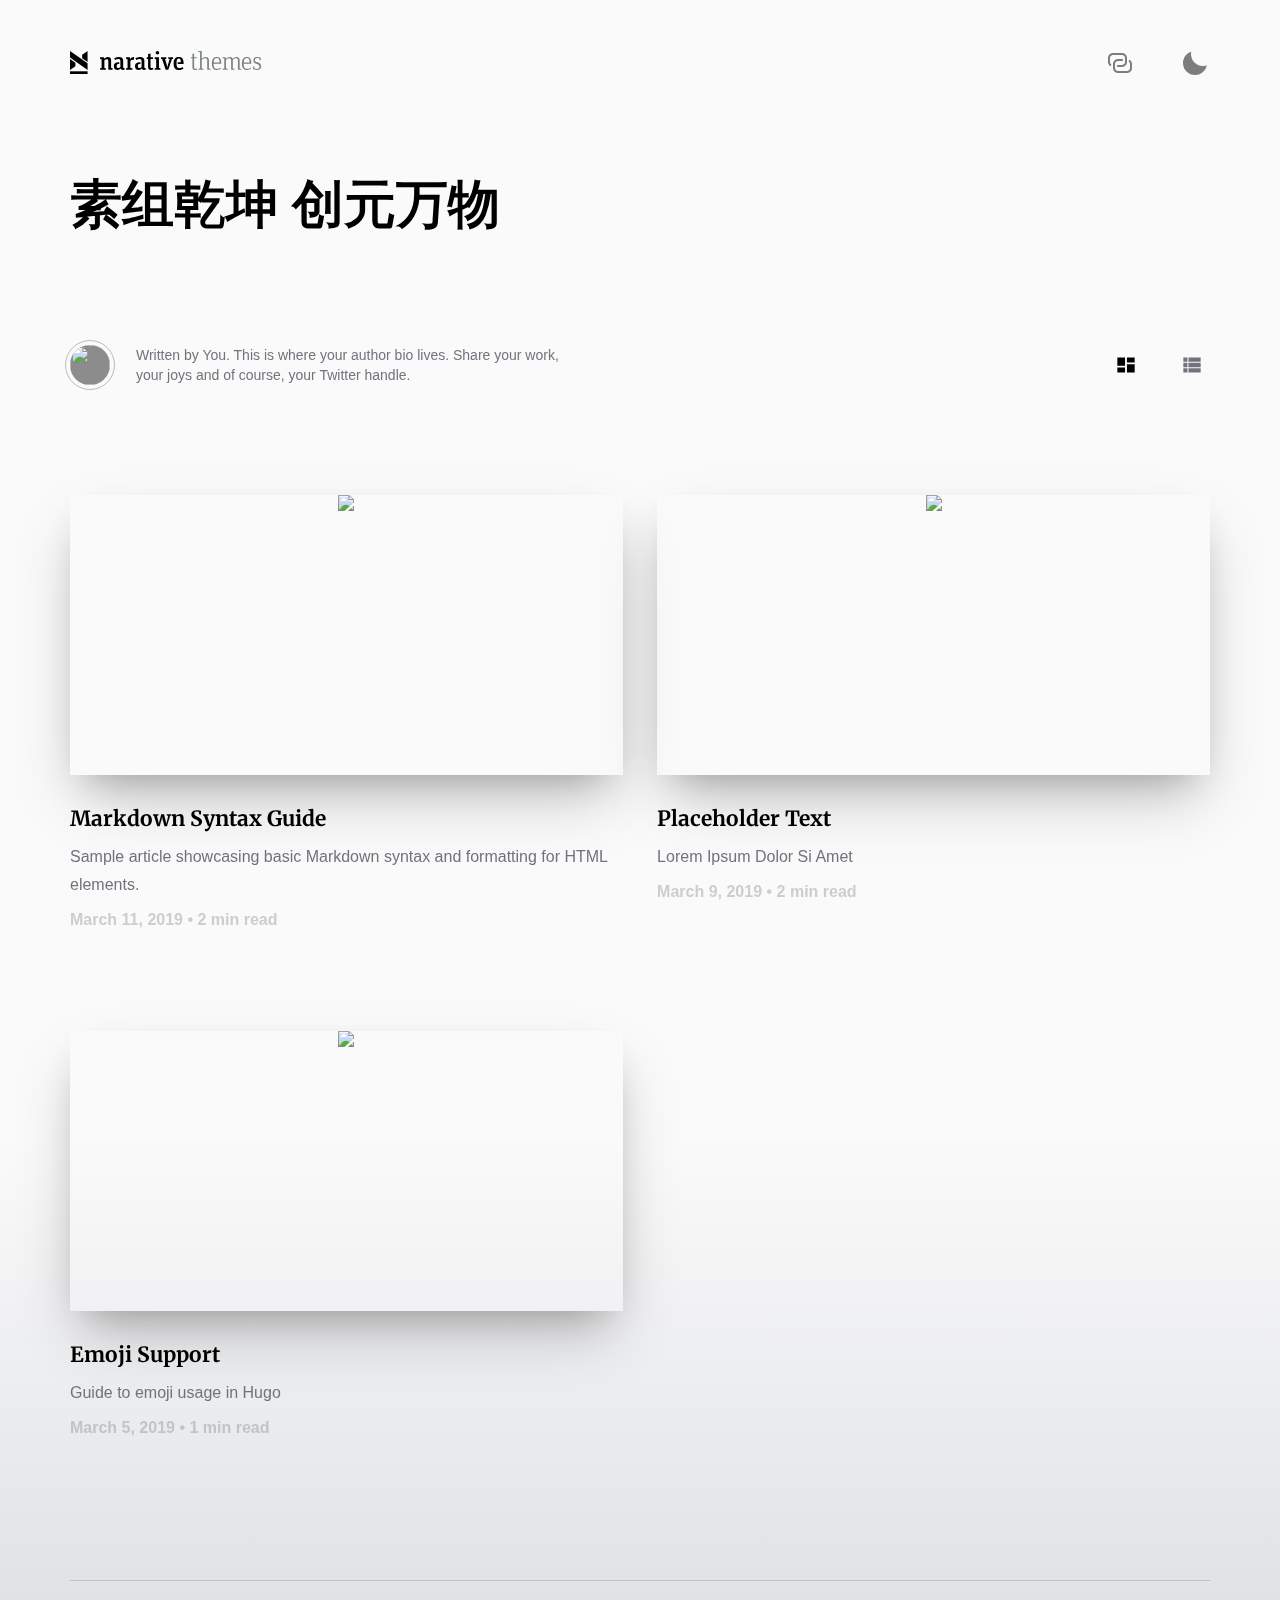
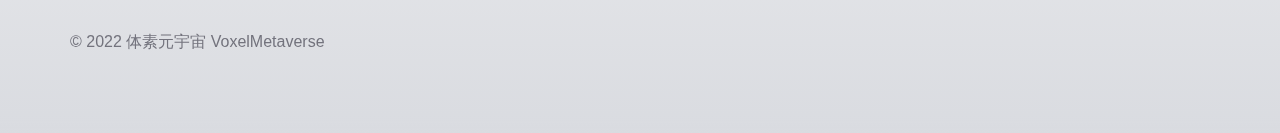
==== index.html @ 6922edcd "上传" ====
<html>

<head>
	<meta name="generator" content="Hugo 0.94.2" />
    <meta charset="utf-8">
    <meta http-equiv="x-ua-compatible" content="ie=edge">
    <meta name="viewport" content="width=device-width, initial-scale=1, shrink-to-fit=no">
    <link rel="icon" href="/images/favicon.svg">
    
    <link rel="stylesheet" href="/scss/global.min.fb4dd79813ef5075eb6e0a596ca103e09f51efc11a614d013d4d9049d60904b1.css">
    
    <link rel="stylesheet" href="/css/prism.css" />
    <link href="https://fonts.googleapis.com/css?family=Merriweather&display=swap" rel="stylesheet">
    

 





	





<title>体素元宇宙 VoxelMetaverse</title>
<meta name="description" content="">
<meta property="og:title" content="体素元宇宙 VoxelMetaverse">
<meta property="og:site_name" content="体素元宇宙 VoxelMetaverse">
<meta property="og:description" content="">
<meta property="og:url" content="https://example.com/">
<meta property="og:type" content="website">
<meta property="og:locale" content="en_US">
<meta property="og:image" content='https://example.com/images/hero-2.jpg'><meta name="twitter:card" content="summary_large_image">
<meta name="twitter:title" content="体素元宇宙 VoxelMetaverse">

	<link rel="canonical" href="https://example.com/">


	<meta name="twitter:description" content="">
<meta name="twitter:image" content="https://example.com/images/hero-2.jpg">
<meta property="article:published_time" content="2019-03-11T00:00:00&#43;00:00">
	<meta property="article:updated_time" content="2019-03-11T00:00:00&#43;00:00">



    </head>


<body class="line-numbers">

    
    <script src="/js/initColors.js"></script>

    <div class="layout-styled">

        <Section class="section">
  <div class="nav-container">
    <a class="logo-link" href="/">
      <div id="logo-desktop">
        <svg
        width="192"
        height="23"
        viewBox="0 0 192 23"
        fill="none"
        xmlns="http://www.w3.org/2000/svg"
        className="Logo__Desktop"
      >
        <g clipPath="url(#clip0)">
          <path
            d="M120.941 6.15477H122.453V2.83255L124.114 2.44922V6.15477H126.713V7.30477H124.114V16.377C124.114 17.314 124.54 17.7826 125.435 17.7826C125.925 17.7826 126.478 17.6335 126.904 17.4205L127.181 18.4214C126.606 18.7835 125.861 18.9964 124.86 18.9964C123.539 18.9964 122.432 18.3788 122.432 16.5261V7.30477H120.92V6.15477H120.941Z"
            fill="#7A8085"
          />
          <path
            d="M131.739 7.77334C132.825 6.70852 134.273 5.89926 135.764 5.89926C137.723 5.89926 138.937 6.94278 138.937 9.17889V17.6122L140.555 17.8465V18.7409H137.233V9.58352C137.233 7.9863 136.616 7.30482 135.338 7.30482C134.166 7.30482 132.74 8.0076 131.739 8.90204V17.5909L133.442 17.8039V18.7196H128.416V17.8039L130.078 17.5909V1.29926L128.374 1.04371V0.0214844H131.739V7.77334V7.77334Z"
            fill="#7A8085"
          />
          <path
            d="M141.854 12.4374C141.854 7.6883 143.92 5.89941 146.731 5.89941C149.648 5.89941 151.267 7.64571 151.267 11.9689V12.629H143.6C143.621 16.3772 144.686 17.8253 147.284 17.8253C148.605 17.8253 149.584 17.3994 150.5 16.7818L151.096 17.6124C150.01 18.5068 148.754 18.9966 147.008 18.9966C143.941 18.9753 141.854 17.2929 141.854 12.4374ZM143.621 11.5216H149.521C149.521 8.34849 148.754 6.98552 146.709 6.98552C144.857 6.98552 143.771 8.2633 143.621 11.5216Z"
            fill="#7A8085"
          />
          <path
            d="M162.682 7.85849C163.768 6.70849 165.024 5.87793 166.515 5.87793C168.474 5.87793 169.646 6.92145 169.646 9.15756V17.6335L171.286 17.8677V18.6983H167.963V9.68997C167.963 8.07145 167.388 7.32608 166.089 7.32608C164.918 7.32608 163.789 8.02886 162.81 8.9233V17.6122L164.449 17.8464V18.7409H161.127V9.68997C161.127 8.07145 160.552 7.32608 159.253 7.32608C158.082 7.32608 156.953 8.02886 155.973 8.9233V17.6122L157.677 17.8464V18.7409H152.651V17.8464L154.312 17.6122V7.47515L152.609 7.2196V6.15478H155.654L155.888 7.85849C156.974 6.72978 158.188 5.89923 159.679 5.89923C161.212 5.87793 162.277 6.51682 162.682 7.85849Z"
            fill="#7A8085"
          />
          <path
            d="M171.925 12.4374C171.925 7.6883 173.991 5.89941 176.802 5.89941C179.719 5.89941 181.338 7.64571 181.338 11.9689V12.629H173.671C173.692 16.3772 174.757 17.8253 177.355 17.8253C178.676 17.8253 179.655 17.3994 180.571 16.7818L181.167 17.6124C180.081 18.5068 178.825 18.9966 177.079 18.9966C174.012 18.9753 171.925 17.2929 171.925 12.4374ZM173.692 11.5216H179.591C179.591 8.34849 178.825 6.98552 176.78 6.98552C174.928 6.98552 173.863 8.2633 173.692 11.5216Z"
            fill="#7A8085"
          />
          <path
            d="M183.084 18.0383V15.504H184.234L184.618 17.442C185.278 17.7189 185.789 17.8892 186.811 17.8892C188.664 17.8892 189.558 17.0374 189.558 15.5466C189.558 14.0559 188.834 13.4809 186.79 12.8846C184.831 12.2883 183.382 11.4577 183.382 9.13645C183.382 7.39016 184.639 5.89941 187.195 5.89941C188.664 5.89941 189.835 6.17627 190.687 6.68738V9.15775H189.558L189.132 7.34756C188.579 7.09201 187.961 7.00682 187.258 7.00682C185.789 7.00682 184.852 7.7309 184.852 8.98738C184.852 10.3077 185.576 10.8189 187.365 11.3513C189.431 12.0115 191.156 12.7142 191.156 15.3976C191.156 17.7615 189.431 18.9753 186.79 18.9753C185.235 18.9753 183.957 18.6346 183.084 18.0383Z"
            fill="#7A8085"
          />
          <path class="change-fill"
            d="M38.3122 9.98811C38.3122 8.66774 37.9501 8.15663 36.9492 8.15663C36.1186 8.15663 35.0964 8.62515 34.3936 9.20015V16.9733L35.8418 17.165V18.6344H30.0918V17.165L31.5825 16.9733V8.24182L30.0918 7.92237V6.19737H33.9251L34.2446 7.64552C35.3733 6.55941 36.6298 5.87793 38.1418 5.87793C39.9946 5.87793 41.102 6.92145 41.102 9.07237V16.9733L42.5927 17.165V18.6344H38.3122V9.98811V9.98811Z"
            fill="#000"
          />
          <path class="change-fill"
            d="M62.3982 17.1858V18.6553H56.0732V17.1858L57.564 16.9942V8.2627L56.0732 7.94326V6.21826H59.8427L60.226 8.17752C61.0779 6.85715 62.1427 5.94141 63.6973 5.94141C63.8677 5.94141 64.0594 5.9627 64.1871 6.0053L63.8251 8.94418C63.5483 8.81641 63.2501 8.77381 62.8668 8.77381C61.8871 8.77381 61.1418 9.05067 60.3751 9.71085V16.9516L62.3982 17.1858Z"
            fill="#000"
          />
          <path class="change-fill"
            d="M76.7098 6.19733H78.0941V3.08807L80.5432 2.55566V6.21863H82.9709V8.0927H80.5432V15.6742C80.5432 16.5899 80.8839 16.9946 81.6293 16.9946C82.0978 16.9946 82.5876 16.8455 82.907 16.6751L83.3543 18.3575C82.758 18.6983 81.9061 18.9751 80.6709 18.9751C78.9672 18.9751 78.0941 18.1658 78.0941 16.0362V8.0927H76.7098V6.19733Z"
            fill="#000"
          />
          <path class="change-fill"
            d="M90.4664 17.1648V18.6343H84.6738V17.1648L86.1646 16.9731V8.24167L84.6738 7.92222V6.19722H88.9757V16.9731L90.4664 17.1648ZM85.696 1.76759C85.696 0.787963 86.4627 0 87.4423 0C88.422 0 89.1886 0.766667 89.1886 1.76759C89.1886 2.72593 88.422 3.51389 87.421 3.51389C86.4627 3.51389 85.696 2.72593 85.696 1.76759Z"
            fill="#000"
          />
          <path class="change-fill"
            d="M98.3251 7.90097V6.19727H103.053V7.92227L101.924 8.11393L98.3251 18.6556H95.663L92.064 8.09264L90.9991 7.92227V6.19727H96.2593V7.90097L95.0242 8.09264L96.7279 13.6084C97.0473 14.6519 97.1964 15.5037 97.3668 16.4834H97.388C97.5371 15.525 97.7714 14.5241 98.0482 13.5871L99.6668 8.07134L98.3251 7.90097Z"
            fill="#000"
          />
          <path class="change-fill"
            d="M75.6867 17.1224C74.5793 17.1437 74.3664 16.952 74.3664 15.9724V9.79645C74.3664 6.96404 72.9821 5.87793 70.3201 5.87793C68.3821 5.87793 66.7423 6.45293 65.4219 7.28349L66.2312 9.02978C67.3599 8.45478 68.4673 8.09274 69.7238 8.09274C71.1932 8.09274 71.5552 8.88071 71.5552 10.265V11.0316V11.2233V12.7779V12.8844V16.1214C71.0867 16.6326 70.4052 17.0585 69.4469 17.0585C68.3821 17.0585 67.871 16.5261 67.871 15.0353C67.871 13.3103 68.5951 12.8205 70.4904 12.7779V11.2233C66.6358 11.2659 65.0386 12.4372 65.0386 15.2057C65.0386 17.8465 66.4867 18.9752 68.6589 18.9752C70.2136 18.9752 71.0654 18.315 71.7895 17.5696C72.0451 18.5705 72.833 18.9752 73.8978 18.9752C74.6645 18.9752 75.3886 18.7622 75.8571 18.5066L75.6867 17.1224Z"
            fill="#000"
          />
          <path class="change-fill"
            d="M54.4968 17.1224C53.3894 17.1437 53.1764 16.952 53.1764 15.9724V9.79645C53.1764 6.96404 51.7922 5.87793 49.1301 5.87793C47.1922 5.87793 45.5523 6.45293 44.232 7.28349L45.0412 9.02978C46.1699 8.45478 47.2773 8.09274 48.5338 8.09274C50.0033 8.09274 50.3653 8.88071 50.3653 10.265V11.0316V11.2233V12.7779V12.8844V16.1214C49.8968 16.6326 49.2153 17.0585 48.257 17.0585C47.1922 17.0585 46.681 16.5261 46.681 15.0353C46.681 13.3103 47.4051 12.8205 49.3005 12.7779V11.2233C45.4459 11.2659 43.8486 12.4372 43.8486 15.2057C43.8486 17.8465 45.2968 18.9752 47.469 18.9752C49.0236 18.9752 49.8755 18.315 50.5996 17.5696C50.8551 18.5705 51.6431 18.9752 52.7079 18.9752C53.4746 18.9752 54.1986 18.7622 54.6672 18.5066L54.4968 17.1224Z"
            fill="#000"
          />
          <path class="change-fill"
            d="M107.653 13.055H113.594V11.9476C113.594 7.47534 111.869 5.89941 108.803 5.89941C105.63 5.89941 103.628 7.79478 103.628 12.4161C103.628 17.1013 105.523 18.9966 109.058 18.9966C110.954 18.9966 112.231 18.5068 113.467 17.5272L112.657 16.0577C111.678 16.6753 110.868 17.0587 109.463 17.0587C107.546 17.0587 106.801 16.1855 106.63 14.0133C106.588 13.6939 106.567 13.0976 106.567 12.4587C106.567 12.054 106.567 11.6707 106.588 11.3726V11.3513C106.737 8.51886 107.397 7.60312 108.781 7.60312C110.4 7.60312 110.783 8.58275 110.783 11.3513H107.674V13.055H107.653Z"
            fill="#000"
          />
          <path class="change-fill" d="M17.5907 20.2954H0V23H17.5907V20.2954Z" fill="#000" />
          <path class="change-fill"
            d="M0 7.96484V18.9537L5.38796 15.1843V11.7343L0 7.96484Z"
            fill="#000"
          />
          <path class="change-fill"
            d="M17.5689 10.9463V0L12.1597 3.74815V7.13426L17.5689 10.9463Z"
            fill="#000"
          />
          <path class="change-fill"
            d="M17.5907 18.975L17.5694 12.288L0 0V6.62315L17.5907 18.975Z"
            fill="#000"
          />
        </g>
        <defs>
          <clipPath id="clip0">
            <rect width="191.156" height="23" fill="white" />
          </clipPath>
        </defs>
      </svg>
</div>
<div id="logo-mobile" class="hidden">
    <svg version="1.0" xmlns="http://www.w3.org/2000/svg"
    width="23" height="23" viewBox="0 0 512.000000 512.000000"
    preserveAspectRatio="xMidYMid meet">
   <metadata>
   Created by potrace 1.15, written by Peter Selinger 2001-2017
   </metadata>
   <g transform="translate(0.000000,512.000000) scale(0.100000,-0.100000)"
   fill="" stroke="none">
   <path d="M590 4383 l1 -738 756 -530 c698 -489 1151 -807 2618 -1837 l540
   -380 3 748 c2 590 -1 751 -10 760 -7 7 -308 218 -668 470 -360 251 -1230 859
   -1933 1351 -702 491 -1284 893 -1292 893 -13 0 -15 -92 -15 -737z"/>
   <path d="M3887 4708 l-597 -412 0 -381 0 -381 597 -419 c328 -231 602 -421
   610 -423 11 -3 13 204 13 1212 0 987 -2 1216 -13 1216 -7 0 -282 -186 -610
   -412z"/>
   <path d="M590 2135 c0 -910 3 -1225 11 -1225 10 0 343 231 1049 728 l155 109
   0 389 0 388 -595 418 c-327 229 -601 417 -607 418 -10 0 -13 -251 -13 -1225z"/>
   <path d="M590 320 l0 -310 1960 0 1960 0 0 310 0 310 -1960 0 -1960 0 0 -310z"/>
   </g>
   </svg>
</div>
      <span class="header-hidden">Navigate back to the homepage</span>
    </a>
    <div class="nav-controls">
      <button id="copyButton" class="icon-wrapper">
        <svg
    class="icon-image"
    width="24"
    height="20"
    viewBox="0 0 24 20"
    fill="none"
    xmlns="http://www.w3.org/2000/svg"
    >
    <path
      fillRule="evenodd"
      clipRule="evenodd"
      d="M2 5C2 3.34328 3.34328 2 5 2H14C15.6567 2 17 3.34328 17 5V9C17 10.6567 15.6567 12 14 12H10C9.44771 12 9 12.4477 9 13C9 13.5523 9.44771 14 10 14H14C16.7613 14 19 11.7613 19 9V5C19 2.23872 16.7613 0 14 0H5C2.23872 0 0 2.23872 0 5V9C0 10.4938 0.656313 11.8361 1.6935 12.7509C2.10768 13.1163 2.73961 13.0767 3.10494 12.6625C3.47028 12.2483 3.43068 11.6164 3.0165 11.2511C2.39169 10.6999 2 9.89621 2 9V5ZM7 11C7 9.34328 8.34328 8 10 8H14C14.5523 8 15 7.55228 15 7C15 6.44772 14.5523 6 14 6H10C7.23872 6 5 8.23872 5 11V15C5 17.7613 7.23872 20 10 20H19C21.7613 20 24 17.7613 24 15V11C24 9.50621 23.3437 8.16393 22.3065 7.24906C21.8923 6.88372 21.2604 6.92332 20.8951 7.3375C20.5297 7.75168 20.5693 8.38361 20.9835 8.74894C21.6083 9.30007 22 10.1038 22 11V15C22 16.6567 20.6567 18 19 18H10C8.34328 18 7 16.6567 7 15V11Z"
      fill="#000"
    />
</svg>
        <div id="toolTip" class="tool-tip " >
            copied
        </div>
        <input id="copyText" style="opacity: 0;" type="text" class="tool-tip " />
      </button>

      <button id="themeColorButton" class="icon-wrapper"> 
        <div id="sunRays" class="sun-rays"></div>
        <div id="moonOrSun" class="moon-or-sun"></div>
        <div id="moonMask" class="moon-mask"></div>
      </button>
    </div>
</div>
</Section>


<script src="/js/toggleLogos.js"></script>


<script src="/js/toggleColors.js"></script>


<script src="/js/copyUrl.js"></script>

        

<Section class="section" relative id="Articles__Hero">
    <div class="heading-container" style="max-width: 652px;">
        <h1 class="hero-heading">素组乾坤 创元万物</h1>
    </div>
    <div class="subheading-container">
            <div class="bio-container">
        
            
                
                    <a href="/authors/hugo-authors/" class="bio-link">
                        
                            <div class="bio-avatar">
                                <div class="bio-avatar-inner">
                                    <img class="author-avatar" src="/images/profile-01.jpeg" />
                                </div>
                            </div>
                        
                        
                            <p class="bio-text">Written by You. This is where your author bio lives. Share your work, your
joys and of course, your Twitter handle.
</p>
                        
                    </a>
                
            
        
    </div>
        <div class="grid-controls-container">
            <button id="btnGrid" class="grid-button">
                <svg 
width="26"
height="26"
viewBox="0 0 26 26"
fill="none"
xmlns="http://www.w3.org/2000/svg"
>
<path id="tiles"
  fill="#000"
  d="M4.33337 13.8424H12.0371V5.4165H4.33337V13.8424ZM4.33337 20.5832H12.0371V15.5276H4.33337V20.5832ZM13.963 20.5832H21.6667V12.1572H13.963V20.5832ZM13.963 5.4165V10.4721H21.6667V5.4165H13.963Z"
/>
</svg>
            </button>
            <button id="btnRows" class="grid-button">
                <svg 
width="26"
height="26"
viewBox="0 0 26 26"
fill="none"
xmlns="http://www.w3.org/2000/svg"
>
<path id="rows"
  fill="#000"
  d="M4.33331 15.1665H8.41174V10.8332H4.33331V15.1665ZM4.33331 20.5832H8.41174V16.2498H4.33331V20.5832ZM4.33331 9.74984H8.41174V5.4165H4.33331V9.74984ZM9.43135 15.1665H21.6666V10.8332H9.43135V15.1665ZM9.43135 20.5832H21.6666V16.2498H9.43135V20.5832ZM9.43135 5.4165V9.74984H21.6666V5.4165H9.43135Z"
/>
</svg>
            </button>
        </div>
    </div>
</Section>


<script src="/js/toggleLayout.js"></script>


<Section className="section narrow">
  <section class="section nartrow">
    <div id="articlesList" class="articles-list-container show-details">
        
        
        
        
        
            
            
                <div class="post-row">
            
            <a href="/post/markdown-syntax/" class="article-link"
            
              
                id="article-link-bigger"
                
              
            >
              <div class="article-data-outer">
                <div class="image-container">
                  <img src="/images/hero-2.jpg" class="article-image" />
                </div>
                <div class="article-data">
                  <h2 class="article-title">
                    Markdown Syntax Guide
                  </h2>
                  <p class="article-excerpt">
                    Sample article showcasing basic Markdown syntax and formatting for HTML elements.
                  </p>
                  <div class="article-metadata">
                    March 11, 2019 • 2 min read
                  </div>
                </div>
              </div>
            </a>
            
            
            
        
            
            
            <a href="/post/placeholder-text/" class="article-link"
            >
              <div class="article-data-outer">
                <div class="image-container">
                  <img src="/images/hero-4.jpg" class="article-image" />
                </div>
                <div class="article-data">
                  <h2 class="article-title">
                    Placeholder Text
                  </h2>
                  <p class="article-excerpt">
                    Lorem Ipsum Dolor Si Amet
                  </p>
                  <div class="article-metadata">
                    March 9, 2019 • 2 min read
                  </div>
                </div>
              </div>
            </a>
            
            
            
                </div>
                
                
                  
                
            
        
            
            
                <div class="post-row">
            
            <a href="/post/emoji-support/" class="article-link"
            
              
            >
              <div class="article-data-outer">
                <div class="image-container">
                  <img src="/images/hero-3.jpg" class="article-image" />
                </div>
                <div class="article-data">
                  <h2 class="article-title">
                    Emoji Support
                  </h2>
                  <p class="article-excerpt">
                    Guide to emoji usage in Hugo
                  </p>
                  <div class="article-metadata">
                    March 5, 2019 • 1 min read
                  </div>
                </div>
              </div>
            </a>
            
            
            
        
    </div>
    

</section>

  <div class="articles-paginator">
    
  </div>
</Section>
<div class="articles-gradient"></div>


        
        <div class="footer-gradient"></div>
    <div class="section narrow">
      <div class="footer-hr"></div>
      <div class="footer-container">
        <div class="footer-text">
          © 2022 体素元宇宙 VoxelMetaverse
        </div>
        <div class="social-icon-outer">
    <div class="social-icon-container">
        
    </div>
</div>
    </div>
</div>

    </div>

    
    <script src="/js/prism.js"></script>
</body>

</html>
---- scss/global.min.fb4dd79813ef5075eb6e0a596ca103e09f51efc11a614d013d4d9049d60904b1.css ----
body{--serif: "Merriweather", Georgia, Serif;--sanserif: "SF Pro Display", "-apple-system", "BlinkMacSystemFont", "San Francisco", "Helvetica Neue", "Helvetica", "Ubuntu", "Roboto", "Noto", "Segoe UI", "Arial", sans-serif;--monospace: "Operator Mono", Consolas, Menlo, Monaco, source-code-pro, Courier New, monospace;--color-mode-transition: background 0.25s var(--ease-in-out-quad), color 0.25s var(--ease-in-out-quad);--primary: #000;--secondary: #73737D;--grey: #73737D;--background-color: #fafafa;--accent: #6166DC;--hover: rgba(0, 0, 0, 0.07);--gradient: linear-gradient(180deg, rgba(217, 219, 224, 0) 0%, #D9DBE0 100%);--articleText: #08080B;--track: rgba(8, 8, 11, 0.3);--progress: #000;--card: #fff;--error: #EE565B;--success: #46B17B;--errorBackground: rgba(238, 86, 91, 0.1);--horizontalRule: rgba(8, 8, 11, 0.15);--inputBackground: rgba(0, 0, 0, 0.05);--tooltip: lightgrey;--dark-grey: #73737D;--dark-primary: #fff;--dark-secondary: #fff;--dark-accent: #E9DAAC;--dark-background: #111216;--dark-hover: rgba(255, 255, 255, 0.07);--dark-gradient: linear-gradient(180deg, #111216 0%, rgba(66, 81, 98, 0.36) 100%);--dark-articleText: #fff;--dark-track: rgba(255, 255, 255, 0.3);--dark-progress: #fff;--dark-card: #1D2128;--dark-error: #EE565B;--dark-success: #46B17B;--dark-errorBackground: rgba(238, 86, 91, 0.1);--dark-horizontalRule: rgba(255, 255, 255, 0.15);--dark-inputBackground: rgba(255, 255, 255, 0.07);--token: #fff;--languageJavascript: #e8696b;--javascript: #e8696b;--background: #292c34;--comment: #5e6a76;--string: #a8e2a8;--var: #b3bac5;--number: #e4854d;--constant: #b3bac5;--plain: #fff;--doctype: #e8696b;--tag: #e8696b;--keyword: #d49fd4;--boolean: #ff5874;--function: #5F8DC3;--parameter: #F9965D;--className: #ffcf74;--attrName: #bf87ba;--attrValue: #a8e2a8;--interpolation: #fff;--punctuation: #5FA8AA;--property: #80cbc4;--propertyAccess: #fff;--namespace: #b2ccd6;--highlight: rgba(255,255,255,0.07);--highlightBorder: #e1bde2;--dom: #5F8DC3;--operator: #5FA8AA}a{-webkit-transition:var(--color-mode-transition);-o-transition:var(--color-mode-transition);transition:var(--color-mode-transition);color:var(--accent)}a:visited{color:var(--accent);opacity:.85}a:hover,a:focus{text-decoration:underline}.bio-container{display:-webkit-box;display:-ms-flexbox;display:flex;-webkit-box-align:center;-ms-flex-align:center;align-items:center;position:relative;left:-10px}.bio-link{display:-webkit-box;display:-ms-flexbox;display:flex;-webkit-box-align:center;-ms-flex-align:center;align-items:center}.bio-link:hover{text-decoration:none}.bio-avatar{display:block;position:relative;height:40px;width:40px;border-radius:50%;background:rgba(0,0,0,.25);margin-right:16px;margin:10px 26px 10px 10px}.bio-avatar::after{content:"";position:absolute;left:-5px;top:-5px;width:50px;height:50px;border-radius:50%;border:1px solid rgba(0,0,0,.25)}.bio-avatar[data-a11y=true]:focus::after{content:"";position:absolute;left:-5px;top:-5px;width:50px;height:50px;border:2px solid var(--accent)}.bio-avatar-inner{height:40px;width:40px;border-radius:50%;background:rgba(0,0,0,.25);margin-right:16px;overflow:hidden}.bio-text{margin-bottom:0;max-width:430px;font-size:14px;line-height:1.45;color:var(--grey)}.author-avatar{width:100%}blockquote{-webkit-transition:var(--color-mode-transition);-o-transition:var(--color-mode-transition);transition:var(--color-mode-transition);margin:15px auto 50px;color:var(--articleText);font-family:var(--serif);font-style:italic}blockquote>p{font-family:var(--serif);max-width:880px!important;padding-right:100px;padding-bottom:0;width:100%;margin:0 auto;font-size:36px;line-height:1.32;font-weight:700}@media screen and (max-width:735px){blockquote{margin:10px auto 35px;font-size:26px;padding:0 180px}}@media screen and (max-width:540px){blockquote{font-size:36px;padding:0 20px 0 40px}}h1,h2,h3,h4,h5,h6{margin:0 auto;font-weight:700;color:var(--primary);font-family:var(--serif);width:100%;max-width:680px}h1,h1 *,h2,h2 *{margin:25px auto 18px}h3,h3 *{margin:20px auto 10px}h1{font-size:52px;line-height:1.15}h2{font-size:32px;line-height:1.333}h3{font-size:24px;line-height:1.45}h4{font-size:18px;line-height:1.45}h5{font-size:18px;line-height:1.45}h6{font-size:16px;line-height:1.45}@media screen and (max-width:1070px){h1{font-size:38px;line-height:1.2}h2{font-size:21px}}@media screen and (max-width:737px){h1,h2{margin:30px auto 18px}h2{font-size:24px;line-height:1.45}h3{font-size:22px}}@media screen and (max-width:540px){h1{font-size:32px;line-height:1.3}h2{font-size:22px}h3{font-size:20px}h4{font-size:16px}h5{font-size:16px}h6{font-size:14px}}hr{position:relative;width:100%;max-width:680px;margin:50px auto;border:0;height:14.36px;background-repeat:repeat-x;-webkit-box-sizing:border-box;box-sizing:border-box;background-position:50%}@media screen and (max-width:1070px){hr{max-width:507px}}@media screen and (max-width:735px){hr{max-width:486px;width:calc(100vw - 40px);margin:0 auto 50px}}@media screen and (max-width:340px){hr{padding:0 20px}}.image-placeholder{display:-webkit-box;display:-ms-flexbox;display:flex;-webkit-box-align:center;-ms-flex-align:center;align-items:center;-webkit-box-pack:center;-ms-flex-pack:center;justify-content:center;width:100%;height:100%;background:#ccc;color:#898989;font-size:32px;font-weight:600}.image-zoom{display:block;margin:0 auto;width:100%}@media screen and (max-width:540px){.image-placeholder{font-size:28px}}.layout-styled{position:relative;background:var(--background-color);-webkit-transition:var(--color-mode-transition);-o-transition:var(--color-mode-transition);transition:var(--color-mode-transition);min-height:100vh}ul{list-style:none;counter-reset:list;color:var(--articleText);position:relative;padding:15px 0 30px 30px;-webkit-transition:var(--color-mode-transition);-o-transition:var(--color-mode-transition);transition:var(--color-mode-transition);margin:0 auto;font-size:18px;width:100%;max-width:680px}@media screen and (max-width:1070px){ul{max-width:507px}}@media screen and (max-width:735px){ul{max-width:486px;padding-left:0}}@media screen and (max-width:540px){ul{padding-left:20px}}li{position:relative;padding-bottom:15px}@media screen and (max-width:735px){ul li{padding-left:30px}ul li p{padding:0}}@media screen and (max-width:540px){ul li{padding-left:30px}}ul li>*{display:inline}ul li::before{width:3rem;display:inline-block;position:absolute;color:var(--articleText);content:"";position:absolute;left:-30px;top:8px;height:8px;width:8px;background:var(--articleText)}@media screen and (max-width:735px){ul li::before{left:0}}ol{list-style:none;counter-reset:list;color:var(--articleText);position:relative;padding:15px 0 30px 30px;margin:0 auto;-webkit-transition:var(--color-mode-transition);-o-transition:var(--color-mode-transition);transition:var(--color-mode-transition);font-size:18px;width:100%;max-width:680px}@media screen and (max-width:1070px){ol{max-width:507px}}@media screen and (max-width:735px){ol{max-width:486px;padding-left:0}}@media screen and (max-width:540px){ol{padding-left:20px}}ol li{position:relative;padding-bottom:15px}@media screen and (max-width:735px){ol li{padding-left:30px;padding:0}ol li p{padding-left:30px}}@media screen and (max-width:540px){ol li{padding-left:30px}}ol li>*{display:inline}ol li::before{width:3rem;display:inline-block;position:absolute;color:var(--articleText);counter-increment:list;content:counter(list)".";font-weight:600;position:absolute;left:-3rem;top:-.3rem;font-size:2rem}@media screen and (max-width:735px){ol li::before{left:0}}#logo-desktop .change-fill{fill:var(--primary)}#logo-mobile path{fill:var(--primary)}@media screen and (max-width:735px){.Logo__Desktop{display:none}.Logo__Mobile{display:block}}.footer-container{position:relative;display:-webkit-box;display:-ms-flexbox;display:flex;-webkit-box-align:center;-ms-flex-align:center;align-items:center;-webkit-box-pack:justify;-ms-flex-pack:justify;justify-content:space-between;padding-bottom:80px;color:var(--grey)}@media screen and (max-width:735px){.footer-container{-webkit-box-orient:vertical;-webkit-box-direction:normal;-ms-flex-direction:column;flex-direction:column;padding-bottom:100px}}@media screen and (max-width:540px){.footer-container{padding-bottom:50px}}.footer-hr{position:relative;margin:140px auto 50px;border-bottom:1px solid var(--horizontalRule)}@media screen and (max-width:735px){.footer-hr{margin:60px auto}.footer-text{margin-bottom:80px}}@media screen and (max-width:540px){.footer-hr{display:none}.footer-text{margin:120px auto 100px}}.footer-gradient{position:absolute;bottom:0;left:0;width:100%;height:590px;z-index:0;pointer-events:none;background:var(--gradient);-webkit-transition:var(--color-mode-transition);-o-transition:var(--color-mode-transition);transition:var(--color-mode-transition);mix-blend-mode:lighten}.back-arrow-ico-container{-webkit-transition:.2s -webkit-transform var(--ease-out-quad);transition:.2s -webkit-transform var(--ease-out-quad);-o-transition:.2s transform var(--ease-out-quad);transition:.2s transform var(--ease-out-quad);transition:.2s transform var(--ease-out-quad),.2s -webkit-transform var(--ease-out-quad);opacity:0;padding-right:30px;-webkit-animation:fadein .3s linear forwards;animation:fadein .3s linear forwards}@-webkit-keyframes fadein{to{opacity:1}}@keyframes fadein{to{opacity:1}}@media screen and (max-width:1280px){.back-arrow-ico-container{display:none}}.nav-container{position:relative;z-index:100;padding-top:100px;display:-webkit-box;display:-ms-flexbox;display:flex;-webkit-box-pack:justify;-ms-flex-pack:justify;justify-content:space-between}@media screen and (max-height:800px){.nav-container{padding-top:50px}}@media screen and (max-width:1280px){.nav-container{padding-top:50px}}.logo-link{position:relative;display:-webkit-box;display:-ms-flexbox;display:flex;-webkit-box-align:center;-ms-flex-align:center;align-items:center}.logo-link[class*=data-ally]:focus::after{content:"";position:absolute;left:-10%;top:-30%;width:120%;height:160%;border:2px solid var(--accent);background:rgba(255,255,255,.01);border-radius:5px}.logo-link[class*=back-arrow-ico-container]{-webkit-transform:translateX(-3px);-ms-transform:translateX(-3px);transform:translateX(-3px)}.logo-link:hover{text-decoration:none}@media screen and (max-width:1280px){.logo-link{left:0}}.nav-controls{position:relative;display:-webkit-box;display:-ms-flexbox;display:flex;-webkit-box-align:center;-ms-flex-align:center;align-items:center}@media screen and (max-width:540px){.nav-controls{right:-5px}}.tool-tip{opacity:0;-webkit-transform:translateY(6px);-ms-transform:translateY(6px);transform:translateY(6px);position:absolute;padding:4px 13px;border-radius:5px;font-size:14px;top:-35px;color:var(--primary);background-color:var(--tooltip);-webkit-animation-duration:2s;animation-duration:2s}@-webkit-keyframes pan-toolbar{0%{opacity:0;-webkit-transform:translateY(6px);transform:translateY(6px)}30%{opacity:1;-webkit-transform:translateY(0);transform:translateY(0)}70%{opacity:1;-webkit-transform:translateY(0);transform:translateY(0)}100%{opacity:0;-webkit-transform:translateY(6px);transform:translateY(6px)}}@keyframes pan-toolbar{0%{opacity:0;-webkit-transform:translateY(6px);transform:translateY(6px)}30%{opacity:1;-webkit-transform:translateY(0);transform:translateY(0)}70%{opacity:1;-webkit-transform:translateY(0);transform:translateY(0)}100%{opacity:0;-webkit-transform:translateY(6px);transform:translateY(6px)}}.icon-wrapper{opacity:.5;position:relative;border-radius:5px;width:40px;height:25px;display:-webkit-box;display:-ms-flexbox;display:flex;-webkit-box-align:center;-ms-flex-align:center;align-items:center;-webkit-box-pack:center;-ms-flex-pack:center;justify-content:center;-webkit-transition:opacity .3s ease;-o-transition:opacity .3s ease;transition:opacity .3s ease;margin-left:30px}.icon-wrapper:hover{opacity:1}.icon-wrapper[class*=data-ally]:focus::after{content:"";position:absolute;left:0;top:-30%;width:100%;height:160%;border:2px solid var(--accent);background:rgba(255,255,255,.01);border-radius:5px}@media screen and (max-width:735px){.icon-wrapper{display:-webkit-inline-box;display:-ms-inline-flexbox;display:inline-flex;-webkit-transform:scale(0.708);-ms-transform:scale(0.708);transform:scale(0.708);margin-left:10px}.icon-wrapper:hover{opacity:.5}}.sun-rays{position:relative;right:-16px;width:9px;height:9px;border-radius:50%;border:2px solid var(--primary);background:var(--primary);-webkit-transform:1;-ms-transform:1;transform:1;-webkit-transition:all .45s ease;-o-transition:all .45s ease;transition:all .45s ease;overflow:hidden;-webkit-box-shadow:0 -23px 0 var(--primary),0 23px 0 var(--primary),23px 0 0 var(--primary),-23px 0 0 var(--primary),15px 15px 0 var(--primary),-15px 15px 0 var(--primary),15px -15px 0 var(--primary),-15px -15px 0 var(--primary);box-shadow:0 -23px 0 var(--primary),0 23px 0 var(--primary),23px 0 0 var(--primary),-23px 0 0 var(--primary),15px 15px 0 var(--primary),-15px 15px 0 var(--primary),15px -15px 0 var(--primary),-15px -15px 0 var(--primary);-webkit-transform:scale(0.6);-ms-transform:scale(0.6);transform:scale(0.6)}.moon-or-sun{position:relative;width:24px;height:24px;border-radius:50%;border:2px solid var(--primary);background:var(--primary);-webkit-transform:1;-ms-transform:1;transform:1;-webkit-transition:all .45s ease;-o-transition:all .45s ease;transition:all .45s ease;overflow:hidden}.moon-mask{position:absolute;right:-1px;top:-8px;height:24px;width:24px;border-radius:50%;border:0;background:var(--background-color);-webkit-transform:translate("0, 0");-ms-transform:translate("0, 0");transform:translate("0, 0");opacity:1;-webkit-transition:var(--color-mode-transition),-webkit-transform .45s ease;transition:var(--color-mode-transition),-webkit-transform .45s ease;-o-transition:transform .45s ease,var(--color-mode-transition);transition:transform .45s ease,var(--color-mode-transition);transition:transform .45s ease,var(--color-mode-transition),-webkit-transform .45s ease}.mask-to-sun-animation{-webkit-animation-name:mask-to-sun;animation-name:mask-to-sun;-webkit-animation-duration:.4s;animation-duration:.4s}.mask-to-moon-animation{-webkit-animation-name:mask-to-moon;animation-name:mask-to-moon;-webkit-animation-duration:.4s;animation-duration:.4s}.to-sun-animation{-webkit-animation-name:to-sun;animation-name:to-sun;-webkit-animation-duration:.4s;animation-duration:.4s}.to-moon-animation{-webkit-animation-name:to-moon;animation-name:to-moon;-webkit-animation-duration:.4s;animation-duration:.4s}.expand-rays{-webkit-animation-name:expand-rays;animation-name:expand-rays;-webkit-animation-duration:.5s;animation-duration:.5s}.contract-rays{-webkit-animation-name:contract-rays;animation-name:contract-rays;-webkit-animation-duration:.5s;animation-duration:.5s}@-webkit-keyframes mask-to-sun{from{top:-8px;right:-5px;-webkit-transform:scale(1);transform:scale(1)}to{top:-25px;right:-15px;-webkit-transform:scale(0.5);transform:scale(0.5)}}@keyframes mask-to-sun{from{top:-8px;right:-5px;-webkit-transform:scale(1);transform:scale(1)}to{top:-25px;right:-15px;-webkit-transform:scale(0.5);transform:scale(0.5)}}@-webkit-keyframes mask-to-moon{from{top:-25px;right:-15px;-webkit-transform:scale(0.5);transform:scale(0.5)}to{top:-8px;right:-5px;-webkit-transform:scale(1);transform:scale(1)}}@keyframes mask-to-moon{from{top:-25px;right:-15px;-webkit-transform:scale(0.5);transform:scale(0.5)}to{top:-8px;right:-5px;-webkit-transform:scale(1);transform:scale(1)}}@-webkit-keyframes to-sun{from{-webkit-transform:scale(1);transform:scale(1)}to{-webkit-transform:scale(0.5);transform:scale(0.5)}}@keyframes to-sun{from{-webkit-transform:scale(1);transform:scale(1)}to{-webkit-transform:scale(0.5);transform:scale(0.5)}}@-webkit-keyframes to-moon{from{-webkit-transform:scale(0.5);transform:scale(0.5)}to{-webkit-transform:scale(1);transform:scale(1)}}@keyframes to-moon{from{-webkit-transform:scale(0.5);transform:scale(0.5)}to{-webkit-transform:scale(1);transform:scale(1)}}@-webkit-keyframes expand-rays{from{-webkit-transform:scale(0.1);transform:scale(0.1)}to{-webkit-transform:scale(0.6);transform:scale(0.6)}}@keyframes expand-rays{from{-webkit-transform:scale(0.1);transform:scale(0.1)}to{-webkit-transform:scale(0.6);transform:scale(0.6)}}@-webkit-keyframes contract-rays{from{-webkit-transform:scale(0.6);transform:scale(0.6)}to{-webkit-transform:scale(0.1);transform:scale(0.1)}}@keyframes contract-rays{from{-webkit-transform:scale(0.6);transform:scale(0.6)}to{-webkit-transform:scale(0.1);transform:scale(0.1)}}.header-hidden{position:absolute;display:inline-block;opacity:0;width:0;height:0;visibility:hidden;overflow:hidden}.page-button{font-weight:600;font-size:18px;text-decoration:none;color:var(--primary)}.page-button:hover,.page-button:focus{opacity:1;text-decoration:underline}.page-number-button{font-weight:400;font-size:18px;text-decoration:none;color:var(--primary)}.page-number-button:hover,.page-number-button:focus{text-decoration:underline}.spacer{opacity:.3}.spacer::before{content:"..."}.mobiler-reference{font-weight:400;color:var(--primary)}.mobile-reference em{font-style:normal;color:var(--primary)}.frame{position:relative;z-index:1;display:-webkit-inline-box;display:-ms-inline-flexbox;display:inline-flex;-webkit-box-pack:justify;-ms-flex-pack:justify;justify-content:space-between;-webkit-box-align:center;-ms-flex-align:center;align-items:center}@media screen and (max-width:735px){.frame{left:-15px}}p{line-height:1.756;font-size:18px;color:var(--articleText);font-family:var(--sanserif);-webkit-transition:var(--color-mode-transition);-o-transition:var(--color-mode-transition);transition:var(--color-mode-transition);margin:0 auto 35px;width:100%;max-width:680px}p b{font-weight:800}@media screen and (max-width:1070px){p{max-width:507px}}@media screen and (max-width:735px){p{max-width:486px;margin:0 auto 25px}}@media screen and (max-width:540px){p{padding:0 20px}}.aside-container{display:-webkit-box;display:-ms-flexbox;display:flex;margin:0 auto;max-width:1140px;z-index:0;position:-webkit-sticky;position:sticky;top:30%;-webkit-animation-name:progress-fade-in;animation-name:progress-fade-in;-webkit-animation-duration:.5s;animation-duration:.5s}@media screen and (max-width:1280px){.aside-container{display:none}}@-webkit-keyframes progress-fade-in{from{opacity:0}to{opacity:1}}@keyframes progress-fade-in{from{opacity:0}to{opacity:1}}@-webkit-keyframes progress-fade-out{from{opacity:1}to{opacity:0}}@keyframes progress-fade-out{from{opacity:1}to{opacity:0}}.aside-align{position:fixed;display:-webkit-box;display:-ms-flexbox;display:flex;-webkit-transform:translateY(0px);-ms-transform:translateY(0px);transform:translateY(0px);top:0;-webkit-box-align:center;-ms-flex-align:center;align-items:center;height:100vh;z-index:3;opacity:1;visibility:visible;-webkit-transition:opacity .4s linear,visibility .4s linear;-o-transition:opacity .4s linear,visibility .4s linear;transition:opacity .4s linear,visibility .4s linear}.overlap-container{-webkit-user-select:none;-moz-user-select:none;-ms-user-select:none;user-select:none;pointer-events:none;opacity:0;-webkit-transition:opacity .25s;-o-transition:opacity .25s;transition:opacity .25s}.progress-container{position:relative;outline:none;-webkit-user-select:none;-moz-user-select:none;-ms-user-select:none;user-select:none}.track-line{position:relative;display:-webkit-box;display:-ms-flexbox;display:flex;-webkit-box-orient:vertical;-webkit-box-direction:normal;-ms-flex-direction:column;flex-direction:column;height:calc(88vh - 40px);max-height:425px;width:1px;background-color:var(--track);opacity:.6;overflow:hidden}.progress-line{position:absolute;height:100%;top:-100%;width:1px;background-color:var(--progress);left:0}.social-icon-outer{width:20%;min-width:220px}@media screen and (max-width:735px){.authors-sio{width:60%}}.social-icon-container{display:-webkit-box;display:-ms-flexbox;display:flex;-webkit-box-orient:horizontal;-webkit-box-direction:normal;-ms-flex-direction:row;flex-direction:row;-webkit-box-pack:justify;-ms-flex-pack:justify;justify-content:space-between;min-width:100%;position:relative;margin-left:3.2rem;text-decoration:none;max-width:16px}.social-icon-container a{margin-right:25px}.social-icon-container:hover>svg{fill:var --primary}.social-icon-container:hover>*{-webkit-transition:fill .25s var(--ease-in-out-quad);-o-transition:fill .25s var(--ease-in-out-quad);transition:fill .25s var(--ease-in-out-quad)}.social-icon-container:first-of-type{margin-left:0}.social-icon-container:last-child{margin-right:0}@media screen and (max-width:735px){.social-icon-container{margin:0 2.2rem}}.social-icon-image path{fill:var(--grey)}.hidden{width:0;height:0;visibility:hidden;opacity:0;overflow:hidden;display:inline-block}.subscription-container{position:relative;display:-webkit-box;display:-ms-flexbox;display:flex;-webkit-box-orient:vertical;-webkit-box-direction:normal;-ms-flex-direction:column;flex-direction:column;padding:64px 0 55px;margin:10px auto 100px;background:var(--card);-webkit-box-shadow:0 4px 50px rgba(0,0,0,.05);box-shadow:0 4px 50px rgba(0,0,0,.05);z-index:1}.subscription-container .subscroiption-text{margin-left:0;margin-right:0}@media screen and (max-width:735px){.subscription-container{padding:50px 0 0;text-align:center}.subscription-container .submitted-input{max-width:calc(100% - 36px)}.subscription-container .submit-button{position:relative;width:100%;left:0;border-radius:0;height:60px;border:none;border-top:1px solid var(--theme-ui-colors-horizontalRule,rgba(8,8,11,0.15))}.subscription-container .submitted-form .submit-button{border:none!important;border-top:1px solid var(--theme-ui-colors-horizontalRule,rgba(8,8,11,0.15))!important}}@media screen and (max-width:540px){.subscription-container{margin:-20px auto 80px}}.subscription-content{margin:0 auto;width:100%;max-width:640px}@media screen and (max-width:735px){.subscription-content h3{padding:0 50px}}@media screen and (max-width:376px){.subscription-content h3{padding:0 24px}}.subscription-heading{font-family:var(--serif);margin-bottom:20px}@media screen and (max-width:735px){.subscription-heading{margin-bottom:15px}}.subscription-text{margin:0 0 30px;max-width:680px;color:var(--grey);line-height:1.75}@media screen and (max-width:735px){.subscription-text{padding:0 26px;margin:0 auto 25px}}.subscription-form{position:relative}.subscription-form::after{color:var(--accent);content:">";position:absolute;left:21px;top:10px}@media screen and (max-width:735px){.subscription-form:after{left:34px;top:11px}}.subscription-input{position:relative;border-radius:35px;border:none;padding:13px 21px 13px 35px;width:471px;color:var(--primary);background-color:var(--inputBackground)}.subscription-input.submitted-input:invalid{position:relative;background:var(--theme-ui-colors-errorBackground,rgba(238,86,91,0.1))!important;border-radius:35px;border:none;padding:13px 21px 13px 35px;width:471px;color:var(--primary,#000);outline:none!important}input:invalid{-webkit-box-shadow:0 0 2px 1px transparent;box-shadow:0 0 2px 1px transparent}input:focus,select:focus,textarea:focus,button:focus{outline:none}.subscription-input.submitted-input:invalid~.subscription-error-message{opacity:1}.subscription-input.submitted-input:invalid~.submit-button{color:var(--error);border:1px solid var(--error)}.submitted-form:after{color:var(--error)}.subscription-error-message{position:absolute;left:35px;bottom:-20px;color:var(--theme-ui-colors-error,#EE565B);font-size:12px;opacity:0}.subscription-input::-webkit-input-placeholder{color:var(--track);opacity:1}.subscription-input::-moz-placeholder{color:var(--track);opacity:1}.subscription-input:-ms-input-placeholder{color:var(--track);opacity:1}.subscription-input::-ms-input-placeholder{color:var(--track);opacity:1}.subscription-input::placeholder{color:var(--track);opacity:1}.subscription-input:-ms-input-placeholder{color:var(--track)}.subscription-input::-ms-input-placeholder{color:var(--track)}@media screen and (max-width:735px){.subscription-input{width:calc(100% - 36px);margin:0 18px;padding:14px 14px 14px 30px;margin-bottom:30px}}.submit-button{border:1px solid var(--accent);color:var(--accent);position:absolute;left:306px;top:3px;display:-webkit-box;display:-ms-flexbox;display:flex;-webkit-box-align:center;-ms-flex-align:center;align-items:center;-webkit-box-pack:center;-ms-flex-pack:center;justify-content:center;width:161px;height:38px;font-weight:600;border-radius:35px;letter-spacing:.42px;-webkit-transition:border-color .2s var(--ease-in-out-quad),background .2s var(--ease-in-out-quad),color .2s var(--ease-in-out-quad);-o-transition:border-color .2s var(--ease-in-out-quad),background .2s var(--ease-in-out-quad),color .2s var(--ease-in-out-quad);transition:border-color .2s var(--ease-in-out-quad),background .2s var(--ease-in-out-quad),color .2s var(--ease-in-out-quad)}.submit-button:disabled{cursor:not-allowed}.submit-button svg *{fill:var(--background-color)}.submit-error{position:absolute;left:35px;bottom:-20px;color:var(--error);font-size:12px}.submit-error a{color:var --error;text-decoration:underline}@media screen and (max-width:735px){.submit-error{left:50px;top:50px}}table{position:relative;line-height:1.65;color:var(--grey);font-family:var(--sanserif);-webkit-transition:var(--color-mode-transition);-o-transition:var(--color-mode-transition);transition:var(--color-mode-transition);background:var(--card);margin:45px auto 85px;width:100%;max-width:1004px;border:1px solid var(--horizontalRule);border-radius:5px;overflow:hidden;border-collapse:separate}@media screen and (max-width:1070px){table{margin:25px auto 65px}}@media screen and (max-width:735px){table{max-width:486px}}@media screen and (max-width:540px){table{margin:15px auto 55px}}td{border-top:1px solid var(--horizontalRule);padding:15px 30px;font-size:16px;background:var(--card)}@media screen and (max-width:1070px){td{padding:14px 20px}}@media screen and (max-width:735px){td{font-size:14px}}thead{text-align:left;border-collapse:collapse;position:relative;line-height:1.756;font-weight:600;color:var(--primary);font-family:var(--serif);-webkit-transition:var(--color-mode-transition);-o-transition:var(--color-mode-transition);transition:var(--color-mode-transition)}.section{width:100%;max-width:1220px;margin:0 auto;padding:0 4rem}@media screen and (max-width:1070px){.section{max-width:850px}}@media screen and (max-width:540px){.section{max-width:100%;padding:2rem}}.section p{}@media screen and (max-width:735px){.section p{padding:0 4rem;max-width:567px}}.narrow p{}@media screen and (max-width:735px){.narrow p{padding:0 2rem;max-width:527px}}.subheading-container{display:-webkit-box;display:-ms-flexbox;display:flex;-webkit-box-align:center;-ms-flex-align:center;align-items:center;-webkit-box-pack:justify;-ms-flex-pack:justify;justify-content:space-between;margin-bottom:100px}@media screen and (max-width:1070px){.subheading-container{margin-bottom:80px}}@media screen and (max-width:735px){.subheading-container{margin-bottom:60px}}@media screen and (max-width:540px){.subheading-container{display:none}}.grid-controls-container{display:-webkit-box;display:-ms-flexbox;display:flex;-webkit-box-align:center;-ms-flex-align:center;align-items:center}@media screen and (max-width:735px){.grid-controls-container{display:none!important}}.heading-container{margin:100px 0}@media screen and (max-width:1070px){.heading-container{width:80%}}@media screen and (max-width:735px){.heading-container{width:100%}}.hero-heading{font-style:normal;font-weight:600;font-size:52px;font-family:var(--sanserif);line-height:1.15;color:var(--primary);margin:0}@media screen and (max-width:1070px){.hero-heading{font-size:38px}}@media screen and (max-width:540px){.hero-heading{font-size:32px}}.grid-button{position:relative;display:-webkit-box;display:-ms-flexbox;display:flex;-webkit-box-align:center;-ms-flex-align:center;align-items:center;-webkit-box-pack:center;-ms-flex-pack:center;justify-content:center;height:36px;width:36px;border-radius:50%;background:0 0;-webkit-transition:background .25s;-o-transition:background .25s;transition:background .25s}.grid-button:not(:last-child){margin-right:30px}.grid-button:hover{background:var(--hover)}.grid-button[data-a11y=true]:focus::after{content:"";position:absolute;left:-10%;top:-10%;width:120%;height:120%;border:2px solid var(--accent);background:rgba(255,255,255,.01);border-radius:50%}.grid-button svg{-webkit-transition:opacity .2s;-o-transition:opacity .2s;transition:opacity .2s}.grid-button svg path{fill:var(--primary)}.limit-to-two-lines,.articles-title,.article-excerpt{-o-text-overflow:ellipsis;text-overflow:ellipsis;overflow-wrap:normal;-webkit-line-clamp:2;-webkit-box-orient:vertical;display:-webkit-box;white-space:normal;overflow:hidden}@media screen and (max-width:540px){.limit-to-two-lines,.articles-title,.article-excerpt{-webkit-line-clamp:3}}.show-details p{display:-webkit-box}.show-details h2{margin-bottom:10px}.articles-list-container{-webkit-transition:opacity .25s;-o-transition:opacity .25s;transition:opacity .25s}.author-alc{background-image:-webkit-gradient(linear,left top,left bottom,from(var(--card)),to(var(--background-color)));background-image:-o-linear-gradient(var(--card),var(--background-color));background-image:linear-gradient(var(--card),var(--background-color));padding-top:90px}.author-alc .post-row-alt{-webkit-box-pack:center;-ms-flex-pack:center;justify-content:center}.author-alc .post-row-alt .article-link{max-width:40%!important;margin:15px}.list-title{position:relative;display:-ms-grid;display:grid;-ms-grid-columns:'457px 1fr';grid-template-columns:'457px 1fr';-ms-grid-rows:2;grid-template-rows:2;-webkit-column-gap:30px;-moz-column-gap:30px;column-gap:30px}.list-title:not(:last-child){margin-bottom:75px}@media screen and (max-width:1280px){.list-title{grid-template-columns:1fr 1fr}}@media screen and (max-width:735px){.list-title{grid-template-columns:1fr}.list-title:not(:last-child){margin-bottom:0}}.list-title>*:nth-child(1){-ms-grid-row:1;-ms-grid-column:1}.list-title-alt{-ms-grid-columns:'457px 1fr';grid-template-columns:'457px 1fr'}.list-item-row{display:-ms-grid;display:grid;-ms-grid-rows:1fr;grid-template-rows:1fr;-ms-grid-columns:1fr 96px 488px;grid-template-columns:1fr 488px;grid-column-gap:96px;-ms-grid-rows:1;grid-template-rows:1;-webkit-box-align:center;-ms-flex-align:center;align-items:center;position:relative;margin-bottom:50px}@media screen and (max-width:1070px){.list-item-row{grid-column-gap:24px;grid-template-columns:1fr 380px}}@media screen and (max-width:735px){.list-item-row{grid-template-columns:1fr}}@media(max-width:540px){.list-item-row{background:var(--card)}}@media screen and (max-width:540px){.list-item-row{-webkit-box-shadow:0 20px 40px rgba(0,0,0,.2);box-shadow:0 20px 40px rgba(0,0,0,.2);border-bottom-right-radius:5px;border-bottom-left-radius:5px}}.list-item-row>*:nth-child(1){-ms-grid-row:1;-ms-grid-column:1}.list-item-row>*:nth-child(2){-ms-grid-row:1}.list-item-tile{position:relative}@media screen and (max-width:735px){.list-item-tile{margin-bottom:60px}}@media(max-width:540px){.list-item-tile{background:var(--card)}}@media screen and (max-width:540px){.list-item-tile{margin-bottom:40px;-webkit-box-shadow:0 20px 40px rgba(0,0,0,.2);box-shadow:0 20px 40px rgba(0,0,0,.2);border-bottom-right-radius:5px;border-bottom-left-radius:5px}}.list-row{display:-ms-grid;display:grid;-ms-grid-rows:"1fr 1fr";grid-template-rows:"1fr 1fr"}.list-row-alt{-ms-grid-rows:"1fr";grid-template-rows:"1fr"}.image-container{display:-webkit-box;display:-ms-flexbox;display:flex;-webkit-box-pack:center;-ms-flex-pack:center;justify-content:center;-webkit-box-align:center;-ms-flex-align:center;align-items:center;overflow:hidden;position:relative;height:280px;-webkit-box-shadow:0 30px 60px -10px rgba(0,0,0,.22),0 18px 36px -18px rgba(0,0,0,.25);box-shadow:0 30px 60px -10px rgba(0,0,0,.22),0 18px 36px -18px rgba(0,0,0,.25);margin-bottom:30px;-webkit-transition:-webkit-transform .3s var(--ease-out-quad),-webkit-box-shadow .3s var(--ease-out-quad);transition:-webkit-transform .3s var(--ease-out-quad),-webkit-box-shadow .3s var(--ease-out-quad);-o-transition:transform .3s var(--ease-out-quad),box-shadow .3s var(--ease-out-quad);transition:transform .3s var(--ease-out-quad),box-shadow .3s var(--ease-out-quad);transition:transform .3s var(--ease-out-quad),box-shadow .3s var(--ease-out-quad),-webkit-transform .3s var(--ease-out-quad),-webkit-box-shadow .3s var(--ease-out-quad)}.image-container>div{height:100%}@media screen and (max-width:735px){.image-container{height:200px;margin-bottom:35px}}@media screen and (max-width:540px){.image-container{overflow:hidden;margin-bottom:0;-webkit-box-shadow:none;box-shadow:none;border-top-right-radius:5px;border-top-left-radius:5px}}.article-image{-ms-flex-negative:0;flex-shrink:0;max-width:100%;min-height:100%;-o-object-fit:cover;object-fit:cover}.article-title{font-size:21px;font-family:var(--serif);margin-bottom:35px;-webkit-transition:color .3s ease-in-out;-o-transition:color .3s ease-in-out;transition:color .3s ease-in-out}@media screen and (max-width:1070px){.article-title{margin-bottom:15px}}@media screen and (max-width:735px){.article-title{font-size:24px}}@media screen and (max-width:540px){.article-title{font-size:22px;padding:0 20px;margin-bottom:10px;-webkit-line-clamp:3}}.article-excerpt{font-size:16px;margin-left:0;margin-right:0;margin-bottom:10px;color:var(--grey);display:none}@media screen and (max-width:1070px){.article-excerpt{display:-webkit-box}}@media screem and (max-width:540px){.article-excerpt{margin-bottom:15px;max-width:100%;padding:0 20px;margin-bottom:20px;-webkit-line-clamp:3}}.article-metadata{font-weight:600;font-size:16px;color:var(--grey);opacity:.33}@media screen and (max-width:540px){.article-metadata{max-width:100%;padding:0 20px 30px}}.post-row{display:-webkit-box;display:-ms-flexbox;display:flex;-webkit-box-pack:justify;-ms-flex-pack:justify;justify-content:space-between;width:100%;margin-bottom:100px}@media screen and (max-width:735px){.post-row{margin:0;-ms-flex-wrap:wrap;flex-wrap:wrap;-webkit-box-pack:center;-ms-flex-pack:center;justify-content:center}}.post-row-alt{display:-webkit-box;display:-ms-flexbox;display:flex;-webkit-box-pack:justify;-ms-flex-pack:justify;justify-content:space-between;width:100%;margin-bottom:100px;-ms-flex-wrap:wrap;flex-wrap:wrap}.post-row-alt .article-link{margin-top:75px;max-width:48.3%}@media screen and (max-width:735px){.post-row-alt .article-link{max-width:100%}}.article-link{max-width:39.5%;position:relative;display:block;width:100%;top:0;left:0;border-radius:5px;z-index:1;-webkit-transition:-webkit-transform .33s var(--ease-out-quart);transition:-webkit-transform .33s var(--ease-out-quart);-o-transition:transform .33s var(--ease-out-quart);transition:transform .33s var(--ease-out-quart);transition:transform .33s var(--ease-out-quart),-webkit-transform .33s var(--ease-out-quart);-webkit-tap-highlight-color:transparent}.article-link:hover{text-decoration:none}.article-link:hover .image-container,.article-link:focus .image-container{-webkit-transform:translateY(-1px);-ms-transform:translateY(-1px);transform:translateY(-1px);-webkit-box-shadow:0 50px 80px -20px rgba(0,0,0,.27),0 30px 50px -30px rgba(0,0,0,.3);box-shadow:0 50px 80px -20px rgba(0,0,0,.27),0 30px 50px -30px rgba(0,0,0,.3)}.article-link:hover h2,.article-link:focus h2{color:var(--accent)}.article-link[data-a11y=true]:focus::after{content:"";position:absolute;left:-1.5%;top:-2%;width:103%;height:104%;border:3px solid var(--accent);background:rgba(255,255,255,.01);border-radius:5px}@media screen and (max-width:1280px){.article-link{max-width:48.5%}}@media screen and (max-width:735px){.article-link{min-width:80%!important;display:block;margin-bottom:60px}.article-link p{padding:0}}@media screen and (max-width:540px){.article-link{min-width:100%!important;margin-bottom:40px;-webkit-box-shadow:0 20px 40px rgba(0,0,0,.2);box-shadow:0 20px 40px rgba(0,0,0,.2)}.article-link:hover .image-container{-webkit-transform:none;-ms-transform:none;transform:none;-webkit-box-shadow:initial;box-shadow:initial}.article-link:active{-webkit-transform:scale(0.97)translateY(3px);-ms-transform:scale(0.97)translateY(3px);transform:scale(0.97)translateY(3px)}.article-link p{padding:0 20px}}#article-link-bigger{max-width:58.5%!important}@media screen and (max-width:1280px){#article-link-bigger{max-width:48.5%!important}}.articles-list-container-alt .post-row{-ms-flex-wrap:wrap!important;flex-wrap:wrap!important;margin-bottom:0}.articles-list-container-alt .post-row .article-link{display:-webkit-box!important;display:-ms-flexbox!important;display:flex!important;min-width:100%!important;-webkit-box-orient:horizontal;-webkit-box-direction:normal;-ms-flex-direction:row;flex-direction:row;-ms-flex-wrap:none;flex-wrap:none}.articles-list-container-alt .post-row .article-link .article-data-outer{display:-webkit-box!important;display:-ms-flexbox!important;display:flex!important;min-width:100%!important;-webkit-box-orient:horizontal;-webkit-box-direction:normal;-ms-flex-direction:row;flex-direction:row;-ms-flex-wrap:none;flex-wrap:none;-webkit-box-pack:justify;-ms-flex-pack:justify;justify-content:space-between}.articles-list-container-alt .post-row .article-link .article-data-outer .image-container{max-width:46%}.articles-list-container-alt .post-row .article-link .article-data-outer .article-data{width:46%}.articles-gradient{position:absolute;bottom:0;left:0;width:100%;height:590px;z-index:0;pointer-events:none;background:var(--gradient);-webkit-transition:var(--color-mode-transition);-o-transition:var(--color-mode-transition);transition:var(--color-mode-transition)}.articles-paginator{margin-top:95px}.code-toolbar{max-width:750px;margin:0 auto 35px;overflow:auto;font-size:12px}.code-toolbar pre{padding-top:2.5em!important;padding-bottom:2.5em!important;padding-left:5em!important;padding-right:5em!important;border-radius:5px!important;background-color:#292c34!important}.code-toolbar pre code{color:#fff}.code-toolbar .toolbar-item{position:absolute;top:1em;right:1em}@media screen and (max-width:540px){.article-hero::before{content:"";width:100%;height:20px;background:var(--primary);position:absolute;left:0;top:0;-webkit-transition:var(--color-mode-transition);-o-transition:var(--color-mode-transition);transition:var(--color-mode-transition)}.article-hero::after{content:"";width:100%;height:10px;background:var(--background-color);position:absolute;left:0;top:10px;border-top-left-radius:25px;border-top-right-radius:25px;-webkit-transition:var(--color-mode-transition);-o-transition:var(--color-mode-transition);transition:var(--color-mode-transition)}}.article-meta{display:-webkit-box;display:-ms-flexbox;display:flex}@media screen and (max-width:540px){.article-meta{margin-left:0;flex-direction:column}}.article-header{position:relative;z-index:10;margin:100px auto 120px;padding-left:68px;max-width:749px}@media screen and (max-width:1070px){.article-header{padding-left:53px;max-width:calc(507px + 53px);margin:100px auto 70px}}@media screen and (max-width:735px){.article-header{padding-left:0;margin:100px auto 70px;max-width:480px}}@media screen and (max-width:540px){.article-header{margin:170px auto 180px;padding:0 40px}}@media screen and (max-height:700px){.article-header{margin:100px auto}}.article-hero-heading{font-size:48px;font-family:var(--serif);margin-bottom:25px;font-weight:700;line-height:1.32}@media screen and (max-width:735px){.article-hero-heading{margin-bottom:20px;font-size:36px}}@media screen and (max-width:540px){.article-hero-heading{font-size:32px}}.article-hero-subtitle{padding:10px;max-width:700px;margin-left:auto;margin-right:auto;position:relative;display:-webkit-box;display:-ms-flexbox;display:flex;font-size:18px;color:var(--grey)}@media screen and (max-width:540px){.article-hero-subtitle{border:1px solid var(--horizontalRule);border-radius:5px}}@media screen and (max-width:540px){.article-hero-subtitle{font-size:14px;-webkit-box-orient:vertical;-webkit-box-direction:normal;-ms-flex-direction:column;flex-direction:column}.article-hero-subtitle.has-coauthors::before{content:'';position:absolute;left:-20px;right:-20px;top:-10px;bottom:-10px;border:1px solid var(--horizontalRule);opacity:.5;border-radius:5px}.article-hero-subtitle strong{display:block;font-weight:500;margin-bottom:5px}}.article-hero-image{position:absolute;z-index:1;width:100%;max-width:944px;overflow:hidden;margin:0 auto;-webkit-box-shadow:0 30px 60px -10px rgba(0,0,0,.2),0 18px 36px -18px rgba(0,0,0,.22);box-shadow:0 30px 60px -10px rgba(0,0,0,.2),0 18px 36px -18px rgba(0,0,0,.22)}.article-hero-image img{width:100%}@media screen and (max-width:1280px){.article-hero-image{position:relative}}@media screen and (max-width:735px){.article-hero-image{max-width:100%}}@media screen and (max-width:phablet){.article-hero-image{margin:0 auto;width:calc(100vw - 40px);height:220px}.article-hero-image>div{height:220px}}.article-author-link{display:-webkit-box;display:-ms-flexbox;display:flex;-webkit-box-align:center;-ms-flex-align:center;align-items:center;color:inherit}.article-author-link:hover{text-decoration:none}.article-author-link:visited{color:inherit}.article-author-link strong{-webkit-transition:var(--color-mode-transition);-o-transition:var(--color-mode-transition);transition:var(--color-mode-transition)}.article-author-link:hover strong{color:var(--primary)}.article-author-avatar{height:25px;width:25px;border-radius:50%;margin-right:14px;background:var(--grey);overflow:hidden}.article-author-avatar img{width:100%}.article-author-avatar .gatsby-image-wrapper>div{padding-bottom:100%!important}@media screen and (max-width:540px){.article-author-avatar{display:none}}.hide-on-mobile{}@media screen and (max-width:540px){.hide-on-mobile{display:none}}.article-coauthors-container{margin-right:10px;position:relative;display:-webkit-box;display:-ms-flexbox;display:flex;-webkit-box-align:center;-ms-flex-align:center;align-items:center;font-size:18px;color:var(--grey);cursor:pointer}.article-coauthors-container::before{content:"";position:absolute;left:0;right:0;top:-16px;bottom:-16px;background:var(--card);-webkit-box-shadow:0 0 15px rgba(0,0,0,.1);box-shadow:0 0 15px rgba(0,0,0,.1);border-radius:5px;z-index:0;-webkit-transition:opacity .3s;-o-transition:opacity .3s;transition:opacity .3s;cursor:pointer;opacity:0}.article-coauthors-container:hover::before{opacity:1}@media screen and (max-width:540px){.article-coauthors-container{font-size:14px;-webkit-box-align:center;-ms-flex-align:center;align-items:center}.article-coauthors-container::before{-webkit-box-shadow:none;box-shadow:none;bottom:-30px;background:0 0}.article-coauthors-container strong{display:block;font-weight:semi-bold;margin-bottom:5px}}.article-coauthors-collapsed{display:-webkit-box;display:-ms-flexbox;display:flex}.article-coauthors-list{position:relative;height:25px;margin-right:15px;margin-left:15px}@media screen and (max-width:540px){.article-coauthors-list{display:none}}.article-coauthors-avatar{position:absolute;height:25px;width:25px;border-radius:50%;z-index:1;background:var(--grey);-webkit-box-shadow:0 0 0 2px var(--background-color);box-shadow:0 0 0 2px var(--background-color);-webkit-transition:-webkit-box-shadow .25s ease;transition:-webkit-box-shadow .25s ease;-o-transition:box-shadow .25s ease;transition:box-shadow .25s ease;transition:box-shadow .25s ease,-webkit-box-shadow .25s ease;overflow:hidden;pointer-events:none}.article-coauthors-avatar img{width:100%}@media screen and (max-width:540px){.article-coauthors-avatar{display:none}}.article-coauthors-name-container{position:relative;max-width:260px;white-space:nowrap;overflow:hidden;-o-text-overflow:ellipsis;text-overflow:ellipsis;font-weight:600;cursor:pointer}@media screen and (max-width:1070px){.article-coauthors-name-container{max-width:120px}}@media screen and (max-width:540px){.article-coauthors-name-container{max-width:200px}}.article-coauthors-icon-container{display:-webkit-box;display:-ms-flexbox;display:flex;-webkit-box-align:center;-ms-flex-align:center;align-items:center;position:relative;cursor:pointer;margin-left:10px;margin-right:10px}@media screen and (max-width:540px){.article-coauthors-icon-container{position:absolute;right:0;bottom:0;top:10px;height:100%}}.article-coauthors-list-open{position:absolute;z-index:2;left:-21px;right:-21px;top:-19px;padding:21px;background:var(--card);-webkit-box-shadow:0 0 15px rgba(0,0,0,.1);box-shadow:0 0 15px rgba(0,0,0,.1);border-radius:5px;cursor:pointer;list-style-type:none;-webkit-transform:translateY(-2px);-ms-transform:translateY(-2px);transform:translateY(-2px)}.article-coauthors-list-open li::before{display:none}.article-icon-open-container{position:absolute;cursor:pointer;top:25px;right:10px}.article-coauthors-list-item-open{padding:0}.article-coauthors-list-item-open a{width:100%}.article-coauthors-list-item-open:not(:last-child){margin-bottom:10px}.article-coauthor-avatar-open{height:25px;width:25px;border-radius:50%;margin-right:15px;background:var(--grey);overflow:hidden;pointer-events:none}.article-coauthor-avatar-open img{width:100%}.article-coauthor-avatar-open .gatsby-image-wrapper>div{padding-bottom:100%!important;overflow:hidden}.article-author-name-open{position:relative;cursor:pointer;color:var(--secondary);font-weight:600}.post-content{padding:160px 0 35px}.footer-next-heading{display:block;font-size:1.6rem;position:relative;opacity:.25;margin-left:0;margin-right:0;margin-bottom:100px;min-width:100%;font-weight:400;color:var(--primary)}@media screen and (max-width:735px){.footer-next-heading{margin-bottom:60px}}.footer-next-heading::after{content:'';position:absolute;background:var(--grey);width:62%;max-width:100%;height:1px;right:0;top:50%}@media screen and (max-width:735px){.footer-next-heading::after{width:41.7%}}@media screen and (max-width:540px){.footer-next-heading::after{width:27.8%}}@media screen and (max-width:376px){.footer-next-heading::after{width:90px}}.footer-spacer{margin-bottom:65px}.author-hero{position:relative;z-index:1;display:-webkit-box;display:-ms-flexbox;display:flex;-webkit-box-orient:vertical;-webkit-box-direction:normal;-ms-flex-direction:column;flex-direction:column;-webkit-box-align:center;-ms-flex-align:center;align-items:center;-webkit-box-pack:center;-ms-flex-pack:center;justify-content:center;margin:35px auto 110px}.author-hero-image{position:relative;z-index:1;height:164px;width:164px;margin-bottom:35px;border-radius:50%;overflow:hidden;border:2px solid var(background-color);-webkit-box-shadow:0 15.619px 31.2381px rgba(0,0,0,.15);box-shadow:0 15.619px 31.2381px rgba(0,0,0,.15);border:2px solid var(--card)}.author-hero-image img{width:100%}@media screen and (max-width:735px){.author-hero-image{width:146px;height:146px}}@media screen and (max-width:540px){.author-hero-image{width:136px;height:136px;margin-bottom:25px}}.author-heading{font-size:38px;font-family:var(--sanserif);color:var(--primary);margin-bottom:15px;font-weight:600;text-align:center}.author-subheading{margin:0 auto;max-width:450px;color:var(--grey);font-size:18px;font-family:var(--sanserif);line-height:1.4;text-align:center}@media screen and (max-width:540px){.author-subheading{font-size:14px}}.author-social{display:-webkit-box;display:-ms-flexbox;display:flex;-webkit-box-align:center;-ms-flex-align:center;align-items:center;-webkit-box-pack:center;-ms-flex-pack:center;justify-content:center;margin-top:35px;width:100%}@media screen and (max-width:540px){.author-social{font-size:14px}}.authors-gradient{position:absolute;bottom:0;left:0;width:100%;height:590px;z-index:0;pointer-events:none;background:var(--gradient);-webkit-transition:var(--color-mode-transition);-o-transition:var(--color-mode-transition);transition:var(--color-mode-transition)}.pagination{z-index:100;margin:0;margin-top:95px;padding:0;display:-webkit-box;display:-ms-flexbox;display:flex;-webkit-box-pack:start;-ms-flex-pack:start;justify-content:flex-start}.pagination:hover{cursor:pointer}.pagination a:hover{color:var(--primary)}.pagination .page-item{display:block;width:auto;height:auto;padding:0}.pagination .page-item .page-link{display:block;color:var(--grey);min-width:6rem}.pagination .page-item .page-next,.pagination .page-item .page-prev{color:var(--primary)}.pagination .page-item::before{display:none}.pagination .active .page-link{color:var(--primary)}:root{--ease-in-quad: cubic-bezier(0.55, 0.085, 0.68, 0.53);--ease-in-quart: cubic-bezier(0.895, 0.03, 0.685, 0.22);--ease-out-quad: cubic-bezier(0.25, 0.46, 0.45, 0.94);--ease-out-quart: cubic-bezier(0.165, 0.84, 0.44, 1);--ease-in-out-quad: cubic-bezier(0.455, 0.03, 0.515, 0.955);--ease-in-out-quart: cubic-bezier(0.77, 0, 0.175, 1)}@font-face{font-family:-apple-system,blinkmacsystemfont,san francisco,helvetica neue,helvetica,ubuntu,roboto,noto,segoe ui,arial,sans-serif;font-weight:400;font-style:normal}*,*:before,*:after{-webkit-box-sizing:inherit;box-sizing:inherit;margin:0;padding:0;font-size:inherit}:root{-ms-overflow-style:-ms-autohiding-scrollbar;-webkit-box-sizing:border-box;box-sizing:border-box;-webkit-font-smoothing:antialiased;-moz-osx-font-smoothing:grayscale;text-rendering:optimizeLegibility;cursor:default;font-size:.625rem;line-height:1.4}body{font-family:-apple-system,blinkmacsystemfont,san francisco,helvetica neue,helvetica,ubuntu,roboto,noto,segoe ui,arial,sans-serif;font-size:1.6rem;margin:0;font-weight:400;height:100%}button,a{text-decoration:none;cursor:pointer}a:focus{outline:none}audio,canvas,iframe,img,svg,video{vertical-align:middle}input,textarea,select,button{font-family:-apple-system,blinkmacsystemfont,san francisco,helvetica neue,helvetica,ubuntu,roboto,noto,segoe ui,arial,sans-serif}.underline{text-decoration:underline}button,input,select,textarea{color:inherit;font-family:inherit;font-style:inherit;font-weight:inherit}code,kbd,pre,samp{font-family:monospace}fieldset,button{-webkit-appearance:none;-moz-appearance:none;appearance:none;border:none;outline:none;background:0 0}table{border-collapse:separate;border-spacing:0}audio:not([controls]){display:none}details{display:block}input:focus,input:active{outline:none}input[type=number]{width:auto}img.Image__Zoom~div{background:0 0!important}.Image__Small{width:100%;max-width:680px;margin-left:auto;margin-right:auto;margin-bottom:35px}.Image__Small img{width:100%}.Image__medium{width:100%;margin-left:auto;margin-right:auto;margin-bottom:35px}.Image__medium img{width:100%}.Image__large{width:100%;margin-bottom:35px}.Image__large img{width:100vw;position:relative;left:50%;right:50%;margin-left:-50vw;margin-right:-50vw}.author-alc-section{padding-left:0;padding-right:0}.icon-image path{fill:var(--primary)}img{-webkit-animation-name:image-load-in;animation-name:image-load-in;-webkit-animation-duration:.8s;animation-duration:.8s}@-webkit-keyframes image-load-in{0%{-webkit-filter:blur(8px);filter:blur(8px);opacity:0}100%{-webkit-filter:blur(0);filter:blur(0);opacity:1}}@keyframes image-load-in{0%{-webkit-filter:blur(8px);filter:blur(8px);opacity:0}100%{-webkit-filter:blur(0);filter:blur(0);opacity:1}}
---- css/prism.css ----
/* PrismJS 1.21.0
https://prismjs.com/download.html#themes=prism-tomorrow&languages=markup+css+clike+javascript+git+go+json+json5+jsx+tsx+toml+typescript+yaml&plugins=line-numbers+toolbar+copy-to-clipboard */
/**
 * prism.js tomorrow night eighties for JavaScript, CoffeeScript, CSS and HTML
 * Based on https://github.com/chriskempson/tomorrow-theme
 * @author Rose Pritchard
 */

code[class*="language-"],
pre[class*="language-"] {
	color: #ccc;
	background: none;
	font-family: Consolas, Monaco, 'Andale Mono', 'Ubuntu Mono', monospace;
	font-size: 1em;
	text-align: left;
	white-space: pre;
	word-spacing: normal;
	word-break: normal;
	word-wrap: normal;
	line-height: 1.5;

	-moz-tab-size: 4;
	-o-tab-size: 4;
	tab-size: 4;

	-webkit-hyphens: none;
	-moz-hyphens: none;
	-ms-hyphens: none;
	hyphens: none;

}

/* Code blocks */
pre[class*="language-"] {
	padding: 1em;
	margin: .5em 0;
	overflow: auto;
}

:not(pre) > code[class*="language-"],
pre[class*="language-"] {
	background: #2d2d2d;
}

/* Inline code */
:not(pre) > code[class*="language-"] {
	padding: .1em;
	border-radius: .3em;
	white-space: normal;
}

.token.comment,
.token.block-comment,
.token.prolog,
.token.doctype,
.token.cdata {
	color: #999;
}

.token.punctuation {
	color: #ccc;
}

.token.tag,
.token.attr-name,
.token.namespace,
.token.deleted {
	color: #e2777a;
}

.token.function-name {
	color: #6196cc;
}

.token.boolean,
.token.number,
.token.function {
	color: #f08d49;
}

.token.property,
.token.class-name,
.token.constant,
.token.symbol {
	color: #f8c555;
}

.token.selector,
.token.important,
.token.atrule,
.token.keyword,
.token.builtin {
	color: #cc99cd;
}

.token.string,
.token.char,
.token.attr-value,
.token.regex,
.token.variable {
	color: #7ec699;
}

.token.operator,
.token.entity,
.token.url {
	color: #67cdcc;
}

.token.important,
.token.bold {
	font-weight: bold;
}
.token.italic {
	font-style: italic;
}

.token.entity {
	cursor: help;
}

.token.inserted {
	color: green;
}

pre[class*="language-"].line-numbers {
	position: relative;
	padding-left: 3.8em;
	counter-reset: linenumber;
}

pre[class*="language-"].line-numbers > code {
	position: relative;
	white-space: inherit;
}

.line-numbers .line-numbers-rows {
	position: absolute;
	pointer-events: none;
	top: 0;
	font-size: 100%;
	left: -3.8em;
	width: 3em; /* works for line-numbers below 1000 lines */
	letter-spacing: -1px;
	border-right: 1px solid #999;

	-webkit-user-select: none;
	-moz-user-select: none;
	-ms-user-select: none;
	user-select: none;

}

	.line-numbers-rows > span {
		display: block;
		counter-increment: linenumber;
	}

		.line-numbers-rows > span:before {
			content: counter(linenumber);
			color: #999;
			display: block;
			padding-right: 0.8em;
			text-align: right;
		}

div.code-toolbar {
	position: relative;
}

div.code-toolbar > .toolbar {
	position: absolute;
	top: .3em;
	right: .2em;
	transition: opacity 0.3s ease-in-out;
	opacity: 0;
}

div.code-toolbar:hover > .toolbar {
	opacity: 1;
}

/* Separate line b/c rules are thrown out if selector is invalid.
   IE11 and old Edge versions don't support :focus-within. */
div.code-toolbar:focus-within > .toolbar {
	opacity: 1;
}

div.code-toolbar > .toolbar .toolbar-item {
	display: inline-block;
}

div.code-toolbar > .toolbar a {
	cursor: pointer;
}

div.code-toolbar > .toolbar button {
	background: none;
	border: 0;
	color: inherit;
	font: inherit;
	line-height: normal;
	overflow: visible;
	padding: 0;
	-webkit-user-select: none; /* for button */
	-moz-user-select: none;
	-ms-user-select: none;
}

div.code-toolbar > .toolbar a,
div.code-toolbar > .toolbar button,
div.code-toolbar > .toolbar span {
	color: #bbb;
	font-size: .8em;
	padding: 0 .5em;
	background: #f5f2f0;
	background: rgba(224, 224, 224, 0.2);
	box-shadow: 0 2px 0 0 rgba(0,0,0,0.2);
	border-radius: .5em;
}

div.code-toolbar > .toolbar a:hover,
div.code-toolbar > .toolbar a:focus,
div.code-toolbar > .toolbar button:hover,
div.code-toolbar > .toolbar button:focus,
div.code-toolbar > .toolbar span:hover,
div.code-toolbar > .toolbar span:focus {
	color: inherit;
	text-decoration: none;
}
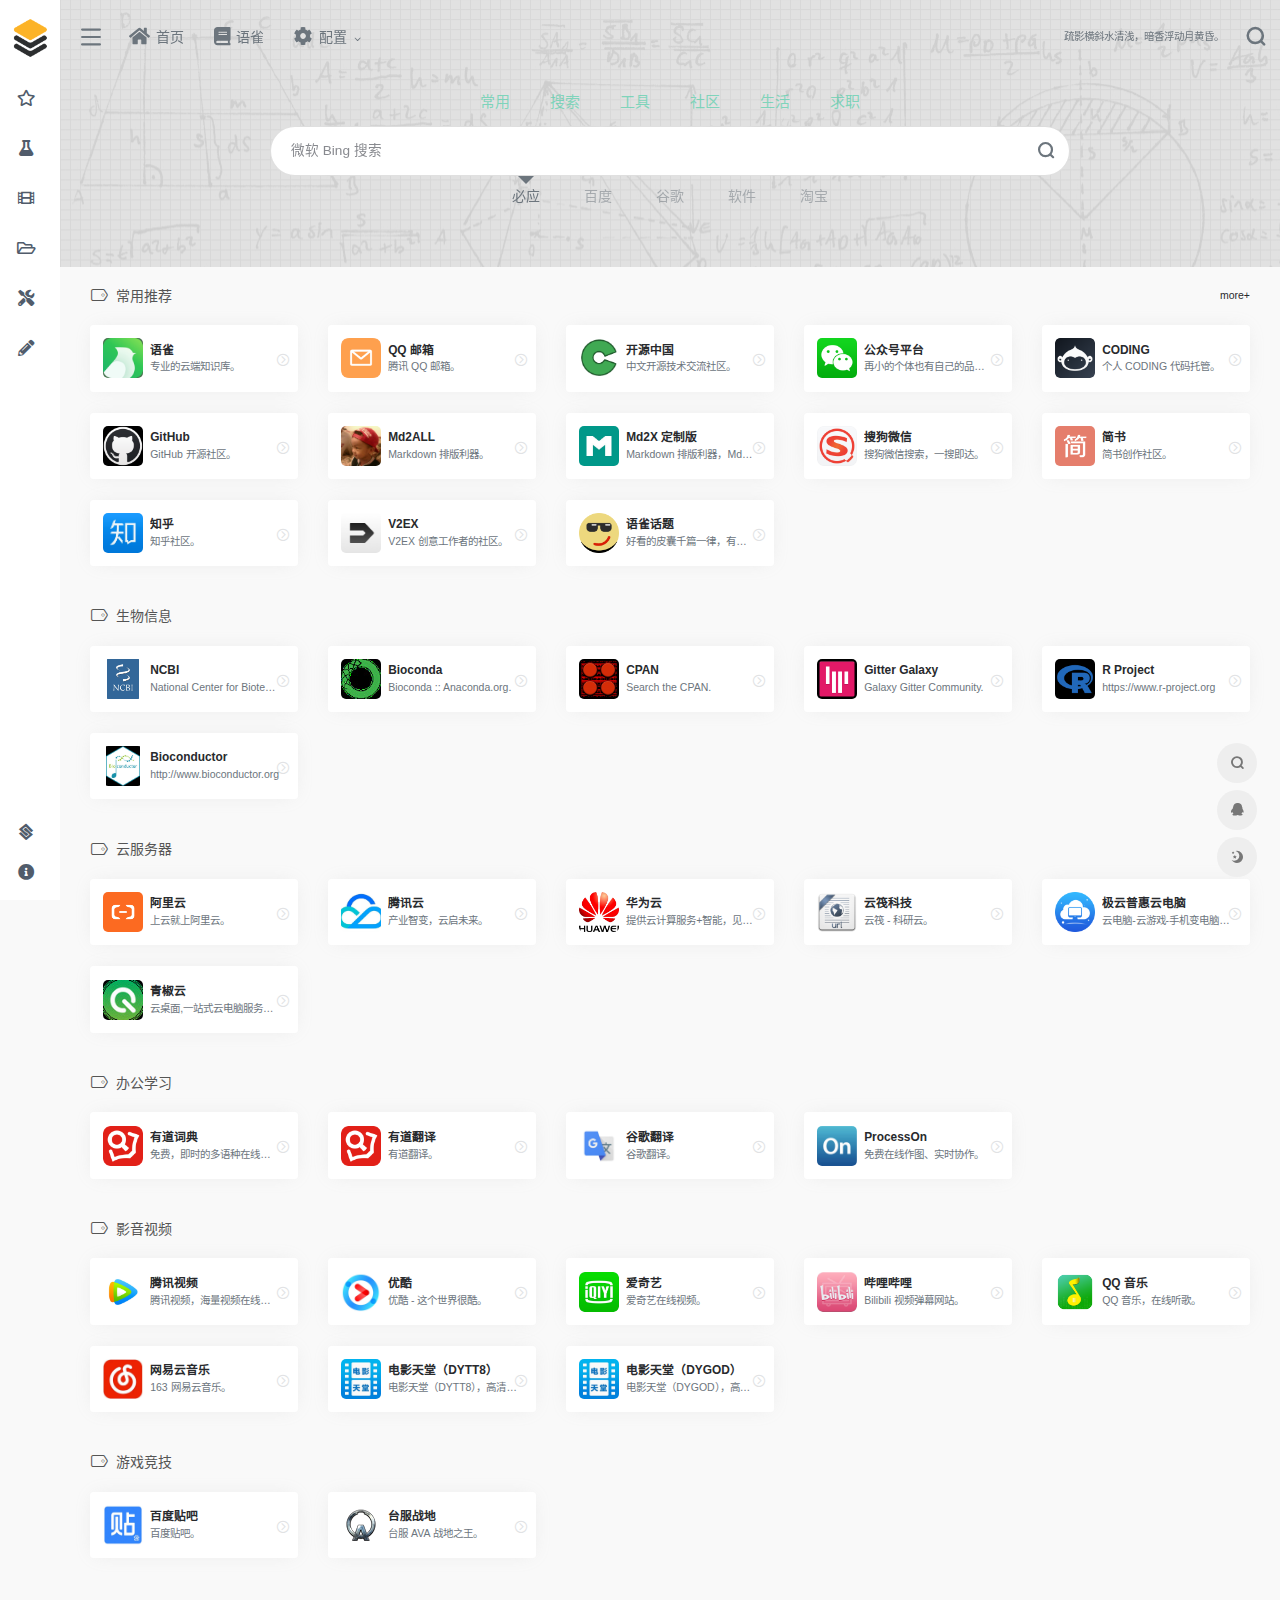
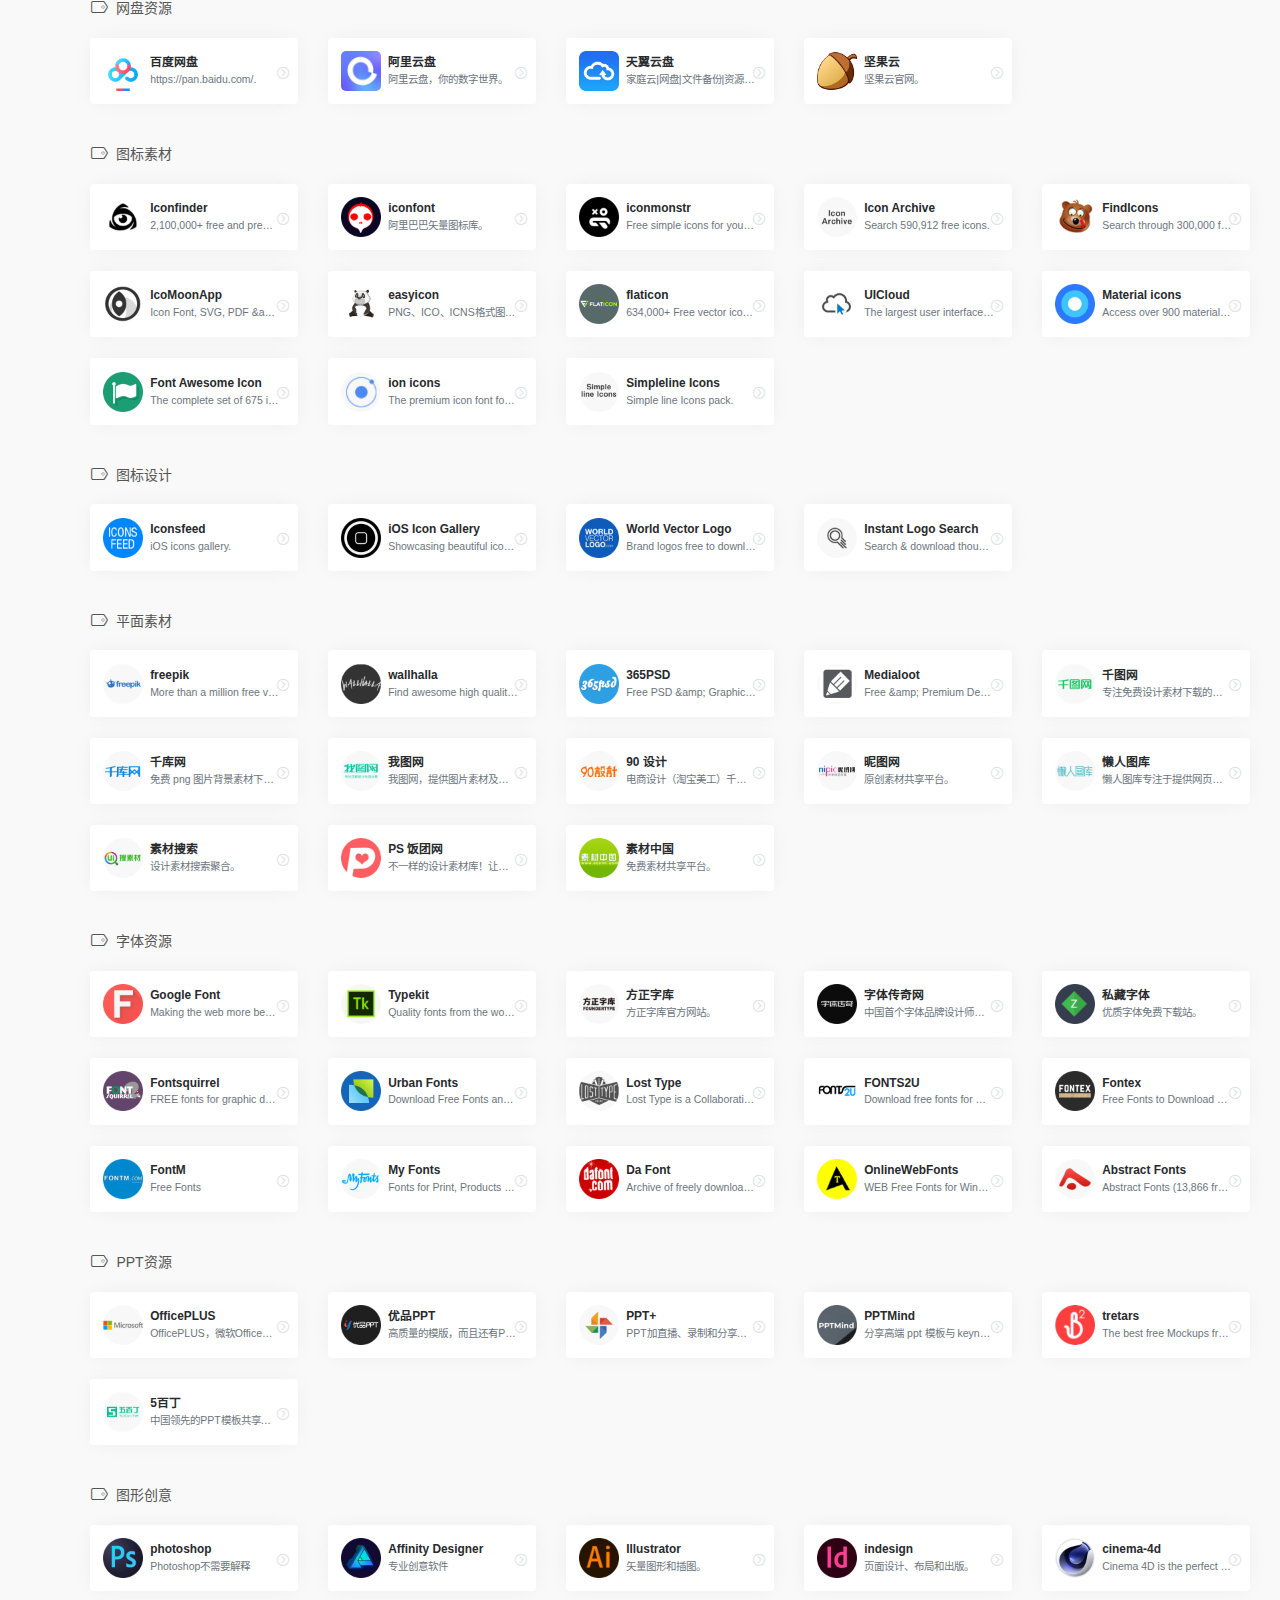
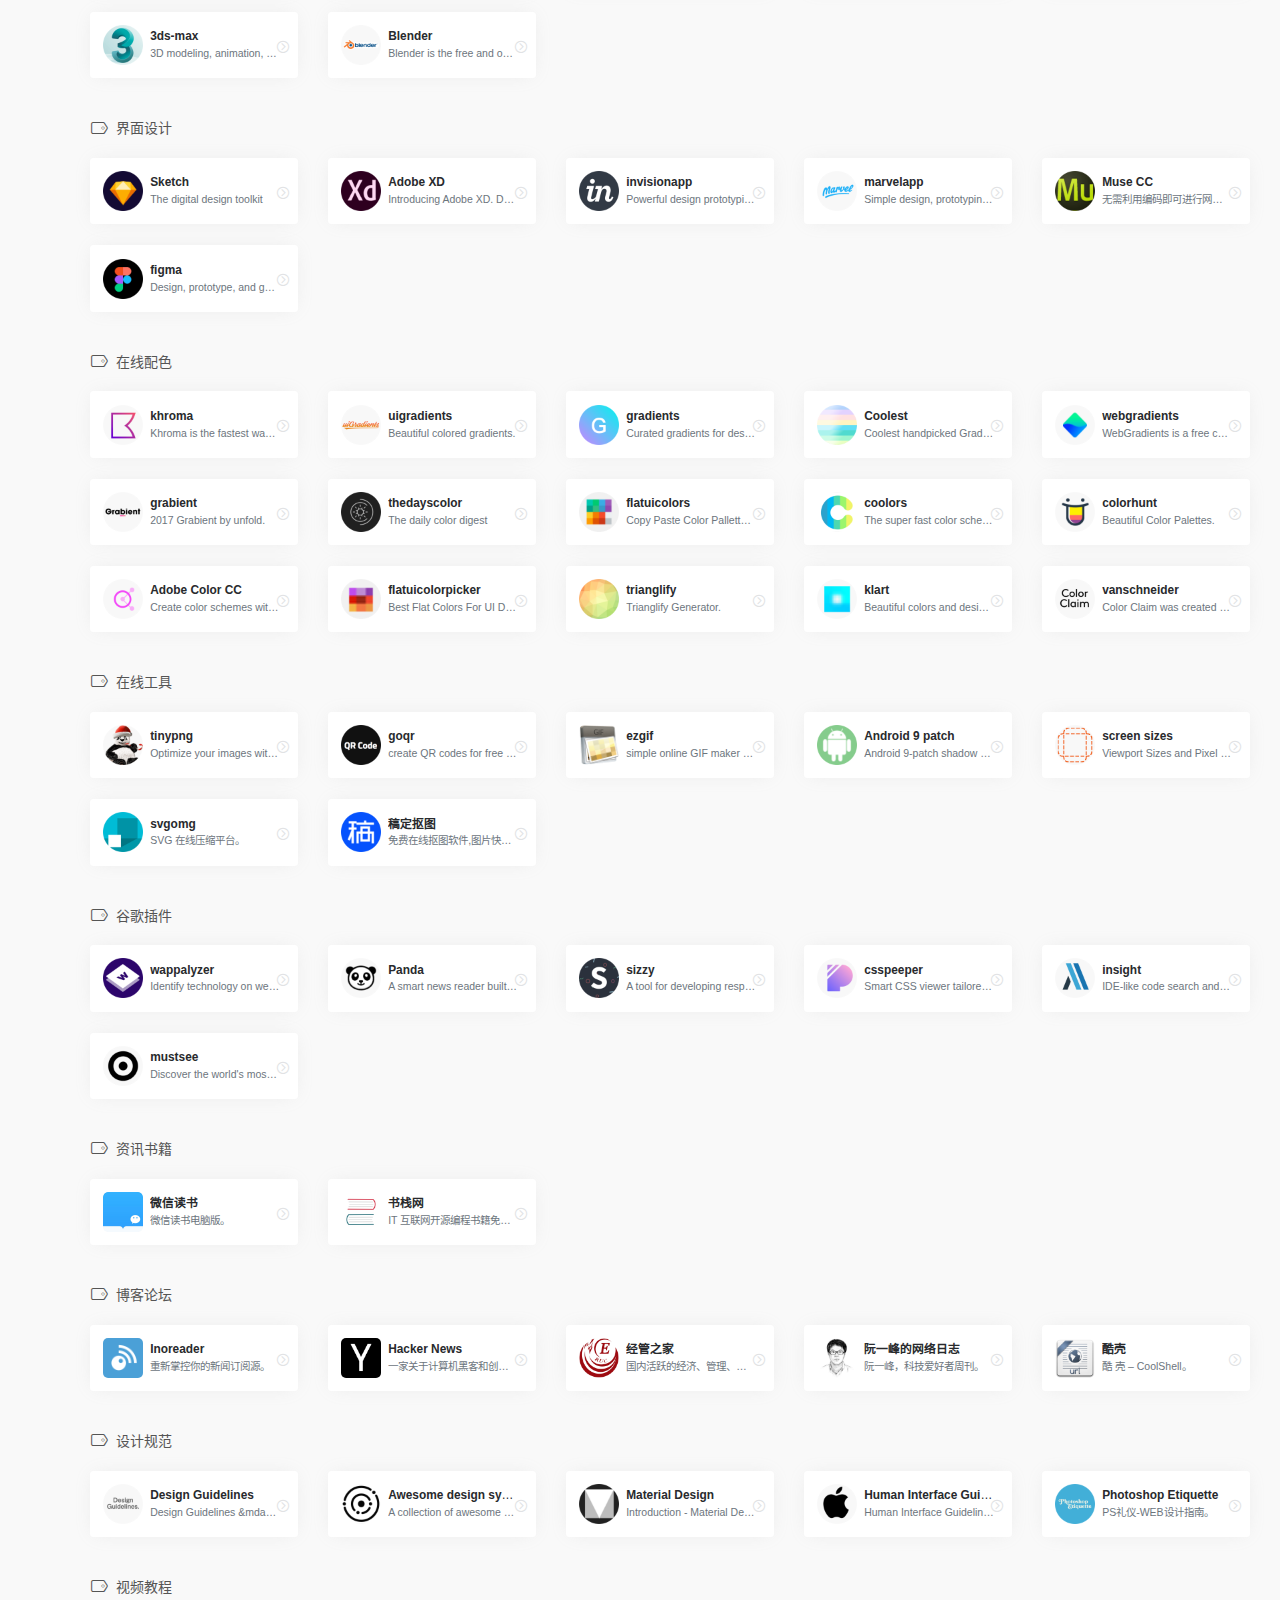
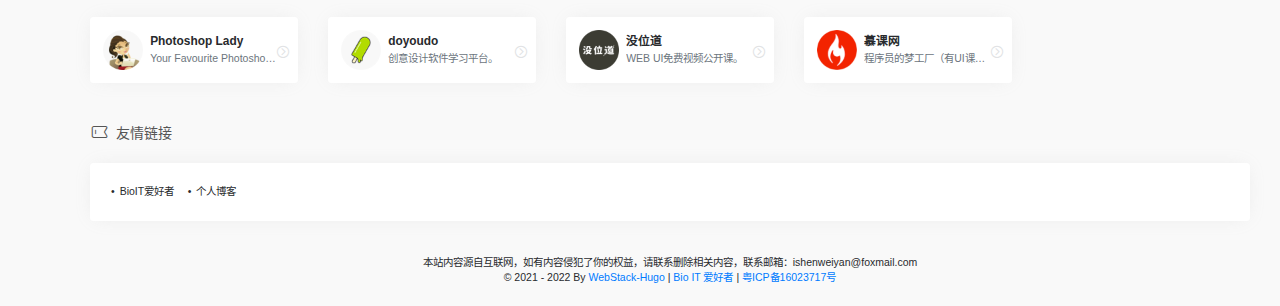
==== commit 92033f7b: "上传" ====
--- a/index.html
+++ b/index.html
@@ -1,413 +1,5440 @@
-<html>
-
+<!DOCTYPE html>
+<html lang="zh-CN">
 <head>
 	<meta name="generator" content="Hugo 0.94.2" />
-    <meta charset="utf-8">
-    <meta http-equiv="x-ua-compatible" content="ie=edge">
-    <meta name="viewport" content="width=device-width, initial-scale=1, shrink-to-fit=no">
-    <link rel="icon" href="/images/favicon.svg">
+    <meta charset="UTF-8">
+    <meta http-equiv="X-UA-Compatible" content="IE=edge, chrome=1">
+    <meta name="viewport" content="width=device-width, initial-scale=1.0, minimum-scale=1.0, maximum-scale=1.0, user-scalable=no">
+    <meta name="theme-color" content="#f9f9f9">
+    <title>Bio &amp; IT 网址导航 | Hugo 主题</title>
+    <link rel="shortcut icon" href="assets/images/favicon.png">
+    <meta name="keywords" content="Bio &amp; IT 网址导航 | Hugo 主题">
+    <meta name="baidu-site-verification" content="code-ERzo5lqNbW" />
+    <meta name="sogou_site_verification" content="c5kms0qkyL"/>
+    <meta name="360-site-verification" content="fcc13eac55051e381be8a06453359bc1" />
+    <link rel='stylesheet' id='wp-block-library-css' href='.//assets/css/block-library.min-5.6.2.css' type='text/css' media='all'>
+    <link rel='stylesheet' id='iconfont-css' href='.//assets/css/iconfont-3.03029.1.css' type='text/css' media='all'>
+    <link rel='stylesheet' id='bootstrap-css' href='.//assets/css/bootstrap.min-4.3.1.css' type='text/css' media='all'>
+    <link rel='stylesheet' id='lightbox-css' href='.//assets/css/fancybox.min.css' type='text/css' media='all'>
+    <link rel='stylesheet' id='style-css' href='.//assets/css/onenav-style.css' type='text/css' media='all'>
+    <link rel='stylesheet' id='style-css' href='.//assets/css/custom-style.css' type='text/css' media='all'>
+    <link rel="stylesheet" id="fortawesome-css" href="https://cdn.jsdelivr.net/npm/@fortawesome/fontawesome-free@5.15.4/css/all.min.css" type="text/css">
+    <script type='text/javascript' src='.//assets/js/jquery.min-3.2.1.js' id='jquery-js'></script>
+    <script type='text/javascript' src='.//assets/js/content-search.js' id='content-search-js'></script>
     
-    <link rel="stylesheet" href="/scss/global.min.fb4dd79813ef5075eb6e0a596ca103e09f51efc11a614d013d4d9049d60904b1.css">
-    
-    <link rel="stylesheet" href="/css/prism.css" />
-    <link href="https://fonts.googleapis.com/css?family=Merriweather&display=swap" rel="stylesheet">
-    
-
- 
+    <script>
+        var _hmt = _hmt || [];
+        (function () {
+            var hm = document.createElement("script");
+            hm.src = "https://hm.baidu.com/hm.js?18f619820855042bca58b32408f44de7";
+            var s = document.getElementsByTagName("script")[0];
+            s.parentNode.insertBefore(hm, s);
+        })();
+    </script>
+       
+    <style>
+      .tooltip-inner {max-width:100px !important}
+    </style>
+</head>
 
 
+<body class="io-grey-mode">
+    
+    <div id="loading">
+        <style>
+            .loader {
+                width: 250px;
+                height: 50px;
+                line-height: 50px;
+                text-align: center;
+                position: absolute;
+                top: 50%;
+                left: 50%;
+                transform: translate(-50%, -50%);
+                font-family: helvetica, arial, sans-serif;
+                text-transform: uppercase;
+                font-weight: 900;
+                color: #f1404b;
+                letter-spacing: 0.2em
+            }
+
+            .loader::before,
+            .loader::after {
+                content: "";
+                display: block;
+                width: 15px;
+                height: 15px;
+                background: #f1404b;
+                position: absolute;
+                animation: load .7s infinite alternate ease-in-out
+            }
+
+            .loader::before {
+                top: 0
+            }
+
+            .loader::after {
+                bottom: 0
+            }
+
+            @keyframes load {
+                0% {
+                    left: 0;
+                    height: 30px;
+                    width: 15px
+                }
+
+                50% {
+                    height: 8px;
+                    width: 40px
+                }
+
+                100% {
+                    left: 235px;
+                    height: 30px;
+                    width: 15px
+                }
+            }
+        </style>
+        <div class="loader">Bio &amp; IT 网址导航</div>
+    </div>
+    
+    <div class="page-container">
+        <div id="sidebar" class="sticky sidebar-nav fade mini-sidebar" style="width: 60px;">
+            <div class="modal-dialog h-100  sidebar-nav-inner">
+                <div class="sidebar-logo border-bottom border-color">
+                    
+                    <div class="logo overflow-hidden">
+                        <a href="" class="logo-expanded">
+                            <img src="assets/images/bioitee-expand-light.png" height="40" class="logo-light"
+                                alt="Bio &amp; IT 网址导航 | Hugo 主题">
+                            <img src="assets/images/bioitee-expand-dark.png" height="40" class="logo-dark d-none"
+                                alt="Bio &amp; IT 网址导航 | Hugo 主题">
+                        </a>
+                        <a href="" class="logo-collapsed">
+                            <img src="assets/images/logo-collapse-light.png" height="40" class="logo-light"
+                                alt="Bio &amp; IT 网址导航 | Hugo 主题">
+                            <img src="assets/images/logo-collapse-dark.png" height="40" class="logo-dark d-none"
+                                alt="Bio &amp; IT 网址导航 | Hugo 主题">
+                        </a>
+                    </div>
+                    
+                </div>
+                <div class="sidebar-menu flex-fill">
+                    <div class="sidebar-scroll">
+                        <div class="sidebar-menu-inner">
+                            <ul>
+                                
+                                    
+                                    <li class="sidebar-item">
+                                        <a href="#366a7288b80ec8882b88467447296837" class="smooth">
+                                            <i class="far fa-star fa-lg icon-fw icon-lg mr-2"></i>
+                                            <span>常用推荐</span>
+                                        </a>
+                                    </li>
+                                    
+                                
+                                    
+                                    <li class="sidebar-item">
+                                        <a href="javascript:;" class="smooth change-href" data-change="科研办公">
+                                            <i class="fas fa-flask fa-lg icon-fw icon-lg mr-2"></i>
+                                            <span>科研办公</span>
+                                            <i class="iconfont icon-arrow-r-m sidebar-more text-sm"></i>
+                                        </a>
+                                        <ul>
+                                            
+                                            <li><a href="#89a839e0a347c0be73793d01e52c31ad" class="smooth"><span>生物信息</span></a></li>
+                                            
+                                            <li><a href="#acd617ea241c9daf2f251963bc03c6e3" class="smooth"><span>云服务器</span></a></li>
+                                            
+                                            <li><a href="#e0aade1cd567f730e498e248bbd6acdf" class="smooth"><span>办公学习</span></a></li>
+                                            
+                                        </ul>
+                                    </li> 
+                                    
+                                
+                                    
+                                    <li class="sidebar-item">
+                                        <a href="javascript:;" class="smooth change-href" data-change="悠闲娱乐">
+                                            <i class="fas fa-film fa-lg icon-fw icon-lg mr-2"></i>
+                                            <span>悠闲娱乐</span>
+                                            <i class="iconfont icon-arrow-r-m sidebar-more text-sm"></i>
+                                        </a>
+                                        <ul>
+                                            
+                                            <li><a href="#a4d417d7850fde0cd00e4af576621a63" class="smooth"><span>影音视频</span></a></li>
+                                            
+                                            <li><a href="#e15122403d5aca361a6b63ddea292464" class="smooth"><span>游戏竞技</span></a></li>
+                                            
+                                        </ul>
+                                    </li> 
+                                    
+                                
+                                    
+                                    <li class="sidebar-item">
+                                        <a href="javascript:;" class="smooth change-href" data-change="素材资源">
+                                            <i class="far fa-folder-open fa-lg icon-fw icon-lg mr-2"></i>
+                                            <span>素材资源</span>
+                                            <i class="iconfont icon-arrow-r-m sidebar-more text-sm"></i>
+                                        </a>
+                                        <ul>
+                                            
+                                            <li><a href="#5e6e1089ffbc5d7819c0d0f1f7b31ebc" class="smooth"><span>网盘资源</span></a></li>
+                                            
+                                            <li><a href="#7866a35b09d466b9cf0295af54d30d53" class="smooth"><span>图标素材</span></a></li>
+                                            
+                                            <li><a href="#779477bcccdd4ecb1d852c8d4a67caca" class="smooth"><span>图标设计</span></a></li>
+                                            
+                                            <li><a href="#ff65f7f9721757bf11b0b0c95f1b9446" class="smooth"><span>平面素材</span></a></li>
+                                            
+                                            <li><a href="#722d3693fc0b9344bb46ee220beac1b6" class="smooth"><span>字体资源</span></a></li>
+                                            
+                                            <li><a href="#113a0a745b4169af0f7646269c12ae66" class="smooth"><span>PPT资源</span></a></li>
+                                            
+                                        </ul>
+                                    </li> 
+                                    
+                                
+                                    
+                                    <li class="sidebar-item">
+                                        <a href="javascript:;" class="smooth change-href" data-change="开发设计">
+                                            <i class="fas fa-tools fa-lg icon-fw icon-lg mr-2"></i>
+                                            <span>开发设计</span>
+                                            <i class="iconfont icon-arrow-r-m sidebar-more text-sm"></i>
+                                        </a>
+                                        <ul>
+                                            
+                                            <li><a href="#4fbc8ba07df90bae306d8e3b83fc5a21" class="smooth"><span>图形创意</span></a></li>
+                                            
+                                            <li><a href="#542c016a714d85715d206c8892fba01f" class="smooth"><span>界面设计</span></a></li>
+                                            
+                                            <li><a href="#31e51a60697ff3fb1d1c4934cce67921" class="smooth"><span>在线配色</span></a></li>
+                                            
+                                            <li><a href="#9c2232288caaa8ec40948cef6a786ac2" class="smooth"><span>在线工具</span></a></li>
+                                            
+                                            <li><a href="#13a0e1cc22ccc31b31242a6046230729" class="smooth"><span>谷歌插件</span></a></li>
+                                            
+                                        </ul>
+                                    </li> 
+                                    
+                                
+                                    
+                                    <li class="sidebar-item">
+                                        <a href="javascript:;" class="smooth change-href" data-change="资讯学习">
+                                            <i class="fas fa-pencil-alt fa-lg icon-fw icon-lg mr-2"></i>
+                                            <span>资讯学习</span>
+                                            <i class="iconfont icon-arrow-r-m sidebar-more text-sm"></i>
+                                        </a>
+                                        <ul>
+                                            
+                                            <li><a href="#19cb9b648dba4efc58a205ea413b6b5d" class="smooth"><span>资讯书籍</span></a></li>
+                                            
+                                            <li><a href="#c7a9a750a4a636f0bb3e982b5ea9141c" class="smooth"><span>博客论坛</span></a></li>
+                                            
+                                            <li><a href="#33d3098041927a26a98ed4c6822c9687" class="smooth"><span>设计规范</span></a></li>
+                                            
+                                            <li><a href="#aec25b122d7aceb3dd3b64cf71858ed2" class="smooth"><span>视频教程</span></a></li>
+                                            
+                                        </ul>
+                                    </li> 
+                                    
+                                
+                            </ul>           
+                        </div>
+                    </div>
+                </div>
+                <div class="border-top py-2 border-color">
+                    <div class="flex-bottom">
+                        <ul>
+                            
+
+			    <li id="menu-item-212"
+                                 class="menu-item menu-item-type-custom menu-item-object-custom menu-item-212 sidebar-item">
+                                 <a href="#friendlink">
+                                     <i class="fab fa-staylinked icon-fw icon-lg mr-2"></i>
+                                     <span>友情链接</span>
+                                 </a>
+                            </li>
+
+                            <li id="menu-item-213"
+                                class="menu-item menu-item-type-custom menu-item-object-custom menu-item-213 sidebar-item">
+                                <a target="_blank" rel="noopener" href="https://www.yuque.com/shenweiyan/cookbook/webstack-hugo">
+                                    <i class="fa fa-info-circle icon-fw icon-lg mr-2"></i>
+                                    <span>关于导航</span></a>
+                            </li>
+                        </ul>
+                    </div>
+                </div>
+            </div>
+        </div>
 
 
+<div class="main-content flex-fill">
+    <div class="big-header-banner">
+        <div id="header" class="page-header sticky">
+            <div class="navbar navbar-expand-md">
+                <div class="container-fluid p-0">
 
-	
+                    <a href="" class="navbar-brand d-md-none" title="Bio &amp; IT 网址导航 | Hugo 主题">
+                        <img src="assets/images/logo-collapse-light.png" class="logo-light"
+                            alt="Bio &amp; IT 网址导航 | Hugo 主题">
+                        <img src="assets/images/logo-collapse-dark.png" class="logo-dark d-none"
+                            alt="Bio &amp; IT 网址导航 | Hugo 主题">
+                    </a>
+
+                    <div class="collapse navbar-collapse order-2 order-md-1">
+                        <div class="header-mini-btn">
+                            <label>
+                                <input id="mini-button" type="checkbox">
+                                <svg viewbox="0 0 100 100" xmlns="http://www.w3.org/2000/svg">
+                                    <path class="line--1" d="M0 40h62c18 0 18-20-17 5L31 55"></path>
+                                    <path class="line--2" d="M0 50h80"></path>
+                                    <path class="line--3" d="M0 60h62c18 0 18 20-17-5L31 45"></path>
+                                </svg>
+                            </label>
+
+                        </div>
+
+                        <ul class="navbar-nav site-menu" style="margin-right: 16px;">
+                            <li id="menu-item-281"
+                                class="menu-item menu-item-type-post_type menu-item-object-page menu-item-281">
+                                <a href="./">
+                                    <i class="fa fa-home fa-lg mr-2"></i>
+                                    <span>首页</span></a>
+                            </li>
+                            <li id="menu-item-786"
+                                class="menu-item menu-item-type-custom menu-item-object-custom menu-item-786">
+                                <a target="_blank" rel="noopener" href="https://www.yuque.com/shenweiyan">
+                                    <i class="fa fa-book fa-lg mr-2"></i>
+                                    <span>语雀</span></a></li>
+                            <li id="menu-item-284"
+                                class="menu-item menu-item-type-post_type menu-item-object-page menu-item-has-children menu-item-284">
+                                <a href="">
+                                    <i class="fa fa-cog fa-lg mr-2"></i>
+                                    <span>配置</span></a>
+                                <ul class="sub-menu">
+                                    <li id="menu-item-264"
+                                        class="menu-item menu-item-type-post_type menu-item-object-page menu-item-264">
+                                        <a href="">新增导航</a>
+                                    </li>
+                                    <li id="menu-item-285"
+                                        class="menu-item menu-item-type-custom menu-item-object-custom menu-item-285">
+                                        <a href="">新增图标</a>
+                                    </li>
+                                </ul>
+                            </li>
+                        </ul>
+                        
+                        <div class="rounded-circle weather">
+                            <div id="he-plugin-simple" style="display: contents;"></div>
+                            <script>WIDGET = {
+                                    CONFIG: {
+                                        "modules": "01234",
+                                        "background": 5,
+                                        "tmpColor": "E4C600",
+                                        "tmpSize": 14,
+                                        "cityColor": "E4C600",
+                                        "citySize": 14,
+                                        "aqiColor": "#E4C600",
+                                        "aqiSize": 14,
+                                        "weatherIconSize": 24,
+                                        "alertIconSize": 18,
+                                        "padding": "10px 10px 10px 10px",
+                                        "shadow": "1",
+                                        "language": "auto",
+                                        "borderRadius": 5,
+                                        "fixed": "false",
+                                        "vertical": "middle",
+                                        "horizontal": "left",
+                                        "key": "085791e805a24491b43b06cf58ab31e7"
+                                    }
+                                }
+                            </script>
+                            <script src="https://widget.qweather.net/simple/static/js/he-simple-common.js?v=2.0"></script>
+                        </div>
+                        
+                    </div>
+
+                    <ul class="nav navbar-menu text-xs order-1 order-md-2">
+                        
+                        <li class="nav-item mr-3 mr-lg-0 d-none d-lg-block">
+                            <script>
+                                fetch('https://v1.hitokoto.cn')
+                                    .then(response => response.json())
+                                    .then(data => {
+                                    const hitokoto = document.getElementById('hitokoto_text')
+                                    hitokoto.href = 'https://hitokoto.cn/?uuid=' + data.uuid
+                                    hitokoto.innerText = data.hitokoto
+                                    })
+                                    .catch(console.error)
+                            </script>                           
+                            <div id="hitokoto"><a href="#" target="_blank" id="hitokoto_text">疏影横斜水清浅，暗香浮动月黄昏。</a></div>
+                        </li>
+                        
+                        <li class="nav-search ml-3 ml-md-4">
+                            <a href="javascript:" data-toggle="modal" data-target="#search-modal"><i
+                                    class="iconfont icon-search icon-2x"></i></a>
+                        </li>
+                        <li class="nav-item d-md-none mobile-menu ml-3 ml-md-4">
+                            <a href="javascript:" id="sidebar-switch" data-toggle="modal"
+                                data-target="#sidebar"><i class="iconfont icon-classification icon-2x"></i></a>
+                        </li>
+                    </ul>
+                </div>
+            </div>
+        </div>
+        <div class="placeholder" style="height:74px"></div>
+    </div>
 
 
+<div class="header-big  post-top css-color mb-4" id="search-bg" style="">
+    <div class="s-search">
+        <div id="search" class="s-search mx-auto">
+            <div id="search-list-menu" class="hide-type-list">
+                <div class="s-type text-center">
+                    <div class="s-type-list big">
+                        <div class="anchor" style="position: absolute; left: 50%; opacity: 0;"></div>
+                        <label for="type-bing" class="" data-id="group-a"><span>常用</span></label>
+                        <label for="type-baidu1" data-id="group-b"><span>搜索</span></label>
+                        <label for="type-br" data-id="group-c"><span>工具</span></label>
+                        <label for="type-zhihu" data-id="group-d"><span>社区</span></label>
+                        <label for="type-taobao1" data-id="group-e"><span>生活</span></label>
+                        <label for="type-zhaopin" data-id="group-f"><span>求职</span></label>
+                    </div>
+                </div>
+            </div>
+
+            <form action="https://www.baidu.com?s=" method="get" target="_blank" class="super-search-fm">
+                <input type="text" id="search-text" class="form-control smart-tips search-key" zhannei=""
+                    placeholder="输入关键字搜索" style="outline:0" autocomplete="off">
+                <button class="submit" type="submit"><i class="iconfont icon-search"></i></button>
+            </form>
+
+            <div id="search-list" class="hide-type-list">
+                <div class="search-group group-a ">
+                    <ul class="search-type">
+                        <li><input checked="checked" hidden="" type="radio" name="type" id="type-bing"
+                                value="https://cn.bing.com/search?q=" data-placeholder="微软 Bing 搜索"><label
+                                for="type-bing"><span class="text-muted">必应</span></label></li>
+                        <li><input hidden="" type="radio" name="type" id="type-baidu"
+                                value="https://www.baidu.com/s?wd=" data-placeholder="百度一下，你就知道"><label
+                                for="type-baidu"><span class="text-muted">百度</span></label></li>
+                        <li><input hidden="" type="radio" name="type" id="type-google"
+                                value="https://www.google.com/search?q=" data-placeholder="谷歌搜索"><label
+                                for="type-google"><span class="text-muted">谷歌</span></label></li>
+                        <li><input hidden="" type="radio" name="type" id="type-zhannei"
+                                value="https://www.iplaysoft.com/?s="
+                                data-placeholder="软件搜索"><label for="type-zhannei"><span
+                                    class="text-muted">软件</span></label></li>
+                        <li><input hidden="" type="radio" name="type" id="type-taobao"
+                                value="https://s.taobao.com/search?q=" data-placeholder="淘宝搜索"><label
+                                for="type-taobao"><span class="text-muted">淘宝</span></label></li>
+                    </ul>
+                </div>
+                <div class="search-group group-b ">
+                    <ul class="search-type">
+                        <li><input hidden="" type="radio" name="type" id="type-baidu1"
+                                value="https://www.baidu.com/s?wd=" data-placeholder="百度一下，你就知道"><label
+                                for="type-baidu1"><span class="text-muted">百度</span></label></li>
+                        <li><input hidden="" type="radio" name="type" id="type-google1"
+                                value="https://www.google.com/search?q=" data-placeholder="谷歌搜索"><label
+                                for="type-google1"><span class="text-muted">谷歌</span></label></li>
+                        <li><input hidden="" type="radio" name="type" id="type-360"
+                                value="https://www.so.com/s?q=" data-placeholder="360 好搜"><label
+                                for="type-360"><span class="text-muted">360</span></label></li>
+                        <li><input hidden="" type="radio" name="type" id="type-sogo"
+                                value="https://www.sogou.com/web?query=" data-placeholder="搜狗搜索"><label
+                                for="type-sogo"><span class="text-muted">搜狗</span></label></li>
+                        <li><input hidden="" type="radio" name="type" id="type-bing1"
+                                value="https://cn.bing.com/search?q=" data-placeholder="微软 Bing 搜索"><label
+                                for="type-bing1"><span class="text-muted">必应</span></label></li>
+                        <li><input hidden="" type="radio" name="type" id="type-sm"
+                                value="https://yz.m.sm.cn/s?q=" data-placeholder="UC 移动端搜索"><label
+                                for="type-sm"><span class="text-muted">神马</span></label></li>
+                    </ul>
+                </div>
+                <div class="search-group group-c ">
+                    <ul class="search-type">
+                        <li><input hidden="" type="radio" name="type" id="type-br"
+                                value="https://rank.chinaz.com/all/"
+                                data-placeholder="请输入网址(不带 https://)"><label for="type-br"><span
+                                    class="text-muted">权重查询</span></label></li>
+                        <li><input hidden="" type="radio" name="type" id="type-links"
+                                value="https://link.chinaz.com/" data-placeholder="请输入网址(不带 https://)"><label
+                                for="type-links"><span class="text-muted">友链检测</span></label></li>
+                        <li><input hidden="" type="radio" name="type" id="type-icp"
+                                value="https://icp.aizhan.com/" data-placeholder="请输入网址(不带 https://)"><label
+                                for="type-icp"><span class="text-muted">备案查询</span></label></li>
+                        <li><input hidden="" type="radio" name="type" id="type-ping"
+                                value="https://ping.chinaz.com/" data-placeholder="请输入网址(不带 https://)"><label
+                                for="type-ping"><span class="text-muted">PING 检测</span></label></li>
+                        <li><input hidden="" type="radio" name="type" id="type-404"
+                                value="https://tool.chinaz.com/Links/?DAddress="
+                                data-placeholder="请输入网址(不带https://)"><label for="type-404"><span
+                                    class="text-muted">死链检测</span></label></li>
+                        <li><input hidden="" type="radio" name="type" id="type-ciku"
+                                value="https://www.ciku5.com/s?wd=" data-placeholder="请输入关键词"><label
+                                for="type-ciku"><span class="text-muted">关键词挖掘</span></label></li>
+                    </ul>
+                </div>
+                <div class="search-group group-d ">
+                    <ul class="search-type">
+                        <li><input hidden="" type="radio" name="type" id="type-zhihu" value="https://www.zhihu.com/search?type=content&q=" data-placeholder="知乎">
+                            <label for="type-zhihu"><span class="text-muted">知乎</span></label></li>
+                        <li><input hidden="" type="radio" name="type" id="type-wechat" value="https://weixin.sogou.com/weixin?type=2&query=" data-placeholder="微信">
+                            <label for="type-wechat"><span class="text-muted">微信</span></label></li>
+                        <li><input hidden="" type="radio" name="type" id="type-weibo" value="https://s.weibo.com/weibo/" data-placeholder="微博">
+                            <label for="type-weibo"><span class="text-muted">微博</span></label></li>
+                        <li><input hidden="" type="radio" name="type" id="type-douban" value="https://www.douban.com/search?q=" data-placeholder="豆瓣">
+                            <label for="type-douban"><span class="text-muted">豆瓣</span></label></li>
+                    </ul>
+                </div>
+                <div class="search-group group-e ">
+                    <ul class="search-type">
+                        <li><input hidden="" type="radio" name="type" id="type-taobao1" value="https://s.taobao.com/search?q=" data-placeholder="淘宝">
+                            <label for="type-taobao1"><span class="text-muted">淘宝</span></label></li>
+                        <li><input hidden="" type="radio" name="type" id="type-jd" value="https://search.jd.com/Search?keyword=" data-placeholder="京东">
+                            <label for="type-jd"><span class="text-muted">京东</span></label></li>
+                        <li><input hidden="" type="radio" name="type" id="type-xiachufang" value="https://www.xiachufang.com/search/?keyword=" data-placeholder="下厨房">
+                            <label for="type-xiachufang"><span class="text-muted">下厨房</span></label></li>
+                        <li><input hidden="" type="radio" name="type" id="type-xiangha" value="https://www.xiangha.com/so/?q=caipu&s=" data-placeholder="香哈菜谱">
+                            <label for="type-xiangha"><span class="text-muted">香哈菜谱</span></label></li>
+                        <li><input hidden="" type="radio" name="type" id="type-12306" value="https://www.12306.cn/?" data-placeholder="12306">
+                            <label for="type-12306"><span class="text-muted">12306</span></label></li>
+                        <li><input hidden="" type="radio" name="type" id="type-qunar" value="https://www.qunar.com/?" data-placeholder="去哪儿">
+                            <label for="type-qunar"><span class="text-muted">去哪儿</span></label></li>
+                    </ul>
+                </div>
+                <div class="search-group group-f ">
+                    <ul class="search-type">
+                        <li><input hidden="" type="radio" name="type" id="type-zhaopin" value="https://sou.zhaopin.com/jobs/searchresult.ashx?kw=" data-placeholder="智联招聘">
+                            <label for="zhaopin"><span  class="text-muted">智联招聘</span></label></li>
+                        <li><input hidden="" type="radio" name="type" id="type-51job" value="https://search.51job.com/?" data-placeholder="前程无忧">
+                            <label for="type-51job"><span class="text-muted">前程无忧</span></label></li>
+                        <li><input hidden="" type="radio" name="type" id="type-lagou" value="https://www.lagou.com/jobs/list_" data-placeholder="拉钩网">
+                            <label for="type-lagou"><span class="text-muted">拉钩网</span></label></li>
+                        <li><input hidden="" type="radio" name="type" id="type-liepin" value="https://www.liepin.com/zhaopin/?key=" data-placeholder="猎聘网">
+                            <label for="type-liepin"><span class="text-muted">猎聘网</span></label></li>
+                    </ul>
+                </div>
+            </div>
+            <div class="card search-smart-tips search-hot-text">
+                <ul id="word" style="display: none"></ul>
+            </div>
+        </div>
+    </div>
+    
+</div>
 
 
+<div id="content" class="content-site customize-site">
+    
+        
+            
+            <div class="d-flex flex-fill">
+                <h4 class="text-gray text-lg mb-4">
+                    <i class="site-tag iconfont icon-tag icon-lg mr-1" id="366a7288b80ec8882b88467447296837"></i>
+                    常用推荐
+                </h4>
+                <div class="flex-fill"></div>
+                <a class='btn-move text-xs' href='#'>more+</a>
+            </div>
+            
+            <div class="row">
+                
+                <div class="url-card col-6  col-sm-6 col-md-4 col-xl-5a col-xxl-6a">
+                    <div class="url-body default">
+                        <a href="https://www.yuque.com/" target="_blank" data-id="689xxx" data-url="https://www.yuque.com/"
+                            class="card no-c  mb-4 site-689" title="语雀">
+                            <div class="card-body">
+                                <div class="url-content d-flex align-items-center">
+                                    <div class="url-img mr-2 d-flex align-items-center justify-content-center">
+                                        
+                                        <img class="lazy" src="assets/images/logos/%e8%af%ad%e9%9b%80.jpg" data-src="assets/images/logos/%e8%af%ad%e9%9b%80.jpg"
+                                            onerror="javascript:this.src='assets\/images\/logos/语雀.jpg'" alt="语雀">
+                                        
+                                    </div>
+                                    <div class="url-info flex-fill">
+                                        <div class="text-sm overflowClip_1">
+                                            <strong>语雀</strong>
+                                        </div>
+                                        <p class="overflowClip_1 m-0 text-muted text-xs">专业的云端知识库。</p>
+                                    </div>
+                                </div>
+                            </div>
+                        </a>
+                        <a href="https://www.yuque.com/" class="togo text-center text-muted is-views" data-id="689"
+                            data-toggle="tooltip" data-placement="right" title="直达" rel="nofollow">
+                            <i class="iconfont icon-goto"></i>
+                        </a>
+                    </div>
+                </div>
+                
+                <div class="url-card col-6  col-sm-6 col-md-4 col-xl-5a col-xxl-6a">
+                    <div class="url-body default">
+                        <a href="http://mail.qq.com/" target="_blank" data-id="689xxx" data-url="http://mail.qq.com/"
+                            class="card no-c  mb-4 site-689" title="QQ 邮箱">
+                            <div class="card-body">
+                                <div class="url-content d-flex align-items-center">
+                                    <div class="url-img mr-2 d-flex align-items-center justify-content-center">
+                                        
+                                        <img class="lazy" src="assets/images/logos/qq%e9%82%ae%e7%ae%b1.png" data-src="assets/images/logos/qq%e9%82%ae%e7%ae%b1.png"
+                                            onerror="javascript:this.src='assets\/images\/logos/qq邮箱.png'" alt="QQ 邮箱">
+                                        
+                                    </div>
+                                    <div class="url-info flex-fill">
+                                        <div class="text-sm overflowClip_1">
+                                            <strong>QQ 邮箱</strong>
+                                        </div>
+                                        <p class="overflowClip_1 m-0 text-muted text-xs">腾讯 QQ 邮箱。</p>
+                                    </div>
+                                </div>
+                            </div>
+                        </a>
+                        <a href="http://mail.qq.com/" class="togo text-center text-muted is-views" data-id="689"
+                            data-toggle="tooltip" data-placement="right" title="直达" rel="nofollow">
+                            <i class="iconfont icon-goto"></i>
+                        </a>
+                    </div>
+                </div>
+                
+                <div class="url-card col-6  col-sm-6 col-md-4 col-xl-5a col-xxl-6a">
+                    <div class="url-body default">
+                        <a href="https://www.oschina.net/" target="_blank" data-id="689xxx" data-url="https://www.oschina.net/"
+                            class="card no-c  mb-4 site-689" title="开源中国">
+                            <div class="card-body">
+                                <div class="url-content d-flex align-items-center">
+                                    <div class="url-img mr-2 d-flex align-items-center justify-content-center">
+                                        
+                                        <img class="lazy" src="assets/images/logos/%e5%bc%80%e6%ba%90%e4%b8%ad%e5%9b%bd.jpg" data-src="assets/images/logos/%e5%bc%80%e6%ba%90%e4%b8%ad%e5%9b%bd.jpg"
+                                            onerror="javascript:this.src='assets\/images\/logos/开源中国.jpg'" alt="开源中国">
+                                        
+                                    </div>
+                                    <div class="url-info flex-fill">
+                                        <div class="text-sm overflowClip_1">
+                                            <strong>开源中国</strong>
+                                        </div>
+                                        <p class="overflowClip_1 m-0 text-muted text-xs">中文开源技术交流社区。</p>
+                                    </div>
+                                </div>
+                            </div>
+                        </a>
+                        <a href="https://www.oschina.net/" class="togo text-center text-muted is-views" data-id="689"
+                            data-toggle="tooltip" data-placement="right" title="直达" rel="nofollow">
+                            <i class="iconfont icon-goto"></i>
+                        </a>
+                    </div>
+                </div>
+                
+                <div class="url-card col-6  col-sm-6 col-md-4 col-xl-5a col-xxl-6a">
+                    <div class="url-body default">
+                        <a href="https://mp.weixin.qq.com/" target="_blank" data-id="689xxx" data-url="https://mp.weixin.qq.com/"
+                            class="card no-c  mb-4 site-689" title="公众号平台">
+                            <div class="card-body">
+                                <div class="url-content d-flex align-items-center">
+                                    <div class="url-img mr-2 d-flex align-items-center justify-content-center">
+                                        
+                                        <img class="lazy" src="assets/images/logos/%e5%be%ae%e4%bf%a1%e5%85%ac%e4%bc%97%e5%8f%b7.png" data-src="assets/images/logos/%e5%be%ae%e4%bf%a1%e5%85%ac%e4%bc%97%e5%8f%b7.png"
+                                            onerror="javascript:this.src='assets\/images\/logos/微信公众号.png'" alt="公众号平台">
+                                        
+                                    </div>
+                                    <div class="url-info flex-fill">
+                                        <div class="text-sm overflowClip_1">
+                                            <strong>公众号平台</strong>
+                                        </div>
+                                        <p class="overflowClip_1 m-0 text-muted text-xs">再小的个体也有自己的品牌。</p>
+                                    </div>
+                                </div>
+                            </div>
+                        </a>
+                        <a href="https://mp.weixin.qq.com/" class="togo text-center text-muted is-views" data-id="689"
+                            data-toggle="tooltip" data-placement="right" title="直达" rel="nofollow">
+                            <i class="iconfont icon-goto"></i>
+                        </a>
+                    </div>
+                </div>
+                
+                <div class="url-card col-6  col-sm-6 col-md-4 col-xl-5a col-xxl-6a">
+                    <div class="url-body default">
+                        <a href="https://shenweiyan.coding.net/user/projects" target="_blank" data-id="689xxx" data-url="https://shenweiyan.coding.net/user/projects"
+                            class="card no-c  mb-4 site-689" title="CODING">
+                            <div class="card-body">
+                                <div class="url-content d-flex align-items-center">
+                                    <div class="url-img mr-2 d-flex align-items-center justify-content-center">
+                                        
+                                        <img class="lazy" src="assets/images/logos/coding.png" data-src="assets/images/logos/coding.png"
+                                            onerror="javascript:this.src='assets\/images\/logos/coding.png'" alt="CODING">
+                                        
+                                    </div>
+                                    <div class="url-info flex-fill">
+                                        <div class="text-sm overflowClip_1">
+                                            <strong>CODING</strong>
+                                        </div>
+                                        <p class="overflowClip_1 m-0 text-muted text-xs">个人 CODING 代码托管。</p>
+                                    </div>
+                                </div>
+                            </div>
+                        </a>
+                        <a href="https://shenweiyan.coding.net/user/projects" class="togo text-center text-muted is-views" data-id="689"
+                            data-toggle="tooltip" data-placement="right" title="直达" rel="nofollow">
+                            <i class="iconfont icon-goto"></i>
+                        </a>
+                    </div>
+                </div>
+                
+                <div class="url-card col-6  col-sm-6 col-md-4 col-xl-5a col-xxl-6a">
+                    <div class="url-body default">
+                        <a href="https://github.com/" target="_blank" data-id="689xxx" data-url="https://github.com/"
+                            class="card no-c  mb-4 site-689" title="GitHub">
+                            <div class="card-body">
+                                <div class="url-content d-flex align-items-center">
+                                    <div class="url-img mr-2 d-flex align-items-center justify-content-center">
+                                        
+                                        <img class="lazy" src="assets/images/logos/github.jpg" data-src="assets/images/logos/github.jpg"
+                                            onerror="javascript:this.src='assets\/images\/logos/github.jpg'" alt="GitHub">
+                                        
+                                    </div>
+                                    <div class="url-info flex-fill">
+                                        <div class="text-sm overflowClip_1">
+                                            <strong>GitHub</strong>
+                                        </div>
+                                        <p class="overflowClip_1 m-0 text-muted text-xs">GitHub 开源社区。</p>
+                                    </div>
+                                </div>
+                            </div>
+                        </a>
+                        <a href="https://github.com/" class="togo text-center text-muted is-views" data-id="689"
+                            data-toggle="tooltip" data-placement="right" title="直达" rel="nofollow">
+                            <i class="iconfont icon-goto"></i>
+                        </a>
+                    </div>
+                </div>
+                
+                <div class="url-card col-6  col-sm-6 col-md-4 col-xl-5a col-xxl-6a">
+                    <div class="url-body default">
+                        <a href="http://md.aclickall.com/" target="_blank" data-id="689xxx" data-url="http://md.aclickall.com/"
+                            class="card no-c  mb-4 site-689" title="Md2ALL">
+                            <div class="card-body">
+                                <div class="url-content d-flex align-items-center">
+                                    <div class="url-img mr-2 d-flex align-items-center justify-content-center">
+                                        
+                                        <img class="lazy" src="assets/images/logos/md2all.jpg" data-src="assets/images/logos/md2all.jpg"
+                                            onerror="javascript:this.src='assets\/images\/logos/md2all.jpg'" alt="Md2ALL">
+                                        
+                                    </div>
+                                    <div class="url-info flex-fill">
+                                        <div class="text-sm overflowClip_1">
+                                            <strong>Md2ALL</strong>
+                                        </div>
+                                        <p class="overflowClip_1 m-0 text-muted text-xs">Markdown 排版利器。</p>
+                                    </div>
+                                </div>
+                            </div>
+                        </a>
+                        <a href="http://md.aclickall.com/" class="togo text-center text-muted is-views" data-id="689"
+                            data-toggle="tooltip" data-placement="right" title="直达" rel="nofollow">
+                            <i class="iconfont icon-goto"></i>
+                        </a>
+                    </div>
+                </div>
+                
+                <div class="url-card col-6  col-sm-6 col-md-4 col-xl-5a col-xxl-6a">
+                    <div class="url-body default">
+                        <a href="https://mdx.ncbix.com/" target="_blank" data-id="689xxx" data-url="https://mdx.ncbix.com/"
+                            class="card no-c  mb-4 site-689" title="Md2X 定制版">
+                            <div class="card-body">
+                                <div class="url-content d-flex align-items-center">
+                                    <div class="url-img mr-2 d-flex align-items-center justify-content-center">
+                                        
+                                        <img class="lazy" src="assets/images/logos/mdx.png" data-src="assets/images/logos/mdx.png"
+                                            onerror="javascript:this.src='assets\/images\/logos/mdx.png'" alt="Md2X 定制版">
+                                        
+                                    </div>
+                                    <div class="url-info flex-fill">
+                                        <div class="text-sm overflowClip_1">
+                                            <strong>Md2X 定制版</strong>
+                                        </div>
+                                        <p class="overflowClip_1 m-0 text-muted text-xs">Markdown 排版利器，Md2All 定制版。</p>
+                                    </div>
+                                </div>
+                            </div>
+                        </a>
+                        <a href="https://mdx.ncbix.com/" class="togo text-center text-muted is-views" data-id="689"
+                            data-toggle="tooltip" data-placement="right" title="直达" rel="nofollow">
+                            <i class="iconfont icon-goto"></i>
+                        </a>
+                    </div>
+                </div>
+                
+                <div class="url-card col-6  col-sm-6 col-md-4 col-xl-5a col-xxl-6a">
+                    <div class="url-body default">
+                        <a href="https://weixin.sogou.com/" target="_blank" data-id="689xxx" data-url="https://weixin.sogou.com/"
+                            class="card no-c  mb-4 site-689" title="搜狗微信">
+                            <div class="card-body">
+                                <div class="url-content d-flex align-items-center">
+                                    <div class="url-img mr-2 d-flex align-items-center justify-content-center">
+                                        
+                                        <img class="lazy" src="assets/images/logos/%e6%90%9c%e7%8b%97%e5%be%ae%e4%bf%a1.jpg" data-src="assets/images/logos/%e6%90%9c%e7%8b%97%e5%be%ae%e4%bf%a1.jpg"
+                                            onerror="javascript:this.src='assets\/images\/logos/搜狗微信.jpg'" alt="搜狗微信">
+                                        
+                                    </div>
+                                    <div class="url-info flex-fill">
+                                        <div class="text-sm overflowClip_1">
+                                            <strong>搜狗微信</strong>
+                                        </div>
+                                        <p class="overflowClip_1 m-0 text-muted text-xs">搜狗微信搜索，一搜即达。</p>
+                                    </div>
+                                </div>
+                            </div>
+                        </a>
+                        <a href="https://weixin.sogou.com/" class="togo text-center text-muted is-views" data-id="689"
+                            data-toggle="tooltip" data-placement="right" title="直达" rel="nofollow">
+                            <i class="iconfont icon-goto"></i>
+                        </a>
+                    </div>
+                </div>
+                
+                <div class="url-card col-6  col-sm-6 col-md-4 col-xl-5a col-xxl-6a">
+                    <div class="url-body default">
+                        <a href="https://www.jianshu.com/" target="_blank" data-id="689xxx" data-url="https://www.jianshu.com/"
+                            class="card no-c  mb-4 site-689" title="简书">
+                            <div class="card-body">
+                                <div class="url-content d-flex align-items-center">
+                                    <div class="url-img mr-2 d-flex align-items-center justify-content-center">
+                                        
+                                        <img class="lazy" src="assets/images/logos/%e7%ae%80%e4%b9%a6.png" data-src="assets/images/logos/%e7%ae%80%e4%b9%a6.png"
+                                            onerror="javascript:this.src='assets\/images\/logos/简书.png'" alt="简书">
+                                        
+                                    </div>
+                                    <div class="url-info flex-fill">
+                                        <div class="text-sm overflowClip_1">
+                                            <strong>简书</strong>
+                                        </div>
+                                        <p class="overflowClip_1 m-0 text-muted text-xs">简书创作社区。</p>
+                                    </div>
+                                </div>
+                            </div>
+                        </a>
+                        <a href="https://www.jianshu.com/" class="togo text-center text-muted is-views" data-id="689"
+                            data-toggle="tooltip" data-placement="right" title="直达" rel="nofollow">
+                            <i class="iconfont icon-goto"></i>
+                        </a>
+                    </div>
+                </div>
+                
+                <div class="url-card col-6  col-sm-6 col-md-4 col-xl-5a col-xxl-6a">
+                    <div class="url-body default">
+                        <a href="https://www.zhihu.com/" target="_blank" data-id="689xxx" data-url="https://www.zhihu.com/"
+                            class="card no-c  mb-4 site-689" title="知乎">
+                            <div class="card-body">
+                                <div class="url-content d-flex align-items-center">
+                                    <div class="url-img mr-2 d-flex align-items-center justify-content-center">
+                                        
+                                        <img class="lazy" src="assets/images/logos/%e7%9f%a5%e4%b9%8e.png" data-src="assets/images/logos/%e7%9f%a5%e4%b9%8e.png"
+                                            onerror="javascript:this.src='assets\/images\/logos/知乎.png'" alt="知乎">
+                                        
+                                    </div>
+                                    <div class="url-info flex-fill">
+                                        <div class="text-sm overflowClip_1">
+                                            <strong>知乎</strong>
+                                        </div>
+                                        <p class="overflowClip_1 m-0 text-muted text-xs">知乎社区。</p>
+                                    </div>
+                                </div>
+                            </div>
+                        </a>
+                        <a href="https://www.zhihu.com/" class="togo text-center text-muted is-views" data-id="689"
+                            data-toggle="tooltip" data-placement="right" title="直达" rel="nofollow">
+                            <i class="iconfont icon-goto"></i>
+                        </a>
+                    </div>
+                </div>
+                
+                <div class="url-card col-6  col-sm-6 col-md-4 col-xl-5a col-xxl-6a">
+                    <div class="url-body default">
+                        <a href="https://www.v2ex.com/" target="_blank" data-id="689xxx" data-url="https://www.v2ex.com/"
+                            class="card no-c  mb-4 site-689" title="V2EX">
+                            <div class="card-body">
+                                <div class="url-content d-flex align-items-center">
+                                    <div class="url-img mr-2 d-flex align-items-center justify-content-center">
+                                        
+                                        <img class="lazy" src="assets/images/logos/v2ex.jpg" data-src="assets/images/logos/v2ex.jpg"
+                                            onerror="javascript:this.src='assets\/images\/logos/v2ex.jpg'" alt="V2EX">
+                                        
+                                    </div>
+                                    <div class="url-info flex-fill">
+                                        <div class="text-sm overflowClip_1">
+                                            <strong>V2EX</strong>
+                                        </div>
+                                        <p class="overflowClip_1 m-0 text-muted text-xs">V2EX 创意工作者的社区。</p>
+                                    </div>
+                                </div>
+                            </div>
+                        </a>
+                        <a href="https://www.v2ex.com/" class="togo text-center text-muted is-views" data-id="689"
+                            data-toggle="tooltip" data-placement="right" title="直达" rel="nofollow">
+                            <i class="iconfont icon-goto"></i>
+                        </a>
+                    </div>
+                </div>
+                
+                <div class="url-card col-6  col-sm-6 col-md-4 col-xl-5a col-xxl-6a">
+                    <div class="url-body default">
+                        <a href="https://www.yuque.com/shenweiyan/wow" target="_blank" data-id="689xxx" data-url="https://www.yuque.com/shenweiyan/wow"
+                            class="card no-c  mb-4 site-689" title="语雀话题">
+                            <div class="card-body">
+                                <div class="url-content d-flex align-items-center">
+                                    <div class="url-img mr-2 d-flex align-items-center justify-content-center">
+                                        
+                                        <img class="lazy" src="assets/images/logos/%e8%af%ad%e9%9b%80%e8%af%9d%e9%a2%98.png" data-src="assets/images/logos/%e8%af%ad%e9%9b%80%e8%af%9d%e9%a2%98.png"
+                                            onerror="javascript:this.src='assets\/images\/logos/语雀话题.png'" alt="语雀话题">
+                                        
+                                    </div>
+                                    <div class="url-info flex-fill">
+                                        <div class="text-sm overflowClip_1">
+                                            <strong>语雀话题</strong>
+                                        </div>
+                                        <p class="overflowClip_1 m-0 text-muted text-xs">好看的皮囊千篇一律，有趣的灵魂万里挑一！</p>
+                                    </div>
+                                </div>
+                            </div>
+                        </a>
+                        <a href="https://www.yuque.com/shenweiyan/wow" class="togo text-center text-muted is-views" data-id="689"
+                            data-toggle="tooltip" data-placement="right" title="直达" rel="nofollow">
+                            <i class="iconfont icon-goto"></i>
+                        </a>
+                    </div>
+                </div>
+                
+            </div>
+            <br />
+            
+        
+    
+        
+            
+            
+            <div class="d-flex flex-fill">
+                <h4 class="text-gray text-lg mb-4">
+                    <i class="site-tag iconfont icon-tag icon-lg mr-1" id="89a839e0a347c0be73793d01e52c31ad"></i>
+                    生物信息
+                </h4>
+                <div class="flex-fill"></div>
+                
+            </div>
+            
+            <div class="row">
+                
+                <div class="url-card col-6  col-sm-6 col-md-4 col-xl-5a col-xxl-6a">
+                    <div class="url-body default">
+                        <a href="https://www.ncbi.nlm.nih.gov/" target="_blank" data-id="689xxx" data-url="https://www.ncbi.nlm.nih.gov/"
+                            class="card no-c  mb-4 site-689" title="NCBI">
+                            <div class="card-body">
+                                <div class="url-content d-flex align-items-center">
+                                    <div class="url-img mr-2 d-flex align-items-center justify-content-center">
+                                        
+                                        <img class="lazy" src="assets/images/logos/ncbi.jpg" data-src="assets/images/logos/ncbi.jpg"
+                                            onerror="javascript:this.src='assets\/images\/logos/ncbi.jpg'" alt="NCBI">
+                                        
+                                    </div>
+                                    <div class="url-info flex-fill">
+                                        <div class="text-sm overflowClip_1">
+                                            <strong>NCBI</strong>
+                                        </div>
+                                        <p class="overflowClip_1 m-0 text-muted text-xs">National Center for Biotechnology Information.</p>
+                                    </div>
+                                </div>
+                            </div>
+                        </a>
+                        <a href="https://www.ncbi.nlm.nih.gov/" class="togo text-center text-muted is-views" data-id="689"
+                            data-toggle="tooltip" data-placement="right" title="直达" rel="nofollow">
+                            <i class="iconfont icon-goto"></i>
+                        </a>
+                    </div>
+                </div>
+                
+                <div class="url-card col-6  col-sm-6 col-md-4 col-xl-5a col-xxl-6a">
+                    <div class="url-body default">
+                        <a href="https://anaconda.org/bioconda/" target="_blank" data-id="689xxx" data-url="https://anaconda.org/bioconda/"
+                            class="card no-c  mb-4 site-689" title="Bioconda">
+                            <div class="card-body">
+                                <div class="url-content d-flex align-items-center">
+                                    <div class="url-img mr-2 d-flex align-items-center justify-content-center">
+                                        
+                                        <img class="lazy" src="assets/images/logos/bioconda.jpg" data-src="assets/images/logos/bioconda.jpg"
+                                            onerror="javascript:this.src='assets\/images\/logos/bioconda.jpg'" alt="Bioconda">
+                                        
+                                    </div>
+                                    <div class="url-info flex-fill">
+                                        <div class="text-sm overflowClip_1">
+                                            <strong>Bioconda</strong>
+                                        </div>
+                                        <p class="overflowClip_1 m-0 text-muted text-xs">Bioconda :: Anaconda.org.</p>
+                                    </div>
+                                </div>
+                            </div>
+                        </a>
+                        <a href="https://anaconda.org/bioconda/" class="togo text-center text-muted is-views" data-id="689"
+                            data-toggle="tooltip" data-placement="right" title="直达" rel="nofollow">
+                            <i class="iconfont icon-goto"></i>
+                        </a>
+                    </div>
+                </div>
+                
+                <div class="url-card col-6  col-sm-6 col-md-4 col-xl-5a col-xxl-6a">
+                    <div class="url-body default">
+                        <a href="https://metacpan.org/" target="_blank" data-id="689xxx" data-url="https://metacpan.org/"
+                            class="card no-c  mb-4 site-689" title="CPAN">
+                            <div class="card-body">
+                                <div class="url-content d-flex align-items-center">
+                                    <div class="url-img mr-2 d-flex align-items-center justify-content-center">
+                                        
+                                        <img class="lazy" src="assets/images/logos/cpan.jpg" data-src="assets/images/logos/cpan.jpg"
+                                            onerror="javascript:this.src='assets\/images\/logos/cpan.jpg'" alt="CPAN">
+                                        
+                                    </div>
+                                    <div class="url-info flex-fill">
+                                        <div class="text-sm overflowClip_1">
+                                            <strong>CPAN</strong>
+                                        </div>
+                                        <p class="overflowClip_1 m-0 text-muted text-xs">Search the CPAN.</p>
+                                    </div>
+                                </div>
+                            </div>
+                        </a>
+                        <a href="https://metacpan.org/" class="togo text-center text-muted is-views" data-id="689"
+                            data-toggle="tooltip" data-placement="right" title="直达" rel="nofollow">
+                            <i class="iconfont icon-goto"></i>
+                        </a>
+                    </div>
+                </div>
+                
+                <div class="url-card col-6  col-sm-6 col-md-4 col-xl-5a col-xxl-6a">
+                    <div class="url-body default">
+                        <a href="https://gitter.im/galaxyproject" target="_blank" data-id="689xxx" data-url="https://gitter.im/galaxyproject"
+                            class="card no-c  mb-4 site-689" title="Gitter Galaxy">
+                            <div class="card-body">
+                                <div class="url-content d-flex align-items-center">
+                                    <div class="url-img mr-2 d-flex align-items-center justify-content-center">
+                                        
+                                        <img class="lazy" src="assets/images/logos/gitter.jpg" data-src="assets/images/logos/gitter.jpg"
+                                            onerror="javascript:this.src='assets\/images\/logos/gitter.jpg'" alt="Gitter Galaxy">
+                                        
+                                    </div>
+                                    <div class="url-info flex-fill">
+                                        <div class="text-sm overflowClip_1">
+                                            <strong>Gitter Galaxy</strong>
+                                        </div>
+                                        <p class="overflowClip_1 m-0 text-muted text-xs">Galaxy Gitter Community.</p>
+                                    </div>
+                                </div>
+                            </div>
+                        </a>
+                        <a href="https://gitter.im/galaxyproject" class="togo text-center text-muted is-views" data-id="689"
+                            data-toggle="tooltip" data-placement="right" title="直达" rel="nofollow">
+                            <i class="iconfont icon-goto"></i>
+                        </a>
+                    </div>
+                </div>
+                
+                <div class="url-card col-6  col-sm-6 col-md-4 col-xl-5a col-xxl-6a">
+                    <div class="url-body default">
+                        <a href="https://www.r-project.org/" target="_blank" data-id="689xxx" data-url="https://www.r-project.org/"
+                            class="card no-c  mb-4 site-689" title="R Project">
+                            <div class="card-body">
+                                <div class="url-content d-flex align-items-center">
+                                    <div class="url-img mr-2 d-flex align-items-center justify-content-center">
+                                        
+                                        <img class="lazy" src="assets/images/logos/r-project.jpg" data-src="assets/images/logos/r-project.jpg"
+                                            onerror="javascript:this.src='assets\/images\/logos/r-project.jpg'" alt="R Project">
+                                        
+                                    </div>
+                                    <div class="url-info flex-fill">
+                                        <div class="text-sm overflowClip_1">
+                                            <strong>R Project</strong>
+                                        </div>
+                                        <p class="overflowClip_1 m-0 text-muted text-xs">https://www.r-project.org</p>
+                                    </div>
+                                </div>
+                            </div>
+                        </a>
+                        <a href="https://www.r-project.org/" class="togo text-center text-muted is-views" data-id="689"
+                            data-toggle="tooltip" data-placement="right" title="直达" rel="nofollow">
+                            <i class="iconfont icon-goto"></i>
+                        </a>
+                    </div>
+                </div>
+                
+                <div class="url-card col-6  col-sm-6 col-md-4 col-xl-5a col-xxl-6a">
+                    <div class="url-body default">
+                        <a href="http://www.bioconductor.org/" target="_blank" data-id="689xxx" data-url="http://www.bioconductor.org/"
+                            class="card no-c  mb-4 site-689" title="Bioconductor">
+                            <div class="card-body">
+                                <div class="url-content d-flex align-items-center">
+                                    <div class="url-img mr-2 d-flex align-items-center justify-content-center">
+                                        
+                                        <img class="lazy" src="assets/images/logos/bioconductor.jpg" data-src="assets/images/logos/bioconductor.jpg"
+                                            onerror="javascript:this.src='assets\/images\/logos/bioconductor.jpg'" alt="Bioconductor">
+                                        
+                                    </div>
+                                    <div class="url-info flex-fill">
+                                        <div class="text-sm overflowClip_1">
+                                            <strong>Bioconductor</strong>
+                                        </div>
+                                        <p class="overflowClip_1 m-0 text-muted text-xs">http://www.bioconductor.org</p>
+                                    </div>
+                                </div>
+                            </div>
+                        </a>
+                        <a href="http://www.bioconductor.org/" class="togo text-center text-muted is-views" data-id="689"
+                            data-toggle="tooltip" data-placement="right" title="直达" rel="nofollow">
+                            <i class="iconfont icon-goto"></i>
+                        </a>
+                    </div>
+                </div>
+                
+            </div>
+            <br />
+            
+            
+            
+            <div class="d-flex flex-fill">
+                <h4 class="text-gray text-lg mb-4">
+                    <i class="site-tag iconfont icon-tag icon-lg mr-1" id="acd617ea241c9daf2f251963bc03c6e3"></i>
+                    云服务器
+                </h4>
+                <div class="flex-fill"></div>
+                
+            </div>
+            
+            <div class="row">
+                
+                <div class="url-card col-6  col-sm-6 col-md-4 col-xl-5a col-xxl-6a">
+                    <div class="url-body default">
+                        <a href="https://www.aliyun.com/" target="_blank" data-id="689xxx" data-url="https://www.aliyun.com/"
+                            class="card no-c  mb-4 site-689" title="阿里云">
+                            <div class="card-body">
+                                <div class="url-content d-flex align-items-center">
+                                    <div class="url-img mr-2 d-flex align-items-center justify-content-center">
+                                        
+                                        <img class="lazy" src="assets/images/logos/%e9%98%bf%e9%87%8c%e4%ba%91.jpg" data-src="assets/images/logos/%e9%98%bf%e9%87%8c%e4%ba%91.jpg"
+                                            onerror="javascript:this.src='assets\/images\/logos/阿里云.jpg'" alt="阿里云">
+                                        
+                                    </div>
+                                    <div class="url-info flex-fill">
+                                        <div class="text-sm overflowClip_1">
+                                            <strong>阿里云</strong>
+                                        </div>
+                                        <p class="overflowClip_1 m-0 text-muted text-xs">上云就上阿里云。</p>
+                                    </div>
+                                </div>
+                            </div>
+                        </a>
+                        <a href="https://www.aliyun.com/" class="togo text-center text-muted is-views" data-id="689"
+                            data-toggle="tooltip" data-placement="right" title="直达" rel="nofollow">
+                            <i class="iconfont icon-goto"></i>
+                        </a>
+                    </div>
+                </div>
+                
+                <div class="url-card col-6  col-sm-6 col-md-4 col-xl-5a col-xxl-6a">
+                    <div class="url-body default">
+                        <a href="https://cloud.tencent.com/" target="_blank" data-id="689xxx" data-url="https://cloud.tencent.com/"
+                            class="card no-c  mb-4 site-689" title="腾讯云">
+                            <div class="card-body">
+                                <div class="url-content d-flex align-items-center">
+                                    <div class="url-img mr-2 d-flex align-items-center justify-content-center">
+                                        
+                                        <img class="lazy" src="assets/images/logos/%e8%85%be%e8%ae%af%e4%ba%91.jpg" data-src="assets/images/logos/%e8%85%be%e8%ae%af%e4%ba%91.jpg"
+                                            onerror="javascript:this.src='assets\/images\/logos/腾讯云.jpg'" alt="腾讯云">
+                                        
+                                    </div>
+                                    <div class="url-info flex-fill">
+                                        <div class="text-sm overflowClip_1">
+                                            <strong>腾讯云</strong>
+                                        </div>
+                                        <p class="overflowClip_1 m-0 text-muted text-xs">产业智变，云启未来。</p>
+                                    </div>
+                                </div>
+                            </div>
+                        </a>
+                        <a href="https://cloud.tencent.com/" class="togo text-center text-muted is-views" data-id="689"
+                            data-toggle="tooltip" data-placement="right" title="直达" rel="nofollow">
+                            <i class="iconfont icon-goto"></i>
+                        </a>
+                    </div>
+                </div>
+                
+                <div class="url-card col-6  col-sm-6 col-md-4 col-xl-5a col-xxl-6a">
+                    <div class="url-body default">
+                        <a href="https://www.huaweicloud.com/" target="_blank" data-id="689xxx" data-url="https://www.huaweicloud.com/"
+                            class="card no-c  mb-4 site-689" title="华为云">
+                            <div class="card-body">
+                                <div class="url-content d-flex align-items-center">
+                                    <div class="url-img mr-2 d-flex align-items-center justify-content-center">
+                                        
+                                        <img class="lazy" src="assets/images/logos/%e5%8d%8e%e4%b8%ba%e4%ba%91.png" data-src="assets/images/logos/%e5%8d%8e%e4%b8%ba%e4%ba%91.png"
+                                            onerror="javascript:this.src='assets\/images\/logos/华为云.png'" alt="华为云">
+                                        
+                                    </div>
+                                    <div class="url-info flex-fill">
+                                        <div class="text-sm overflowClip_1">
+                                            <strong>华为云</strong>
+                                        </div>
+                                        <p class="overflowClip_1 m-0 text-muted text-xs">提供云计算服务&#43;智能，见未来-华为云。</p>
+                                    </div>
+                                </div>
+                            </div>
+                        </a>
+                        <a href="https://www.huaweicloud.com/" class="togo text-center text-muted is-views" data-id="689"
+                            data-toggle="tooltip" data-placement="right" title="直达" rel="nofollow">
+                            <i class="iconfont icon-goto"></i>
+                        </a>
+                    </div>
+                </div>
+                
+                <div class="url-card col-6  col-sm-6 col-md-4 col-xl-5a col-xxl-6a">
+                    <div class="url-body default">
+                        <a href="https://my.cloudraft.cn/" target="_blank" data-id="689xxx" data-url="https://my.cloudraft.cn/"
+                            class="card no-c  mb-4 site-689" title="云筏科技">
+                            <div class="card-body">
+                                <div class="url-content d-flex align-items-center">
+                                    <div class="url-img mr-2 d-flex align-items-center justify-content-center">
+                                        
+                                        <img class="lazy" src="assets/images/logos/default_url.ico" data-src="assets/images/logos/default_url.ico"
+                                            onerror="javascript:this.src='assets\/images\/logos/default_url.ico'" alt="云筏科技">
+                                        
+                                    </div>
+                                    <div class="url-info flex-fill">
+                                        <div class="text-sm overflowClip_1">
+                                            <strong>云筏科技</strong>
+                                        </div>
+                                        <p class="overflowClip_1 m-0 text-muted text-xs">云筏 - 科研云。</p>
+                                    </div>
+                                </div>
+                            </div>
+                        </a>
+                        <a href="https://my.cloudraft.cn/" class="togo text-center text-muted is-views" data-id="689"
+                            data-toggle="tooltip" data-placement="right" title="直达" rel="nofollow">
+                            <i class="iconfont icon-goto"></i>
+                        </a>
+                    </div>
+                </div>
+                
+                <div class="url-card col-6  col-sm-6 col-md-4 col-xl-5a col-xxl-6a">
+                    <div class="url-body default">
+                        <a href="https://www.ji-cloud.cn/" target="_blank" data-id="689xxx" data-url="https://www.ji-cloud.cn/"
+                            class="card no-c  mb-4 site-689" title="极云普惠云电脑">
+                            <div class="card-body">
+                                <div class="url-content d-flex align-items-center">
+                                    <div class="url-img mr-2 d-flex align-items-center justify-content-center">
+                                        
+                                        <img class="lazy" src="assets/images/logos/%e6%9e%81%e4%ba%91%e6%99%ae%e6%83%a0%e4%ba%91%e7%94%b5%e8%84%91.png" data-src="assets/images/logos/%e6%9e%81%e4%ba%91%e6%99%ae%e6%83%a0%e4%ba%91%e7%94%b5%e8%84%91.png"
+                                            onerror="javascript:this.src='assets\/images\/logos/极云普惠云电脑.png'" alt="极云普惠云电脑">
+                                        
+                                    </div>
+                                    <div class="url-info flex-fill">
+                                        <div class="text-sm overflowClip_1">
+                                            <strong>极云普惠云电脑</strong>
+                                        </div>
+                                        <p class="overflowClip_1 m-0 text-muted text-xs">云电脑-云游戏-手机变电脑软件。</p>
+                                    </div>
+                                </div>
+                            </div>
+                        </a>
+                        <a href="https://www.ji-cloud.cn/" class="togo text-center text-muted is-views" data-id="689"
+                            data-toggle="tooltip" data-placement="right" title="直达" rel="nofollow">
+                            <i class="iconfont icon-goto"></i>
+                        </a>
+                    </div>
+                </div>
+                
+                <div class="url-card col-6  col-sm-6 col-md-4 col-xl-5a col-xxl-6a">
+                    <div class="url-body default">
+                        <a href="https://www.qingjiaocloud.com/" target="_blank" data-id="689xxx" data-url="https://www.qingjiaocloud.com/"
+                            class="card no-c  mb-4 site-689" title="青椒云">
+                            <div class="card-body">
+                                <div class="url-content d-flex align-items-center">
+                                    <div class="url-img mr-2 d-flex align-items-center justify-content-center">
+                                        
+                                        <img class="lazy" src="assets/images/logos/%e9%9d%92%e6%a4%92%e4%ba%91.jpg" data-src="assets/images/logos/%e9%9d%92%e6%a4%92%e4%ba%91.jpg"
+                                            onerror="javascript:this.src='assets\/images\/logos/青椒云.jpg'" alt="青椒云">
+                                        
+                                    </div>
+                                    <div class="url-info flex-fill">
+                                        <div class="text-sm overflowClip_1">
+                                            <strong>青椒云</strong>
+                                        </div>
+                                        <p class="overflowClip_1 m-0 text-muted text-xs">云桌面,一站式云电脑服务平台。</p>
+                                    </div>
+                                </div>
+                            </div>
+                        </a>
+                        <a href="https://www.qingjiaocloud.com/" class="togo text-center text-muted is-views" data-id="689"
+                            data-toggle="tooltip" data-placement="right" title="直达" rel="nofollow">
+                            <i class="iconfont icon-goto"></i>
+                        </a>
+                    </div>
+                </div>
+                
+            </div>
+            <br />
+            
+            
+            
+            <div class="d-flex flex-fill">
+                <h4 class="text-gray text-lg mb-4">
+                    <i class="site-tag iconfont icon-tag icon-lg mr-1" id="e0aade1cd567f730e498e248bbd6acdf"></i>
+                    办公学习
+                </h4>
+                <div class="flex-fill"></div>
+                
+            </div>
+            
+            <div class="row">
+                
+                <div class="url-card col-6  col-sm-6 col-md-4 col-xl-5a col-xxl-6a">
+                    <div class="url-body default">
+                        <a href="https://www.youdao.com/" target="_blank" data-id="689xxx" data-url="https://www.youdao.com/"
+                            class="card no-c  mb-4 site-689" title="有道词典">
+                            <div class="card-body">
+                                <div class="url-content d-flex align-items-center">
+                                    <div class="url-img mr-2 d-flex align-items-center justify-content-center">
+                                        
+                                        <img class="lazy" src="assets/images/logos/%e6%9c%89%e9%81%93%e8%af%8d%e5%85%b8.png" data-src="assets/images/logos/%e6%9c%89%e9%81%93%e8%af%8d%e5%85%b8.png"
+                                            onerror="javascript:this.src='assets\/images\/logos/有道词典.png'" alt="有道词典">
+                                        
+                                    </div>
+                                    <div class="url-info flex-fill">
+                                        <div class="text-sm overflowClip_1">
+                                            <strong>有道词典</strong>
+                                        </div>
+                                        <p class="overflowClip_1 m-0 text-muted text-xs">免费，即时的多语种在线翻译。</p>
+                                    </div>
+                                </div>
+                            </div>
+                        </a>
+                        <a href="https://www.youdao.com/" class="togo text-center text-muted is-views" data-id="689"
+                            data-toggle="tooltip" data-placement="right" title="直达" rel="nofollow">
+                            <i class="iconfont icon-goto"></i>
+                        </a>
+                    </div>
+                </div>
+                
+                <div class="url-card col-6  col-sm-6 col-md-4 col-xl-5a col-xxl-6a">
+                    <div class="url-body default">
+                        <a href="http://fanyi.youdao.com/" target="_blank" data-id="689xxx" data-url="http://fanyi.youdao.com/"
+                            class="card no-c  mb-4 site-689" title="有道翻译">
+                            <div class="card-body">
+                                <div class="url-content d-flex align-items-center">
+                                    <div class="url-img mr-2 d-flex align-items-center justify-content-center">
+                                        
+                                        <img class="lazy" src="assets/images/logos/%e6%9c%89%e9%81%93%e8%af%8d%e5%85%b8.png" data-src="assets/images/logos/%e6%9c%89%e9%81%93%e8%af%8d%e5%85%b8.png"
+                                            onerror="javascript:this.src='assets\/images\/logos/有道词典.png'" alt="有道翻译">
+                                        
+                                    </div>
+                                    <div class="url-info flex-fill">
+                                        <div class="text-sm overflowClip_1">
+                                            <strong>有道翻译</strong>
+                                        </div>
+                                        <p class="overflowClip_1 m-0 text-muted text-xs">有道翻译。</p>
+                                    </div>
+                                </div>
+                            </div>
+                        </a>
+                        <a href="http://fanyi.youdao.com/" class="togo text-center text-muted is-views" data-id="689"
+                            data-toggle="tooltip" data-placement="right" title="直达" rel="nofollow">
+                            <i class="iconfont icon-goto"></i>
+                        </a>
+                    </div>
+                </div>
+                
+                <div class="url-card col-6  col-sm-6 col-md-4 col-xl-5a col-xxl-6a">
+                    <div class="url-body default">
+                        <a href="https://translate.google.cn/" target="_blank" data-id="689xxx" data-url="https://translate.google.cn/"
+                            class="card no-c  mb-4 site-689" title="谷歌翻译">
+                            <div class="card-body">
+                                <div class="url-content d-flex align-items-center">
+                                    <div class="url-img mr-2 d-flex align-items-center justify-content-center">
+                                        
+                                        <img class="lazy" src="assets/images/logos/%e8%b0%b7%e6%ad%8c%e7%bf%bb%e8%af%91.jpg" data-src="assets/images/logos/%e8%b0%b7%e6%ad%8c%e7%bf%bb%e8%af%91.jpg"
+                                            onerror="javascript:this.src='assets\/images\/logos/谷歌翻译.jpg'" alt="谷歌翻译">
+                                        
+                                    </div>
+                                    <div class="url-info flex-fill">
+                                        <div class="text-sm overflowClip_1">
+                                            <strong>谷歌翻译</strong>
+                                        </div>
+                                        <p class="overflowClip_1 m-0 text-muted text-xs">谷歌翻译。</p>
+                                    </div>
+                                </div>
+                            </div>
+                        </a>
+                        <a href="https://translate.google.cn/" class="togo text-center text-muted is-views" data-id="689"
+                            data-toggle="tooltip" data-placement="right" title="直达" rel="nofollow">
+                            <i class="iconfont icon-goto"></i>
+                        </a>
+                    </div>
+                </div>
+                
+                <div class="url-card col-6  col-sm-6 col-md-4 col-xl-5a col-xxl-6a">
+                    <div class="url-body default">
+                        <a href="https://www.processon.com/" target="_blank" data-id="689xxx" data-url="https://www.processon.com/"
+                            class="card no-c  mb-4 site-689" title="ProcessOn">
+                            <div class="card-body">
+                                <div class="url-content d-flex align-items-center">
+                                    <div class="url-img mr-2 d-flex align-items-center justify-content-center">
+                                        
+                                        <img class="lazy" src="assets/images/logos/ProcessOn.png" data-src="assets/images/logos/ProcessOn.png"
+                                            onerror="javascript:this.src='assets\/images\/logos/ProcessOn.png'" alt="ProcessOn">
+                                        
+                                    </div>
+                                    <div class="url-info flex-fill">
+                                        <div class="text-sm overflowClip_1">
+                                            <strong>ProcessOn</strong>
+                                        </div>
+                                        <p class="overflowClip_1 m-0 text-muted text-xs">免费在线作图、实时协作。</p>
+                                    </div>
+                                </div>
+                            </div>
+                        </a>
+                        <a href="https://www.processon.com/" class="togo text-center text-muted is-views" data-id="689"
+                            data-toggle="tooltip" data-placement="right" title="直达" rel="nofollow">
+                            <i class="iconfont icon-goto"></i>
+                        </a>
+                    </div>
+                </div>
+                
+            </div>
+            <br />
+            
+            
+        
+    
+        
+            
+            
+            <div class="d-flex flex-fill">
+                <h4 class="text-gray text-lg mb-4">
+                    <i class="site-tag iconfont icon-tag icon-lg mr-1" id="a4d417d7850fde0cd00e4af576621a63"></i>
+                    影音视频
+                </h4>
+                <div class="flex-fill"></div>
+                
+            </div>
+            
+            <div class="row">
+                
+                <div class="url-card col-6  col-sm-6 col-md-4 col-xl-5a col-xxl-6a">
+                    <div class="url-body default">
+                        <a href="http://v.qq.com/" target="_blank" data-id="689xxx" data-url="http://v.qq.com/"
+                            class="card no-c  mb-4 site-689" title="腾讯视频">
+                            <div class="card-body">
+                                <div class="url-content d-flex align-items-center">
+                                    <div class="url-img mr-2 d-flex align-items-center justify-content-center">
+                                        
+                                        <img class="lazy" src="assets/images/logos/%e8%85%be%e8%ae%af%e8%a7%86%e9%a2%91.png" data-src="assets/images/logos/%e8%85%be%e8%ae%af%e8%a7%86%e9%a2%91.png"
+                                            onerror="javascript:this.src='assets\/images\/logos/腾讯视频.png'" alt="腾讯视频">
+                                        
+                                    </div>
+                                    <div class="url-info flex-fill">
+                                        <div class="text-sm overflowClip_1">
+                                            <strong>腾讯视频</strong>
+                                        </div>
+                                        <p class="overflowClip_1 m-0 text-muted text-xs">腾讯视频，海量视频在线观看。</p>
+                                    </div>
+                                </div>
+                            </div>
+                        </a>
+                        <a href="http://v.qq.com/" class="togo text-center text-muted is-views" data-id="689"
+                            data-toggle="tooltip" data-placement="right" title="直达" rel="nofollow">
+                            <i class="iconfont icon-goto"></i>
+                        </a>
+                    </div>
+                </div>
+                
+                <div class="url-card col-6  col-sm-6 col-md-4 col-xl-5a col-xxl-6a">
+                    <div class="url-body default">
+                        <a href="http://www.youku.com/" target="_blank" data-id="689xxx" data-url="http://www.youku.com/"
+                            class="card no-c  mb-4 site-689" title="优酷">
+                            <div class="card-body">
+                                <div class="url-content d-flex align-items-center">
+                                    <div class="url-img mr-2 d-flex align-items-center justify-content-center">
+                                        
+                                        <img class="lazy" src="assets/images/logos/%e4%bc%98%e9%85%b7.png" data-src="assets/images/logos/%e4%bc%98%e9%85%b7.png"
+                                            onerror="javascript:this.src='assets\/images\/logos/优酷.png'" alt="优酷">
+                                        
+                                    </div>
+                                    <div class="url-info flex-fill">
+                                        <div class="text-sm overflowClip_1">
+                                            <strong>优酷</strong>
+                                        </div>
+                                        <p class="overflowClip_1 m-0 text-muted text-xs">优酷 - 这个世界很酷。</p>
+                                    </div>
+                                </div>
+                            </div>
+                        </a>
+                        <a href="http://www.youku.com/" class="togo text-center text-muted is-views" data-id="689"
+                            data-toggle="tooltip" data-placement="right" title="直达" rel="nofollow">
+                            <i class="iconfont icon-goto"></i>
+                        </a>
+                    </div>
+                </div>
+                
+                <div class="url-card col-6  col-sm-6 col-md-4 col-xl-5a col-xxl-6a">
+                    <div class="url-body default">
+                        <a href="https://www.iqiyi.com/" target="_blank" data-id="689xxx" data-url="https://www.iqiyi.com/"
+                            class="card no-c  mb-4 site-689" title="爱奇艺">
+                            <div class="card-body">
+                                <div class="url-content d-flex align-items-center">
+                                    <div class="url-img mr-2 d-flex align-items-center justify-content-center">
+                                        
+                                        <img class="lazy" src="assets/images/logos/%e7%88%b1%e5%a5%87%e8%89%ba.png" data-src="assets/images/logos/%e7%88%b1%e5%a5%87%e8%89%ba.png"
+                                            onerror="javascript:this.src='assets\/images\/logos/爱奇艺.png'" alt="爱奇艺">
+                                        
+                                    </div>
+                                    <div class="url-info flex-fill">
+                                        <div class="text-sm overflowClip_1">
+                                            <strong>爱奇艺</strong>
+                                        </div>
+                                        <p class="overflowClip_1 m-0 text-muted text-xs">爱奇艺在线视频。</p>
+                                    </div>
+                                </div>
+                            </div>
+                        </a>
+                        <a href="https://www.iqiyi.com/" class="togo text-center text-muted is-views" data-id="689"
+                            data-toggle="tooltip" data-placement="right" title="直达" rel="nofollow">
+                            <i class="iconfont icon-goto"></i>
+                        </a>
+                    </div>
+                </div>
+                
+                <div class="url-card col-6  col-sm-6 col-md-4 col-xl-5a col-xxl-6a">
+                    <div class="url-body default">
+                        <a href="https://www.bilibili.com/" target="_blank" data-id="689xxx" data-url="https://www.bilibili.com/"
+                            class="card no-c  mb-4 site-689" title="哔哩哔哩">
+                            <div class="card-body">
+                                <div class="url-content d-flex align-items-center">
+                                    <div class="url-img mr-2 d-flex align-items-center justify-content-center">
+                                        
+                                        <img class="lazy" src="assets/images/logos/%e5%93%94%e5%93%a9%e5%93%94%e5%93%a9.png" data-src="assets/images/logos/%e5%93%94%e5%93%a9%e5%93%94%e5%93%a9.png"
+                                            onerror="javascript:this.src='assets\/images\/logos/哔哩哔哩.png'" alt="哔哩哔哩">
+                                        
+                                    </div>
+                                    <div class="url-info flex-fill">
+                                        <div class="text-sm overflowClip_1">
+                                            <strong>哔哩哔哩</strong>
+                                        </div>
+                                        <p class="overflowClip_1 m-0 text-muted text-xs">Bilibili 视频弹幕网站。</p>
+                                    </div>
+                                </div>
+                            </div>
+                        </a>
+                        <a href="https://www.bilibili.com/" class="togo text-center text-muted is-views" data-id="689"
+                            data-toggle="tooltip" data-placement="right" title="直达" rel="nofollow">
+                            <i class="iconfont icon-goto"></i>
+                        </a>
+                    </div>
+                </div>
+                
+                <div class="url-card col-6  col-sm-6 col-md-4 col-xl-5a col-xxl-6a">
+                    <div class="url-body default">
+                        <a href="https://y.qq.com/" target="_blank" data-id="689xxx" data-url="https://y.qq.com/"
+                            class="card no-c  mb-4 site-689" title="QQ 音乐">
+                            <div class="card-body">
+                                <div class="url-content d-flex align-items-center">
+                                    <div class="url-img mr-2 d-flex align-items-center justify-content-center">
+                                        
+                                        <img class="lazy" src="assets/images/logos/QQ%e9%9f%b3%e4%b9%90.jpg" data-src="assets/images/logos/QQ%e9%9f%b3%e4%b9%90.jpg"
+                                            onerror="javascript:this.src='assets\/images\/logos/QQ音乐.jpg'" alt="QQ 音乐">
+                                        
+                                    </div>
+                                    <div class="url-info flex-fill">
+                                        <div class="text-sm overflowClip_1">
+                                            <strong>QQ 音乐</strong>
+                                        </div>
+                                        <p class="overflowClip_1 m-0 text-muted text-xs">QQ 音乐，在线听歌。</p>
+                                    </div>
+                                </div>
+                            </div>
+                        </a>
+                        <a href="https://y.qq.com/" class="togo text-center text-muted is-views" data-id="689"
+                            data-toggle="tooltip" data-placement="right" title="直达" rel="nofollow">
+                            <i class="iconfont icon-goto"></i>
+                        </a>
+                    </div>
+                </div>
+                
+                <div class="url-card col-6  col-sm-6 col-md-4 col-xl-5a col-xxl-6a">
+                    <div class="url-body default">
+                        <a href="https://music.163.com/" target="_blank" data-id="689xxx" data-url="https://music.163.com/"
+                            class="card no-c  mb-4 site-689" title="网易云音乐">
+                            <div class="card-body">
+                                <div class="url-content d-flex align-items-center">
+                                    <div class="url-img mr-2 d-flex align-items-center justify-content-center">
+                                        
+                                        <img class="lazy" src="assets/images/logos/%e7%bd%91%e6%98%93%e4%ba%91%e9%9f%b3%e4%b9%90.jpg" data-src="assets/images/logos/%e7%bd%91%e6%98%93%e4%ba%91%e9%9f%b3%e4%b9%90.jpg"
+                                            onerror="javascript:this.src='assets\/images\/logos/网易云音乐.jpg'" alt="网易云音乐">
+                                        
+                                    </div>
+                                    <div class="url-info flex-fill">
+                                        <div class="text-sm overflowClip_1">
+                                            <strong>网易云音乐</strong>
+                                        </div>
+                                        <p class="overflowClip_1 m-0 text-muted text-xs">163 网易云音乐。</p>
+                                    </div>
+                                </div>
+                            </div>
+                        </a>
+                        <a href="https://music.163.com/" class="togo text-center text-muted is-views" data-id="689"
+                            data-toggle="tooltip" data-placement="right" title="直达" rel="nofollow">
+                            <i class="iconfont icon-goto"></i>
+                        </a>
+                    </div>
+                </div>
+                
+                <div class="url-card col-6  col-sm-6 col-md-4 col-xl-5a col-xxl-6a">
+                    <div class="url-body default">
+                        <a href="https://www.dytt8.net/index.htm" target="_blank" data-id="689xxx" data-url="https://www.dytt8.net/index.htm"
+                            class="card no-c  mb-4 site-689" title="电影天堂（DYTT8）">
+                            <div class="card-body">
+                                <div class="url-content d-flex align-items-center">
+                                    <div class="url-img mr-2 d-flex align-items-center justify-content-center">
+                                        
+                                        <img class="lazy" src="assets/images/logos/%e7%94%b5%e5%bd%b1%e5%a4%a9%e5%a0%82.png" data-src="assets/images/logos/%e7%94%b5%e5%bd%b1%e5%a4%a9%e5%a0%82.png"
+                                            onerror="javascript:this.src='assets\/images\/logos/电影天堂.png'" alt="电影天堂（DYTT8）">
+                                        
+                                    </div>
+                                    <div class="url-info flex-fill">
+                                        <div class="text-sm overflowClip_1">
+                                            <strong>电影天堂（DYTT8）</strong>
+                                        </div>
+                                        <p class="overflowClip_1 m-0 text-muted text-xs">电影天堂（DYTT8），高清电影下载。</p>
+                                    </div>
+                                </div>
+                            </div>
+                        </a>
+                        <a href="https://www.dytt8.net/index.htm" class="togo text-center text-muted is-views" data-id="689"
+                            data-toggle="tooltip" data-placement="right" title="直达" rel="nofollow">
+                            <i class="iconfont icon-goto"></i>
+                        </a>
+                    </div>
+                </div>
+                
+                <div class="url-card col-6  col-sm-6 col-md-4 col-xl-5a col-xxl-6a">
+                    <div class="url-body default">
+                        <a href="https://www.dygod.net/" target="_blank" data-id="689xxx" data-url="https://www.dygod.net/"
+                            class="card no-c  mb-4 site-689" title="电影天堂（DYGOD）">
+                            <div class="card-body">
+                                <div class="url-content d-flex align-items-center">
+                                    <div class="url-img mr-2 d-flex align-items-center justify-content-center">
+                                        
+                                        <img class="lazy" src="assets/images/logos/%e7%94%b5%e5%bd%b1%e5%a4%a9%e5%a0%82.png" data-src="assets/images/logos/%e7%94%b5%e5%bd%b1%e5%a4%a9%e5%a0%82.png"
+                                            onerror="javascript:this.src='assets\/images\/logos/电影天堂.png'" alt="电影天堂（DYGOD）">
+                                        
+                                    </div>
+                                    <div class="url-info flex-fill">
+                                        <div class="text-sm overflowClip_1">
+                                            <strong>电影天堂（DYGOD）</strong>
+                                        </div>
+                                        <p class="overflowClip_1 m-0 text-muted text-xs">电影天堂（DYGOD），高清电影下载。</p>
+                                    </div>
+                                </div>
+                            </div>
+                        </a>
+                        <a href="https://www.dygod.net/" class="togo text-center text-muted is-views" data-id="689"
+                            data-toggle="tooltip" data-placement="right" title="直达" rel="nofollow">
+                            <i class="iconfont icon-goto"></i>
+                        </a>
+                    </div>
+                </div>
+                
+            </div>
+            <br />
+            
+            
+            
+            <div class="d-flex flex-fill">
+                <h4 class="text-gray text-lg mb-4">
+                    <i class="site-tag iconfont icon-tag icon-lg mr-1" id="e15122403d5aca361a6b63ddea292464"></i>
+                    游戏竞技
+                </h4>
+                <div class="flex-fill"></div>
+                
+            </div>
+            
+            <div class="row">
+                
+                <div class="url-card col-6  col-sm-6 col-md-4 col-xl-5a col-xxl-6a">
+                    <div class="url-body default">
+                        <a href="#ZgotmplZ" target="_blank" data-id="689xxx" data-url="#ZgotmplZ"
+                            class="card no-c  mb-4 site-689" title="百度贴吧">
+                            <div class="card-body">
+                                <div class="url-content d-flex align-items-center">
+                                    <div class="url-img mr-2 d-flex align-items-center justify-content-center">
+                                        
+                                        <img class="lazy" src="assets/images/logos/%e7%99%be%e5%ba%a6%e8%b4%b4%e5%90%a7.jpg" data-src="assets/images/logos/%e7%99%be%e5%ba%a6%e8%b4%b4%e5%90%a7.jpg"
+                                            onerror="javascript:this.src='assets\/images\/logos/百度贴吧.jpg'" alt="百度贴吧">
+                                        
+                                    </div>
+                                    <div class="url-info flex-fill">
+                                        <div class="text-sm overflowClip_1">
+                                            <strong>百度贴吧</strong>
+                                        </div>
+                                        <p class="overflowClip_1 m-0 text-muted text-xs">百度贴吧。</p>
+                                    </div>
+                                </div>
+                            </div>
+                        </a>
+                        <a href="#ZgotmplZ" class="togo text-center text-muted is-views" data-id="689"
+                            data-toggle="tooltip" data-placement="right" title="直达" rel="nofollow">
+                            <i class="iconfont icon-goto"></i>
+                        </a>
+                    </div>
+                </div>
+                
+                <div class="url-card col-6  col-sm-6 col-md-4 col-xl-5a col-xxl-6a">
+                    <div class="url-body default">
+                        <a href="https://ava.mangot5.com/ava/index" target="_blank" data-id="689xxx" data-url="https://ava.mangot5.com/ava/index"
+                            class="card no-c  mb-4 site-689" title="台服战地">
+                            <div class="card-body">
+                                <div class="url-content d-flex align-items-center">
+                                    <div class="url-img mr-2 d-flex align-items-center justify-content-center">
+                                        
+                                        <img class="lazy" src="assets/images/logos/%e6%88%98%e5%9c%b0%e4%b9%8b%e7%8e%8b.png" data-src="assets/images/logos/%e6%88%98%e5%9c%b0%e4%b9%8b%e7%8e%8b.png"
+                                            onerror="javascript:this.src='assets\/images\/logos/战地之王.png'" alt="台服战地">
+                                        
+                                    </div>
+                                    <div class="url-info flex-fill">
+                                        <div class="text-sm overflowClip_1">
+                                            <strong>台服战地</strong>
+                                        </div>
+                                        <p class="overflowClip_1 m-0 text-muted text-xs">台服 AVA 战地之王。</p>
+                                    </div>
+                                </div>
+                            </div>
+                        </a>
+                        <a href="https://ava.mangot5.com/ava/index" class="togo text-center text-muted is-views" data-id="689"
+                            data-toggle="tooltip" data-placement="right" title="直达" rel="nofollow">
+                            <i class="iconfont icon-goto"></i>
+                        </a>
+                    </div>
+                </div>
+                
+            </div>
+            <br />
+            
+            
+        
+    
+        
+            
+            
+            <div class="d-flex flex-fill">
+                <h4 class="text-gray text-lg mb-4">
+                    <i class="site-tag iconfont icon-tag icon-lg mr-1" id="5e6e1089ffbc5d7819c0d0f1f7b31ebc"></i>
+                    网盘资源
+                </h4>
+                <div class="flex-fill"></div>
+                
+            </div>
+            
+            <div class="row">
+                
+                <div class="url-card col-6  col-sm-6 col-md-4 col-xl-5a col-xxl-6a">
+                    <div class="url-body default">
+                        <a href="http://pan.baidu.com/" target="_blank" data-id="689xxx" data-url="http://pan.baidu.com/"
+                            class="card no-c  mb-4 site-689" title="百度网盘">
+                            <div class="card-body">
+                                <div class="url-content d-flex align-items-center">
+                                    <div class="url-img mr-2 d-flex align-items-center justify-content-center">
+                                        
+                                        <img class="lazy" src="assets/images/logos/%e7%99%be%e5%ba%a6%e7%bd%91%e7%9b%98.jpg" data-src="assets/images/logos/%e7%99%be%e5%ba%a6%e7%bd%91%e7%9b%98.jpg"
+                                            onerror="javascript:this.src='assets\/images\/logos/百度网盘.jpg'" alt="百度网盘">
+                                        
+                                    </div>
+                                    <div class="url-info flex-fill">
+                                        <div class="text-sm overflowClip_1">
+                                            <strong>百度网盘</strong>
+                                        </div>
+                                        <p class="overflowClip_1 m-0 text-muted text-xs">https://pan.baidu.com/.</p>
+                                    </div>
+                                </div>
+                            </div>
+                        </a>
+                        <a href="http://pan.baidu.com/" class="togo text-center text-muted is-views" data-id="689"
+                            data-toggle="tooltip" data-placement="right" title="直达" rel="nofollow">
+                            <i class="iconfont icon-goto"></i>
+                        </a>
+                    </div>
+                </div>
+                
+                <div class="url-card col-6  col-sm-6 col-md-4 col-xl-5a col-xxl-6a">
+                    <div class="url-body default">
+                        <a href="https://www.aliyundrive.com/" target="_blank" data-id="689xxx" data-url="https://www.aliyundrive.com/"
+                            class="card no-c  mb-4 site-689" title="阿里云盘">
+                            <div class="card-body">
+                                <div class="url-content d-flex align-items-center">
+                                    <div class="url-img mr-2 d-flex align-items-center justify-content-center">
+                                        
+                                        <img class="lazy" src="assets/images/logos/%e9%98%bf%e9%87%8c%e4%ba%91%e7%9b%98.png" data-src="assets/images/logos/%e9%98%bf%e9%87%8c%e4%ba%91%e7%9b%98.png"
+                                            onerror="javascript:this.src='assets\/images\/logos/阿里云盘.png'" alt="阿里云盘">
+                                        
+                                    </div>
+                                    <div class="url-info flex-fill">
+                                        <div class="text-sm overflowClip_1">
+                                            <strong>阿里云盘</strong>
+                                        </div>
+                                        <p class="overflowClip_1 m-0 text-muted text-xs">阿里云盘，你的数字世界。</p>
+                                    </div>
+                                </div>
+                            </div>
+                        </a>
+                        <a href="https://www.aliyundrive.com/" class="togo text-center text-muted is-views" data-id="689"
+                            data-toggle="tooltip" data-placement="right" title="直达" rel="nofollow">
+                            <i class="iconfont icon-goto"></i>
+                        </a>
+                    </div>
+                </div>
+                
+                <div class="url-card col-6  col-sm-6 col-md-4 col-xl-5a col-xxl-6a">
+                    <div class="url-body default">
+                        <a href="https://cloud.189.cn/" target="_blank" data-id="689xxx" data-url="https://cloud.189.cn/"
+                            class="card no-c  mb-4 site-689" title="天翼云盘">
+                            <div class="card-body">
+                                <div class="url-content d-flex align-items-center">
+                                    <div class="url-img mr-2 d-flex align-items-center justify-content-center">
+                                        
+                                        <img class="lazy" src="assets/images/logos/%e5%a4%a9%e7%bf%bc%e4%ba%91%e7%9b%98.jpg" data-src="assets/images/logos/%e5%a4%a9%e7%bf%bc%e4%ba%91%e7%9b%98.jpg"
+                                            onerror="javascript:this.src='assets\/images\/logos/天翼云盘.jpg'" alt="天翼云盘">
+                                        
+                                    </div>
+                                    <div class="url-info flex-fill">
+                                        <div class="text-sm overflowClip_1">
+                                            <strong>天翼云盘</strong>
+                                        </div>
+                                        <p class="overflowClip_1 m-0 text-muted text-xs">家庭云|网盘|文件备份|资源分享。</p>
+                                    </div>
+                                </div>
+                            </div>
+                        </a>
+                        <a href="https://cloud.189.cn/" class="togo text-center text-muted is-views" data-id="689"
+                            data-toggle="tooltip" data-placement="right" title="直达" rel="nofollow">
+                            <i class="iconfont icon-goto"></i>
+                        </a>
+                    </div>
+                </div>
+                
+                <div class="url-card col-6  col-sm-6 col-md-4 col-xl-5a col-xxl-6a">
+                    <div class="url-body default">
+                        <a href="" target="_blank" data-id="689xxx" data-url=""
+                            class="card no-c  mb-4 site-689" title="坚果云">
+                            <div class="card-body">
+                                <div class="url-content d-flex align-items-center">
+                                    <div class="url-img mr-2 d-flex align-items-center justify-content-center">
+                                        
+                                        <img class="lazy" src="assets/images/logos/%e5%9d%9a%e6%9e%9c%e4%ba%91.png" data-src="assets/images/logos/%e5%9d%9a%e6%9e%9c%e4%ba%91.png"
+                                            onerror="javascript:this.src='assets\/images\/logos/坚果云.png'" alt="坚果云">
+                                        
+                                    </div>
+                                    <div class="url-info flex-fill">
+                                        <div class="text-sm overflowClip_1">
+                                            <strong>坚果云</strong>
+                                        </div>
+                                        <p class="overflowClip_1 m-0 text-muted text-xs">坚果云官网。</p>
+                                    </div>
+                                </div>
+                            </div>
+                        </a>
+                        <a href="" class="togo text-center text-muted is-views" data-id="689"
+                            data-toggle="tooltip" data-placement="right" title="直达" rel="nofollow">
+                            <i class="iconfont icon-goto"></i>
+                        </a>
+                    </div>
+                </div>
+                
+            </div>
+            <br />
+            
+            
+            
+            <div class="d-flex flex-fill">
+                <h4 class="text-gray text-lg mb-4">
+                    <i class="site-tag iconfont icon-tag icon-lg mr-1" id="7866a35b09d466b9cf0295af54d30d53"></i>
+                    图标素材
+                </h4>
+                <div class="flex-fill"></div>
+                
+            </div>
+            
+            <div class="row">
+                
+                <div class="url-card col-6  col-sm-6 col-md-4 col-xl-5a col-xxl-6a">
+                    <div class="url-body default">
+                        <a href="https://www.iconfinder.com" target="_blank" data-id="689xxx" data-url="https://www.iconfinder.com"
+                            class="card no-c  mb-4 site-689" title="Iconfinder">
+                            <div class="card-body">
+                                <div class="url-content d-flex align-items-center">
+                                    <div class="url-img mr-2 d-flex align-items-center justify-content-center">
+                                        
+                                        <img class="lazy" src="assets/images/logos/Iconfinder.png" data-src="assets/images/logos/Iconfinder.png"
+                                            onerror="javascript:this.src='assets\/images\/logos/Iconfinder.png'" alt="Iconfinder">
+                                        
+                                    </div>
+                                    <div class="url-info flex-fill">
+                                        <div class="text-sm overflowClip_1">
+                                            <strong>Iconfinder</strong>
+                                        </div>
+                                        <p class="overflowClip_1 m-0 text-muted text-xs">2,100,000&#43; free and premium vector icons.</p>
+                                    </div>
+                                </div>
+                            </div>
+                        </a>
+                        <a href="https://www.iconfinder.com" class="togo text-center text-muted is-views" data-id="689"
+                            data-toggle="tooltip" data-placement="right" title="直达" rel="nofollow">
+                            <i class="iconfont icon-goto"></i>
+                        </a>
+                    </div>
+                </div>
+                
+                <div class="url-card col-6  col-sm-6 col-md-4 col-xl-5a col-xxl-6a">
+                    <div class="url-body default">
+                        <a href="http://www.iconfont.cn/" target="_blank" data-id="689xxx" data-url="http://www.iconfont.cn/"
+                            class="card no-c  mb-4 site-689" title="iconfont">
+                            <div class="card-body">
+                                <div class="url-content d-flex align-items-center">
+                                    <div class="url-img mr-2 d-flex align-items-center justify-content-center">
+                                        
+                                        <img class="lazy" src="assets/images/logos/iconfont.png" data-src="assets/images/logos/iconfont.png"
+                                            onerror="javascript:this.src='assets\/images\/logos/iconfont.png'" alt="iconfont">
+                                        
+                                    </div>
+                                    <div class="url-info flex-fill">
+                                        <div class="text-sm overflowClip_1">
+                                            <strong>iconfont</strong>
+                                        </div>
+                                        <p class="overflowClip_1 m-0 text-muted text-xs">阿里巴巴矢量图标库。</p>
+                                    </div>
+                                </div>
+                            </div>
+                        </a>
+                        <a href="http://www.iconfont.cn/" class="togo text-center text-muted is-views" data-id="689"
+                            data-toggle="tooltip" data-placement="right" title="直达" rel="nofollow">
+                            <i class="iconfont icon-goto"></i>
+                        </a>
+                    </div>
+                </div>
+                
+                <div class="url-card col-6  col-sm-6 col-md-4 col-xl-5a col-xxl-6a">
+                    <div class="url-body default">
+                        <a href="https://iconmonstr.com/" target="_blank" data-id="689xxx" data-url="https://iconmonstr.com/"
+                            class="card no-c  mb-4 site-689" title="iconmonstr">
+                            <div class="card-body">
+                                <div class="url-content d-flex align-items-center">
+                                    <div class="url-img mr-2 d-flex align-items-center justify-content-center">
+                                        
+                                        <img class="lazy" src="assets/images/logos/iconmonstr.png" data-src="assets/images/logos/iconmonstr.png"
+                                            onerror="javascript:this.src='assets\/images\/logos/iconmonstr.png'" alt="iconmonstr">
+                                        
+                                    </div>
+                                    <div class="url-info flex-fill">
+                                        <div class="text-sm overflowClip_1">
+                                            <strong>iconmonstr</strong>
+                                        </div>
+                                        <p class="overflowClip_1 m-0 text-muted text-xs">Free simple icons for your next project.</p>
+                                    </div>
+                                </div>
+                            </div>
+                        </a>
+                        <a href="https://iconmonstr.com/" class="togo text-center text-muted is-views" data-id="689"
+                            data-toggle="tooltip" data-placement="right" title="直达" rel="nofollow">
+                            <i class="iconfont icon-goto"></i>
+                        </a>
+                    </div>
+                </div>
+                
+                <div class="url-card col-6  col-sm-6 col-md-4 col-xl-5a col-xxl-6a">
+                    <div class="url-body default">
+                        <a href="http://www.iconarchive.com/" target="_blank" data-id="689xxx" data-url="http://www.iconarchive.com/"
+                            class="card no-c  mb-4 site-689" title="Icon Archive">
+                            <div class="card-body">
+                                <div class="url-content d-flex align-items-center">
+                                    <div class="url-img mr-2 d-flex align-items-center justify-content-center">
+                                        
+                                        <img class="lazy" src="assets/images/logos/iconarchive.png" data-src="assets/images/logos/iconarchive.png"
+                                            onerror="javascript:this.src='assets\/images\/logos/iconarchive.png'" alt="Icon Archive">
+                                        
+                                    </div>
+                                    <div class="url-info flex-fill">
+                                        <div class="text-sm overflowClip_1">
+                                            <strong>Icon Archive</strong>
+                                        </div>
+                                        <p class="overflowClip_1 m-0 text-muted text-xs">Search 590,912 free icons.</p>
+                                    </div>
+                                </div>
+                            </div>
+                        </a>
+                        <a href="http://www.iconarchive.com/" class="togo text-center text-muted is-views" data-id="689"
+                            data-toggle="tooltip" data-placement="right" title="直达" rel="nofollow">
+                            <i class="iconfont icon-goto"></i>
+                        </a>
+                    </div>
+                </div>
+                
+                <div class="url-card col-6  col-sm-6 col-md-4 col-xl-5a col-xxl-6a">
+                    <div class="url-body default">
+                        <a href="https://findicons.com/" target="_blank" data-id="689xxx" data-url="https://findicons.com/"
+                            class="card no-c  mb-4 site-689" title="FindIcons">
+                            <div class="card-body">
+                                <div class="url-content d-flex align-items-center">
+                                    <div class="url-img mr-2 d-flex align-items-center justify-content-center">
+                                        
+                                        <img class="lazy" src="assets/images/logos/FindIcons.png" data-src="assets/images/logos/FindIcons.png"
+                                            onerror="javascript:this.src='assets\/images\/logos/FindIcons.png'" alt="FindIcons">
+                                        
+                                    </div>
+                                    <div class="url-info flex-fill">
+                                        <div class="text-sm overflowClip_1">
+                                            <strong>FindIcons</strong>
+                                        </div>
+                                        <p class="overflowClip_1 m-0 text-muted text-xs">Search through 300,000 free icons.</p>
+                                    </div>
+                                </div>
+                            </div>
+                        </a>
+                        <a href="https://findicons.com/" class="togo text-center text-muted is-views" data-id="689"
+                            data-toggle="tooltip" data-placement="right" title="直达" rel="nofollow">
+                            <i class="iconfont icon-goto"></i>
+                        </a>
+                    </div>
+                </div>
+                
+                <div class="url-card col-6  col-sm-6 col-md-4 col-xl-5a col-xxl-6a">
+                    <div class="url-body default">
+                        <a href="https://icomoon.io/app/" target="_blank" data-id="689xxx" data-url="https://icomoon.io/app/"
+                            class="card no-c  mb-4 site-689" title="IcoMoonApp">
+                            <div class="card-body">
+                                <div class="url-content d-flex align-items-center">
+                                    <div class="url-img mr-2 d-flex align-items-center justify-content-center">
+                                        
+                                        <img class="lazy" src="assets/images/logos/IcoMoonApp.png" data-src="assets/images/logos/IcoMoonApp.png"
+                                            onerror="javascript:this.src='assets\/images\/logos/IcoMoonApp.png'" alt="IcoMoonApp">
+                                        
+                                    </div>
+                                    <div class="url-info flex-fill">
+                                        <div class="text-sm overflowClip_1">
+                                            <strong>IcoMoonApp</strong>
+                                        </div>
+                                        <p class="overflowClip_1 m-0 text-muted text-xs">Icon Font, SVG, PDF &amp;amp; PNG Generator.</p>
+                                    </div>
+                                </div>
+                            </div>
+                        </a>
+                        <a href="https://icomoon.io/app/" class="togo text-center text-muted is-views" data-id="689"
+                            data-toggle="tooltip" data-placement="right" title="直达" rel="nofollow">
+                            <i class="iconfont icon-goto"></i>
+                        </a>
+                    </div>
+                </div>
+                
+                <div class="url-card col-6  col-sm-6 col-md-4 col-xl-5a col-xxl-6a">
+                    <div class="url-body default">
+                        <a href="http://www.easyicon.net/" target="_blank" data-id="689xxx" data-url="http://www.easyicon.net/"
+                            class="card no-c  mb-4 site-689" title="easyicon">
+                            <div class="card-body">
+                                <div class="url-content d-flex align-items-center">
+                                    <div class="url-img mr-2 d-flex align-items-center justify-content-center">
+                                        
+                                        <img class="lazy" src="assets/images/logos/easyicon.png" data-src="assets/images/logos/easyicon.png"
+                                            onerror="javascript:this.src='assets\/images\/logos/easyicon.png'" alt="easyicon">
+                                        
+                                    </div>
+                                    <div class="url-info flex-fill">
+                                        <div class="text-sm overflowClip_1">
+                                            <strong>easyicon</strong>
+                                        </div>
+                                        <p class="overflowClip_1 m-0 text-muted text-xs">PNG、ICO、ICNS格式图标搜索、图标下载服务。</p>
+                                    </div>
+                                </div>
+                            </div>
+                        </a>
+                        <a href="http://www.easyicon.net/" class="togo text-center text-muted is-views" data-id="689"
+                            data-toggle="tooltip" data-placement="right" title="直达" rel="nofollow">
+                            <i class="iconfont icon-goto"></i>
+                        </a>
+                    </div>
+                </div>
+                
+                <div class="url-card col-6  col-sm-6 col-md-4 col-xl-5a col-xxl-6a">
+                    <div class="url-body default">
+                        <a href="https://www.flaticon.com/" target="_blank" data-id="689xxx" data-url="https://www.flaticon.com/"
+                            class="card no-c  mb-4 site-689" title="flaticon">
+                            <div class="card-body">
+                                <div class="url-content d-flex align-items-center">
+                                    <div class="url-img mr-2 d-flex align-items-center justify-content-center">
+                                        
+                                        <img class="lazy" src="assets/images/logos/flaticon.png" data-src="assets/images/logos/flaticon.png"
+                                            onerror="javascript:this.src='assets\/images\/logos/flaticon.png'" alt="flaticon">
+                                        
+                                    </div>
+                                    <div class="url-info flex-fill">
+                                        <div class="text-sm overflowClip_1">
+                                            <strong>flaticon</strong>
+                                        </div>
+                                        <p class="overflowClip_1 m-0 text-muted text-xs">634,000&#43; Free vector icons in SVG, PSD, PNG, EPS format or as ICON FONT.</p>
+                                    </div>
+                                </div>
+                            </div>
+                        </a>
+                        <a href="https://www.flaticon.com/" class="togo text-center text-muted is-views" data-id="689"
+                            data-toggle="tooltip" data-placement="right" title="直达" rel="nofollow">
+                            <i class="iconfont icon-goto"></i>
+                        </a>
+                    </div>
+                </div>
+                
+                <div class="url-card col-6  col-sm-6 col-md-4 col-xl-5a col-xxl-6a">
+                    <div class="url-body default">
+                        <a href="http://ui-cloud.com/" target="_blank" data-id="689xxx" data-url="http://ui-cloud.com/"
+                            class="card no-c  mb-4 site-689" title="UICloud">
+                            <div class="card-body">
+                                <div class="url-content d-flex align-items-center">
+                                    <div class="url-img mr-2 d-flex align-items-center justify-content-center">
+                                        
+                                        <img class="lazy" src="assets/images/logos/UICloud.png" data-src="assets/images/logos/UICloud.png"
+                                            onerror="javascript:this.src='assets\/images\/logos/UICloud.png'" alt="UICloud">
+                                        
+                                    </div>
+                                    <div class="url-info flex-fill">
+                                        <div class="text-sm overflowClip_1">
+                                            <strong>UICloud</strong>
+                                        </div>
+                                        <p class="overflowClip_1 m-0 text-muted text-xs">The largest user interface design database in the world.</p>
+                                    </div>
+                                </div>
+                            </div>
+                        </a>
+                        <a href="http://ui-cloud.com/" class="togo text-center text-muted is-views" data-id="689"
+                            data-toggle="tooltip" data-placement="right" title="直达" rel="nofollow">
+                            <i class="iconfont icon-goto"></i>
+                        </a>
+                    </div>
+                </div>
+                
+                <div class="url-card col-6  col-sm-6 col-md-4 col-xl-5a col-xxl-6a">
+                    <div class="url-body default">
+                        <a href="https://material.io/icons/" target="_blank" data-id="689xxx" data-url="https://material.io/icons/"
+                            class="card no-c  mb-4 site-689" title="Material icons">
+                            <div class="card-body">
+                                <div class="url-content d-flex align-items-center">
+                                    <div class="url-img mr-2 d-flex align-items-center justify-content-center">
+                                        
+                                        <img class="lazy" src="assets/images/logos/Materialicons.png" data-src="assets/images/logos/Materialicons.png"
+                                            onerror="javascript:this.src='assets\/images\/logos/Materialicons.png'" alt="Material icons">
+                                        
+                                    </div>
+                                    <div class="url-info flex-fill">
+                                        <div class="text-sm overflowClip_1">
+                                            <strong>Material icons</strong>
+                                        </div>
+                                        <p class="overflowClip_1 m-0 text-muted text-xs">Access over 900 material system icons, available in a variety of sizes and densities, and as a web font.</p>
+                                    </div>
+                                </div>
+                            </div>
+                        </a>
+                        <a href="https://material.io/icons/" class="togo text-center text-muted is-views" data-id="689"
+                            data-toggle="tooltip" data-placement="right" title="直达" rel="nofollow">
+                            <i class="iconfont icon-goto"></i>
+                        </a>
+                    </div>
+                </div>
+                
+                <div class="url-card col-6  col-sm-6 col-md-4 col-xl-5a col-xxl-6a">
+                    <div class="url-body default">
+                        <a href="https://fontawesome.com/icons/" target="_blank" data-id="689xxx" data-url="https://fontawesome.com/icons/"
+                            class="card no-c  mb-4 site-689" title="Font Awesome Icon">
+                            <div class="card-body">
+                                <div class="url-content d-flex align-items-center">
+                                    <div class="url-img mr-2 d-flex align-items-center justify-content-center">
+                                        
+                                        <img class="lazy" src="assets/images/logos/fontawesomeicon.png" data-src="assets/images/logos/fontawesomeicon.png"
+                                            onerror="javascript:this.src='assets\/images\/logos/fontawesomeicon.png'" alt="Font Awesome Icon">
+                                        
+                                    </div>
+                                    <div class="url-info flex-fill">
+                                        <div class="text-sm overflowClip_1">
+                                            <strong>Font Awesome Icon</strong>
+                                        </div>
+                                        <p class="overflowClip_1 m-0 text-muted text-xs">The complete set of 675 icons in Font Awesome.</p>
+                                    </div>
+                                </div>
+                            </div>
+                        </a>
+                        <a href="https://fontawesome.com/icons/" class="togo text-center text-muted is-views" data-id="689"
+                            data-toggle="tooltip" data-placement="right" title="直达" rel="nofollow">
+                            <i class="iconfont icon-goto"></i>
+                        </a>
+                    </div>
+                </div>
+                
+                <div class="url-card col-6  col-sm-6 col-md-4 col-xl-5a col-xxl-6a">
+                    <div class="url-body default">
+                        <a href="http://ionicons.com/" target="_blank" data-id="689xxx" data-url="http://ionicons.com/"
+                            class="card no-c  mb-4 site-689" title="ion icons">
+                            <div class="card-body">
+                                <div class="url-content d-flex align-items-center">
+                                    <div class="url-img mr-2 d-flex align-items-center justify-content-center">
+                                        
+                                        <img class="lazy" src="assets/images/logos/ionicons.png" data-src="assets/images/logos/ionicons.png"
+                                            onerror="javascript:this.src='assets\/images\/logos/ionicons.png'" alt="ion icons">
+                                        
+                                    </div>
+                                    <div class="url-info flex-fill">
+                                        <div class="text-sm overflowClip_1">
+                                            <strong>ion icons</strong>
+                                        </div>
+                                        <p class="overflowClip_1 m-0 text-muted text-xs">The premium icon font for Ionic Framework.</p>
+                                    </div>
+                                </div>
+                            </div>
+                        </a>
+                        <a href="http://ionicons.com/" class="togo text-center text-muted is-views" data-id="689"
+                            data-toggle="tooltip" data-placement="right" title="直达" rel="nofollow">
+                            <i class="iconfont icon-goto"></i>
+                        </a>
+                    </div>
+                </div>
+                
+                <div class="url-card col-6  col-sm-6 col-md-4 col-xl-5a col-xxl-6a">
+                    <div class="url-body default">
+                        <a href="http://simplelineicons.com/" target="_blank" data-id="689xxx" data-url="http://simplelineicons.com/"
+                            class="card no-c  mb-4 site-689" title="Simpleline Icons">
+                            <div class="card-body">
+                                <div class="url-content d-flex align-items-center">
+                                    <div class="url-img mr-2 d-flex align-items-center justify-content-center">
+                                        
+                                        <img class="lazy" src="assets/images/logos/simplelineicons.png" data-src="assets/images/logos/simplelineicons.png"
+                                            onerror="javascript:this.src='assets\/images\/logos/simplelineicons.png'" alt="Simpleline Icons">
+                                        
+                                    </div>
+                                    <div class="url-info flex-fill">
+                                        <div class="text-sm overflowClip_1">
+                                            <strong>Simpleline Icons</strong>
+                                        </div>
+                                        <p class="overflowClip_1 m-0 text-muted text-xs">Simple line Icons pack.</p>
+                                    </div>
+                                </div>
+                            </div>
+                        </a>
+                        <a href="http://simplelineicons.com/" class="togo text-center text-muted is-views" data-id="689"
+                            data-toggle="tooltip" data-placement="right" title="直达" rel="nofollow">
+                            <i class="iconfont icon-goto"></i>
+                        </a>
+                    </div>
+                </div>
+                
+            </div>
+            <br />
+            
+            
+            
+            <div class="d-flex flex-fill">
+                <h4 class="text-gray text-lg mb-4">
+                    <i class="site-tag iconfont icon-tag icon-lg mr-1" id="779477bcccdd4ecb1d852c8d4a67caca"></i>
+                    图标设计
+                </h4>
+                <div class="flex-fill"></div>
+                
+            </div>
+            
+            <div class="row">
+                
+                <div class="url-card col-6  col-sm-6 col-md-4 col-xl-5a col-xxl-6a">
+                    <div class="url-body default">
+                        <a href="http://www.iconsfeed.com/" target="_blank" data-id="689xxx" data-url="http://www.iconsfeed.com/"
+                            class="card no-c  mb-4 site-689" title="Iconsfeed">
+                            <div class="card-body">
+                                <div class="url-content d-flex align-items-center">
+                                    <div class="url-img mr-2 d-flex align-items-center justify-content-center">
+                                        
+                                        <img class="lazy" src="assets/images/logos/iconsfeed.png" data-src="assets/images/logos/iconsfeed.png"
+                                            onerror="javascript:this.src='assets\/images\/logos/iconsfeed.png'" alt="Iconsfeed">
+                                        
+                                    </div>
+                                    <div class="url-info flex-fill">
+                                        <div class="text-sm overflowClip_1">
+                                            <strong>Iconsfeed</strong>
+                                        </div>
+                                        <p class="overflowClip_1 m-0 text-muted text-xs">iOS icons gallery.</p>
+                                    </div>
+                                </div>
+                            </div>
+                        </a>
+                        <a href="http://www.iconsfeed.com/" class="togo text-center text-muted is-views" data-id="689"
+                            data-toggle="tooltip" data-placement="right" title="直达" rel="nofollow">
+                            <i class="iconfont icon-goto"></i>
+                        </a>
+                    </div>
+                </div>
+                
+                <div class="url-card col-6  col-sm-6 col-md-4 col-xl-5a col-xxl-6a">
+                    <div class="url-body default">
+                        <a href="http://iosicongallery.com/" target="_blank" data-id="689xxx" data-url="http://iosicongallery.com/"
+                            class="card no-c  mb-4 site-689" title="iOS Icon Gallery">
+                            <div class="card-body">
+                                <div class="url-content d-flex align-items-center">
+                                    <div class="url-img mr-2 d-flex align-items-center justify-content-center">
+                                        
+                                        <img class="lazy" src="assets/images/logos/iosicongallery.png" data-src="assets/images/logos/iosicongallery.png"
+                                            onerror="javascript:this.src='assets\/images\/logos/iosicongallery.png'" alt="iOS Icon Gallery">
+                                        
+                                    </div>
+                                    <div class="url-info flex-fill">
+                                        <div class="text-sm overflowClip_1">
+                                            <strong>iOS Icon Gallery</strong>
+                                        </div>
+                                        <p class="overflowClip_1 m-0 text-muted text-xs">Showcasing beautiful icon designs from the iOS App Store.</p>
+                                    </div>
+                                </div>
+                            </div>
+                        </a>
+                        <a href="http://iosicongallery.com/" class="togo text-center text-muted is-views" data-id="689"
+                            data-toggle="tooltip" data-placement="right" title="直达" rel="nofollow">
+                            <i class="iconfont icon-goto"></i>
+                        </a>
+                    </div>
+                </div>
+                
+                <div class="url-card col-6  col-sm-6 col-md-4 col-xl-5a col-xxl-6a">
+                    <div class="url-body default">
+                        <a href="https://worldvectorlogo.com/" target="_blank" data-id="689xxx" data-url="https://worldvectorlogo.com/"
+                            class="card no-c  mb-4 site-689" title="World Vector Logo">
+                            <div class="card-body">
+                                <div class="url-content d-flex align-items-center">
+                                    <div class="url-img mr-2 d-flex align-items-center justify-content-center">
+                                        
+                                        <img class="lazy" src="assets/images/logos/worldvectorlogo.png" data-src="assets/images/logos/worldvectorlogo.png"
+                                            onerror="javascript:this.src='assets\/images\/logos/worldvectorlogo.png'" alt="World Vector Logo">
+                                        
+                                    </div>
+                                    <div class="url-info flex-fill">
+                                        <div class="text-sm overflowClip_1">
+                                            <strong>World Vector Logo</strong>
+                                        </div>
+                                        <p class="overflowClip_1 m-0 text-muted text-xs">Brand logos free to download.</p>
+                                    </div>
+                                </div>
+                            </div>
+                        </a>
+                        <a href="https://worldvectorlogo.com/" class="togo text-center text-muted is-views" data-id="689"
+                            data-toggle="tooltip" data-placement="right" title="直达" rel="nofollow">
+                            <i class="iconfont icon-goto"></i>
+                        </a>
+                    </div>
+                </div>
+                
+                <div class="url-card col-6  col-sm-6 col-md-4 col-xl-5a col-xxl-6a">
+                    <div class="url-body default">
+                        <a href="http://instantlogosearch.com/" target="_blank" data-id="689xxx" data-url="http://instantlogosearch.com/"
+                            class="card no-c  mb-4 site-689" title="Instant Logo Search">
+                            <div class="card-body">
+                                <div class="url-content d-flex align-items-center">
+                                    <div class="url-img mr-2 d-flex align-items-center justify-content-center">
+                                        
+                                        <img class="lazy" src="assets/images/logos/InstantLogoSearch.png" data-src="assets/images/logos/InstantLogoSearch.png"
+                                            onerror="javascript:this.src='assets\/images\/logos/InstantLogoSearch.png'" alt="Instant Logo Search">
+                                        
+                                    </div>
+                                    <div class="url-info flex-fill">
+                                        <div class="text-sm overflowClip_1">
+                                            <strong>Instant Logo Search</strong>
+                                        </div>
+                                        <p class="overflowClip_1 m-0 text-muted text-xs">Search &amp; download thousands of logos instantly.</p>
+                                    </div>
+                                </div>
+                            </div>
+                        </a>
+                        <a href="http://instantlogosearch.com/" class="togo text-center text-muted is-views" data-id="689"
+                            data-toggle="tooltip" data-placement="right" title="直达" rel="nofollow">
+                            <i class="iconfont icon-goto"></i>
+                        </a>
+                    </div>
+                </div>
+                
+            </div>
+            <br />
+            
+            
+            
+            <div class="d-flex flex-fill">
+                <h4 class="text-gray text-lg mb-4">
+                    <i class="site-tag iconfont icon-tag icon-lg mr-1" id="ff65f7f9721757bf11b0b0c95f1b9446"></i>
+                    平面素材
+                </h4>
+                <div class="flex-fill"></div>
+                
+            </div>
+            
+            <div class="row">
+                
+                <div class="url-card col-6  col-sm-6 col-md-4 col-xl-5a col-xxl-6a">
+                    <div class="url-body default">
+                        <a href="https://www.freepik.com/" target="_blank" data-id="689xxx" data-url="https://www.freepik.com/"
+                            class="card no-c  mb-4 site-689" title="freepik">
+                            <div class="card-body">
+                                <div class="url-content d-flex align-items-center">
+                                    <div class="url-img mr-2 d-flex align-items-center justify-content-center">
+                                        
+                                        <img class="lazy" src="assets/images/logos/freepik.png" data-src="assets/images/logos/freepik.png"
+                                            onerror="javascript:this.src='assets\/images\/logos/freepik.png'" alt="freepik">
+                                        
+                                    </div>
+                                    <div class="url-info flex-fill">
+                                        <div class="text-sm overflowClip_1">
+                                            <strong>freepik</strong>
+                                        </div>
+                                        <p class="overflowClip_1 m-0 text-muted text-xs">More than a million free vectors, PSD, photos and free icons.</p>
+                                    </div>
+                                </div>
+                            </div>
+                        </a>
+                        <a href="https://www.freepik.com/" class="togo text-center text-muted is-views" data-id="689"
+                            data-toggle="tooltip" data-placement="right" title="直达" rel="nofollow">
+                            <i class="iconfont icon-goto"></i>
+                        </a>
+                    </div>
+                </div>
+                
+                <div class="url-card col-6  col-sm-6 col-md-4 col-xl-5a col-xxl-6a">
+                    <div class="url-body default">
+                        <a href="https://wallhalla.com/" target="_blank" data-id="689xxx" data-url="https://wallhalla.com/"
+                            class="card no-c  mb-4 site-689" title="wallhalla">
+                            <div class="card-body">
+                                <div class="url-content d-flex align-items-center">
+                                    <div class="url-img mr-2 d-flex align-items-center justify-content-center">
+                                        
+                                        <img class="lazy" src="assets/images/logos/wallhalla.png" data-src="assets/images/logos/wallhalla.png"
+                                            onerror="javascript:this.src='assets\/images\/logos/wallhalla.png'" alt="wallhalla">
+                                        
+                                    </div>
+                                    <div class="url-info flex-fill">
+                                        <div class="text-sm overflowClip_1">
+                                            <strong>wallhalla</strong>
+                                        </div>
+                                        <p class="overflowClip_1 m-0 text-muted text-xs">Find awesome high quality wallpapers for desktop and mobile in one place.</p>
+                                    </div>
+                                </div>
+                            </div>
+                        </a>
+                        <a href="https://wallhalla.com/" class="togo text-center text-muted is-views" data-id="689"
+                            data-toggle="tooltip" data-placement="right" title="直达" rel="nofollow">
+                            <i class="iconfont icon-goto"></i>
+                        </a>
+                    </div>
+                </div>
+                
+                <div class="url-card col-6  col-sm-6 col-md-4 col-xl-5a col-xxl-6a">
+                    <div class="url-body default">
+                        <a href="https://365psd.com/" target="_blank" data-id="689xxx" data-url="https://365psd.com/"
+                            class="card no-c  mb-4 site-689" title="365PSD">
+                            <div class="card-body">
+                                <div class="url-content d-flex align-items-center">
+                                    <div class="url-img mr-2 d-flex align-items-center justify-content-center">
+                                        
+                                        <img class="lazy" src="assets/images/logos/365PSD.png" data-src="assets/images/logos/365PSD.png"
+                                            onerror="javascript:this.src='assets\/images\/logos/365PSD.png'" alt="365PSD">
+                                        
+                                    </div>
+                                    <div class="url-info flex-fill">
+                                        <div class="text-sm overflowClip_1">
+                                            <strong>365PSD</strong>
+                                        </div>
+                                        <p class="overflowClip_1 m-0 text-muted text-xs">Free PSD &amp;amp; Graphics, Illustrations.</p>
+                                    </div>
+                                </div>
+                            </div>
+                        </a>
+                        <a href="https://365psd.com/" class="togo text-center text-muted is-views" data-id="689"
+                            data-toggle="tooltip" data-placement="right" title="直达" rel="nofollow">
+                            <i class="iconfont icon-goto"></i>
+                        </a>
+                    </div>
+                </div>
+                
+                <div class="url-card col-6  col-sm-6 col-md-4 col-xl-5a col-xxl-6a">
+                    <div class="url-body default">
+                        <a href="https://medialoot.com/" target="_blank" data-id="689xxx" data-url="https://medialoot.com/"
+                            class="card no-c  mb-4 site-689" title="Medialoot">
+                            <div class="card-body">
+                                <div class="url-content d-flex align-items-center">
+                                    <div class="url-img mr-2 d-flex align-items-center justify-content-center">
+                                        
+                                        <img class="lazy" src="assets/images/logos/Medialoot.png" data-src="assets/images/logos/Medialoot.png"
+                                            onerror="javascript:this.src='assets\/images\/logos/Medialoot.png'" alt="Medialoot">
+                                        
+                                    </div>
+                                    <div class="url-info flex-fill">
+                                        <div class="text-sm overflowClip_1">
+                                            <strong>Medialoot</strong>
+                                        </div>
+                                        <p class="overflowClip_1 m-0 text-muted text-xs">Free &amp;amp; Premium Design Resources &amp;mdash; Medialoot.</p>
+                                    </div>
+                                </div>
+                            </div>
+                        </a>
+                        <a href="https://medialoot.com/" class="togo text-center text-muted is-views" data-id="689"
+                            data-toggle="tooltip" data-placement="right" title="直达" rel="nofollow">
+                            <i class="iconfont icon-goto"></i>
+                        </a>
+                    </div>
+                </div>
+                
+                <div class="url-card col-6  col-sm-6 col-md-4 col-xl-5a col-xxl-6a">
+                    <div class="url-body default">
+                        <a href="http://www.58pic.com/" target="_blank" data-id="689xxx" data-url="http://www.58pic.com/"
+                            class="card no-c  mb-4 site-689" title="千图网">
+                            <div class="card-body">
+                                <div class="url-content d-flex align-items-center">
+                                    <div class="url-img mr-2 d-flex align-items-center justify-content-center">
+                                        
+                                        <img class="lazy" src="assets/images/logos/qiantu.png" data-src="assets/images/logos/qiantu.png"
+                                            onerror="javascript:this.src='assets\/images\/logos/qiantu.png'" alt="千图网">
+                                        
+                                    </div>
+                                    <div class="url-info flex-fill">
+                                        <div class="text-sm overflowClip_1">
+                                            <strong>千图网</strong>
+                                        </div>
+                                        <p class="overflowClip_1 m-0 text-muted text-xs">专注免费设计素材下载的网站.</p>
+                                    </div>
+                                </div>
+                            </div>
+                        </a>
+                        <a href="http://www.58pic.com/" class="togo text-center text-muted is-views" data-id="689"
+                            data-toggle="tooltip" data-placement="right" title="直达" rel="nofollow">
+                            <i class="iconfont icon-goto"></i>
+                        </a>
+                    </div>
+                </div>
+                
+                <div class="url-card col-6  col-sm-6 col-md-4 col-xl-5a col-xxl-6a">
+                    <div class="url-body default">
+                        <a href="http://588ku.com/" target="_blank" data-id="689xxx" data-url="http://588ku.com/"
+                            class="card no-c  mb-4 site-689" title="千库网">
+                            <div class="card-body">
+                                <div class="url-content d-flex align-items-center">
+                                    <div class="url-img mr-2 d-flex align-items-center justify-content-center">
+                                        
+                                        <img class="lazy" src="assets/images/logos/qianku.png" data-src="assets/images/logos/qianku.png"
+                                            onerror="javascript:this.src='assets\/images\/logos/qianku.png'" alt="千库网">
+                                        
+                                    </div>
+                                    <div class="url-info flex-fill">
+                                        <div class="text-sm overflowClip_1">
+                                            <strong>千库网</strong>
+                                        </div>
+                                        <p class="overflowClip_1 m-0 text-muted text-xs">免费 png 图片背景素材下载。</p>
+                                    </div>
+                                </div>
+                            </div>
+                        </a>
+                        <a href="http://588ku.com/" class="togo text-center text-muted is-views" data-id="689"
+                            data-toggle="tooltip" data-placement="right" title="直达" rel="nofollow">
+                            <i class="iconfont icon-goto"></i>
+                        </a>
+                    </div>
+                </div>
+                
+                <div class="url-card col-6  col-sm-6 col-md-4 col-xl-5a col-xxl-6a">
+                    <div class="url-body default">
+                        <a href="http://www.ooopic.com/" target="_blank" data-id="689xxx" data-url="http://www.ooopic.com/"
+                            class="card no-c  mb-4 site-689" title="我图网">
+                            <div class="card-body">
+                                <div class="url-content d-flex align-items-center">
+                                    <div class="url-img mr-2 d-flex align-items-center justify-content-center">
+                                        
+                                        <img class="lazy" src="assets/images/logos/wotu.png" data-src="assets/images/logos/wotu.png"
+                                            onerror="javascript:this.src='assets\/images\/logos/wotu.png'" alt="我图网">
+                                        
+                                    </div>
+                                    <div class="url-info flex-fill">
+                                        <div class="text-sm overflowClip_1">
+                                            <strong>我图网</strong>
+                                        </div>
+                                        <p class="overflowClip_1 m-0 text-muted text-xs">我图网，提供图片素材及模板下载，专注正版设计作品交易。</p>
+                                    </div>
+                                </div>
+                            </div>
+                        </a>
+                        <a href="http://www.ooopic.com/" class="togo text-center text-muted is-views" data-id="689"
+                            data-toggle="tooltip" data-placement="right" title="直达" rel="nofollow">
+                            <i class="iconfont icon-goto"></i>
+                        </a>
+                    </div>
+                </div>
+                
+                <div class="url-card col-6  col-sm-6 col-md-4 col-xl-5a col-xxl-6a">
+                    <div class="url-body default">
+                        <a href="http://90sheji.com/" target="_blank" data-id="689xxx" data-url="http://90sheji.com/"
+                            class="card no-c  mb-4 site-689" title="90 设计">
+                            <div class="card-body">
+                                <div class="url-content d-flex align-items-center">
+                                    <div class="url-img mr-2 d-flex align-items-center justify-content-center">
+                                        
+                                        <img class="lazy" src="assets/images/logos/90sheji.png" data-src="assets/images/logos/90sheji.png"
+                                            onerror="javascript:this.src='assets\/images\/logos/90sheji.png'" alt="90 设计">
+                                        
+                                    </div>
+                                    <div class="url-info flex-fill">
+                                        <div class="text-sm overflowClip_1">
+                                            <strong>90 设计</strong>
+                                        </div>
+                                        <p class="overflowClip_1 m-0 text-muted text-xs">电商设计（淘宝美工）千图免费淘宝素材库。</p>
+                                    </div>
+                                </div>
+                            </div>
+                        </a>
+                        <a href="http://90sheji.com/" class="togo text-center text-muted is-views" data-id="689"
+                            data-toggle="tooltip" data-placement="right" title="直达" rel="nofollow">
+                            <i class="iconfont icon-goto"></i>
+                        </a>
+                    </div>
+                </div>
+                
+                <div class="url-card col-6  col-sm-6 col-md-4 col-xl-5a col-xxl-6a">
+                    <div class="url-body default">
+                        <a href="http://www.nipic.com/" target="_blank" data-id="689xxx" data-url="http://www.nipic.com/"
+                            class="card no-c  mb-4 site-689" title="昵图网">
+                            <div class="card-body">
+                                <div class="url-content d-flex align-items-center">
+                                    <div class="url-img mr-2 d-flex align-items-center justify-content-center">
+                                        
+                                        <img class="lazy" src="assets/images/logos/nipic.png" data-src="assets/images/logos/nipic.png"
+                                            onerror="javascript:this.src='assets\/images\/logos/nipic.png'" alt="昵图网">
+                                        
+                                    </div>
+                                    <div class="url-info flex-fill">
+                                        <div class="text-sm overflowClip_1">
+                                            <strong>昵图网</strong>
+                                        </div>
+                                        <p class="overflowClip_1 m-0 text-muted text-xs">原创素材共享平台。</p>
+                                    </div>
+                                </div>
+                            </div>
+                        </a>
+                        <a href="http://www.nipic.com/" class="togo text-center text-muted is-views" data-id="689"
+                            data-toggle="tooltip" data-placement="right" title="直达" rel="nofollow">
+                            <i class="iconfont icon-goto"></i>
+                        </a>
+                    </div>
+                </div>
+                
+                <div class="url-card col-6  col-sm-6 col-md-4 col-xl-5a col-xxl-6a">
+                    <div class="url-body default">
+                        <a href="http://www.lanrentuku.com/" target="_blank" data-id="689xxx" data-url="http://www.lanrentuku.com/"
+                            class="card no-c  mb-4 site-689" title="懒人图库">
+                            <div class="card-body">
+                                <div class="url-content d-flex align-items-center">
+                                    <div class="url-img mr-2 d-flex align-items-center justify-content-center">
+                                        
+                                        <img class="lazy" src="assets/images/logos/lanrentuku.png" data-src="assets/images/logos/lanrentuku.png"
+                                            onerror="javascript:this.src='assets\/images\/logos/lanrentuku.png'" alt="懒人图库">
+                                        
+                                    </div>
+                                    <div class="url-info flex-fill">
+                                        <div class="text-sm overflowClip_1">
+                                            <strong>懒人图库</strong>
+                                        </div>
+                                        <p class="overflowClip_1 m-0 text-muted text-xs">懒人图库专注于提供网页素材下载。</p>
+                                    </div>
+                                </div>
+                            </div>
+                        </a>
+                        <a href="http://www.lanrentuku.com/" class="togo text-center text-muted is-views" data-id="689"
+                            data-toggle="tooltip" data-placement="right" title="直达" rel="nofollow">
+                            <i class="iconfont icon-goto"></i>
+                        </a>
+                    </div>
+                </div>
+                
+                <div class="url-card col-6  col-sm-6 col-md-4 col-xl-5a col-xxl-6a">
+                    <div class="url-body default">
+                        <a href="http://so.ui001.com/" target="_blank" data-id="689xxx" data-url="http://so.ui001.com/"
+                            class="card no-c  mb-4 site-689" title="素材搜索">
+                            <div class="card-body">
+                                <div class="url-content d-flex align-items-center">
+                                    <div class="url-img mr-2 d-flex align-items-center justify-content-center">
+                                        
+                                        <img class="lazy" src="assets/images/logos/sousucai.png" data-src="assets/images/logos/sousucai.png"
+                                            onerror="javascript:this.src='assets\/images\/logos/sousucai.png'" alt="素材搜索">
+                                        
+                                    </div>
+                                    <div class="url-info flex-fill">
+                                        <div class="text-sm overflowClip_1">
+                                            <strong>素材搜索</strong>
+                                        </div>
+                                        <p class="overflowClip_1 m-0 text-muted text-xs">设计素材搜索聚合。</p>
+                                    </div>
+                                </div>
+                            </div>
+                        </a>
+                        <a href="http://so.ui001.com/" class="togo text-center text-muted is-views" data-id="689"
+                            data-toggle="tooltip" data-placement="right" title="直达" rel="nofollow">
+                            <i class="iconfont icon-goto"></i>
+                        </a>
+                    </div>
+                </div>
+                
+                <div class="url-card col-6  col-sm-6 col-md-4 col-xl-5a col-xxl-6a">
+                    <div class="url-body default">
+                        <a href="http://psefan.com/" target="_blank" data-id="689xxx" data-url="http://psefan.com/"
+                            class="card no-c  mb-4 site-689" title="PS 饭团网">
+                            <div class="card-body">
+                                <div class="url-content d-flex align-items-center">
+                                    <div class="url-img mr-2 d-flex align-items-center justify-content-center">
+                                        
+                                        <img class="lazy" src="assets/images/logos/psefan.png" data-src="assets/images/logos/psefan.png"
+                                            onerror="javascript:this.src='assets\/images\/logos/psefan.png'" alt="PS 饭团网">
+                                        
+                                    </div>
+                                    <div class="url-info flex-fill">
+                                        <div class="text-sm overflowClip_1">
+                                            <strong>PS 饭团网</strong>
+                                        </div>
+                                        <p class="overflowClip_1 m-0 text-muted text-xs">不一样的设计素材库！让自己的设计与众不同！</p>
+                                    </div>
+                                </div>
+                            </div>
+                        </a>
+                        <a href="http://psefan.com/" class="togo text-center text-muted is-views" data-id="689"
+                            data-toggle="tooltip" data-placement="right" title="直达" rel="nofollow">
+                            <i class="iconfont icon-goto"></i>
+                        </a>
+                    </div>
+                </div>
+                
+                <div class="url-card col-6  col-sm-6 col-md-4 col-xl-5a col-xxl-6a">
+                    <div class="url-body default">
+                        <a href="http://www.sccnn.com/" target="_blank" data-id="689xxx" data-url="http://www.sccnn.com/"
+                            class="card no-c  mb-4 site-689" title="素材中国">
+                            <div class="card-body">
+                                <div class="url-content d-flex align-items-center">
+                                    <div class="url-img mr-2 d-flex align-items-center justify-content-center">
+                                        
+                                        <img class="lazy" src="assets/images/logos/sccnn.png" data-src="assets/images/logos/sccnn.png"
+                                            onerror="javascript:this.src='assets\/images\/logos/sccnn.png'" alt="素材中国">
+                                        
+                                    </div>
+                                    <div class="url-info flex-fill">
+                                        <div class="text-sm overflowClip_1">
+                                            <strong>素材中国</strong>
+                                        </div>
+                                        <p class="overflowClip_1 m-0 text-muted text-xs">免费素材共享平台。</p>
+                                    </div>
+                                </div>
+                            </div>
+                        </a>
+                        <a href="http://www.sccnn.com/" class="togo text-center text-muted is-views" data-id="689"
+                            data-toggle="tooltip" data-placement="right" title="直达" rel="nofollow">
+                            <i class="iconfont icon-goto"></i>
+                        </a>
+                    </div>
+                </div>
+                
+            </div>
+            <br />
+            
+            
+            
+            <div class="d-flex flex-fill">
+                <h4 class="text-gray text-lg mb-4">
+                    <i class="site-tag iconfont icon-tag icon-lg mr-1" id="722d3693fc0b9344bb46ee220beac1b6"></i>
+                    字体资源
+                </h4>
+                <div class="flex-fill"></div>
+                
+            </div>
+            
+            <div class="row">
+                
+                <div class="url-card col-6  col-sm-6 col-md-4 col-xl-5a col-xxl-6a">
+                    <div class="url-body default">
+                        <a href="https://fonts.google.com/" target="_blank" data-id="689xxx" data-url="https://fonts.google.com/"
+                            class="card no-c  mb-4 site-689" title="Google Font">
+                            <div class="card-body">
+                                <div class="url-content d-flex align-items-center">
+                                    <div class="url-img mr-2 d-flex align-items-center justify-content-center">
+                                        
+                                        <img class="lazy" src="assets/images/logos/googlefont.png" data-src="assets/images/logos/googlefont.png"
+                                            onerror="javascript:this.src='assets\/images\/logos/googlefont.png'" alt="Google Font">
+                                        
+                                    </div>
+                                    <div class="url-info flex-fill">
+                                        <div class="text-sm overflowClip_1">
+                                            <strong>Google Font</strong>
+                                        </div>
+                                        <p class="overflowClip_1 m-0 text-muted text-xs">Making the web more beautiful, fast, and open through great typography.</p>
+                                    </div>
+                                </div>
+                            </div>
+                        </a>
+                        <a href="https://fonts.google.com/" class="togo text-center text-muted is-views" data-id="689"
+                            data-toggle="tooltip" data-placement="right" title="直达" rel="nofollow">
+                            <i class="iconfont icon-goto"></i>
+                        </a>
+                    </div>
+                </div>
+                
+                <div class="url-card col-6  col-sm-6 col-md-4 col-xl-5a col-xxl-6a">
+                    <div class="url-body default">
+                        <a href="https://typekit.com/" target="_blank" data-id="689xxx" data-url="https://typekit.com/"
+                            class="card no-c  mb-4 site-689" title="Typekit">
+                            <div class="card-body">
+                                <div class="url-content d-flex align-items-center">
+                                    <div class="url-img mr-2 d-flex align-items-center justify-content-center">
+                                        
+                                        <img class="lazy" src="assets/images/logos/typekit.png" data-src="assets/images/logos/typekit.png"
+                                            onerror="javascript:this.src='assets\/images\/logos/typekit.png'" alt="Typekit">
+                                        
+                                    </div>
+                                    <div class="url-info flex-fill">
+                                        <div class="text-sm overflowClip_1">
+                                            <strong>Typekit</strong>
+                                        </div>
+                                        <p class="overflowClip_1 m-0 text-muted text-xs">Quality fonts from the world’s best foundries.</p>
+                                    </div>
+                                </div>
+                            </div>
+                        </a>
+                        <a href="https://typekit.com/" class="togo text-center text-muted is-views" data-id="689"
+                            data-toggle="tooltip" data-placement="right" title="直达" rel="nofollow">
+                            <i class="iconfont icon-goto"></i>
+                        </a>
+                    </div>
+                </div>
+                
+                <div class="url-card col-6  col-sm-6 col-md-4 col-xl-5a col-xxl-6a">
+                    <div class="url-body default">
+                        <a href="http://www.foundertype.com/" target="_blank" data-id="689xxx" data-url="http://www.foundertype.com/"
+                            class="card no-c  mb-4 site-689" title="方正字库">
+                            <div class="card-body">
+                                <div class="url-content d-flex align-items-center">
+                                    <div class="url-img mr-2 d-flex align-items-center justify-content-center">
+                                        
+                                        <img class="lazy" src="assets/images/logos/Fondertype.png" data-src="assets/images/logos/Fondertype.png"
+                                            onerror="javascript:this.src='assets\/images\/logos/Fondertype.png'" alt="方正字库">
+                                        
+                                    </div>
+                                    <div class="url-info flex-fill">
+                                        <div class="text-sm overflowClip_1">
+                                            <strong>方正字库</strong>
+                                        </div>
+                                        <p class="overflowClip_1 m-0 text-muted text-xs">方正字库官方网站。</p>
+                                    </div>
+                                </div>
+                            </div>
+                        </a>
+                        <a href="http://www.foundertype.com/" class="togo text-center text-muted is-views" data-id="689"
+                            data-toggle="tooltip" data-placement="right" title="直达" rel="nofollow">
+                            <i class="iconfont icon-goto"></i>
+                        </a>
+                    </div>
+                </div>
+                
+                <div class="url-card col-6  col-sm-6 col-md-4 col-xl-5a col-xxl-6a">
+                    <div class="url-body default">
+                        <a href="http://ziticq.com/" target="_blank" data-id="689xxx" data-url="http://ziticq.com/"
+                            class="card no-c  mb-4 site-689" title="字体传奇网">
+                            <div class="card-body">
+                                <div class="url-content d-flex align-items-center">
+                                    <div class="url-img mr-2 d-flex align-items-center justify-content-center">
+                                        
+                                        <img class="lazy" src="assets/images/logos/ziticq.png" data-src="assets/images/logos/ziticq.png"
+                                            onerror="javascript:this.src='assets\/images\/logos/ziticq.png'" alt="字体传奇网">
+                                        
+                                    </div>
+                                    <div class="url-info flex-fill">
+                                        <div class="text-sm overflowClip_1">
+                                            <strong>字体传奇网</strong>
+                                        </div>
+                                        <p class="overflowClip_1 m-0 text-muted text-xs">中国首个字体品牌设计师交流网。</p>
+                                    </div>
+                                </div>
+                            </div>
+                        </a>
+                        <a href="http://ziticq.com/" class="togo text-center text-muted is-views" data-id="689"
+                            data-toggle="tooltip" data-placement="right" title="直达" rel="nofollow">
+                            <i class="iconfont icon-goto"></i>
+                        </a>
+                    </div>
+                </div>
+                
+                <div class="url-card col-6  col-sm-6 col-md-4 col-xl-5a col-xxl-6a">
+                    <div class="url-body default">
+                        <a href="http://sicangziti.com/" target="_blank" data-id="689xxx" data-url="http://sicangziti.com/"
+                            class="card no-c  mb-4 site-689" title="私藏字体">
+                            <div class="card-body">
+                                <div class="url-content d-flex align-items-center">
+                                    <div class="url-img mr-2 d-flex align-items-center justify-content-center">
+                                        
+                                        <img class="lazy" src="assets/images/logos/sicangziti.png" data-src="assets/images/logos/sicangziti.png"
+                                            onerror="javascript:this.src='assets\/images\/logos/sicangziti.png'" alt="私藏字体">
+                                        
+                                    </div>
+                                    <div class="url-info flex-fill">
+                                        <div class="text-sm overflowClip_1">
+                                            <strong>私藏字体</strong>
+                                        </div>
+                                        <p class="overflowClip_1 m-0 text-muted text-xs">优质字体免费下载站。</p>
+                                    </div>
+                                </div>
+                            </div>
+                        </a>
+                        <a href="http://sicangziti.com/" class="togo text-center text-muted is-views" data-id="689"
+                            data-toggle="tooltip" data-placement="right" title="直达" rel="nofollow">
+                            <i class="iconfont icon-goto"></i>
+                        </a>
+                    </div>
+                </div>
+                
+                <div class="url-card col-6  col-sm-6 col-md-4 col-xl-5a col-xxl-6a">
+                    <div class="url-body default">
+                        <a href="https://www.fontsquirrel.com/" target="_blank" data-id="689xxx" data-url="https://www.fontsquirrel.com/"
+                            class="card no-c  mb-4 site-689" title="Fontsquirrel">
+                            <div class="card-body">
+                                <div class="url-content d-flex align-items-center">
+                                    <div class="url-img mr-2 d-flex align-items-center justify-content-center">
+                                        
+                                        <img class="lazy" src="assets/images/logos/fontsquirrel.png" data-src="assets/images/logos/fontsquirrel.png"
+                                            onerror="javascript:this.src='assets\/images\/logos/fontsquirrel.png'" alt="Fontsquirrel">
+                                        
+                                    </div>
+                                    <div class="url-info flex-fill">
+                                        <div class="text-sm overflowClip_1">
+                                            <strong>Fontsquirrel</strong>
+                                        </div>
+                                        <p class="overflowClip_1 m-0 text-muted text-xs">FREE fonts for graphic designers.</p>
+                                    </div>
+                                </div>
+                            </div>
+                        </a>
+                        <a href="https://www.fontsquirrel.com/" class="togo text-center text-muted is-views" data-id="689"
+                            data-toggle="tooltip" data-placement="right" title="直达" rel="nofollow">
+                            <i class="iconfont icon-goto"></i>
+                        </a>
+                    </div>
+                </div>
+                
+                <div class="url-card col-6  col-sm-6 col-md-4 col-xl-5a col-xxl-6a">
+                    <div class="url-body default">
+                        <a href="https://www.urbanfonts.com/" target="_blank" data-id="689xxx" data-url="https://www.urbanfonts.com/"
+                            class="card no-c  mb-4 site-689" title="Urban Fonts">
+                            <div class="card-body">
+                                <div class="url-content d-flex align-items-center">
+                                    <div class="url-img mr-2 d-flex align-items-center justify-content-center">
+                                        
+                                        <img class="lazy" src="assets/images/logos/UrbanFonts.png" data-src="assets/images/logos/UrbanFonts.png"
+                                            onerror="javascript:this.src='assets\/images\/logos/UrbanFonts.png'" alt="Urban Fonts">
+                                        
+                                    </div>
+                                    <div class="url-info flex-fill">
+                                        <div class="text-sm overflowClip_1">
+                                            <strong>Urban Fonts</strong>
+                                        </div>
+                                        <p class="overflowClip_1 m-0 text-muted text-xs">Download Free Fonts and Free Dingbats.</p>
+                                    </div>
+                                </div>
+                            </div>
+                        </a>
+                        <a href="https://www.urbanfonts.com/" class="togo text-center text-muted is-views" data-id="689"
+                            data-toggle="tooltip" data-placement="right" title="直达" rel="nofollow">
+                            <i class="iconfont icon-goto"></i>
+                        </a>
+                    </div>
+                </div>
+                
+                <div class="url-card col-6  col-sm-6 col-md-4 col-xl-5a col-xxl-6a">
+                    <div class="url-body default">
+                        <a href="http://www.losttype.com/" target="_blank" data-id="689xxx" data-url="http://www.losttype.com/"
+                            class="card no-c  mb-4 site-689" title="Lost Type">
+                            <div class="card-body">
+                                <div class="url-content d-flex align-items-center">
+                                    <div class="url-img mr-2 d-flex align-items-center justify-content-center">
+                                        
+                                        <img class="lazy" src="assets/images/logos/losttype.png" data-src="assets/images/logos/losttype.png"
+                                            onerror="javascript:this.src='assets\/images\/logos/losttype.png'" alt="Lost Type">
+                                        
+                                    </div>
+                                    <div class="url-info flex-fill">
+                                        <div class="text-sm overflowClip_1">
+                                            <strong>Lost Type</strong>
+                                        </div>
+                                        <p class="overflowClip_1 m-0 text-muted text-xs">Lost Type is a Collaborative Digital Type Foundry.</p>
+                                    </div>
+                                </div>
+                            </div>
+                        </a>
+                        <a href="http://www.losttype.com/" class="togo text-center text-muted is-views" data-id="689"
+                            data-toggle="tooltip" data-placement="right" title="直达" rel="nofollow">
+                            <i class="iconfont icon-goto"></i>
+                        </a>
+                    </div>
+                </div>
+                
+                <div class="url-card col-6  col-sm-6 col-md-4 col-xl-5a col-xxl-6a">
+                    <div class="url-body default">
+                        <a href="https://fonts2u.com/" target="_blank" data-id="689xxx" data-url="https://fonts2u.com/"
+                            class="card no-c  mb-4 site-689" title="FONTS2U">
+                            <div class="card-body">
+                                <div class="url-content d-flex align-items-center">
+                                    <div class="url-img mr-2 d-flex align-items-center justify-content-center">
+                                        
+                                        <img class="lazy" src="assets/images/logos/fonts2u.png" data-src="assets/images/logos/fonts2u.png"
+                                            onerror="javascript:this.src='assets\/images\/logos/fonts2u.png'" alt="FONTS2U">
+                                        
+                                    </div>
+                                    <div class="url-info flex-fill">
+                                        <div class="text-sm overflowClip_1">
+                                            <strong>FONTS2U</strong>
+                                        </div>
+                                        <p class="overflowClip_1 m-0 text-muted text-xs">Download free fonts for Windows and Macintosh.</p>
+                                    </div>
+                                </div>
+                            </div>
+                        </a>
+                        <a href="https://fonts2u.com/" class="togo text-center text-muted is-views" data-id="689"
+                            data-toggle="tooltip" data-placement="right" title="直达" rel="nofollow">
+                            <i class="iconfont icon-goto"></i>
+                        </a>
+                    </div>
+                </div>
+                
+                <div class="url-card col-6  col-sm-6 col-md-4 col-xl-5a col-xxl-6a">
+                    <div class="url-body default">
+                        <a href="http://www.fontex.org/" target="_blank" data-id="689xxx" data-url="http://www.fontex.org/"
+                            class="card no-c  mb-4 site-689" title="Fontex">
+                            <div class="card-body">
+                                <div class="url-content d-flex align-items-center">
+                                    <div class="url-img mr-2 d-flex align-items-center justify-content-center">
+                                        
+                                        <img class="lazy" src="assets/images/logos/fontex.png" data-src="assets/images/logos/fontex.png"
+                                            onerror="javascript:this.src='assets\/images\/logos/fontex.png'" alt="Fontex">
+                                        
+                                    </div>
+                                    <div class="url-info flex-fill">
+                                        <div class="text-sm overflowClip_1">
+                                            <strong>Fontex</strong>
+                                        </div>
+                                        <p class="overflowClip_1 m-0 text-muted text-xs">Free Fonts to Download &#43; Premium Typefaces.</p>
+                                    </div>
+                                </div>
+                            </div>
+                        </a>
+                        <a href="http://www.fontex.org/" class="togo text-center text-muted is-views" data-id="689"
+                            data-toggle="tooltip" data-placement="right" title="直达" rel="nofollow">
+                            <i class="iconfont icon-goto"></i>
+                        </a>
+                    </div>
+                </div>
+                
+                <div class="url-card col-6  col-sm-6 col-md-4 col-xl-5a col-xxl-6a">
+                    <div class="url-body default">
+                        <a href="http://fontm.com/" target="_blank" data-id="689xxx" data-url="http://fontm.com/"
+                            class="card no-c  mb-4 site-689" title="FontM">
+                            <div class="card-body">
+                                <div class="url-content d-flex align-items-center">
+                                    <div class="url-img mr-2 d-flex align-items-center justify-content-center">
+                                        
+                                        <img class="lazy" src="assets/images/logos/FontM.png" data-src="assets/images/logos/FontM.png"
+                                            onerror="javascript:this.src='assets\/images\/logos/FontM.png'" alt="FontM">
+                                        
+                                    </div>
+                                    <div class="url-info flex-fill">
+                                        <div class="text-sm overflowClip_1">
+                                            <strong>FontM</strong>
+                                        </div>
+                                        <p class="overflowClip_1 m-0 text-muted text-xs">Free Fonts</p>
+                                    </div>
+                                </div>
+                            </div>
+                        </a>
+                        <a href="http://fontm.com/" class="togo text-center text-muted is-views" data-id="689"
+                            data-toggle="tooltip" data-placement="right" title="直达" rel="nofollow">
+                            <i class="iconfont icon-goto"></i>
+                        </a>
+                    </div>
+                </div>
+                
+                <div class="url-card col-6  col-sm-6 col-md-4 col-xl-5a col-xxl-6a">
+                    <div class="url-body default">
+                        <a href="http://www.myfonts.com/" target="_blank" data-id="689xxx" data-url="http://www.myfonts.com/"
+                            class="card no-c  mb-4 site-689" title="My Fonts">
+                            <div class="card-body">
+                                <div class="url-content d-flex align-items-center">
+                                    <div class="url-img mr-2 d-flex align-items-center justify-content-center">
+                                        
+                                        <img class="lazy" src="assets/images/logos/MyFonts.png" data-src="assets/images/logos/MyFonts.png"
+                                            onerror="javascript:this.src='assets\/images\/logos/MyFonts.png'" alt="My Fonts">
+                                        
+                                    </div>
+                                    <div class="url-info flex-fill">
+                                        <div class="text-sm overflowClip_1">
+                                            <strong>My Fonts</strong>
+                                        </div>
+                                        <p class="overflowClip_1 m-0 text-muted text-xs">Fonts for Print, Products &amp; Screens.</p>
+                                    </div>
+                                </div>
+                            </div>
+                        </a>
+                        <a href="http://www.myfonts.com/" class="togo text-center text-muted is-views" data-id="689"
+                            data-toggle="tooltip" data-placement="right" title="直达" rel="nofollow">
+                            <i class="iconfont icon-goto"></i>
+                        </a>
+                    </div>
+                </div>
+                
+                <div class="url-card col-6  col-sm-6 col-md-4 col-xl-5a col-xxl-6a">
+                    <div class="url-body default">
+                        <a href="https://www.dafont.com/" target="_blank" data-id="689xxx" data-url="https://www.dafont.com/"
+                            class="card no-c  mb-4 site-689" title="Da Font">
+                            <div class="card-body">
+                                <div class="url-content d-flex align-items-center">
+                                    <div class="url-img mr-2 d-flex align-items-center justify-content-center">
+                                        
+                                        <img class="lazy" src="assets/images/logos/dafont.png" data-src="assets/images/logos/dafont.png"
+                                            onerror="javascript:this.src='assets\/images\/logos/dafont.png'" alt="Da Font">
+                                        
+                                    </div>
+                                    <div class="url-info flex-fill">
+                                        <div class="text-sm overflowClip_1">
+                                            <strong>Da Font</strong>
+                                        </div>
+                                        <p class="overflowClip_1 m-0 text-muted text-xs">Archive of freely downloadable fonts.</p>
+                                    </div>
+                                </div>
+                            </div>
+                        </a>
+                        <a href="https://www.dafont.com/" class="togo text-center text-muted is-views" data-id="689"
+                            data-toggle="tooltip" data-placement="right" title="直达" rel="nofollow">
+                            <i class="iconfont icon-goto"></i>
+                        </a>
+                    </div>
+                </div>
+                
+                <div class="url-card col-6  col-sm-6 col-md-4 col-xl-5a col-xxl-6a">
+                    <div class="url-body default">
+                        <a href="https://www.onlinewebfonts.com/" target="_blank" data-id="689xxx" data-url="https://www.onlinewebfonts.com/"
+                            class="card no-c  mb-4 site-689" title="OnlineWebFonts">
+                            <div class="card-body">
+                                <div class="url-content d-flex align-items-center">
+                                    <div class="url-img mr-2 d-flex align-items-center justify-content-center">
+                                        
+                                        <img class="lazy" src="assets/images/logos/OnlineWebFonts.png" data-src="assets/images/logos/OnlineWebFonts.png"
+                                            onerror="javascript:this.src='assets\/images\/logos/OnlineWebFonts.png'" alt="OnlineWebFonts">
+                                        
+                                    </div>
+                                    <div class="url-info flex-fill">
+                                        <div class="text-sm overflowClip_1">
+                                            <strong>OnlineWebFonts</strong>
+                                        </div>
+                                        <p class="overflowClip_1 m-0 text-muted text-xs">WEB Free Fonts for Windows and Mac / Font free Download.</p>
+                                    </div>
+                                </div>
+                            </div>
+                        </a>
+                        <a href="https://www.onlinewebfonts.com/" class="togo text-center text-muted is-views" data-id="689"
+                            data-toggle="tooltip" data-placement="right" title="直达" rel="nofollow">
+                            <i class="iconfont icon-goto"></i>
+                        </a>
+                    </div>
+                </div>
+                
+                <div class="url-card col-6  col-sm-6 col-md-4 col-xl-5a col-xxl-6a">
+                    <div class="url-body default">
+                        <a href="http://www.abstractfonts.com/" target="_blank" data-id="689xxx" data-url="http://www.abstractfonts.com/"
+                            class="card no-c  mb-4 site-689" title="Abstract Fonts">
+                            <div class="card-body">
+                                <div class="url-content d-flex align-items-center">
+                                    <div class="url-img mr-2 d-flex align-items-center justify-content-center">
+                                        
+                                        <img class="lazy" src="assets/images/logos/abstractfonts.png" data-src="assets/images/logos/abstractfonts.png"
+                                            onerror="javascript:this.src='assets\/images\/logos/abstractfonts.png'" alt="Abstract Fonts">
+                                        
+                                    </div>
+                                    <div class="url-info flex-fill">
+                                        <div class="text-sm overflowClip_1">
+                                            <strong>Abstract Fonts</strong>
+                                        </div>
+                                        <p class="overflowClip_1 m-0 text-muted text-xs">Abstract Fonts (13,866 free fonts).</p>
+                                    </div>
+                                </div>
+                            </div>
+                        </a>
+                        <a href="http://www.abstractfonts.com/" class="togo text-center text-muted is-views" data-id="689"
+                            data-toggle="tooltip" data-placement="right" title="直达" rel="nofollow">
+                            <i class="iconfont icon-goto"></i>
+                        </a>
+                    </div>
+                </div>
+                
+            </div>
+            <br />
+            
+            
+            
+            <div class="d-flex flex-fill">
+                <h4 class="text-gray text-lg mb-4">
+                    <i class="site-tag iconfont icon-tag icon-lg mr-1" id="113a0a745b4169af0f7646269c12ae66"></i>
+                    PPT资源
+                </h4>
+                <div class="flex-fill"></div>
+                
+            </div>
+            
+            <div class="row">
+                
+                <div class="url-card col-6  col-sm-6 col-md-4 col-xl-5a col-xxl-6a">
+                    <div class="url-body default">
+                        <a href="http://www.officeplus.cn/Template/Home.shtml" target="_blank" data-id="689xxx" data-url="http://www.officeplus.cn/Template/Home.shtml"
+                            class="card no-c  mb-4 site-689" title="OfficePLUS">
+                            <div class="card-body">
+                                <div class="url-content d-flex align-items-center">
+                                    <div class="url-img mr-2 d-flex align-items-center justify-content-center">
+                                        
+                                        <img class="lazy" src="assets/images/logos/officeplus.png" data-src="assets/images/logos/officeplus.png"
+                                            onerror="javascript:this.src='assets\/images\/logos/officeplus.png'" alt="OfficePLUS">
+                                        
+                                    </div>
+                                    <div class="url-info flex-fill">
+                                        <div class="text-sm overflowClip_1">
+                                            <strong>OfficePLUS</strong>
+                                        </div>
+                                        <p class="overflowClip_1 m-0 text-muted text-xs">OfficePLUS，微软Office官方在线模板网站！</p>
+                                    </div>
+                                </div>
+                            </div>
+                        </a>
+                        <a href="http://www.officeplus.cn/Template/Home.shtml" class="togo text-center text-muted is-views" data-id="689"
+                            data-toggle="tooltip" data-placement="right" title="直达" rel="nofollow">
+                            <i class="iconfont icon-goto"></i>
+                        </a>
+                    </div>
+                </div>
+                
+                <div class="url-card col-6  col-sm-6 col-md-4 col-xl-5a col-xxl-6a">
+                    <div class="url-body default">
+                        <a href="http://www.ypppt.com/" target="_blank" data-id="689xxx" data-url="http://www.ypppt.com/"
+                            class="card no-c  mb-4 site-689" title="优品PPT">
+                            <div class="card-body">
+                                <div class="url-content d-flex align-items-center">
+                                    <div class="url-img mr-2 d-flex align-items-center justify-content-center">
+                                        
+                                        <img class="lazy" src="assets/images/logos/ypppt.png" data-src="assets/images/logos/ypppt.png"
+                                            onerror="javascript:this.src='assets\/images\/logos/ypppt.png'" alt="优品PPT">
+                                        
+                                    </div>
+                                    <div class="url-info flex-fill">
+                                        <div class="text-sm overflowClip_1">
+                                            <strong>优品PPT</strong>
+                                        </div>
+                                        <p class="overflowClip_1 m-0 text-muted text-xs">高质量的模版，而且还有PPT图表，PPT背景图等资源。</p>
+                                    </div>
+                                </div>
+                            </div>
+                        </a>
+                        <a href="http://www.ypppt.com/" class="togo text-center text-muted is-views" data-id="689"
+                            data-toggle="tooltip" data-placement="right" title="直达" rel="nofollow">
+                            <i class="iconfont icon-goto"></i>
+                        </a>
+                    </div>
+                </div>
+                
+                <div class="url-card col-6  col-sm-6 col-md-4 col-xl-5a col-xxl-6a">
+                    <div class="url-body default">
+                        <a href="http://www.pptplus.cn/" target="_blank" data-id="689xxx" data-url="http://www.pptplus.cn/"
+                            class="card no-c  mb-4 site-689" title="PPT&#43;">
+                            <div class="card-body">
+                                <div class="url-content d-flex align-items-center">
+                                    <div class="url-img mr-2 d-flex align-items-center justify-content-center">
+                                        
+                                        <img class="lazy" src="assets/images/logos/pptplus.png" data-src="assets/images/logos/pptplus.png"
+                                            onerror="javascript:this.src='assets\/images\/logos/pptplus.png'" alt="PPT&#43;">
+                                        
+                                    </div>
+                                    <div class="url-info flex-fill">
+                                        <div class="text-sm overflowClip_1">
+                                            <strong>PPT&#43;</strong>
+                                        </div>
+                                        <p class="overflowClip_1 m-0 text-muted text-xs">PPT加直播、录制和分享—PPT&#43;语音内容分享平台。</p>
+                                    </div>
+                                </div>
+                            </div>
+                        </a>
+                        <a href="http://www.pptplus.cn/" class="togo text-center text-muted is-views" data-id="689"
+                            data-toggle="tooltip" data-placement="right" title="直达" rel="nofollow">
+                            <i class="iconfont icon-goto"></i>
+                        </a>
+                    </div>
+                </div>
+                
+                <div class="url-card col-6  col-sm-6 col-md-4 col-xl-5a col-xxl-6a">
+                    <div class="url-body default">
+                        <a href="http://www.pptmind.com/" target="_blank" data-id="689xxx" data-url="http://www.pptmind.com/"
+                            class="card no-c  mb-4 site-689" title="PPTMind">
+                            <div class="card-body">
+                                <div class="url-content d-flex align-items-center">
+                                    <div class="url-img mr-2 d-flex align-items-center justify-content-center">
+                                        
+                                        <img class="lazy" src="assets/images/logos/pptmind.png" data-src="assets/images/logos/pptmind.png"
+                                            onerror="javascript:this.src='assets\/images\/logos/pptmind.png'" alt="PPTMind">
+                                        
+                                    </div>
+                                    <div class="url-info flex-fill">
+                                        <div class="text-sm overflowClip_1">
+                                            <strong>PPTMind</strong>
+                                        </div>
+                                        <p class="overflowClip_1 m-0 text-muted text-xs">分享高端 ppt 模板与 keynote 模板的数字作品交易平台。</p>
+                                    </div>
+                                </div>
+                            </div>
+                        </a>
+                        <a href="http://www.pptmind.com/" class="togo text-center text-muted is-views" data-id="689"
+                            data-toggle="tooltip" data-placement="right" title="直达" rel="nofollow">
+                            <i class="iconfont icon-goto"></i>
+                        </a>
+                    </div>
+                </div>
+                
+                <div class="url-card col-6  col-sm-6 col-md-4 col-xl-5a col-xxl-6a">
+                    <div class="url-body default">
+                        <a href="http://www.tretars.com/ppt-templates" target="_blank" data-id="689xxx" data-url="http://www.tretars.com/ppt-templates"
+                            class="card no-c  mb-4 site-689" title="tretars">
+                            <div class="card-body">
+                                <div class="url-content d-flex align-items-center">
+                                    <div class="url-img mr-2 d-flex align-items-center justify-content-center">
+                                        
+                                        <img class="lazy" src="assets/images/logos/tretars.png" data-src="assets/images/logos/tretars.png"
+                                            onerror="javascript:this.src='assets\/images\/logos/tretars.png'" alt="tretars">
+                                        
+                                    </div>
+                                    <div class="url-info flex-fill">
+                                        <div class="text-sm overflowClip_1">
+                                            <strong>tretars</strong>
+                                        </div>
+                                        <p class="overflowClip_1 m-0 text-muted text-xs">The best free Mockups from the Web.</p>
+                                    </div>
+                                </div>
+                            </div>
+                        </a>
+                        <a href="http://www.tretars.com/ppt-templates" class="togo text-center text-muted is-views" data-id="689"
+                            data-toggle="tooltip" data-placement="right" title="直达" rel="nofollow">
+                            <i class="iconfont icon-goto"></i>
+                        </a>
+                    </div>
+                </div>
+                
+                <div class="url-card col-6  col-sm-6 col-md-4 col-xl-5a col-xxl-6a">
+                    <div class="url-body default">
+                        <a href="http://ppt.500d.me/" target="_blank" data-id="689xxx" data-url="http://ppt.500d.me/"
+                            class="card no-c  mb-4 site-689" title="5百丁">
+                            <div class="card-body">
+                                <div class="url-content d-flex align-items-center">
+                                    <div class="url-img mr-2 d-flex align-items-center justify-content-center">
+                                        
+                                        <img class="lazy" src="assets/images/logos/500d.png" data-src="assets/images/logos/500d.png"
+                                            onerror="javascript:this.src='assets\/images\/logos/500d.png'" alt="5百丁">
+                                        
+                                    </div>
+                                    <div class="url-info flex-fill">
+                                        <div class="text-sm overflowClip_1">
+                                            <strong>5百丁</strong>
+                                        </div>
+                                        <p class="overflowClip_1 m-0 text-muted text-xs">中国领先的PPT模板共享平台。</p>
+                                    </div>
+                                </div>
+                            </div>
+                        </a>
+                        <a href="http://ppt.500d.me/" class="togo text-center text-muted is-views" data-id="689"
+                            data-toggle="tooltip" data-placement="right" title="直达" rel="nofollow">
+                            <i class="iconfont icon-goto"></i>
+                        </a>
+                    </div>
+                </div>
+                
+            </div>
+            <br />
+            
+            
+        
+    
+        
+            
+            
+            <div class="d-flex flex-fill">
+                <h4 class="text-gray text-lg mb-4">
+                    <i class="site-tag iconfont icon-tag icon-lg mr-1" id="4fbc8ba07df90bae306d8e3b83fc5a21"></i>
+                    图形创意
+                </h4>
+                <div class="flex-fill"></div>
+                
+            </div>
+            
+            <div class="row">
+                
+                <div class="url-card col-6  col-sm-6 col-md-4 col-xl-5a col-xxl-6a">
+                    <div class="url-body default">
+                        <a href="https://www.adobe.com/cn/products/photoshop.html" target="_blank" data-id="689xxx" data-url="https://www.adobe.com/cn/products/photoshop.html"
+                            class="card no-c  mb-4 site-689" title="photoshop">
+                            <div class="card-body">
+                                <div class="url-content d-flex align-items-center">
+                                    <div class="url-img mr-2 d-flex align-items-center justify-content-center">
+                                        
+                                        <img class="lazy" src="assets/images/logos/photoshop.png" data-src="assets/images/logos/photoshop.png"
+                                            onerror="javascript:this.src='assets\/images\/logos/photoshop.png'" alt="photoshop">
+                                        
+                                    </div>
+                                    <div class="url-info flex-fill">
+                                        <div class="text-sm overflowClip_1">
+                                            <strong>photoshop</strong>
+                                        </div>
+                                        <p class="overflowClip_1 m-0 text-muted text-xs">Photoshop不需要解释</p>
+                                    </div>
+                                </div>
+                            </div>
+                        </a>
+                        <a href="https://www.adobe.com/cn/products/photoshop.html" class="togo text-center text-muted is-views" data-id="689"
+                            data-toggle="tooltip" data-placement="right" title="直达" rel="nofollow">
+                            <i class="iconfont icon-goto"></i>
+                        </a>
+                    </div>
+                </div>
+                
+                <div class="url-card col-6  col-sm-6 col-md-4 col-xl-5a col-xxl-6a">
+                    <div class="url-body default">
+                        <a href="https://affinity.serif.com/" target="_blank" data-id="689xxx" data-url="https://affinity.serif.com/"
+                            class="card no-c  mb-4 site-689" title="Affinity Designer">
+                            <div class="card-body">
+                                <div class="url-content d-flex align-items-center">
+                                    <div class="url-img mr-2 d-flex align-items-center justify-content-center">
+                                        
+                                        <img class="lazy" src="assets/images/logos/AffinityDesigner.png" data-src="assets/images/logos/AffinityDesigner.png"
+                                            onerror="javascript:this.src='assets\/images\/logos/AffinityDesigner.png'" alt="Affinity Designer">
+                                        
+                                    </div>
+                                    <div class="url-info flex-fill">
+                                        <div class="text-sm overflowClip_1">
+                                            <strong>Affinity Designer</strong>
+                                        </div>
+                                        <p class="overflowClip_1 m-0 text-muted text-xs">专业创意软件</p>
+                                    </div>
+                                </div>
+                            </div>
+                        </a>
+                        <a href="https://affinity.serif.com/" class="togo text-center text-muted is-views" data-id="689"
+                            data-toggle="tooltip" data-placement="right" title="直达" rel="nofollow">
+                            <i class="iconfont icon-goto"></i>
+                        </a>
+                    </div>
+                </div>
+                
+                <div class="url-card col-6  col-sm-6 col-md-4 col-xl-5a col-xxl-6a">
+                    <div class="url-body default">
+                        <a href="https://www.adobe.com/cn/products/illustrator/" target="_blank" data-id="689xxx" data-url="https://www.adobe.com/cn/products/illustrator/"
+                            class="card no-c  mb-4 site-689" title="Illustrator">
+                            <div class="card-body">
+                                <div class="url-content d-flex align-items-center">
+                                    <div class="url-img mr-2 d-flex align-items-center justify-content-center">
+                                        
+                                        <img class="lazy" src="assets/images/logos/Illustrator.png" data-src="assets/images/logos/Illustrator.png"
+                                            onerror="javascript:this.src='assets\/images\/logos/Illustrator.png'" alt="Illustrator">
+                                        
+                                    </div>
+                                    <div class="url-info flex-fill">
+                                        <div class="text-sm overflowClip_1">
+                                            <strong>Illustrator</strong>
+                                        </div>
+                                        <p class="overflowClip_1 m-0 text-muted text-xs">矢量图形和插图。</p>
+                                    </div>
+                                </div>
+                            </div>
+                        </a>
+                        <a href="https://www.adobe.com/cn/products/illustrator/" class="togo text-center text-muted is-views" data-id="689"
+                            data-toggle="tooltip" data-placement="right" title="直达" rel="nofollow">
+                            <i class="iconfont icon-goto"></i>
+                        </a>
+                    </div>
+                </div>
+                
+                <div class="url-card col-6  col-sm-6 col-md-4 col-xl-5a col-xxl-6a">
+                    <div class="url-body default">
+                        <a href="http://www.adobe.com/cn/products/indesign.html" target="_blank" data-id="689xxx" data-url="http://www.adobe.com/cn/products/indesign.html"
+                            class="card no-c  mb-4 site-689" title="indesign">
+                            <div class="card-body">
+                                <div class="url-content d-flex align-items-center">
+                                    <div class="url-img mr-2 d-flex align-items-center justify-content-center">
+                                        
+                                        <img class="lazy" src="assets/images/logos/INDESIGN%20.png" data-src="assets/images/logos/INDESIGN%20.png"
+                                            onerror="javascript:this.src='assets\/images\/logos/INDESIGN .png'" alt="indesign">
+                                        
+                                    </div>
+                                    <div class="url-info flex-fill">
+                                        <div class="text-sm overflowClip_1">
+                                            <strong>indesign</strong>
+                                        </div>
+                                        <p class="overflowClip_1 m-0 text-muted text-xs">页面设计、布局和出版。</p>
+                                    </div>
+                                </div>
+                            </div>
+                        </a>
+                        <a href="http://www.adobe.com/cn/products/indesign.html" class="togo text-center text-muted is-views" data-id="689"
+                            data-toggle="tooltip" data-placement="right" title="直达" rel="nofollow">
+                            <i class="iconfont icon-goto"></i>
+                        </a>
+                    </div>
+                </div>
+                
+                <div class="url-card col-6  col-sm-6 col-md-4 col-xl-5a col-xxl-6a">
+                    <div class="url-body default">
+                        <a href="https://www.maxon.net/en/products/cinema-4d/overview/" target="_blank" data-id="689xxx" data-url="https://www.maxon.net/en/products/cinema-4d/overview/"
+                            class="card no-c  mb-4 site-689" title="cinema-4d">
+                            <div class="card-body">
+                                <div class="url-content d-flex align-items-center">
+                                    <div class="url-img mr-2 d-flex align-items-center justify-content-center">
+                                        
+                                        <img class="lazy" src="assets/images/logos/cinema4d.png" data-src="assets/images/logos/cinema4d.png"
+                                            onerror="javascript:this.src='assets\/images\/logos/cinema4d.png'" alt="cinema-4d">
+                                        
+                                    </div>
+                                    <div class="url-info flex-fill">
+                                        <div class="text-sm overflowClip_1">
+                                            <strong>cinema-4d</strong>
+                                        </div>
+                                        <p class="overflowClip_1 m-0 text-muted text-xs">Cinema 4D is the perfect package for all 3D artists who want to achieve breathtaking results fast and hassle-free.</p>
+                                    </div>
+                                </div>
+                            </div>
+                        </a>
+                        <a href="https://www.maxon.net/en/products/cinema-4d/overview/" class="togo text-center text-muted is-views" data-id="689"
+                            data-toggle="tooltip" data-placement="right" title="直达" rel="nofollow">
+                            <i class="iconfont icon-goto"></i>
+                        </a>
+                    </div>
+                </div>
+                
+                <div class="url-card col-6  col-sm-6 col-md-4 col-xl-5a col-xxl-6a">
+                    <div class="url-body default">
+                        <a href="https://www.autodesk.com/products/3ds-max/overview" target="_blank" data-id="689xxx" data-url="https://www.autodesk.com/products/3ds-max/overview"
+                            class="card no-c  mb-4 site-689" title="3ds-max">
+                            <div class="card-body">
+                                <div class="url-content d-flex align-items-center">
+                                    <div class="url-img mr-2 d-flex align-items-center justify-content-center">
+                                        
+                                        <img class="lazy" src="assets/images/logos/3dsmax.png" data-src="assets/images/logos/3dsmax.png"
+                                            onerror="javascript:this.src='assets\/images\/logos/3dsmax.png'" alt="3ds-max">
+                                        
+                                    </div>
+                                    <div class="url-info flex-fill">
+                                        <div class="text-sm overflowClip_1">
+                                            <strong>3ds-max</strong>
+                                        </div>
+                                        <p class="overflowClip_1 m-0 text-muted text-xs">3D modeling, animation, and rendering software</p>
+                                    </div>
+                                </div>
+                            </div>
+                        </a>
+                        <a href="https://www.autodesk.com/products/3ds-max/overview" class="togo text-center text-muted is-views" data-id="689"
+                            data-toggle="tooltip" data-placement="right" title="直达" rel="nofollow">
+                            <i class="iconfont icon-goto"></i>
+                        </a>
+                    </div>
+                </div>
+                
+                <div class="url-card col-6  col-sm-6 col-md-4 col-xl-5a col-xxl-6a">
+                    <div class="url-body default">
+                        <a href="https://www.blender.org/" target="_blank" data-id="689xxx" data-url="https://www.blender.org/"
+                            class="card no-c  mb-4 site-689" title="Blender">
+                            <div class="card-body">
+                                <div class="url-content d-flex align-items-center">
+                                    <div class="url-img mr-2 d-flex align-items-center justify-content-center">
+                                        
+                                        <img class="lazy" src="assets/images/logos/blender.png" data-src="assets/images/logos/blender.png"
+                                            onerror="javascript:this.src='assets\/images\/logos/blender.png'" alt="Blender">
+                                        
+                                    </div>
+                                    <div class="url-info flex-fill">
+                                        <div class="text-sm overflowClip_1">
+                                            <strong>Blender</strong>
+                                        </div>
+                                        <p class="overflowClip_1 m-0 text-muted text-xs">Blender is the free and open source 3D creation suite.</p>
+                                    </div>
+                                </div>
+                            </div>
+                        </a>
+                        <a href="https://www.blender.org/" class="togo text-center text-muted is-views" data-id="689"
+                            data-toggle="tooltip" data-placement="right" title="直达" rel="nofollow">
+                            <i class="iconfont icon-goto"></i>
+                        </a>
+                    </div>
+                </div>
+                
+            </div>
+            <br />
+            
+            
+            
+            <div class="d-flex flex-fill">
+                <h4 class="text-gray text-lg mb-4">
+                    <i class="site-tag iconfont icon-tag icon-lg mr-1" id="542c016a714d85715d206c8892fba01f"></i>
+                    界面设计
+                </h4>
+                <div class="flex-fill"></div>
+                
+            </div>
+            
+            <div class="row">
+                
+                <div class="url-card col-6  col-sm-6 col-md-4 col-xl-5a col-xxl-6a">
+                    <div class="url-body default">
+                        <a href="https://sketchapp.com/" target="_blank" data-id="689xxx" data-url="https://sketchapp.com/"
+                            class="card no-c  mb-4 site-689" title="Sketch">
+                            <div class="card-body">
+                                <div class="url-content d-flex align-items-center">
+                                    <div class="url-img mr-2 d-flex align-items-center justify-content-center">
+                                        
+                                        <img class="lazy" src="assets/images/logos/sketchapp.png" data-src="assets/images/logos/sketchapp.png"
+                                            onerror="javascript:this.src='assets\/images\/logos/sketchapp.png'" alt="Sketch">
+                                        
+                                    </div>
+                                    <div class="url-info flex-fill">
+                                        <div class="text-sm overflowClip_1">
+                                            <strong>Sketch</strong>
+                                        </div>
+                                        <p class="overflowClip_1 m-0 text-muted text-xs">The digital design toolkit</p>
+                                    </div>
+                                </div>
+                            </div>
+                        </a>
+                        <a href="https://sketchapp.com/" class="togo text-center text-muted is-views" data-id="689"
+                            data-toggle="tooltip" data-placement="right" title="直达" rel="nofollow">
+                            <i class="iconfont icon-goto"></i>
+                        </a>
+                    </div>
+                </div>
+                
+                <div class="url-card col-6  col-sm-6 col-md-4 col-xl-5a col-xxl-6a">
+                    <div class="url-body default">
+                        <a href="http://www.adobe.com/products/xd.html" target="_blank" data-id="689xxx" data-url="http://www.adobe.com/products/xd.html"
+                            class="card no-c  mb-4 site-689" title="Adobe XD">
+                            <div class="card-body">
+                                <div class="url-content d-flex align-items-center">
+                                    <div class="url-img mr-2 d-flex align-items-center justify-content-center">
+                                        
+                                        <img class="lazy" src="assets/images/logos/ADOBEXDCC.png" data-src="assets/images/logos/ADOBEXDCC.png"
+                                            onerror="javascript:this.src='assets\/images\/logos/ADOBEXDCC.png'" alt="Adobe XD">
+                                        
+                                    </div>
+                                    <div class="url-info flex-fill">
+                                        <div class="text-sm overflowClip_1">
+                                            <strong>Adobe XD</strong>
+                                        </div>
+                                        <p class="overflowClip_1 m-0 text-muted text-xs">Introducing Adobe XD. Design. Prototype. Experience.</p>
+                                    </div>
+                                </div>
+                            </div>
+                        </a>
+                        <a href="http://www.adobe.com/products/xd.html" class="togo text-center text-muted is-views" data-id="689"
+                            data-toggle="tooltip" data-placement="right" title="直达" rel="nofollow">
+                            <i class="iconfont icon-goto"></i>
+                        </a>
+                    </div>
+                </div>
+                
+                <div class="url-card col-6  col-sm-6 col-md-4 col-xl-5a col-xxl-6a">
+                    <div class="url-body default">
+                        <a href="https://www.invisionapp.com/" target="_blank" data-id="689xxx" data-url="https://www.invisionapp.com/"
+                            class="card no-c  mb-4 site-689" title="invisionapp">
+                            <div class="card-body">
+                                <div class="url-content d-flex align-items-center">
+                                    <div class="url-img mr-2 d-flex align-items-center justify-content-center">
+                                        
+                                        <img class="lazy" src="assets/images/logos/invisionapp.png" data-src="assets/images/logos/invisionapp.png"
+                                            onerror="javascript:this.src='assets\/images\/logos/invisionapp.png'" alt="invisionapp">
+                                        
+                                    </div>
+                                    <div class="url-info flex-fill">
+                                        <div class="text-sm overflowClip_1">
+                                            <strong>invisionapp</strong>
+                                        </div>
+                                        <p class="overflowClip_1 m-0 text-muted text-xs">Powerful design prototyping tools</p>
+                                    </div>
+                                </div>
+                            </div>
+                        </a>
+                        <a href="https://www.invisionapp.com/" class="togo text-center text-muted is-views" data-id="689"
+                            data-toggle="tooltip" data-placement="right" title="直达" rel="nofollow">
+                            <i class="iconfont icon-goto"></i>
+                        </a>
+                    </div>
+                </div>
+                
+                <div class="url-card col-6  col-sm-6 col-md-4 col-xl-5a col-xxl-6a">
+                    <div class="url-body default">
+                        <a href="https://marvelapp.com/" target="_blank" data-id="689xxx" data-url="https://marvelapp.com/"
+                            class="card no-c  mb-4 site-689" title="marvelapp">
+                            <div class="card-body">
+                                <div class="url-content d-flex align-items-center">
+                                    <div class="url-img mr-2 d-flex align-items-center justify-content-center">
+                                        
+                                        <img class="lazy" src="assets/images/logos/marvelapp.png" data-src="assets/images/logos/marvelapp.png"
+                                            onerror="javascript:this.src='assets\/images\/logos/marvelapp.png'" alt="marvelapp">
+                                        
+                                    </div>
+                                    <div class="url-info flex-fill">
+                                        <div class="text-sm overflowClip_1">
+                                            <strong>marvelapp</strong>
+                                        </div>
+                                        <p class="overflowClip_1 m-0 text-muted text-xs">Simple design, prototyping and collaboration</p>
+                                    </div>
+                                </div>
+                            </div>
+                        </a>
+                        <a href="https://marvelapp.com/" class="togo text-center text-muted is-views" data-id="689"
+                            data-toggle="tooltip" data-placement="right" title="直达" rel="nofollow">
+                            <i class="iconfont icon-goto"></i>
+                        </a>
+                    </div>
+                </div>
+                
+                <div class="url-card col-6  col-sm-6 col-md-4 col-xl-5a col-xxl-6a">
+                    <div class="url-body default">
+                        <a href="https://creative.adobe.com/zh-cn/products/download/muse" target="_blank" data-id="689xxx" data-url="https://creative.adobe.com/zh-cn/products/download/muse"
+                            class="card no-c  mb-4 site-689" title="Muse CC">
+                            <div class="card-body">
+                                <div class="url-content d-flex align-items-center">
+                                    <div class="url-img mr-2 d-flex align-items-center justify-content-center">
+                                        
+                                        <img class="lazy" src="assets/images/logos/MuseCC.png" data-src="assets/images/logos/MuseCC.png"
+                                            onerror="javascript:this.src='assets\/images\/logos/MuseCC.png'" alt="Muse CC">
+                                        
+                                    </div>
+                                    <div class="url-info flex-fill">
+                                        <div class="text-sm overflowClip_1">
+                                            <strong>Muse CC</strong>
+                                        </div>
+                                        <p class="overflowClip_1 m-0 text-muted text-xs">无需利用编码即可进行网站设计。</p>
+                                    </div>
+                                </div>
+                            </div>
+                        </a>
+                        <a href="https://creative.adobe.com/zh-cn/products/download/muse" class="togo text-center text-muted is-views" data-id="689"
+                            data-toggle="tooltip" data-placement="right" title="直达" rel="nofollow">
+                            <i class="iconfont icon-goto"></i>
+                        </a>
+                    </div>
+                </div>
+                
+                <div class="url-card col-6  col-sm-6 col-md-4 col-xl-5a col-xxl-6a">
+                    <div class="url-body default">
+                        <a href="https://www.figma.com/" target="_blank" data-id="689xxx" data-url="https://www.figma.com/"
+                            class="card no-c  mb-4 site-689" title="figma">
+                            <div class="card-body">
+                                <div class="url-content d-flex align-items-center">
+                                    <div class="url-img mr-2 d-flex align-items-center justify-content-center">
+                                        
+                                        <img class="lazy" src="assets/images/logos/figma.png" data-src="assets/images/logos/figma.png"
+                                            onerror="javascript:this.src='assets\/images\/logos/figma.png'" alt="figma">
+                                        
+                                    </div>
+                                    <div class="url-info flex-fill">
+                                        <div class="text-sm overflowClip_1">
+                                            <strong>figma</strong>
+                                        </div>
+                                        <p class="overflowClip_1 m-0 text-muted text-xs">Design, prototype, and gather feedback all in one place with Figma.</p>
+                                    </div>
+                                </div>
+                            </div>
+                        </a>
+                        <a href="https://www.figma.com/" class="togo text-center text-muted is-views" data-id="689"
+                            data-toggle="tooltip" data-placement="right" title="直达" rel="nofollow">
+                            <i class="iconfont icon-goto"></i>
+                        </a>
+                    </div>
+                </div>
+                
+            </div>
+            <br />
+            
+            
+            
+            <div class="d-flex flex-fill">
+                <h4 class="text-gray text-lg mb-4">
+                    <i class="site-tag iconfont icon-tag icon-lg mr-1" id="31e51a60697ff3fb1d1c4934cce67921"></i>
+                    在线配色
+                </h4>
+                <div class="flex-fill"></div>
+                
+            </div>
+            
+            <div class="row">
+                
+                <div class="url-card col-6  col-sm-6 col-md-4 col-xl-5a col-xxl-6a">
+                    <div class="url-body default">
+                        <a href="http://khroma.co/generator/" target="_blank" data-id="689xxx" data-url="http://khroma.co/generator/"
+                            class="card no-c  mb-4 site-689" title="khroma">
+                            <div class="card-body">
+                                <div class="url-content d-flex align-items-center">
+                                    <div class="url-img mr-2 d-flex align-items-center justify-content-center">
+                                        
+                                        <img class="lazy" src="assets/images/logos/khroma.png" data-src="assets/images/logos/khroma.png"
+                                            onerror="javascript:this.src='assets\/images\/logos/khroma.png'" alt="khroma">
+                                        
+                                    </div>
+                                    <div class="url-info flex-fill">
+                                        <div class="text-sm overflowClip_1">
+                                            <strong>khroma</strong>
+                                        </div>
+                                        <p class="overflowClip_1 m-0 text-muted text-xs">Khroma is the fastest way to discover, search, and save color combos you&#39;ll want to use.</p>
+                                    </div>
+                                </div>
+                            </div>
+                        </a>
+                        <a href="http://khroma.co/generator/" class="togo text-center text-muted is-views" data-id="689"
+                            data-toggle="tooltip" data-placement="right" title="直达" rel="nofollow">
+                            <i class="iconfont icon-goto"></i>
+                        </a>
+                    </div>
+                </div>
+                
+                <div class="url-card col-6  col-sm-6 col-md-4 col-xl-5a col-xxl-6a">
+                    <div class="url-body default">
+                        <a href="https://uigradients.com" target="_blank" data-id="689xxx" data-url="https://uigradients.com"
+                            class="card no-c  mb-4 site-689" title="uigradients">
+                            <div class="card-body">
+                                <div class="url-content d-flex align-items-center">
+                                    <div class="url-img mr-2 d-flex align-items-center justify-content-center">
+                                        
+                                        <img class="lazy" src="assets/images/logos/uigradients.png" data-src="assets/images/logos/uigradients.png"
+                                            onerror="javascript:this.src='assets\/images\/logos/uigradients.png'" alt="uigradients">
+                                        
+                                    </div>
+                                    <div class="url-info flex-fill">
+                                        <div class="text-sm overflowClip_1">
+                                            <strong>uigradients</strong>
+                                        </div>
+                                        <p class="overflowClip_1 m-0 text-muted text-xs">Beautiful colored gradients.</p>
+                                    </div>
+                                </div>
+                            </div>
+                        </a>
+                        <a href="https://uigradients.com" class="togo text-center text-muted is-views" data-id="689"
+                            data-toggle="tooltip" data-placement="right" title="直达" rel="nofollow">
+                            <i class="iconfont icon-goto"></i>
+                        </a>
+                    </div>
+                </div>
+                
+                <div class="url-card col-6  col-sm-6 col-md-4 col-xl-5a col-xxl-6a">
+                    <div class="url-body default">
+                        <a href="http://gradients.io/" target="_blank" data-id="689xxx" data-url="http://gradients.io/"
+                            class="card no-c  mb-4 site-689" title="gradients">
+                            <div class="card-body">
+                                <div class="url-content d-flex align-items-center">
+                                    <div class="url-img mr-2 d-flex align-items-center justify-content-center">
+                                        
+                                        <img class="lazy" src="assets/images/logos/gradients.png" data-src="assets/images/logos/gradients.png"
+                                            onerror="javascript:this.src='assets\/images\/logos/gradients.png'" alt="gradients">
+                                        
+                                    </div>
+                                    <div class="url-info flex-fill">
+                                        <div class="text-sm overflowClip_1">
+                                            <strong>gradients</strong>
+                                        </div>
+                                        <p class="overflowClip_1 m-0 text-muted text-xs">Curated gradients for designers and developers.</p>
+                                    </div>
+                                </div>
+                            </div>
+                        </a>
+                        <a href="http://gradients.io/" class="togo text-center text-muted is-views" data-id="689"
+                            data-toggle="tooltip" data-placement="right" title="直达" rel="nofollow">
+                            <i class="iconfont icon-goto"></i>
+                        </a>
+                    </div>
+                </div>
+                
+                <div class="url-card col-6  col-sm-6 col-md-4 col-xl-5a col-xxl-6a">
+                    <div class="url-body default">
+                        <a href="https://webkul.github.io/coolhue/" target="_blank" data-id="689xxx" data-url="https://webkul.github.io/coolhue/"
+                            class="card no-c  mb-4 site-689" title="Coolest">
+                            <div class="card-body">
+                                <div class="url-content d-flex align-items-center">
+                                    <div class="url-img mr-2 d-flex align-items-center justify-content-center">
+                                        
+                                        <img class="lazy" src="assets/images/logos/Coolest.png" data-src="assets/images/logos/Coolest.png"
+                                            onerror="javascript:this.src='assets\/images\/logos/Coolest.png'" alt="Coolest">
+                                        
+                                    </div>
+                                    <div class="url-info flex-fill">
+                                        <div class="text-sm overflowClip_1">
+                                            <strong>Coolest</strong>
+                                        </div>
+                                        <p class="overflowClip_1 m-0 text-muted text-xs">Coolest handpicked Gradient Hues for your next super ⚡ amazing stuff.</p>
+                                    </div>
+                                </div>
+                            </div>
+                        </a>
+                        <a href="https://webkul.github.io/coolhue/" class="togo text-center text-muted is-views" data-id="689"
+                            data-toggle="tooltip" data-placement="right" title="直达" rel="nofollow">
+                            <i class="iconfont icon-goto"></i>
+                        </a>
+                    </div>
+                </div>
+                
+                <div class="url-card col-6  col-sm-6 col-md-4 col-xl-5a col-xxl-6a">
+                    <div class="url-body default">
+                        <a href="https://webgradients.com/" target="_blank" data-id="689xxx" data-url="https://webgradients.com/"
+                            class="card no-c  mb-4 site-689" title="webgradients">
+                            <div class="card-body">
+                                <div class="url-content d-flex align-items-center">
+                                    <div class="url-img mr-2 d-flex align-items-center justify-content-center">
+                                        
+                                        <img class="lazy" src="assets/images/logos/webgradients.png" data-src="assets/images/logos/webgradients.png"
+                                            onerror="javascript:this.src='assets\/images\/logos/webgradients.png'" alt="webgradients">
+                                        
+                                    </div>
+                                    <div class="url-info flex-fill">
+                                        <div class="text-sm overflowClip_1">
+                                            <strong>webgradients</strong>
+                                        </div>
+                                        <p class="overflowClip_1 m-0 text-muted text-xs">WebGradients is a free collection of 180 linear gradients that you can use as content backdrops in any part of your website.</p>
+                                    </div>
+                                </div>
+                            </div>
+                        </a>
+                        <a href="https://webgradients.com/" class="togo text-center text-muted is-views" data-id="689"
+                            data-toggle="tooltip" data-placement="right" title="直达" rel="nofollow">
+                            <i class="iconfont icon-goto"></i>
+                        </a>
+                    </div>
+                </div>
+                
+                <div class="url-card col-6  col-sm-6 col-md-4 col-xl-5a col-xxl-6a">
+                    <div class="url-body default">
+                        <a href="https://www.grabient.com/" target="_blank" data-id="689xxx" data-url="https://www.grabient.com/"
+                            class="card no-c  mb-4 site-689" title="grabient">
+                            <div class="card-body">
+                                <div class="url-content d-flex align-items-center">
+                                    <div class="url-img mr-2 d-flex align-items-center justify-content-center">
+                                        
+                                        <img class="lazy" src="assets/images/logos/grabient.png" data-src="assets/images/logos/grabient.png"
+                                            onerror="javascript:this.src='assets\/images\/logos/grabient.png'" alt="grabient">
+                                        
+                                    </div>
+                                    <div class="url-info flex-fill">
+                                        <div class="text-sm overflowClip_1">
+                                            <strong>grabient</strong>
+                                        </div>
+                                        <p class="overflowClip_1 m-0 text-muted text-xs">2017 Grabient by unfold.</p>
+                                    </div>
+                                </div>
+                            </div>
+                        </a>
+                        <a href="https://www.grabient.com/" class="togo text-center text-muted is-views" data-id="689"
+                            data-toggle="tooltip" data-placement="right" title="直达" rel="nofollow">
+                            <i class="iconfont icon-goto"></i>
+                        </a>
+                    </div>
+                </div>
+                
+                <div class="url-card col-6  col-sm-6 col-md-4 col-xl-5a col-xxl-6a">
+                    <div class="url-body default">
+                        <a href="http://www.thedayscolor.com/" target="_blank" data-id="689xxx" data-url="http://www.thedayscolor.com/"
+                            class="card no-c  mb-4 site-689" title="thedayscolor">
+                            <div class="card-body">
+                                <div class="url-content d-flex align-items-center">
+                                    <div class="url-img mr-2 d-flex align-items-center justify-content-center">
+                                        
+                                        <img class="lazy" src="assets/images/logos/thedayscolor.png" data-src="assets/images/logos/thedayscolor.png"
+                                            onerror="javascript:this.src='assets\/images\/logos/thedayscolor.png'" alt="thedayscolor">
+                                        
+                                    </div>
+                                    <div class="url-info flex-fill">
+                                        <div class="text-sm overflowClip_1">
+                                            <strong>thedayscolor</strong>
+                                        </div>
+                                        <p class="overflowClip_1 m-0 text-muted text-xs">The daily color digest</p>
+                                    </div>
+                                </div>
+                            </div>
+                        </a>
+                        <a href="http://www.thedayscolor.com/" class="togo text-center text-muted is-views" data-id="689"
+                            data-toggle="tooltip" data-placement="right" title="直达" rel="nofollow">
+                            <i class="iconfont icon-goto"></i>
+                        </a>
+                    </div>
+                </div>
+                
+                <div class="url-card col-6  col-sm-6 col-md-4 col-xl-5a col-xxl-6a">
+                    <div class="url-body default">
+                        <a href="http://flatuicolors.com/" target="_blank" data-id="689xxx" data-url="http://flatuicolors.com/"
+                            class="card no-c  mb-4 site-689" title="flatuicolors">
+                            <div class="card-body">
+                                <div class="url-content d-flex align-items-center">
+                                    <div class="url-img mr-2 d-flex align-items-center justify-content-center">
+                                        
+                                        <img class="lazy" src="assets/images/logos/flatuicolors.png" data-src="assets/images/logos/flatuicolors.png"
+                                            onerror="javascript:this.src='assets\/images\/logos/flatuicolors.png'" alt="flatuicolors">
+                                        
+                                    </div>
+                                    <div class="url-info flex-fill">
+                                        <div class="text-sm overflowClip_1">
+                                            <strong>flatuicolors</strong>
+                                        </div>
+                                        <p class="overflowClip_1 m-0 text-muted text-xs">Copy Paste Color Pallette from Flat UI Theme.</p>
+                                    </div>
+                                </div>
+                            </div>
+                        </a>
+                        <a href="http://flatuicolors.com/" class="togo text-center text-muted is-views" data-id="689"
+                            data-toggle="tooltip" data-placement="right" title="直达" rel="nofollow">
+                            <i class="iconfont icon-goto"></i>
+                        </a>
+                    </div>
+                </div>
+                
+                <div class="url-card col-6  col-sm-6 col-md-4 col-xl-5a col-xxl-6a">
+                    <div class="url-body default">
+                        <a href="https://coolors.co/" target="_blank" data-id="689xxx" data-url="https://coolors.co/"
+                            class="card no-c  mb-4 site-689" title="coolors">
+                            <div class="card-body">
+                                <div class="url-content d-flex align-items-center">
+                                    <div class="url-img mr-2 d-flex align-items-center justify-content-center">
+                                        
+                                        <img class="lazy" src="assets/images/logos/coolors.png" data-src="assets/images/logos/coolors.png"
+                                            onerror="javascript:this.src='assets\/images\/logos/coolors.png'" alt="coolors">
+                                        
+                                    </div>
+                                    <div class="url-info flex-fill">
+                                        <div class="text-sm overflowClip_1">
+                                            <strong>coolors</strong>
+                                        </div>
+                                        <p class="overflowClip_1 m-0 text-muted text-xs">The super fast color schemes generator!</p>
+                                    </div>
+                                </div>
+                            </div>
+                        </a>
+                        <a href="https://coolors.co/" class="togo text-center text-muted is-views" data-id="689"
+                            data-toggle="tooltip" data-placement="right" title="直达" rel="nofollow">
+                            <i class="iconfont icon-goto"></i>
+                        </a>
+                    </div>
+                </div>
+                
+                <div class="url-card col-6  col-sm-6 col-md-4 col-xl-5a col-xxl-6a">
+                    <div class="url-body default">
+                        <a href="http://www.colorhunt.co/" target="_blank" data-id="689xxx" data-url="http://www.colorhunt.co/"
+                            class="card no-c  mb-4 site-689" title="colorhunt">
+                            <div class="card-body">
+                                <div class="url-content d-flex align-items-center">
+                                    <div class="url-img mr-2 d-flex align-items-center justify-content-center">
+                                        
+                                        <img class="lazy" src="assets/images/logos/colorhunt.png" data-src="assets/images/logos/colorhunt.png"
+                                            onerror="javascript:this.src='assets\/images\/logos/colorhunt.png'" alt="colorhunt">
+                                        
+                                    </div>
+                                    <div class="url-info flex-fill">
+                                        <div class="text-sm overflowClip_1">
+                                            <strong>colorhunt</strong>
+                                        </div>
+                                        <p class="overflowClip_1 m-0 text-muted text-xs">Beautiful Color Palettes.</p>
+                                    </div>
+                                </div>
+                            </div>
+                        </a>
+                        <a href="http://www.colorhunt.co/" class="togo text-center text-muted is-views" data-id="689"
+                            data-toggle="tooltip" data-placement="right" title="直达" rel="nofollow">
+                            <i class="iconfont icon-goto"></i>
+                        </a>
+                    </div>
+                </div>
+                
+                <div class="url-card col-6  col-sm-6 col-md-4 col-xl-5a col-xxl-6a">
+                    <div class="url-body default">
+                        <a href="https://color.adobe.com/zh/create/color-wheel" target="_blank" data-id="689xxx" data-url="https://color.adobe.com/zh/create/color-wheel"
+                            class="card no-c  mb-4 site-689" title="Adobe Color CC">
+                            <div class="card-body">
+                                <div class="url-content d-flex align-items-center">
+                                    <div class="url-img mr-2 d-flex align-items-center justify-content-center">
+                                        
+                                        <img class="lazy" src="assets/images/logos/AdobeColorCC.png" data-src="assets/images/logos/AdobeColorCC.png"
+                                            onerror="javascript:this.src='assets\/images\/logos/AdobeColorCC.png'" alt="Adobe Color CC">
+                                        
+                                    </div>
+                                    <div class="url-info flex-fill">
+                                        <div class="text-sm overflowClip_1">
+                                            <strong>Adobe Color CC</strong>
+                                        </div>
+                                        <p class="overflowClip_1 m-0 text-muted text-xs">Create color schemes with the color wheel or browse thousands of color combinations from the Color community.</p>
+                                    </div>
+                                </div>
+                            </div>
+                        </a>
+                        <a href="https://color.adobe.com/zh/create/color-wheel" class="togo text-center text-muted is-views" data-id="689"
+                            data-toggle="tooltip" data-placement="right" title="直达" rel="nofollow">
+                            <i class="iconfont icon-goto"></i>
+                        </a>
+                    </div>
+                </div>
+                
+                <div class="url-card col-6  col-sm-6 col-md-4 col-xl-5a col-xxl-6a">
+                    <div class="url-body default">
+                        <a href="http://www.flatuicolorpicker.com/" target="_blank" data-id="689xxx" data-url="http://www.flatuicolorpicker.com/"
+                            class="card no-c  mb-4 site-689" title="flatuicolorpicker">
+                            <div class="card-body">
+                                <div class="url-content d-flex align-items-center">
+                                    <div class="url-img mr-2 d-flex align-items-center justify-content-center">
+                                        
+                                        <img class="lazy" src="assets/images/logos/flatuicolorpicker.png" data-src="assets/images/logos/flatuicolorpicker.png"
+                                            onerror="javascript:this.src='assets\/images\/logos/flatuicolorpicker.png'" alt="flatuicolorpicker">
+                                        
+                                    </div>
+                                    <div class="url-info flex-fill">
+                                        <div class="text-sm overflowClip_1">
+                                            <strong>flatuicolorpicker</strong>
+                                        </div>
+                                        <p class="overflowClip_1 m-0 text-muted text-xs">Best Flat Colors For UI Design.</p>
+                                    </div>
+                                </div>
+                            </div>
+                        </a>
+                        <a href="http://www.flatuicolorpicker.com/" class="togo text-center text-muted is-views" data-id="689"
+                            data-toggle="tooltip" data-placement="right" title="直达" rel="nofollow">
+                            <i class="iconfont icon-goto"></i>
+                        </a>
+                    </div>
+                </div>
+                
+                <div class="url-card col-6  col-sm-6 col-md-4 col-xl-5a col-xxl-6a">
+                    <div class="url-body default">
+                        <a href="http://qrohlf.com/trianglify-generator/" target="_blank" data-id="689xxx" data-url="http://qrohlf.com/trianglify-generator/"
+                            class="card no-c  mb-4 site-689" title="trianglify">
+                            <div class="card-body">
+                                <div class="url-content d-flex align-items-center">
+                                    <div class="url-img mr-2 d-flex align-items-center justify-content-center">
+                                        
+                                        <img class="lazy" src="assets/images/logos/trianglify.png" data-src="assets/images/logos/trianglify.png"
+                                            onerror="javascript:this.src='assets\/images\/logos/trianglify.png'" alt="trianglify">
+                                        
+                                    </div>
+                                    <div class="url-info flex-fill">
+                                        <div class="text-sm overflowClip_1">
+                                            <strong>trianglify</strong>
+                                        </div>
+                                        <p class="overflowClip_1 m-0 text-muted text-xs">Trianglify Generator.</p>
+                                    </div>
+                                </div>
+                            </div>
+                        </a>
+                        <a href="http://qrohlf.com/trianglify-generator/" class="togo text-center text-muted is-views" data-id="689"
+                            data-toggle="tooltip" data-placement="right" title="直达" rel="nofollow">
+                            <i class="iconfont icon-goto"></i>
+                        </a>
+                    </div>
+                </div>
+                
+                <div class="url-card col-6  col-sm-6 col-md-4 col-xl-5a col-xxl-6a">
+                    <div class="url-body default">
+                        <a href="https://klart.co/colors/" target="_blank" data-id="689xxx" data-url="https://klart.co/colors/"
+                            class="card no-c  mb-4 site-689" title="klart">
+                            <div class="card-body">
+                                <div class="url-content d-flex align-items-center">
+                                    <div class="url-img mr-2 d-flex align-items-center justify-content-center">
+                                        
+                                        <img class="lazy" src="assets/images/logos/klart.png" data-src="assets/images/logos/klart.png"
+                                            onerror="javascript:this.src='assets\/images\/logos/klart.png'" alt="klart">
+                                        
+                                    </div>
+                                    <div class="url-info flex-fill">
+                                        <div class="text-sm overflowClip_1">
+                                            <strong>klart</strong>
+                                        </div>
+                                        <p class="overflowClip_1 m-0 text-muted text-xs">Beautiful colors and designs to your inbox every week.</p>
+                                    </div>
+                                </div>
+                            </div>
+                        </a>
+                        <a href="https://klart.co/colors/" class="togo text-center text-muted is-views" data-id="689"
+                            data-toggle="tooltip" data-placement="right" title="直达" rel="nofollow">
+                            <i class="iconfont icon-goto"></i>
+                        </a>
+                    </div>
+                </div>
+                
+                <div class="url-card col-6  col-sm-6 col-md-4 col-xl-5a col-xxl-6a">
+                    <div class="url-body default">
+                        <a href="http://www.vanschneider.com/colors" target="_blank" data-id="689xxx" data-url="http://www.vanschneider.com/colors"
+                            class="card no-c  mb-4 site-689" title="vanschneider">
+                            <div class="card-body">
+                                <div class="url-content d-flex align-items-center">
+                                    <div class="url-img mr-2 d-flex align-items-center justify-content-center">
+                                        
+                                        <img class="lazy" src="assets/images/logos/vanschneider.png" data-src="assets/images/logos/vanschneider.png"
+                                            onerror="javascript:this.src='assets\/images\/logos/vanschneider.png'" alt="vanschneider">
+                                        
+                                    </div>
+                                    <div class="url-info flex-fill">
+                                        <div class="text-sm overflowClip_1">
+                                            <strong>vanschneider</strong>
+                                        </div>
+                                        <p class="overflowClip_1 m-0 text-muted text-xs">Color Claim was created in 2012 by Tobias van Schneider with the goal to collect &amp; combine unique colors for my future projects.</p>
+                                    </div>
+                                </div>
+                            </div>
+                        </a>
+                        <a href="http://www.vanschneider.com/colors" class="togo text-center text-muted is-views" data-id="689"
+                            data-toggle="tooltip" data-placement="right" title="直达" rel="nofollow">
+                            <i class="iconfont icon-goto"></i>
+                        </a>
+                    </div>
+                </div>
+                
+            </div>
+            <br />
+            
+            
+            
+            <div class="d-flex flex-fill">
+                <h4 class="text-gray text-lg mb-4">
+                    <i class="site-tag iconfont icon-tag icon-lg mr-1" id="9c2232288caaa8ec40948cef6a786ac2"></i>
+                    在线工具
+                </h4>
+                <div class="flex-fill"></div>
+                
+            </div>
+            
+            <div class="row">
+                
+                <div class="url-card col-6  col-sm-6 col-md-4 col-xl-5a col-xxl-6a">
+                    <div class="url-body default">
+                        <a href="https://tinypng.com/" target="_blank" data-id="689xxx" data-url="https://tinypng.com/"
+                            class="card no-c  mb-4 site-689" title="tinypng">
+                            <div class="card-body">
+                                <div class="url-content d-flex align-items-center">
+                                    <div class="url-img mr-2 d-flex align-items-center justify-content-center">
+                                        
+                                        <img class="lazy" src="assets/images/logos/tinypng.png" data-src="assets/images/logos/tinypng.png"
+                                            onerror="javascript:this.src='assets\/images\/logos/tinypng.png'" alt="tinypng">
+                                        
+                                    </div>
+                                    <div class="url-info flex-fill">
+                                        <div class="text-sm overflowClip_1">
+                                            <strong>tinypng</strong>
+                                        </div>
+                                        <p class="overflowClip_1 m-0 text-muted text-xs">Optimize your images with a perfect balance in quality and file size.</p>
+                                    </div>
+                                </div>
+                            </div>
+                        </a>
+                        <a href="https://tinypng.com/" class="togo text-center text-muted is-views" data-id="689"
+                            data-toggle="tooltip" data-placement="right" title="直达" rel="nofollow">
+                            <i class="iconfont icon-goto"></i>
+                        </a>
+                    </div>
+                </div>
+                
+                <div class="url-card col-6  col-sm-6 col-md-4 col-xl-5a col-xxl-6a">
+                    <div class="url-body default">
+                        <a href="http://goqr.me/" target="_blank" data-id="689xxx" data-url="http://goqr.me/"
+                            class="card no-c  mb-4 site-689" title="goqr">
+                            <div class="card-body">
+                                <div class="url-content d-flex align-items-center">
+                                    <div class="url-img mr-2 d-flex align-items-center justify-content-center">
+                                        
+                                        <img class="lazy" src="assets/images/logos/goqr.png" data-src="assets/images/logos/goqr.png"
+                                            onerror="javascript:this.src='assets\/images\/logos/goqr.png'" alt="goqr">
+                                        
+                                    </div>
+                                    <div class="url-info flex-fill">
+                                        <div class="text-sm overflowClip_1">
+                                            <strong>goqr</strong>
+                                        </div>
+                                        <p class="overflowClip_1 m-0 text-muted text-xs">create QR codes for free (Logo, T-Shirt, vCard, EPS).</p>
+                                    </div>
+                                </div>
+                            </div>
+                        </a>
+                        <a href="http://goqr.me/" class="togo text-center text-muted is-views" data-id="689"
+                            data-toggle="tooltip" data-placement="right" title="直达" rel="nofollow">
+                            <i class="iconfont icon-goto"></i>
+                        </a>
+                    </div>
+                </div>
+                
+                <div class="url-card col-6  col-sm-6 col-md-4 col-xl-5a col-xxl-6a">
+                    <div class="url-body default">
+                        <a href="https://ezgif.com" target="_blank" data-id="689xxx" data-url="https://ezgif.com"
+                            class="card no-c  mb-4 site-689" title="ezgif">
+                            <div class="card-body">
+                                <div class="url-content d-flex align-items-center">
+                                    <div class="url-img mr-2 d-flex align-items-center justify-content-center">
+                                        
+                                        <img class="lazy" src="assets/images/logos/ezgif.png" data-src="assets/images/logos/ezgif.png"
+                                            onerror="javascript:this.src='assets\/images\/logos/ezgif.png'" alt="ezgif">
+                                        
+                                    </div>
+                                    <div class="url-info flex-fill">
+                                        <div class="text-sm overflowClip_1">
+                                            <strong>ezgif</strong>
+                                        </div>
+                                        <p class="overflowClip_1 m-0 text-muted text-xs">simple online GIF maker and toolset for basic animated GIF editing.</p>
+                                    </div>
+                                </div>
+                            </div>
+                        </a>
+                        <a href="https://ezgif.com" class="togo text-center text-muted is-views" data-id="689"
+                            data-toggle="tooltip" data-placement="right" title="直达" rel="nofollow">
+                            <i class="iconfont icon-goto"></i>
+                        </a>
+                    </div>
+                </div>
+                
+                <div class="url-card col-6  col-sm-6 col-md-4 col-xl-5a col-xxl-6a">
+                    <div class="url-body default">
+                        <a href="http://inloop.github.io/shadow4android/" target="_blank" data-id="689xxx" data-url="http://inloop.github.io/shadow4android/"
+                            class="card no-c  mb-4 site-689" title="Android 9 patch">
+                            <div class="card-body">
+                                <div class="url-content d-flex align-items-center">
+                                    <div class="url-img mr-2 d-flex align-items-center justify-content-center">
+                                        
+                                        <img class="lazy" src="assets/images/logos/Android9patch.png" data-src="assets/images/logos/Android9patch.png"
+                                            onerror="javascript:this.src='assets\/images\/logos/Android9patch.png'" alt="Android 9 patch">
+                                        
+                                    </div>
+                                    <div class="url-info flex-fill">
+                                        <div class="text-sm overflowClip_1">
+                                            <strong>Android 9 patch</strong>
+                                        </div>
+                                        <p class="overflowClip_1 m-0 text-muted text-xs">Android 9-patch shadow generator fully customizable shadows.</p>
+                                    </div>
+                                </div>
+                            </div>
+                        </a>
+                        <a href="http://inloop.github.io/shadow4android/" class="togo text-center text-muted is-views" data-id="689"
+                            data-toggle="tooltip" data-placement="right" title="直达" rel="nofollow">
+                            <i class="iconfont icon-goto"></i>
+                        </a>
+                    </div>
+                </div>
+                
+                <div class="url-card col-6  col-sm-6 col-md-4 col-xl-5a col-xxl-6a">
+                    <div class="url-body default">
+                        <a href="http://screensiz.es/" target="_blank" data-id="689xxx" data-url="http://screensiz.es/"
+                            class="card no-c  mb-4 site-689" title="screen sizes">
+                            <div class="card-body">
+                                <div class="url-content d-flex align-items-center">
+                                    <div class="url-img mr-2 d-flex align-items-center justify-content-center">
+                                        
+                                        <img class="lazy" src="assets/images/logos/screensizes.png" data-src="assets/images/logos/screensizes.png"
+                                            onerror="javascript:this.src='assets\/images\/logos/screensizes.png'" alt="screen sizes">
+                                        
+                                    </div>
+                                    <div class="url-info flex-fill">
+                                        <div class="text-sm overflowClip_1">
+                                            <strong>screen sizes</strong>
+                                        </div>
+                                        <p class="overflowClip_1 m-0 text-muted text-xs">Viewport Sizes and Pixel Densities for Popular Devices.</p>
+                                    </div>
+                                </div>
+                            </div>
+                        </a>
+                        <a href="http://screensiz.es/" class="togo text-center text-muted is-views" data-id="689"
+                            data-toggle="tooltip" data-placement="right" title="直达" rel="nofollow">
+                            <i class="iconfont icon-goto"></i>
+                        </a>
+                    </div>
+                </div>
+                
+                <div class="url-card col-6  col-sm-6 col-md-4 col-xl-5a col-xxl-6a">
+                    <div class="url-body default">
+                        <a href="https://jakearchibald.github.io/svgomg/" target="_blank" data-id="689xxx" data-url="https://jakearchibald.github.io/svgomg/"
+                            class="card no-c  mb-4 site-689" title="svgomg">
+                            <div class="card-body">
+                                <div class="url-content d-flex align-items-center">
+                                    <div class="url-img mr-2 d-flex align-items-center justify-content-center">
+                                        
+                                        <img class="lazy" src="assets/images/logos/svgomg.png" data-src="assets/images/logos/svgomg.png"
+                                            onerror="javascript:this.src='assets\/images\/logos/svgomg.png'" alt="svgomg">
+                                        
+                                    </div>
+                                    <div class="url-info flex-fill">
+                                        <div class="text-sm overflowClip_1">
+                                            <strong>svgomg</strong>
+                                        </div>
+                                        <p class="overflowClip_1 m-0 text-muted text-xs">SVG 在线压缩平台。</p>
+                                    </div>
+                                </div>
+                            </div>
+                        </a>
+                        <a href="https://jakearchibald.github.io/svgomg/" class="togo text-center text-muted is-views" data-id="689"
+                            data-toggle="tooltip" data-placement="right" title="直达" rel="nofollow">
+                            <i class="iconfont icon-goto"></i>
+                        </a>
+                    </div>
+                </div>
+                
+                <div class="url-card col-6  col-sm-6 col-md-4 col-xl-5a col-xxl-6a">
+                    <div class="url-body default">
+                        <a href="https://www.gaoding.com" target="_blank" data-id="689xxx" data-url="https://www.gaoding.com"
+                            class="card no-c  mb-4 site-689" title="稿定抠图">
+                            <div class="card-body">
+                                <div class="url-content d-flex align-items-center">
+                                    <div class="url-img mr-2 d-flex align-items-center justify-content-center">
+                                        
+                                        <img class="lazy" src="assets/images/logos/gaoding.png" data-src="assets/images/logos/gaoding.png"
+                                            onerror="javascript:this.src='assets\/images\/logos/gaoding.png'" alt="稿定抠图">
+                                        
+                                    </div>
+                                    <div class="url-info flex-fill">
+                                        <div class="text-sm overflowClip_1">
+                                            <strong>稿定抠图</strong>
+                                        </div>
+                                        <p class="overflowClip_1 m-0 text-muted text-xs">免费在线抠图软件,图片快速换背景-抠白底图。</p>
+                                    </div>
+                                </div>
+                            </div>
+                        </a>
+                        <a href="https://www.gaoding.com" class="togo text-center text-muted is-views" data-id="689"
+                            data-toggle="tooltip" data-placement="right" title="直达" rel="nofollow">
+                            <i class="iconfont icon-goto"></i>
+                        </a>
+                    </div>
+                </div>
+                
+            </div>
+            <br />
+            
+            
+            
+            <div class="d-flex flex-fill">
+                <h4 class="text-gray text-lg mb-4">
+                    <i class="site-tag iconfont icon-tag icon-lg mr-1" id="13a0e1cc22ccc31b31242a6046230729"></i>
+                    谷歌插件
+                </h4>
+                <div class="flex-fill"></div>
+                
+            </div>
+            
+            <div class="row">
+                
+                <div class="url-card col-6  col-sm-6 col-md-4 col-xl-5a col-xxl-6a">
+                    <div class="url-body default">
+                        <a href="https://www.wappalyzer.com/" target="_blank" data-id="689xxx" data-url="https://www.wappalyzer.com/"
+                            class="card no-c  mb-4 site-689" title="wappalyzer">
+                            <div class="card-body">
+                                <div class="url-content d-flex align-items-center">
+                                    <div class="url-img mr-2 d-flex align-items-center justify-content-center">
+                                        
+                                        <img class="lazy" src="assets/images/logos/wappalyzer.png" data-src="assets/images/logos/wappalyzer.png"
+                                            onerror="javascript:this.src='assets\/images\/logos/wappalyzer.png'" alt="wappalyzer">
+                                        
+                                    </div>
+                                    <div class="url-info flex-fill">
+                                        <div class="text-sm overflowClip_1">
+                                            <strong>wappalyzer</strong>
+                                        </div>
+                                        <p class="overflowClip_1 m-0 text-muted text-xs">Identify technology on websites.</p>
+                                    </div>
+                                </div>
+                            </div>
+                        </a>
+                        <a href="https://www.wappalyzer.com/" class="togo text-center text-muted is-views" data-id="689"
+                            data-toggle="tooltip" data-placement="right" title="直达" rel="nofollow">
+                            <i class="iconfont icon-goto"></i>
+                        </a>
+                    </div>
+                </div>
+                
+                <div class="url-card col-6  col-sm-6 col-md-4 col-xl-5a col-xxl-6a">
+                    <div class="url-body default">
+                        <a href="http://usepanda.com/" target="_blank" data-id="689xxx" data-url="http://usepanda.com/"
+                            class="card no-c  mb-4 site-689" title="Panda">
+                            <div class="card-body">
+                                <div class="url-content d-flex align-items-center">
+                                    <div class="url-img mr-2 d-flex align-items-center justify-content-center">
+                                        
+                                        <img class="lazy" src="assets/images/logos/usepanda.png" data-src="assets/images/logos/usepanda.png"
+                                            onerror="javascript:this.src='assets\/images\/logos/usepanda.png'" alt="Panda">
+                                        
+                                    </div>
+                                    <div class="url-info flex-fill">
+                                        <div class="text-sm overflowClip_1">
+                                            <strong>Panda</strong>
+                                        </div>
+                                        <p class="overflowClip_1 m-0 text-muted text-xs">A smart news reader built for productivity.</p>
+                                    </div>
+                                </div>
+                            </div>
+                        </a>
+                        <a href="http://usepanda.com/" class="togo text-center text-muted is-views" data-id="689"
+                            data-toggle="tooltip" data-placement="right" title="直达" rel="nofollow">
+                            <i class="iconfont icon-goto"></i>
+                        </a>
+                    </div>
+                </div>
+                
+                <div class="url-card col-6  col-sm-6 col-md-4 col-xl-5a col-xxl-6a">
+                    <div class="url-body default">
+                        <a href="https://sizzy.co/" target="_blank" data-id="689xxx" data-url="https://sizzy.co/"
+                            class="card no-c  mb-4 site-689" title="sizzy">
+                            <div class="card-body">
+                                <div class="url-content d-flex align-items-center">
+                                    <div class="url-img mr-2 d-flex align-items-center justify-content-center">
+                                        
+                                        <img class="lazy" src="assets/images/logos/sizzy.png" data-src="assets/images/logos/sizzy.png"
+                                            onerror="javascript:this.src='assets\/images\/logos/sizzy.png'" alt="sizzy">
+                                        
+                                    </div>
+                                    <div class="url-info flex-fill">
+                                        <div class="text-sm overflowClip_1">
+                                            <strong>sizzy</strong>
+                                        </div>
+                                        <p class="overflowClip_1 m-0 text-muted text-xs">A tool for developing responsive websites crazy-fast.</p>
+                                    </div>
+                                </div>
+                            </div>
+                        </a>
+                        <a href="https://sizzy.co/" class="togo text-center text-muted is-views" data-id="689"
+                            data-toggle="tooltip" data-placement="right" title="直达" rel="nofollow">
+                            <i class="iconfont icon-goto"></i>
+                        </a>
+                    </div>
+                </div>
+                
+                <div class="url-card col-6  col-sm-6 col-md-4 col-xl-5a col-xxl-6a">
+                    <div class="url-body default">
+                        <a href="https://csspeeper.com/" target="_blank" data-id="689xxx" data-url="https://csspeeper.com/"
+                            class="card no-c  mb-4 site-689" title="csspeeper">
+                            <div class="card-body">
+                                <div class="url-content d-flex align-items-center">
+                                    <div class="url-img mr-2 d-flex align-items-center justify-content-center">
+                                        
+                                        <img class="lazy" src="assets/images/logos/csspeeper.png" data-src="assets/images/logos/csspeeper.png"
+                                            onerror="javascript:this.src='assets\/images\/logos/csspeeper.png'" alt="csspeeper">
+                                        
+                                    </div>
+                                    <div class="url-info flex-fill">
+                                        <div class="text-sm overflowClip_1">
+                                            <strong>csspeeper</strong>
+                                        </div>
+                                        <p class="overflowClip_1 m-0 text-muted text-xs">Smart CSS viewer tailored for Designers.</p>
+                                    </div>
+                                </div>
+                            </div>
+                        </a>
+                        <a href="https://csspeeper.com/" class="togo text-center text-muted is-views" data-id="689"
+                            data-toggle="tooltip" data-placement="right" title="直达" rel="nofol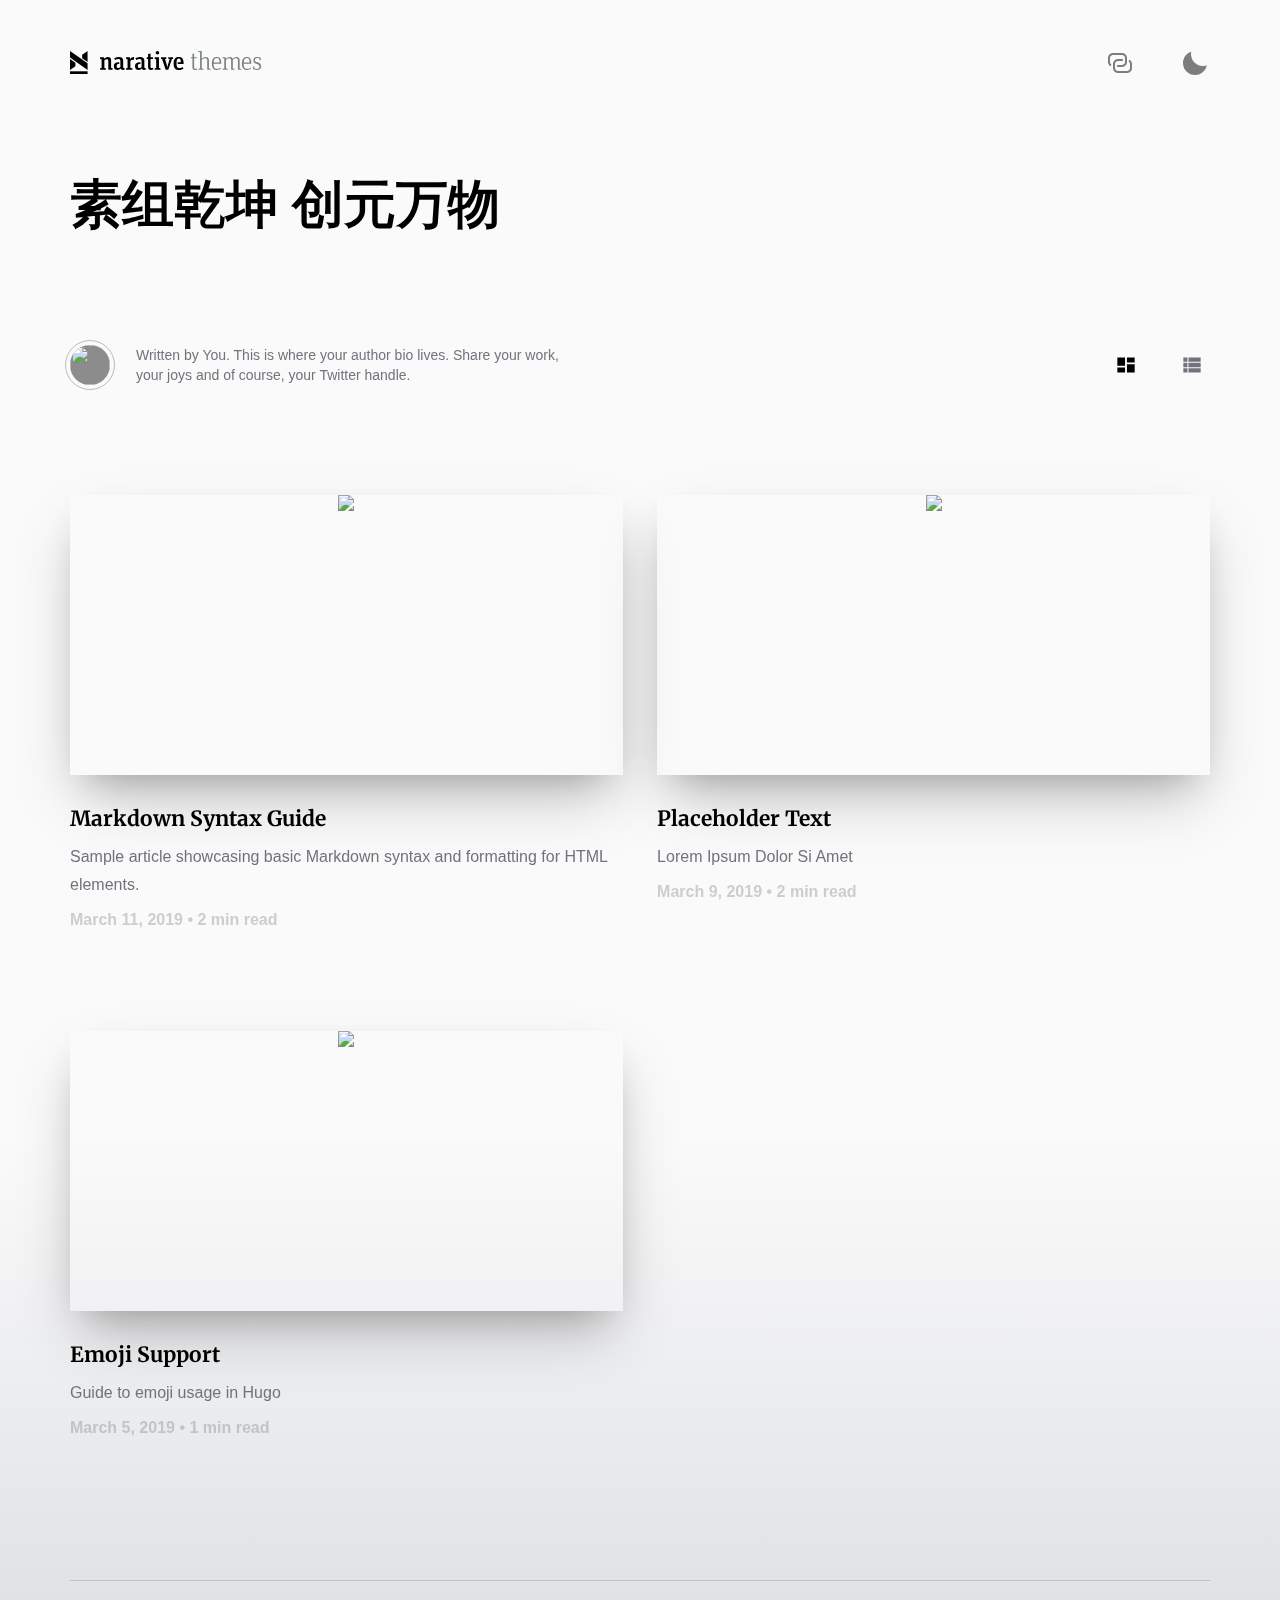
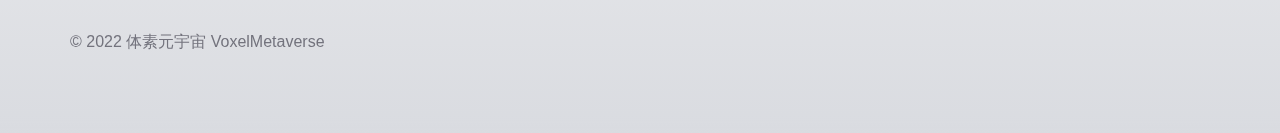
==== commit fb9e9679: "上传" ====
--- a/index.html
+++ b/index.html
@@ -1,5440 +1,413 @@
-<!DOCTYPE html>
-<html lang="zh-CN">
+<html>
+
 <head>
 	<meta name="generator" content="Hugo 0.94.2" />
-    <meta charset="UTF-8">
-    <meta http-equiv="X-UA-Compatible" content="IE=edge, chrome=1">
-    <meta name="viewport" content="width=device-width, initial-scale=1.0, minimum-scale=1.0, maximum-scale=1.0, user-scalable=no">
-    <meta name="theme-color" content="#f9f9f9">
-    <title>Bio &amp; IT 网址导航 | Hugo 主题</title>
-    <link rel="shortcut icon" href="assets/images/favicon.png">
-    <meta name="keywords" content="Bio &amp; IT 网址导航 | Hugo 主题">
-    <meta name="baidu-site-verification" content="code-ERzo5lqNbW" />
-    <meta name="sogou_site_verification" content="c5kms0qkyL"/>
-    <meta name="360-site-verification" content="fcc13eac55051e381be8a06453359bc1" />
-    <link rel='stylesheet' id='wp-block-library-css' href='.//assets/css/block-library.min-5.6.2.css' type='text/css' media='all'>
-    <link rel='stylesheet' id='iconfont-css' href='.//assets/css/iconfont-3.03029.1.css' type='text/css' media='all'>
-    <link rel='stylesheet' id='bootstrap-css' href='.//assets/css/bootstrap.min-4.3.1.css' type='text/css' media='all'>
-    <link rel='stylesheet' id='lightbox-css' href='.//assets/css/fancybox.min.css' type='text/css' media='all'>
-    <link rel='stylesheet' id='style-css' href='.//assets/css/onenav-style.css' type='text/css' media='all'>
-    <link rel='stylesheet' id='style-css' href='.//assets/css/custom-style.css' type='text/css' media='all'>
-    <link rel="stylesheet" id="fortawesome-css" href="https://cdn.jsdelivr.net/npm/@fortawesome/fontawesome-free@5.15.4/css/all.min.css" type="text/css">
-    <script type='text/javascript' src='.//assets/js/jquery.min-3.2.1.js' id='jquery-js'></script>
-    <script type='text/javascript' src='.//assets/js/content-search.js' id='content-search-js'></script>
-    
-    <script>
-        var _hmt = _hmt || [];
-        (function () {
-            var hm = document.createElement("script");
-            hm.src = "https://hm.baidu.com/hm.js?18f619820855042bca58b32408f44de7";
-            var s = document.getElementsByTagName("script")[0];
-            s.parentNode.insertBefore(hm, s);
-        })();
-    </script>
-       
-    <style>
-      .tooltip-inner {max-width:100px !important}
-    </style>
-</head>
-
-
-<body class="io-grey-mode">
-    
-    <div id="loading">
-        <style>
-            .loader {
-                width: 250px;
-                height: 50px;
-                line-height: 50px;
-                text-align: center;
-                position: absolute;
-                top: 50%;
-                left: 50%;
-                transform: translate(-50%, -50%);
-                font-family: helvetica, arial, sans-serif;
-                text-transform: uppercase;
-                font-weight: 900;
-                color: #f1404b;
-                letter-spacing: 0.2em
-            }
-
-            .loader::before,
-            .loader::after {
-                content: "";
-                display: block;
-                width: 15px;
-                height: 15px;
-                background: #f1404b;
-                position: absolute;
-                animation: load .7s infinite alternate ease-in-out
-            }
-
-            .loader::before {
-                top: 0
-            }
-
-            .loader::after {
-                bottom: 0
-            }
-
-            @keyframes load {
-                0% {
-                    left: 0;
-                    height: 30px;
-                    width: 15px
-                }
-
-                50% {
-                    height: 8px;
-                    width: 40px
-                }
-
-                100% {
-                    left: 235px;
-                    height: 30px;
-                    width: 15px
-                }
-            }
-        </style>
-        <div class="loader">Bio &amp; IT 网址导航</div>
-    </div>
-    
-    <div class="page-container">
-        <div id="sidebar" class="sticky sidebar-nav fade mini-sidebar" style="width: 60px;">
-            <div class="modal-dialog h-100  sidebar-nav-inner">
-                <div class="sidebar-logo border-bottom border-color">
-                    
-                    <div class="logo overflow-hidden">
-                        <a href="" class="logo-expanded">
-                            <img src="assets/images/bioitee-expand-light.png" height="40" class="logo-light"
-                                alt="Bio &amp; IT 网址导航 | Hugo 主题">
-                            <img src="assets/images/bioitee-expand-dark.png" height="40" class="logo-dark d-none"
-                                alt="Bio &amp; IT 网址导航 | Hugo 主题">
-                        </a>
-                        <a href="" class="logo-collapsed">
-                            <img src="assets/images/logo-collapse-light.png" height="40" class="logo-light"
-                                alt="Bio &amp; IT 网址导航 | Hugo 主题">
-                            <img src="assets/images/logo-collapse-dark.png" height="40" class="logo-dark d-none"
-                                alt="Bio &amp; IT 网址导航 | Hugo 主题">
-                        </a>
-                    </div>
-                    
-                </div>
-                <div class="sidebar-menu flex-fill">
-                    <div class="sidebar-scroll">
-                        <div class="sidebar-menu-inner">
-                            <ul>
-                                
-                                    
-                                    <li class="sidebar-item">
-                                        <a href="#366a7288b80ec8882b88467447296837" class="smooth">
-                                            <i class="far fa-star fa-lg icon-fw icon-lg mr-2"></i>
-                                            <span>常用推荐</span>
-                                        </a>
-                                    </li>
-                                    
-                                
-                                    
-                                    <li class="sidebar-item">
-                                        <a href="javascript:;" class="smooth change-href" data-change="科研办公">
-                                            <i class="fas fa-flask fa-lg icon-fw icon-lg mr-2"></i>
-                                            <span>科研办公</span>
-                                            <i class="iconfont icon-arrow-r-m sidebar-more text-sm"></i>
-                                        </a>
-                                        <ul>
-                                            
-                                            <li><a href="#89a839e0a347c0be73793d01e52c31ad" class="smooth"><span>生物信息</span></a></li>
-                                            
-                                            <li><a href="#acd617ea241c9daf2f251963bc03c6e3" class="smooth"><span>云服务器</span></a></li>
-                                            
-                                            <li><a href="#e0aade1cd567f730e498e248bbd6acdf" class="smooth"><span>办公学习</span></a></li>
-                                            
-                                        </ul>
-                                    </li> 
-                                    
-                                
-                                    
-                                    <li class="sidebar-item">
-                                        <a href="javascript:;" class="smooth change-href" data-change="悠闲娱乐">
-                                            <i class="fas fa-film fa-lg icon-fw icon-lg mr-2"></i>
-                                            <span>悠闲娱乐</span>
-                                            <i class="iconfont icon-arrow-r-m sidebar-more text-sm"></i>
-                                        </a>
-                                        <ul>
-                                            
-                                            <li><a href="#a4d417d7850fde0cd00e4af576621a63" class="smooth"><span>影音视频</span></a></li>
-                                            
-                                            <li><a href="#e15122403d5aca361a6b63ddea292464" class="smooth"><span>游戏竞技</span></a></li>
-                                            
-                                        </ul>
-                                    </li> 
-                                    
-                                
-                                    
-                                    <li class="sidebar-item">
-                                        <a href="javascript:;" class="smooth change-href" data-change="素材资源">
-                                            <i class="far fa-folder-open fa-lg icon-fw icon-lg mr-2"></i>
-                                            <span>素材资源</span>
-                                            <i class="iconfont icon-arrow-r-m sidebar-more text-sm"></i>
-                                        </a>
-                                        <ul>
-                                            
-                                            <li><a href="#5e6e1089ffbc5d7819c0d0f1f7b31ebc" class="smooth"><span>网盘资源</span></a></li>
-                                            
-                                            <li><a href="#7866a35b09d466b9cf0295af54d30d53" class="smooth"><span>图标素材</span></a></li>
-                                            
-                                            <li><a href="#779477bcccdd4ecb1d852c8d4a67caca" class="smooth"><span>图标设计</span></a></li>
-                                            
-                                            <li><a href="#ff65f7f9721757bf11b0b0c95f1b9446" class="smooth"><span>平面素材</span></a></li>
-                                            
-                                            <li><a href="#722d3693fc0b9344bb46ee220beac1b6" class="smooth"><span>字体资源</span></a></li>
-                                            
-                                            <li><a href="#113a0a745b4169af0f7646269c12ae66" class="smooth"><span>PPT资源</span></a></li>
-                                            
-                                        </ul>
-                                    </li> 
-                                    
-                                
-                                    
-                                    <li class="sidebar-item">
-                                        <a href="javascript:;" class="smooth change-href" data-change="开发设计">
-                                            <i class="fas fa-tools fa-lg icon-fw icon-lg mr-2"></i>
-                                            <span>开发设计</span>
-                                            <i class="iconfont icon-arrow-r-m sidebar-more text-sm"></i>
-                                        </a>
-                                        <ul>
-                                            
-                                            <li><a href="#4fbc8ba07df90bae306d8e3b83fc5a21" class="smooth"><span>图形创意</span></a></li>
-                                            
-                                            <li><a href="#542c016a714d85715d206c8892fba01f" class="smooth"><span>界面设计</span></a></li>
-                                            
-                                            <li><a href="#31e51a60697ff3fb1d1c4934cce67921" class="smooth"><span>在线配色</span></a></li>
-                                            
-                                            <li><a href="#9c2232288caaa8ec40948cef6a786ac2" class="smooth"><span>在线工具</span></a></li>
-                                            
-                                            <li><a href="#13a0e1cc22ccc31b31242a6046230729" class="smooth"><span>谷歌插件</span></a></li>
-                                            
-                                        </ul>
-                                    </li> 
-                                    
-                                
-                                    
-                                    <li class="sidebar-item">
-                                        <a href="javascript:;" class="smooth change-href" data-change="资讯学习">
-                                            <i class="fas fa-pencil-alt fa-lg icon-fw icon-lg mr-2"></i>
-                                            <span>资讯学习</span>
-                                            <i class="iconfont icon-arrow-r-m sidebar-more text-sm"></i>
-                                        </a>
-                                        <ul>
-                                            
-                                            <li><a href="#19cb9b648dba4efc58a205ea413b6b5d" class="smooth"><span>资讯书籍</span></a></li>
-                                            
-                                            <li><a href="#c7a9a750a4a636f0bb3e982b5ea9141c" class="smooth"><span>博客论坛</span></a></li>
-                                            
-                                            <li><a href="#33d3098041927a26a98ed4c6822c9687" class="smooth"><span>设计规范</span></a></li>
-                                            
-                                            <li><a href="#aec25b122d7aceb3dd3b64cf71858ed2" class="smooth"><span>视频教程</span></a></li>
-                                            
-                                        </ul>
-                                    </li> 
-                                    
-                                
-                            </ul>           
-                        </div>
-                    </div>
-                </div>
-                <div class="border-top py-2 border-color">
-                    <div class="flex-bottom">
-                        <ul>
-                            
-
-			    <li id="menu-item-212"
-                                 class="menu-item menu-item-type-custom menu-item-object-custom menu-item-212 sidebar-item">
-                                 <a href="#friendlink">
-                                     <i class="fab fa-staylinked icon-fw icon-lg mr-2"></i>
-                                     <span>友情链接</span>
-                                 </a>
-                            </li>
-
-                            <li id="menu-item-213"
-                                class="menu-item menu-item-type-custom menu-item-object-custom menu-item-213 sidebar-item">
-                                <a target="_blank" rel="noopener" href="https://www.yuque.com/shenweiyan/cookbook/webstack-hugo">
-                                    <i class="fa fa-info-circle icon-fw icon-lg mr-2"></i>
-                                    <span>关于导航</span></a>
-                            </li>
-                        </ul>
-                    </div>
-                </div>
-            </div>
+    <meta charset="utf-8">
+    <meta http-equiv="x-ua-compatible" content="ie=edge">
+    <meta name="viewport" content="width=device-width, initial-scale=1, shrink-to-fit=no">
+    <link rel="icon" href="/images/favicon.svg">
+    
+    <link rel="stylesheet" href="/scss/global.min.fb4dd79813ef5075eb6e0a596ca103e09f51efc11a614d013d4d9049d60904b1.css">
+    
+    <link rel="stylesheet" href="/css/prism.css" />
+    <link href="https://fonts.googleapis.com/css?family=Merriweather&display=swap" rel="stylesheet">
+    
+
+ 
+
+
+
+
+
+	
+
+
+
+
+
+<title>体素元宇宙 VoxelMetaverse</title>
+<meta name="description" content="">
+<meta property="og:title" content="体素元宇宙 VoxelMetaverse">
+<meta property="og:site_name" content="体素元宇宙 VoxelMetaverse">
+<meta property="og:description" content="">
+<meta property="og:url" content="https://example.com/">
+<meta property="og:type" content="website">
+<meta property="og:locale" content="en_US">
+<meta property="og:image" content='https://example.com/images/hero-2.jpg'><meta name="twitter:card" content="summary_large_image">
+<meta name="twitter:title" content="体素元宇宙 VoxelMetaverse">
+
+	<link rel="canonical" href="https://example.com/">
+
+
+	<meta name="twitter:description" content="">
+<meta name="twitter:image" content="https://example.com/images/hero-2.jpg">
+<meta property="article:published_time" content="2019-03-11T00:00:00&#43;00:00">
+	<meta property="article:updated_time" content="2019-03-11T00:00:00&#43;00:00">
+
+
+
+    </head>
+
+
+<body class="line-numbers">
+
+    
+    <script src="/js/initColors.js"></script>
+
+    <div class="layout-styled">
+
+        <Section class="section">
+  <div class="nav-container">
+    <a class="logo-link" href="/">
+      <div id="logo-desktop">
+        <svg
+        width="192"
+        height="23"
+        viewBox="0 0 192 23"
+        fill="none"
+        xmlns="http://www.w3.org/2000/svg"
+        className="Logo__Desktop"
+      >
+        <g clipPath="url(#clip0)">
+          <path
+            d="M120.941 6.15477H122.453V2.83255L124.114 2.44922V6.15477H126.713V7.30477H124.114V16.377C124.114 17.314 124.54 17.7826 125.435 17.7826C125.925 17.7826 126.478 17.6335 126.904 17.4205L127.181 18.4214C126.606 18.7835 125.861 18.9964 124.86 18.9964C123.539 18.9964 122.432 18.3788 122.432 16.5261V7.30477H120.92V6.15477H120.941Z"
+            fill="#7A8085"
+          />
+          <path
+            d="M131.739 7.77334C132.825 6.70852 134.273 5.89926 135.764 5.89926C137.723 5.89926 138.937 6.94278 138.937 9.17889V17.6122L140.555 17.8465V18.7409H137.233V9.58352C137.233 7.9863 136.616 7.30482 135.338 7.30482C134.166 7.30482 132.74 8.0076 131.739 8.90204V17.5909L133.442 17.8039V18.7196H128.416V17.8039L130.078 17.5909V1.29926L128.374 1.04371V0.0214844H131.739V7.77334V7.77334Z"
+            fill="#7A8085"
+          />
+          <path
+            d="M141.854 12.4374C141.854 7.6883 143.92 5.89941 146.731 5.89941C149.648 5.89941 151.267 7.64571 151.267 11.9689V12.629H143.6C143.621 16.3772 144.686 17.8253 147.284 17.8253C148.605 17.8253 149.584 17.3994 150.5 16.7818L151.096 17.6124C150.01 18.5068 148.754 18.9966 147.008 18.9966C143.941 18.9753 141.854 17.2929 141.854 12.4374ZM143.621 11.5216H149.521C149.521 8.34849 148.754 6.98552 146.709 6.98552C144.857 6.98552 143.771 8.2633 143.621 11.5216Z"
+            fill="#7A8085"
+          />
+          <path
+            d="M162.682 7.85849C163.768 6.70849 165.024 5.87793 166.515 5.87793C168.474 5.87793 169.646 6.92145 169.646 9.15756V17.6335L171.286 17.8677V18.6983H167.963V9.68997C167.963 8.07145 167.388 7.32608 166.089 7.32608C164.918 7.32608 163.789 8.02886 162.81 8.9233V17.6122L164.449 17.8464V18.7409H161.127V9.68997C161.127 8.07145 160.552 7.32608 159.253 7.32608C158.082 7.32608 156.953 8.02886 155.973 8.9233V17.6122L157.677 17.8464V18.7409H152.651V17.8464L154.312 17.6122V7.47515L152.609 7.2196V6.15478H155.654L155.888 7.85849C156.974 6.72978 158.188 5.89923 159.679 5.89923C161.212 5.87793 162.277 6.51682 162.682 7.85849Z"
+            fill="#7A8085"
+          />
+          <path
+            d="M171.925 12.4374C171.925 7.6883 173.991 5.89941 176.802 5.89941C179.719 5.89941 181.338 7.64571 181.338 11.9689V12.629H173.671C173.692 16.3772 174.757 17.8253 177.355 17.8253C178.676 17.8253 179.655 17.3994 180.571 16.7818L181.167 17.6124C180.081 18.5068 178.825 18.9966 177.079 18.9966C174.012 18.9753 171.925 17.2929 171.925 12.4374ZM173.692 11.5216H179.591C179.591 8.34849 178.825 6.98552 176.78 6.98552C174.928 6.98552 173.863 8.2633 173.692 11.5216Z"
+            fill="#7A8085"
+          />
+          <path
+            d="M183.084 18.0383V15.504H184.234L184.618 17.442C185.278 17.7189 185.789 17.8892 186.811 17.8892C188.664 17.8892 189.558 17.0374 189.558 15.5466C189.558 14.0559 188.834 13.4809 186.79 12.8846C184.831 12.2883 183.382 11.4577 183.382 9.13645C183.382 7.39016 184.639 5.89941 187.195 5.89941C188.664 5.89941 189.835 6.17627 190.687 6.68738V9.15775H189.558L189.132 7.34756C188.579 7.09201 187.961 7.00682 187.258 7.00682C185.789 7.00682 184.852 7.7309 184.852 8.98738C184.852 10.3077 185.576 10.8189 187.365 11.3513C189.431 12.0115 191.156 12.7142 191.156 15.3976C191.156 17.7615 189.431 18.9753 186.79 18.9753C185.235 18.9753 183.957 18.6346 183.084 18.0383Z"
+            fill="#7A8085"
+          />
+          <path class="change-fill"
+            d="M38.3122 9.98811C38.3122 8.66774 37.9501 8.15663 36.9492 8.15663C36.1186 8.15663 35.0964 8.62515 34.3936 9.20015V16.9733L35.8418 17.165V18.6344H30.0918V17.165L31.5825 16.9733V8.24182L30.0918 7.92237V6.19737H33.9251L34.2446 7.64552C35.3733 6.55941 36.6298 5.87793 38.1418 5.87793C39.9946 5.87793 41.102 6.92145 41.102 9.07237V16.9733L42.5927 17.165V18.6344H38.3122V9.98811V9.98811Z"
+            fill="#000"
+          />
+          <path class="change-fill"
+            d="M62.3982 17.1858V18.6553H56.0732V17.1858L57.564 16.9942V8.2627L56.0732 7.94326V6.21826H59.8427L60.226 8.17752C61.0779 6.85715 62.1427 5.94141 63.6973 5.94141C63.8677 5.94141 64.0594 5.9627 64.1871 6.0053L63.8251 8.94418C63.5483 8.81641 63.2501 8.77381 62.8668 8.77381C61.8871 8.77381 61.1418 9.05067 60.3751 9.71085V16.9516L62.3982 17.1858Z"
+            fill="#000"
+          />
+          <path class="change-fill"
+            d="M76.7098 6.19733H78.0941V3.08807L80.5432 2.55566V6.21863H82.9709V8.0927H80.5432V15.6742C80.5432 16.5899 80.8839 16.9946 81.6293 16.9946C82.0978 16.9946 82.5876 16.8455 82.907 16.6751L83.3543 18.3575C82.758 18.6983 81.9061 18.9751 80.6709 18.9751C78.9672 18.9751 78.0941 18.1658 78.0941 16.0362V8.0927H76.7098V6.19733Z"
+            fill="#000"
+          />
+          <path class="change-fill"
+            d="M90.4664 17.1648V18.6343H84.6738V17.1648L86.1646 16.9731V8.24167L84.6738 7.92222V6.19722H88.9757V16.9731L90.4664 17.1648ZM85.696 1.76759C85.696 0.787963 86.4627 0 87.4423 0C88.422 0 89.1886 0.766667 89.1886 1.76759C89.1886 2.72593 88.422 3.51389 87.421 3.51389C86.4627 3.51389 85.696 2.72593 85.696 1.76759Z"
+            fill="#000"
+          />
+          <path class="change-fill"
+            d="M98.3251 7.90097V6.19727H103.053V7.92227L101.924 8.11393L98.3251 18.6556H95.663L92.064 8.09264L90.9991 7.92227V6.19727H96.2593V7.90097L95.0242 8.09264L96.7279 13.6084C97.0473 14.6519 97.1964 15.5037 97.3668 16.4834H97.388C97.5371 15.525 97.7714 14.5241 98.0482 13.5871L99.6668 8.07134L98.3251 7.90097Z"
+            fill="#000"
+          />
+          <path class="change-fill"
+            d="M75.6867 17.1224C74.5793 17.1437 74.3664 16.952 74.3664 15.9724V9.79645C74.3664 6.96404 72.9821 5.87793 70.3201 5.87793C68.3821 5.87793 66.7423 6.45293 65.4219 7.28349L66.2312 9.02978C67.3599 8.45478 68.4673 8.09274 69.7238 8.09274C71.1932 8.09274 71.5552 8.88071 71.5552 10.265V11.0316V11.2233V12.7779V12.8844V16.1214C71.0867 16.6326 70.4052 17.0585 69.4469 17.0585C68.3821 17.0585 67.871 16.5261 67.871 15.0353C67.871 13.3103 68.5951 12.8205 70.4904 12.7779V11.2233C66.6358 11.2659 65.0386 12.4372 65.0386 15.2057C65.0386 17.8465 66.4867 18.9752 68.6589 18.9752C70.2136 18.9752 71.0654 18.315 71.7895 17.5696C72.0451 18.5705 72.833 18.9752 73.8978 18.9752C74.6645 18.9752 75.3886 18.7622 75.8571 18.5066L75.6867 17.1224Z"
+            fill="#000"
+          />
+          <path class="change-fill"
+            d="M54.4968 17.1224C53.3894 17.1437 53.1764 16.952 53.1764 15.9724V9.79645C53.1764 6.96404 51.7922 5.87793 49.1301 5.87793C47.1922 5.87793 45.5523 6.45293 44.232 7.28349L45.0412 9.02978C46.1699 8.45478 47.2773 8.09274 48.5338 8.09274C50.0033 8.09274 50.3653 8.88071 50.3653 10.265V11.0316V11.2233V12.7779V12.8844V16.1214C49.8968 16.6326 49.2153 17.0585 48.257 17.0585C47.1922 17.0585 46.681 16.5261 46.681 15.0353C46.681 13.3103 47.4051 12.8205 49.3005 12.7779V11.2233C45.4459 11.2659 43.8486 12.4372 43.8486 15.2057C43.8486 17.8465 45.2968 18.9752 47.469 18.9752C49.0236 18.9752 49.8755 18.315 50.5996 17.5696C50.8551 18.5705 51.6431 18.9752 52.7079 18.9752C53.4746 18.9752 54.1986 18.7622 54.6672 18.5066L54.4968 17.1224Z"
+            fill="#000"
+          />
+          <path class="change-fill"
+            d="M107.653 13.055H113.594V11.9476C113.594 7.47534 111.869 5.89941 108.803 5.89941C105.63 5.89941 103.628 7.79478 103.628 12.4161C103.628 17.1013 105.523 18.9966 109.058 18.9966C110.954 18.9966 112.231 18.5068 113.467 17.5272L112.657 16.0577C111.678 16.6753 110.868 17.0587 109.463 17.0587C107.546 17.0587 106.801 16.1855 106.63 14.0133C106.588 13.6939 106.567 13.0976 106.567 12.4587C106.567 12.054 106.567 11.6707 106.588 11.3726V11.3513C106.737 8.51886 107.397 7.60312 108.781 7.60312C110.4 7.60312 110.783 8.58275 110.783 11.3513H107.674V13.055H107.653Z"
+            fill="#000"
+          />
+          <path class="change-fill" d="M17.5907 20.2954H0V23H17.5907V20.2954Z" fill="#000" />
+          <path class="change-fill"
+            d="M0 7.96484V18.9537L5.38796 15.1843V11.7343L0 7.96484Z"
+            fill="#000"
+          />
+          <path class="change-fill"
+            d="M17.5689 10.9463V0L12.1597 3.74815V7.13426L17.5689 10.9463Z"
+            fill="#000"
+          />
+          <path class="change-fill"
+            d="M17.5907 18.975L17.5694 12.288L0 0V6.62315L17.5907 18.975Z"
+            fill="#000"
+          />
+        </g>
+        <defs>
+          <clipPath id="clip0">
+            <rect width="191.156" height="23" fill="white" />
+          </clipPath>
+        </defs>
+      </svg>
+</div>
+<div id="logo-mobile" class="hidden">
+    <svg version="1.0" xmlns="http://www.w3.org/2000/svg"
+    width="23" height="23" viewBox="0 0 512.000000 512.000000"
+    preserveAspectRatio="xMidYMid meet">
+   <metadata>
+   Created by potrace 1.15, written by Peter Selinger 2001-2017
+   </metadata>
+   <g transform="translate(0.000000,512.000000) scale(0.100000,-0.100000)"
+   fill="" stroke="none">
+   <path d="M590 4383 l1 -738 756 -530 c698 -489 1151 -807 2618 -1837 l540
+   -380 3 748 c2 590 -1 751 -10 760 -7 7 -308 218 -668 470 -360 251 -1230 859
+   -1933 1351 -702 491 -1284 893 -1292 893 -13 0 -15 -92 -15 -737z"/>
+   <path d="M3887 4708 l-597 -412 0 -381 0 -381 597 -419 c328 -231 602 -421
+   610 -423 11 -3 13 204 13 1212 0 987 -2 1216 -13 1216 -7 0 -282 -186 -610
+   -412z"/>
+   <path d="M590 2135 c0 -910 3 -1225 11 -1225 10 0 343 231 1049 728 l155 109
+   0 389 0 388 -595 418 c-327 229 -601 417 -607 418 -10 0 -13 -251 -13 -1225z"/>
+   <path d="M590 320 l0 -310 1960 0 1960 0 0 310 0 310 -1960 0 -1960 0 0 -310z"/>
+   </g>
+   </svg>
+</div>
+      <span class="header-hidden">Navigate back to the homepage</span>
+    </a>
+    <div class="nav-controls">
+      <button id="copyButton" class="icon-wrapper">
+        <svg
+    class="icon-image"
+    width="24"
+    height="20"
+    viewBox="0 0 24 20"
+    fill="none"
+    xmlns="http://www.w3.org/2000/svg"
+    >
+    <path
+      fillRule="evenodd"
+      clipRule="evenodd"
+      d="M2 5C2 3.34328 3.34328 2 5 2H14C15.6567 2 17 3.34328 17 5V9C17 10.6567 15.6567 12 14 12H10C9.44771 12 9 12.4477 9 13C9 13.5523 9.44771 14 10 14H14C16.7613 14 19 11.7613 19 9V5C19 2.23872 16.7613 0 14 0H5C2.23872 0 0 2.23872 0 5V9C0 10.4938 0.656313 11.8361 1.6935 12.7509C2.10768 13.1163 2.73961 13.0767 3.10494 12.6625C3.47028 12.2483 3.43068 11.6164 3.0165 11.2511C2.39169 10.6999 2 9.89621 2 9V5ZM7 11C7 9.34328 8.34328 8 10 8H14C14.5523 8 15 7.55228 15 7C15 6.44772 14.5523 6 14 6H10C7.23872 6 5 8.23872 5 11V15C5 17.7613 7.23872 20 10 20H19C21.7613 20 24 17.7613 24 15V11C24 9.50621 23.3437 8.16393 22.3065 7.24906C21.8923 6.88372 21.2604 6.92332 20.8951 7.3375C20.5297 7.75168 20.5693 8.38361 20.9835 8.74894C21.6083 9.30007 22 10.1038 22 11V15C22 16.6567 20.6567 18 19 18H10C8.34328 18 7 16.6567 7 15V11Z"
+      fill="#000"
+    />
+</svg>
+        <div id="toolTip" class="tool-tip " >
+            copied
         </div>
-
-
-<div class="main-content flex-fill">
-    <div class="big-header-banner">
-        <div id="header" class="page-header sticky">
-            <div class="navbar navbar-expand-md">
-                <div class="container-fluid p-0">
-
-                    <a href="" class="navbar-brand d-md-none" title="Bio &amp; IT 网址导航 | Hugo 主题">
-                        <img src="assets/images/logo-collapse-light.png" class="logo-light"
-                            alt="Bio &amp; IT 网址导航 | Hugo 主题">
-                        <img src="assets/images/logo-collapse-dark.png" class="logo-dark d-none"
-                            alt="Bio &amp; IT 网址导航 | Hugo 主题">
-                    </a>
-
-                    <div class="collapse navbar-collapse order-2 order-md-1">
-                        <div class="header-mini-btn">
-                            <label>
-                                <input id="mini-button" type="checkbox">
-                                <svg viewbox="0 0 100 100" xmlns="http://www.w3.org/2000/svg">
-                                    <path class="line--1" d="M0 40h62c18 0 18-20-17 5L31 55"></path>
-                                    <path class="line--2" d="M0 50h80"></path>
-                                    <path class="line--3" d="M0 60h62c18 0 18 20-17-5L31 45"></path>
-                                </svg>
-                            </label>
-
-                        </div>
-
-                        <ul class="navbar-nav site-menu" style="margin-right: 16px;">
-                            <li id="menu-item-281"
-                                class="menu-item menu-item-type-post_type menu-item-object-page menu-item-281">
-                                <a href="./">
-                                    <i class="fa fa-home fa-lg mr-2"></i>
-                                    <span>首页</span></a>
-                            </li>
-                            <li id="menu-item-786"
-                                class="menu-item menu-item-type-custom menu-item-object-custom menu-item-786">
-                                <a target="_blank" rel="noopener" href="https://www.yuque.com/shenweiyan">
-                                    <i class="fa fa-book fa-lg mr-2"></i>
-                                    <span>语雀</span></a></li>
-                            <li id="menu-item-284"
-                                class="menu-item menu-item-type-post_type menu-item-object-page menu-item-has-children menu-item-284">
-                                <a href="">
-                                    <i class="fa fa-cog fa-lg mr-2"></i>
-                                    <span>配置</span></a>
-                                <ul class="sub-menu">
-                                    <li id="menu-item-264"
-                                        class="menu-item menu-item-type-post_type menu-item-object-page menu-item-264">
-                                        <a href="">新增导航</a>
-                                    </li>
-                                    <li id="menu-item-285"
-                                        class="menu-item menu-item-type-custom menu-item-object-custom menu-item-285">
-                                        <a href="">新增图标</a>
-                                    </li>
-                                </ul>
-                            </li>
-                        </ul>
+        <input id="copyText" style="opacity: 0;" type="text" class="tool-tip " />
+      </button>
+
+      <button id="themeColorButton" class="icon-wrapper"> 
+        <div id="sunRays" class="sun-rays"></div>
+        <div id="moonOrSun" class="moon-or-sun"></div>
+        <div id="moonMask" class="moon-mask"></div>
+      </button>
+    </div>
+</div>
+</Section>
+
+
+<script src="/js/toggleLogos.js"></script>
+
+
+<script src="/js/toggleColors.js"></script>
+
+
+<script src="/js/copyUrl.js"></script>
+
+        
+
+<Section class="section" relative id="Articles__Hero">
+    <div class="heading-container" style="max-width: 652px;">
+        <h1 class="hero-heading">素组乾坤 创元万物</h1>
+    </div>
+    <div class="subheading-container">
+            <div class="bio-container">
+        
+            
+                
+                    <a href="/authors/hugo-authors/" class="bio-link">
                         
-                        <div class="rounded-circle weather">
-                            <div id="he-plugin-simple" style="display: contents;"></div>
-                            <script>WIDGET = {
-                                    CONFIG: {
-                                        "modules": "01234",
-                                        "background": 5,
-                                        "tmpColor": "E4C600",
-                                        "tmpSize": 14,
-                                        "cityColor": "E4C600",
-                                        "citySize": 14,
-                                        "aqiColor": "#E4C600",
-                                        "aqiSize": 14,
-                                        "weatherIconSize": 24,
-                                        "alertIconSize": 18,
-                                        "padding": "10px 10px 10px 10px",
-                                        "shadow": "1",
-                                        "language": "auto",
-                                        "borderRadius": 5,
-                                        "fixed": "false",
-                                        "vertical": "middle",
-                                        "horizontal": "left",
-                                        "key": "085791e805a24491b43b06cf58ab31e7"
-                                    }
-                                }
-                            </script>
-                            <script src="https://widget.qweather.net/simple/static/js/he-simple-common.js?v=2.0"></script>
-                        </div>
-                        
-                    </div>
-
-                    <ul class="nav navbar-menu text-xs order-1 order-md-2">
-                        
-                        <li class="nav-item mr-3 mr-lg-0 d-none d-lg-block">
-                            <script>
-                                fetch('https://v1.hitokoto.cn')
-                                    .then(response => response.json())
-                                    .then(data => {
-                                    const hitokoto = document.getElementById('hitokoto_text')
-                                    hitokoto.href = 'https://hitokoto.cn/?uuid=' + data.uuid
-                                    hitokoto.innerText = data.hitokoto
-                                    })
-                                    .catch(console.error)
-                            </script>                           
-                            <div id="hitokoto"><a href="#" target="_blank" id="hitokoto_text">疏影横斜水清浅，暗香浮动月黄昏。</a></div>
-                        </li>
-                        
-                        <li class="nav-search ml-3 ml-md-4">
-                            <a href="javascript:" data-toggle="modal" data-target="#search-modal"><i
-                                    class="iconfont icon-search icon-2x"></i></a>
-                        </li>
-                        <li class="nav-item d-md-none mobile-menu ml-3 ml-md-4">
-                            <a href="javascript:" id="sidebar-switch" data-toggle="modal"
-                                data-target="#sidebar"><i class="iconfont icon-classification icon-2x"></i></a>
-                        </li>
-                    </ul>
-                </div>
-            </div>
-        </div>
-        <div class="placeholder" style="height:74px"></div>
-    </div>
-
-
-<div class="header-big  post-top css-color mb-4" id="search-bg" style="">
-    <div class="s-search">
-        <div id="search" class="s-search mx-auto">
-            <div id="search-list-menu" class="hide-type-list">
-                <div class="s-type text-center">
-                    <div class="s-type-list big">
-                        <div class="anchor" style="position: absolute; left: 50%; opacity: 0;"></div>
-                        <label for="type-bing" class="" data-id="group-a"><span>常用</span></label>
-                        <label for="type-baidu1" data-id="group-b"><span>搜索</span></label>
-                        <label for="type-br" data-id="group-c"><span>工具</span></label>
-                        <label for="type-zhihu" data-id="group-d"><span>社区</span></label>
-                        <label for="type-taobao1" data-id="group-e"><span>生活</span></label>
-                        <label for="type-zhaopin" data-id="group-f"><span>求职</span></label>
-                    </div>
-                </div>
-            </div>
-
-            <form action="https://www.baidu.com?s=" method="get" target="_blank" class="super-search-fm">
-                <input type="text" id="search-text" class="form-control smart-tips search-key" zhannei=""
-                    placeholder="输入关键字搜索" style="outline:0" autocomplete="off">
-                <button class="submit" type="submit"><i class="iconfont icon-search"></i></button>
-            </form>
-
-            <div id="search-list" class="hide-type-list">
-                <div class="search-group group-a ">
-                    <ul class="search-type">
-                        <li><input checked="checked" hidden="" type="radio" name="type" id="type-bing"
-                                value="https://cn.bing.com/search?q=" data-placeholder="微软 Bing 搜索"><label
-                                for="type-bing"><span class="text-muted">必应</span></label></li>
-                        <li><input hidden="" type="radio" name="type" id="type-baidu"
-                                value="https://www.baidu.com/s?wd=" data-placeholder="百度一下，你就知道"><label
-                                for="type-baidu"><span class="text-muted">百度</span></label></li>
-                        <li><input hidden="" type="radio" name="type" id="type-google"
-                                value="https://www.google.com/search?q=" data-placeholder="谷歌搜索"><label
-                                for="type-google"><span class="text-muted">谷歌</span></label></li>
-                        <li><input hidden="" type="radio" name="type" id="type-zhannei"
-                                value="https://www.iplaysoft.com/?s="
-                                data-placeholder="软件搜索"><label for="type-zhannei"><span
-                                    class="text-muted">软件</span></label></li>
-                        <li><input hidden="" type="radio" name="type" id="type-taobao"
-                                value="https://s.taobao.com/search?q=" data-placeholder="淘宝搜索"><label
-                                for="type-taobao"><span class="text-muted">淘宝</span></label></li>
-                    </ul>
-                </div>
-                <div class="search-group group-b ">
-                    <ul class="search-type">
-                        <li><input hidden="" type="radio" name="type" id="type-baidu1"
-                                value="https://www.baidu.com/s?wd=" data-placeholder="百度一下，你就知道"><label
-                                for="type-baidu1"><span class="text-muted">百度</span></label></li>
-                        <li><input hidden="" type="radio" name="type" id="type-google1"
-                                value="https://www.google.com/search?q=" data-placeholder="谷歌搜索"><label
-                                for="type-google1"><span class="text-muted">谷歌</span></label></li>
-                        <li><input hidden="" type="radio" name="type" id="type-360"
-                                value="https://www.so.com/s?q=" data-placeholder="360 好搜"><label
-                                for="type-360"><span class="text-muted">360</span></label></li>
-                        <li><input hidden="" type="radio" name="type" id="type-sogo"
-                                value="https://www.sogou.com/web?query=" data-placeholder="搜狗搜索"><label
-                                for="type-sogo"><span class="text-muted">搜狗</span></label></li>
-                        <li><input hidden="" type="radio" name="type" id="type-bing1"
-                                value="https://cn.bing.com/search?q=" data-placeholder="微软 Bing 搜索"><label
-                                for="type-bing1"><span class="text-muted">必应</span></label></li>
-                        <li><input hidden="" type="radio" name="type" id="type-sm"
-                                value="https://yz.m.sm.cn/s?q=" data-placeholder="UC 移动端搜索"><label
-                                for="type-sm"><span class="text-muted">神马</span></label></li>
-                    </ul>
-                </div>
-                <div class="search-group group-c ">
-                    <ul class="search-type">
-                        <li><input hidden="" type="radio" name="type" id="type-br"
-                                value="https://rank.chinaz.com/all/"
-                                data-placeholder="请输入网址(不带 https://)"><label for="type-br"><span
-                                    class="text-muted">权重查询</span></label></li>
-                        <li><input hidden="" type="radio" name="type" id="type-links"
-                                value="https://link.chinaz.com/" data-placeholder="请输入网址(不带 https://)"><label
-                                for="type-links"><span class="text-muted">友链检测</span></label></li>
-                        <li><input hidden="" type="radio" name="type" id="type-icp"
-                                value="https://icp.aizhan.com/" data-placeholder="请输入网址(不带 https://)"><label
-                                for="type-icp"><span class="text-muted">备案查询</span></label></li>
-                        <li><input hidden="" type="radio" name="type" id="type-ping"
-                                value="https://ping.chinaz.com/" data-placeholder="请输入网址(不带 https://)"><label
-                                for="type-ping"><span class="text-muted">PING 检测</span></label></li>
-                        <li><input hidden="" type="radio" name="type" id="type-404"
-                                value="https://tool.chinaz.com/Links/?DAddress="
-                                data-placeholder="请输入网址(不带https://)"><label for="type-404"><span
-                                    class="text-muted">死链检测</span></label></li>
-                        <li><input hidden="" type="radio" name="type" id="type-ciku"
-                                value="https://www.ciku5.com/s?wd=" data-placeholder="请输入关键词"><label
-                                for="type-ciku"><span class="text-muted">关键词挖掘</span></label></li>
-                    </ul>
-                </div>
-                <div class="search-group group-d ">
-                    <ul class="search-type">
-                        <li><input hidden="" type="radio" name="type" id="type-zhihu" value="https://www.zhihu.com/search?type=content&q=" data-placeholder="知乎">
-                            <label for="type-zhihu"><span class="text-muted">知乎</span></label></li>
-                        <li><input hidden="" type="radio" name="type" id="type-wechat" value="https://weixin.sogou.com/weixin?type=2&query=" data-placeholder="微信">
-                            <label for="type-wechat"><span class="text-muted">微信</span></label></li>
-                        <li><input hidden="" type="radio" name="type" id="type-weibo" value="https://s.weibo.com/weibo/" data-placeholder="微博">
-                            <label for="type-weibo"><span class="text-muted">微博</span></label></li>
-                        <li><input hidden="" type="radio" name="type" id="type-douban" value="https://www.douban.com/search?q=" data-placeholder="豆瓣">
-                            <label for="type-douban"><span class="text-muted">豆瓣</span></label></li>
-                    </ul>
-                </div>
-                <div class="search-group group-e ">
-                    <ul class="search-type">
-                        <li><input hidden="" type="radio" name="type" id="type-taobao1" value="https://s.taobao.com/search?q=" data-placeholder="淘宝">
-                            <label for="type-taobao1"><span class="text-muted">淘宝</span></label></li>
-                        <li><input hidden="" type="radio" name="type" id="type-jd" value="https://search.jd.com/Search?keyword=" data-placeholder="京东">
-                            <label for="type-jd"><span class="text-muted">京东</span></label></li>
-                        <li><input hidden="" type="radio" name="type" id="type-xiachufang" value="https://www.xiachufang.com/search/?keyword=" data-placeholder="下厨房">
-                            <label for="type-xiachufang"><span class="text-muted">下厨房</span></label></li>
-                        <li><input hidden="" type="radio" name="type" id="type-xiangha" value="https://www.xiangha.com/so/?q=caipu&s=" data-placeholder="香哈菜谱">
-                            <label for="type-xiangha"><span class="text-muted">香哈菜谱</span></label></li>
-                        <li><input hidden="" type="radio" name="type" id="type-12306" value="https://www.12306.cn/?" data-placeholder="12306">
-                            <label for="type-12306"><span class="text-muted">12306</span></label></li>
-                        <li><input hidden="" type="radio" name="type" id="type-qunar" value="https://www.qunar.com/?" data-placeholder="去哪儿">
-                            <label for="type-qunar"><span class="text-muted">去哪儿</span></label></li>
-                    </ul>
-                </div>
-                <div class="search-group group-f ">
-                    <ul class="search-type">
-                        <li><input hidden="" type="radio" name="type" id="type-zhaopin" value="https://sou.zhaopin.com/jobs/searchresult.ashx?kw=" data-placeholder="智联招聘">
-                            <label for="zhaopin"><span  class="text-muted">智联招聘</span></label></li>
-                        <li><input hidden="" type="radio" name="type" id="type-51job" value="https://search.51job.com/?" data-placeholder="前程无忧">
-                            <label for="type-51job"><span class="text-muted">前程无忧</span></label></li>
-                        <li><input hidden="" type="radio" name="type" id="type-lagou" value="https://www.lagou.com/jobs/list_" data-placeholder="拉钩网">
-                            <label for="type-lagou"><span class="text-muted">拉钩网</span></label></li>
-                        <li><input hidden="" type="radio" name="type" id="type-liepin" value="https://www.liepin.com/zhaopin/?key=" data-placeholder="猎聘网">
-                            <label for="type-liepin"><span class="text-muted">猎聘网</span></label></li>
-                    </ul>
-                </div>
-            </div>
-            <div class="card search-smart-tips search-hot-text">
-                <ul id="word" style="display: none"></ul>
-            </div>
-        </div>
-    </div>
-    
-</div>
-
-
-<div id="content" class="content-site customize-site">
-    
-        
-            
-            <div class="d-flex flex-fill">
-                <h4 class="text-gray text-lg mb-4">
-                    <i class="site-tag iconfont icon-tag icon-lg mr-1" id="366a7288b80ec8882b88467447296837"></i>
-                    常用推荐
-                </h4>
-                <div class="flex-fill"></div>
-                <a class='btn-move text-xs' href='#'>more+</a>
-            </div>
-            
-            <div class="row">
-                
-                <div class="url-card col-6  col-sm-6 col-md-4 col-xl-5a col-xxl-6a">
-                    <div class="url-body default">
-                        <a href="https://www.yuque.com/" target="_blank" data-id="689xxx" data-url="https://www.yuque.com/"
-                            class="card no-c  mb-4 site-689" title="语雀">
-                            <div class="card-body">
-                                <div class="url-content d-flex align-items-center">
-                                    <div class="url-img mr-2 d-flex align-items-center justify-content-center">
-                                        
-                                        <img class="lazy" src="assets/images/logos/%e8%af%ad%e9%9b%80.jpg" data-src="assets/images/logos/%e8%af%ad%e9%9b%80.jpg"
-                                            onerror="javascript:this.src='assets\/images\/logos/语雀.jpg'" alt="语雀">
-                                        
-                                    </div>
-                                    <div class="url-info flex-fill">
-                                        <div class="text-sm overflowClip_1">
-                                            <strong>语雀</strong>
-                                        </div>
-                                        <p class="overflowClip_1 m-0 text-muted text-xs">专业的云端知识库。</p>
-                                    </div>
+                            <div class="bio-avatar">
+                                <div class="bio-avatar-inner">
+                                    <img class="author-avatar" src="/images/profile-01.jpeg" />
                                 </div>
                             </div>
-                        </a>
-                        <a href="https://www.yuque.com/" class="togo text-center text-muted is-views" data-id="689"
-                            data-toggle="tooltip" data-placement="right" title="直达" rel="nofollow">
-                            <i class="iconfont icon-goto"></i>
-                        </a>
-                    </div>
-                </div>
-                
-                <div class="url-card col-6  col-sm-6 col-md-4 col-xl-5a col-xxl-6a">
-                    <div class="url-body default">
-                        <a href="http://mail.qq.com/" target="_blank" data-id="689xxx" data-url="http://mail.qq.com/"
-                            class="card no-c  mb-4 site-689" title="QQ 邮箱">
-                            <div class="card-body">
-                                <div class="url-content d-flex align-items-center">
-                                    <div class="url-img mr-2 d-flex align-items-center justify-content-center">
-                                        
-                                        <img class="lazy" src="assets/images/logos/qq%e9%82%ae%e7%ae%b1.png" data-src="assets/images/logos/qq%e9%82%ae%e7%ae%b1.png"
-                                            onerror="javascript:this.src='assets\/images\/logos/qq邮箱.png'" alt="QQ 邮箱">
-                                        
-                                    </div>
-                                    <div class="url-info flex-fill">
-                                        <div class="text-sm overflowClip_1">
-                                            <strong>QQ 邮箱</strong>
-                                        </div>
-                                        <p class="overflowClip_1 m-0 text-muted text-xs">腾讯 QQ 邮箱。</p>
-                                    </div>
-                                </div>
-                            </div>
-                        </a>
-                        <a href="http://mail.qq.com/" class="togo text-center text-muted is-views" data-id="689"
-                            data-toggle="tooltip" data-placement="right" title="直达" rel="nofollow">
-                            <i class="iconfont icon-goto"></i>
-                        </a>
-                    </div>
-                </div>
-                
-                <div class="url-card col-6  col-sm-6 col-md-4 col-xl-5a col-xxl-6a">
-                    <div class="url-body default">
-                        <a href="https://www.oschina.net/" target="_blank" data-id="689xxx" data-url="https://www.oschina.net/"
-                            class="card no-c  mb-4 site-689" title="开源中国">
-                            <div class="card-body">
-                                <div class="url-content d-flex align-items-center">
-                                    <div class="url-img mr-2 d-flex align-items-center justify-content-center">
-                                        
-                                        <img class="lazy" src="assets/images/logos/%e5%bc%80%e6%ba%90%e4%b8%ad%e5%9b%bd.jpg" data-src="assets/images/logos/%e5%bc%80%e6%ba%90%e4%b8%ad%e5%9b%bd.jpg"
-                                            onerror="javascript:this.src='assets\/images\/logos/开源中国.jpg'" alt="开源中国">
-                                        
-                                    </div>
-                                    <div class="url-info flex-fill">
-                                        <div class="text-sm overflowClip_1">
-                                            <strong>开源中国</strong>
-                                        </div>
-                                        <p class="overflowClip_1 m-0 text-muted text-xs">中文开源技术交流社区。</p>
-                                    </div>
-                                </div>
-                            </div>
-                        </a>
-                        <a href="https://www.oschina.net/" class="togo text-center text-muted is-views" data-id="689"
-                            data-toggle="tooltip" data-placement="right" title="直达" rel="nofollow">
-                            <i class="iconfont icon-goto"></i>
-                        </a>
-                    </div>
-                </div>
-                
-                <div class="url-card col-6  col-sm-6 col-md-4 col-xl-5a col-xxl-6a">
-                    <div class="url-body default">
-                        <a href="https://mp.weixin.qq.com/" target="_blank" data-id="689xxx" data-url="https://mp.weixin.qq.com/"
-                            class="card no-c  mb-4 site-689" title="公众号平台">
-                            <div class="card-body">
-                                <div class="url-content d-flex align-items-center">
-                                    <div class="url-img mr-2 d-flex align-items-center justify-content-center">
-                                        
-                                        <img class="lazy" src="assets/images/logos/%e5%be%ae%e4%bf%a1%e5%85%ac%e4%bc%97%e5%8f%b7.png" data-src="assets/images/logos/%e5%be%ae%e4%bf%a1%e5%85%ac%e4%bc%97%e5%8f%b7.png"
-                                            onerror="javascript:this.src='assets\/images\/logos/微信公众号.png'" alt="公众号平台">
-                                        
-                                    </div>
-                                    <div class="url-info flex-fill">
-                                        <div class="text-sm overflowClip_1">
-                                            <strong>公众号平台</strong>
-                                        </div>
-                                        <p class="overflowClip_1 m-0 text-muted text-xs">再小的个体也有自己的品牌。</p>
-                                    </div>
-                                </div>
-                            </div>
-                        </a>
-                        <a href="https://mp.weixin.qq.com/" class="togo text-center text-muted is-views" data-id="689"
-                            data-toggle="tooltip" data-placement="right" title="直达" rel="nofollow">
-                            <i class="iconfont icon-goto"></i>
-                        </a>
-                    </div>
-                </div>
-                
-                <div class="url-card col-6  col-sm-6 col-md-4 col-xl-5a col-xxl-6a">
-                    <div class="url-body default">
-                        <a href="https://shenweiyan.coding.net/user/projects" target="_blank" data-id="689xxx" data-url="https://shenweiyan.coding.net/user/projects"
-                            class="card no-c  mb-4 site-689" title="CODING">
-                            <div class="card-body">
-                                <div class="url-content d-flex align-items-center">
-                                    <div class="url-img mr-2 d-flex align-items-center justify-content-center">
-                                        
-                                        <img class="lazy" src="assets/images/logos/coding.png" data-src="assets/images/logos/coding.png"
-                                            onerror="javascript:this.src='assets\/images\/logos/coding.png'" alt="CODING">
-                                        
-                                    </div>
-                                    <div class="url-info flex-fill">
-                                        <div class="text-sm overflowClip_1">
-                                            <strong>CODING</strong>
-                                        </div>
-                                        <p class="overflowClip_1 m-0 text-muted text-xs">个人 CODING 代码托管。</p>
-                                    </div>
-                                </div>
-                            </div>
-                        </a>
-                        <a href="https://shenweiyan.coding.net/user/projects" class="togo text-center text-muted is-views" data-id="689"
-                            data-toggle="tooltip" data-placement="right" title="直达" rel="nofollow">
-                            <i class="iconfont icon-goto"></i>
-                        </a>
-                    </div>
-                </div>
-                
-                <div class="url-card col-6  col-sm-6 col-md-4 col-xl-5a col-xxl-6a">
-                    <div class="url-body default">
-                        <a href="https://github.com/" target="_blank" data-id="689xxx" data-url="https://github.com/"
-                            class="card no-c  mb-4 site-689" title="GitHub">
-                            <div class="card-body">
-                                <div class="url-content d-flex align-items-center">
-                                    <div class="url-img mr-2 d-flex align-items-center justify-content-center">
-                                        
-                                        <img class="lazy" src="assets/images/logos/github.jpg" data-src="assets/images/logos/github.jpg"
-                                            onerror="javascript:this.src='assets\/images\/logos/github.jpg'" alt="GitHub">
-                                        
-                                    </div>
-                                    <div class="url-info flex-fill">
-                                        <div class="text-sm overflowClip_1">
-                                            <strong>GitHub</strong>
-                                        </div>
-                                        <p class="overflowClip_1 m-0 text-muted text-xs">GitHub 开源社区。</p>
-                                    </div>
-                                </div>
-                            </div>
-                        </a>
-                        <a href="https://github.com/" class="togo text-center text-muted is-views" data-id="689"
-                            data-toggle="tooltip" data-placement="right" title="直达" rel="nofollow">
-                            <i class="iconfont icon-goto"></i>
-                        </a>
-                    </div>
-                </div>
-                
-                <div class="url-card col-6  col-sm-6 col-md-4 col-xl-5a col-xxl-6a">
-                    <div class="url-body default">
-                        <a href="http://md.aclickall.com/" target="_blank" data-id="689xxx" data-url="http://md.aclickall.com/"
-                            class="card no-c  mb-4 site-689" title="Md2ALL">
-                            <div class="card-body">
-                                <div class="url-content d-flex align-items-center">
-                                    <div class="url-img mr-2 d-flex align-items-center justify-content-center">
-                                        
-                                        <img class="lazy" src="assets/images/logos/md2all.jpg" data-src="assets/images/logos/md2all.jpg"
-                                            onerror="javascript:this.src='assets\/images\/logos/md2all.jpg'" alt="Md2ALL">
-                                        
-                                    </div>
-                                    <div class="url-info flex-fill">
-                                        <div class="text-sm overflowClip_1">
-                                            <strong>Md2ALL</strong>
-                                        </div>
-                                        <p class="overflowClip_1 m-0 text-muted text-xs">Markdown 排版利器。</p>
-                                    </div>
-                                </div>
-                            </div>
-                        </a>
-                        <a href="http://md.aclickall.com/" class="togo text-center text-muted is-views" data-id="689"
-                            data-toggle="tooltip" data-placement="right" title="直达" rel="nofollow">
-                            <i class="iconfont icon-goto"></i>
-                        </a>
-                    </div>
-                </div>
-                
-                <div class="url-card col-6  col-sm-6 col-md-4 col-xl-5a col-xxl-6a">
-                    <div class="url-body default">
-                        <a href="https://mdx.ncbix.com/" target="_blank" data-id="689xxx" data-url="https://mdx.ncbix.com/"
-                            class="card no-c  mb-4 site-689" title="Md2X 定制版">
-                            <div class="card-body">
-                                <div class="url-content d-flex align-items-center">
-                                    <div class="url-img mr-2 d-flex align-items-center justify-content-center">
-                                        
-                                        <img class="lazy" src="assets/images/logos/mdx.png" data-src="assets/images/logos/mdx.png"
-                                            onerror="javascript:this.src='assets\/images\/logos/mdx.png'" alt="Md2X 定制版">
-                                        
-                                    </div>
-                                    <div class="url-info flex-fill">
-                                        <div class="text-sm overflowClip_1">
-                                            <strong>Md2X 定制版</strong>
-                                        </div>
-                                        <p class="overflowClip_1 m-0 text-muted text-xs">Markdown 排版利器，Md2All 定制版。</p>
-                                    </div>
-                                </div>
-                            </div>
-                        </a>
-                        <a href="https://mdx.ncbix.com/" class="togo text-center text-muted is-views" data-id="689"
-                            data-toggle="tooltip" data-placement="right" title="直达" rel="nofollow">
-                            <i class="iconfont icon-goto"></i>
-                        </a>
-                    </div>
-                </div>
-                
-                <div class="url-card col-6  col-sm-6 col-md-4 col-xl-5a col-xxl-6a">
-                    <div class="url-body default">
-                        <a href="https://weixin.sogou.com/" target="_blank" data-id="689xxx" data-url="https://weixin.sogou.com/"
-                            class="card no-c  mb-4 site-689" title="搜狗微信">
-                            <div class="card-body">
-                                <div class="url-content d-flex align-items-center">
-                                    <div class="url-img mr-2 d-flex align-items-center justify-content-center">
-                                        
-                                        <img class="lazy" src="assets/images/logos/%e6%90%9c%e7%8b%97%e5%be%ae%e4%bf%a1.jpg" data-src="assets/images/logos/%e6%90%9c%e7%8b%97%e5%be%ae%e4%bf%a1.jpg"
-                                            onerror="javascript:this.src='assets\/images\/logos/搜狗微信.jpg'" alt="搜狗微信">
-                                        
-                                    </div>
-                                    <div class="url-info flex-fill">
-                                        <div class="text-sm overflowClip_1">
-                                            <strong>搜狗微信</strong>
-                                        </div>
-                                        <p class="overflowClip_1 m-0 text-muted text-xs">搜狗微信搜索，一搜即达。</p>
-                                    </div>
-                                </div>
-                            </div>
-                        </a>
-                        <a href="https://weixin.sogou.com/" class="togo text-center text-muted is-views" data-id="689"
-                            data-toggle="tooltip" data-placement="right" title="直达" rel="nofollow">
-                            <i class="iconfont icon-goto"></i>
-                        </a>
-                    </div>
-                </div>
-                
-                <div class="url-card col-6  col-sm-6 col-md-4 col-xl-5a col-xxl-6a">
-                    <div class="url-body default">
-                        <a href="https://www.jianshu.com/" target="_blank" data-id="689xxx" data-url="https://www.jianshu.com/"
-                            class="card no-c  mb-4 site-689" title="简书">
-                            <div class="card-body">
-                                <div class="url-content d-flex align-items-center">
-                                    <div class="url-img mr-2 d-flex align-items-center justify-content-center">
-                                        
-                                        <img class="lazy" src="assets/images/logos/%e7%ae%80%e4%b9%a6.png" data-src="assets/images/logos/%e7%ae%80%e4%b9%a6.png"
-                                            onerror="javascript:this.src='assets\/images\/logos/简书.png'" alt="简书">
-                                        
-                                    </div>
-                                    <div class="url-info flex-fill">
-                                        <div class="text-sm overflowClip_1">
-                                            <strong>简书</strong>
-                                        </div>
-                                        <p class="overflowClip_1 m-0 text-muted text-xs">简书创作社区。</p>
-                                    </div>
-                                </div>
-                            </div>
-                        </a>
-                        <a href="https://www.jianshu.com/" class="togo text-center text-muted is-views" data-id="689"
-                            data-toggle="tooltip" data-placement="right" title="直达" rel="nofollow">
-                            <i class="iconfont icon-goto"></i>
-                        </a>
-                    </div>
-                </div>
-                
-                <div class="url-card col-6  col-sm-6 col-md-4 col-xl-5a col-xxl-6a">
-                    <div class="url-body default">
-                        <a href="https://www.zhihu.com/" target="_blank" data-id="689xxx" data-url="https://www.zhihu.com/"
-                            class="card no-c  mb-4 site-689" title="知乎">
-                            <div class="card-body">
-                                <div class="url-content d-flex align-items-center">
-                                    <div class="url-img mr-2 d-flex align-items-center justify-content-center">
-                                        
-                                        <img class="lazy" src="assets/images/logos/%e7%9f%a5%e4%b9%8e.png" data-src="assets/images/logos/%e7%9f%a5%e4%b9%8e.png"
-                                            onerror="javascript:this.src='assets\/images\/logos/知乎.png'" alt="知乎">
-                                        
-                                    </div>
-                                    <div class="url-info flex-fill">
-                                        <div class="text-sm overflowClip_1">
-                                            <strong>知乎</strong>
-                                        </div>
-                                        <p class="overflowClip_1 m-0 text-muted text-xs">知乎社区。</p>
-                                    </div>
-                                </div>
-                            </div>
-                        </a>
-                        <a href="https://www.zhihu.com/" class="togo text-center text-muted is-views" data-id="689"
-                            data-toggle="tooltip" data-placement="right" title="直达" rel="nofollow">
-                            <i class="iconfont icon-goto"></i>
-                        </a>
-                    </div>
-                </div>
-                
-                <div class="url-card col-6  col-sm-6 col-md-4 col-xl-5a col-xxl-6a">
-                    <div class="url-body default">
-                        <a href="https://www.v2ex.com/" target="_blank" data-id="689xxx" data-url="https://www.v2ex.com/"
-                            class="card no-c  mb-4 site-689" title="V2EX">
-                            <div class="card-body">
-                                <div class="url-content d-flex align-items-center">
-                                    <div class="url-img mr-2 d-flex align-items-center justify-content-center">
-                                        
-                                        <img class="lazy" src="assets/images/logos/v2ex.jpg" data-src="assets/images/logos/v2ex.jpg"
-                                            onerror="javascript:this.src='assets\/images\/logos/v2ex.jpg'" alt="V2EX">
-                                        
-                                    </div>
-                                    <div class="url-info flex-fill">
-                                        <div class="text-sm overflowClip_1">
-                                            <strong>V2EX</strong>
-                                        </div>
-                                        <p class="overflowClip_1 m-0 text-muted text-xs">V2EX 创意工作者的社区。</p>
-                                    </div>
-                                </div>
-                            </div>
-                        </a>
-                        <a href="https://www.v2ex.com/" class="togo text-center text-muted is-views" data-id="689"
-                            data-toggle="tooltip" data-placement="right" title="直达" rel="nofollow">
-                            <i class="iconfont icon-goto"></i>
-                        </a>
-                    </div>
-                </div>
-                
-                <div class="url-card col-6  col-sm-6 col-md-4 col-xl-5a col-xxl-6a">
-                    <div class="url-body default">
-                        <a href="https://www.yuque.com/shenweiyan/wow" target="_blank" data-id="689xxx" data-url="https://www.yuque.com/shenweiyan/wow"
-                            class="card no-c  mb-4 site-689" title="语雀话题">
-                            <div class="card-body">
-                                <div class="url-content d-flex align-items-center">
-                                    <div class="url-img mr-2 d-flex align-items-center justify-content-center">
-                                        
-                                        <img class="lazy" src="assets/images/logos/%e8%af%ad%e9%9b%80%e8%af%9d%e9%a2%98.png" data-src="assets/images/logos/%e8%af%ad%e9%9b%80%e8%af%9d%e9%a2%98.png"
-                                            onerror="javascript:this.src='assets\/images\/logos/语雀话题.png'" alt="语雀话题">
-                                        
-                                    </div>
-                                    <div class="url-info flex-fill">
-                                        <div class="text-sm overflowClip_1">
-                                            <strong>语雀话题</strong>
-                                        </div>
-                                        <p class="overflowClip_1 m-0 text-muted text-xs">好看的皮囊千篇一律，有趣的灵魂万里挑一！</p>
-                                    </div>
-                                </div>
-                            </div>
-                        </a>
-                        <a href="https://www.yuque.com/shenweiyan/wow" class="togo text-center text-muted is-views" data-id="689"
-                            data-toggle="tooltip" data-placement="right" title="直达" rel="nofollow">
-                            <i class="iconfont icon-goto"></i>
-                        </a>
-                    </div>
-                </div>
-                
-            </div>
-            <br />
-            
-        
-    
-        
-            
-            
-            <div class="d-flex flex-fill">
-                <h4 class="text-gray text-lg mb-4">
-                    <i class="site-tag iconfont icon-tag icon-lg mr-1" id="89a839e0a347c0be73793d01e52c31ad"></i>
-                    生物信息
-                </h4>
-                <div class="flex-fill"></div>
-                
-            </div>
-            
-            <div class="row">
-                
-                <div class="url-card col-6  col-sm-6 col-md-4 col-xl-5a col-xxl-6a">
-                    <div class="url-body default">
-                        <a href="https://www.ncbi.nlm.nih.gov/" target="_blank" data-id="689xxx" data-url="https://www.ncbi.nlm.nih.gov/"
-                            class="card no-c  mb-4 site-689" title="NCBI">
-                            <div class="card-body">
-                                <div class="url-content d-flex align-items-center">
-                                    <div class="url-img mr-2 d-flex align-items-center justify-content-center">
-                                        
-                                        <img class="lazy" src="assets/images/logos/ncbi.jpg" data-src="assets/images/logos/ncbi.jpg"
-                                            onerror="javascript:this.src='assets\/images\/logos/ncbi.jpg'" alt="NCBI">
-                                        
-                                    </div>
-                                    <div class="url-info flex-fill">
-                                        <div class="text-sm overflowClip_1">
-                                            <strong>NCBI</strong>
-                                        </div>
-                                        <p class="overflowClip_1 m-0 text-muted text-xs">National Center for Biotechnology Information.</p>
-                                    </div>
-                                </div>
-                            </div>
-                        </a>
-                        <a href="https://www.ncbi.nlm.nih.gov/" class="togo text-center text-muted is-views" data-id="689"
-                            data-toggle="tooltip" data-placement="right" title="直达" rel="nofollow">
-                            <i class="iconfont icon-goto"></i>
-                        </a>
-                    </div>
-                </div>
-                
-                <div class="url-card col-6  col-sm-6 col-md-4 col-xl-5a col-xxl-6a">
-                    <div class="url-body default">
-                        <a href="https://anaconda.org/bioconda/" target="_blank" data-id="689xxx" data-url="https://anaconda.org/bioconda/"
-                            class="card no-c  mb-4 site-689" title="Bioconda">
-                            <div class="card-body">
-                                <div class="url-content d-flex align-items-center">
-                                    <div class="url-img mr-2 d-flex align-items-center justify-content-center">
-                                        
-                                        <img class="lazy" src="assets/images/logos/bioconda.jpg" data-src="assets/images/logos/bioconda.jpg"
-                                            onerror="javascript:this.src='assets\/images\/logos/bioconda.jpg'" alt="Bioconda">
-                                        
-                                    </div>
-                                    <div class="url-info flex-fill">
-                                        <div class="text-sm overflowClip_1">
-                                            <strong>Bioconda</strong>
-                                        </div>
-                                        <p class="overflowClip_1 m-0 text-muted text-xs">Bioconda :: Anaconda.org.</p>
-                                    </div>
-                                </div>
-                            </div>
-                        </a>
-                        <a href="https://anaconda.org/bioconda/" class="togo text-center text-muted is-views" data-id="689"
-                            data-toggle="tooltip" data-placement="right" title="直达" rel="nofollow">
-                            <i class="iconfont icon-goto"></i>
-                        </a>
-                    </div>
-                </div>
-                
-                <div class="url-card col-6  col-sm-6 col-md-4 col-xl-5a col-xxl-6a">
-                    <div class="url-body default">
-                        <a href="https://metacpan.org/" target="_blank" data-id="689xxx" data-url="https://metacpan.org/"
-                            class="card no-c  mb-4 site-689" title="CPAN">
-                            <div class="card-body">
-                                <div class="url-content d-flex align-items-center">
-                                    <div class="url-img mr-2 d-flex align-items-center justify-content-center">
-                                        
-                                        <img class="lazy" src="assets/images/logos/cpan.jpg" data-src="assets/images/logos/cpan.jpg"
-                                            onerror="javascript:this.src='assets\/images\/logos/cpan.jpg'" alt="CPAN">
-                                        
-                                    </div>
-                                    <div class="url-info flex-fill">
-                                        <div class="text-sm overflowClip_1">
-                                            <strong>CPAN</strong>
-                                        </div>
-                                        <p class="overflowClip_1 m-0 text-muted text-xs">Search the CPAN.</p>
-                                    </div>
-                                </div>
-                            </div>
-                        </a>
-                        <a href="https://metacpan.org/" class="togo text-center text-muted is-views" data-id="689"
-                            data-toggle="tooltip" data-placement="right" title="直达" rel="nofollow">
-                            <i class="iconfont icon-goto"></i>
-                        </a>
-                    </div>
-                </div>
-                
-                <div class="url-card col-6  col-sm-6 col-md-4 col-xl-5a col-xxl-6a">
-                    <div class="url-body default">
-                        <a href="https://gitter.im/galaxyproject" target="_blank" data-id="689xxx" data-url="https://gitter.im/galaxyproject"
-                            class="card no-c  mb-4 site-689" title="Gitter Galaxy">
-                            <div class="card-body">
-                                <div class="url-content d-flex align-items-center">
-                                    <div class="url-img mr-2 d-flex align-items-center justify-content-center">
-                                        
-                                        <img class="lazy" src="assets/images/logos/gitter.jpg" data-src="assets/images/logos/gitter.jpg"
-                                            onerror="javascript:this.src='assets\/images\/logos/gitter.jpg'" alt="Gitter Galaxy">
-                                        
-                                    </div>
-                                    <div class="url-info flex-fill">
-                                        <div class="text-sm overflowClip_1">
-                                            <strong>Gitter Galaxy</strong>
-                                        </div>
-                                        <p class="overflowClip_1 m-0 text-muted text-xs">Galaxy Gitter Community.</p>
-                                    </div>
-                                </div>
-                            </div>
-                        </a>
-                        <a href="https://gitter.im/galaxyproject" class="togo text-center text-muted is-views" data-id="689"
-                            data-toggle="tooltip" data-placement="right" title="直达" rel="nofollow">
-                            <i class="iconfont icon-goto"></i>
-                        </a>
-                    </div>
-                </div>
-                
-                <div class="url-card col-6  col-sm-6 col-md-4 col-xl-5a col-xxl-6a">
-                    <div class="url-body default">
-                        <a href="https://www.r-project.org/" target="_blank" data-id="689xxx" data-url="https://www.r-project.org/"
-                            class="card no-c  mb-4 site-689" title="R Project">
-                            <div class="card-body">
-                                <div class="url-content d-flex align-items-center">
-                                    <div class="url-img mr-2 d-flex align-items-center justify-content-center">
-                                        
-                                        <img class="lazy" src="assets/images/logos/r-project.jpg" data-src="assets/images/logos/r-project.jpg"
-                                            onerror="javascript:this.src='assets\/images\/logos/r-project.jpg'" alt="R Project">
-                                        
-                                    </div>
-                                    <div class="url-info flex-fill">
-                                        <div class="text-sm overflowClip_1">
-                                            <strong>R Project</strong>
-                                        </div>
-                                        <p class="overflowClip_1 m-0 text-muted text-xs">https://www.r-project.org</p>
-                                    </div>
-                                </div>
-                            </div>
-                        </a>
-                        <a href="https://www.r-project.org/" class="togo text-center text-muted is-views" data-id="689"
-                            data-toggle="tooltip" data-placement="right" title="直达" rel="nofollow">
-                            <i class="iconfont icon-goto"></i>
-                        </a>
-                    </div>
-                </div>
-                
-                <div class="url-card col-6  col-sm-6 col-md-4 col-xl-5a col-xxl-6a">
-                    <div class="url-body default">
-                        <a href="http://www.bioconductor.org/" target="_blank" data-id="689xxx" data-url="http://www.bioconductor.org/"
-                            class="card no-c  mb-4 site-689" title="Bioconductor">
-                            <div class="card-body">
-                                <div class="url-content d-flex align-items-center">
-                                    <div class="url-img mr-2 d-flex align-items-center justify-content-center">
-                                        
-                                        <img class="lazy" src="assets/images/logos/bioconductor.jpg" data-src="assets/images/logos/bioconductor.jpg"
-                                            onerror="javascript:this.src='assets\/images\/logos/bioconductor.jpg'" alt="Bioconductor">
-                                        
-                                    </div>
-                                    <div class="url-info flex-fill">
-                                        <div class="text-sm overflowClip_1">
-                                            <strong>Bioconductor</strong>
-                                        </div>
-                                        <p class="overflowClip_1 m-0 text-muted text-xs">http://www.bioconductor.org</p>
-                                    </div>
-                                </div>
-                            </div>
-                        </a>
-                        <a href="http://www.bioconductor.org/" class="togo text-center text-muted is-views" data-id="689"
-                            data-toggle="tooltip" data-placement="right" title="直达" rel="nofollow">
-                            <i class="iconfont icon-goto"></i>
-                        </a>
-                    </div>
-                </div>
-                
-            </div>
-            <br />
-            
-            
-            
-            <div class="d-flex flex-fill">
-                <h4 class="text-gray text-lg mb-4">
-                    <i class="site-tag iconfont icon-tag icon-lg mr-1" id="acd617ea241c9daf2f251963bc03c6e3"></i>
-                    云服务器
-                </h4>
-                <div class="flex-fill"></div>
-                
-            </div>
-            
-            <div class="row">
-                
-                <div class="url-card col-6  col-sm-6 col-md-4 col-xl-5a col-xxl-6a">
-                    <div class="url-body default">
-                        <a href="https://www.aliyun.com/" target="_blank" data-id="689xxx" data-url="https://www.aliyun.com/"
-                            class="card no-c  mb-4 site-689" title="阿里云">
-                            <div class="card-body">
-                                <div class="url-content d-flex align-items-center">
-                                    <div class="url-img mr-2 d-flex align-items-center justify-content-center">
-                                        
-                                        <img class="lazy" src="assets/images/logos/%e9%98%bf%e9%87%8c%e4%ba%91.jpg" data-src="assets/images/logos/%e9%98%bf%e9%87%8c%e4%ba%91.jpg"
-                                            onerror="javascript:this.src='assets\/images\/logos/阿里云.jpg'" alt="阿里云">
-                                        
-                                    </div>
-                                    <div class="url-info flex-fill">
-                                        <div class="text-sm overflowClip_1">
-                                            <strong>阿里云</strong>
-                                        </div>
-                                        <p class="overflowClip_1 m-0 text-muted text-xs">上云就上阿里云。</p>
-                                    </div>
-                                </div>
-                            </div>
-                        </a>
-                        <a href="https://www.aliyun.com/" class="togo text-center text-muted is-views" data-id="689"
-                            data-toggle="tooltip" data-placement="right" title="直达" rel="nofollow">
-                            <i class="iconfont icon-goto"></i>
-                        </a>
-                    </div>
-                </div>
-                
-                <div class="url-card col-6  col-sm-6 col-md-4 col-xl-5a col-xxl-6a">
-                    <div class="url-body default">
-                        <a href="https://cloud.tencent.com/" target="_blank" data-id="689xxx" data-url="https://cloud.tencent.com/"
-                            class="card no-c  mb-4 site-689" title="腾讯云">
-                            <div class="card-body">
-                                <div class="url-content d-flex align-items-center">
-                                    <div class="url-img mr-2 d-flex align-items-center justify-content-center">
-                                        
-                                        <img class="lazy" src="assets/images/logos/%e8%85%be%e8%ae%af%e4%ba%91.jpg" data-src="assets/images/logos/%e8%85%be%e8%ae%af%e4%ba%91.jpg"
-                                            onerror="javascript:this.src='assets\/images\/logos/腾讯云.jpg'" alt="腾讯云">
-                                        
-                                    </div>
-                                    <div class="url-info flex-fill">
-                                        <div class="text-sm overflowClip_1">
-                                            <strong>腾讯云</strong>
-                                        </div>
-                                        <p class="overflowClip_1 m-0 text-muted text-xs">产业智变，云启未来。</p>
-                                    </div>
-                                </div>
-                            </div>
-                        </a>
-                        <a href="https://cloud.tencent.com/" class="togo text-center text-muted is-views" data-id="689"
-                            data-toggle="tooltip" data-placement="right" title="直达" rel="nofollow">
-                            <i class="iconfont icon-goto"></i>
-                        </a>
-                    </div>
-                </div>
-                
-                <div class="url-card col-6  col-sm-6 col-md-4 col-xl-5a col-xxl-6a">
-                    <div class="url-body default">
-                        <a href="https://www.huaweicloud.com/" target="_blank" data-id="689xxx" data-url="https://www.huaweicloud.com/"
-                            class="card no-c  mb-4 site-689" title="华为云">
-                            <div class="card-body">
-                                <div class="url-content d-flex align-items-center">
-                                    <div class="url-img mr-2 d-flex align-items-center justify-content-center">
-                                        
-                                        <img class="lazy" src="assets/images/logos/%e5%8d%8e%e4%b8%ba%e4%ba%91.png" data-src="assets/images/logos/%e5%8d%8e%e4%b8%ba%e4%ba%91.png"
-                                            onerror="javascript:this.src='assets\/images\/logos/华为云.png'" alt="华为云">
-                                        
-                                    </div>
-                                    <div class="url-info flex-fill">
-                                        <div class="text-sm overflowClip_1">
-                                            <strong>华为云</strong>
-                                        </div>
-                                        <p class="overflowClip_1 m-0 text-muted text-xs">提供云计算服务&#43;智能，见未来-华为云。</p>
-                                    </div>
-                                </div>
-                            </div>
-                        </a>
-                        <a href="https://www.huaweicloud.com/" class="togo text-center text-muted is-views" data-id="689"
-                            data-toggle="tooltip" data-placement="right" title="直达" rel="nofollow">
-                            <i class="iconfont icon-goto"></i>
-                        </a>
-                    </div>
-                </div>
-                
-                <div class="url-card col-6  col-sm-6 col-md-4 col-xl-5a col-xxl-6a">
-                    <div class="url-body default">
-                        <a href="https://my.cloudraft.cn/" target="_blank" data-id="689xxx" data-url="https://my.cloudraft.cn/"
-                            class="card no-c  mb-4 site-689" title="云筏科技">
-                            <div class="card-body">
-                                <div class="url-content d-flex align-items-center">
-                                    <div class="url-img mr-2 d-flex align-items-center justify-content-center">
-                                        
-                                        <img class="lazy" src="assets/images/logos/default_url.ico" data-src="assets/images/logos/default_url.ico"
-                                            onerror="javascript:this.src='assets\/images\/logos/default_url.ico'" alt="云筏科技">
-                                        
-                                    </div>
-                                    <div class="url-info flex-fill">
-                                        <div class="text-sm overflowClip_1">
-                                            <strong>云筏科技</strong>
-                                        </div>
-                                        <p class="overflowClip_1 m-0 text-muted text-xs">云筏 - 科研云。</p>
-                                    </div>
-                                </div>
-                            </div>
-                        </a>
-                        <a href="https://my.cloudraft.cn/" class="togo text-center text-muted is-views" data-id="689"
-                            data-toggle="tooltip" data-placement="right" title="直达" rel="nofollow">
-                            <i class="iconfont icon-goto"></i>
-                        </a>
-                    </div>
-                </div>
-                
-                <div class="url-card col-6  col-sm-6 col-md-4 col-xl-5a col-xxl-6a">
-                    <div class="url-body default">
-                        <a href="https://www.ji-cloud.cn/" target="_blank" data-id="689xxx" data-url="https://www.ji-cloud.cn/"
-                            class="card no-c  mb-4 site-689" title="极云普惠云电脑">
-                            <div class="card-body">
-                                <div class="url-content d-flex align-items-center">
-                                    <div class="url-img mr-2 d-flex align-items-center justify-content-center">
-                                        
-                                        <img class="lazy" src="assets/images/logos/%e6%9e%81%e4%ba%91%e6%99%ae%e6%83%a0%e4%ba%91%e7%94%b5%e8%84%91.png" data-src="assets/images/logos/%e6%9e%81%e4%ba%91%e6%99%ae%e6%83%a0%e4%ba%91%e7%94%b5%e8%84%91.png"
-                                            onerror="javascript:this.src='assets\/images\/logos/极云普惠云电脑.png'" alt="极云普惠云电脑">
-                                        
-                                    </div>
-                                    <div class="url-info flex-fill">
-                                        <div class="text-sm overflowClip_1">
-                                            <strong>极云普惠云电脑</strong>
-                                        </div>
-                                        <p class="overflowClip_1 m-0 text-muted text-xs">云电脑-云游戏-手机变电脑软件。</p>
-                                    </div>
-                                </div>
-                            </div>
-                        </a>
-                        <a href="https://www.ji-cloud.cn/" class="togo text-center text-muted is-views" data-id="689"
-                            data-toggle="tooltip" data-placement="right" title="直达" rel="nofollow">
-                            <i class="iconfont icon-goto"></i>
-                        </a>
-                    </div>
-                </div>
-                
-                <div class="url-card col-6  col-sm-6 col-md-4 col-xl-5a col-xxl-6a">
-                    <div class="url-body default">
-                        <a href="https://www.qingjiaocloud.com/" target="_blank" data-id="689xxx" data-url="https://www.qingjiaocloud.com/"
-                            class="card no-c  mb-4 site-689" title="青椒云">
-                            <div class="card-body">
-                                <div class="url-content d-flex align-items-center">
-                                    <div class="url-img mr-2 d-flex align-items-center justify-content-center">
-                                        
-                                        <img class="lazy" src="assets/images/logos/%e9%9d%92%e6%a4%92%e4%ba%91.jpg" data-src="assets/images/logos/%e9%9d%92%e6%a4%92%e4%ba%91.jpg"
-                                            onerror="javascript:this.src='assets\/images\/logos/青椒云.jpg'" alt="青椒云">
-                                        
-                                    </div>
-                                    <div class="url-info flex-fill">
-                                        <div class="text-sm overflowClip_1">
-                                            <strong>青椒云</strong>
-                                        </div>
-                                        <p class="overflowClip_1 m-0 text-muted text-xs">云桌面,一站式云电脑服务平台。</p>
-                                    </div>
-                                </div>
-                            </div>
-                        </a>
-                        <a href="https://www.qingjiaocloud.com/" class="togo text-center text-muted is-views" data-id="689"
-                            data-toggle="tooltip" data-placement="right" title="直达" rel="nofollow">
-                            <i class="iconfont icon-goto"></i>
-                        </a>
-                    </div>
-                </div>
-                
-            </div>
-            <br />
-            
-            
-            
-            <div class="d-flex flex-fill">
-                <h4 class="text-gray text-lg mb-4">
-                    <i class="site-tag iconfont icon-tag icon-lg mr-1" id="e0aade1cd567f730e498e248bbd6acdf"></i>
-                    办公学习
-                </h4>
-                <div class="flex-fill"></div>
-                
-            </div>
-            
-            <div class="row">
-                
-                <div class="url-card col-6  col-sm-6 col-md-4 col-xl-5a col-xxl-6a">
-                    <div class="url-body default">
-                        <a href="https://www.youdao.com/" target="_blank" data-id="689xxx" data-url="https://www.youdao.com/"
-                            class="card no-c  mb-4 site-689" title="有道词典">
-                            <div class="card-body">
-                                <div class="url-content d-flex align-items-center">
-                                    <div class="url-img mr-2 d-flex align-items-center justify-content-center">
-                                        
-                                        <img class="lazy" src="assets/images/logos/%e6%9c%89%e9%81%93%e8%af%8d%e5%85%b8.png" data-src="assets/images/logos/%e6%9c%89%e9%81%93%e8%af%8d%e5%85%b8.png"
-                                            onerror="javascript:this.src='assets\/images\/logos/有道词典.png'" alt="有道词典">
-                                        
-                                    </div>
-                                    <div class="url-info flex-fill">
-                                        <div class="text-sm overflowClip_1">
-                                            <strong>有道词典</strong>
-                                        </div>
-                                        <p class="overflowClip_1 m-0 text-muted text-xs">免费，即时的多语种在线翻译。</p>
-                                    </div>
-                                </div>
-                            </div>
-                        </a>
-                        <a href="https://www.youdao.com/" class="togo text-center text-muted is-views" data-id="689"
-                            data-toggle="tooltip" data-placement="right" title="直达" rel="nofollow">
-                            <i class="iconfont icon-goto"></i>
-                        </a>
-                    </div>
-                </div>
-                
-                <div class="url-card col-6  col-sm-6 col-md-4 col-xl-5a col-xxl-6a">
-                    <div class="url-body default">
-                        <a href="http://fanyi.youdao.com/" target="_blank" data-id="689xxx" data-url="http://fanyi.youdao.com/"
-                            class="card no-c  mb-4 site-689" title="有道翻译">
-                            <div class="card-body">
-                                <div class="url-content d-flex align-items-center">
-                                    <div class="url-img mr-2 d-flex align-items-center justify-content-center">
-                                        
-                                        <img class="lazy" src="assets/images/logos/%e6%9c%89%e9%81%93%e8%af%8d%e5%85%b8.png" data-src="assets/images/logos/%e6%9c%89%e9%81%93%e8%af%8d%e5%85%b8.png"
-                                            onerror="javascript:this.src='assets\/images\/logos/有道词典.png'" alt="有道翻译">
-                                        
-                                    </div>
-                                    <div class="url-info flex-fill">
-                                        <div class="text-sm overflowClip_1">
-                                            <strong>有道翻译</strong>
-                                        </div>
-                                        <p class="overflowClip_1 m-0 text-muted text-xs">有道翻译。</p>
-                                    </div>
-                                </div>
-                            </div>
-                        </a>
-                        <a href="http://fanyi.youdao.com/" class="togo text-center text-muted is-views" data-id="689"
-                            data-toggle="tooltip" data-placement="right" title="直达" rel="nofollow">
-                            <i class="iconfont icon-goto"></i>
-                        </a>
-                    </div>
-                </div>
-                
-                <div class="url-card col-6  col-sm-6 col-md-4 col-xl-5a col-xxl-6a">
-                    <div class="url-body default">
-                        <a href="https://translate.google.cn/" target="_blank" data-id="689xxx" data-url="https://translate.google.cn/"
-                            class="card no-c  mb-4 site-689" title="谷歌翻译">
-                            <div class="card-body">
-                                <div class="url-content d-flex align-items-center">
-                                    <div class="url-img mr-2 d-flex align-items-center justify-content-center">
-                                        
-                                        <img class="lazy" src="assets/images/logos/%e8%b0%b7%e6%ad%8c%e7%bf%bb%e8%af%91.jpg" data-src="assets/images/logos/%e8%b0%b7%e6%ad%8c%e7%bf%bb%e8%af%91.jpg"
-                                            onerror="javascript:this.src='assets\/images\/logos/谷歌翻译.jpg'" alt="谷歌翻译">
-                                        
-                                    </div>
-                                    <div class="url-info flex-fill">
-                                        <div class="text-sm overflowClip_1">
-                                            <strong>谷歌翻译</strong>
-                                        </div>
-                                        <p class="overflowClip_1 m-0 text-muted text-xs">谷歌翻译。</p>
-                                    </div>
-                                </div>
-                            </div>
-                        </a>
-                        <a href="https://translate.google.cn/" class="togo text-center text-muted is-views" data-id="689"
-                            data-toggle="tooltip" data-placement="right" title="直达" rel="nofollow">
-                            <i class="iconfont icon-goto"></i>
-                        </a>
-                    </div>
-                </div>
-                
-                <div class="url-card col-6  col-sm-6 col-md-4 col-xl-5a col-xxl-6a">
-                    <div class="url-body default">
-                        <a href="https://www.processon.com/" target="_blank" data-id="689xxx" data-url="https://www.processon.com/"
-                            class="card no-c  mb-4 site-689" title="ProcessOn">
-                            <div class="card-body">
-                                <div class="url-content d-flex align-items-center">
-                                    <div class="url-img mr-2 d-flex align-items-center justify-content-center">
-                                        
-                                        <img class="lazy" src="assets/images/logos/ProcessOn.png" data-src="assets/images/logos/ProcessOn.png"
-                                            onerror="javascript:this.src='assets\/images\/logos/ProcessOn.png'" alt="ProcessOn">
-                                        
-                                    </div>
-                                    <div class="url-info flex-fill">
-                                        <div class="text-sm overflowClip_1">
-                                            <strong>ProcessOn</strong>
-                                        </div>
-                                        <p class="overflowClip_1 m-0 text-muted text-xs">免费在线作图、实时协作。</p>
-                                    </div>
-                                </div>
-                            </div>
-                        </a>
-                        <a href="https://www.processon.com/" class="togo text-center text-muted is-views" data-id="689"
-                            data-toggle="tooltip" data-placement="right" title="直达" rel="nofollow">
-                            <i class="iconfont icon-goto"></i>
-                        </a>
-                    </div>
-                </div>
-                
-            </div>
-            <br />
-            
-            
-        
-    
-        
-            
-            
-            <div class="d-flex flex-fill">
-                <h4 class="text-gray text-lg mb-4">
-                    <i class="site-tag iconfont icon-tag icon-lg mr-1" id="a4d417d7850fde0cd00e4af576621a63"></i>
-                    影音视频
-                </h4>
-                <div class="flex-fill"></div>
-                
-            </div>
-            
-            <div class="row">
-                
-                <div class="url-card col-6  col-sm-6 col-md-4 col-xl-5a col-xxl-6a">
-                    <div class="url-body default">
-                        <a href="http://v.qq.com/" target="_blank" data-id="689xxx" data-url="http://v.qq.com/"
-                            class="card no-c  mb-4 site-689" title="腾讯视频">
-                            <div class="card-body">
-                                <div class="url-content d-flex align-items-center">
-                                    <div class="url-img mr-2 d-flex align-items-center justify-content-center">
-                                        
-                                        <img class="lazy" src="assets/images/logos/%e8%85%be%e8%ae%af%e8%a7%86%e9%a2%91.png" data-src="assets/images/logos/%e8%85%be%e8%ae%af%e8%a7%86%e9%a2%91.png"
-                                            onerror="javascript:this.src='assets\/images\/logos/腾讯视频.png'" alt="腾讯视频">
-                                        
-                                    </div>
-                                    <div class="url-info flex-fill">
-                                        <div class="text-sm overflowClip_1">
-                                            <strong>腾讯视频</strong>
-                                        </div>
-                                        <p class="overflowClip_1 m-0 text-muted text-xs">腾讯视频，海量视频在线观看。</p>
-                                    </div>
-                                </div>
-                            </div>
-                        </a>
-                        <a href="http://v.qq.com/" class="togo text-center text-muted is-views" data-id="689"
-                            data-toggle="tooltip" data-placement="right" title="直达" rel="nofollow">
-                            <i class="iconfont icon-goto"></i>
-                        </a>
-                    </div>
-                </div>
-                
-                <div class="url-card col-6  col-sm-6 col-md-4 col-xl-5a col-xxl-6a">
-                    <div class="url-body default">
-                        <a href="http://www.youku.com/" target="_blank" data-id="689xxx" data-url="http://www.youku.com/"
-                            class="card no-c  mb-4 site-689" title="优酷">
-                            <div class="card-body">
-                                <div class="url-content d-flex align-items-center">
-                                    <div class="url-img mr-2 d-flex align-items-center justify-content-center">
-                                        
-                                        <img class="lazy" src="assets/images/logos/%e4%bc%98%e9%85%b7.png" data-src="assets/images/logos/%e4%bc%98%e9%85%b7.png"
-                                            onerror="javascript:this.src='assets\/images\/logos/优酷.png'" alt="优酷">
-                                        
-                                    </div>
-                                    <div class="url-info flex-fill">
-                                        <div class="text-sm overflowClip_1">
-                                            <strong>优酷</strong>
-                                        </div>
-                                        <p class="overflowClip_1 m-0 text-muted text-xs">优酷 - 这个世界很酷。</p>
-                                    </div>
-                                </div>
-                            </div>
-                        </a>
-                        <a href="http://www.youku.com/" class="togo text-center text-muted is-views" data-id="689"
-                            data-toggle="tooltip" data-placement="right" title="直达" rel="nofollow">
-                            <i class="iconfont icon-goto"></i>
-                        </a>
-                    </div>
-                </div>
-                
-                <div class="url-card col-6  col-sm-6 col-md-4 col-xl-5a col-xxl-6a">
-                    <div class="url-body default">
-                        <a href="https://www.iqiyi.com/" target="_blank" data-id="689xxx" data-url="https://www.iqiyi.com/"
-                            class="card no-c  mb-4 site-689" title="爱奇艺">
-                            <div class="card-body">
-                                <div class="url-content d-flex align-items-center">
-                                    <div class="url-img mr-2 d-flex align-items-center justify-content-center">
-                                        
-                                        <img class="lazy" src="assets/images/logos/%e7%88%b1%e5%a5%87%e8%89%ba.png" data-src="assets/images/logos/%e7%88%b1%e5%a5%87%e8%89%ba.png"
-                                            onerror="javascript:this.src='assets\/images\/logos/爱奇艺.png'" alt="爱奇艺">
-                                        
-                                    </div>
-                                    <div class="url-info flex-fill">
-                                        <div class="text-sm overflowClip_1">
-                                            <strong>爱奇艺</strong>
-                                        </div>
-                                        <p class="overflowClip_1 m-0 text-muted text-xs">爱奇艺在线视频。</p>
-                                    </div>
-                                </div>
-                            </div>
-                        </a>
-                        <a href="https://www.iqiyi.com/" class="togo text-center text-muted is-views" data-id="689"
-                            data-toggle="tooltip" data-placement="right" title="直达" rel="nofollow">
-                            <i class="iconfont icon-goto"></i>
-                        </a>
-                    </div>
-                </div>
-                
-                <div class="url-card col-6  col-sm-6 col-md-4 col-xl-5a col-xxl-6a">
-                    <div class="url-body default">
-                        <a href="https://www.bilibili.com/" target="_blank" data-id="689xxx" data-url="https://www.bilibili.com/"
-                            class="card no-c  mb-4 site-689" title="哔哩哔哩">
-                            <div class="card-body">
-                                <div class="url-content d-flex align-items-center">
-                                    <div class="url-img mr-2 d-flex align-items-center justify-content-center">
-                                        
-                                        <img class="lazy" src="assets/images/logos/%e5%93%94%e5%93%a9%e5%93%94%e5%93%a9.png" data-src="assets/images/logos/%e5%93%94%e5%93%a9%e5%93%94%e5%93%a9.png"
-                                            onerror="javascript:this.src='assets\/images\/logos/哔哩哔哩.png'" alt="哔哩哔哩">
-                                        
-                                    </div>
-                                    <div class="url-info flex-fill">
-                                        <div class="text-sm overflowClip_1">
-                                            <strong>哔哩哔哩</strong>
-                                        </div>
-                                        <p class="overflowClip_1 m-0 text-muted text-xs">Bilibili 视频弹幕网站。</p>
-                                    </div>
-                                </div>
-                            </div>
-                        </a>
-                        <a href="https://www.bilibili.com/" class="togo text-center text-muted is-views" data-id="689"
-                            data-toggle="tooltip" data-placement="right" title="直达" rel="nofollow">
-                            <i class="iconfont icon-goto"></i>
-                        </a>
-                    </div>
-                </div>
-                
-                <div class="url-card col-6  col-sm-6 col-md-4 col-xl-5a col-xxl-6a">
-                    <div class="url-body default">
-                        <a href="https://y.qq.com/" target="_blank" data-id="689xxx" data-url="https://y.qq.com/"
-                            class="card no-c  mb-4 site-689" title="QQ 音乐">
-                            <div class="card-body">
-                                <div class="url-content d-flex align-items-center">
-                                    <div class="url-img mr-2 d-flex align-items-center justify-content-center">
-                                        
-                                        <img class="lazy" src="assets/images/logos/QQ%e9%9f%b3%e4%b9%90.jpg" data-src="assets/images/logos/QQ%e9%9f%b3%e4%b9%90.jpg"
-                                            onerror="javascript:this.src='assets\/images\/logos/QQ音乐.jpg'" alt="QQ 音乐">
-                                        
-                                    </div>
-                                    <div class="url-info flex-fill">
-                                        <div class="text-sm overflowClip_1">
-                                            <strong>QQ 音乐</strong>
-                                        </div>
-                                        <p class="overflowClip_1 m-0 text-muted text-xs">QQ 音乐，在线听歌。</p>
-                                    </div>
-                                </div>
-                            </div>
-                        </a>
-                        <a href="https://y.qq.com/" class="togo text-center text-muted is-views" data-id="689"
-                            data-toggle="tooltip" data-placement="right" title="直达" rel="nofollow">
-                            <i class="iconfont icon-goto"></i>
-                        </a>
-                    </div>
-                </div>
-                
-                <div class="url-card col-6  col-sm-6 col-md-4 col-xl-5a col-xxl-6a">
-                    <div class="url-body default">
-                        <a href="https://music.163.com/" target="_blank" data-id="689xxx" data-url="https://music.163.com/"
-                            class="card no-c  mb-4 site-689" title="网易云音乐">
-                            <div class="card-body">
-                                <div class="url-content d-flex align-items-center">
-                                    <div class="url-img mr-2 d-flex align-items-center justify-content-center">
-                                        
-                                        <img class="lazy" src="assets/images/logos/%e7%bd%91%e6%98%93%e4%ba%91%e9%9f%b3%e4%b9%90.jpg" data-src="assets/images/logos/%e7%bd%91%e6%98%93%e4%ba%91%e9%9f%b3%e4%b9%90.jpg"
-                                            onerror="javascript:this.src='assets\/images\/logos/网易云音乐.jpg'" alt="网易云音乐">
-                                        
-                                    </div>
-                                    <div class="url-info flex-fill">
-                                        <div class="text-sm overflowClip_1">
-                                            <strong>网易云音乐</strong>
-                                        </div>
-                                        <p class="overflowClip_1 m-0 text-muted text-xs">163 网易云音乐。</p>
-                                    </div>
-                                </div>
-                            </div>
-                        </a>
-                        <a href="https://music.163.com/" class="togo text-center text-muted is-views" data-id="689"
-                            data-toggle="tooltip" data-placement="right" title="直达" rel="nofollow">
-                            <i class="iconfont icon-goto"></i>
-                        </a>
-                    </div>
-                </div>
-                
-                <div class="url-card col-6  col-sm-6 col-md-4 col-xl-5a col-xxl-6a">
-                    <div class="url-body default">
-                        <a href="https://www.dytt8.net/index.htm" target="_blank" data-id="689xxx" data-url="https://www.dytt8.net/index.htm"
-                            class="card no-c  mb-4 site-689" title="电影天堂（DYTT8）">
-                            <div class="card-body">
-                                <div class="url-content d-flex align-items-center">
-                                    <div class="url-img mr-2 d-flex align-items-center justify-content-center">
-                                        
-                                        <img class="lazy" src="assets/images/logos/%e7%94%b5%e5%bd%b1%e5%a4%a9%e5%a0%82.png" data-src="assets/images/logos/%e7%94%b5%e5%bd%b1%e5%a4%a9%e5%a0%82.png"
-                                            onerror="javascript:this.src='assets\/images\/logos/电影天堂.png'" alt="电影天堂（DYTT8）">
-                                        
-                                    </div>
-                                    <div class="url-info flex-fill">
-                                        <div class="text-sm overflowClip_1">
-                                            <strong>电影天堂（DYTT8）</strong>
-                                        </div>
-                                        <p class="overflowClip_1 m-0 text-muted text-xs">电影天堂（DYTT8），高清电影下载。</p>
-                                    </div>
-                                </div>
-                            </div>
-                        </a>
-                        <a href="https://www.dytt8.net/index.htm" class="togo text-center text-muted is-views" data-id="689"
-                            data-toggle="tooltip" data-placement="right" title="直达" rel="nofollow">
-                            <i class="iconfont icon-goto"></i>
-                        </a>
-                    </div>
-                </div>
-                
-                <div class="url-card col-6  col-sm-6 col-md-4 col-xl-5a col-xxl-6a">
-                    <div class="url-body default">
-                        <a href="https://www.dygod.net/" target="_blank" data-id="689xxx" data-url="https://www.dygod.net/"
-                            class="card no-c  mb-4 site-689" title="电影天堂（DYGOD）">
-                            <div class="card-body">
-                                <div class="url-content d-flex align-items-center">
-                                    <div class="url-img mr-2 d-flex align-items-center justify-content-center">
-                                        
-                                        <img class="lazy" src="assets/images/logos/%e7%94%b5%e5%bd%b1%e5%a4%a9%e5%a0%82.png" data-src="assets/images/logos/%e7%94%b5%e5%bd%b1%e5%a4%a9%e5%a0%82.png"
-                                            onerror="javascript:this.src='assets\/images\/logos/电影天堂.png'" alt="电影天堂（DYGOD）">
-                                        
-                                    </div>
-                                    <div class="url-info flex-fill">
-                                        <div class="text-sm overflowClip_1">
-                                            <strong>电影天堂（DYGOD）</strong>
-                                        </div>
-                                        <p class="overflowClip_1 m-0 text-muted text-xs">电影天堂（DYGOD），高清电影下载。</p>
-                                    </div>
-                                </div>
-                            </div>
-                        </a>
-                        <a href="https://www.dygod.net/" class="togo text-center text-muted is-views" data-id="689"
-                            data-toggle="tooltip" data-placement="right" title="直达" rel="nofollow">
-                            <i class="iconfont icon-goto"></i>
-                        </a>
-                    </div>
-                </div>
-                
-            </div>
-            <br />
-            
-            
-            
-            <div class="d-flex flex-fill">
-                <h4 class="text-gray text-lg mb-4">
-                    <i class="site-tag iconfont icon-tag icon-lg mr-1" id="e15122403d5aca361a6b63ddea292464"></i>
-                    游戏竞技
-                </h4>
-                <div class="flex-fill"></div>
-                
-            </div>
-            
-            <div class="row">
-                
-                <div class="url-card col-6  col-sm-6 col-md-4 col-xl-5a col-xxl-6a">
-                    <div class="url-body default">
-                        <a href="#ZgotmplZ" target="_blank" data-id="689xxx" data-url="#ZgotmplZ"
-                            class="card no-c  mb-4 site-689" title="百度贴吧">
-                            <div class="card-body">
-                                <div class="url-content d-flex align-items-center">
-                                    <div class="url-img mr-2 d-flex align-items-center justify-content-center">
-                                        
-                                        <img class="lazy" src="assets/images/logos/%e7%99%be%e5%ba%a6%e8%b4%b4%e5%90%a7.jpg" data-src="assets/images/logos/%e7%99%be%e5%ba%a6%e8%b4%b4%e5%90%a7.jpg"
-                                            onerror="javascript:this.src='assets\/images\/logos/百度贴吧.jpg'" alt="百度贴吧">
-                                        
-                                    </div>
-                                    <div class="url-info flex-fill">
-                                        <div class="text-sm overflowClip_1">
-                                            <strong>百度贴吧</strong>
-                                        </div>
-                                        <p class="overflowClip_1 m-0 text-muted text-xs">百度贴吧。</p>
-                                    </div>
-                                </div>
-                            </div>
-                        </a>
-                        <a href="#ZgotmplZ" class="togo text-center text-muted is-views" data-id="689"
-                            data-toggle="tooltip" data-placement="right" title="直达" rel="nofollow">
-                            <i class="iconfont icon-goto"></i>
-                        </a>
-                    </div>
-                </div>
-                
-                <div class="url-card col-6  col-sm-6 col-md-4 col-xl-5a col-xxl-6a">
-                    <div class="url-body default">
-                        <a href="https://ava.mangot5.com/ava/index" target="_blank" data-id="689xxx" data-url="https://ava.mangot5.com/ava/index"
-                            class="card no-c  mb-4 site-689" title="台服战地">
-                            <div class="card-body">
-                                <div class="url-content d-flex align-items-center">
-                                    <div class="url-img mr-2 d-flex align-items-center justify-content-center">
-                                        
-                                        <img class="lazy" src="assets/images/logos/%e6%88%98%e5%9c%b0%e4%b9%8b%e7%8e%8b.png" data-src="assets/images/logos/%e6%88%98%e5%9c%b0%e4%b9%8b%e7%8e%8b.png"
-                                            onerror="javascript:this.src='assets\/images\/logos/战地之王.png'" alt="台服战地">
-                                        
-                                    </div>
-                                    <div class="url-info flex-fill">
-                                        <div class="text-sm overflowClip_1">
-                                            <strong>台服战地</strong>
-                                        </div>
-                                        <p class="overflowClip_1 m-0 text-muted text-xs">台服 AVA 战地之王。</p>
-                                    </div>
-                                </div>
-                            </div>
-                        </a>
-                        <a href="https://ava.mangot5.com/ava/index" class="togo text-center text-muted is-views" data-id="689"
-                            data-toggle="tooltip" data-placement="right" title="直达" rel="nofollow">
-                            <i class="iconfont icon-goto"></i>
-                        </a>
-                    </div>
-                </div>
-                
-            </div>
-            <br />
-            
-            
-        
-    
-        
-            
-            
-            <div class="d-flex flex-fill">
-                <h4 class="text-gray text-lg mb-4">
-                    <i class="site-tag iconfont icon-tag icon-lg mr-1" id="5e6e1089ffbc5d7819c0d0f1f7b31ebc"></i>
-                    网盘资源
-                </h4>
-                <div class="flex-fill"></div>
-                
-            </div>
-            
-            <div class="row">
-                
-                <div class="url-card col-6  col-sm-6 col-md-4 col-xl-5a col-xxl-6a">
-                    <div class="url-body default">
-                        <a href="http://pan.baidu.com/" target="_blank" data-id="689xxx" data-url="http://pan.baidu.com/"
-                            class="card no-c  mb-4 site-689" title="百度网盘">
-                            <div class="card-body">
-                                <div class="url-content d-flex align-items-center">
-                                    <div class="url-img mr-2 d-flex align-items-center justify-content-center">
-                                        
-                                        <img class="lazy" src="assets/images/logos/%e7%99%be%e5%ba%a6%e7%bd%91%e7%9b%98.jpg" data-src="assets/images/logos/%e7%99%be%e5%ba%a6%e7%bd%91%e7%9b%98.jpg"
-                                            onerror="javascript:this.src='assets\/images\/logos/百度网盘.jpg'" alt="百度网盘">
-                                        
-                                    </div>
-                                    <div class="url-info flex-fill">
-                                        <div class="text-sm overflowClip_1">
-                                            <strong>百度网盘</strong>
-                                        </div>
-                                        <p class="overflowClip_1 m-0 text-muted text-xs">https://pan.baidu.com/.</p>
-                                    </div>
-                                </div>
-                            </div>
-                        </a>
-                        <a href="http://pan.baidu.com/" class="togo text-center text-muted is-views" data-id="689"
-                            data-toggle="tooltip" data-placement="right" title="直达" rel="nofollow">
-                            <i class="iconfont icon-goto"></i>
-                        </a>
-                    </div>
-                </div>
-                
-                <div class="url-card col-6  col-sm-6 col-md-4 col-xl-5a col-xxl-6a">
-                    <div class="url-body default">
-                        <a href="https://www.aliyundrive.com/" target="_blank" data-id="689xxx" data-url="https://www.aliyundrive.com/"
-                            class="card no-c  mb-4 site-689" title="阿里云盘">
-                            <div class="card-body">
-                                <div class="url-content d-flex align-items-center">
-                                    <div class="url-img mr-2 d-flex align-items-center justify-content-center">
-                                        
-                                        <img class="lazy" src="assets/images/logos/%e9%98%bf%e9%87%8c%e4%ba%91%e7%9b%98.png" data-src="assets/images/logos/%e9%98%bf%e9%87%8c%e4%ba%91%e7%9b%98.png"
-                                            onerror="javascript:this.src='assets\/images\/logos/阿里云盘.png'" alt="阿里云盘">
-                                        
-                                    </div>
-                                    <div class="url-info flex-fill">
-                                        <div class="text-sm overflowClip_1">
-                                            <strong>阿里云盘</strong>
-                                        </div>
-                                        <p class="overflowClip_1 m-0 text-muted text-xs">阿里云盘，你的数字世界。</p>
-                                    </div>
-                                </div>
-                            </div>
-                        </a>
-                        <a href="https://www.aliyundrive.com/" class="togo text-center text-muted is-views" data-id="689"
-                            data-toggle="tooltip" data-placement="right" title="直达" rel="nofollow">
-                            <i class="iconfont icon-goto"></i>
-                        </a>
-                    </div>
-                </div>
-                
-                <div class="url-card col-6  col-sm-6 col-md-4 col-xl-5a col-xxl-6a">
-                    <div class="url-body default">
-                        <a href="https://cloud.189.cn/" target="_blank" data-id="689xxx" data-url="https://cloud.189.cn/"
-                            class="card no-c  mb-4 site-689" title="天翼云盘">
-                            <div class="card-body">
-                                <div class="url-content d-flex align-items-center">
-                                    <div class="url-img mr-2 d-flex align-items-center justify-content-center">
-                                        
-                                        <img class="lazy" src="assets/images/logos/%e5%a4%a9%e7%bf%bc%e4%ba%91%e7%9b%98.jpg" data-src="assets/images/logos/%e5%a4%a9%e7%bf%bc%e4%ba%91%e7%9b%98.jpg"
-                                            onerror="javascript:this.src='assets\/images\/logos/天翼云盘.jpg'" alt="天翼云盘">
-                                        
-                                    </div>
-                                    <div class="url-info flex-fill">
-                                        <div class="text-sm overflowClip_1">
-                                            <strong>天翼云盘</strong>
-                                        </div>
-                                        <p class="overflowClip_1 m-0 text-muted text-xs">家庭云|网盘|文件备份|资源分享。</p>
-                                    </div>
-                                </div>
-                            </div>
-                        </a>
-                        <a href="https://cloud.189.cn/" class="togo text-center text-muted is-views" data-id="689"
-                            data-toggle="tooltip" data-placement="right" title="直达" rel="nofollow">
-                            <i class="iconfont icon-goto"></i>
-                        </a>
-                    </div>
-                </div>
-                
-                <div class="url-card col-6  col-sm-6 col-md-4 col-xl-5a col-xxl-6a">
-                    <div class="url-body default">
-                        <a href="" target="_blank" data-id="689xxx" data-url=""
-                            class="card no-c  mb-4 site-689" title="坚果云">
-                            <div class="card-body">
-                                <div class="url-content d-flex align-items-center">
-                                    <div class="url-img mr-2 d-flex align-items-center justify-content-center">
-                                        
-                                        <img class="lazy" src="assets/images/logos/%e5%9d%9a%e6%9e%9c%e4%ba%91.png" data-src="assets/images/logos/%e5%9d%9a%e6%9e%9c%e4%ba%91.png"
-                                            onerror="javascript:this.src='assets\/images\/logos/坚果云.png'" alt="坚果云">
-                                        
-                                    </div>
-                                    <div class="url-info flex-fill">
-                                        <div class="text-sm overflowClip_1">
-                                            <strong>坚果云</strong>
-                                        </div>
-                                        <p class="overflowClip_1 m-0 text-muted text-xs">坚果云官网。</p>
-                                    </div>
-                                </div>
-                            </div>
-                        </a>
-                        <a href="" class="togo text-center text-muted is-views" data-id="689"
-                            data-toggle="tooltip" data-placement="right" title="直达" rel="nofollow">
-                            <i class="iconfont icon-goto"></i>
-                        </a>
-                    </div>
-                </div>
-                
-            </div>
-            <br />
-            
-            
-            
-            <div class="d-flex flex-fill">
-                <h4 class="text-gray text-lg mb-4">
-                    <i class="site-tag iconfont icon-tag icon-lg mr-1" id="7866a35b09d466b9cf0295af54d30d53"></i>
-                    图标素材
-                </h4>
-                <div class="flex-fill"></div>
-                
-            </div>
-            
-            <div class="row">
-                
-                <div class="url-card col-6  col-sm-6 col-md-4 col-xl-5a col-xxl-6a">
-                    <div class="url-body default">
-                        <a href="https://www.iconfinder.com" target="_blank" data-id="689xxx" data-url="https://www.iconfinder.com"
-                            class="card no-c  mb-4 site-689" title="Iconfinder">
-                            <div class="card-body">
-                                <div class="url-content d-flex align-items-center">
-                                    <div class="url-img mr-2 d-flex align-items-center justify-content-center">
-                                        
-                                        <img class="lazy" src="assets/images/logos/Iconfinder.png" data-src="assets/images/logos/Iconfinder.png"
-                                            onerror="javascript:this.src='assets\/images\/logos/Iconfinder.png'" alt="Iconfinder">
-                                        
-                                    </div>
-                                    <div class="url-info flex-fill">
-                                        <div class="text-sm overflowClip_1">
-                                            <strong>Iconfinder</strong>
-                                        </div>
-                                        <p class="overflowClip_1 m-0 text-muted text-xs">2,100,000&#43; free and premium vector icons.</p>
-                                    </div>
-                                </div>
-                            </div>
-                        </a>
-                        <a href="https://www.iconfinder.com" class="togo text-center text-muted is-views" data-id="689"
-                            data-toggle="tooltip" data-placement="right" title="直达" rel="nofollow">
-                            <i class="iconfont icon-goto"></i>
-                        </a>
-                    </div>
-                </div>
-                
-                <div class="url-card col-6  col-sm-6 col-md-4 col-xl-5a col-xxl-6a">
-                    <div class="url-body default">
-                        <a href="http://www.iconfont.cn/" target="_blank" data-id="689xxx" data-url="http://www.iconfont.cn/"
-                            class="card no-c  mb-4 site-689" title="iconfont">
-                            <div class="card-body">
-                                <div class="url-content d-flex align-items-center">
-                                    <div class="url-img mr-2 d-flex align-items-center justify-content-center">
-                                        
-                                        <img class="lazy" src="assets/images/logos/iconfont.png" data-src="assets/images/logos/iconfont.png"
-                                            onerror="javascript:this.src='assets\/images\/logos/iconfont.png'" alt="iconfont">
-                                        
-                                    </div>
-                                    <div class="url-info flex-fill">
-                                        <div class="text-sm overflowClip_1">
-                                            <strong>iconfont</strong>
-                                        </div>
-                                        <p class="overflowClip_1 m-0 text-muted text-xs">阿里巴巴矢量图标库。</p>
-                                    </div>
-                                </div>
-                            </div>
-                        </a>
-                        <a href="http://www.iconfont.cn/" class="togo text-center text-muted is-views" data-id="689"
-                            data-toggle="tooltip" data-placement="right" title="直达" rel="nofollow">
-                            <i class="iconfont icon-goto"></i>
-                        </a>
-                    </div>
-                </div>
-                
-                <div class="url-card col-6  col-sm-6 col-md-4 col-xl-5a col-xxl-6a">
-                    <div class="url-body default">
-                        <a href="https://iconmonstr.com/" target="_blank" data-id="689xxx" data-url="https://iconmonstr.com/"
-                            class="card no-c  mb-4 site-689" title="iconmonstr">
-                            <div class="card-body">
-                                <div class="url-content d-flex align-items-center">
-                                    <div class="url-img mr-2 d-flex align-items-center justify-content-center">
-                                        
-                                        <img class="lazy" src="assets/images/logos/iconmonstr.png" data-src="assets/images/logos/iconmonstr.png"
-                                            onerror="javascript:this.src='assets\/images\/logos/iconmonstr.png'" alt="iconmonstr">
-                                        
-                                    </div>
-                                    <div class="url-info flex-fill">
-                                        <div class="text-sm overflowClip_1">
-                                            <strong>iconmonstr</strong>
-                                        </div>
-                                        <p class="overflowClip_1 m-0 text-muted text-xs">Free simple icons for your next project.</p>
-                                    </div>
-                                </div>
-                            </div>
-                        </a>
-                        <a href="https://iconmonstr.com/" class="togo text-center text-muted is-views" data-id="689"
-                            data-toggle="tooltip" data-placement="right" title="直达" rel="nofollow">
-                            <i class="iconfont icon-goto"></i>
-                        </a>
-                    </div>
-                </div>
-                
-                <div class="url-card col-6  col-sm-6 col-md-4 col-xl-5a col-xxl-6a">
-                    <div class="url-body default">
-                        <a href="http://www.iconarchive.com/" target="_blank" data-id="689xxx" data-url="http://www.iconarchive.com/"
-                            class="card no-c  mb-4 site-689" title="Icon Archive">
-                            <div class="card-body">
-                                <div class="url-content d-flex align-items-center">
-                                    <div class="url-img mr-2 d-flex align-items-center justify-content-center">
-                                        
-                                        <img class="lazy" src="assets/images/logos/iconarchive.png" data-src="assets/images/logos/iconarchive.png"
-                                            onerror="javascript:this.src='assets\/images\/logos/iconarchive.png'" alt="Icon Archive">
-                                        
-                                    </div>
-                                    <div class="url-info flex-fill">
-                                        <div class="text-sm overflowClip_1">
-                                            <strong>Icon Archive</strong>
-                                        </div>
-                                        <p class="overflowClip_1 m-0 text-muted text-xs">Search 590,912 free icons.</p>
-                                    </div>
-                                </div>
-                            </div>
-                        </a>
-                        <a href="http://www.iconarchive.com/" class="togo text-center text-muted is-views" data-id="689"
-                            data-toggle="tooltip" data-placement="right" title="直达" rel="nofollow">
-                            <i class="iconfont icon-goto"></i>
-                        </a>
-                    </div>
-                </div>
-                
-                <div class="url-card col-6  col-sm-6 col-md-4 col-xl-5a col-xxl-6a">
-                    <div class="url-body default">
-                        <a href="https://findicons.com/" target="_blank" data-id="689xxx" data-url="https://findicons.com/"
-                            class="card no-c  mb-4 site-689" title="FindIcons">
-                            <div class="card-body">
-                                <div class="url-content d-flex align-items-center">
-                                    <div class="url-img mr-2 d-flex align-items-center justify-content-center">
-                                        
-                                        <img class="lazy" src="assets/images/logos/FindIcons.png" data-src="assets/images/logos/FindIcons.png"
-                                            onerror="javascript:this.src='assets\/images\/logos/FindIcons.png'" alt="FindIcons">
-                                        
-                                    </div>
-                                    <div class="url-info flex-fill">
-                                        <div class="text-sm overflowClip_1">
-                                            <strong>FindIcons</strong>
-                                        </div>
-                                        <p class="overflowClip_1 m-0 text-muted text-xs">Search through 300,000 free icons.</p>
-                                    </div>
-                                </div>
-                            </div>
-                        </a>
-                        <a href="https://findicons.com/" class="togo text-center text-muted is-views" data-id="689"
-                            data-toggle="tooltip" data-placement="right" title="直达" rel="nofollow">
-                            <i class="iconfont icon-goto"></i>
-                        </a>
-                    </div>
-                </div>
-                
-                <div class="url-card col-6  col-sm-6 col-md-4 col-xl-5a col-xxl-6a">
-                    <div class="url-body default">
-                        <a href="https://icomoon.io/app/" target="_blank" data-id="689xxx" data-url="https://icomoon.io/app/"
-                            class="card no-c  mb-4 site-689" title="IcoMoonApp">
-                            <div class="card-body">
-                                <div class="url-content d-flex align-items-center">
-                                    <div class="url-img mr-2 d-flex align-items-center justify-content-center">
-                                        
-                                        <img class="lazy" src="assets/images/logos/IcoMoonApp.png" data-src="assets/images/logos/IcoMoonApp.png"
-                                            onerror="javascript:this.src='assets\/images\/logos/IcoMoonApp.png'" alt="IcoMoonApp">
-                                        
-                                    </div>
-                                    <div class="url-info flex-fill">
-                                        <div class="text-sm overflowClip_1">
-                                            <strong>IcoMoonApp</strong>
-                                        </div>
-                                        <p class="overflowClip_1 m-0 text-muted text-xs">Icon Font, SVG, PDF &amp;amp; PNG Generator.</p>
-                                    </div>
-                                </div>
-                            </div>
-                        </a>
-                        <a href="https://icomoon.io/app/" class="togo text-center text-muted is-views" data-id="689"
-                            data-toggle="tooltip" data-placement="right" title="直达" rel="nofollow">
-                            <i class="iconfont icon-goto"></i>
-                        </a>
-                    </div>
-                </div>
-                
-                <div class="url-card col-6  col-sm-6 col-md-4 col-xl-5a col-xxl-6a">
-                    <div class="url-body default">
-                        <a href="http://www.easyicon.net/" target="_blank" data-id="689xxx" data-url="http://www.easyicon.net/"
-                            class="card no-c  mb-4 site-689" title="easyicon">
-                            <div class="card-body">
-                                <div class="url-content d-flex align-items-center">
-                                    <div class="url-img mr-2 d-flex align-items-center justify-content-center">
-                                        
-                                        <img class="lazy" src="assets/images/logos/easyicon.png" data-src="assets/images/logos/easyicon.png"
-                                            onerror="javascript:this.src='assets\/images\/logos/easyicon.png'" alt="easyicon">
-                                        
-                                    </div>
-                                    <div class="url-info flex-fill">
-                                        <div class="text-sm overflowClip_1">
-                                            <strong>easyicon</strong>
-                                        </div>
-                                        <p class="overflowClip_1 m-0 text-muted text-xs">PNG、ICO、ICNS格式图标搜索、图标下载服务。</p>
-                                    </div>
-                                </div>
-                            </div>
-                        </a>
-                        <a href="http://www.easyicon.net/" class="togo text-center text-muted is-views" data-id="689"
-                            data-toggle="tooltip" data-placement="right" title="直达" rel="nofollow">
-                            <i class="iconfont icon-goto"></i>
-                        </a>
-                    </div>
-                </div>
-                
-                <div class="url-card col-6  col-sm-6 col-md-4 col-xl-5a col-xxl-6a">
-                    <div class="url-body default">
-                        <a href="https://www.flaticon.com/" target="_blank" data-id="689xxx" data-url="https://www.flaticon.com/"
-                            class="card no-c  mb-4 site-689" title="flaticon">
-                            <div class="card-body">
-                                <div class="url-content d-flex align-items-center">
-                                    <div class="url-img mr-2 d-flex align-items-center justify-content-center">
-                                        
-                                        <img class="lazy" src="assets/images/logos/flaticon.png" data-src="assets/images/logos/flaticon.png"
-                                            onerror="javascript:this.src='assets\/images\/logos/flaticon.png'" alt="flaticon">
-                                        
-                                    </div>
-                                    <div class="url-info flex-fill">
-                                        <div class="text-sm overflowClip_1">
-                                            <strong>flaticon</strong>
-                                        </div>
-                                        <p class="overflowClip_1 m-0 text-muted text-xs">634,000&#43; Free vector icons in SVG, PSD, PNG, EPS format or as ICON FONT.</p>
-                                    </div>
-                                </div>
-                            </div>
-                        </a>
-                        <a href="https://www.flaticon.com/" class="togo text-center text-muted is-views" data-id="689"
-                            data-toggle="tooltip" data-placement="right" title="直达" rel="nofollow">
-                            <i class="iconfont icon-goto"></i>
-                        </a>
-                    </div>
-                </div>
-                
-                <div class="url-card col-6  col-sm-6 col-md-4 col-xl-5a col-xxl-6a">
-                    <div class="url-body default">
-                        <a href="http://ui-cloud.com/" target="_blank" data-id="689xxx" data-url="http://ui-cloud.com/"
-                            class="card no-c  mb-4 site-689" title="UICloud">
-                            <div class="card-body">
-                                <div class="url-content d-flex align-items-center">
-                                    <div class="url-img mr-2 d-flex align-items-center justify-content-center">
-                                        
-                                        <img class="lazy" src="assets/images/logos/UICloud.png" data-src="assets/images/logos/UICloud.png"
-                                            onerror="javascript:this.src='assets\/images\/logos/UICloud.png'" alt="UICloud">
-                                        
-                                    </div>
-                                    <div class="url-info flex-fill">
-                                        <div class="text-sm overflowClip_1">
-                                            <strong>UICloud</strong>
-                                        </div>
-                                        <p class="overflowClip_1 m-0 text-muted text-xs">The largest user interface design database in the world.</p>
-                                    </div>
-                                </div>
-                            </div>
-                        </a>
-                        <a href="http://ui-cloud.com/" class="togo text-center text-muted is-views" data-id="689"
-                            data-toggle="tooltip" data-placement="right" title="直达" rel="nofollow">
-                            <i class="iconfont icon-goto"></i>
-                        </a>
-                    </div>
-                </div>
-                
-                <div class="url-card col-6  col-sm-6 col-md-4 col-xl-5a col-xxl-6a">
-                    <div class="url-body default">
-                        <a href="https://material.io/icons/" target="_blank" data-id="689xxx" data-url="https://material.io/icons/"
-                            class="card no-c  mb-4 site-689" title="Material icons">
-                            <div class="card-body">
-                                <div class="url-content d-flex align-items-center">
-                                    <div class="url-img mr-2 d-flex align-items-center justify-content-center">
-                                        
-                                        <img class="lazy" src="assets/images/logos/Materialicons.png" data-src="assets/images/logos/Materialicons.png"
-                                            onerror="javascript:this.src='assets\/images\/logos/Materialicons.png'" alt="Material icons">
-                                        
-                                    </div>
-                                    <div class="url-info flex-fill">
-                                        <div class="text-sm overflowClip_1">
-                                            <strong>Material icons</strong>
-                                        </div>
-                                        <p class="overflowClip_1 m-0 text-muted text-xs">Access over 900 material system icons, available in a variety of sizes and densities, and as a web font.</p>
-                                    </div>
-                                </div>
-                            </div>
-                        </a>
-                        <a href="https://material.io/icons/" class="togo text-center text-muted is-views" data-id="689"
-                            data-toggle="tooltip" data-placement="right" title="直达" rel="nofollow">
-                            <i class="iconfont icon-goto"></i>
-                        </a>
-                    </div>
-                </div>
-                
-                <div class="url-card col-6  col-sm-6 col-md-4 col-xl-5a col-xxl-6a">
-                    <div class="url-body default">
-                        <a href="https://fontawesome.com/icons/" target="_blank" data-id="689xxx" data-url="https://fontawesome.com/icons/"
-                            class="card no-c  mb-4 site-689" title="Font Awesome Icon">
-                            <div class="card-body">
-                                <div class="url-content d-flex align-items-center">
-                                    <div class="url-img mr-2 d-flex align-items-center justify-content-center">
-                                        
-                                        <img class="lazy" src="assets/images/logos/fontawesomeicon.png" data-src="assets/images/logos/fontawesomeicon.png"
-                                            onerror="javascript:this.src='assets\/images\/logos/fontawesomeicon.png'" alt="Font Awesome Icon">
-                                        
-                                    </div>
-                                    <div class="url-info flex-fill">
-                                        <div class="text-sm overflowClip_1">
-                                            <strong>Font Awesome Icon</strong>
-                                        </div>
-                                        <p class="overflowClip_1 m-0 text-muted text-xs">The complete set of 675 icons in Font Awesome.</p>
-                                    </div>
-                                </div>
-                            </div>
-                        </a>
-                        <a href="https://fontawesome.com/icons/" class="togo text-center text-muted is-views" data-id="689"
-                            data-toggle="tooltip" data-placement="right" title="直达" rel="nofollow">
-                            <i class="iconfont icon-goto"></i>
-                        </a>
-                    </div>
-                </div>
-                
-                <div class="url-card col-6  col-sm-6 col-md-4 col-xl-5a col-xxl-6a">
-                    <div class="url-body default">
-                        <a href="http://ionicons.com/" target="_blank" data-id="689xxx" data-url="http://ionicons.com/"
-                            class="card no-c  mb-4 site-689" title="ion icons">
-                            <div class="card-body">
-                                <div class="url-content d-flex align-items-center">
-                                    <div class="url-img mr-2 d-flex align-items-center justify-content-center">
-                                        
-                                        <img class="lazy" src="assets/images/logos/ionicons.png" data-src="assets/images/logos/ionicons.png"
-                                            onerror="javascript:this.src='assets\/images\/logos/ionicons.png'" alt="ion icons">
-                                        
-                                    </div>
-                                    <div class="url-info flex-fill">
-                                        <div class="text-sm overflowClip_1">
-                                            <strong>ion icons</strong>
-                                        </div>
-                                        <p class="overflowClip_1 m-0 text-muted text-xs">The premium icon font for Ionic Framework.</p>
-                                    </div>
-                                </div>
-                            </div>
-                        </a>
-                        <a href="http://ionicons.com/" class="togo text-center text-muted is-views" data-id="689"
-                            data-toggle="tooltip" data-placement="right" title="直达" rel="nofollow">
-                            <i class="iconfont icon-goto"></i>
-                        </a>
-                    </div>
-                </div>
-                
-                <div class="url-card col-6  col-sm-6 col-md-4 col-xl-5a col-xxl-6a">
-                    <div class="url-body default">
-                        <a href="http://simplelineicons.com/" target="_blank" data-id="689xxx" data-url="http://simplelineicons.com/"
-                            class="card no-c  mb-4 site-689" title="Simpleline Icons">
-                            <div class="card-body">
-                                <div class="url-content d-flex align-items-center">
-                                    <div class="url-img mr-2 d-flex align-items-center justify-content-center">
-                                        
-                                        <img class="lazy" src="assets/images/logos/simplelineicons.png" data-src="assets/images/logos/simplelineicons.png"
-                                            onerror="javascript:this.src='assets\/images\/logos/simplelineicons.png'" alt="Simpleline Icons">
-                                        
-                                    </div>
-                                    <div class="url-info flex-fill">
-                                        <div class="text-sm overflowClip_1">
-                                            <strong>Simpleline Icons</strong>
-                                        </div>
-                                        <p class="overflowClip_1 m-0 text-muted text-xs">Simple line Icons pack.</p>
-                                    </div>
-                                </div>
-                            </div>
-                        </a>
-                        <a href="http://simplelineicons.com/" class="togo text-center text-muted is-views" data-id="689"
-                            data-toggle="tooltip" data-placement="right" title="直达" rel="nofollow">
-                            <i class="iconfont icon-goto"></i>
-                        </a>
-                    </div>
-                </div>
-                
-            </div>
-            <br />
-            
-            
-            
-            <div class="d-flex flex-fill">
-                <h4 class="text-gray text-lg mb-4">
-                    <i class="site-tag iconfont icon-tag icon-lg mr-1" id="779477bcccdd4ecb1d852c8d4a67caca"></i>
-                    图标设计
-                </h4>
-                <div class="flex-fill"></div>
-                
-            </div>
-            
-            <div class="row">
-                
-                <div class="url-card col-6  col-sm-6 col-md-4 col-xl-5a col-xxl-6a">
-                    <div class="url-body default">
-                        <a href="http://www.iconsfeed.com/" target="_blank" data-id="689xxx" data-url="http://www.iconsfeed.com/"
-                            class="card no-c  mb-4 site-689" title="Iconsfeed">
-                            <div class="card-body">
-                                <div class="url-content d-flex align-items-center">
-                                    <div class="url-img mr-2 d-flex align-items-center justify-content-center">
-                                        
-                                        <img class="lazy" src="assets/images/logos/iconsfeed.png" data-src="assets/images/logos/iconsfeed.png"
-                                            onerror="javascript:this.src='assets\/images\/logos/iconsfeed.png'" alt="Iconsfeed">
-                                        
-                                    </div>
-                                    <div class="url-info flex-fill">
-                                        <div class="text-sm overflowClip_1">
-                                            <strong>Iconsfeed</strong>
-                                        </div>
-                                        <p class="overflowClip_1 m-0 text-muted text-xs">iOS icons gallery.</p>
-                                    </div>
-                                </div>
-                            </div>
-                        </a>
-                        <a href="http://www.iconsfeed.com/" class="togo text-center text-muted is-views" data-id="689"
-                            data-toggle="tooltip" data-placement="right" title="直达" rel="nofollow">
-                            <i class="iconfont icon-goto"></i>
-                        </a>
-                    </div>
-                </div>
-                
-                <div class="url-card col-6  col-sm-6 col-md-4 col-xl-5a col-xxl-6a">
-                    <div class="url-body default">
-                        <a href="http://iosicongallery.com/" target="_blank" data-id="689xxx" data-url="http://iosicongallery.com/"
-                            class="card no-c  mb-4 site-689" title="iOS Icon Gallery">
-                            <div class="card-body">
-                                <div class="url-content d-flex align-items-center">
-                                    <div class="url-img mr-2 d-flex align-items-center justify-content-center">
-                                        
-                                        <img class="lazy" src="assets/images/logos/iosicongallery.png" data-src="assets/images/logos/iosicongallery.png"
-                                            onerror="javascript:this.src='assets\/images\/logos/iosicongallery.png'" alt="iOS Icon Gallery">
-                                        
-                                    </div>
-                                    <div class="url-info flex-fill">
-                                        <div class="text-sm overflowClip_1">
-                                            <strong>iOS Icon Gallery</strong>
-                                        </div>
-                                        <p class="overflowClip_1 m-0 text-muted text-xs">Showcasing beautiful icon designs from the iOS App Store.</p>
-                                    </div>
-                                </div>
-                            </div>
-                        </a>
-                        <a href="http://iosicongallery.com/" class="togo text-center text-muted is-views" data-id="689"
-                            data-toggle="tooltip" data-placement="right" title="直达" rel="nofollow">
-                            <i class="iconfont icon-goto"></i>
-                        </a>
-                    </div>
-                </div>
-                
-                <div class="url-card col-6  col-sm-6 col-md-4 col-xl-5a col-xxl-6a">
-                    <div class="url-body default">
-                        <a href="https://worldvectorlogo.com/" target="_blank" data-id="689xxx" data-url="https://worldvectorlogo.com/"
-                            class="card no-c  mb-4 site-689" title="World Vector Logo">
-                            <div class="card-body">
-                                <div class="url-content d-flex align-items-center">
-                                    <div class="url-img mr-2 d-flex align-items-center justify-content-center">
-                                        
-                                        <img class="lazy" src="assets/images/logos/worldvectorlogo.png" data-src="assets/images/logos/worldvectorlogo.png"
-                                            onerror="javascript:this.src='assets\/images\/logos/worldvectorlogo.png'" alt="World Vector Logo">
-                                        
-                                    </div>
-                                    <div class="url-info flex-fill">
-                                        <div class="text-sm overflowClip_1">
-                                            <strong>World Vector Logo</strong>
-                                        </div>
-                                        <p class="overflowClip_1 m-0 text-muted text-xs">Brand logos free to download.</p>
-                                    </div>
-                                </div>
-                            </div>
-                        </a>
-                        <a href="https://worldvectorlogo.com/" class="togo text-center text-muted is-views" data-id="689"
-                            data-toggle="tooltip" data-placement="right" title="直达" rel="nofollow">
-                            <i class="iconfont icon-goto"></i>
-                        </a>
-                    </div>
-                </div>
-                
-                <div class="url-card col-6  col-sm-6 col-md-4 col-xl-5a col-xxl-6a">
-                    <div class="url-body default">
-                        <a href="http://instantlogosearch.com/" target="_blank" data-id="689xxx" data-url="http://instantlogosearch.com/"
-                            class="card no-c  mb-4 site-689" title="Instant Logo Search">
-                            <div class="card-body">
-                                <div class="url-content d-flex align-items-center">
-                                    <div class="url-img mr-2 d-flex align-items-center justify-content-center">
-                                        
-                                        <img class="lazy" src="assets/images/logos/InstantLogoSearch.png" data-src="assets/images/logos/InstantLogoSearch.png"
-                                            onerror="javascript:this.src='assets\/images\/logos/InstantLogoSearch.png'" alt="Instant Logo Search">
-                                        
-                                    </div>
-                                    <div class="url-info flex-fill">
-                                        <div class="text-sm overflowClip_1">
-                                            <strong>Instant Logo Search</strong>
-                                        </div>
-                                        <p class="overflowClip_1 m-0 text-muted text-xs">Search &amp; download thousands of logos instantly.</p>
-                                    </div>
-                                </div>
-                            </div>
-                        </a>
-                        <a href="http://instantlogosearch.com/" class="togo text-center text-muted is-views" data-id="689"
-                            data-toggle="tooltip" data-placement="right" title="直达" rel="nofollow">
-                            <i class="iconfont icon-goto"></i>
-                        </a>
-                    </div>
-                </div>
-                
-            </div>
-            <br />
-            
-            
-            
-            <div class="d-flex flex-fill">
-                <h4 class="text-gray text-lg mb-4">
-                    <i class="site-tag iconfont icon-tag icon-lg mr-1" id="ff65f7f9721757bf11b0b0c95f1b9446"></i>
-                    平面素材
-                </h4>
-                <div class="flex-fill"></div>
-                
-            </div>
-            
-            <div class="row">
-                
-                <div class="url-card col-6  col-sm-6 col-md-4 col-xl-5a col-xxl-6a">
-                    <div class="url-body default">
-                        <a href="https://www.freepik.com/" target="_blank" data-id="689xxx" data-url="https://www.freepik.com/"
-                            class="card no-c  mb-4 site-689" title="freepik">
-                            <div class="card-body">
-                                <div class="url-content d-flex align-items-center">
-                                    <div class="url-img mr-2 d-flex align-items-center justify-content-center">
-                                        
-                                        <img class="lazy" src="assets/images/logos/freepik.png" data-src="assets/images/logos/freepik.png"
-                                            onerror="javascript:this.src='assets\/images\/logos/freepik.png'" alt="freepik">
-                                        
-                                    </div>
-                                    <div class="url-info flex-fill">
-                                        <div class="text-sm overflowClip_1">
-                                            <strong>freepik</strong>
-                                        </div>
-                                        <p class="overflowClip_1 m-0 text-muted text-xs">More than a million free vectors, PSD, photos and free icons.</p>
-                                    </div>
-                                </div>
-                            </div>
-                        </a>
-                        <a href="https://www.freepik.com/" class="togo text-center text-muted is-views" data-id="689"
-                            data-toggle="tooltip" data-placement="right" title="直达" rel="nofollow">
-                            <i class="iconfont icon-goto"></i>
-                        </a>
-                    </div>
-                </div>
-                
-                <div class="url-card col-6  col-sm-6 col-md-4 col-xl-5a col-xxl-6a">
-                    <div class="url-body default">
-                        <a href="https://wallhalla.com/" target="_blank" data-id="689xxx" data-url="https://wallhalla.com/"
-                            class="card no-c  mb-4 site-689" title="wallhalla">
-                            <div class="card-body">
-                                <div class="url-content d-flex align-items-center">
-                                    <div class="url-img mr-2 d-flex align-items-center justify-content-center">
-                                        
-                                        <img class="lazy" src="assets/images/logos/wallhalla.png" data-src="assets/images/logos/wallhalla.png"
-                                            onerror="javascript:this.src='assets\/images\/logos/wallhalla.png'" alt="wallhalla">
-                                        
-                                    </div>
-                                    <div class="url-info flex-fill">
-                                        <div class="text-sm overflowClip_1">
-                                            <strong>wallhalla</strong>
-                                        </div>
-                                        <p class="overflowClip_1 m-0 text-muted text-xs">Find awesome high quality wallpapers for desktop and mobile in one place.</p>
-                                    </div>
-                                </div>
-                            </div>
-                        </a>
-                        <a href="https://wallhalla.com/" class="togo text-center text-muted is-views" data-id="689"
-                            data-toggle="tooltip" data-placement="right" title="直达" rel="nofollow">
-                            <i class="iconfont icon-goto"></i>
-                        </a>
-                    </div>
-                </div>
-                
-                <div class="url-card col-6  col-sm-6 col-md-4 col-xl-5a col-xxl-6a">
-                    <div class="url-body default">
-                        <a href="https://365psd.com/" target="_blank" data-id="689xxx" data-url="https://365psd.com/"
-                            class="card no-c  mb-4 site-689" title="365PSD">
-                            <div class="card-body">
-                                <div class="url-content d-flex align-items-center">
-                                    <div class="url-img mr-2 d-flex align-items-center justify-content-center">
-                                        
-                                        <img class="lazy" src="assets/images/logos/365PSD.png" data-src="assets/images/logos/365PSD.png"
-                                            onerror="javascript:this.src='assets\/images\/logos/365PSD.png'" alt="365PSD">
-                                        
-                                    </div>
-                                    <div class="url-info flex-fill">
-                                        <div class="text-sm overflowClip_1">
-                                            <strong>365PSD</strong>
-                                        </div>
-                                        <p class="overflowClip_1 m-0 text-muted text-xs">Free PSD &amp;amp; Graphics, Illustrations.</p>
-                                    </div>
-                                </div>
-                            </div>
-                        </a>
-                        <a href="https://365psd.com/" class="togo text-center text-muted is-views" data-id="689"
-                            data-toggle="tooltip" data-placement="right" title="直达" rel="nofollow">
-                            <i class="iconfont icon-goto"></i>
-                        </a>
-                    </div>
-                </div>
-                
-                <div class="url-card col-6  col-sm-6 col-md-4 col-xl-5a col-xxl-6a">
-                    <div class="url-body default">
-                        <a href="https://medialoot.com/" target="_blank" data-id="689xxx" data-url="https://medialoot.com/"
-                            class="card no-c  mb-4 site-689" title="Medialoot">
-                            <div class="card-body">
-                                <div class="url-content d-flex align-items-center">
-                                    <div class="url-img mr-2 d-flex align-items-center justify-content-center">
-                                        
-                                        <img class="lazy" src="assets/images/logos/Medialoot.png" data-src="assets/images/logos/Medialoot.png"
-                                            onerror="javascript:this.src='assets\/images\/logos/Medialoot.png'" alt="Medialoot">
-                                        
-                                    </div>
-                                    <div class="url-info flex-fill">
-                                        <div class="text-sm overflowClip_1">
-                                            <strong>Medialoot</strong>
-                                        </div>
-                                        <p class="overflowClip_1 m-0 text-muted text-xs">Free &amp;amp; Premium Design Resources &amp;mdash; Medialoot.</p>
-                                    </div>
-                                </div>
-                            </div>
-                        </a>
-                        <a href="https://medialoot.com/" class="togo text-center text-muted is-views" data-id="689"
-                            data-toggle="tooltip" data-placement="right" title="直达" rel="nofollow">
-                            <i class="iconfont icon-goto"></i>
-                        </a>
-                    </div>
-                </div>
-                
-                <div class="url-card col-6  col-sm-6 col-md-4 col-xl-5a col-xxl-6a">
-                    <div class="url-body default">
-                        <a href="http://www.58pic.com/" target="_blank" data-id="689xxx" data-url="http://www.58pic.com/"
-                            class="card no-c  mb-4 site-689" title="千图网">
-                            <div class="card-body">
-                                <div class="url-content d-flex align-items-center">
-                                    <div class="url-img mr-2 d-flex align-items-center justify-content-center">
-                                        
-                                        <img class="lazy" src="assets/images/logos/qiantu.png" data-src="assets/images/logos/qiantu.png"
-                                            onerror="javascript:this.src='assets\/images\/logos/qiantu.png'" alt="千图网">
-                                        
-                                    </div>
-                                    <div class="url-info flex-fill">
-                                        <div class="text-sm overflowClip_1">
-                                            <strong>千图网</strong>
-                                        </div>
-                                        <p class="overflowClip_1 m-0 text-muted text-xs">专注免费设计素材下载的网站.</p>
-                                    </div>
-                                </div>
-                            </div>
-                        </a>
-                        <a href="http://www.58pic.com/" class="togo text-center text-muted is-views" data-id="689"
-                            data-toggle="tooltip" data-placement="right" title="直达" rel="nofollow">
-                            <i class="iconfont icon-goto"></i>
-                        </a>
-                    </div>
-                </div>
-                
-                <div class="url-card col-6  col-sm-6 col-md-4 col-xl-5a col-xxl-6a">
-                    <div class="url-body default">
-                        <a href="http://588ku.com/" target="_blank" data-id="689xxx" data-url="http://588ku.com/"
-                            class="card no-c  mb-4 site-689" title="千库网">
-                            <div class="card-body">
-                                <div class="url-content d-flex align-items-center">
-                                    <div class="url-img mr-2 d-flex align-items-center justify-content-center">
-                                        
-                                        <img class="lazy" src="assets/images/logos/qianku.png" data-src="assets/images/logos/qianku.png"
-                                            onerror="javascript:this.src='assets\/images\/logos/qianku.png'" alt="千库网">
-                                        
-                                    </div>
-                                    <div class="url-info flex-fill">
-                                        <div class="text-sm overflowClip_1">
-                                            <strong>千库网</strong>
-                                        </div>
-                                        <p class="overflowClip_1 m-0 text-muted text-xs">免费 png 图片背景素材下载。</p>
-                                    </div>
-                                </div>
-                            </div>
-                        </a>
-                        <a href="http://588ku.com/" class="togo text-center text-muted is-views" data-id="689"
-                            data-toggle="tooltip" data-placement="right" title="直达" rel="nofollow">
-                            <i class="iconfont icon-goto"></i>
-                        </a>
-                    </div>
-                </div>
-                
-                <div class="url-card col-6  col-sm-6 col-md-4 col-xl-5a col-xxl-6a">
-                    <div class="url-body default">
-                        <a href="http://www.ooopic.com/" target="_blank" data-id="689xxx" data-url="http://www.ooopic.com/"
-                            class="card no-c  mb-4 site-689" title="我图网">
-                            <div class="card-body">
-                                <div class="url-content d-flex align-items-center">
-                                    <div class="url-img mr-2 d-flex align-items-center justify-content-center">
-                                        
-                                        <img class="lazy" src="assets/images/logos/wotu.png" data-src="assets/images/logos/wotu.png"
-                                            onerror="javascript:this.src='assets\/images\/logos/wotu.png'" alt="我图网">
-                                        
-                                    </div>
-                                    <div class="url-info flex-fill">
-                                        <div class="text-sm overflowClip_1">
-                                            <strong>我图网</strong>
-                                        </div>
-                                        <p class="overflowClip_1 m-0 text-muted text-xs">我图网，提供图片素材及模板下载，专注正版设计作品交易。</p>
-                                    </div>
-                                </div>
-                            </div>
-                        </a>
-                        <a href="http://www.ooopic.com/" class="togo text-center text-muted is-views" data-id="689"
-                            data-toggle="tooltip" data-placement="right" title="直达" rel="nofollow">
-                            <i class="iconfont icon-goto"></i>
-                        </a>
-                    </div>
-                </div>
-                
-                <div class="url-card col-6  col-sm-6 col-md-4 col-xl-5a col-xxl-6a">
-                    <div class="url-body default">
-                        <a href="http://90sheji.com/" target="_blank" data-id="689xxx" data-url="http://90sheji.com/"
-                            class="card no-c  mb-4 site-689" title="90 设计">
-                            <div class="card-body">
-                                <div class="url-content d-flex align-items-center">
-                                    <div class="url-img mr-2 d-flex align-items-center justify-content-center">
-                                        
-                                        <img class="lazy" src="assets/images/logos/90sheji.png" data-src="assets/images/logos/90sheji.png"
-                                            onerror="javascript:this.src='assets\/images\/logos/90sheji.png'" alt="90 设计">
-                                        
-                                    </div>
-                                    <div class="url-info flex-fill">
-                                        <div class="text-sm overflowClip_1">
-                                            <strong>90 设计</strong>
-                                        </div>
-                                        <p class="overflowClip_1 m-0 text-muted text-xs">电商设计（淘宝美工）千图免费淘宝素材库。</p>
-                                    </div>
-                                </div>
-                            </div>
-                        </a>
-                        <a href="http://90sheji.com/" class="togo text-center text-muted is-views" data-id="689"
-                            data-toggle="tooltip" data-placement="right" title="直达" rel="nofollow">
-                            <i class="iconfont icon-goto"></i>
-                        </a>
-                    </div>
-                </div>
-                
-                <div class="url-card col-6  col-sm-6 col-md-4 col-xl-5a col-xxl-6a">
-                    <div class="url-body default">
-                        <a href="http://www.nipic.com/" target="_blank" data-id="689xxx" data-url="http://www.nipic.com/"
-                            class="card no-c  mb-4 site-689" title="昵图网">
-                            <div class="card-body">
-                                <div class="url-content d-flex align-items-center">
-                                    <div class="url-img mr-2 d-flex align-items-center justify-content-center">
-                                        
-                                        <img class="lazy" src="assets/images/logos/nipic.png" data-src="assets/images/logos/nipic.png"
-                                            onerror="javascript:this.src='assets\/images\/logos/nipic.png'" alt="昵图网">
-                                        
-                                    </div>
-                                    <div class="url-info flex-fill">
-                                        <div class="text-sm overflowClip_1">
-                                            <strong>昵图网</strong>
-                                        </div>
-                                        <p class="overflowClip_1 m-0 text-muted text-xs">原创素材共享平台。</p>
-                                    </div>
-                                </div>
-                            </div>
-                        </a>
-                        <a href="http://www.nipic.com/" class="togo text-center text-muted is-views" data-id="689"
-                            data-toggle="tooltip" data-placement="right" title="直达" rel="nofollow">
-                            <i class="iconfont icon-goto"></i>
-                        </a>
-                    </div>
-                </div>
-                
-                <div class="url-card col-6  col-sm-6 col-md-4 col-xl-5a col-xxl-6a">
-                    <div class="url-body default">
-                        <a href="http://www.lanrentuku.com/" target="_blank" data-id="689xxx" data-url="http://www.lanrentuku.com/"
-                            class="card no-c  mb-4 site-689" title="懒人图库">
-                            <div class="card-body">
-                                <div class="url-content d-flex align-items-center">
-                                    <div class="url-img mr-2 d-flex align-items-center justify-content-center">
-                                        
-                                        <img class="lazy" src="assets/images/logos/lanrentuku.png" data-src="assets/images/logos/lanrentuku.png"
-                                            onerror="javascript:this.src='assets\/images\/logos/lanrentuku.png'" alt="懒人图库">
-                                        
-                                    </div>
-                                    <div class="url-info flex-fill">
-                                        <div class="text-sm overflowClip_1">
-                                            <strong>懒人图库</strong>
-                                        </div>
-                                        <p class="overflowClip_1 m-0 text-muted text-xs">懒人图库专注于提供网页素材下载。</p>
-                                    </div>
-                                </div>
-                            </div>
-                        </a>
-                        <a href="http://www.lanrentuku.com/" class="togo text-center text-muted is-views" data-id="689"
-                            data-toggle="tooltip" data-placement="right" title="直达" rel="nofollow">
-                            <i class="iconfont icon-goto"></i>
-                        </a>
-                    </div>
-                </div>
-                
-                <div class="url-card col-6  col-sm-6 col-md-4 col-xl-5a col-xxl-6a">
-                    <div class="url-body default">
-                        <a href="http://so.ui001.com/" target="_blank" data-id="689xxx" data-url="http://so.ui001.com/"
-                            class="card no-c  mb-4 site-689" title="素材搜索">
-                            <div class="card-body">
-                                <div class="url-content d-flex align-items-center">
-                                    <div class="url-img mr-2 d-flex align-items-center justify-content-center">
-                                        
-                                        <img class="lazy" src="assets/images/logos/sousucai.png" data-src="assets/images/logos/sousucai.png"
-                                            onerror="javascript:this.src='assets\/images\/logos/sousucai.png'" alt="素材搜索">
-                                        
-                                    </div>
-                                    <div class="url-info flex-fill">
-                                        <div class="text-sm overflowClip_1">
-                                            <strong>素材搜索</strong>
-                                        </div>
-                                        <p class="overflowClip_1 m-0 text-muted text-xs">设计素材搜索聚合。</p>
-                                    </div>
-                                </div>
-                            </div>
-                        </a>
-                        <a href="http://so.ui001.com/" class="togo text-center text-muted is-views" data-id="689"
-                            data-toggle="tooltip" data-placement="right" title="直达" rel="nofollow">
-                            <i class="iconfont icon-goto"></i>
-                        </a>
-                    </div>
-                </div>
-                
-                <div class="url-card col-6  col-sm-6 col-md-4 col-xl-5a col-xxl-6a">
-                    <div class="url-body default">
-                        <a href="http://psefan.com/" target="_blank" data-id="689xxx" data-url="http://psefan.com/"
-                            class="card no-c  mb-4 site-689" title="PS 饭团网">
-                            <div class="card-body">
-                                <div class="url-content d-flex align-items-center">
-                                    <div class="url-img mr-2 d-flex align-items-center justify-content-center">
-                                        
-                                        <img class="lazy" src="assets/images/logos/psefan.png" data-src="assets/images/logos/psefan.png"
-                                            onerror="javascript:this.src='assets\/images\/logos/psefan.png'" alt="PS 饭团网">
-                                        
-                                    </div>
-                                    <div class="url-info flex-fill">
-                                        <div class="text-sm overflowClip_1">
-                                            <strong>PS 饭团网</strong>
-                                        </div>
-                                        <p class="overflowClip_1 m-0 text-muted text-xs">不一样的设计素材库！让自己的设计与众不同！</p>
-                                    </div>
-                                </div>
-                            </div>
-                        </a>
-                        <a href="http://psefan.com/" class="togo text-center text-muted is-views" data-id="689"
-                            data-toggle="tooltip" data-placement="right" title="直达" rel="nofollow">
-                            <i class="iconfont icon-goto"></i>
-                        </a>
-                    </div>
-                </div>
-                
-                <div class="url-card col-6  col-sm-6 col-md-4 col-xl-5a col-xxl-6a">
-                    <div class="url-body default">
-                        <a href="http://www.sccnn.com/" target="_blank" data-id="689xxx" data-url="http://www.sccnn.com/"
-                            class="card no-c  mb-4 site-689" title="素材中国">
-                            <div class="card-body">
-                                <div class="url-content d-flex align-items-center">
-                                    <div class="url-img mr-2 d-flex align-items-center justify-content-center">
-                                        
-                                        <img class="lazy" src="assets/images/logos/sccnn.png" data-src="assets/images/logos/sccnn.png"
-                                            onerror="javascript:this.src='assets\/images\/logos/sccnn.png'" alt="素材中国">
-                                        
-                                    </div>
-                                    <div class="url-info flex-fill">
-                                        <div class="text-sm overflowClip_1">
-                                            <strong>素材中国</strong>
-                                        </div>
-                                        <p class="overflowClip_1 m-0 text-muted text-xs">免费素材共享平台。</p>
-                                    </div>
-                                </div>
-                            </div>
-                        </a>
-                        <a href="http://www.sccnn.com/" class="togo text-center text-muted is-views" data-id="689"
-                            data-toggle="tooltip" data-placement="right" title="直达" rel="nofollow">
-                            <i class="iconfont icon-goto"></i>
-                        </a>
-                    </div>
-                </div>
-                
-            </div>
-            <br />
-            
-            
-            
-            <div class="d-flex flex-fill">
-                <h4 class="text-gray text-lg mb-4">
-                    <i class="site-tag iconfont icon-tag icon-lg mr-1" id="722d3693fc0b9344bb46ee220beac1b6"></i>
-                    字体资源
-                </h4>
-                <div class="flex-fill"></div>
-                
-            </div>
-            
-            <div class="row">
-                
-                <div class="url-card col-6  col-sm-6 col-md-4 col-xl-5a col-xxl-6a">
-                    <div class="url-body default">
-                        <a href="https://fonts.google.com/" target="_blank" data-id="689xxx" data-url="https://fonts.google.com/"
-                            class="card no-c  mb-4 site-689" title="Google Font">
-                            <div class="card-body">
-                                <div class="url-content d-flex align-items-center">
-                                    <div class="url-img mr-2 d-flex align-items-center justify-content-center">
-                                        
-                                        <img class="lazy" src="assets/images/logos/googlefont.png" data-src="assets/images/logos/googlefont.png"
-                                            onerror="javascript:this.src='assets\/images\/logos/googlefont.png'" alt="Google Font">
-                                        
-                                    </div>
-                                    <div class="url-info flex-fill">
-                                        <div class="text-sm overflowClip_1">
-                                            <strong>Google Font</strong>
-                                        </div>
-                                        <p class="overflowClip_1 m-0 text-muted text-xs">Making the web more beautiful, fast, and open through great typography.</p>
-                                    </div>
-                                </div>
-                            </div>
-                        </a>
-                        <a href="https://fonts.google.com/" class="togo text-center text-muted is-views" data-id="689"
-                            data-toggle="tooltip" data-placement="right" title="直达" rel="nofollow">
-                            <i class="iconfont icon-goto"></i>
-                        </a>
-                    </div>
-                </div>
-                
-                <div class="url-card col-6  col-sm-6 col-md-4 col-xl-5a col-xxl-6a">
-                    <div class="url-body default">
-                        <a href="https://typekit.com/" target="_blank" data-id="689xxx" data-url="https://typekit.com/"
-                            class="card no-c  mb-4 site-689" title="Typekit">
-                            <div class="card-body">
-                                <div class="url-content d-flex align-items-center">
-                                    <div class="url-img mr-2 d-flex align-items-center justify-content-center">
-                                        
-                                        <img class="lazy" src="assets/images/logos/typekit.png" data-src="assets/images/logos/typekit.png"
-                                            onerror="javascript:this.src='assets\/images\/logos/typekit.png'" alt="Typekit">
-                                        
-                                    </div>
-                                    <div class="url-info flex-fill">
-                                        <div class="text-sm overflowClip_1">
-                                            <strong>Typekit</strong>
-                                        </div>
-                                        <p class="overflowClip_1 m-0 text-muted text-xs">Quality fonts from the world’s best foundries.</p>
-                                    </div>
-                                </div>
-                            </div>
-                        </a>
-                        <a href="https://typekit.com/" class="togo text-center text-muted is-views" data-id="689"
-                            data-toggle="tooltip" data-placement="right" title="直达" rel="nofollow">
-                            <i class="iconfont icon-goto"></i>
-                        </a>
-                    </div>
-                </div>
-                
-                <div class="url-card col-6  col-sm-6 col-md-4 col-xl-5a col-xxl-6a">
-                    <div class="url-body default">
-                        <a href="http://www.foundertype.com/" target="_blank" data-id="689xxx" data-url="http://www.foundertype.com/"
-                            class="card no-c  mb-4 site-689" title="方正字库">
-                            <div class="card-body">
-                                <div class="url-content d-flex align-items-center">
-                                    <div class="url-img mr-2 d-flex align-items-center justify-content-center">
-                                        
-                                        <img class="lazy" src="assets/images/logos/Fondertype.png" data-src="assets/images/logos/Fondertype.png"
-                                            onerror="javascript:this.src='assets\/images\/logos/Fondertype.png'" alt="方正字库">
-                                        
-                                    </div>
-                                    <div class="url-info flex-fill">
-                                        <div class="text-sm overflowClip_1">
-                                            <strong>方正字库</strong>
-                                        </div>
-                                        <p class="overflowClip_1 m-0 text-muted text-xs">方正字库官方网站。</p>
-                                    </div>
-                                </div>
-                            </div>
-                        </a>
-                        <a href="http://www.foundertype.com/" class="togo text-center text-muted is-views" data-id="689"
-                            data-toggle="tooltip" data-placement="right" title="直达" rel="nofollow">
-                            <i class="iconfont icon-goto"></i>
-                        </a>
-                    </div>
-                </div>
-                
-                <div class="url-card col-6  col-sm-6 col-md-4 col-xl-5a col-xxl-6a">
-                    <div class="url-body default">
-                        <a href="http://ziticq.com/" target="_blank" data-id="689xxx" data-url="http://ziticq.com/"
-                            class="card no-c  mb-4 site-689" title="字体传奇网">
-                            <div class="card-body">
-                                <div class="url-content d-flex align-items-center">
-                                    <div class="url-img mr-2 d-flex align-items-center justify-content-center">
-                                        
-                                        <img class="lazy" src="assets/images/logos/ziticq.png" data-src="assets/images/logos/ziticq.png"
-                                            onerror="javascript:this.src='assets\/images\/logos/ziticq.png'" alt="字体传奇网">
-                                        
-                                    </div>
-                                    <div class="url-info flex-fill">
-                                        <div class="text-sm overflowClip_1">
-                                            <strong>字体传奇网</strong>
-                                        </div>
-                                        <p class="overflowClip_1 m-0 text-muted text-xs">中国首个字体品牌设计师交流网。</p>
-                                    </div>
-                                </div>
-                            </div>
-                        </a>
-                        <a href="http://ziticq.com/" class="togo text-center text-muted is-views" data-id="689"
-                            data-toggle="tooltip" data-placement="right" title="直达" rel="nofollow">
-                            <i class="iconfont icon-goto"></i>
-                        </a>
-                    </div>
-                </div>
-                
-                <div class="url-card col-6  col-sm-6 col-md-4 col-xl-5a col-xxl-6a">
-                    <div class="url-body default">
-                        <a href="http://sicangziti.com/" target="_blank" data-id="689xxx" data-url="http://sicangziti.com/"
-                            class="card no-c  mb-4 site-689" title="私藏字体">
-                            <div class="card-body">
-                                <div class="url-content d-flex align-items-center">
-                                    <div class="url-img mr-2 d-flex align-items-center justify-content-center">
-                                        
-                                        <img class="lazy" src="assets/images/logos/sicangziti.png" data-src="assets/images/logos/sicangziti.png"
-                                            onerror="javascript:this.src='assets\/images\/logos/sicangziti.png'" alt="私藏字体">
-                                        
-                                    </div>
-                                    <div class="url-info flex-fill">
-                                        <div class="text-sm overflowClip_1">
-                                            <strong>私藏字体</strong>
-                                        </div>
-                                        <p class="overflowClip_1 m-0 text-muted text-xs">优质字体免费下载站。</p>
-                                    </div>
-                                </div>
-                            </div>
-                        </a>
-                        <a href="http://sicangziti.com/" class="togo text-center text-muted is-views" data-id="689"
-                            data-toggle="tooltip" data-placement="right" title="直达" rel="nofollow">
-                            <i class="iconfont icon-goto"></i>
-                        </a>
-                    </div>
-                </div>
-                
-                <div class="url-card col-6  col-sm-6 col-md-4 col-xl-5a col-xxl-6a">
-                    <div class="url-body default">
-                        <a href="https://www.fontsquirrel.com/" target="_blank" data-id="689xxx" data-url="https://www.fontsquirrel.com/"
-                            class="card no-c  mb-4 site-689" title="Fontsquirrel">
-                            <div class="card-body">
-                                <div class="url-content d-flex align-items-center">
-                                    <div class="url-img mr-2 d-flex align-items-center justify-content-center">
-                                        
-                                        <img class="lazy" src="assets/images/logos/fontsquirrel.png" data-src="assets/images/logos/fontsquirrel.png"
-                                            onerror="javascript:this.src='assets\/images\/logos/fontsquirrel.png'" alt="Fontsquirrel">
-                                        
-                                    </div>
-                                    <div class="url-info flex-fill">
-                                        <div class="text-sm overflowClip_1">
-                                            <strong>Fontsquirrel</strong>
-                                        </div>
-                                        <p class="overflowClip_1 m-0 text-muted text-xs">FREE fonts for graphic designers.</p>
-                                    </div>
-                                </div>
-                            </div>
-                        </a>
-                        <a href="https://www.fontsquirrel.com/" class="togo text-center text-muted is-views" data-id="689"
-                            data-toggle="tooltip" data-placement="right" title="直达" rel="nofollow">
-                            <i class="iconfont icon-goto"></i>
-                        </a>
-                    </div>
-                </div>
-                
-                <div class="url-card col-6  col-sm-6 col-md-4 col-xl-5a col-xxl-6a">
-                    <div class="url-body default">
-                        <a href="https://www.urbanfonts.com/" target="_blank" data-id="689xxx" data-url="https://www.urbanfonts.com/"
-                            class="card no-c  mb-4 site-689" title="Urban Fonts">
-                            <div class="card-body">
-                                <div class="url-content d-flex align-items-center">
-                                    <div class="url-img mr-2 d-flex align-items-center justify-content-center">
-                                        
-                                        <img class="lazy" src="assets/images/logos/UrbanFonts.png" data-src="assets/images/logos/UrbanFonts.png"
-                                            onerror="javascript:this.src='assets\/images\/logos/UrbanFonts.png'" alt="Urban Fonts">
-                                        
-                                    </div>
-                                    <div class="url-info flex-fill">
-                                        <div class="text-sm overflowClip_1">
-                                            <strong>Urban Fonts</strong>
-                                        </div>
-                                        <p class="overflowClip_1 m-0 text-muted text-xs">Download Free Fonts and Free Dingbats.</p>
-                                    </div>
-                                </div>
-                            </div>
-                        </a>
-                        <a href="https://www.urbanfonts.com/" class="togo text-center text-muted is-views" data-id="689"
-                            data-toggle="tooltip" data-placement="right" title="直达" rel="nofollow">
-                            <i class="iconfont icon-goto"></i>
-                        </a>
-                    </div>
-                </div>
-                
-                <div class="url-card col-6  col-sm-6 col-md-4 col-xl-5a col-xxl-6a">
-                    <div class="url-body default">
-                        <a href="http://www.losttype.com/" target="_blank" data-id="689xxx" data-url="http://www.losttype.com/"
-                            class="card no-c  mb-4 site-689" title="Lost Type">
-                            <div class="card-body">
-                                <div class="url-content d-flex align-items-center">
-                                    <div class="url-img mr-2 d-flex align-items-center justify-content-center">
-                                        
-                                        <img class="lazy" src="assets/images/logos/losttype.png" data-src="assets/images/logos/losttype.png"
-                                            onerror="javascript:this.src='assets\/images\/logos/losttype.png'" alt="Lost Type">
-                                        
-                                    </div>
-                                    <div class="url-info flex-fill">
-                                        <div class="text-sm overflowClip_1">
-                                            <strong>Lost Type</strong>
-                                        </div>
-                                        <p class="overflowClip_1 m-0 text-muted text-xs">Lost Type is a Collaborative Digital Type Foundry.</p>
-                                    </div>
-                                </div>
-                            </div>
-                        </a>
-                        <a href="http://www.losttype.com/" class="togo text-center text-muted is-views" data-id="689"
-                            data-toggle="tooltip" data-placement="right" title="直达" rel="nofollow">
-                            <i class="iconfont icon-goto"></i>
-                        </a>
-                    </div>
-                </div>
-                
-                <div class="url-card col-6  col-sm-6 col-md-4 col-xl-5a col-xxl-6a">
-                    <div class="url-body default">
-                        <a href="https://fonts2u.com/" target="_blank" data-id="689xxx" data-url="https://fonts2u.com/"
-                            class="card no-c  mb-4 site-689" title="FONTS2U">
-                            <div class="card-body">
-                                <div class="url-content d-flex align-items-center">
-                                    <div class="url-img mr-2 d-flex align-items-center justify-content-center">
-                                        
-                                        <img class="lazy" src="assets/images/logos/fonts2u.png" data-src="assets/images/logos/fonts2u.png"
-                                            onerror="javascript:this.src='assets\/images\/logos/fonts2u.png'" alt="FONTS2U">
-                                        
-                                    </div>
-                                    <div class="url-info flex-fill">
-                                        <div class="text-sm overflowClip_1">
-                                            <strong>FONTS2U</strong>
-                                        </div>
-                                        <p class="overflowClip_1 m-0 text-muted text-xs">Download free fonts for Windows and Macintosh.</p>
-                                    </div>
-                                </div>
-                            </div>
-                        </a>
-                        <a href="https://fonts2u.com/" class="togo text-center text-muted is-views" data-id="689"
-                            data-toggle="tooltip" data-placement="right" title="直达" rel="nofollow">
-                            <i class="iconfont icon-goto"></i>
-                        </a>
-                    </div>
-                </div>
-                
-                <div class="url-card col-6  col-sm-6 col-md-4 col-xl-5a col-xxl-6a">
-                    <div class="url-body default">
-                        <a href="http://www.fontex.org/" target="_blank" data-id="689xxx" data-url="http://www.fontex.org/"
-                            class="card no-c  mb-4 site-689" title="Fontex">
-                            <div class="card-body">
-                                <div class="url-content d-flex align-items-center">
-                                    <div class="url-img mr-2 d-flex align-items-center justify-content-center">
-                                        
-                                        <img class="lazy" src="assets/images/logos/fontex.png" data-src="assets/images/logos/fontex.png"
-                                            onerror="javascript:this.src='assets\/images\/logos/fontex.png'" alt="Fontex">
-                                        
-                                    </div>
-                                    <div class="url-info flex-fill">
-                                        <div class="text-sm overflowClip_1">
-                                            <strong>Fontex</strong>
-                                        </div>
-                                        <p class="overflowClip_1 m-0 text-muted text-xs">Free Fonts to Download &#43; Premium Typefaces.</p>
-                                    </div>
-                                </div>
-                            </div>
-                        </a>
-                        <a href="http://www.fontex.org/" class="togo text-center text-muted is-views" data-id="689"
-                            data-toggle="tooltip" data-placement="right" title="直达" rel="nofollow">
-                            <i class="iconfont icon-goto"></i>
-                        </a>
-                    </div>
-                </div>
-                
-                <div class="url-card col-6  col-sm-6 col-md-4 col-xl-5a col-xxl-6a">
-                    <div class="url-body default">
-                        <a href="http://fontm.com/" target="_blank" data-id="689xxx" data-url="http://fontm.com/"
-                            class="card no-c  mb-4 site-689" title="FontM">
-                            <div class="card-body">
-                                <div class="url-content d-flex align-items-center">
-                                    <div class="url-img mr-2 d-flex align-items-center justify-content-center">
-                                        
-                                        <img class="lazy" src="assets/images/logos/FontM.png" data-src="assets/images/logos/FontM.png"
-                                            onerror="javascript:this.src='assets\/images\/logos/FontM.png'" alt="FontM">
-                                        
-                                    </div>
-                                    <div class="url-info flex-fill">
-                                        <div class="text-sm overflowClip_1">
-                                            <strong>FontM</strong>
-                                        </div>
-                                        <p class="overflowClip_1 m-0 text-muted text-xs">Free Fonts</p>
-                                    </div>
-                                </div>
-                            </div>
-                        </a>
-                        <a href="http://fontm.com/" class="togo text-center text-muted is-views" data-id="689"
-                            data-toggle="tooltip" data-placement="right" title="直达" rel="nofollow">
-                            <i class="iconfont icon-goto"></i>
-                        </a>
-                    </div>
-                </div>
-                
-                <div class="url-card col-6  col-sm-6 col-md-4 col-xl-5a col-xxl-6a">
-                    <div class="url-body default">
-                        <a href="http://www.myfonts.com/" target="_blank" data-id="689xxx" data-url="http://www.myfonts.com/"
-                            class="card no-c  mb-4 site-689" title="My Fonts">
-                            <div class="card-body">
-                                <div class="url-content d-flex align-items-center">
-                                    <div class="url-img mr-2 d-flex align-items-center justify-content-center">
-                                        
-                                        <img class="lazy" src="assets/images/logos/MyFonts.png" data-src="assets/images/logos/MyFonts.png"
-                                            onerror="javascript:this.src='assets\/images\/logos/MyFonts.png'" alt="My Fonts">
-                                        
-                                    </div>
-                                    <div class="url-info flex-fill">
-                                        <div class="text-sm overflowClip_1">
-                                            <strong>My Fonts</strong>
-                                        </div>
-                                        <p class="overflowClip_1 m-0 text-muted text-xs">Fonts for Print, Products &amp; Screens.</p>
-                                    </div>
-                                </div>
-                            </div>
-                        </a>
-                        <a href="http://www.myfonts.com/" class="togo text-center text-muted is-views" data-id="689"
-                            data-toggle="tooltip" data-placement="right" title="直达" rel="nofollow">
-                            <i class="iconfont icon-goto"></i>
-                        </a>
-                    </div>
-                </div>
-                
-                <div class="url-card col-6  col-sm-6 col-md-4 col-xl-5a col-xxl-6a">
-                    <div class="url-body default">
-                        <a href="https://www.dafont.com/" target="_blank" data-id="689xxx" data-url="https://www.dafont.com/"
-                            class="card no-c  mb-4 site-689" title="Da Font">
-                            <div class="card-body">
-                                <div class="url-content d-flex align-items-center">
-                                    <div class="url-img mr-2 d-flex align-items-center justify-content-center">
-                                        
-                                        <img class="lazy" src="assets/images/logos/dafont.png" data-src="assets/images/logos/dafont.png"
-                                            onerror="javascript:this.src='assets\/images\/logos/dafont.png'" alt="Da Font">
-                                        
-                                    </div>
-                                    <div class="url-info flex-fill">
-                                        <div class="text-sm overflowClip_1">
-                                            <strong>Da Font</strong>
-                                        </div>
-                                        <p class="overflowClip_1 m-0 text-muted text-xs">Archive of freely downloadable fonts.</p>
-                                    </div>
-                                </div>
-                            </div>
-                        </a>
-                        <a href="https://www.dafont.com/" class="togo text-center text-muted is-views" data-id="689"
-                            data-toggle="tooltip" data-placement="right" title="直达" rel="nofollow">
-                            <i class="iconfont icon-goto"></i>
-                        </a>
-                    </div>
-                </div>
-                
-                <div class="url-card col-6  col-sm-6 col-md-4 col-xl-5a col-xxl-6a">
-                    <div class="url-body default">
-                        <a href="https://www.onlinewebfonts.com/" target="_blank" data-id="689xxx" data-url="https://www.onlinewebfonts.com/"
-                            class="card no-c  mb-4 site-689" title="OnlineWebFonts">
-                            <div class="card-body">
-                                <div class="url-content d-flex align-items-center">
-                                    <div class="url-img mr-2 d-flex align-items-center justify-content-center">
-                                        
-                                        <img class="lazy" src="assets/images/logos/OnlineWebFonts.png" data-src="assets/images/logos/OnlineWebFonts.png"
-                                            onerror="javascript:this.src='assets\/images\/logos/OnlineWebFonts.png'" alt="OnlineWebFonts">
-                                        
-                                    </div>
-                                    <div class="url-info flex-fill">
-                                        <div class="text-sm overflowClip_1">
-                                            <strong>OnlineWebFonts</strong>
-                                        </div>
-                                        <p class="overflowClip_1 m-0 text-muted text-xs">WEB Free Fonts for Windows and Mac / Font free Download.</p>
-                                    </div>
-                                </div>
-                            </div>
-                        </a>
-                        <a href="https://www.onlinewebfonts.com/" class="togo text-center text-muted is-views" data-id="689"
-                            data-toggle="tooltip" data-placement="right" title="直达" rel="nofollow">
-                            <i class="iconfont icon-goto"></i>
-                        </a>
-                    </div>
-                </div>
-                
-                <div class="url-card col-6  col-sm-6 col-md-4 col-xl-5a col-xxl-6a">
-                    <div class="url-body default">
-                        <a href="http://www.abstractfonts.com/" target="_blank" data-id="689xxx" data-url="http://www.abstractfonts.com/"
-                            class="card no-c  mb-4 site-689" title="Abstract Fonts">
-                            <div class="card-body">
-                                <div class="url-content d-flex align-items-center">
-                                    <div class="url-img mr-2 d-flex align-items-center justify-content-center">
-                                        
-                                        <img class="lazy" src="assets/images/logos/abstractfonts.png" data-src="assets/images/logos/abstractfonts.png"
-                                            onerror="javascript:this.src='assets\/images\/logos/abstractfonts.png'" alt="Abstract Fonts">
-                                        
-                                    </div>
-                                    <div class="url-info flex-fill">
-                                        <div class="text-sm overflowClip_1">
-                                            <strong>Abstract Fonts</strong>
-                                        </div>
-                                        <p class="overflowClip_1 m-0 text-muted text-xs">Abstract Fonts (13,866 free fonts).</p>
-                                    </div>
-                                </div>
-                            </div>
-                        </a>
-                        <a href="http://www.abstractfonts.com/" class="togo text-center text-muted is-views" data-id="689"
-                            data-toggle="tooltip" data-placement="right" title="直达" rel="nofollow">
-                            <i class="iconfont icon-goto"></i>
-                        </a>
-                    </div>
-                </div>
-                
-            </div>
-            <br />
-            
-            
-            
-            <div class="d-flex flex-fill">
-                <h4 class="text-gray text-lg mb-4">
-                    <i class="site-tag iconfont icon-tag icon-lg mr-1" id="113a0a745b4169af0f7646269c12ae66"></i>
-                    PPT资源
-                </h4>
-                <div class="flex-fill"></div>
-                
-            </div>
-            
-            <div class="row">
-                
-                <div class="url-card col-6  col-sm-6 col-md-4 col-xl-5a col-xxl-6a">
-                    <div class="url-body default">
-                        <a href="http://www.officeplus.cn/Template/Home.shtml" target="_blank" data-id="689xxx" data-url="http://www.officeplus.cn/Template/Home.shtml"
-                            class="card no-c  mb-4 site-689" title="OfficePLUS">
-                            <div class="card-body">
-                                <div class="url-content d-flex align-items-center">
-                                    <div class="url-img mr-2 d-flex align-items-center justify-content-center">
-                                        
-                                        <img class="lazy" src="assets/images/logos/officeplus.png" data-src="assets/images/logos/officeplus.png"
-                                            onerror="javascript:this.src='assets\/images\/logos/officeplus.png'" alt="OfficePLUS">
-                                        
-                                    </div>
-                                    <div class="url-info flex-fill">
-                                        <div class="text-sm overflowClip_1">
-                                            <strong>OfficePLUS</strong>
-                                        </div>
-                                        <p class="overflowClip_1 m-0 text-muted text-xs">OfficePLUS，微软Office官方在线模板网站！</p>
-                                    </div>
-                                </div>
-                            </div>
-                        </a>
-                        <a href="http://www.officeplus.cn/Template/Home.shtml" class="togo text-center text-muted is-views" data-id="689"
-                            data-toggle="tooltip" data-placement="right" title="直达" rel="nofollow">
-                            <i class="iconfont icon-goto"></i>
-                        </a>
-                    </div>
-                </div>
-                
-                <div class="url-card col-6  col-sm-6 col-md-4 col-xl-5a col-xxl-6a">
-                    <div class="url-body default">
-                        <a href="http://www.ypppt.com/" target="_blank" data-id="689xxx" data-url="http://www.ypppt.com/"
-                            class="card no-c  mb-4 site-689" title="优品PPT">
-                            <div class="card-body">
-                                <div class="url-content d-flex align-items-center">
-                                    <div class="url-img mr-2 d-flex align-items-center justify-content-center">
-                                        
-                                        <img class="lazy" src="assets/images/logos/ypppt.png" data-src="assets/images/logos/ypppt.png"
-                                            onerror="javascript:this.src='assets\/images\/logos/ypppt.png'" alt="优品PPT">
-                                        
-                                    </div>
-                                    <div class="url-info flex-fill">
-                                        <div class="text-sm overflowClip_1">
-                                            <strong>优品PPT</strong>
-                                        </div>
-                                        <p class="overflowClip_1 m-0 text-muted text-xs">高质量的模版，而且还有PPT图表，PPT背景图等资源。</p>
-                                    </div>
-                                </div>
-                            </div>
-                        </a>
-                        <a href="http://www.ypppt.com/" class="togo text-center text-muted is-views" data-id="689"
-                            data-toggle="tooltip" data-placement="right" title="直达" rel="nofollow">
-                            <i class="iconfont icon-goto"></i>
-                        </a>
-                    </div>
-                </div>
-                
-                <div class="url-card col-6  col-sm-6 col-md-4 col-xl-5a col-xxl-6a">
-                    <div class="url-body default">
-                        <a href="http://www.pptplus.cn/" target="_blank" data-id="689xxx" data-url="http://www.pptplus.cn/"
-                            class="card no-c  mb-4 site-689" title="PPT&#43;">
-                            <div class="card-body">
-                                <div class="url-content d-flex align-items-center">
-                                    <div class="url-img mr-2 d-flex align-items-center justify-content-center">
-                                        
-                                        <img class="lazy" src="assets/images/logos/pptplus.png" data-src="assets/images/logos/pptplus.png"
-                                            onerror="javascript:this.src='assets\/images\/logos/pptplus.png'" alt="PPT&#43;">
-                                        
-                                    </div>
-                                    <div class="url-info flex-fill">
-                                        <div class="text-sm overflowClip_1">
-                                            <strong>PPT&#43;</strong>
-                                        </div>
-                                        <p class="overflowClip_1 m-0 text-muted text-xs">PPT加直播、录制和分享—PPT&#43;语音内容分享平台。</p>
-                                    </div>
-                                </div>
-                            </div>
-                        </a>
-                        <a href="http://www.pptplus.cn/" class="togo text-center text-muted is-views" data-id="689"
-                            data-toggle="tooltip" data-placement="right" title="直达" rel="nofollow">
-                            <i class="iconfont icon-goto"></i>
-                        </a>
-                    </div>
-                </div>
-                
-                <div class="url-card col-6  col-sm-6 col-md-4 col-xl-5a col-xxl-6a">
-                    <div class="url-body default">
-                        <a href="http://www.pptmind.com/" target="_blank" data-id="689xxx" data-url="http://www.pptmind.com/"
-                            class="card no-c  mb-4 site-689" title="PPTMind">
-                            <div class="card-body">
-                                <div class="url-content d-flex align-items-center">
-                                    <div class="url-img mr-2 d-flex align-items-center justify-content-center">
-                                        
-                                        <img class="lazy" src="assets/images/logos/pptmind.png" data-src="assets/images/logos/pptmind.png"
-                                            onerror="javascript:this.src='assets\/images\/logos/pptmind.png'" alt="PPTMind">
-                                        
-                                    </div>
-                                    <div class="url-info flex-fill">
-                                        <div class="text-sm overflowClip_1">
-                                            <strong>PPTMind</strong>
-                                        </div>
-                                        <p class="overflowClip_1 m-0 text-muted text-xs">分享高端 ppt 模板与 keynote 模板的数字作品交易平台。</p>
-                                    </div>
-                                </div>
-                            </div>
-                        </a>
-                        <a href="http://www.pptmind.com/" class="togo text-center text-muted is-views" data-id="689"
-                            data-toggle="tooltip" data-placement="right" title="直达" rel="nofollow">
-                            <i class="iconfont icon-goto"></i>
-                        </a>
-                    </div>
-                </div>
-                
-                <div class="url-card col-6  col-sm-6 col-md-4 col-xl-5a col-xxl-6a">
-                    <div class="url-body default">
-                        <a href="http://www.tretars.com/ppt-templates" target="_blank" data-id="689xxx" data-url="http://www.tretars.com/ppt-templates"
-                            class="card no-c  mb-4 site-689" title="tretars">
-                            <div class="card-body">
-                                <div class="url-content d-flex align-items-center">
-                                    <div class="url-img mr-2 d-flex align-items-center justify-content-center">
-                                        
-                                        <img class="lazy" src="assets/images/logos/tretars.png" data-src="assets/images/logos/tretars.png"
-                                            onerror="javascript:this.src='assets\/images\/logos/tretars.png'" alt="tretars">
-                                        
-                                    </div>
-                                    <div class="url-info flex-fill">
-                                        <div class="text-sm overflowClip_1">
-                                            <strong>tretars</strong>
-                                        </div>
-                                        <p class="overflowClip_1 m-0 text-muted text-xs">The best free Mockups from the Web.</p>
-                                    </div>
-                                </div>
-                            </div>
-                        </a>
-                        <a href="http://www.tretars.com/ppt-templates" class="togo text-center text-muted is-views" data-id="689"
-                            data-toggle="tooltip" data-placement="right" title="直达" rel="nofollow">
-                            <i class="iconfont icon-goto"></i>
-                        </a>
-                    </div>
-                </div>
-                
-                <div class="url-card col-6  col-sm-6 col-md-4 col-xl-5a col-xxl-6a">
-                    <div class="url-body default">
-                        <a href="http://ppt.500d.me/" target="_blank" data-id="689xxx" data-url="http://ppt.500d.me/"
-                            class="card no-c  mb-4 site-689" title="5百丁">
-                            <div class="card-body">
-                                <div class="url-content d-flex align-items-center">
-                                    <div class="url-img mr-2 d-flex align-items-center justify-content-center">
-                                        
-                                        <img class="lazy" src="assets/images/logos/500d.png" data-src="assets/images/logos/500d.png"
-                                            onerror="javascript:this.src='assets\/images\/logos/500d.png'" alt="5百丁">
-                                        
-                                    </div>
-                                    <div class="url-info flex-fill">
-                                        <div class="text-sm overflowClip_1">
-                                            <strong>5百丁</strong>
-                                        </div>
-                                        <p class="overflowClip_1 m-0 text-muted text-xs">中国领先的PPT模板共享平台。</p>
-                                    </div>
-                                </div>
-                            </div>
-                        </a>
-                        <a href="http://ppt.500d.me/" class="togo text-center text-muted is-views" data-id="689"
-                            data-toggle="tooltip" data-placement="right" title="直达" rel="nofollow">
-                            <i class="iconfont icon-goto"></i>
-                        </a>
-                    </div>
-                </div>
-                
-            </div>
-            <br />
-            
-            
-        
-    
-        
-            
-            
-            <div class="d-flex flex-fill">
-                <h4 class="text-gray text-lg mb-4">
-                    <i class="site-tag iconfont icon-tag icon-lg mr-1" id="4fbc8ba07df90bae306d8e3b83fc5a21"></i>
-                    图形创意
-                </h4>
-                <div class="flex-fill"></div>
-                
-            </div>
-            
-            <div class="row">
-                
-                <div class="url-card col-6  col-sm-6 col-md-4 col-xl-5a col-xxl-6a">
-                    <div class="url-body default">
-                        <a href="https://www.adobe.com/cn/products/photoshop.html" target="_blank" data-id="689xxx" data-url="https://www.adobe.com/cn/products/photoshop.html"
-                            class="card no-c  mb-4 site-689" title="photoshop">
-                            <div class="card-body">
-                                <div class="url-content d-flex align-items-center">
-                                    <div class="url-img mr-2 d-flex align-items-center justify-content-center">
-                                        
-                                        <img class="lazy" src="assets/images/logos/photoshop.png" data-src="assets/images/logos/photoshop.png"
-                                            onerror="javascript:this.src='assets\/images\/logos/photoshop.png'" alt="photoshop">
-                                        
-                                    </div>
-                                    <div class="url-info flex-fill">
-                                        <div class="text-sm overflowClip_1">
-                                            <strong>photoshop</strong>
-                                        </div>
-                                        <p class="overflowClip_1 m-0 text-muted text-xs">Photoshop不需要解释</p>
-                                    </div>
-                                </div>
-                            </div>
-                        </a>
-                        <a href="https://www.adobe.com/cn/products/photoshop.html" class="togo text-center text-muted is-views" data-id="689"
-                            data-toggle="tooltip" data-placement="right" title="直达" rel="nofollow">
-                            <i class="iconfont icon-goto"></i>
-                        </a>
-                    </div>
-                </div>
-                
-                <div class="url-card col-6  col-sm-6 col-md-4 col-xl-5a col-xxl-6a">
-                    <div class="url-body default">
-                        <a href="https://affinity.serif.com/" target="_blank" data-id="689xxx" data-url="https://affinity.serif.com/"
-                            class="card no-c  mb-4 site-689" title="Affinity Designer">
-                            <div class="card-body">
-                                <div class="url-content d-flex align-items-center">
-                                    <div class="url-img mr-2 d-flex align-items-center justify-content-center">
-                                        
-                                        <img class="lazy" src="assets/images/logos/AffinityDesigner.png" data-src="assets/images/logos/AffinityDesigner.png"
-                                            onerror="javascript:this.src='assets\/images\/logos/AffinityDesigner.png'" alt="Affinity Designer">
-                                        
-                                    </div>
-                                    <div class="url-info flex-fill">
-                                        <div class="text-sm overflowClip_1">
-                                            <strong>Affinity Designer</strong>
-                                        </div>
-                                        <p class="overflowClip_1 m-0 text-muted text-xs">专业创意软件</p>
-                                    </div>
-                                </div>
-                            </div>
-                        </a>
-                        <a href="https://affinity.serif.com/" class="togo text-center text-muted is-views" data-id="689"
-                            data-toggle="tooltip" data-placement="right" title="直达" rel="nofollow">
-                            <i class="iconfont icon-goto"></i>
-                        </a>
-                    </div>
-                </div>
-                
-                <div class="url-card col-6  col-sm-6 col-md-4 col-xl-5a col-xxl-6a">
-                    <div class="url-body default">
-                        <a href="https://www.adobe.com/cn/products/illustrator/" target="_blank" data-id="689xxx" data-url="https://www.adobe.com/cn/products/illustrator/"
-                            class="card no-c  mb-4 site-689" title="Illustrator">
-                            <div class="card-body">
-                                <div class="url-content d-flex align-items-center">
-                                    <div class="url-img mr-2 d-flex align-items-center justify-content-center">
-                                        
-                                        <img class="lazy" src="assets/images/logos/Illustrator.png" data-src="assets/images/logos/Illustrator.png"
-                                            onerror="javascript:this.src='assets\/images\/logos/Illustrator.png'" alt="Illustrator">
-                                        
-                                    </div>
-                                    <div class="url-info flex-fill">
-                                        <div class="text-sm overflowClip_1">
-                                            <strong>Illustrator</strong>
-                                        </div>
-                                        <p class="overflowClip_1 m-0 text-muted text-xs">矢量图形和插图。</p>
-                                    </div>
-                                </div>
-                            </div>
-                        </a>
-                        <a href="https://www.adobe.com/cn/products/illustrator/" class="togo text-center text-muted is-views" data-id="689"
-                            data-toggle="tooltip" data-placement="right" title="直达" rel="nofollow">
-                            <i class="iconfont icon-goto"></i>
-                        </a>
-                    </div>
-                </div>
-                
-                <div class="url-card col-6  col-sm-6 col-md-4 col-xl-5a col-xxl-6a">
-                    <div class="url-body default">
-                        <a href="http://www.adobe.com/cn/products/indesign.html" target="_blank" data-id="689xxx" data-url="http://www.adobe.com/cn/products/indesign.html"
-                            class="card no-c  mb-4 site-689" title="indesign">
-                            <div class="card-body">
-                                <div class="url-content d-flex align-items-center">
-                                    <div class="url-img mr-2 d-flex align-items-center justify-content-center">
-                                        
-                                        <img class="lazy" src="assets/images/logos/INDESIGN%20.png" data-src="assets/images/logos/INDESIGN%20.png"
-                                            onerror="javascript:this.src='assets\/images\/logos/INDESIGN .png'" alt="indesign">
-                                        
-                                    </div>
-                                    <div class="url-info flex-fill">
-                                        <div class="text-sm overflowClip_1">
-                                            <strong>indesign</strong>
-                                        </div>
-                                        <p class="overflowClip_1 m-0 text-muted text-xs">页面设计、布局和出版。</p>
-                                    </div>
-                                </div>
-                            </div>
-                        </a>
-                        <a href="http://www.adobe.com/cn/products/indesign.html" class="togo text-center text-muted is-views" data-id="689"
-                            data-toggle="tooltip" data-placement="right" title="直达" rel="nofollow">
-                            <i class="iconfont icon-goto"></i>
-                        </a>
-                    </div>
-                </div>
-                
-                <div class="url-card col-6  col-sm-6 col-md-4 col-xl-5a col-xxl-6a">
-                    <div class="url-body default">
-                        <a href="https://www.maxon.net/en/products/cinema-4d/overview/" target="_blank" data-id="689xxx" data-url="https://www.maxon.net/en/products/cinema-4d/overview/"
-                            class="card no-c  mb-4 site-689" title="cinema-4d">
-                            <div class="card-body">
-                                <div class="url-content d-flex align-items-center">
-                                    <div class="url-img mr-2 d-flex align-items-center justify-content-center">
-                                        
-                                        <img class="lazy" src="assets/images/logos/cinema4d.png" data-src="assets/images/logos/cinema4d.png"
-                                            onerror="javascript:this.src='assets\/images\/logos/cinema4d.png'" alt="cinema-4d">
-                                        
-                                    </div>
-                                    <div class="url-info flex-fill">
-                                        <div class="text-sm overflowClip_1">
-                                            <strong>cinema-4d</strong>
-                                        </div>
-                                        <p class="overflowClip_1 m-0 text-muted text-xs">Cinema 4D is the perfect package for all 3D artists who want to achieve breathtaking results fast and hassle-free.</p>
-                                    </div>
-                                </div>
-                            </div>
-                        </a>
-                        <a href="https://www.maxon.net/en/products/cinema-4d/overview/" class="togo text-center text-muted is-views" data-id="689"
-                            data-toggle="tooltip" data-placement="right" title="直达" rel="nofollow">
-                            <i class="iconfont icon-goto"></i>
-                        </a>
-                    </div>
-                </div>
-                
-                <div class="url-card col-6  col-sm-6 col-md-4 col-xl-5a col-xxl-6a">
-                    <div class="url-body default">
-                        <a href="https://www.autodesk.com/products/3ds-max/overview" target="_blank" data-id="689xxx" data-url="https://www.autodesk.com/products/3ds-max/overview"
-                            class="card no-c  mb-4 site-689" title="3ds-max">
-                            <div class="card-body">
-                                <div class="url-content d-flex align-items-center">
-                                    <div class="url-img mr-2 d-flex align-items-center justify-content-center">
-                                        
-                                        <img class="lazy" src="assets/images/logos/3dsmax.png" data-src="assets/images/logos/3dsmax.png"
-                                            onerror="javascript:this.src='assets\/images\/logos/3dsmax.png'" alt="3ds-max">
-                                        
-                                    </div>
-                                    <div class="url-info flex-fill">
-                                        <div class="text-sm overflowClip_1">
-                                            <strong>3ds-max</strong>
-                                        </div>
-                                        <p class="overflowClip_1 m-0 text-muted text-xs">3D modeling, animation, and rendering software</p>
-                                    </div>
-                                </div>
-                            </div>
-                        </a>
-                        <a href="https://www.autodesk.com/products/3ds-max/overview" class="togo text-center text-muted is-views" data-id="689"
-                            data-toggle="tooltip" data-placement="right" title="直达" rel="nofollow">
-                            <i class="iconfont icon-goto"></i>
-                        </a>
-                    </div>
-                </div>
-                
-                <div class="url-card col-6  col-sm-6 col-md-4 col-xl-5a col-xxl-6a">
-                    <div class="url-body default">
-                        <a href="https://www.blender.org/" target="_blank" data-id="689xxx" data-url="https://www.blender.org/"
-                            class="card no-c  mb-4 site-689" title="Blender">
-                            <div class="card-body">
-                                <div class="url-content d-flex align-items-center">
-                                    <div class="url-img mr-2 d-flex align-items-center justify-content-center">
-                                        
-                                        <img class="lazy" src="assets/images/logos/blender.png" data-src="assets/images/logos/blender.png"
-                                            onerror="javascript:this.src='assets\/images\/logos/blender.png'" alt="Blender">
-                                        
-                                    </div>
-                                    <div class="url-info flex-fill">
-                                        <div class="text-sm overflowClip_1">
-                                            <strong>Blender</strong>
-                                        </div>
-                                        <p class="overflowClip_1 m-0 text-muted text-xs">Blender is the free and open source 3D creation suite.</p>
-                                    </div>
-                                </div>
-                            </div>
-                        </a>
-                        <a href="https://www.blender.org/" class="togo text-center text-muted is-views" data-id="689"
-                            data-toggle="tooltip" data-placement="right" title="直达" rel="nofollow">
-                            <i class="iconfont icon-goto"></i>
-                        </a>
-                    </div>
-                </div>
-                
-            </div>
-            <br />
-            
-            
-            
-            <div class="d-flex flex-fill">
-                <h4 class="text-gray text-lg mb-4">
-                    <i class="site-tag iconfont icon-tag icon-lg mr-1" id="542c016a714d85715d206c8892fba01f"></i>
-                    界面设计
-                </h4>
-                <div class="flex-fill"></div>
-                
-            </div>
-            
-            <div class="row">
-                
-                <div class="url-card col-6  col-sm-6 col-md-4 col-xl-5a col-xxl-6a">
-                    <div class="url-body default">
-                        <a href="https://sketchapp.com/" target="_blank" data-id="689xxx" data-url="https://sketchapp.com/"
-                            class="card no-c  mb-4 site-689" title="Sketch">
-                            <div class="card-body">
-                                <div class="url-content d-flex align-items-center">
-                                    <div class="url-img mr-2 d-flex align-items-center justify-content-center">
-                                        
-                                        <img class="lazy" src="assets/images/logos/sketchapp.png" data-src="assets/images/logos/sketchapp.png"
-                                            onerror="javascript:this.src='assets\/images\/logos/sketchapp.png'" alt="Sketch">
-                                        
-                                    </div>
-                                    <div class="url-info flex-fill">
-                                        <div class="text-sm overflowClip_1">
-                                            <strong>Sketch</strong>
-                                        </div>
-                                        <p class="overflowClip_1 m-0 text-muted text-xs">The digital design toolkit</p>
-                                    </div>
-                                </div>
-                            </div>
-                        </a>
-                        <a href="https://sketchapp.com/" class="togo text-center text-muted is-views" data-id="689"
-                            data-toggle="tooltip" data-placement="right" title="直达" rel="nofollow">
-                            <i class="iconfont icon-goto"></i>
-                        </a>
-                    </div>
-                </div>
-                
-                <div class="url-card col-6  col-sm-6 col-md-4 col-xl-5a col-xxl-6a">
-                    <div class="url-body default">
-                        <a href="http://www.adobe.com/products/xd.html" target="_blank" data-id="689xxx" data-url="http://www.adobe.com/products/xd.html"
-                            class="card no-c  mb-4 site-689" title="Adobe XD">
-                            <div class="card-body">
-                                <div class="url-content d-flex align-items-center">
-                                    <div class="url-img mr-2 d-flex align-items-center justify-content-center">
-                                        
-                                        <img class="lazy" src="assets/images/logos/ADOBEXDCC.png" data-src="assets/images/logos/ADOBEXDCC.png"
-                                            onerror="javascript:this.src='assets\/images\/logos/ADOBEXDCC.png'" alt="Adobe XD">
-                                        
-                                    </div>
-                                    <div class="url-info flex-fill">
-                                        <div class="text-sm overflowClip_1">
-                                            <strong>Adobe XD</strong>
-                                        </div>
-                                        <p class="overflowClip_1 m-0 text-muted text-xs">Introducing Adobe XD. Design. Prototype. Experience.</p>
-                                    </div>
-                                </div>
-                            </div>
-                        </a>
-                        <a href="http://www.adobe.com/products/xd.html" class="togo text-center text-muted is-views" data-id="689"
-                            data-toggle="tooltip" data-placement="right" title="直达" rel="nofollow">
-                            <i class="iconfont icon-goto"></i>
-                        </a>
-                    </div>
-                </div>
-                
-                <div class="url-card col-6  col-sm-6 col-md-4 col-xl-5a col-xxl-6a">
-                    <div class="url-body default">
-                        <a href="https://www.invisionapp.com/" target="_blank" data-id="689xxx" data-url="https://www.invisionapp.com/"
-                            class="card no-c  mb-4 site-689" title="invisionapp">
-                            <div class="card-body">
-                                <div class="url-content d-flex align-items-center">
-                                    <div class="url-img mr-2 d-flex align-items-center justify-content-center">
-                                        
-                                        <img class="lazy" src="assets/images/logos/invisionapp.png" data-src="assets/images/logos/invisionapp.png"
-                                            onerror="javascript:this.src='assets\/images\/logos/invisionapp.png'" alt="invisionapp">
-                                        
-                                    </div>
-                                    <div class="url-info flex-fill">
-                                        <div class="text-sm overflowClip_1">
-                                            <strong>invisionapp</strong>
-                                        </div>
-                                        <p class="overflowClip_1 m-0 text-muted text-xs">Powerful design prototyping tools</p>
-                                    </div>
-                                </div>
-                            </div>
-                        </a>
-                        <a href="https://www.invisionapp.com/" class="togo text-center text-muted is-views" data-id="689"
-                            data-toggle="tooltip" data-placement="right" title="直达" rel="nofollow">
-                            <i class="iconfont icon-goto"></i>
-                        </a>
-                    </div>
-                </div>
-                
-                <div class="url-card col-6  col-sm-6 col-md-4 col-xl-5a col-xxl-6a">
-                    <div class="url-body default">
-                        <a href="https://marvelapp.com/" target="_blank" data-id="689xxx" data-url="https://marvelapp.com/"
-                            class="card no-c  mb-4 site-689" title="marvelapp">
-                            <div class="card-body">
-                                <div class="url-content d-flex align-items-center">
-                                    <div class="url-img mr-2 d-flex align-items-center justify-content-center">
-                                        
-                                        <img class="lazy" src="assets/images/logos/marvelapp.png" data-src="assets/images/logos/marvelapp.png"
-                                            onerror="javascript:this.src='assets\/images\/logos/marvelapp.png'" alt="marvelapp">
-                                        
-                                    </div>
-                                    <div class="url-info flex-fill">
-                                        <div class="text-sm overflowClip_1">
-                                            <strong>marvelapp</strong>
-                                        </div>
-                                        <p class="overflowClip_1 m-0 text-muted text-xs">Simple design, prototyping and collaboration</p>
-                                    </div>
-                                </div>
-                            </div>
-                        </a>
-                        <a href="https://marvelapp.com/" class="togo text-center text-muted is-views" data-id="689"
-                            data-toggle="tooltip" data-placement="right" title="直达" rel="nofollow">
-                            <i class="iconfont icon-goto"></i>
-                        </a>
-                    </div>
-                </div>
-                
-                <div class="url-card col-6  col-sm-6 col-md-4 col-xl-5a col-xxl-6a">
-                    <div class="url-body default">
-                        <a href="https://creative.adobe.com/zh-cn/products/download/muse" target="_blank" data-id="689xxx" data-url="https://creative.adobe.com/zh-cn/products/download/muse"
-                            class="card no-c  mb-4 site-689" title="Muse CC">
-                            <div class="card-body">
-                                <div class="url-content d-flex align-items-center">
-                                    <div class="url-img mr-2 d-flex align-items-center justify-content-center">
-                                        
-                                        <img class="lazy" src="assets/images/logos/MuseCC.png" data-src="assets/images/logos/MuseCC.png"
-                                            onerror="javascript:this.src='assets\/images\/logos/MuseCC.png'" alt="Muse CC">
-                                        
-                                    </div>
-                                    <div class="url-info flex-fill">
-                                        <div class="text-sm overflowClip_1">
-                                            <strong>Muse CC</strong>
-                                        </div>
-                                        <p class="overflowClip_1 m-0 text-muted text-xs">无需利用编码即可进行网站设计。</p>
-                                    </div>
-                                </div>
-                            </div>
-                        </a>
-                        <a href="https://creative.adobe.com/zh-cn/products/download/muse" class="togo text-center text-muted is-views" data-id="689"
-                            data-toggle="tooltip" data-placement="right" title="直达" rel="nofollow">
-                            <i class="iconfont icon-goto"></i>
-                        </a>
-                    </div>
-                </div>
-                
-                <div class="url-card col-6  col-sm-6 col-md-4 col-xl-5a col-xxl-6a">
-                    <div class="url-body default">
-                        <a href="https://www.figma.com/" target="_blank" data-id="689xxx" data-url="https://www.figma.com/"
-                            class="card no-c  mb-4 site-689" title="figma">
-                            <div class="card-body">
-                                <div class="url-content d-flex align-items-center">
-                                    <div class="url-img mr-2 d-flex align-items-center justify-content-center">
-                                        
-                                        <img class="lazy" src="assets/images/logos/figma.png" data-src="assets/images/logos/figma.png"
-                                            onerror="javascript:this.src='assets\/images\/logos/figma.png'" alt="figma">
-                                        
-                                    </div>
-                                    <div class="url-info flex-fill">
-                                        <div class="text-sm overflowClip_1">
-                                            <strong>figma</strong>
-                                        </div>
-                                        <p class="overflowClip_1 m-0 text-muted text-xs">Design, prototype, and gather feedback all in one place with Figma.</p>
-                                    </div>
-                                </div>
-                            </div>
-                        </a>
-                        <a href="https://www.figma.com/" class="togo text-center text-muted is-views" data-id="689"
-                            data-toggle="tooltip" data-placement="right" title="直达" rel="nofollow">
-                            <i class="iconfont icon-goto"></i>
-                        </a>
-                    </div>
-                </div>
-                
-            </div>
-            <br />
-            
-            
-            
-            <div class="d-flex flex-fill">
-                <h4 class="text-gray text-lg mb-4">
-                    <i class="site-tag iconfont icon-tag icon-lg mr-1" id="31e51a60697ff3fb1d1c4934cce67921"></i>
-                    在线配色
-                </h4>
-                <div class="flex-fill"></div>
-                
-            </div>
-            
-            <div class="row">
-                
-                <div class="url-card col-6  col-sm-6 col-md-4 col-xl-5a col-xxl-6a">
-                    <div class="url-body default">
-                        <a href="http://khroma.co/generator/" target="_blank" data-id="689xxx" data-url="http://khroma.co/generator/"
-                            class="card no-c  mb-4 site-689" title="khroma">
-                            <div class="card-body">
-                                <div class="url-content d-flex align-items-center">
-                                    <div class="url-img mr-2 d-flex align-items-center justify-content-center">
-                                        
-                                        <img class="lazy" src="assets/images/logos/khroma.png" data-src="assets/images/logos/khroma.png"
-                                            onerror="javascript:this.src='assets\/images\/logos/khroma.png'" alt="khroma">
-                                        
-                                    </div>
-                                    <div class="url-info flex-fill">
-                                        <div class="text-sm overflowClip_1">
-                                            <strong>khroma</strong>
-                                        </div>
-                                        <p class="overflowClip_1 m-0 text-muted text-xs">Khroma is the fastest way to discover, search, and save color combos you&#39;ll want to use.</p>
-                                    </div>
-                                </div>
-                            </div>
-                        </a>
-                        <a href="http://khroma.co/generator/" class="togo text-center text-muted is-views" data-id="689"
-                            data-toggle="tooltip" data-placement="right" title="直达" rel="nofollow">
-                            <i class="iconfont icon-goto"></i>
-                        </a>
-                    </div>
-                </div>
-                
-                <div class="url-card col-6  col-sm-6 col-md-4 col-xl-5a col-xxl-6a">
-                    <div class="url-body default">
-                        <a href="https://uigradients.com" target="_blank" data-id="689xxx" data-url="https://uigradients.com"
-                            class="card no-c  mb-4 site-689" title="uigradients">
-                            <div class="card-body">
-                                <div class="url-content d-flex align-items-center">
-                                    <div class="url-img mr-2 d-flex align-items-center justify-content-center">
-                                        
-                                        <img class="lazy" src="assets/images/logos/uigradients.png" data-src="assets/images/logos/uigradients.png"
-                                            onerror="javascript:this.src='assets\/images\/logos/uigradients.png'" alt="uigradients">
-                                        
-                                    </div>
-                                    <div class="url-info flex-fill">
-                                        <div class="text-sm overflowClip_1">
-                                            <strong>uigradients</strong>
-                                        </div>
-                                        <p class="overflowClip_1 m-0 text-muted text-xs">Beautiful colored gradients.</p>
-                                    </div>
-                                </div>
-                            </div>
-                        </a>
-                        <a href="https://uigradients.com" class="togo text-center text-muted is-views" data-id="689"
-                            data-toggle="tooltip" data-placement="right" title="直达" rel="nofollow">
-                            <i class="iconfont icon-goto"></i>
-                        </a>
-                    </div>
-                </div>
-                
-                <div class="url-card col-6  col-sm-6 col-md-4 col-xl-5a col-xxl-6a">
-                    <div class="url-body default">
-                        <a href="http://gradients.io/" target="_blank" data-id="689xxx" data-url="http://gradients.io/"
-                            class="card no-c  mb-4 site-689" title="gradients">
-                            <div class="card-body">
-                                <div class="url-content d-flex align-items-center">
-                                    <div class="url-img mr-2 d-flex align-items-center justify-content-center">
-                                        
-                                        <img class="lazy" src="assets/images/logos/gradients.png" data-src="assets/images/logos/gradients.png"
-                                            onerror="javascript:this.src='assets\/images\/logos/gradients.png'" alt="gradients">
-                                        
-                                    </div>
-                                    <div class="url-info flex-fill">
-                                        <div class="text-sm overflowClip_1">
-                                            <strong>gradients</strong>
-                                        </div>
-                                        <p class="overflowClip_1 m-0 text-muted text-xs">Curated gradients for designers and developers.</p>
-                                    </div>
-                                </div>
-                            </div>
-                        </a>
-                        <a href="http://gradients.io/" class="togo text-center text-muted is-views" data-id="689"
-                            data-toggle="tooltip" data-placement="right" title="直达" rel="nofollow">
-                            <i class="iconfont icon-goto"></i>
-                        </a>
-                    </div>
-                </div>
-                
-                <div class="url-card col-6  col-sm-6 col-md-4 col-xl-5a col-xxl-6a">
-                    <div class="url-body default">
-                        <a href="https://webkul.github.io/coolhue/" target="_blank" data-id="689xxx" data-url="https://webkul.github.io/coolhue/"
-                            class="card no-c  mb-4 site-689" title="Coolest">
-                            <div class="card-body">
-                                <div class="url-content d-flex align-items-center">
-                                    <div class="url-img mr-2 d-flex align-items-center justify-content-center">
-                                        
-                                        <img class="lazy" src="assets/images/logos/Coolest.png" data-src="assets/images/logos/Coolest.png"
-                                            onerror="javascript:this.src='assets\/images\/logos/Coolest.png'" alt="Coolest">
-                                        
-                                    </div>
-                                    <div class="url-info flex-fill">
-                                        <div class="text-sm overflowClip_1">
-                                            <strong>Coolest</strong>
-                                        </div>
-                                        <p class="overflowClip_1 m-0 text-muted text-xs">Coolest handpicked Gradient Hues for your next super ⚡ amazing stuff.</p>
-                                    </div>
-                                </div>
-                            </div>
-                        </a>
-                        <a href="https://webkul.github.io/coolhue/" class="togo text-center text-muted is-views" data-id="689"
-                            data-toggle="tooltip" data-placement="right" title="直达" rel="nofollow">
-                            <i class="iconfont icon-goto"></i>
-                        </a>
-                    </div>
-                </div>
-                
-                <div class="url-card col-6  col-sm-6 col-md-4 col-xl-5a col-xxl-6a">
-                    <div class="url-body default">
-                        <a href="https://webgradients.com/" target="_blank" data-id="689xxx" data-url="https://webgradients.com/"
-                            class="card no-c  mb-4 site-689" title="webgradients">
-                            <div class="card-body">
-                                <div class="url-content d-flex align-items-center">
-                                    <div class="url-img mr-2 d-flex align-items-center justify-content-center">
-                                        
-                                        <img class="lazy" src="assets/images/logos/webgradients.png" data-src="assets/images/logos/webgradients.png"
-                                            onerror="javascript:this.src='assets\/images\/logos/webgradients.png'" alt="webgradients">
-                                        
-                                    </div>
-                                    <div class="url-info flex-fill">
-                                        <div class="text-sm overflowClip_1">
-                                            <strong>webgradients</strong>
-                                        </div>
-                                        <p class="overflowClip_1 m-0 text-muted text-xs">WebGradients is a free collection of 180 linear gradients that you can use as content backdrops in any part of your website.</p>
-                                    </div>
-                                </div>
-                            </div>
-                        </a>
-                        <a href="https://webgradients.com/" class="togo text-center text-muted is-views" data-id="689"
-                            data-toggle="tooltip" data-placement="right" title="直达" rel="nofollow">
-                            <i class="iconfont icon-goto"></i>
-                        </a>
-                    </div>
-                </div>
-                
-                <div class="url-card col-6  col-sm-6 col-md-4 col-xl-5a col-xxl-6a">
-                    <div class="url-body default">
-                        <a href="https://www.grabient.com/" target="_blank" data-id="689xxx" data-url="https://www.grabient.com/"
-                            class="card no-c  mb-4 site-689" title="grabient">
-                            <div class="card-body">
-                                <div class="url-content d-flex align-items-center">
-                                    <div class="url-img mr-2 d-flex align-items-center justify-content-center">
-                                        
-                                        <img class="lazy" src="assets/images/logos/grabient.png" data-src="assets/images/logos/grabient.png"
-                                            onerror="javascript:this.src='assets\/images\/logos/grabient.png'" alt="grabient">
-                                        
-                                    </div>
-                                    <div class="url-info flex-fill">
-                                        <div class="text-sm overflowClip_1">
-                                            <strong>grabient</strong>
-                                        </div>
-                                        <p class="overflowClip_1 m-0 text-muted text-xs">2017 Grabient by unfold.</p>
-                                    </div>
-                                </div>
-                            </div>
-                        </a>
-                        <a href="https://www.grabient.com/" class="togo text-center text-muted is-views" data-id="689"
-                            data-toggle="tooltip" data-placement="right" title="直达" rel="nofollow">
-                            <i class="iconfont icon-goto"></i>
-                        </a>
-                    </div>
-                </div>
-                
-                <div class="url-card col-6  col-sm-6 col-md-4 col-xl-5a col-xxl-6a">
-                    <div class="url-body default">
-                        <a href="http://www.thedayscolor.com/" target="_blank" data-id="689xxx" data-url="http://www.thedayscolor.com/"
-                            class="card no-c  mb-4 site-689" title="thedayscolor">
-                            <div class="card-body">
-                                <div class="url-content d-flex align-items-center">
-                                    <div class="url-img mr-2 d-flex align-items-center justify-content-center">
-                                        
-                                        <img class="lazy" src="assets/images/logos/thedayscolor.png" data-src="assets/images/logos/thedayscolor.png"
-                                            onerror="javascript:this.src='assets\/images\/logos/thedayscolor.png'" alt="thedayscolor">
-                                        
-                                    </div>
-                                    <div class="url-info flex-fill">
-                                        <div class="text-sm overflowClip_1">
-                                            <strong>thedayscolor</strong>
-                                        </div>
-                                        <p class="overflowClip_1 m-0 text-muted text-xs">The daily color digest</p>
-                                    </div>
-                                </div>
-                            </div>
-                        </a>
-                        <a href="http://www.thedayscolor.com/" class="togo text-center text-muted is-views" data-id="689"
-                            data-toggle="tooltip" data-placement="right" title="直达" rel="nofollow">
-                            <i class="iconfont icon-goto"></i>
-                        </a>
-                    </div>
-                </div>
-                
-                <div class="url-card col-6  col-sm-6 col-md-4 col-xl-5a col-xxl-6a">
-                    <div class="url-body default">
-                        <a href="http://flatuicolors.com/" target="_blank" data-id="689xxx" data-url="http://flatuicolors.com/"
-                            class="card no-c  mb-4 site-689" title="flatuicolors">
-                            <div class="card-body">
-                                <div class="url-content d-flex align-items-center">
-                                    <div class="url-img mr-2 d-flex align-items-center justify-content-center">
-                                        
-                                        <img class="lazy" src="assets/images/logos/flatuicolors.png" data-src="assets/images/logos/flatuicolors.png"
-                                            onerror="javascript:this.src='assets\/images\/logos/flatuicolors.png'" alt="flatuicolors">
-                                        
-                                    </div>
-                                    <div class="url-info flex-fill">
-                                        <div class="text-sm overflowClip_1">
-                                            <strong>flatuicolors</strong>
-                                        </div>
-                                        <p class="overflowClip_1 m-0 text-muted text-xs">Copy Paste Color Pallette from Flat UI Theme.</p>
-                                    </div>
-                                </div>
-                            </div>
-                        </a>
-                        <a href="http://flatuicolors.com/" class="togo text-center text-muted is-views" data-id="689"
-                            data-toggle="tooltip" data-placement="right" title="直达" rel="nofollow">
-                            <i class="iconfont icon-goto"></i>
-                        </a>
-                    </div>
-                </div>
-                
-                <div class="url-card col-6  col-sm-6 col-md-4 col-xl-5a col-xxl-6a">
-                    <div class="url-body default">
-                        <a href="https://coolors.co/" target="_blank" data-id="689xxx" data-url="https://coolors.co/"
-                            class="card no-c  mb-4 site-689" title="coolors">
-                            <div class="card-body">
-                                <div class="url-content d-flex align-items-center">
-                                    <div class="url-img mr-2 d-flex align-items-center justify-content-center">
-                                        
-                                        <img class="lazy" src="assets/images/logos/coolors.png" data-src="assets/images/logos/coolors.png"
-                                            onerror="javascript:this.src='assets\/images\/logos/coolors.png'" alt="coolors">
-                                        
-                                    </div>
-                                    <div class="url-info flex-fill">
-                                        <div class="text-sm overflowClip_1">
-                                            <strong>coolors</strong>
-                                        </div>
-                                        <p class="overflowClip_1 m-0 text-muted text-xs">The super fast color schemes generator!</p>
-                                    </div>
-                                </div>
-                            </div>
-                        </a>
-                        <a href="https://coolors.co/" class="togo text-center text-muted is-views" data-id="689"
-                            data-toggle="tooltip" data-placement="right" title="直达" rel="nofollow">
-                            <i class="iconfont icon-goto"></i>
-                        </a>
-                    </div>
-                </div>
-                
-                <div class="url-card col-6  col-sm-6 col-md-4 col-xl-5a col-xxl-6a">
-                    <div class="url-body default">
-                        <a href="http://www.colorhunt.co/" target="_blank" data-id="689xxx" data-url="http://www.colorhunt.co/"
-                            class="card no-c  mb-4 site-689" title="colorhunt">
-                            <div class="card-body">
-                                <div class="url-content d-flex align-items-center">
-                                    <div class="url-img mr-2 d-flex align-items-center justify-content-center">
-                                        
-                                        <img class="lazy" src="assets/images/logos/colorhunt.png" data-src="assets/images/logos/colorhunt.png"
-                                            onerror="javascript:this.src='assets\/images\/logos/colorhunt.png'" alt="colorhunt">
-                                        
-                                    </div>
-                                    <div class="url-info flex-fill">
-                                        <div class="text-sm overflowClip_1">
-                                            <strong>colorhunt</strong>
-                                        </div>
-                                        <p class="overflowClip_1 m-0 text-muted text-xs">Beautiful Color Palettes.</p>
-                                    </div>
-                                </div>
-                            </div>
-                        </a>
-                        <a href="http://www.colorhunt.co/" class="togo text-center text-muted is-views" data-id="689"
-                            data-toggle="tooltip" data-placement="right" title="直达" rel="nofollow">
-                            <i class="iconfont icon-goto"></i>
-                        </a>
-                    </div>
-                </div>
-                
-                <div class="url-card col-6  col-sm-6 col-md-4 col-xl-5a col-xxl-6a">
-                    <div class="url-body default">
-                        <a href="https://color.adobe.com/zh/create/color-wheel" target="_blank" data-id="689xxx" data-url="https://color.adobe.com/zh/create/color-wheel"
-                            class="card no-c  mb-4 site-689" title="Adobe Color CC">
-                            <div class="card-body">
-                                <div class="url-content d-flex align-items-center">
-                                    <div class="url-img mr-2 d-flex align-items-center justify-content-center">
-                                        
-                                        <img class="lazy" src="assets/images/logos/AdobeColorCC.png" data-src="assets/images/logos/AdobeColorCC.png"
-                                            onerror="javascript:this.src='assets\/images\/logos/AdobeColorCC.png'" alt="Adobe Color CC">
-                                        
-                                    </div>
-                                    <div class="url-info flex-fill">
-                                        <div class="text-sm overflowClip_1">
-                                            <strong>Adobe Color CC</strong>
-                                        </div>
-                                        <p class="overflowClip_1 m-0 text-muted text-xs">Create color schemes with the color wheel or browse thousands of color combinations from the Color community.</p>
-                                    </div>
-                                </div>
-                            </div>
-                        </a>
-                        <a href="https://color.adobe.com/zh/create/color-wheel" class="togo text-center text-muted is-views" data-id="689"
-                            data-toggle="tooltip" data-placement="right" title="直达" rel="nofollow">
-                            <i class="iconfont icon-goto"></i>
-                        </a>
-                    </div>
-                </div>
-                
-                <div class="url-card col-6  col-sm-6 col-md-4 col-xl-5a col-xxl-6a">
-                    <div class="url-body default">
-                        <a href="http://www.flatuicolorpicker.com/" target="_blank" data-id="689xxx" data-url="http://www.flatuicolorpicker.com/"
-                            class="card no-c  mb-4 site-689" title="flatuicolorpicker">
-                            <div class="card-body">
-                                <div class="url-content d-flex align-items-center">
-                                    <div class="url-img mr-2 d-flex align-items-center justify-content-center">
-                                        
-                                        <img class="lazy" src="assets/images/logos/flatuicolorpicker.png" data-src="assets/images/logos/flatuicolorpicker.png"
-                                            onerror="javascript:this.src='assets\/images\/logos/flatuicolorpicker.png'" alt="flatuicolorpicker">
-                                        
-                                    </div>
-                                    <div class="url-info flex-fill">
-                                        <div class="text-sm overflowClip_1">
-                                            <strong>flatuicolorpicker</strong>
-                                        </div>
-                                        <p class="overflowClip_1 m-0 text-muted text-xs">Best Flat Colors For UI Design.</p>
-                                    </div>
-                                </div>
-                            </div>
-                        </a>
-                        <a href="http://www.flatuicolorpicker.com/" class="togo text-center text-muted is-views" data-id="689"
-                            data-toggle="tooltip" data-placement="right" title="直达" rel="nofollow">
-                            <i class="iconfont icon-goto"></i>
-                        </a>
-                    </div>
-                </div>
-                
-                <div class="url-card col-6  col-sm-6 col-md-4 col-xl-5a col-xxl-6a">
-                    <div class="url-body default">
-                        <a href="http://qrohlf.com/trianglify-generator/" target="_blank" data-id="689xxx" data-url="http://qrohlf.com/trianglify-generator/"
-                            class="card no-c  mb-4 site-689" title="trianglify">
-                            <div class="card-body">
-                                <div class="url-content d-flex align-items-center">
-                                    <div class="url-img mr-2 d-flex align-items-center justify-content-center">
-                                        
-                                        <img class="lazy" src="assets/images/logos/trianglify.png" data-src="assets/images/logos/trianglify.png"
-                                            onerror="javascript:this.src='assets\/images\/logos/trianglify.png'" alt="trianglify">
-                                        
-                                    </div>
-                                    <div class="url-info flex-fill">
-                                        <div class="text-sm overflowClip_1">
-                                            <strong>trianglify</strong>
-                                        </div>
-                                        <p class="overflowClip_1 m-0 text-muted text-xs">Trianglify Generator.</p>
-                                    </div>
-                                </div>
-                            </div>
-                        </a>
-                        <a href="http://qrohlf.com/trianglify-generator/" class="togo text-center text-muted is-views" data-id="689"
-                            data-toggle="tooltip" data-placement="right" title="直达" rel="nofollow">
-                            <i class="iconfont icon-goto"></i>
-                        </a>
-                    </div>
-                </div>
-                
-                <div class="url-card col-6  col-sm-6 col-md-4 col-xl-5a col-xxl-6a">
-                    <div class="url-body default">
-                        <a href="https://klart.co/colors/" target="_blank" data-id="689xxx" data-url="https://klart.co/colors/"
-                            class="card no-c  mb-4 site-689" title="klart">
-                            <div class="card-body">
-                                <div class="url-content d-flex align-items-center">
-                                    <div class="url-img mr-2 d-flex align-items-center justify-content-center">
-                                        
-                                        <img class="lazy" src="assets/images/logos/klart.png" data-src="assets/images/logos/klart.png"
-                                            onerror="javascript:this.src='assets\/images\/logos/klart.png'" alt="klart">
-                                        
-                                    </div>
-                                    <div class="url-info flex-fill">
-                                        <div class="text-sm overflowClip_1">
-                                            <strong>klart</strong>
-                                        </div>
-                                        <p class="overflowClip_1 m-0 text-muted text-xs">Beautiful colors and designs to your inbox every week.</p>
-                                    </div>
-                                </div>
-                            </div>
-                        </a>
-                        <a href="https://klart.co/colors/" class="togo text-center text-muted is-views" data-id="689"
-                            data-toggle="tooltip" data-placement="right" title="直达" rel="nofollow">
-                            <i class="iconfont icon-goto"></i>
-                        </a>
-                    </div>
-                </div>
-                
-                <div class="url-card col-6  col-sm-6 col-md-4 col-xl-5a col-xxl-6a">
-                    <div class="url-body default">
-                        <a href="http://www.vanschneider.com/colors" target="_blank" data-id="689xxx" data-url="http://www.vanschneider.com/colors"
-                            class="card no-c  mb-4 site-689" title="vanschneider">
-                            <div class="card-body">
-                                <div class="url-content d-flex align-items-center">
-                                    <div class="url-img mr-2 d-flex align-items-center justify-content-center">
-                                        
-                                        <img class="lazy" src="assets/images/logos/vanschneider.png" data-src="assets/images/logos/vanschneider.png"
-                                            onerror="javascript:this.src='assets\/images\/logos/vanschneider.png'" alt="vanschneider">
-                                        
-                                    </div>
-                                    <div class="url-info flex-fill">
-                                        <div class="text-sm overflowClip_1">
-                                            <strong>vanschneider</strong>
-                                        </div>
-                                        <p class="overflowClip_1 m-0 text-muted text-xs">Color Claim was created in 2012 by Tobias van Schneider with the goal to collect &amp; combine unique colors for my future projects.</p>
-                                    </div>
-                                </div>
-                            </div>
-                        </a>
-                        <a href="http://www.vanschneider.com/colors" class="togo text-center text-muted is-views" data-id="689"
-                            data-toggle="tooltip" data-placement="right" title="直达" rel="nofollow">
-                            <i class="iconfont icon-goto"></i>
-                        </a>
-                    </div>
-                </div>
-                
-            </div>
-            <br />
-            
-            
-            
-            <div class="d-flex flex-fill">
-                <h4 class="text-gray text-lg mb-4">
-                    <i class="site-tag iconfont icon-tag icon-lg mr-1" id="9c2232288caaa8ec40948cef6a786ac2"></i>
-                    在线工具
-                </h4>
-                <div class="flex-fill"></div>
-                
-            </div>
-            
-            <div class="row">
-                
-                <div class="url-card col-6  col-sm-6 col-md-4 col-xl-5a col-xxl-6a">
-                    <div class="url-body default">
-                        <a href="https://tinypng.com/" target="_blank" data-id="689xxx" data-url="https://tinypng.com/"
-                            class="card no-c  mb-4 site-689" title="tinypng">
-                            <div class="card-body">
-                                <div class="url-content d-flex align-items-center">
-                                    <div class="url-img mr-2 d-flex align-items-center justify-content-center">
-                                        
-                                        <img class="lazy" src="assets/images/logos/tinypng.png" data-src="assets/images/logos/tinypng.png"
-                                            onerror="javascript:this.src='assets\/images\/logos/tinypng.png'" alt="tinypng">
-                                        
-                                    </div>
-                                    <div class="url-info flex-fill">
-                                        <div class="text-sm overflowClip_1">
-                                            <strong>tinypng</strong>
-                                        </div>
-                                        <p class="overflowClip_1 m-0 text-muted text-xs">Optimize your images with a perfect balance in quality and file size.</p>
-                                    </div>
-                                </div>
-                            </div>
-                        </a>
-                        <a href="https://tinypng.com/" class="togo text-center text-muted is-views" data-id="689"
-                            data-toggle="tooltip" data-placement="right" title="直达" rel="nofollow">
-                            <i class="iconfont icon-goto"></i>
-                        </a>
-                    </div>
-                </div>
-                
-                <div class="url-card col-6  col-sm-6 col-md-4 col-xl-5a col-xxl-6a">
-                    <div class="url-body default">
-                        <a href="http://goqr.me/" target="_blank" data-id="689xxx" data-url="http://goqr.me/"
-                            class="card no-c  mb-4 site-689" title="goqr">
-                            <div class="card-body">
-                                <div class="url-content d-flex align-items-center">
-                                    <div class="url-img mr-2 d-flex align-items-center justify-content-center">
-                                        
-                                        <img class="lazy" src="assets/images/logos/goqr.png" data-src="assets/images/logos/goqr.png"
-                                            onerror="javascript:this.src='assets\/images\/logos/goqr.png'" alt="goqr">
-                                        
-                                    </div>
-                                    <div class="url-info flex-fill">
-                                        <div class="text-sm overflowClip_1">
-                                            <strong>goqr</strong>
-                                        </div>
-                                        <p class="overflowClip_1 m-0 text-muted text-xs">create QR codes for free (Logo, T-Shirt, vCard, EPS).</p>
-                                    </div>
-                                </div>
-                            </div>
-                        </a>
-                        <a href="http://goqr.me/" class="togo text-center text-muted is-views" data-id="689"
-                            data-toggle="tooltip" data-placement="right" title="直达" rel="nofollow">
-                            <i class="iconfont icon-goto"></i>
-                        </a>
-                    </div>
-                </div>
-                
-                <div class="url-card col-6  col-sm-6 col-md-4 col-xl-5a col-xxl-6a">
-                    <div class="url-body default">
-                        <a href="https://ezgif.com" target="_blank" data-id="689xxx" data-url="https://ezgif.com"
-                            class="card no-c  mb-4 site-689" title="ezgif">
-                            <div class="card-body">
-                                <div class="url-content d-flex align-items-center">
-                                    <div class="url-img mr-2 d-flex align-items-center justify-content-center">
-                                        
-                                        <img class="lazy" src="assets/images/logos/ezgif.png" data-src="assets/images/logos/ezgif.png"
-                                            onerror="javascript:this.src='assets\/images\/logos/ezgif.png'" alt="ezgif">
-                                        
-                                    </div>
-                                    <div class="url-info flex-fill">
-                                        <div class="text-sm overflowClip_1">
-                                            <strong>ezgif</strong>
-                                        </div>
-                                        <p class="overflowClip_1 m-0 text-muted text-xs">simple online GIF maker and toolset for basic animated GIF editing.</p>
-                                    </div>
-                                </div>
-                            </div>
-                        </a>
-                        <a href="https://ezgif.com" class="togo text-center text-muted is-views" data-id="689"
-                            data-toggle="tooltip" data-placement="right" title="直达" rel="nofollow">
-                            <i class="iconfont icon-goto"></i>
-                        </a>
-                    </div>
-                </div>
-                
-                <div class="url-card col-6  col-sm-6 col-md-4 col-xl-5a col-xxl-6a">
-                    <div class="url-body default">
-                        <a href="http://inloop.github.io/shadow4android/" target="_blank" data-id="689xxx" data-url="http://inloop.github.io/shadow4android/"
-                            class="card no-c  mb-4 site-689" title="Android 9 patch">
-                            <div class="card-body">
-                                <div class="url-content d-flex align-items-center">
-                                    <div class="url-img mr-2 d-flex align-items-center justify-content-center">
-                                        
-                                        <img class="lazy" src="assets/images/logos/Android9patch.png" data-src="assets/images/logos/Android9patch.png"
-                                            onerror="javascript:this.src='assets\/images\/logos/Android9patch.png'" alt="Android 9 patch">
-                                        
-                                    </div>
-                                    <div class="url-info flex-fill">
-                                        <div class="text-sm overflowClip_1">
-                                            <strong>Android 9 patch</strong>
-                                        </div>
-                                        <p class="overflowClip_1 m-0 text-muted text-xs">Android 9-patch shadow generator fully customizable shadows.</p>
-                                    </div>
-                                </div>
-                            </div>
-                        </a>
-                        <a href="http://inloop.github.io/shadow4android/" class="togo text-center text-muted is-views" data-id="689"
-                            data-toggle="tooltip" data-placement="right" title="直达" rel="nofollow">
-                            <i class="iconfont icon-goto"></i>
-                        </a>
-                    </div>
-                </div>
-                
-                <div class="url-card col-6  col-sm-6 col-md-4 col-xl-5a col-xxl-6a">
-                    <div class="url-body default">
-                        <a href="http://screensiz.es/" target="_blank" data-id="689xxx" data-url="http://screensiz.es/"
-                            class="card no-c  mb-4 site-689" title="screen sizes">
-                            <div class="card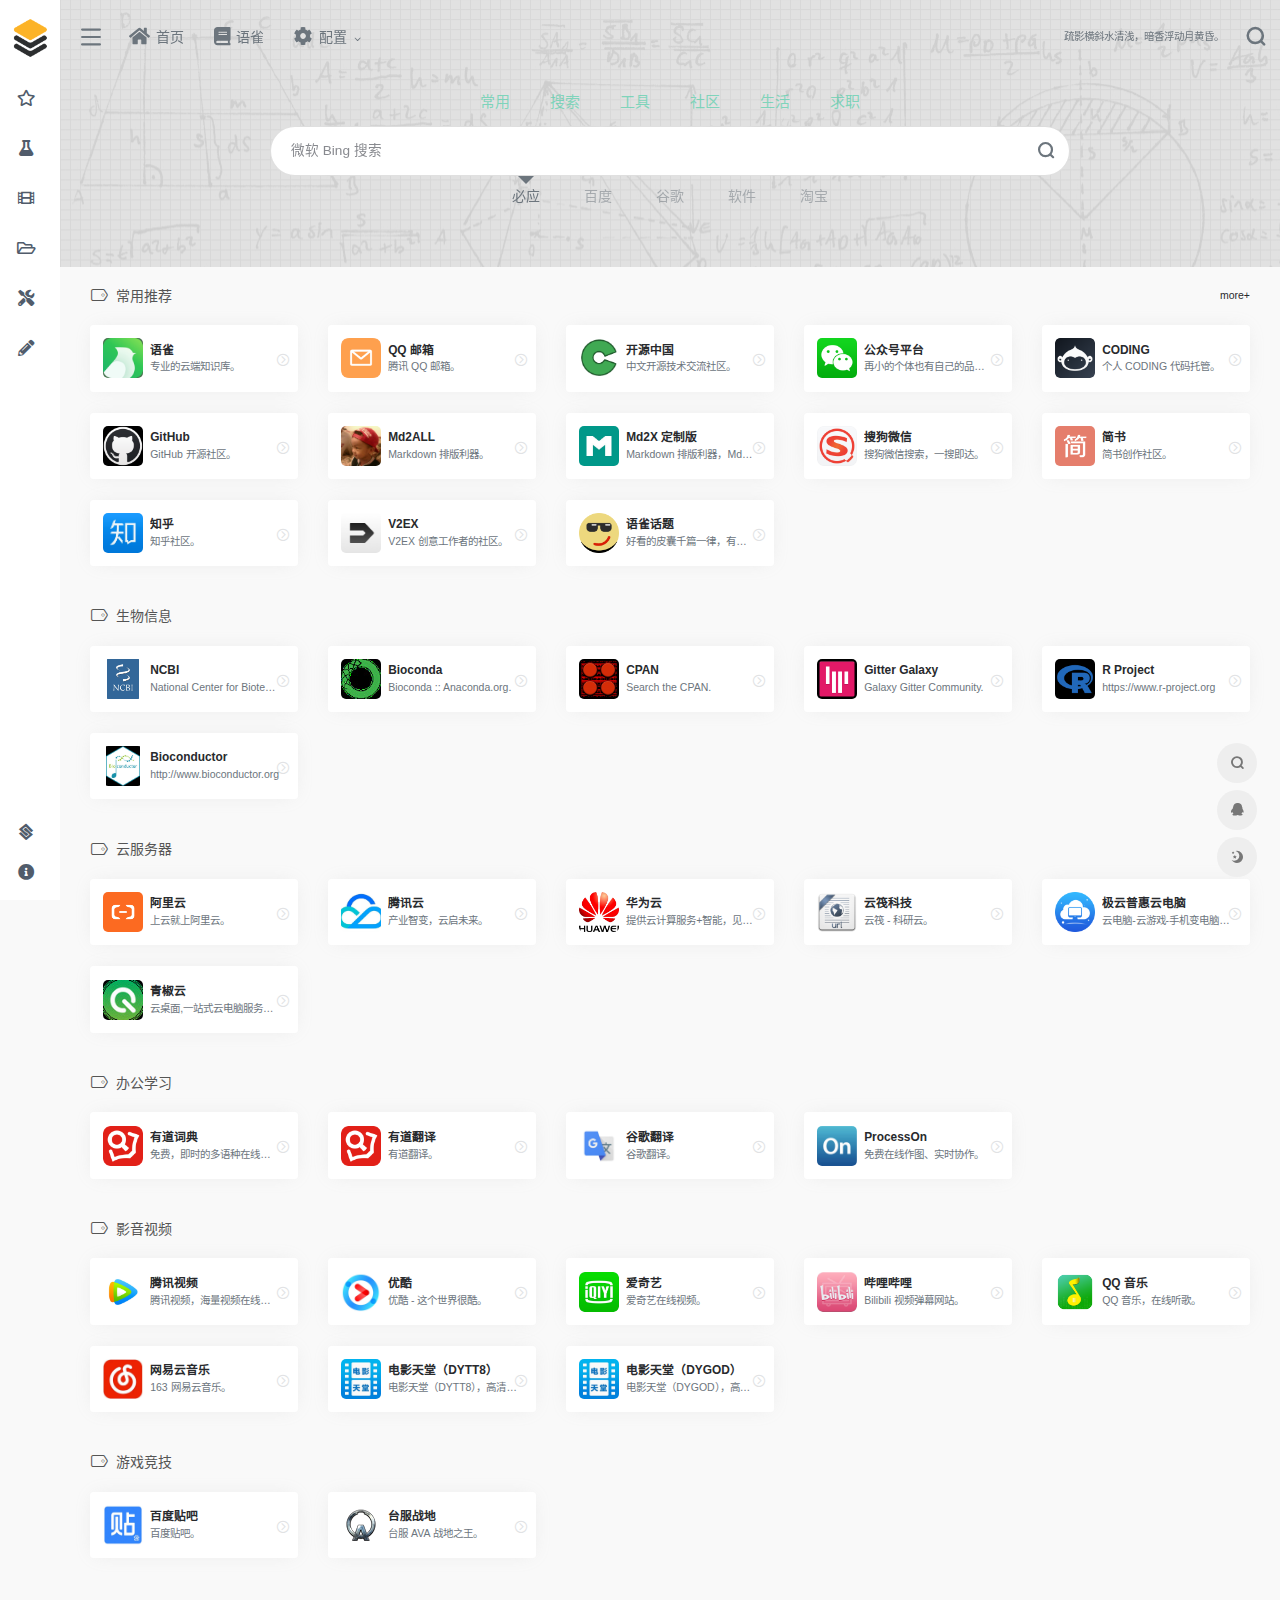
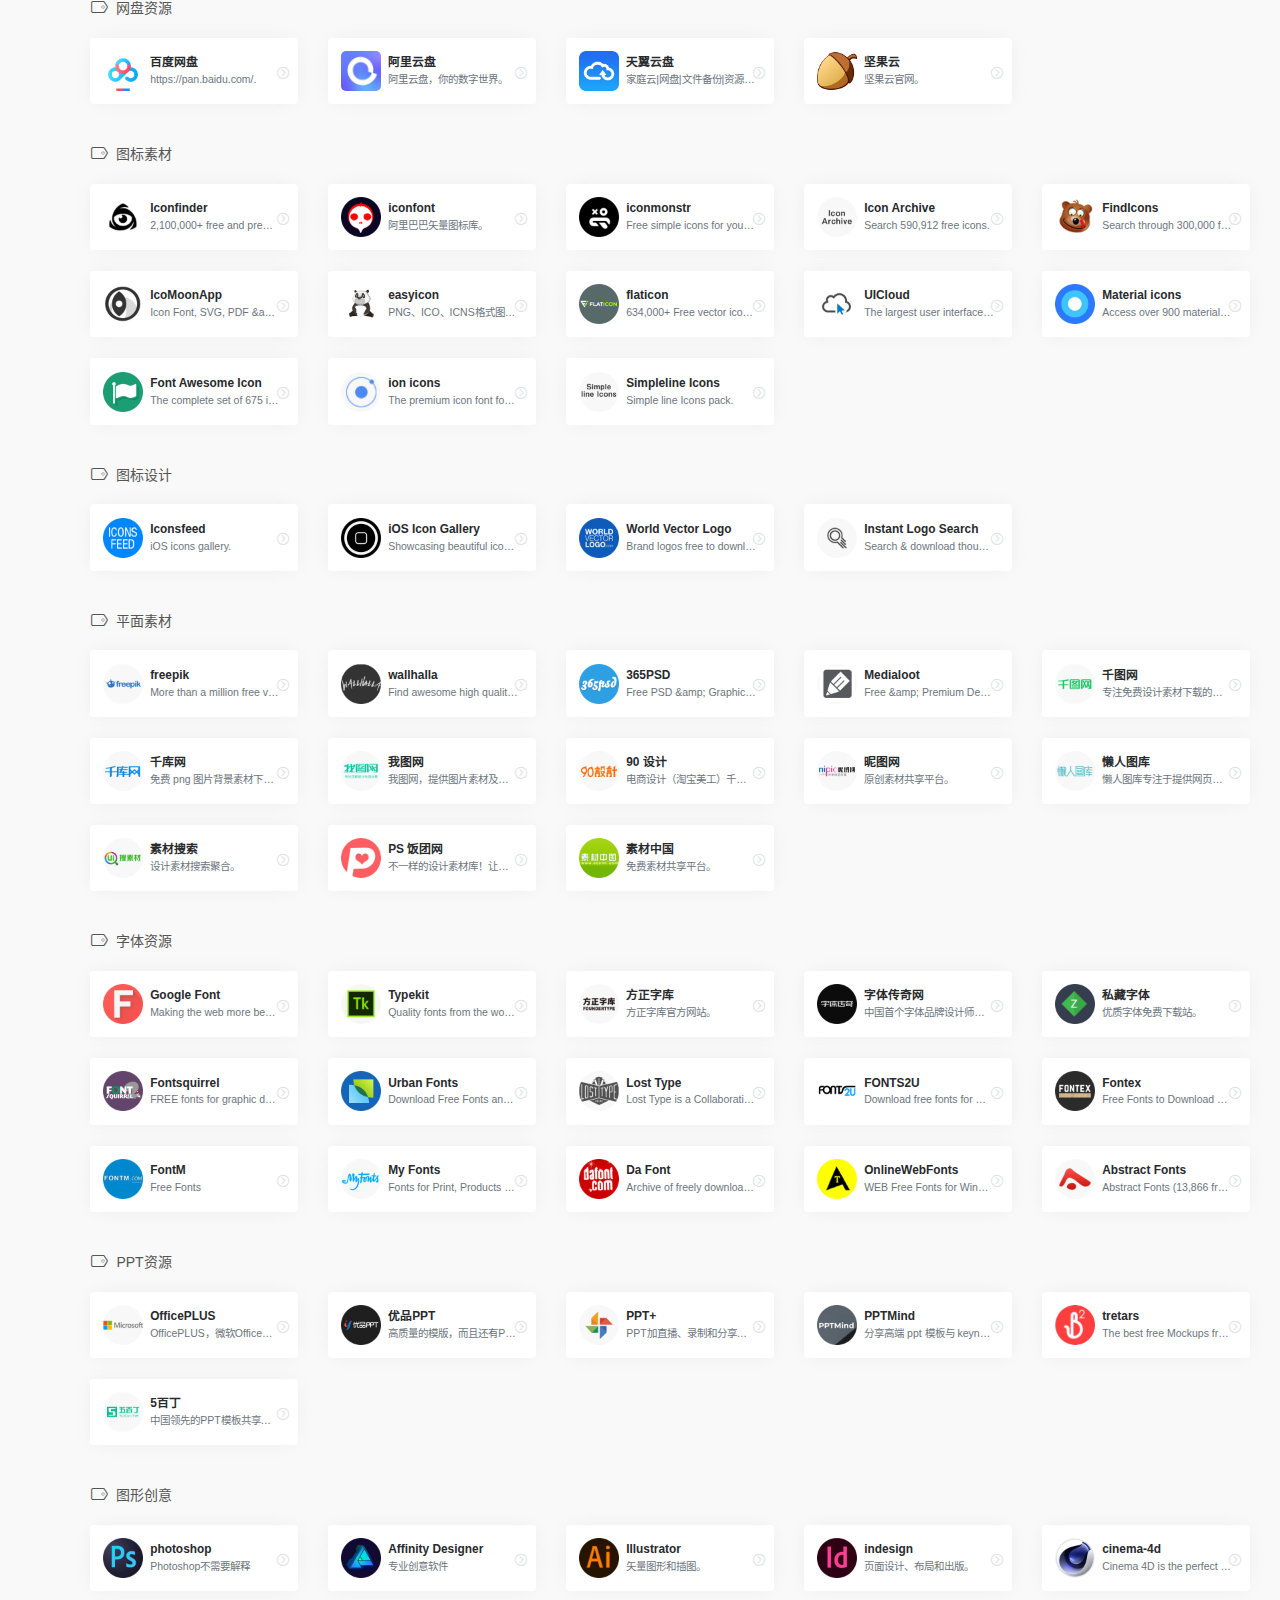
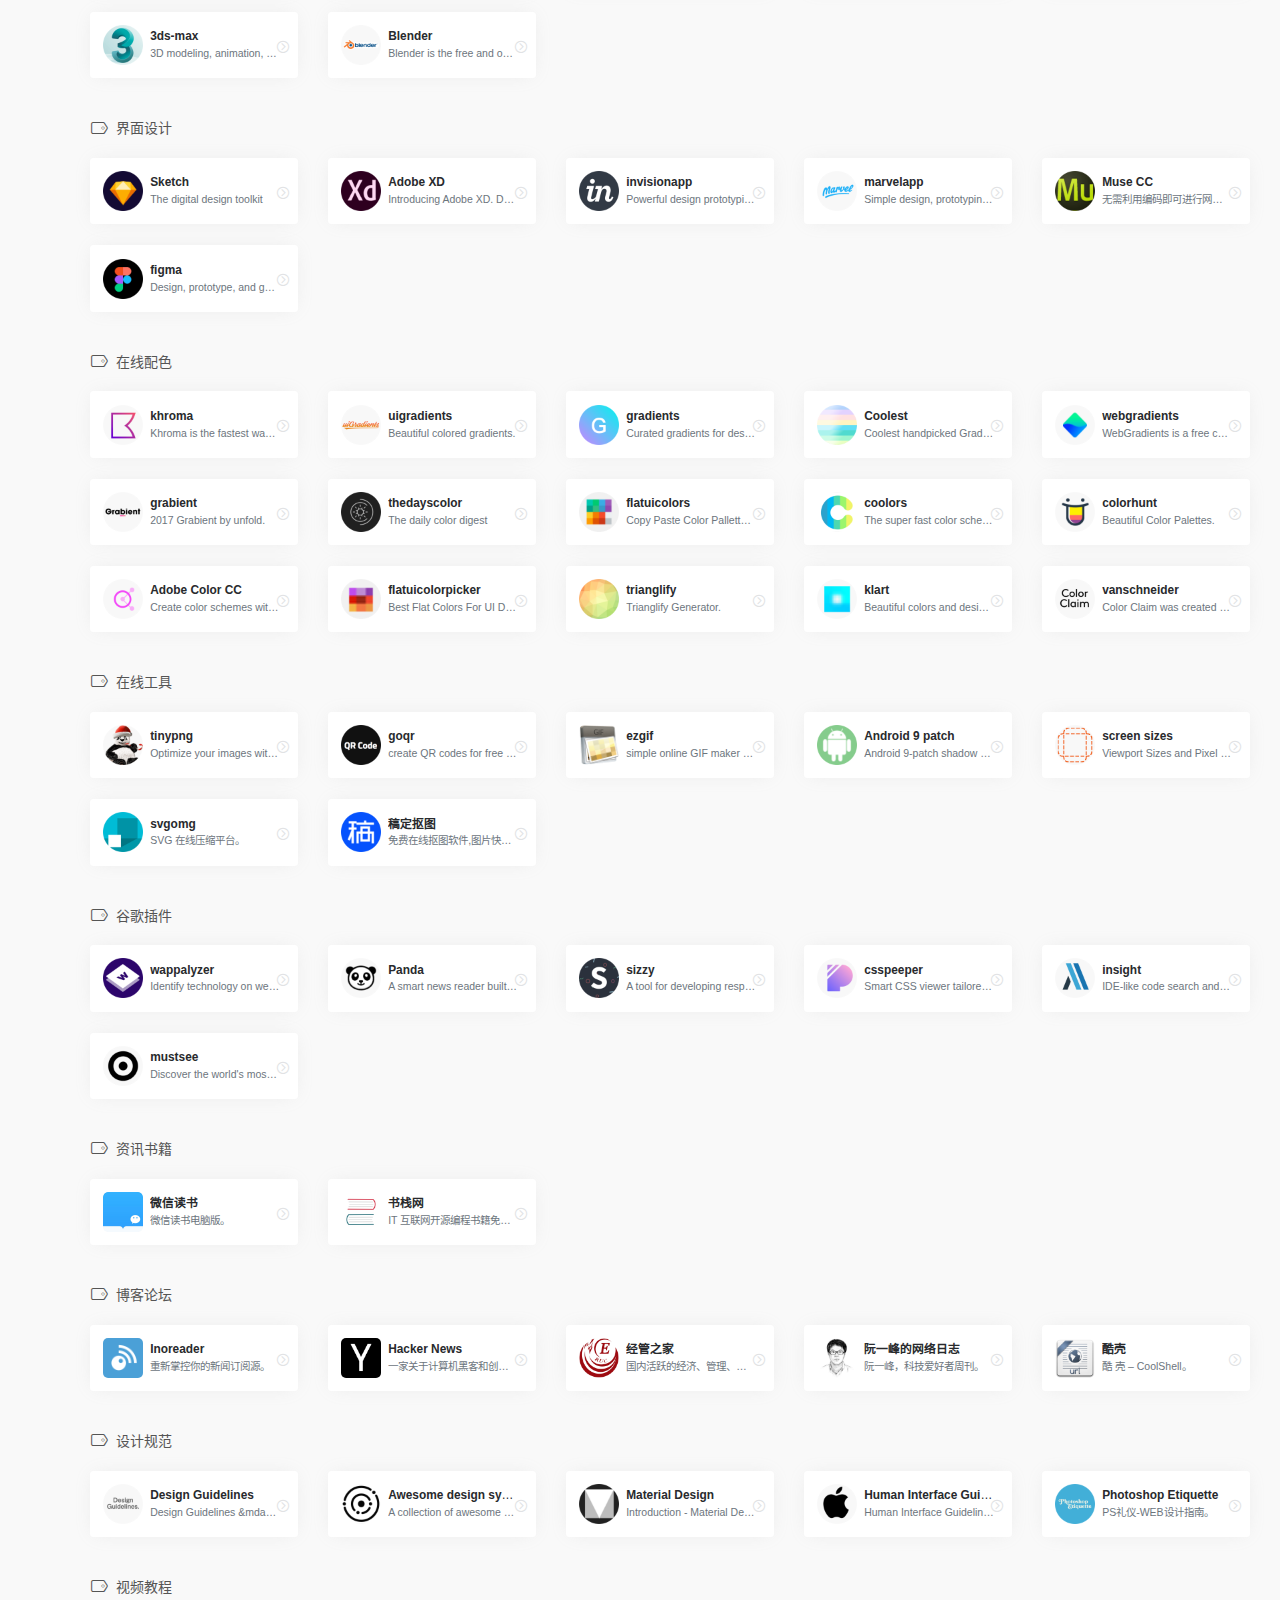
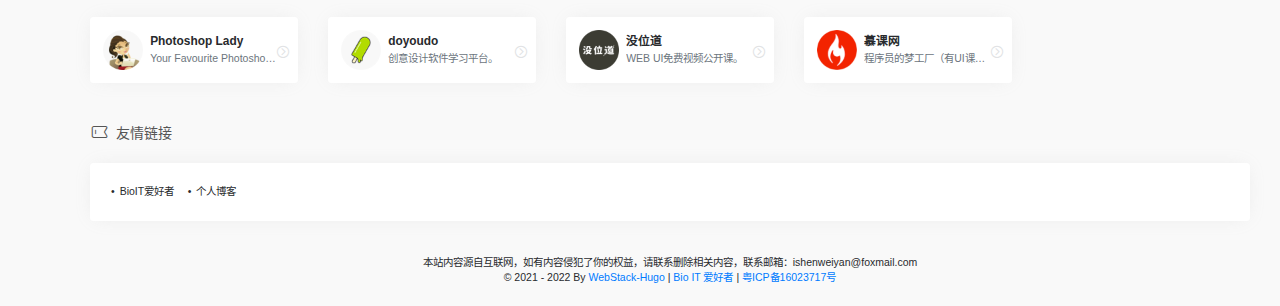
==== commit fa6add8b: "上传" ====
--- a/index.html
+++ b/index.html
@@ -1,413 +1,5440 @@
-<html>
-
+<!DOCTYPE html>
+<html lang="zh-CN">
 <head>
-	<meta name="generator" content="Hugo 0.94.2" />
-    <meta charset="utf-8">
-    <meta http-equiv="x-ua-compatible" content="ie=edge">
-    <meta name="viewport" content="width=device-width, initial-scale=1, shrink-to-fit=no">
-    <link rel="icon" href="/images/favicon.svg">
+	<meta name="generator" content="Hugo 0.95.0" />
+    <meta charset="UTF-8">
+    <meta http-equiv="X-UA-Compatible" content="IE=edge, chrome=1">
+    <meta name="viewport" content="width=device-width, initial-scale=1.0, minimum-scale=1.0, maximum-scale=1.0, user-scalable=no">
+    <meta name="theme-color" content="#f9f9f9">
+    <title>Bio &amp; IT 网址导航 | Hugo 主题</title>
+    <link rel="shortcut icon" href="assets/images/favicon.png">
+    <meta name="keywords" content="Bio &amp; IT 网址导航 | Hugo 主题">
+    <meta name="baidu-site-verification" content="code-ERzo5lqNbW" />
+    <meta name="sogou_site_verification" content="c5kms0qkyL"/>
+    <meta name="360-site-verification" content="fcc13eac55051e381be8a06453359bc1" />
+    <link rel='stylesheet' id='wp-block-library-css' href='.//assets/css/block-library.min-5.6.2.css' type='text/css' media='all'>
+    <link rel='stylesheet' id='iconfont-css' href='.//assets/css/iconfont-3.03029.1.css' type='text/css' media='all'>
+    <link rel='stylesheet' id='bootstrap-css' href='.//assets/css/bootstrap.min-4.3.1.css' type='text/css' media='all'>
+    <link rel='stylesheet' id='lightbox-css' href='.//assets/css/fancybox.min.css' type='text/css' media='all'>
+    <link rel='stylesheet' id='style-css' href='.//assets/css/onenav-style.css' type='text/css' media='all'>
+    <link rel='stylesheet' id='style-css' href='.//assets/css/custom-style.css' type='text/css' media='all'>
+    <link rel="stylesheet" id="fortawesome-css" href="https://cdn.jsdelivr.net/npm/@fortawesome/fontawesome-free@5.15.4/css/all.min.css" type="text/css">
+    <script type='text/javascript' src='.//assets/js/jquery.min-3.2.1.js' id='jquery-js'></script>
+    <script type='text/javascript' src='.//assets/js/content-search.js' id='content-search-js'></script>
     
-    <link rel="stylesheet" href="/scss/global.min.fb4dd79813ef5075eb6e0a596ca103e09f51efc11a614d013d4d9049d60904b1.css">
-    
-    <link rel="stylesheet" href="/css/prism.css" />
-    <link href="https://fonts.googleapis.com/css?family=Merriweather&display=swap" rel="stylesheet">
-    
-
- 
+    <script>
+        var _hmt = _hmt || [];
+        (function () {
+            var hm = document.createElement("script");
+            hm.src = "https://hm.baidu.com/hm.js?18f619820855042bca58b32408f44de7";
+            var s = document.getElementsByTagName("script")[0];
+            s.parentNode.insertBefore(hm, s);
+        })();
+    </script>
+       
+    <style>
+      .tooltip-inner {max-width:100px !important}
+    </style>
+</head>
 
 
+<body class="io-grey-mode">
+    
+    <div id="loading">
+        <style>
+            .loader {
+                width: 250px;
+                height: 50px;
+                line-height: 50px;
+                text-align: center;
+                position: absolute;
+                top: 50%;
+                left: 50%;
+                transform: translate(-50%, -50%);
+                font-family: helvetica, arial, sans-serif;
+                text-transform: uppercase;
+                font-weight: 900;
+                color: #f1404b;
+                letter-spacing: 0.2em
+            }
+
+            .loader::before,
+            .loader::after {
+                content: "";
+                display: block;
+                width: 15px;
+                height: 15px;
+                background: #f1404b;
+                position: absolute;
+                animation: load .7s infinite alternate ease-in-out
+            }
+
+            .loader::before {
+                top: 0
+            }
+
+            .loader::after {
+                bottom: 0
+            }
+
+            @keyframes load {
+                0% {
+                    left: 0;
+                    height: 30px;
+                    width: 15px
+                }
+
+                50% {
+                    height: 8px;
+                    width: 40px
+                }
+
+                100% {
+                    left: 235px;
+                    height: 30px;
+                    width: 15px
+                }
+            }
+        </style>
+        <div class="loader">Bio &amp; IT 网址导航</div>
+    </div>
+    
+    <div class="page-container">
+        <div id="sidebar" class="sticky sidebar-nav fade mini-sidebar" style="width: 60px;">
+            <div class="modal-dialog h-100  sidebar-nav-inner">
+                <div class="sidebar-logo border-bottom border-color">
+                    
+                    <div class="logo overflow-hidden">
+                        <a href="" class="logo-expanded">
+                            <img src="assets/images/bioitee-expand-light.png" height="40" class="logo-light"
+                                alt="Bio &amp; IT 网址导航 | Hugo 主题">
+                            <img src="assets/images/bioitee-expand-dark.png" height="40" class="logo-dark d-none"
+                                alt="Bio &amp; IT 网址导航 | Hugo 主题">
+                        </a>
+                        <a href="" class="logo-collapsed">
+                            <img src="assets/images/logo-collapse-light.png" height="40" class="logo-light"
+                                alt="Bio &amp; IT 网址导航 | Hugo 主题">
+                            <img src="assets/images/logo-collapse-dark.png" height="40" class="logo-dark d-none"
+                                alt="Bio &amp; IT 网址导航 | Hugo 主题">
+                        </a>
+                    </div>
+                    
+                </div>
+                <div class="sidebar-menu flex-fill">
+                    <div class="sidebar-scroll">
+                        <div class="sidebar-menu-inner">
+                            <ul>
+                                
+                                    
+                                    <li class="sidebar-item">
+                                        <a href="#366a7288b80ec8882b88467447296837" class="smooth">
+                                            <i class="far fa-star fa-lg icon-fw icon-lg mr-2"></i>
+                                            <span>常用推荐</span>
+                                        </a>
+                                    </li>
+                                    
+                                
+                                    
+                                    <li class="sidebar-item">
+                                        <a href="javascript:;" class="smooth change-href" data-change="科研办公">
+                                            <i class="fas fa-flask fa-lg icon-fw icon-lg mr-2"></i>
+                                            <span>科研办公</span>
+                                            <i class="iconfont icon-arrow-r-m sidebar-more text-sm"></i>
+                                        </a>
+                                        <ul>
+                                            
+                                            <li><a href="#89a839e0a347c0be73793d01e52c31ad" class="smooth"><span>生物信息</span></a></li>
+                                            
+                                            <li><a href="#acd617ea241c9daf2f251963bc03c6e3" class="smooth"><span>云服务器</span></a></li>
+                                            
+                                            <li><a href="#e0aade1cd567f730e498e248bbd6acdf" class="smooth"><span>办公学习</span></a></li>
+                                            
+                                        </ul>
+                                    </li> 
+                                    
+                                
+                                    
+                                    <li class="sidebar-item">
+                                        <a href="javascript:;" class="smooth change-href" data-change="悠闲娱乐">
+                                            <i class="fas fa-film fa-lg icon-fw icon-lg mr-2"></i>
+                                            <span>悠闲娱乐</span>
+                                            <i class="iconfont icon-arrow-r-m sidebar-more text-sm"></i>
+                                        </a>
+                                        <ul>
+                                            
+                                            <li><a href="#a4d417d7850fde0cd00e4af576621a63" class="smooth"><span>影音视频</span></a></li>
+                                            
+                                            <li><a href="#e15122403d5aca361a6b63ddea292464" class="smooth"><span>游戏竞技</span></a></li>
+                                            
+                                        </ul>
+                                    </li> 
+                                    
+                                
+                                    
+                                    <li class="sidebar-item">
+                                        <a href="javascript:;" class="smooth change-href" data-change="素材资源">
+                                            <i class="far fa-folder-open fa-lg icon-fw icon-lg mr-2"></i>
+                                            <span>素材资源</span>
+                                            <i class="iconfont icon-arrow-r-m sidebar-more text-sm"></i>
+                                        </a>
+                                        <ul>
+                                            
+                                            <li><a href="#5e6e1089ffbc5d7819c0d0f1f7b31ebc" class="smooth"><span>网盘资源</span></a></li>
+                                            
+                                            <li><a href="#7866a35b09d466b9cf0295af54d30d53" class="smooth"><span>图标素材</span></a></li>
+                                            
+                                            <li><a href="#779477bcccdd4ecb1d852c8d4a67caca" class="smooth"><span>图标设计</span></a></li>
+                                            
+                                            <li><a href="#ff65f7f9721757bf11b0b0c95f1b9446" class="smooth"><span>平面素材</span></a></li>
+                                            
+                                            <li><a href="#722d3693fc0b9344bb46ee220beac1b6" class="smooth"><span>字体资源</span></a></li>
+                                            
+                                            <li><a href="#113a0a745b4169af0f7646269c12ae66" class="smooth"><span>PPT资源</span></a></li>
+                                            
+                                        </ul>
+                                    </li> 
+                                    
+                                
+                                    
+                                    <li class="sidebar-item">
+                                        <a href="javascript:;" class="smooth change-href" data-change="开发设计">
+                                            <i class="fas fa-tools fa-lg icon-fw icon-lg mr-2"></i>
+                                            <span>开发设计</span>
+                                            <i class="iconfont icon-arrow-r-m sidebar-more text-sm"></i>
+                                        </a>
+                                        <ul>
+                                            
+                                            <li><a href="#4fbc8ba07df90bae306d8e3b83fc5a21" class="smooth"><span>图形创意</span></a></li>
+                                            
+                                            <li><a href="#542c016a714d85715d206c8892fba01f" class="smooth"><span>界面设计</span></a></li>
+                                            
+                                            <li><a href="#31e51a60697ff3fb1d1c4934cce67921" class="smooth"><span>在线配色</span></a></li>
+                                            
+                                            <li><a href="#9c2232288caaa8ec40948cef6a786ac2" class="smooth"><span>在线工具</span></a></li>
+                                            
+                                            <li><a href="#13a0e1cc22ccc31b31242a6046230729" class="smooth"><span>谷歌插件</span></a></li>
+                                            
+                                        </ul>
+                                    </li> 
+                                    
+                                
+                                    
+                                    <li class="sidebar-item">
+                                        <a href="javascript:;" class="smooth change-href" data-change="资讯学习">
+                                            <i class="fas fa-pencil-alt fa-lg icon-fw icon-lg mr-2"></i>
+                                            <span>资讯学习</span>
+                                            <i class="iconfont icon-arrow-r-m sidebar-more text-sm"></i>
+                                        </a>
+                                        <ul>
+                                            
+                                            <li><a href="#19cb9b648dba4efc58a205ea413b6b5d" class="smooth"><span>资讯书籍</span></a></li>
+                                            
+                                            <li><a href="#c7a9a750a4a636f0bb3e982b5ea9141c" class="smooth"><span>博客论坛</span></a></li>
+                                            
+                                            <li><a href="#33d3098041927a26a98ed4c6822c9687" class="smooth"><span>设计规范</span></a></li>
+                                            
+                                            <li><a href="#aec25b122d7aceb3dd3b64cf71858ed2" class="smooth"><span>视频教程</span></a></li>
+                                            
+                                        </ul>
+                                    </li> 
+                                    
+                                
+                            </ul>           
+                        </div>
+                    </div>
+                </div>
+                <div class="border-top py-2 border-color">
+                    <div class="flex-bottom">
+                        <ul>
+                            
+
+			    <li id="menu-item-212"
+                                 class="menu-item menu-item-type-custom menu-item-object-custom menu-item-212 sidebar-item">
+                                 <a href="#friendlink">
+                                     <i class="fab fa-staylinked icon-fw icon-lg mr-2"></i>
+                                     <span>友情链接</span>
+                                 </a>
+                            </li>
+
+                            <li id="menu-item-213"
+                                class="menu-item menu-item-type-custom menu-item-object-custom menu-item-213 sidebar-item">
+                                <a target="_blank" rel="noopener" href="https://www.yuque.com/shenweiyan/cookbook/webstack-hugo">
+                                    <i class="fa fa-info-circle icon-fw icon-lg mr-2"></i>
+                                    <span>关于导航</span></a>
+                            </li>
+                        </ul>
+                    </div>
+                </div>
+            </div>
+        </div>
 
 
+<div class="main-content flex-fill">
+    <div class="big-header-banner">
+        <div id="header" class="page-header sticky">
+            <div class="navbar navbar-expand-md">
+                <div class="container-fluid p-0">
 
-	
+                    <a href="" class="navbar-brand d-md-none" title="Bio &amp; IT 网址导航 | Hugo 主题">
+                        <img src="assets/images/logo-collapse-light.png" class="logo-light"
+                            alt="Bio &amp; IT 网址导航 | Hugo 主题">
+                        <img src="assets/images/logo-collapse-dark.png" class="logo-dark d-none"
+                            alt="Bio &amp; IT 网址导航 | Hugo 主题">
+                    </a>
+
+                    <div class="collapse navbar-collapse order-2 order-md-1">
+                        <div class="header-mini-btn">
+                            <label>
+                                <input id="mini-button" type="checkbox">
+                                <svg viewbox="0 0 100 100" xmlns="http://www.w3.org/2000/svg">
+                                    <path class="line--1" d="M0 40h62c18 0 18-20-17 5L31 55"></path>
+                                    <path class="line--2" d="M0 50h80"></path>
+                                    <path class="line--3" d="M0 60h62c18 0 18 20-17-5L31 45"></path>
+                                </svg>
+                            </label>
+
+                        </div>
+
+                        <ul class="navbar-nav site-menu" style="margin-right: 16px;">
+                            <li id="menu-item-281"
+                                class="menu-item menu-item-type-post_type menu-item-object-page menu-item-281">
+                                <a href="./">
+                                    <i class="fa fa-home fa-lg mr-2"></i>
+                                    <span>首页</span></a>
+                            </li>
+                            <li id="menu-item-786"
+                                class="menu-item menu-item-type-custom menu-item-object-custom menu-item-786">
+                                <a target="_blank" rel="noopener" href="https://www.yuque.com/shenweiyan">
+                                    <i class="fa fa-book fa-lg mr-2"></i>
+                                    <span>语雀</span></a></li>
+                            <li id="menu-item-284"
+                                class="menu-item menu-item-type-post_type menu-item-object-page menu-item-has-children menu-item-284">
+                                <a href="">
+                                    <i class="fa fa-cog fa-lg mr-2"></i>
+                                    <span>配置</span></a>
+                                <ul class="sub-menu">
+                                    <li id="menu-item-264"
+                                        class="menu-item menu-item-type-post_type menu-item-object-page menu-item-264">
+                                        <a href="">新增导航</a>
+                                    </li>
+                                    <li id="menu-item-285"
+                                        class="menu-item menu-item-type-custom menu-item-object-custom menu-item-285">
+                                        <a href="">新增图标</a>
+                                    </li>
+                                </ul>
+                            </li>
+                        </ul>
+                        
+                        <div class="rounded-circle weather">
+                            <div id="he-plugin-simple" style="display: contents;"></div>
+                            <script>WIDGET = {
+                                    CONFIG: {
+                                        "modules": "01234",
+                                        "background": 5,
+                                        "tmpColor": "E4C600",
+                                        "tmpSize": 14,
+                                        "cityColor": "E4C600",
+                                        "citySize": 14,
+                                        "aqiColor": "#E4C600",
+                                        "aqiSize": 14,
+                                        "weatherIconSize": 24,
+                                        "alertIconSize": 18,
+                                        "padding": "10px 10px 10px 10px",
+                                        "shadow": "1",
+                                        "language": "auto",
+                                        "borderRadius": 5,
+                                        "fixed": "false",
+                                        "vertical": "middle",
+                                        "horizontal": "left",
+                                        "key": "085791e805a24491b43b06cf58ab31e7"
+                                    }
+                                }
+                            </script>
+                            <script src="https://widget.qweather.net/simple/static/js/he-simple-common.js?v=2.0"></script>
+                        </div>
+                        
+                    </div>
+
+                    <ul class="nav navbar-menu text-xs order-1 order-md-2">
+                        
+                        <li class="nav-item mr-3 mr-lg-0 d-none d-lg-block">
+                            <script>
+                                fetch('https://v1.hitokoto.cn')
+                                    .then(response => response.json())
+                                    .then(data => {
+                                    const hitokoto = document.getElementById('hitokoto_text')
+                                    hitokoto.href = 'https://hitokoto.cn/?uuid=' + data.uuid
+                                    hitokoto.innerText = data.hitokoto
+                                    })
+                                    .catch(console.error)
+                            </script>                           
+                            <div id="hitokoto"><a href="#" target="_blank" id="hitokoto_text">疏影横斜水清浅，暗香浮动月黄昏。</a></div>
+                        </li>
+                        
+                        <li class="nav-search ml-3 ml-md-4">
+                            <a href="javascript:" data-toggle="modal" data-target="#search-modal"><i
+                                    class="iconfont icon-search icon-2x"></i></a>
+                        </li>
+                        <li class="nav-item d-md-none mobile-menu ml-3 ml-md-4">
+                            <a href="javascript:" id="sidebar-switch" data-toggle="modal"
+                                data-target="#sidebar"><i class="iconfont icon-classification icon-2x"></i></a>
+                        </li>
+                    </ul>
+                </div>
+            </div>
+        </div>
+        <div class="placeholder" style="height:74px"></div>
+    </div>
 
 
+<div class="header-big  post-top css-color mb-4" id="search-bg" style="">
+    <div class="s-search">
+        <div id="search" class="s-search mx-auto">
+            <div id="search-list-menu" class="hide-type-list">
+                <div class="s-type text-center">
+                    <div class="s-type-list big">
+                        <div class="anchor" style="position: absolute; left: 50%; opacity: 0;"></div>
+                        <label for="type-bing" class="" data-id="group-a"><span>常用</span></label>
+                        <label for="type-baidu1" data-id="group-b"><span>搜索</span></label>
+                        <label for="type-br" data-id="group-c"><span>工具</span></label>
+                        <label for="type-zhihu" data-id="group-d"><span>社区</span></label>
+                        <label for="type-taobao1" data-id="group-e"><span>生活</span></label>
+                        <label for="type-zhaopin" data-id="group-f"><span>求职</span></label>
+                    </div>
+                </div>
+            </div>
+
+            <form action="https://www.baidu.com?s=" method="get" target="_blank" class="super-search-fm">
+                <input type="text" id="search-text" class="form-control smart-tips search-key" zhannei=""
+                    placeholder="输入关键字搜索" style="outline:0" autocomplete="off">
+                <button class="submit" type="submit"><i class="iconfont icon-search"></i></button>
+            </form>
+
+            <div id="search-list" class="hide-type-list">
+                <div class="search-group group-a ">
+                    <ul class="search-type">
+                        <li><input checked="checked" hidden="" type="radio" name="type" id="type-bing"
+                                value="https://cn.bing.com/search?q=" data-placeholder="微软 Bing 搜索"><label
+                                for="type-bing"><span class="text-muted">必应</span></label></li>
+                        <li><input hidden="" type="radio" name="type" id="type-baidu"
+                                value="https://www.baidu.com/s?wd=" data-placeholder="百度一下，你就知道"><label
+                                for="type-baidu"><span class="text-muted">百度</span></label></li>
+                        <li><input hidden="" type="radio" name="type" id="type-google"
+                                value="https://www.google.com/search?q=" data-placeholder="谷歌搜索"><label
+                                for="type-google"><span class="text-muted">谷歌</span></label></li>
+                        <li><input hidden="" type="radio" name="type" id="type-zhannei"
+                                value="https://www.iplaysoft.com/?s="
+                                data-placeholder="软件搜索"><label for="type-zhannei"><span
+                                    class="text-muted">软件</span></label></li>
+                        <li><input hidden="" type="radio" name="type" id="type-taobao"
+                                value="https://s.taobao.com/search?q=" data-placeholder="淘宝搜索"><label
+                                for="type-taobao"><span class="text-muted">淘宝</span></label></li>
+                    </ul>
+                </div>
+                <div class="search-group group-b ">
+                    <ul class="search-type">
+                        <li><input hidden="" type="radio" name="type" id="type-baidu1"
+                                value="https://www.baidu.com/s?wd=" data-placeholder="百度一下，你就知道"><label
+                                for="type-baidu1"><span class="text-muted">百度</span></label></li>
+                        <li><input hidden="" type="radio" name="type" id="type-google1"
+                                value="https://www.google.com/search?q=" data-placeholder="谷歌搜索"><label
+                                for="type-google1"><span class="text-muted">谷歌</span></label></li>
+                        <li><input hidden="" type="radio" name="type" id="type-360"
+                                value="https://www.so.com/s?q=" data-placeholder="360 好搜"><label
+                                for="type-360"><span class="text-muted">360</span></label></li>
+                        <li><input hidden="" type="radio" name="type" id="type-sogo"
+                                value="https://www.sogou.com/web?query=" data-placeholder="搜狗搜索"><label
+                                for="type-sogo"><span class="text-muted">搜狗</span></label></li>
+                        <li><input hidden="" type="radio" name="type" id="type-bing1"
+                                value="https://cn.bing.com/search?q=" data-placeholder="微软 Bing 搜索"><label
+                                for="type-bing1"><span class="text-muted">必应</span></label></li>
+                        <li><input hidden="" type="radio" name="type" id="type-sm"
+                                value="https://yz.m.sm.cn/s?q=" data-placeholder="UC 移动端搜索"><label
+                                for="type-sm"><span class="text-muted">神马</span></label></li>
+                    </ul>
+                </div>
+                <div class="search-group group-c ">
+                    <ul class="search-type">
+                        <li><input hidden="" type="radio" name="type" id="type-br"
+                                value="https://rank.chinaz.com/all/"
+                                data-placeholder="请输入网址(不带 https://)"><label for="type-br"><span
+                                    class="text-muted">权重查询</span></label></li>
+                        <li><input hidden="" type="radio" name="type" id="type-links"
+                                value="https://link.chinaz.com/" data-placeholder="请输入网址(不带 https://)"><label
+                                for="type-links"><span class="text-muted">友链检测</span></label></li>
+                        <li><input hidden="" type="radio" name="type" id="type-icp"
+                                value="https://icp.aizhan.com/" data-placeholder="请输入网址(不带 https://)"><label
+                                for="type-icp"><span class="text-muted">备案查询</span></label></li>
+                        <li><input hidden="" type="radio" name="type" id="type-ping"
+                                value="https://ping.chinaz.com/" data-placeholder="请输入网址(不带 https://)"><label
+                                for="type-ping"><span class="text-muted">PING 检测</span></label></li>
+                        <li><input hidden="" type="radio" name="type" id="type-404"
+                                value="https://tool.chinaz.com/Links/?DAddress="
+                                data-placeholder="请输入网址(不带https://)"><label for="type-404"><span
+                                    class="text-muted">死链检测</span></label></li>
+                        <li><input hidden="" type="radio" name="type" id="type-ciku"
+                                value="https://www.ciku5.com/s?wd=" data-placeholder="请输入关键词"><label
+                                for="type-ciku"><span class="text-muted">关键词挖掘</span></label></li>
+                    </ul>
+                </div>
+                <div class="search-group group-d ">
+                    <ul class="search-type">
+                        <li><input hidden="" type="radio" name="type" id="type-zhihu" value="https://www.zhihu.com/search?type=content&q=" data-placeholder="知乎">
+                            <label for="type-zhihu"><span class="text-muted">知乎</span></label></li>
+                        <li><input hidden="" type="radio" name="type" id="type-wechat" value="https://weixin.sogou.com/weixin?type=2&query=" data-placeholder="微信">
+                            <label for="type-wechat"><span class="text-muted">微信</span></label></li>
+                        <li><input hidden="" type="radio" name="type" id="type-weibo" value="https://s.weibo.com/weibo/" data-placeholder="微博">
+                            <label for="type-weibo"><span class="text-muted">微博</span></label></li>
+                        <li><input hidden="" type="radio" name="type" id="type-douban" value="https://www.douban.com/search?q=" data-placeholder="豆瓣">
+                            <label for="type-douban"><span class="text-muted">豆瓣</span></label></li>
+                    </ul>
+                </div>
+                <div class="search-group group-e ">
+                    <ul class="search-type">
+                        <li><input hidden="" type="radio" name="type" id="type-taobao1" value="https://s.taobao.com/search?q=" data-placeholder="淘宝">
+                            <label for="type-taobao1"><span class="text-muted">淘宝</span></label></li>
+                        <li><input hidden="" type="radio" name="type" id="type-jd" value="https://search.jd.com/Search?keyword=" data-placeholder="京东">
+                            <label for="type-jd"><span class="text-muted">京东</span></label></li>
+                        <li><input hidden="" type="radio" name="type" id="type-xiachufang" value="https://www.xiachufang.com/search/?keyword=" data-placeholder="下厨房">
+                            <label for="type-xiachufang"><span class="text-muted">下厨房</span></label></li>
+                        <li><input hidden="" type="radio" name="type" id="type-xiangha" value="https://www.xiangha.com/so/?q=caipu&s=" data-placeholder="香哈菜谱">
+                            <label for="type-xiangha"><span class="text-muted">香哈菜谱</span></label></li>
+                        <li><input hidden="" type="radio" name="type" id="type-12306" value="https://www.12306.cn/?" data-placeholder="12306">
+                            <label for="type-12306"><span class="text-muted">12306</span></label></li>
+                        <li><input hidden="" type="radio" name="type" id="type-qunar" value="https://www.qunar.com/?" data-placeholder="去哪儿">
+                            <label for="type-qunar"><span class="text-muted">去哪儿</span></label></li>
+                    </ul>
+                </div>
+                <div class="search-group group-f ">
+                    <ul class="search-type">
+                        <li><input hidden="" type="radio" name="type" id="type-zhaopin" value="https://sou.zhaopin.com/jobs/searchresult.ashx?kw=" data-placeholder="智联招聘">
+                            <label for="zhaopin"><span  class="text-muted">智联招聘</span></label></li>
+                        <li><input hidden="" type="radio" name="type" id="type-51job" value="https://search.51job.com/?" data-placeholder="前程无忧">
+                            <label for="type-51job"><span class="text-muted">前程无忧</span></label></li>
+                        <li><input hidden="" type="radio" name="type" id="type-lagou" value="https://www.lagou.com/jobs/list_" data-placeholder="拉钩网">
+                            <label for="type-lagou"><span class="text-muted">拉钩网</span></label></li>
+                        <li><input hidden="" type="radio" name="type" id="type-liepin" value="https://www.liepin.com/zhaopin/?key=" data-placeholder="猎聘网">
+                            <label for="type-liepin"><span class="text-muted">猎聘网</span></label></li>
+                    </ul>
+                </div>
+            </div>
+            <div class="card search-smart-tips search-hot-text">
+                <ul id="word" style="display: none"></ul>
+            </div>
+        </div>
+    </div>
+    
+</div>
 
 
+<div id="content" class="content-site customize-site">
+    
+        
+            
+            <div class="d-flex flex-fill">
+                <h4 class="text-gray text-lg mb-4">
+                    <i class="site-tag iconfont icon-tag icon-lg mr-1" id="366a7288b80ec8882b88467447296837"></i>
+                    常用推荐
+                </h4>
+                <div class="flex-fill"></div>
+                <a class='btn-move text-xs' href='#'>more+</a>
+            </div>
+            
+            <div class="row">
+                
+                <div class="url-card col-6  col-sm-6 col-md-4 col-xl-5a col-xxl-6a">
+                    <div class="url-body default">
+                        <a href="https://www.yuque.com/" target="_blank" data-id="689xxx" data-url="https://www.yuque.com/"
+                            class="card no-c  mb-4 site-689" title="语雀">
+                            <div class="card-body">
+                                <div class="url-content d-flex align-items-center">
+                                    <div class="url-img mr-2 d-flex align-items-center justify-content-center">
+                                        
+                                        <img class="lazy" src="assets/images/logos/%e8%af%ad%e9%9b%80.jpg" data-src="assets/images/logos/%e8%af%ad%e9%9b%80.jpg"
+                                            onerror="javascript:this.src='assets\/images\/logos/语雀.jpg'" alt="语雀">
+                                        
+                                    </div>
+                                    <div class="url-info flex-fill">
+                                        <div class="text-sm overflowClip_1">
+                                            <strong>语雀</strong>
+                                        </div>
+                                        <p class="overflowClip_1 m-0 text-muted text-xs">专业的云端知识库。</p>
+                                    </div>
+                                </div>
+                            </div>
+                        </a>
+                        <a href="https://www.yuque.com/" class="togo text-center text-muted is-views" data-id="689"
+                            data-toggle="tooltip" data-placement="right" title="直达" rel="nofollow">
+                            <i class="iconfont icon-goto"></i>
+                        </a>
+                    </div>
+                </div>
+                
+                <div class="url-card col-6  col-sm-6 col-md-4 col-xl-5a col-xxl-6a">
+                    <div class="url-body default">
+                        <a href="http://mail.qq.com/" target="_blank" data-id="689xxx" data-url="http://mail.qq.com/"
+                            class="card no-c  mb-4 site-689" title="QQ 邮箱">
+                            <div class="card-body">
+                                <div class="url-content d-flex align-items-center">
+                                    <div class="url-img mr-2 d-flex align-items-center justify-content-center">
+                                        
+                                        <img class="lazy" src="assets/images/logos/qq%e9%82%ae%e7%ae%b1.png" data-src="assets/images/logos/qq%e9%82%ae%e7%ae%b1.png"
+                                            onerror="javascript:this.src='assets\/images\/logos/qq邮箱.png'" alt="QQ 邮箱">
+                                        
+                                    </div>
+                                    <div class="url-info flex-fill">
+                                        <div class="text-sm overflowClip_1">
+                                            <strong>QQ 邮箱</strong>
+                                        </div>
+                                        <p class="overflowClip_1 m-0 text-muted text-xs">腾讯 QQ 邮箱。</p>
+                                    </div>
+                                </div>
+                            </div>
+                        </a>
+                        <a href="http://mail.qq.com/" class="togo text-center text-muted is-views" data-id="689"
+                            data-toggle="tooltip" data-placement="right" title="直达" rel="nofollow">
+                            <i class="iconfont icon-goto"></i>
+                        </a>
+                    </div>
+                </div>
+                
+                <div class="url-card col-6  col-sm-6 col-md-4 col-xl-5a col-xxl-6a">
+                    <div class="url-body default">
+                        <a href="https://www.oschina.net/" target="_blank" data-id="689xxx" data-url="https://www.oschina.net/"
+                            class="card no-c  mb-4 site-689" title="开源中国">
+                            <div class="card-body">
+                                <div class="url-content d-flex align-items-center">
+                                    <div class="url-img mr-2 d-flex align-items-center justify-content-center">
+                                        
+                                        <img class="lazy" src="assets/images/logos/%e5%bc%80%e6%ba%90%e4%b8%ad%e5%9b%bd.jpg" data-src="assets/images/logos/%e5%bc%80%e6%ba%90%e4%b8%ad%e5%9b%bd.jpg"
+                                            onerror="javascript:this.src='assets\/images\/logos/开源中国.jpg'" alt="开源中国">
+                                        
+                                    </div>
+                                    <div class="url-info flex-fill">
+                                        <div class="text-sm overflowClip_1">
+                                            <strong>开源中国</strong>
+                                        </div>
+                                        <p class="overflowClip_1 m-0 text-muted text-xs">中文开源技术交流社区。</p>
+                                    </div>
+                                </div>
+                            </div>
+                        </a>
+                        <a href="https://www.oschina.net/" class="togo text-center text-muted is-views" data-id="689"
+                            data-toggle="tooltip" data-placement="right" title="直达" rel="nofollow">
+                            <i class="iconfont icon-goto"></i>
+                        </a>
+                    </div>
+                </div>
+                
+                <div class="url-card col-6  col-sm-6 col-md-4 col-xl-5a col-xxl-6a">
+                    <div class="url-body default">
+                        <a href="https://mp.weixin.qq.com/" target="_blank" data-id="689xxx" data-url="https://mp.weixin.qq.com/"
+                            class="card no-c  mb-4 site-689" title="公众号平台">
+                            <div class="card-body">
+                                <div class="url-content d-flex align-items-center">
+                                    <div class="url-img mr-2 d-flex align-items-center justify-content-center">
+                                        
+                                        <img class="lazy" src="assets/images/logos/%e5%be%ae%e4%bf%a1%e5%85%ac%e4%bc%97%e5%8f%b7.png" data-src="assets/images/logos/%e5%be%ae%e4%bf%a1%e5%85%ac%e4%bc%97%e5%8f%b7.png"
+                                            onerror="javascript:this.src='assets\/images\/logos/微信公众号.png'" alt="公众号平台">
+                                        
+                                    </div>
+                                    <div class="url-info flex-fill">
+                                        <div class="text-sm overflowClip_1">
+                                            <strong>公众号平台</strong>
+                                        </div>
+                                        <p class="overflowClip_1 m-0 text-muted text-xs">再小的个体也有自己的品牌。</p>
+                                    </div>
+                                </div>
+                            </div>
+                        </a>
+                        <a href="https://mp.weixin.qq.com/" class="togo text-center text-muted is-views" data-id="689"
+                            data-toggle="tooltip" data-placement="right" title="直达" rel="nofollow">
+                            <i class="iconfont icon-goto"></i>
+                        </a>
+                    </div>
+                </div>
+                
+                <div class="url-card col-6  col-sm-6 col-md-4 col-xl-5a col-xxl-6a">
+                    <div class="url-body default">
+                        <a href="https://shenweiyan.coding.net/user/projects" target="_blank" data-id="689xxx" data-url="https://shenweiyan.coding.net/user/projects"
+                            class="card no-c  mb-4 site-689" title="CODING">
+                            <div class="card-body">
+                                <div class="url-content d-flex align-items-center">
+                                    <div class="url-img mr-2 d-flex align-items-center justify-content-center">
+                                        
+                                        <img class="lazy" src="assets/images/logos/coding.png" data-src="assets/images/logos/coding.png"
+                                            onerror="javascript:this.src='assets\/images\/logos/coding.png'" alt="CODING">
+                                        
+                                    </div>
+                                    <div class="url-info flex-fill">
+                                        <div class="text-sm overflowClip_1">
+                                            <strong>CODING</strong>
+                                        </div>
+                                        <p class="overflowClip_1 m-0 text-muted text-xs">个人 CODING 代码托管。</p>
+                                    </div>
+                                </div>
+                            </div>
+                        </a>
+                        <a href="https://shenweiyan.coding.net/user/projects" class="togo text-center text-muted is-views" data-id="689"
+                            data-toggle="tooltip" data-placement="right" title="直达" rel="nofollow">
+                            <i class="iconfont icon-goto"></i>
+                        </a>
+                    </div>
+                </div>
+                
+                <div class="url-card col-6  col-sm-6 col-md-4 col-xl-5a col-xxl-6a">
+                    <div class="url-body default">
+                        <a href="https://github.com/" target="_blank" data-id="689xxx" data-url="https://github.com/"
+                            class="card no-c  mb-4 site-689" title="GitHub">
+                            <div class="card-body">
+                                <div class="url-content d-flex align-items-center">
+                                    <div class="url-img mr-2 d-flex align-items-center justify-content-center">
+                                        
+                                        <img class="lazy" src="assets/images/logos/github.jpg" data-src="assets/images/logos/github.jpg"
+                                            onerror="javascript:this.src='assets\/images\/logos/github.jpg'" alt="GitHub">
+                                        
+                                    </div>
+                                    <div class="url-info flex-fill">
+                                        <div class="text-sm overflowClip_1">
+                                            <strong>GitHub</strong>
+                                        </div>
+                                        <p class="overflowClip_1 m-0 text-muted text-xs">GitHub 开源社区。</p>
+                                    </div>
+                                </div>
+                            </div>
+                        </a>
+                        <a href="https://github.com/" class="togo text-center text-muted is-views" data-id="689"
+                            data-toggle="tooltip" data-placement="right" title="直达" rel="nofollow">
+                            <i class="iconfont icon-goto"></i>
+                        </a>
+                    </div>
+                </div>
+                
+                <div class="url-card col-6  col-sm-6 col-md-4 col-xl-5a col-xxl-6a">
+                    <div class="url-body default">
+                        <a href="http://md.aclickall.com/" target="_blank" data-id="689xxx" data-url="http://md.aclickall.com/"
+                            class="card no-c  mb-4 site-689" title="Md2ALL">
+                            <div class="card-body">
+                                <div class="url-content d-flex align-items-center">
+                                    <div class="url-img mr-2 d-flex align-items-center justify-content-center">
+                                        
+                                        <img class="lazy" src="assets/images/logos/md2all.jpg" data-src="assets/images/logos/md2all.jpg"
+                                            onerror="javascript:this.src='assets\/images\/logos/md2all.jpg'" alt="Md2ALL">
+                                        
+                                    </div>
+                                    <div class="url-info flex-fill">
+                                        <div class="text-sm overflowClip_1">
+                                            <strong>Md2ALL</strong>
+                                        </div>
+                                        <p class="overflowClip_1 m-0 text-muted text-xs">Markdown 排版利器。</p>
+                                    </div>
+                                </div>
+                            </div>
+                        </a>
+                        <a href="http://md.aclickall.com/" class="togo text-center text-muted is-views" data-id="689"
+                            data-toggle="tooltip" data-placement="right" title="直达" rel="nofollow">
+                            <i class="iconfont icon-goto"></i>
+                        </a>
+                    </div>
+                </div>
+                
+                <div class="url-card col-6  col-sm-6 col-md-4 col-xl-5a col-xxl-6a">
+                    <div class="url-body default">
+                        <a href="https://mdx.ncbix.com/" target="_blank" data-id="689xxx" data-url="https://mdx.ncbix.com/"
+                            class="card no-c  mb-4 site-689" title="Md2X 定制版">
+                            <div class="card-body">
+                                <div class="url-content d-flex align-items-center">
+                                    <div class="url-img mr-2 d-flex align-items-center justify-content-center">
+                                        
+                                        <img class="lazy" src="assets/images/logos/mdx.png" data-src="assets/images/logos/mdx.png"
+                                            onerror="javascript:this.src='assets\/images\/logos/mdx.png'" alt="Md2X 定制版">
+                                        
+                                    </div>
+                                    <div class="url-info flex-fill">
+                                        <div class="text-sm overflowClip_1">
+                                            <strong>Md2X 定制版</strong>
+                                        </div>
+                                        <p class="overflowClip_1 m-0 text-muted text-xs">Markdown 排版利器，Md2All 定制版。</p>
+                                    </div>
+                                </div>
+                            </div>
+                        </a>
+                        <a href="https://mdx.ncbix.com/" class="togo text-center text-muted is-views" data-id="689"
+                            data-toggle="tooltip" data-placement="right" title="直达" rel="nofollow">
+                            <i class="iconfont icon-goto"></i>
+                        </a>
+                    </div>
+                </div>
+                
+                <div class="url-card col-6  col-sm-6 col-md-4 col-xl-5a col-xxl-6a">
+                    <div class="url-body default">
+                        <a href="https://weixin.sogou.com/" target="_blank" data-id="689xxx" data-url="https://weixin.sogou.com/"
+                            class="card no-c  mb-4 site-689" title="搜狗微信">
+                            <div class="card-body">
+                                <div class="url-content d-flex align-items-center">
+                                    <div class="url-img mr-2 d-flex align-items-center justify-content-center">
+                                        
+                                        <img class="lazy" src="assets/images/logos/%e6%90%9c%e7%8b%97%e5%be%ae%e4%bf%a1.jpg" data-src="assets/images/logos/%e6%90%9c%e7%8b%97%e5%be%ae%e4%bf%a1.jpg"
+                                            onerror="javascript:this.src='assets\/images\/logos/搜狗微信.jpg'" alt="搜狗微信">
+                                        
+                                    </div>
+                                    <div class="url-info flex-fill">
+                                        <div class="text-sm overflowClip_1">
+                                            <strong>搜狗微信</strong>
+                                        </div>
+                                        <p class="overflowClip_1 m-0 text-muted text-xs">搜狗微信搜索，一搜即达。</p>
+                                    </div>
+                                </div>
+                            </div>
+                        </a>
+                        <a href="https://weixin.sogou.com/" class="togo text-center text-muted is-views" data-id="689"
+                            data-toggle="tooltip" data-placement="right" title="直达" rel="nofollow">
+                            <i class="iconfont icon-goto"></i>
+                        </a>
+                    </div>
+                </div>
+                
+                <div class="url-card col-6  col-sm-6 col-md-4 col-xl-5a col-xxl-6a">
+                    <div class="url-body default">
+                        <a href="https://www.jianshu.com/" target="_blank" data-id="689xxx" data-url="https://www.jianshu.com/"
+                            class="card no-c  mb-4 site-689" title="简书">
+                            <div class="card-body">
+                                <div class="url-content d-flex align-items-center">
+                                    <div class="url-img mr-2 d-flex align-items-center justify-content-center">
+                                        
+                                        <img class="lazy" src="assets/images/logos/%e7%ae%80%e4%b9%a6.png" data-src="assets/images/logos/%e7%ae%80%e4%b9%a6.png"
+                                            onerror="javascript:this.src='assets\/images\/logos/简书.png'" alt="简书">
+                                        
+                                    </div>
+                                    <div class="url-info flex-fill">
+                                        <div class="text-sm overflowClip_1">
+                                            <strong>简书</strong>
+                                        </div>
+                                        <p class="overflowClip_1 m-0 text-muted text-xs">简书创作社区。</p>
+                                    </div>
+                                </div>
+                            </div>
+                        </a>
+                        <a href="https://www.jianshu.com/" class="togo text-center text-muted is-views" data-id="689"
+                            data-toggle="tooltip" data-placement="right" title="直达" rel="nofollow">
+                            <i class="iconfont icon-goto"></i>
+                        </a>
+                    </div>
+                </div>
+                
+                <div class="url-card col-6  col-sm-6 col-md-4 col-xl-5a col-xxl-6a">
+                    <div class="url-body default">
+                        <a href="https://www.zhihu.com/" target="_blank" data-id="689xxx" data-url="https://www.zhihu.com/"
+                            class="card no-c  mb-4 site-689" title="知乎">
+                            <div class="card-body">
+                                <div class="url-content d-flex align-items-center">
+                                    <div class="url-img mr-2 d-flex align-items-center justify-content-center">
+                                        
+                                        <img class="lazy" src="assets/images/logos/%e7%9f%a5%e4%b9%8e.png" data-src="assets/images/logos/%e7%9f%a5%e4%b9%8e.png"
+                                            onerror="javascript:this.src='assets\/images\/logos/知乎.png'" alt="知乎">
+                                        
+                                    </div>
+                                    <div class="url-info flex-fill">
+                                        <div class="text-sm overflowClip_1">
+                                            <strong>知乎</strong>
+                                        </div>
+                                        <p class="overflowClip_1 m-0 text-muted text-xs">知乎社区。</p>
+                                    </div>
+                                </div>
+                            </div>
+                        </a>
+                        <a href="https://www.zhihu.com/" class="togo text-center text-muted is-views" data-id="689"
+                            data-toggle="tooltip" data-placement="right" title="直达" rel="nofollow">
+                            <i class="iconfont icon-goto"></i>
+                        </a>
+                    </div>
+                </div>
+                
+                <div class="url-card col-6  col-sm-6 col-md-4 col-xl-5a col-xxl-6a">
+                    <div class="url-body default">
+                        <a href="https://www.v2ex.com/" target="_blank" data-id="689xxx" data-url="https://www.v2ex.com/"
+                            class="card no-c  mb-4 site-689" title="V2EX">
+                            <div class="card-body">
+                                <div class="url-content d-flex align-items-center">
+                                    <div class="url-img mr-2 d-flex align-items-center justify-content-center">
+                                        
+                                        <img class="lazy" src="assets/images/logos/v2ex.jpg" data-src="assets/images/logos/v2ex.jpg"
+                                            onerror="javascript:this.src='assets\/images\/logos/v2ex.jpg'" alt="V2EX">
+                                        
+                                    </div>
+                                    <div class="url-info flex-fill">
+                                        <div class="text-sm overflowClip_1">
+                                            <strong>V2EX</strong>
+                                        </div>
+                                        <p class="overflowClip_1 m-0 text-muted text-xs">V2EX 创意工作者的社区。</p>
+                                    </div>
+                                </div>
+                            </div>
+                        </a>
+                        <a href="https://www.v2ex.com/" class="togo text-center text-muted is-views" data-id="689"
+                            data-toggle="tooltip" data-placement="right" title="直达" rel="nofollow">
+                            <i class="iconfont icon-goto"></i>
+                        </a>
+                    </div>
+                </div>
+                
+                <div class="url-card col-6  col-sm-6 col-md-4 col-xl-5a col-xxl-6a">
+                    <div class="url-body default">
+                        <a href="https://www.yuque.com/shenweiyan/wow" target="_blank" data-id="689xxx" data-url="https://www.yuque.com/shenweiyan/wow"
+                            class="card no-c  mb-4 site-689" title="语雀话题">
+                            <div class="card-body">
+                                <div class="url-content d-flex align-items-center">
+                                    <div class="url-img mr-2 d-flex align-items-center justify-content-center">
+                                        
+                                        <img class="lazy" src="assets/images/logos/%e8%af%ad%e9%9b%80%e8%af%9d%e9%a2%98.png" data-src="assets/images/logos/%e8%af%ad%e9%9b%80%e8%af%9d%e9%a2%98.png"
+                                            onerror="javascript:this.src='assets\/images\/logos/语雀话题.png'" alt="语雀话题">
+                                        
+                                    </div>
+                                    <div class="url-info flex-fill">
+                                        <div class="text-sm overflowClip_1">
+                                            <strong>语雀话题</strong>
+                                        </div>
+                                        <p class="overflowClip_1 m-0 text-muted text-xs">好看的皮囊千篇一律，有趣的灵魂万里挑一！</p>
+                                    </div>
+                                </div>
+                            </div>
+                        </a>
+                        <a href="https://www.yuque.com/shenweiyan/wow" class="togo text-center text-muted is-views" data-id="689"
+                            data-toggle="tooltip" data-placement="right" title="直达" rel="nofollow">
+                            <i class="iconfont icon-goto"></i>
+                        </a>
+                    </div>
+                </div>
+                
+            </div>
+            <br />
+            
+        
+    
+        
+            
+            
+            <div class="d-flex flex-fill">
+                <h4 class="text-gray text-lg mb-4">
+                    <i class="site-tag iconfont icon-tag icon-lg mr-1" id="89a839e0a347c0be73793d01e52c31ad"></i>
+                    生物信息
+                </h4>
+                <div class="flex-fill"></div>
+                
+            </div>
+            
+            <div class="row">
+                
+                <div class="url-card col-6  col-sm-6 col-md-4 col-xl-5a col-xxl-6a">
+                    <div class="url-body default">
+                        <a href="https://www.ncbi.nlm.nih.gov/" target="_blank" data-id="689xxx" data-url="https://www.ncbi.nlm.nih.gov/"
+                            class="card no-c  mb-4 site-689" title="NCBI">
+                            <div class="card-body">
+                                <div class="url-content d-flex align-items-center">
+                                    <div class="url-img mr-2 d-flex align-items-center justify-content-center">
+                                        
+                                        <img class="lazy" src="assets/images/logos/ncbi.jpg" data-src="assets/images/logos/ncbi.jpg"
+                                            onerror="javascript:this.src='assets\/images\/logos/ncbi.jpg'" alt="NCBI">
+                                        
+                                    </div>
+                                    <div class="url-info flex-fill">
+                                        <div class="text-sm overflowClip_1">
+                                            <strong>NCBI</strong>
+                                        </div>
+                                        <p class="overflowClip_1 m-0 text-muted text-xs">National Center for Biotechnology Information.</p>
+                                    </div>
+                                </div>
+                            </div>
+                        </a>
+                        <a href="https://www.ncbi.nlm.nih.gov/" class="togo text-center text-muted is-views" data-id="689"
+                            data-toggle="tooltip" data-placement="right" title="直达" rel="nofollow">
+                            <i class="iconfont icon-goto"></i>
+                        </a>
+                    </div>
+                </div>
+                
+                <div class="url-card col-6  col-sm-6 col-md-4 col-xl-5a col-xxl-6a">
+                    <div class="url-body default">
+                        <a href="https://anaconda.org/bioconda/" target="_blank" data-id="689xxx" data-url="https://anaconda.org/bioconda/"
+                            class="card no-c  mb-4 site-689" title="Bioconda">
+                            <div class="card-body">
+                                <div class="url-content d-flex align-items-center">
+                                    <div class="url-img mr-2 d-flex align-items-center justify-content-center">
+                                        
+                                        <img class="lazy" src="assets/images/logos/bioconda.jpg" data-src="assets/images/logos/bioconda.jpg"
+                                            onerror="javascript:this.src='assets\/images\/logos/bioconda.jpg'" alt="Bioconda">
+                                        
+                                    </div>
+                                    <div class="url-info flex-fill">
+                                        <div class="text-sm overflowClip_1">
+                                            <strong>Bioconda</strong>
+                                        </div>
+                                        <p class="overflowClip_1 m-0 text-muted text-xs">Bioconda :: Anaconda.org.</p>
+                                    </div>
+                                </div>
+                            </div>
+                        </a>
+                        <a href="https://anaconda.org/bioconda/" class="togo text-center text-muted is-views" data-id="689"
+                            data-toggle="tooltip" data-placement="right" title="直达" rel="nofollow">
+                            <i class="iconfont icon-goto"></i>
+                        </a>
+                    </div>
+                </div>
+                
+                <div class="url-card col-6  col-sm-6 col-md-4 col-xl-5a col-xxl-6a">
+                    <div class="url-body default">
+                        <a href="https://metacpan.org/" target="_blank" data-id="689xxx" data-url="https://metacpan.org/"
+                            class="card no-c  mb-4 site-689" title="CPAN">
+                            <div class="card-body">
+                                <div class="url-content d-flex align-items-center">
+                                    <div class="url-img mr-2 d-flex align-items-center justify-content-center">
+                                        
+                                        <img class="lazy" src="assets/images/logos/cpan.jpg" data-src="assets/images/logos/cpan.jpg"
+                                            onerror="javascript:this.src='assets\/images\/logos/cpan.jpg'" alt="CPAN">
+                                        
+                                    </div>
+                                    <div class="url-info flex-fill">
+                                        <div class="text-sm overflowClip_1">
+                                            <strong>CPAN</strong>
+                                        </div>
+                                        <p class="overflowClip_1 m-0 text-muted text-xs">Search the CPAN.</p>
+                                    </div>
+                                </div>
+                            </div>
+                        </a>
+                        <a href="https://metacpan.org/" class="togo text-center text-muted is-views" data-id="689"
+                            data-toggle="tooltip" data-placement="right" title="直达" rel="nofollow">
+                            <i class="iconfont icon-goto"></i>
+                        </a>
+                    </div>
+                </div>
+                
+                <div class="url-card col-6  col-sm-6 col-md-4 col-xl-5a col-xxl-6a">
+                    <div class="url-body default">
+                        <a href="https://gitter.im/galaxyproject" target="_blank" data-id="689xxx" data-url="https://gitter.im/galaxyproject"
+                            class="card no-c  mb-4 site-689" title="Gitter Galaxy">
+                            <div class="card-body">
+                                <div class="url-content d-flex align-items-center">
+                                    <div class="url-img mr-2 d-flex align-items-center justify-content-center">
+                                        
+                                        <img class="lazy" src="assets/images/logos/gitter.jpg" data-src="assets/images/logos/gitter.jpg"
+                                            onerror="javascript:this.src='assets\/images\/logos/gitter.jpg'" alt="Gitter Galaxy">
+                                        
+                                    </div>
+                                    <div class="url-info flex-fill">
+                                        <div class="text-sm overflowClip_1">
+                                            <strong>Gitter Galaxy</strong>
+                                        </div>
+                                        <p class="overflowClip_1 m-0 text-muted text-xs">Galaxy Gitter Community.</p>
+                                    </div>
+                                </div>
+                            </div>
+                        </a>
+                        <a href="https://gitter.im/galaxyproject" class="togo text-center text-muted is-views" data-id="689"
+                            data-toggle="tooltip" data-placement="right" title="直达" rel="nofollow">
+                            <i class="iconfont icon-goto"></i>
+                        </a>
+                    </div>
+                </div>
+                
+                <div class="url-card col-6  col-sm-6 col-md-4 col-xl-5a col-xxl-6a">
+                    <div class="url-body default">
+                        <a href="https://www.r-project.org/" target="_blank" data-id="689xxx" data-url="https://www.r-project.org/"
+                            class="card no-c  mb-4 site-689" title="R Project">
+                            <div class="card-body">
+                                <div class="url-content d-flex align-items-center">
+                                    <div class="url-img mr-2 d-flex align-items-center justify-content-center">
+                                        
+                                        <img class="lazy" src="assets/images/logos/r-project.jpg" data-src="assets/images/logos/r-project.jpg"
+                                            onerror="javascript:this.src='assets\/images\/logos/r-project.jpg'" alt="R Project">
+                                        
+                                    </div>
+                                    <div class="url-info flex-fill">
+                                        <div class="text-sm overflowClip_1">
+                                            <strong>R Project</strong>
+                                        </div>
+                                        <p class="overflowClip_1 m-0 text-muted text-xs">https://www.r-project.org</p>
+                                    </div>
+                                </div>
+                            </div>
+                        </a>
+                        <a href="https://www.r-project.org/" class="togo text-center text-muted is-views" data-id="689"
+                            data-toggle="tooltip" data-placement="right" title="直达" rel="nofollow">
+                            <i class="iconfont icon-goto"></i>
+                        </a>
+                    </div>
+                </div>
+                
+                <div class="url-card col-6  col-sm-6 col-md-4 col-xl-5a col-xxl-6a">
+                    <div class="url-body default">
+                        <a href="http://www.bioconductor.org/" target="_blank" data-id="689xxx" data-url="http://www.bioconductor.org/"
+                            class="card no-c  mb-4 site-689" title="Bioconductor">
+                            <div class="card-body">
+                                <div class="url-content d-flex align-items-center">
+                                    <div class="url-img mr-2 d-flex align-items-center justify-content-center">
+                                        
+                                        <img class="lazy" src="assets/images/logos/bioconductor.jpg" data-src="assets/images/logos/bioconductor.jpg"
+                                            onerror="javascript:this.src='assets\/images\/logos/bioconductor.jpg'" alt="Bioconductor">
+                                        
+                                    </div>
+                                    <div class="url-info flex-fill">
+                                        <div class="text-sm overflowClip_1">
+                                            <strong>Bioconductor</strong>
+                                        </div>
+                                        <p class="overflowClip_1 m-0 text-muted text-xs">http://www.bioconductor.org</p>
+                                    </div>
+                                </div>
+                            </div>
+                        </a>
+                        <a href="http://www.bioconductor.org/" class="togo text-center text-muted is-views" data-id="689"
+                            data-toggle="tooltip" data-placement="right" title="直达" rel="nofollow">
+                            <i class="iconfont icon-goto"></i>
+                        </a>
+                    </div>
+                </div>
+                
+            </div>
+            <br />
+            
+            
+            
+            <div class="d-flex flex-fill">
+                <h4 class="text-gray text-lg mb-4">
+                    <i class="site-tag iconfont icon-tag icon-lg mr-1" id="acd617ea241c9daf2f251963bc03c6e3"></i>
+                    云服务器
+                </h4>
+                <div class="flex-fill"></div>
+                
+            </div>
+            
+            <div class="row">
+                
+                <div class="url-card col-6  col-sm-6 col-md-4 col-xl-5a col-xxl-6a">
+                    <div class="url-body default">
+                        <a href="https://www.aliyun.com/" target="_blank" data-id="689xxx" data-url="https://www.aliyun.com/"
+                            class="card no-c  mb-4 site-689" title="阿里云">
+                            <div class="card-body">
+                                <div class="url-content d-flex align-items-center">
+                                    <div class="url-img mr-2 d-flex align-items-center justify-content-center">
+                                        
+                                        <img class="lazy" src="assets/images/logos/%e9%98%bf%e9%87%8c%e4%ba%91.jpg" data-src="assets/images/logos/%e9%98%bf%e9%87%8c%e4%ba%91.jpg"
+                                            onerror="javascript:this.src='assets\/images\/logos/阿里云.jpg'" alt="阿里云">
+                                        
+                                    </div>
+                                    <div class="url-info flex-fill">
+                                        <div class="text-sm overflowClip_1">
+                                            <strong>阿里云</strong>
+                                        </div>
+                                        <p class="overflowClip_1 m-0 text-muted text-xs">上云就上阿里云。</p>
+                                    </div>
+                                </div>
+                            </div>
+                        </a>
+                        <a href="https://www.aliyun.com/" class="togo text-center text-muted is-views" data-id="689"
+                            data-toggle="tooltip" data-placement="right" title="直达" rel="nofollow">
+                            <i class="iconfont icon-goto"></i>
+                        </a>
+                    </div>
+                </div>
+                
+                <div class="url-card col-6  col-sm-6 col-md-4 col-xl-5a col-xxl-6a">
+                    <div class="url-body default">
+                        <a href="https://cloud.tencent.com/" target="_blank" data-id="689xxx" data-url="https://cloud.tencent.com/"
+                            class="card no-c  mb-4 site-689" title="腾讯云">
+                            <div class="card-body">
+                                <div class="url-content d-flex align-items-center">
+                                    <div class="url-img mr-2 d-flex align-items-center justify-content-center">
+                                        
+                                        <img class="lazy" src="assets/images/logos/%e8%85%be%e8%ae%af%e4%ba%91.jpg" data-src="assets/images/logos/%e8%85%be%e8%ae%af%e4%ba%91.jpg"
+                                            onerror="javascript:this.src='assets\/images\/logos/腾讯云.jpg'" alt="腾讯云">
+                                        
+                                    </div>
+                                    <div class="url-info flex-fill">
+                                        <div class="text-sm overflowClip_1">
+                                            <strong>腾讯云</strong>
+                                        </div>
+                                        <p class="overflowClip_1 m-0 text-muted text-xs">产业智变，云启未来。</p>
+                                    </div>
+                                </div>
+                            </div>
+                        </a>
+                        <a href="https://cloud.tencent.com/" class="togo text-center text-muted is-views" data-id="689"
+                            data-toggle="tooltip" data-placement="right" title="直达" rel="nofollow">
+                            <i class="iconfont icon-goto"></i>
+                        </a>
+                    </div>
+                </div>
+                
+                <div class="url-card col-6  col-sm-6 col-md-4 col-xl-5a col-xxl-6a">
+                    <div class="url-body default">
+                        <a href="https://www.huaweicloud.com/" target="_blank" data-id="689xxx" data-url="https://www.huaweicloud.com/"
+                            class="card no-c  mb-4 site-689" title="华为云">
+                            <div class="card-body">
+                                <div class="url-content d-flex align-items-center">
+                                    <div class="url-img mr-2 d-flex align-items-center justify-content-center">
+                                        
+                                        <img class="lazy" src="assets/images/logos/%e5%8d%8e%e4%b8%ba%e4%ba%91.png" data-src="assets/images/logos/%e5%8d%8e%e4%b8%ba%e4%ba%91.png"
+                                            onerror="javascript:this.src='assets\/images\/logos/华为云.png'" alt="华为云">
+                                        
+                                    </div>
+                                    <div class="url-info flex-fill">
+                                        <div class="text-sm overflowClip_1">
+                                            <strong>华为云</strong>
+                                        </div>
+                                        <p class="overflowClip_1 m-0 text-muted text-xs">提供云计算服务&#43;智能，见未来-华为云。</p>
+                                    </div>
+                                </div>
+                            </div>
+                        </a>
+                        <a href="https://www.huaweicloud.com/" class="togo text-center text-muted is-views" data-id="689"
+                            data-toggle="tooltip" data-placement="right" title="直达" rel="nofollow">
+                            <i class="iconfont icon-goto"></i>
+                        </a>
+                    </div>
+                </div>
+                
+                <div class="url-card col-6  col-sm-6 col-md-4 col-xl-5a col-xxl-6a">
+                    <div class="url-body default">
+                        <a href="https://my.cloudraft.cn/" target="_blank" data-id="689xxx" data-url="https://my.cloudraft.cn/"
+                            class="card no-c  mb-4 site-689" title="云筏科技">
+                            <div class="card-body">
+                                <div class="url-content d-flex align-items-center">
+                                    <div class="url-img mr-2 d-flex align-items-center justify-content-center">
+                                        
+                                        <img class="lazy" src="assets/images/logos/default_url.ico" data-src="assets/images/logos/default_url.ico"
+                                            onerror="javascript:this.src='assets\/images\/logos/default_url.ico'" alt="云筏科技">
+                                        
+                                    </div>
+                                    <div class="url-info flex-fill">
+                                        <div class="text-sm overflowClip_1">
+                                            <strong>云筏科技</strong>
+                                        </div>
+                                        <p class="overflowClip_1 m-0 text-muted text-xs">云筏 - 科研云。</p>
+                                    </div>
+                                </div>
+                            </div>
+                        </a>
+                        <a href="https://my.cloudraft.cn/" class="togo text-center text-muted is-views" data-id="689"
+                            data-toggle="tooltip" data-placement="right" title="直达" rel="nofollow">
+                            <i class="iconfont icon-goto"></i>
+                        </a>
+                    </div>
+                </div>
+                
+                <div class="url-card col-6  col-sm-6 col-md-4 col-xl-5a col-xxl-6a">
+                    <div class="url-body default">
+                        <a href="https://www.ji-cloud.cn/" target="_blank" data-id="689xxx" data-url="https://www.ji-cloud.cn/"
+                            class="card no-c  mb-4 site-689" title="极云普惠云电脑">
+                            <div class="card-body">
+                                <div class="url-content d-flex align-items-center">
+                                    <div class="url-img mr-2 d-flex align-items-center justify-content-center">
+                                        
+                                        <img class="lazy" src="assets/images/logos/%e6%9e%81%e4%ba%91%e6%99%ae%e6%83%a0%e4%ba%91%e7%94%b5%e8%84%91.png" data-src="assets/images/logos/%e6%9e%81%e4%ba%91%e6%99%ae%e6%83%a0%e4%ba%91%e7%94%b5%e8%84%91.png"
+                                            onerror="javascript:this.src='assets\/images\/logos/极云普惠云电脑.png'" alt="极云普惠云电脑">
+                                        
+                                    </div>
+                                    <div class="url-info flex-fill">
+                                        <div class="text-sm overflowClip_1">
+                                            <strong>极云普惠云电脑</strong>
+                                        </div>
+                                        <p class="overflowClip_1 m-0 text-muted text-xs">云电脑-云游戏-手机变电脑软件。</p>
+                                    </div>
+                                </div>
+                            </div>
+                        </a>
+                        <a href="https://www.ji-cloud.cn/" class="togo text-center text-muted is-views" data-id="689"
+                            data-toggle="tooltip" data-placement="right" title="直达" rel="nofollow">
+                            <i class="iconfont icon-goto"></i>
+                        </a>
+                    </div>
+                </div>
+                
+                <div class="url-card col-6  col-sm-6 col-md-4 col-xl-5a col-xxl-6a">
+                    <div class="url-body default">
+                        <a href="https://www.qingjiaocloud.com/" target="_blank" data-id="689xxx" data-url="https://www.qingjiaocloud.com/"
+                            class="card no-c  mb-4 site-689" title="青椒云">
+                            <div class="card-body">
+                                <div class="url-content d-flex align-items-center">
+                                    <div class="url-img mr-2 d-flex align-items-center justify-content-center">
+                                        
+                                        <img class="lazy" src="assets/images/logos/%e9%9d%92%e6%a4%92%e4%ba%91.jpg" data-src="assets/images/logos/%e9%9d%92%e6%a4%92%e4%ba%91.jpg"
+                                            onerror="javascript:this.src='assets\/images\/logos/青椒云.jpg'" alt="青椒云">
+                                        
+                                    </div>
+                                    <div class="url-info flex-fill">
+                                        <div class="text-sm overflowClip_1">
+                                            <strong>青椒云</strong>
+                                        </div>
+                                        <p class="overflowClip_1 m-0 text-muted text-xs">云桌面,一站式云电脑服务平台。</p>
+                                    </div>
+                                </div>
+                            </div>
+                        </a>
+                        <a href="https://www.qingjiaocloud.com/" class="togo text-center text-muted is-views" data-id="689"
+                            data-toggle="tooltip" data-placement="right" title="直达" rel="nofollow">
+                            <i class="iconfont icon-goto"></i>
+                        </a>
+                    </div>
+                </div>
+                
+            </div>
+            <br />
+            
+            
+            
+            <div class="d-flex flex-fill">
+                <h4 class="text-gray text-lg mb-4">
+                    <i class="site-tag iconfont icon-tag icon-lg mr-1" id="e0aade1cd567f730e498e248bbd6acdf"></i>
+                    办公学习
+                </h4>
+                <div class="flex-fill"></div>
+                
+            </div>
+            
+            <div class="row">
+                
+                <div class="url-card col-6  col-sm-6 col-md-4 col-xl-5a col-xxl-6a">
+                    <div class="url-body default">
+                        <a href="https://www.youdao.com/" target="_blank" data-id="689xxx" data-url="https://www.youdao.com/"
+                            class="card no-c  mb-4 site-689" title="有道词典">
+                            <div class="card-body">
+                                <div class="url-content d-flex align-items-center">
+                                    <div class="url-img mr-2 d-flex align-items-center justify-content-center">
+                                        
+                                        <img class="lazy" src="assets/images/logos/%e6%9c%89%e9%81%93%e8%af%8d%e5%85%b8.png" data-src="assets/images/logos/%e6%9c%89%e9%81%93%e8%af%8d%e5%85%b8.png"
+                                            onerror="javascript:this.src='assets\/images\/logos/有道词典.png'" alt="有道词典">
+                                        
+                                    </div>
+                                    <div class="url-info flex-fill">
+                                        <div class="text-sm overflowClip_1">
+                                            <strong>有道词典</strong>
+                                        </div>
+                                        <p class="overflowClip_1 m-0 text-muted text-xs">免费，即时的多语种在线翻译。</p>
+                                    </div>
+                                </div>
+                            </div>
+                        </a>
+                        <a href="https://www.youdao.com/" class="togo text-center text-muted is-views" data-id="689"
+                            data-toggle="tooltip" data-placement="right" title="直达" rel="nofollow">
+                            <i class="iconfont icon-goto"></i>
+                        </a>
+                    </div>
+                </div>
+                
+                <div class="url-card col-6  col-sm-6 col-md-4 col-xl-5a col-xxl-6a">
+                    <div class="url-body default">
+                        <a href="http://fanyi.youdao.com/" target="_blank" data-id="689xxx" data-url="http://fanyi.youdao.com/"
+                            class="card no-c  mb-4 site-689" title="有道翻译">
+                            <div class="card-body">
+                                <div class="url-content d-flex align-items-center">
+                                    <div class="url-img mr-2 d-flex align-items-center justify-content-center">
+                                        
+                                        <img class="lazy" src="assets/images/logos/%e6%9c%89%e9%81%93%e8%af%8d%e5%85%b8.png" data-src="assets/images/logos/%e6%9c%89%e9%81%93%e8%af%8d%e5%85%b8.png"
+                                            onerror="javascript:this.src='assets\/images\/logos/有道词典.png'" alt="有道翻译">
+                                        
+                                    </div>
+                                    <div class="url-info flex-fill">
+                                        <div class="text-sm overflowClip_1">
+                                            <strong>有道翻译</strong>
+                                        </div>
+                                        <p class="overflowClip_1 m-0 text-muted text-xs">有道翻译。</p>
+                                    </div>
+                                </div>
+                            </div>
+                        </a>
+                        <a href="http://fanyi.youdao.com/" class="togo text-center text-muted is-views" data-id="689"
+                            data-toggle="tooltip" data-placement="right" title="直达" rel="nofollow">
+                            <i class="iconfont icon-goto"></i>
+                        </a>
+                    </div>
+                </div>
+                
+                <div class="url-card col-6  col-sm-6 col-md-4 col-xl-5a col-xxl-6a">
+                    <div class="url-body default">
+                        <a href="https://translate.google.cn/" target="_blank" data-id="689xxx" data-url="https://translate.google.cn/"
+                            class="card no-c  mb-4 site-689" title="谷歌翻译">
+                            <div class="card-body">
+                                <div class="url-content d-flex align-items-center">
+                                    <div class="url-img mr-2 d-flex align-items-center justify-content-center">
+                                        
+                                        <img class="lazy" src="assets/images/logos/%e8%b0%b7%e6%ad%8c%e7%bf%bb%e8%af%91.jpg" data-src="assets/images/logos/%e8%b0%b7%e6%ad%8c%e7%bf%bb%e8%af%91.jpg"
+                                            onerror="javascript:this.src='assets\/images\/logos/谷歌翻译.jpg'" alt="谷歌翻译">
+                                        
+                                    </div>
+                                    <div class="url-info flex-fill">
+                                        <div class="text-sm overflowClip_1">
+                                            <strong>谷歌翻译</strong>
+                                        </div>
+                                        <p class="overflowClip_1 m-0 text-muted text-xs">谷歌翻译。</p>
+                                    </div>
+                                </div>
+                            </div>
+                        </a>
+                        <a href="https://translate.google.cn/" class="togo text-center text-muted is-views" data-id="689"
+                            data-toggle="tooltip" data-placement="right" title="直达" rel="nofollow">
+                            <i class="iconfont icon-goto"></i>
+                        </a>
+                    </div>
+                </div>
+                
+                <div class="url-card col-6  col-sm-6 col-md-4 col-xl-5a col-xxl-6a">
+                    <div class="url-body default">
+                        <a href="https://www.processon.com/" target="_blank" data-id="689xxx" data-url="https://www.processon.com/"
+                            class="card no-c  mb-4 site-689" title="ProcessOn">
+                            <div class="card-body">
+                                <div class="url-content d-flex align-items-center">
+                                    <div class="url-img mr-2 d-flex align-items-center justify-content-center">
+                                        
+                                        <img class="lazy" src="assets/images/logos/ProcessOn.png" data-src="assets/images/logos/ProcessOn.png"
+                                            onerror="javascript:this.src='assets\/images\/logos/ProcessOn.png'" alt="ProcessOn">
+                                        
+                                    </div>
+                                    <div class="url-info flex-fill">
+                                        <div class="text-sm overflowClip_1">
+                                            <strong>ProcessOn</strong>
+                                        </div>
+                                        <p class="overflowClip_1 m-0 text-muted text-xs">免费在线作图、实时协作。</p>
+                                    </div>
+                                </div>
+                            </div>
+                        </a>
+                        <a href="https://www.processon.com/" class="togo text-center text-muted is-views" data-id="689"
+                            data-toggle="tooltip" data-placement="right" title="直达" rel="nofollow">
+                            <i class="iconfont icon-goto"></i>
+                        </a>
+                    </div>
+                </div>
+                
+            </div>
+            <br />
+            
+            
+        
+    
+        
+            
+            
+            <div class="d-flex flex-fill">
+                <h4 class="text-gray text-lg mb-4">
+                    <i class="site-tag iconfont icon-tag icon-lg mr-1" id="a4d417d7850fde0cd00e4af576621a63"></i>
+                    影音视频
+                </h4>
+                <div class="flex-fill"></div>
+                
+            </div>
+            
+            <div class="row">
+                
+                <div class="url-card col-6  col-sm-6 col-md-4 col-xl-5a col-xxl-6a">
+                    <div class="url-body default">
+                        <a href="http://v.qq.com/" target="_blank" data-id="689xxx" data-url="http://v.qq.com/"
+                            class="card no-c  mb-4 site-689" title="腾讯视频">
+                            <div class="card-body">
+                                <div class="url-content d-flex align-items-center">
+                                    <div class="url-img mr-2 d-flex align-items-center justify-content-center">
+                                        
+                                        <img class="lazy" src="assets/images/logos/%e8%85%be%e8%ae%af%e8%a7%86%e9%a2%91.png" data-src="assets/images/logos/%e8%85%be%e8%ae%af%e8%a7%86%e9%a2%91.png"
+                                            onerror="javascript:this.src='assets\/images\/logos/腾讯视频.png'" alt="腾讯视频">
+                                        
+                                    </div>
+                                    <div class="url-info flex-fill">
+                                        <div class="text-sm overflowClip_1">
+                                            <strong>腾讯视频</strong>
+                                        </div>
+                                        <p class="overflowClip_1 m-0 text-muted text-xs">腾讯视频，海量视频在线观看。</p>
+                                    </div>
+                                </div>
+                            </div>
+                        </a>
+                        <a href="http://v.qq.com/" class="togo text-center text-muted is-views" data-id="689"
+                            data-toggle="tooltip" data-placement="right" title="直达" rel="nofollow">
+                            <i class="iconfont icon-goto"></i>
+                        </a>
+                    </div>
+                </div>
+                
+                <div class="url-card col-6  col-sm-6 col-md-4 col-xl-5a col-xxl-6a">
+                    <div class="url-body default">
+                        <a href="http://www.youku.com/" target="_blank" data-id="689xxx" data-url="http://www.youku.com/"
+                            class="card no-c  mb-4 site-689" title="优酷">
+                            <div class="card-body">
+                                <div class="url-content d-flex align-items-center">
+                                    <div class="url-img mr-2 d-flex align-items-center justify-content-center">
+                                        
+                                        <img class="lazy" src="assets/images/logos/%e4%bc%98%e9%85%b7.png" data-src="assets/images/logos/%e4%bc%98%e9%85%b7.png"
+                                            onerror="javascript:this.src='assets\/images\/logos/优酷.png'" alt="优酷">
+                                        
+                                    </div>
+                                    <div class="url-info flex-fill">
+                                        <div class="text-sm overflowClip_1">
+                                            <strong>优酷</strong>
+                                        </div>
+                                        <p class="overflowClip_1 m-0 text-muted text-xs">优酷 - 这个世界很酷。</p>
+                                    </div>
+                                </div>
+                            </div>
+                        </a>
+                        <a href="http://www.youku.com/" class="togo text-center text-muted is-views" data-id="689"
+                            data-toggle="tooltip" data-placement="right" title="直达" rel="nofollow">
+                            <i class="iconfont icon-goto"></i>
+                        </a>
+                    </div>
+                </div>
+                
+                <div class="url-card col-6  col-sm-6 col-md-4 col-xl-5a col-xxl-6a">
+                    <div class="url-body default">
+                        <a href="https://www.iqiyi.com/" target="_blank" data-id="689xxx" data-url="https://www.iqiyi.com/"
+                            class="card no-c  mb-4 site-689" title="爱奇艺">
+                            <div class="card-body">
+                                <div class="url-content d-flex align-items-center">
+                                    <div class="url-img mr-2 d-flex align-items-center justify-content-center">
+                                        
+                                        <img class="lazy" src="assets/images/logos/%e7%88%b1%e5%a5%87%e8%89%ba.png" data-src="assets/images/logos/%e7%88%b1%e5%a5%87%e8%89%ba.png"
+                                            onerror="javascript:this.src='assets\/images\/logos/爱奇艺.png'" alt="爱奇艺">
+                                        
+                                    </div>
+                                    <div class="url-info flex-fill">
+                                        <div class="text-sm overflowClip_1">
+                                            <strong>爱奇艺</strong>
+                                        </div>
+                                        <p class="overflowClip_1 m-0 text-muted text-xs">爱奇艺在线视频。</p>
+                                    </div>
+                                </div>
+                            </div>
+                        </a>
+                        <a href="https://www.iqiyi.com/" class="togo text-center text-muted is-views" data-id="689"
+                            data-toggle="tooltip" data-placement="right" title="直达" rel="nofollow">
+                            <i class="iconfont icon-goto"></i>
+                        </a>
+                    </div>
+                </div>
+                
+                <div class="url-card col-6  col-sm-6 col-md-4 col-xl-5a col-xxl-6a">
+                    <div class="url-body default">
+                        <a href="https://www.bilibili.com/" target="_blank" data-id="689xxx" data-url="https://www.bilibili.com/"
+                            class="card no-c  mb-4 site-689" title="哔哩哔哩">
+                            <div class="card-body">
+                                <div class="url-content d-flex align-items-center">
+                                    <div class="url-img mr-2 d-flex align-items-center justify-content-center">
+                                        
+                                        <img class="lazy" src="assets/images/logos/%e5%93%94%e5%93%a9%e5%93%94%e5%93%a9.png" data-src="assets/images/logos/%e5%93%94%e5%93%a9%e5%93%94%e5%93%a9.png"
+                                            onerror="javascript:this.src='assets\/images\/logos/哔哩哔哩.png'" alt="哔哩哔哩">
+                                        
+                                    </div>
+                                    <div class="url-info flex-fill">
+                                        <div class="text-sm overflowClip_1">
+                                            <strong>哔哩哔哩</strong>
+                                        </div>
+                                        <p class="overflowClip_1 m-0 text-muted text-xs">Bilibili 视频弹幕网站。</p>
+                                    </div>
+                                </div>
+                            </div>
+                        </a>
+                        <a href="https://www.bilibili.com/" class="togo text-center text-muted is-views" data-id="689"
+                            data-toggle="tooltip" data-placement="right" title="直达" rel="nofollow">
+                            <i class="iconfont icon-goto"></i>
+                        </a>
+                    </div>
+                </div>
+                
+                <div class="url-card col-6  col-sm-6 col-md-4 col-xl-5a col-xxl-6a">
+                    <div class="url-body default">
+                        <a href="https://y.qq.com/" target="_blank" data-id="689xxx" data-url="https://y.qq.com/"
+                            class="card no-c  mb-4 site-689" title="QQ 音乐">
+                            <div class="card-body">
+                                <div class="url-content d-flex align-items-center">
+                                    <div class="url-img mr-2 d-flex align-items-center justify-content-center">
+                                        
+                                        <img class="lazy" src="assets/images/logos/QQ%e9%9f%b3%e4%b9%90.jpg" data-src="assets/images/logos/QQ%e9%9f%b3%e4%b9%90.jpg"
+                                            onerror="javascript:this.src='assets\/images\/logos/QQ音乐.jpg'" alt="QQ 音乐">
+                                        
+                                    </div>
+                                    <div class="url-info flex-fill">
+                                        <div class="text-sm overflowClip_1">
+                                            <strong>QQ 音乐</strong>
+                                        </div>
+                                        <p class="overflowClip_1 m-0 text-muted text-xs">QQ 音乐，在线听歌。</p>
+                                    </div>
+                                </div>
+                            </div>
+                        </a>
+                        <a href="https://y.qq.com/" class="togo text-center text-muted is-views" data-id="689"
+                            data-toggle="tooltip" data-placement="right" title="直达" rel="nofollow">
+                            <i class="iconfont icon-goto"></i>
+                        </a>
+                    </div>
+                </div>
+                
+                <div class="url-card col-6  col-sm-6 col-md-4 col-xl-5a col-xxl-6a">
+                    <div class="url-body default">
+                        <a href="https://music.163.com/" target="_blank" data-id="689xxx" data-url="https://music.163.com/"
+                            class="card no-c  mb-4 site-689" title="网易云音乐">
+                            <div class="card-body">
+                                <div class="url-content d-flex align-items-center">
+                                    <div class="url-img mr-2 d-flex align-items-center justify-content-center">
+                                        
+                                        <img class="lazy" src="assets/images/logos/%e7%bd%91%e6%98%93%e4%ba%91%e9%9f%b3%e4%b9%90.jpg" data-src="assets/images/logos/%e7%bd%91%e6%98%93%e4%ba%91%e9%9f%b3%e4%b9%90.jpg"
+                                            onerror="javascript:this.src='assets\/images\/logos/网易云音乐.jpg'" alt="网易云音乐">
+                                        
+                                    </div>
+                                    <div class="url-info flex-fill">
+                                        <div class="text-sm overflowClip_1">
+                                            <strong>网易云音乐</strong>
+                                        </div>
+                                        <p class="overflowClip_1 m-0 text-muted text-xs">163 网易云音乐。</p>
+                                    </div>
+                                </div>
+                            </div>
+                        </a>
+                        <a href="https://music.163.com/" class="togo text-center text-muted is-views" data-id="689"
+                            data-toggle="tooltip" data-placement="right" title="直达" rel="nofollow">
+                            <i class="iconfont icon-goto"></i>
+                        </a>
+                    </div>
+                </div>
+                
+                <div class="url-card col-6  col-sm-6 col-md-4 col-xl-5a col-xxl-6a">
+                    <div class="url-body default">
+                        <a href="https://www.dytt8.net/index.htm" target="_blank" data-id="689xxx" data-url="https://www.dytt8.net/index.htm"
+                            class="card no-c  mb-4 site-689" title="电影天堂（DYTT8）">
+                            <div class="card-body">
+                                <div class="url-content d-flex align-items-center">
+                                    <div class="url-img mr-2 d-flex align-items-center justify-content-center">
+                                        
+                                        <img class="lazy" src="assets/images/logos/%e7%94%b5%e5%bd%b1%e5%a4%a9%e5%a0%82.png" data-src="assets/images/logos/%e7%94%b5%e5%bd%b1%e5%a4%a9%e5%a0%82.png"
+                                            onerror="javascript:this.src='assets\/images\/logos/电影天堂.png'" alt="电影天堂（DYTT8）">
+                                        
+                                    </div>
+                                    <div class="url-info flex-fill">
+                                        <div class="text-sm overflowClip_1">
+                                            <strong>电影天堂（DYTT8）</strong>
+                                        </div>
+                                        <p class="overflowClip_1 m-0 text-muted text-xs">电影天堂（DYTT8），高清电影下载。</p>
+                                    </div>
+                                </div>
+                            </div>
+                        </a>
+                        <a href="https://www.dytt8.net/index.htm" class="togo text-center text-muted is-views" data-id="689"
+                            data-toggle="tooltip" data-placement="right" title="直达" rel="nofollow">
+                            <i class="iconfont icon-goto"></i>
+                        </a>
+                    </div>
+                </div>
+                
+                <div class="url-card col-6  col-sm-6 col-md-4 col-xl-5a col-xxl-6a">
+                    <div class="url-body default">
+                        <a href="https://www.dygod.net/" target="_blank" data-id="689xxx" data-url="https://www.dygod.net/"
+                            class="card no-c  mb-4 site-689" title="电影天堂（DYGOD）">
+                            <div class="card-body">
+                                <div class="url-content d-flex align-items-center">
+                                    <div class="url-img mr-2 d-flex align-items-center justify-content-center">
+                                        
+                                        <img class="lazy" src="assets/images/logos/%e7%94%b5%e5%bd%b1%e5%a4%a9%e5%a0%82.png" data-src="assets/images/logos/%e7%94%b5%e5%bd%b1%e5%a4%a9%e5%a0%82.png"
+                                            onerror="javascript:this.src='assets\/images\/logos/电影天堂.png'" alt="电影天堂（DYGOD）">
+                                        
+                                    </div>
+                                    <div class="url-info flex-fill">
+                                        <div class="text-sm overflowClip_1">
+                                            <strong>电影天堂（DYGOD）</strong>
+                                        </div>
+                                        <p class="overflowClip_1 m-0 text-muted text-xs">电影天堂（DYGOD），高清电影下载。</p>
+                                    </div>
+                                </div>
+                            </div>
+                        </a>
+                        <a href="https://www.dygod.net/" class="togo text-center text-muted is-views" data-id="689"
+                            data-toggle="tooltip" data-placement="right" title="直达" rel="nofollow">
+                            <i class="iconfont icon-goto"></i>
+                        </a>
+                    </div>
+                </div>
+                
+            </div>
+            <br />
+            
+            
+            
+            <div class="d-flex flex-fill">
+                <h4 class="text-gray text-lg mb-4">
+                    <i class="site-tag iconfont icon-tag icon-lg mr-1" id="e15122403d5aca361a6b63ddea292464"></i>
+                    游戏竞技
+                </h4>
+                <div class="flex-fill"></div>
+                
+            </div>
+            
+            <div class="row">
+                
+                <div class="url-card col-6  col-sm-6 col-md-4 col-xl-5a col-xxl-6a">
+                    <div class="url-body default">
+                        <a href="#ZgotmplZ" target="_blank" data-id="689xxx" data-url="#ZgotmplZ"
+                            class="card no-c  mb-4 site-689" title="百度贴吧">
+                            <div class="card-body">
+                                <div class="url-content d-flex align-items-center">
+                                    <div class="url-img mr-2 d-flex align-items-center justify-content-center">
+                                        
+                                        <img class="lazy" src="assets/images/logos/%e7%99%be%e5%ba%a6%e8%b4%b4%e5%90%a7.jpg" data-src="assets/images/logos/%e7%99%be%e5%ba%a6%e8%b4%b4%e5%90%a7.jpg"
+                                            onerror="javascript:this.src='assets\/images\/logos/百度贴吧.jpg'" alt="百度贴吧">
+                                        
+                                    </div>
+                                    <div class="url-info flex-fill">
+                                        <div class="text-sm overflowClip_1">
+                                            <strong>百度贴吧</strong>
+                                        </div>
+                                        <p class="overflowClip_1 m-0 text-muted text-xs">百度贴吧。</p>
+                                    </div>
+                                </div>
+                            </div>
+                        </a>
+                        <a href="#ZgotmplZ" class="togo text-center text-muted is-views" data-id="689"
+                            data-toggle="tooltip" data-placement="right" title="直达" rel="nofollow">
+                            <i class="iconfont icon-goto"></i>
+                        </a>
+                    </div>
+                </div>
+                
+                <div class="url-card col-6  col-sm-6 col-md-4 col-xl-5a col-xxl-6a">
+                    <div class="url-body default">
+                        <a href="https://ava.mangot5.com/ava/index" target="_blank" data-id="689xxx" data-url="https://ava.mangot5.com/ava/index"
+                            class="card no-c  mb-4 site-689" title="台服战地">
+                            <div class="card-body">
+                                <div class="url-content d-flex align-items-center">
+                                    <div class="url-img mr-2 d-flex align-items-center justify-content-center">
+                                        
+                                        <img class="lazy" src="assets/images/logos/%e6%88%98%e5%9c%b0%e4%b9%8b%e7%8e%8b.png" data-src="assets/images/logos/%e6%88%98%e5%9c%b0%e4%b9%8b%e7%8e%8b.png"
+                                            onerror="javascript:this.src='assets\/images\/logos/战地之王.png'" alt="台服战地">
+                                        
+                                    </div>
+                                    <div class="url-info flex-fill">
+                                        <div class="text-sm overflowClip_1">
+                                            <strong>台服战地</strong>
+                                        </div>
+                                        <p class="overflowClip_1 m-0 text-muted text-xs">台服 AVA 战地之王。</p>
+                                    </div>
+                                </div>
+                            </div>
+                        </a>
+                        <a href="https://ava.mangot5.com/ava/index" class="togo text-center text-muted is-views" data-id="689"
+                            data-toggle="tooltip" data-placement="right" title="直达" rel="nofollow">
+                            <i class="iconfont icon-goto"></i>
+                        </a>
+                    </div>
+                </div>
+                
+            </div>
+            <br />
+            
+            
+        
+    
+        
+            
+            
+            <div class="d-flex flex-fill">
+                <h4 class="text-gray text-lg mb-4">
+                    <i class="site-tag iconfont icon-tag icon-lg mr-1" id="5e6e1089ffbc5d7819c0d0f1f7b31ebc"></i>
+                    网盘资源
+                </h4>
+                <div class="flex-fill"></div>
+                
+            </div>
+            
+            <div class="row">
+                
+                <div class="url-card col-6  col-sm-6 col-md-4 col-xl-5a col-xxl-6a">
+                    <div class="url-body default">
+                        <a href="http://pan.baidu.com/" target="_blank" data-id="689xxx" data-url="http://pan.baidu.com/"
+                            class="card no-c  mb-4 site-689" title="百度网盘">
+                            <div class="card-body">
+                                <div class="url-content d-flex align-items-center">
+                                    <div class="url-img mr-2 d-flex align-items-center justify-content-center">
+                                        
+                                        <img class="lazy" src="assets/images/logos/%e7%99%be%e5%ba%a6%e7%bd%91%e7%9b%98.jpg" data-src="assets/images/logos/%e7%99%be%e5%ba%a6%e7%bd%91%e7%9b%98.jpg"
+                                            onerror="javascript:this.src='assets\/images\/logos/百度网盘.jpg'" alt="百度网盘">
+                                        
+                                    </div>
+                                    <div class="url-info flex-fill">
+                                        <div class="text-sm overflowClip_1">
+                                            <strong>百度网盘</strong>
+                                        </div>
+                                        <p class="overflowClip_1 m-0 text-muted text-xs">https://pan.baidu.com/.</p>
+                                    </div>
+                                </div>
+                            </div>
+                        </a>
+                        <a href="http://pan.baidu.com/" class="togo text-center text-muted is-views" data-id="689"
+                            data-toggle="tooltip" data-placement="right" title="直达" rel="nofollow">
+                            <i class="iconfont icon-goto"></i>
+                        </a>
+                    </div>
+                </div>
+                
+                <div class="url-card col-6  col-sm-6 col-md-4 col-xl-5a col-xxl-6a">
+                    <div class="url-body default">
+                        <a href="https://www.aliyundrive.com/" target="_blank" data-id="689xxx" data-url="https://www.aliyundrive.com/"
+                            class="card no-c  mb-4 site-689" title="阿里云盘">
+                            <div class="card-body">
+                                <div class="url-content d-flex align-items-center">
+                                    <div class="url-img mr-2 d-flex align-items-center justify-content-center">
+                                        
+                                        <img class="lazy" src="assets/images/logos/%e9%98%bf%e9%87%8c%e4%ba%91%e7%9b%98.png" data-src="assets/images/logos/%e9%98%bf%e9%87%8c%e4%ba%91%e7%9b%98.png"
+                                            onerror="javascript:this.src='assets\/images\/logos/阿里云盘.png'" alt="阿里云盘">
+                                        
+                                    </div>
+                                    <div class="url-info flex-fill">
+                                        <div class="text-sm overflowClip_1">
+                                            <strong>阿里云盘</strong>
+                                        </div>
+                                        <p class="overflowClip_1 m-0 text-muted text-xs">阿里云盘，你的数字世界。</p>
+                                    </div>
+                                </div>
+                            </div>
+                        </a>
+                        <a href="https://www.aliyundrive.com/" class="togo text-center text-muted is-views" data-id="689"
+                            data-toggle="tooltip" data-placement="right" title="直达" rel="nofollow">
+                            <i class="iconfont icon-goto"></i>
+                        </a>
+                    </div>
+                </div>
+                
+                <div class="url-card col-6  col-sm-6 col-md-4 col-xl-5a col-xxl-6a">
+                    <div class="url-body default">
+                        <a href="https://cloud.189.cn/" target="_blank" data-id="689xxx" data-url="https://cloud.189.cn/"
+                            class="card no-c  mb-4 site-689" title="天翼云盘">
+                            <div class="card-body">
+                                <div class="url-content d-flex align-items-center">
+                                    <div class="url-img mr-2 d-flex align-items-center justify-content-center">
+                                        
+                                        <img class="lazy" src="assets/images/logos/%e5%a4%a9%e7%bf%bc%e4%ba%91%e7%9b%98.jpg" data-src="assets/images/logos/%e5%a4%a9%e7%bf%bc%e4%ba%91%e7%9b%98.jpg"
+                                            onerror="javascript:this.src='assets\/images\/logos/天翼云盘.jpg'" alt="天翼云盘">
+                                        
+                                    </div>
+                                    <div class="url-info flex-fill">
+                                        <div class="text-sm overflowClip_1">
+                                            <strong>天翼云盘</strong>
+                                        </div>
+                                        <p class="overflowClip_1 m-0 text-muted text-xs">家庭云|网盘|文件备份|资源分享。</p>
+                                    </div>
+                                </div>
+                            </div>
+                        </a>
+                        <a href="https://cloud.189.cn/" class="togo text-center text-muted is-views" data-id="689"
+                            data-toggle="tooltip" data-placement="right" title="直达" rel="nofollow">
+                            <i class="iconfont icon-goto"></i>
+                        </a>
+                    </div>
+                </div>
+                
+                <div class="url-card col-6  col-sm-6 col-md-4 col-xl-5a col-xxl-6a">
+                    <div class="url-body default">
+                        <a href="" target="_blank" data-id="689xxx" data-url=""
+                            class="card no-c  mb-4 site-689" title="坚果云">
+                            <div class="card-body">
+                                <div class="url-content d-flex align-items-center">
+                                    <div class="url-img mr-2 d-flex align-items-center justify-content-center">
+                                        
+                                        <img class="lazy" src="assets/images/logos/%e5%9d%9a%e6%9e%9c%e4%ba%91.png" data-src="assets/images/logos/%e5%9d%9a%e6%9e%9c%e4%ba%91.png"
+                                            onerror="javascript:this.src='assets\/images\/logos/坚果云.png'" alt="坚果云">
+                                        
+                                    </div>
+                                    <div class="url-info flex-fill">
+                                        <div class="text-sm overflowClip_1">
+                                            <strong>坚果云</strong>
+                                        </div>
+                                        <p class="overflowClip_1 m-0 text-muted text-xs">坚果云官网。</p>
+                                    </div>
+                                </div>
+                            </div>
+                        </a>
+                        <a href="" class="togo text-center text-muted is-views" data-id="689"
+                            data-toggle="tooltip" data-placement="right" title="直达" rel="nofollow">
+                            <i class="iconfont icon-goto"></i>
+                        </a>
+                    </div>
+                </div>
+                
+            </div>
+            <br />
+            
+            
+            
+            <div class="d-flex flex-fill">
+                <h4 class="text-gray text-lg mb-4">
+                    <i class="site-tag iconfont icon-tag icon-lg mr-1" id="7866a35b09d466b9cf0295af54d30d53"></i>
+                    图标素材
+                </h4>
+                <div class="flex-fill"></div>
+                
+            </div>
+            
+            <div class="row">
+                
+                <div class="url-card col-6  col-sm-6 col-md-4 col-xl-5a col-xxl-6a">
+                    <div class="url-body default">
+                        <a href="https://www.iconfinder.com" target="_blank" data-id="689xxx" data-url="https://www.iconfinder.com"
+                            class="card no-c  mb-4 site-689" title="Iconfinder">
+                            <div class="card-body">
+                                <div class="url-content d-flex align-items-center">
+                                    <div class="url-img mr-2 d-flex align-items-center justify-content-center">
+                                        
+                                        <img class="lazy" src="assets/images/logos/Iconfinder.png" data-src="assets/images/logos/Iconfinder.png"
+                                            onerror="javascript:this.src='assets\/images\/logos/Iconfinder.png'" alt="Iconfinder">
+                                        
+                                    </div>
+                                    <div class="url-info flex-fill">
+                                        <div class="text-sm overflowClip_1">
+                                            <strong>Iconfinder</strong>
+                                        </div>
+                                        <p class="overflowClip_1 m-0 text-muted text-xs">2,100,000&#43; free and premium vector icons.</p>
+                                    </div>
+                                </div>
+                            </div>
+                        </a>
+                        <a href="https://www.iconfinder.com" class="togo text-center text-muted is-views" data-id="689"
+                            data-toggle="tooltip" data-placement="right" title="直达" rel="nofollow">
+                            <i class="iconfont icon-goto"></i>
+                        </a>
+                    </div>
+                </div>
+                
+                <div class="url-card col-6  col-sm-6 col-md-4 col-xl-5a col-xxl-6a">
+                    <div class="url-body default">
+                        <a href="http://www.iconfont.cn/" target="_blank" data-id="689xxx" data-url="http://www.iconfont.cn/"
+                            class="card no-c  mb-4 site-689" title="iconfont">
+                            <div class="card-body">
+                                <div class="url-content d-flex align-items-center">
+                                    <div class="url-img mr-2 d-flex align-items-center justify-content-center">
+                                        
+                                        <img class="lazy" src="assets/images/logos/iconfont.png" data-src="assets/images/logos/iconfont.png"
+                                            onerror="javascript:this.src='assets\/images\/logos/iconfont.png'" alt="iconfont">
+                                        
+                                    </div>
+                                    <div class="url-info flex-fill">
+                                        <div class="text-sm overflowClip_1">
+                                            <strong>iconfont</strong>
+                                        </div>
+                                        <p class="overflowClip_1 m-0 text-muted text-xs">阿里巴巴矢量图标库。</p>
+                                    </div>
+                                </div>
+                            </div>
+                        </a>
+                        <a href="http://www.iconfont.cn/" class="togo text-center text-muted is-views" data-id="689"
+                            data-toggle="tooltip" data-placement="right" title="直达" rel="nofollow">
+                            <i class="iconfont icon-goto"></i>
+                        </a>
+                    </div>
+                </div>
+                
+                <div class="url-card col-6  col-sm-6 col-md-4 col-xl-5a col-xxl-6a">
+                    <div class="url-body default">
+                        <a href="https://iconmonstr.com/" target="_blank" data-id="689xxx" data-url="https://iconmonstr.com/"
+                            class="card no-c  mb-4 site-689" title="iconmonstr">
+                            <div class="card-body">
+                                <div class="url-content d-flex align-items-center">
+                                    <div class="url-img mr-2 d-flex align-items-center justify-content-center">
+                                        
+                                        <img class="lazy" src="assets/images/logos/iconmonstr.png" data-src="assets/images/logos/iconmonstr.png"
+                                            onerror="javascript:this.src='assets\/images\/logos/iconmonstr.png'" alt="iconmonstr">
+                                        
+                                    </div>
+                                    <div class="url-info flex-fill">
+                                        <div class="text-sm overflowClip_1">
+                                            <strong>iconmonstr</strong>
+                                        </div>
+                                        <p class="overflowClip_1 m-0 text-muted text-xs">Free simple icons for your next project.</p>
+                                    </div>
+                                </div>
+                            </div>
+                        </a>
+                        <a href="https://iconmonstr.com/" class="togo text-center text-muted is-views" data-id="689"
+                            data-toggle="tooltip" data-placement="right" title="直达" rel="nofollow">
+                            <i class="iconfont icon-goto"></i>
+                        </a>
+                    </div>
+                </div>
+                
+                <div class="url-card col-6  col-sm-6 col-md-4 col-xl-5a col-xxl-6a">
+                    <div class="url-body default">
+                        <a href="http://www.iconarchive.com/" target="_blank" data-id="689xxx" data-url="http://www.iconarchive.com/"
+                            class="card no-c  mb-4 site-689" title="Icon Archive">
+                            <div class="card-body">
+                                <div class="url-content d-flex align-items-center">
+                                    <div class="url-img mr-2 d-flex align-items-center justify-content-center">
+                                        
+                                        <img class="lazy" src="assets/images/logos/iconarchive.png" data-src="assets/images/logos/iconarchive.png"
+                                            onerror="javascript:this.src='assets\/images\/logos/iconarchive.png'" alt="Icon Archive">
+                                        
+                                    </div>
+                                    <div class="url-info flex-fill">
+                                        <div class="text-sm overflowClip_1">
+                                            <strong>Icon Archive</strong>
+                                        </div>
+                                        <p class="overflowClip_1 m-0 text-muted text-xs">Search 590,912 free icons.</p>
+                                    </div>
+                                </div>
+                            </div>
+                        </a>
+                        <a href="http://www.iconarchive.com/" class="togo text-center text-muted is-views" data-id="689"
+                            data-toggle="tooltip" data-placement="right" title="直达" rel="nofollow">
+                            <i class="iconfont icon-goto"></i>
+                        </a>
+                    </div>
+                </div>
+                
+                <div class="url-card col-6  col-sm-6 col-md-4 col-xl-5a col-xxl-6a">
+                    <div class="url-body default">
+                        <a href="https://findicons.com/" target="_blank" data-id="689xxx" data-url="https://findicons.com/"
+                            class="card no-c  mb-4 site-689" title="FindIcons">
+                            <div class="card-body">
+                                <div class="url-content d-flex align-items-center">
+                                    <div class="url-img mr-2 d-flex align-items-center justify-content-center">
+                                        
+                                        <img class="lazy" src="assets/images/logos/FindIcons.png" data-src="assets/images/logos/FindIcons.png"
+                                            onerror="javascript:this.src='assets\/images\/logos/FindIcons.png'" alt="FindIcons">
+                                        
+                                    </div>
+                                    <div class="url-info flex-fill">
+                                        <div class="text-sm overflowClip_1">
+                                            <strong>FindIcons</strong>
+                                        </div>
+                                        <p class="overflowClip_1 m-0 text-muted text-xs">Search through 300,000 free icons.</p>
+                                    </div>
+                                </div>
+                            </div>
+                        </a>
+                        <a href="https://findicons.com/" class="togo text-center text-muted is-views" data-id="689"
+                            data-toggle="tooltip" data-placement="right" title="直达" rel="nofollow">
+                            <i class="iconfont icon-goto"></i>
+                        </a>
+                    </div>
+                </div>
+                
+                <div class="url-card col-6  col-sm-6 col-md-4 col-xl-5a col-xxl-6a">
+                    <div class="url-body default">
+                        <a href="https://icomoon.io/app/" target="_blank" data-id="689xxx" data-url="https://icomoon.io/app/"
+                            class="card no-c  mb-4 site-689" title="IcoMoonApp">
+                            <div class="card-body">
+                                <div class="url-content d-flex align-items-center">
+                                    <div class="url-img mr-2 d-flex align-items-center justify-content-center">
+                                        
+                                        <img class="lazy" src="assets/images/logos/IcoMoonApp.png" data-src="assets/images/logos/IcoMoonApp.png"
+                                            onerror="javascript:this.src='assets\/images\/logos/IcoMoonApp.png'" alt="IcoMoonApp">
+                                        
+                                    </div>
+                                    <div class="url-info flex-fill">
+                                        <div class="text-sm overflowClip_1">
+                                            <strong>IcoMoonApp</strong>
+                                        </div>
+                                        <p class="overflowClip_1 m-0 text-muted text-xs">Icon Font, SVG, PDF &amp;amp; PNG Generator.</p>
+                                    </div>
+                                </div>
+                            </div>
+                        </a>
+                        <a href="https://icomoon.io/app/" class="togo text-center text-muted is-views" data-id="689"
+                            data-toggle="tooltip" data-placement="right" title="直达" rel="nofollow">
+                            <i class="iconfont icon-goto"></i>
+                        </a>
+                    </div>
+                </div>
+                
+                <div class="url-card col-6  col-sm-6 col-md-4 col-xl-5a col-xxl-6a">
+                    <div class="url-body default">
+                        <a href="http://www.easyicon.net/" target="_blank" data-id="689xxx" data-url="http://www.easyicon.net/"
+                            class="card no-c  mb-4 site-689" title="easyicon">
+                            <div class="card-body">
+                                <div class="url-content d-flex align-items-center">
+                                    <div class="url-img mr-2 d-flex align-items-center justify-content-center">
+                                        
+                                        <img class="lazy" src="assets/images/logos/easyicon.png" data-src="assets/images/logos/easyicon.png"
+                                            onerror="javascript:this.src='assets\/images\/logos/easyicon.png'" alt="easyicon">
+                                        
+                                    </div>
+                                    <div class="url-info flex-fill">
+                                        <div class="text-sm overflowClip_1">
+                                            <strong>easyicon</strong>
+                                        </div>
+                                        <p class="overflowClip_1 m-0 text-muted text-xs">PNG、ICO、ICNS格式图标搜索、图标下载服务。</p>
+                                    </div>
+                                </div>
+                            </div>
+                        </a>
+                        <a href="http://www.easyicon.net/" class="togo text-center text-muted is-views" data-id="689"
+                            data-toggle="tooltip" data-placement="right" title="直达" rel="nofollow">
+                            <i class="iconfont icon-goto"></i>
+                        </a>
+                    </div>
+                </div>
+                
+                <div class="url-card col-6  col-sm-6 col-md-4 col-xl-5a col-xxl-6a">
+                    <div class="url-body default">
+                        <a href="https://www.flaticon.com/" target="_blank" data-id="689xxx" data-url="https://www.flaticon.com/"
+                            class="card no-c  mb-4 site-689" title="flaticon">
+                            <div class="card-body">
+                                <div class="url-content d-flex align-items-center">
+                                    <div class="url-img mr-2 d-flex align-items-center justify-content-center">
+                                        
+                                        <img class="lazy" src="assets/images/logos/flaticon.png" data-src="assets/images/logos/flaticon.png"
+                                            onerror="javascript:this.src='assets\/images\/logos/flaticon.png'" alt="flaticon">
+                                        
+                                    </div>
+                                    <div class="url-info flex-fill">
+                                        <div class="text-sm overflowClip_1">
+                                            <strong>flaticon</strong>
+                                        </div>
+                                        <p class="overflowClip_1 m-0 text-muted text-xs">634,000&#43; Free vector icons in SVG, PSD, PNG, EPS format or as ICON FONT.</p>
+                                    </div>
+                                </div>
+                            </div>
+                        </a>
+                        <a href="https://www.flaticon.com/" class="togo text-center text-muted is-views" data-id="689"
+                            data-toggle="tooltip" data-placement="right" title="直达" rel="nofollow">
+                            <i class="iconfont icon-goto"></i>
+                        </a>
+                    </div>
+                </div>
+                
+                <div class="url-card col-6  col-sm-6 col-md-4 col-xl-5a col-xxl-6a">
+                    <div class="url-body default">
+                        <a href="http://ui-cloud.com/" target="_blank" data-id="689xxx" data-url="http://ui-cloud.com/"
+                            class="card no-c  mb-4 site-689" title="UICloud">
+                            <div class="card-body">
+                                <div class="url-content d-flex align-items-center">
+                                    <div class="url-img mr-2 d-flex align-items-center justify-content-center">
+                                        
+                                        <img class="lazy" src="assets/images/logos/UICloud.png" data-src="assets/images/logos/UICloud.png"
+                                            onerror="javascript:this.src='assets\/images\/logos/UICloud.png'" alt="UICloud">
+                                        
+                                    </div>
+                                    <div class="url-info flex-fill">
+                                        <div class="text-sm overflowClip_1">
+                                            <strong>UICloud</strong>
+                                        </div>
+                                        <p class="overflowClip_1 m-0 text-muted text-xs">The largest user interface design database in the world.</p>
+                                    </div>
+                                </div>
+                            </div>
+                        </a>
+                        <a href="http://ui-cloud.com/" class="togo text-center text-muted is-views" data-id="689"
+                            data-toggle="tooltip" data-placement="right" title="直达" rel="nofollow">
+                            <i class="iconfont icon-goto"></i>
+                        </a>
+                    </div>
+                </div>
+                
+                <div class="url-card col-6  col-sm-6 col-md-4 col-xl-5a col-xxl-6a">
+                    <div class="url-body default">
+                        <a href="https://material.io/icons/" target="_blank" data-id="689xxx" data-url="https://material.io/icons/"
+                            class="card no-c  mb-4 site-689" title="Material icons">
+                            <div class="card-body">
+                                <div class="url-content d-flex align-items-center">
+                                    <div class="url-img mr-2 d-flex align-items-center justify-content-center">
+                                        
+                                        <img class="lazy" src="assets/images/logos/Materialicons.png" data-src="assets/images/logos/Materialicons.png"
+                                            onerror="javascript:this.src='assets\/images\/logos/Materialicons.png'" alt="Material icons">
+                                        
+                                    </div>
+                                    <div class="url-info flex-fill">
+                                        <div class="text-sm overflowClip_1">
+                                            <strong>Material icons</strong>
+                                        </div>
+                                        <p class="overflowClip_1 m-0 text-muted text-xs">Access over 900 material system icons, available in a variety of sizes and densities, and as a web font.</p>
+                                    </div>
+                                </div>
+                            </div>
+                        </a>
+                        <a href="https://material.io/icons/" class="togo text-center text-muted is-views" data-id="689"
+                            data-toggle="tooltip" data-placement="right" title="直达" rel="nofollow">
+                            <i class="iconfont icon-goto"></i>
+                        </a>
+                    </div>
+                </div>
+                
+                <div class="url-card col-6  col-sm-6 col-md-4 col-xl-5a col-xxl-6a">
+                    <div class="url-body default">
+                        <a href="https://fontawesome.com/icons/" target="_blank" data-id="689xxx" data-url="https://fontawesome.com/icons/"
+                            class="card no-c  mb-4 site-689" title="Font Awesome Icon">
+                            <div class="card-body">
+                                <div class="url-content d-flex align-items-center">
+                                    <div class="url-img mr-2 d-flex align-items-center justify-content-center">
+                                        
+                                        <img class="lazy" src="assets/images/logos/fontawesomeicon.png" data-src="assets/images/logos/fontawesomeicon.png"
+                                            onerror="javascript:this.src='assets\/images\/logos/fontawesomeicon.png'" alt="Font Awesome Icon">
+                                        
+                                    </div>
+                                    <div class="url-info flex-fill">
+                                        <div class="text-sm overflowClip_1">
+                                            <strong>Font Awesome Icon</strong>
+                                        </div>
+                                        <p class="overflowClip_1 m-0 text-muted text-xs">The complete set of 675 icons in Font Awesome.</p>
+                                    </div>
+                                </div>
+                            </div>
+                        </a>
+                        <a href="https://fontawesome.com/icons/" class="togo text-center text-muted is-views" data-id="689"
+                            data-toggle="tooltip" data-placement="right" title="直达" rel="nofollow">
+                            <i class="iconfont icon-goto"></i>
+                        </a>
+                    </div>
+                </div>
+                
+                <div class="url-card col-6  col-sm-6 col-md-4 col-xl-5a col-xxl-6a">
+                    <div class="url-body default">
+                        <a href="http://ionicons.com/" target="_blank" data-id="689xxx" data-url="http://ionicons.com/"
+                            class="card no-c  mb-4 site-689" title="ion icons">
+                            <div class="card-body">
+                                <div class="url-content d-flex align-items-center">
+                                    <div class="url-img mr-2 d-flex align-items-center justify-content-center">
+                                        
+                                        <img class="lazy" src="assets/images/logos/ionicons.png" data-src="assets/images/logos/ionicons.png"
+                                            onerror="javascript:this.src='assets\/images\/logos/ionicons.png'" alt="ion icons">
+                                        
+                                    </div>
+                                    <div class="url-info flex-fill">
+                                        <div class="text-sm overflowClip_1">
+                                            <strong>ion icons</strong>
+                                        </div>
+                                        <p class="overflowClip_1 m-0 text-muted text-xs">The premium icon font for Ionic Framework.</p>
+                                    </div>
+                                </div>
+                            </div>
+                        </a>
+                        <a href="http://ionicons.com/" class="togo text-center text-muted is-views" data-id="689"
+                            data-toggle="tooltip" data-placement="right" title="直达" rel="nofollow">
+                            <i class="iconfont icon-goto"></i>
+                        </a>
+                    </div>
+                </div>
+                
+                <div class="url-card col-6  col-sm-6 col-md-4 col-xl-5a col-xxl-6a">
+                    <div class="url-body default">
+                        <a href="http://simplelineicons.com/" target="_blank" data-id="689xxx" data-url="http://simplelineicons.com/"
+                            class="card no-c  mb-4 site-689" title="Simpleline Icons">
+                            <div class="card-body">
+                                <div class="url-content d-flex align-items-center">
+                                    <div class="url-img mr-2 d-flex align-items-center justify-content-center">
+                                        
+                                        <img class="lazy" src="assets/images/logos/simplelineicons.png" data-src="assets/images/logos/simplelineicons.png"
+                                            onerror="javascript:this.src='assets\/images\/logos/simplelineicons.png'" alt="Simpleline Icons">
+                                        
+                                    </div>
+                                    <div class="url-info flex-fill">
+                                        <div class="text-sm overflowClip_1">
+                                            <strong>Simpleline Icons</strong>
+                                        </div>
+                                        <p class="overflowClip_1 m-0 text-muted text-xs">Simple line Icons pack.</p>
+                                    </div>
+                                </div>
+                            </div>
+                        </a>
+                        <a href="http://simplelineicons.com/" class="togo text-center text-muted is-views" data-id="689"
+                            data-toggle="tooltip" data-placement="right" title="直达" rel="nofollow">
+                            <i class="iconfont icon-goto"></i>
+                        </a>
+                    </div>
+                </div>
+                
+            </div>
+            <br />
+            
+            
+            
+            <div class="d-flex flex-fill">
+                <h4 class="text-gray text-lg mb-4">
+                    <i class="site-tag iconfont icon-tag icon-lg mr-1" id="779477bcccdd4ecb1d852c8d4a67caca"></i>
+                    图标设计
+                </h4>
+                <div class="flex-fill"></div>
+                
+            </div>
+            
+            <div class="row">
+                
+                <div class="url-card col-6  col-sm-6 col-md-4 col-xl-5a col-xxl-6a">
+                    <div class="url-body default">
+                        <a href="http://www.iconsfeed.com/" target="_blank" data-id="689xxx" data-url="http://www.iconsfeed.com/"
+                            class="card no-c  mb-4 site-689" title="Iconsfeed">
+                            <div class="card-body">
+                                <div class="url-content d-flex align-items-center">
+                                    <div class="url-img mr-2 d-flex align-items-center justify-content-center">
+                                        
+                                        <img class="lazy" src="assets/images/logos/iconsfeed.png" data-src="assets/images/logos/iconsfeed.png"
+                                            onerror="javascript:this.src='assets\/images\/logos/iconsfeed.png'" alt="Iconsfeed">
+                                        
+                                    </div>
+                                    <div class="url-info flex-fill">
+                                        <div class="text-sm overflowClip_1">
+                                            <strong>Iconsfeed</strong>
+                                        </div>
+                                        <p class="overflowClip_1 m-0 text-muted text-xs">iOS icons gallery.</p>
+                                    </div>
+                                </div>
+                            </div>
+                        </a>
+                        <a href="http://www.iconsfeed.com/" class="togo text-center text-muted is-views" data-id="689"
+                            data-toggle="tooltip" data-placement="right" title="直达" rel="nofollow">
+                            <i class="iconfont icon-goto"></i>
+                        </a>
+                    </div>
+                </div>
+                
+                <div class="url-card col-6  col-sm-6 col-md-4 col-xl-5a col-xxl-6a">
+                    <div class="url-body default">
+                        <a href="http://iosicongallery.com/" target="_blank" data-id="689xxx" data-url="http://iosicongallery.com/"
+                            class="card no-c  mb-4 site-689" title="iOS Icon Gallery">
+                            <div class="card-body">
+                                <div class="url-content d-flex align-items-center">
+                                    <div class="url-img mr-2 d-flex align-items-center justify-content-center">
+                                        
+                                        <img class="lazy" src="assets/images/logos/iosicongallery.png" data-src="assets/images/logos/iosicongallery.png"
+                                            onerror="javascript:this.src='assets\/images\/logos/iosicongallery.png'" alt="iOS Icon Gallery">
+                                        
+                                    </div>
+                                    <div class="url-info flex-fill">
+                                        <div class="text-sm overflowClip_1">
+                                            <strong>iOS Icon Gallery</strong>
+                                        </div>
+                                        <p class="overflowClip_1 m-0 text-muted text-xs">Showcasing beautiful icon designs from the iOS App Store.</p>
+                                    </div>
+                                </div>
+                            </div>
+                        </a>
+                        <a href="http://iosicongallery.com/" class="togo text-center text-muted is-views" data-id="689"
+                            data-toggle="tooltip" data-placement="right" title="直达" rel="nofollow">
+                            <i class="iconfont icon-goto"></i>
+                        </a>
+                    </div>
+                </div>
+                
+                <div class="url-card col-6  col-sm-6 col-md-4 col-xl-5a col-xxl-6a">
+                    <div class="url-body default">
+                        <a href="https://worldvectorlogo.com/" target="_blank" data-id="689xxx" data-url="https://worldvectorlogo.com/"
+                            class="card no-c  mb-4 site-689" title="World Vector Logo">
+                            <div class="card-body">
+                                <div class="url-content d-flex align-items-center">
+                                    <div class="url-img mr-2 d-flex align-items-center justify-content-center">
+                                        
+                                        <img class="lazy" src="assets/images/logos/worldvectorlogo.png" data-src="assets/images/logos/worldvectorlogo.png"
+                                            onerror="javascript:this.src='assets\/images\/logos/worldvectorlogo.png'" alt="World Vector Logo">
+                                        
+                                    </div>
+                                    <div class="url-info flex-fill">
+                                        <div class="text-sm overflowClip_1">
+                                            <strong>World Vector Logo</strong>
+                                        </div>
+                                        <p class="overflowClip_1 m-0 text-muted text-xs">Brand logos free to download.</p>
+                                    </div>
+                                </div>
+                            </div>
+                        </a>
+                        <a href="https://worldvectorlogo.com/" class="togo text-center text-muted is-views" data-id="689"
+                            data-toggle="tooltip" data-placement="right" title="直达" rel="nofollow">
+                            <i class="iconfont icon-goto"></i>
+                        </a>
+                    </div>
+                </div>
+                
+                <div class="url-card col-6  col-sm-6 col-md-4 col-xl-5a col-xxl-6a">
+                    <div class="url-body default">
+                        <a href="http://instantlogosearch.com/" target="_blank" data-id="689xxx" data-url="http://instantlogosearch.com/"
+                            class="card no-c  mb-4 site-689" title="Instant Logo Search">
+                            <div class="card-body">
+                                <div class="url-content d-flex align-items-center">
+                                    <div class="url-img mr-2 d-flex align-items-center justify-content-center">
+                                        
+                                        <img class="lazy" src="assets/images/logos/InstantLogoSearch.png" data-src="assets/images/logos/InstantLogoSearch.png"
+                                            onerror="javascript:this.src='assets\/images\/logos/InstantLogoSearch.png'" alt="Instant Logo Search">
+                                        
+                                    </div>
+                                    <div class="url-info flex-fill">
+                                        <div class="text-sm overflowClip_1">
+                                            <strong>Instant Logo Search</strong>
+                                        </div>
+                                        <p class="overflowClip_1 m-0 text-muted text-xs">Search &amp; download thousands of logos instantly.</p>
+                                    </div>
+                                </div>
+                            </div>
+                        </a>
+                        <a href="http://instantlogosearch.com/" class="togo text-center text-muted is-views" data-id="689"
+                            data-toggle="tooltip" data-placement="right" title="直达" rel="nofollow">
+                            <i class="iconfont icon-goto"></i>
+                        </a>
+                    </div>
+                </div>
+                
+            </div>
+            <br />
+            
+            
+            
+            <div class="d-flex flex-fill">
+                <h4 class="text-gray text-lg mb-4">
+                    <i class="site-tag iconfont icon-tag icon-lg mr-1" id="ff65f7f9721757bf11b0b0c95f1b9446"></i>
+                    平面素材
+                </h4>
+                <div class="flex-fill"></div>
+                
+            </div>
+            
+            <div class="row">
+                
+                <div class="url-card col-6  col-sm-6 col-md-4 col-xl-5a col-xxl-6a">
+                    <div class="url-body default">
+                        <a href="https://www.freepik.com/" target="_blank" data-id="689xxx" data-url="https://www.freepik.com/"
+                            class="card no-c  mb-4 site-689" title="freepik">
+                            <div class="card-body">
+                                <div class="url-content d-flex align-items-center">
+                                    <div class="url-img mr-2 d-flex align-items-center justify-content-center">
+                                        
+                                        <img class="lazy" src="assets/images/logos/freepik.png" data-src="assets/images/logos/freepik.png"
+                                            onerror="javascript:this.src='assets\/images\/logos/freepik.png'" alt="freepik">
+                                        
+                                    </div>
+                                    <div class="url-info flex-fill">
+                                        <div class="text-sm overflowClip_1">
+                                            <strong>freepik</strong>
+                                        </div>
+                                        <p class="overflowClip_1 m-0 text-muted text-xs">More than a million free vectors, PSD, photos and free icons.</p>
+                                    </div>
+                                </div>
+                            </div>
+                        </a>
+                        <a href="https://www.freepik.com/" class="togo text-center text-muted is-views" data-id="689"
+                            data-toggle="tooltip" data-placement="right" title="直达" rel="nofollow">
+                            <i class="iconfont icon-goto"></i>
+                        </a>
+                    </div>
+                </div>
+                
+                <div class="url-card col-6  col-sm-6 col-md-4 col-xl-5a col-xxl-6a">
+                    <div class="url-body default">
+                        <a href="https://wallhalla.com/" target="_blank" data-id="689xxx" data-url="https://wallhalla.com/"
+                            class="card no-c  mb-4 site-689" title="wallhalla">
+                            <div class="card-body">
+                                <div class="url-content d-flex align-items-center">
+                                    <div class="url-img mr-2 d-flex align-items-center justify-content-center">
+                                        
+                                        <img class="lazy" src="assets/images/logos/wallhalla.png" data-src="assets/images/logos/wallhalla.png"
+                                            onerror="javascript:this.src='assets\/images\/logos/wallhalla.png'" alt="wallhalla">
+                                        
+                                    </div>
+                                    <div class="url-info flex-fill">
+                                        <div class="text-sm overflowClip_1">
+                                            <strong>wallhalla</strong>
+                                        </div>
+                                        <p class="overflowClip_1 m-0 text-muted text-xs">Find awesome high quality wallpapers for desktop and mobile in one place.</p>
+                                    </div>
+                                </div>
+                            </div>
+                        </a>
+                        <a href="https://wallhalla.com/" class="togo text-center text-muted is-views" data-id="689"
+                            data-toggle="tooltip" data-placement="right" title="直达" rel="nofollow">
+                            <i class="iconfont icon-goto"></i>
+                        </a>
+                    </div>
+                </div>
+                
+                <div class="url-card col-6  col-sm-6 col-md-4 col-xl-5a col-xxl-6a">
+                    <div class="url-body default">
+                        <a href="https://365psd.com/" target="_blank" data-id="689xxx" data-url="https://365psd.com/"
+                            class="card no-c  mb-4 site-689" title="365PSD">
+                            <div class="card-body">
+                                <div class="url-content d-flex align-items-center">
+                                    <div class="url-img mr-2 d-flex align-items-center justify-content-center">
+                                        
+                                        <img class="lazy" src="assets/images/logos/365PSD.png" data-src="assets/images/logos/365PSD.png"
+                                            onerror="javascript:this.src='assets\/images\/logos/365PSD.png'" alt="365PSD">
+                                        
+                                    </div>
+                                    <div class="url-info flex-fill">
+                                        <div class="text-sm overflowClip_1">
+                                            <strong>365PSD</strong>
+                                        </div>
+                                        <p class="overflowClip_1 m-0 text-muted text-xs">Free PSD &amp;amp; Graphics, Illustrations.</p>
+                                    </div>
+                                </div>
+                            </div>
+                        </a>
+                        <a href="https://365psd.com/" class="togo text-center text-muted is-views" data-id="689"
+                            data-toggle="tooltip" data-placement="right" title="直达" rel="nofollow">
+                            <i class="iconfont icon-goto"></i>
+                        </a>
+                    </div>
+                </div>
+                
+                <div class="url-card col-6  col-sm-6 col-md-4 col-xl-5a col-xxl-6a">
+                    <div class="url-body default">
+                        <a href="https://medialoot.com/" target="_blank" data-id="689xxx" data-url="https://medialoot.com/"
+                            class="card no-c  mb-4 site-689" title="Medialoot">
+                            <div class="card-body">
+                                <div class="url-content d-flex align-items-center">
+                                    <div class="url-img mr-2 d-flex align-items-center justify-content-center">
+                                        
+                                        <img class="lazy" src="assets/images/logos/Medialoot.png" data-src="assets/images/logos/Medialoot.png"
+                                            onerror="javascript:this.src='assets\/images\/logos/Medialoot.png'" alt="Medialoot">
+                                        
+                                    </div>
+                                    <div class="url-info flex-fill">
+                                        <div class="text-sm overflowClip_1">
+                                            <strong>Medialoot</strong>
+                                        </div>
+                                        <p class="overflowClip_1 m-0 text-muted text-xs">Free &amp;amp; Premium Design Resources &amp;mdash; Medialoot.</p>
+                                    </div>
+                                </div>
+                            </div>
+                        </a>
+                        <a href="https://medialoot.com/" class="togo text-center text-muted is-views" data-id="689"
+                            data-toggle="tooltip" data-placement="right" title="直达" rel="nofollow">
+                            <i class="iconfont icon-goto"></i>
+                        </a>
+                    </div>
+                </div>
+                
+                <div class="url-card col-6  col-sm-6 col-md-4 col-xl-5a col-xxl-6a">
+                    <div class="url-body default">
+                        <a href="http://www.58pic.com/" target="_blank" data-id="689xxx" data-url="http://www.58pic.com/"
+                            class="card no-c  mb-4 site-689" title="千图网">
+                            <div class="card-body">
+                                <div class="url-content d-flex align-items-center">
+                                    <div class="url-img mr-2 d-flex align-items-center justify-content-center">
+                                        
+                                        <img class="lazy" src="assets/images/logos/qiantu.png" data-src="assets/images/logos/qiantu.png"
+                                            onerror="javascript:this.src='assets\/images\/logos/qiantu.png'" alt="千图网">
+                                        
+                                    </div>
+                                    <div class="url-info flex-fill">
+                                        <div class="text-sm overflowClip_1">
+                                            <strong>千图网</strong>
+                                        </div>
+                                        <p class="overflowClip_1 m-0 text-muted text-xs">专注免费设计素材下载的网站.</p>
+                                    </div>
+                                </div>
+                            </div>
+                        </a>
+                        <a href="http://www.58pic.com/" class="togo text-center text-muted is-views" data-id="689"
+                            data-toggle="tooltip" data-placement="right" title="直达" rel="nofollow">
+                            <i class="iconfont icon-goto"></i>
+                        </a>
+                    </div>
+                </div>
+                
+                <div class="url-card col-6  col-sm-6 col-md-4 col-xl-5a col-xxl-6a">
+                    <div class="url-body default">
+                        <a href="http://588ku.com/" target="_blank" data-id="689xxx" data-url="http://588ku.com/"
+                            class="card no-c  mb-4 site-689" title="千库网">
+                            <div class="card-body">
+                                <div class="url-content d-flex align-items-center">
+                                    <div class="url-img mr-2 d-flex align-items-center justify-content-center">
+                                        
+                                        <img class="lazy" src="assets/images/logos/qianku.png" data-src="assets/images/logos/qianku.png"
+                                            onerror="javascript:this.src='assets\/images\/logos/qianku.png'" alt="千库网">
+                                        
+                                    </div>
+                                    <div class="url-info flex-fill">
+                                        <div class="text-sm overflowClip_1">
+                                            <strong>千库网</strong>
+                                        </div>
+                                        <p class="overflowClip_1 m-0 text-muted text-xs">免费 png 图片背景素材下载。</p>
+                                    </div>
+                                </div>
+                            </div>
+                        </a>
+                        <a href="http://588ku.com/" class="togo text-center text-muted is-views" data-id="689"
+                            data-toggle="tooltip" data-placement="right" title="直达" rel="nofollow">
+                            <i class="iconfont icon-goto"></i>
+                        </a>
+                    </div>
+                </div>
+                
+                <div class="url-card col-6  col-sm-6 col-md-4 col-xl-5a col-xxl-6a">
+                    <div class="url-body default">
+                        <a href="http://www.ooopic.com/" target="_blank" data-id="689xxx" data-url="http://www.ooopic.com/"
+                            class="card no-c  mb-4 site-689" title="我图网">
+                            <div class="card-body">
+                                <div class="url-content d-flex align-items-center">
+                                    <div class="url-img mr-2 d-flex align-items-center justify-content-center">
+                                        
+                                        <img class="lazy" src="assets/images/logos/wotu.png" data-src="assets/images/logos/wotu.png"
+                                            onerror="javascript:this.src='assets\/images\/logos/wotu.png'" alt="我图网">
+                                        
+                                    </div>
+                                    <div class="url-info flex-fill">
+                                        <div class="text-sm overflowClip_1">
+                                            <strong>我图网</strong>
+                                        </div>
+                                        <p class="overflowClip_1 m-0 text-muted text-xs">我图网，提供图片素材及模板下载，专注正版设计作品交易。</p>
+                                    </div>
+                                </div>
+                            </div>
+                        </a>
+                        <a href="http://www.ooopic.com/" class="togo text-center text-muted is-views" data-id="689"
+                            data-toggle="tooltip" data-placement="right" title="直达" rel="nofollow">
+                            <i class="iconfont icon-goto"></i>
+                        </a>
+                    </div>
+                </div>
+                
+                <div class="url-card col-6  col-sm-6 col-md-4 col-xl-5a col-xxl-6a">
+                    <div class="url-body default">
+                        <a href="http://90sheji.com/" target="_blank" data-id="689xxx" data-url="http://90sheji.com/"
+                            class="card no-c  mb-4 site-689" title="90 设计">
+                            <div class="card-body">
+                                <div class="url-content d-flex align-items-center">
+                                    <div class="url-img mr-2 d-flex align-items-center justify-content-center">
+                                        
+                                        <img class="lazy" src="assets/images/logos/90sheji.png" data-src="assets/images/logos/90sheji.png"
+                                            onerror="javascript:this.src='assets\/images\/logos/90sheji.png'" alt="90 设计">
+                                        
+                                    </div>
+                                    <div class="url-info flex-fill">
+                                        <div class="text-sm overflowClip_1">
+                                            <strong>90 设计</strong>
+                                        </div>
+                                        <p class="overflowClip_1 m-0 text-muted text-xs">电商设计（淘宝美工）千图免费淘宝素材库。</p>
+                                    </div>
+                                </div>
+                            </div>
+                        </a>
+                        <a href="http://90sheji.com/" class="togo text-center text-muted is-views" data-id="689"
+                            data-toggle="tooltip" data-placement="right" title="直达" rel="nofollow">
+                            <i class="iconfont icon-goto"></i>
+                        </a>
+                    </div>
+                </div>
+                
+                <div class="url-card col-6  col-sm-6 col-md-4 col-xl-5a col-xxl-6a">
+                    <div class="url-body default">
+                        <a href="http://www.nipic.com/" target="_blank" data-id="689xxx" data-url="http://www.nipic.com/"
+                            class="card no-c  mb-4 site-689" title="昵图网">
+                            <div class="card-body">
+                                <div class="url-content d-flex align-items-center">
+                                    <div class="url-img mr-2 d-flex align-items-center justify-content-center">
+                                        
+                                        <img class="lazy" src="assets/images/logos/nipic.png" data-src="assets/images/logos/nipic.png"
+                                            onerror="javascript:this.src='assets\/images\/logos/nipic.png'" alt="昵图网">
+                                        
+                                    </div>
+                                    <div class="url-info flex-fill">
+                                        <div class="text-sm overflowClip_1">
+                                            <strong>昵图网</strong>
+                                        </div>
+                                        <p class="overflowClip_1 m-0 text-muted text-xs">原创素材共享平台。</p>
+                                    </div>
+                                </div>
+                            </div>
+                        </a>
+                        <a href="http://www.nipic.com/" class="togo text-center text-muted is-views" data-id="689"
+                            data-toggle="tooltip" data-placement="right" title="直达" rel="nofollow">
+                            <i class="iconfont icon-goto"></i>
+                        </a>
+                    </div>
+                </div>
+                
+                <div class="url-card col-6  col-sm-6 col-md-4 col-xl-5a col-xxl-6a">
+                    <div class="url-body default">
+                        <a href="http://www.lanrentuku.com/" target="_blank" data-id="689xxx" data-url="http://www.lanrentuku.com/"
+                            class="card no-c  mb-4 site-689" title="懒人图库">
+                            <div class="card-body">
+                                <div class="url-content d-flex align-items-center">
+                                    <div class="url-img mr-2 d-flex align-items-center justify-content-center">
+                                        
+                                        <img class="lazy" src="assets/images/logos/lanrentuku.png" data-src="assets/images/logos/lanrentuku.png"
+                                            onerror="javascript:this.src='assets\/images\/logos/lanrentuku.png'" alt="懒人图库">
+                                        
+                                    </div>
+                                    <div class="url-info flex-fill">
+                                        <div class="text-sm overflowClip_1">
+                                            <strong>懒人图库</strong>
+                                        </div>
+                                        <p class="overflowClip_1 m-0 text-muted text-xs">懒人图库专注于提供网页素材下载。</p>
+                                    </div>
+                                </div>
+                            </div>
+                        </a>
+                        <a href="http://www.lanrentuku.com/" class="togo text-center text-muted is-views" data-id="689"
+                            data-toggle="tooltip" data-placement="right" title="直达" rel="nofollow">
+                            <i class="iconfont icon-goto"></i>
+                        </a>
+                    </div>
+                </div>
+                
+                <div class="url-card col-6  col-sm-6 col-md-4 col-xl-5a col-xxl-6a">
+                    <div class="url-body default">
+                        <a href="http://so.ui001.com/" target="_blank" data-id="689xxx" data-url="http://so.ui001.com/"
+                            class="card no-c  mb-4 site-689" title="素材搜索">
+                            <div class="card-body">
+                                <div class="url-content d-flex align-items-center">
+                                    <div class="url-img mr-2 d-flex align-items-center justify-content-center">
+                                        
+                                        <img class="lazy" src="assets/images/logos/sousucai.png" data-src="assets/images/logos/sousucai.png"
+                                            onerror="javascript:this.src='assets\/images\/logos/sousucai.png'" alt="素材搜索">
+                                        
+                                    </div>
+                                    <div class="url-info flex-fill">
+                                        <div class="text-sm overflowClip_1">
+                                            <strong>素材搜索</strong>
+                                        </div>
+                                        <p class="overflowClip_1 m-0 text-muted text-xs">设计素材搜索聚合。</p>
+                                    </div>
+                                </div>
+                            </div>
+                        </a>
+                        <a href="http://so.ui001.com/" class="togo text-center text-muted is-views" data-id="689"
+                            data-toggle="tooltip" data-placement="right" title="直达" rel="nofollow">
+                            <i class="iconfont icon-goto"></i>
+                        </a>
+                    </div>
+                </div>
+                
+                <div class="url-card col-6  col-sm-6 col-md-4 col-xl-5a col-xxl-6a">
+                    <div class="url-body default">
+                        <a href="http://psefan.com/" target="_blank" data-id="689xxx" data-url="http://psefan.com/"
+                            class="card no-c  mb-4 site-689" title="PS 饭团网">
+                            <div class="card-body">
+                                <div class="url-content d-flex align-items-center">
+                                    <div class="url-img mr-2 d-flex align-items-center justify-content-center">
+                                        
+                                        <img class="lazy" src="assets/images/logos/psefan.png" data-src="assets/images/logos/psefan.png"
+                                            onerror="javascript:this.src='assets\/images\/logos/psefan.png'" alt="PS 饭团网">
+                                        
+                                    </div>
+                                    <div class="url-info flex-fill">
+                                        <div class="text-sm overflowClip_1">
+                                            <strong>PS 饭团网</strong>
+                                        </div>
+                                        <p class="overflowClip_1 m-0 text-muted text-xs">不一样的设计素材库！让自己的设计与众不同！</p>
+                                    </div>
+                                </div>
+                            </div>
+                        </a>
+                        <a href="http://psefan.com/" class="togo text-center text-muted is-views" data-id="689"
+                            data-toggle="tooltip" data-placement="right" title="直达" rel="nofollow">
+                            <i class="iconfont icon-goto"></i>
+                        </a>
+                    </div>
+                </div>
+                
+                <div class="url-card col-6  col-sm-6 col-md-4 col-xl-5a col-xxl-6a">
+                    <div class="url-body default">
+                        <a href="http://www.sccnn.com/" target="_blank" data-id="689xxx" data-url="http://www.sccnn.com/"
+                            class="card no-c  mb-4 site-689" title="素材中国">
+                            <div class="card-body">
+                                <div class="url-content d-flex align-items-center">
+                                    <div class="url-img mr-2 d-flex align-items-center justify-content-center">
+                                        
+                                        <img class="lazy" src="assets/images/logos/sccnn.png" data-src="assets/images/logos/sccnn.png"
+                                            onerror="javascript:this.src='assets\/images\/logos/sccnn.png'" alt="素材中国">
+                                        
+                                    </div>
+                                    <div class="url-info flex-fill">
+                                        <div class="text-sm overflowClip_1">
+                                            <strong>素材中国</strong>
+                                        </div>
+                                        <p class="overflowClip_1 m-0 text-muted text-xs">免费素材共享平台。</p>
+                                    </div>
+                                </div>
+                            </div>
+                        </a>
+                        <a href="http://www.sccnn.com/" class="togo text-center text-muted is-views" data-id="689"
+                            data-toggle="tooltip" data-placement="right" title="直达" rel="nofollow">
+                            <i class="iconfont icon-goto"></i>
+                        </a>
+                    </div>
+                </div>
+                
+            </div>
+            <br />
+            
+            
+            
+            <div class="d-flex flex-fill">
+                <h4 class="text-gray text-lg mb-4">
+                    <i class="site-tag iconfont icon-tag icon-lg mr-1" id="722d3693fc0b9344bb46ee220beac1b6"></i>
+                    字体资源
+                </h4>
+                <div class="flex-fill"></div>
+                
+            </div>
+            
+            <div class="row">
+                
+                <div class="url-card col-6  col-sm-6 col-md-4 col-xl-5a col-xxl-6a">
+                    <div class="url-body default">
+                        <a href="https://fonts.google.com/" target="_blank" data-id="689xxx" data-url="https://fonts.google.com/"
+                            class="card no-c  mb-4 site-689" title="Google Font">
+                            <div class="card-body">
+                                <div class="url-content d-flex align-items-center">
+                                    <div class="url-img mr-2 d-flex align-items-center justify-content-center">
+                                        
+                                        <img class="lazy" src="assets/images/logos/googlefont.png" data-src="assets/images/logos/googlefont.png"
+                                            onerror="javascript:this.src='assets\/images\/logos/googlefont.png'" alt="Google Font">
+                                        
+                                    </div>
+                                    <div class="url-info flex-fill">
+                                        <div class="text-sm overflowClip_1">
+                                            <strong>Google Font</strong>
+                                        </div>
+                                        <p class="overflowClip_1 m-0 text-muted text-xs">Making the web more beautiful, fast, and open through great typography.</p>
+                                    </div>
+                                </div>
+                            </div>
+                        </a>
+                        <a href="https://fonts.google.com/" class="togo text-center text-muted is-views" data-id="689"
+                            data-toggle="tooltip" data-placement="right" title="直达" rel="nofollow">
+                            <i class="iconfont icon-goto"></i>
+                        </a>
+                    </div>
+                </div>
+                
+                <div class="url-card col-6  col-sm-6 col-md-4 col-xl-5a col-xxl-6a">
+                    <div class="url-body default">
+                        <a href="https://typekit.com/" target="_blank" data-id="689xxx" data-url="https://typekit.com/"
+                            class="card no-c  mb-4 site-689" title="Typekit">
+                            <div class="card-body">
+                                <div class="url-content d-flex align-items-center">
+                                    <div class="url-img mr-2 d-flex align-items-center justify-content-center">
+                                        
+                                        <img class="lazy" src="assets/images/logos/typekit.png" data-src="assets/images/logos/typekit.png"
+                                            onerror="javascript:this.src='assets\/images\/logos/typekit.png'" alt="Typekit">
+                                        
+                                    </div>
+                                    <div class="url-info flex-fill">
+                                        <div class="text-sm overflowClip_1">
+                                            <strong>Typekit</strong>
+                                        </div>
+                                        <p class="overflowClip_1 m-0 text-muted text-xs">Quality fonts from the world’s best foundries.</p>
+                                    </div>
+                                </div>
+                            </div>
+                        </a>
+                        <a href="https://typekit.com/" class="togo text-center text-muted is-views" data-id="689"
+                            data-toggle="tooltip" data-placement="right" title="直达" rel="nofollow">
+                            <i class="iconfont icon-goto"></i>
+                        </a>
+                    </div>
+                </div>
+                
+                <div class="url-card col-6  col-sm-6 col-md-4 col-xl-5a col-xxl-6a">
+                    <div class="url-body default">
+                        <a href="http://www.foundertype.com/" target="_blank" data-id="689xxx" data-url="http://www.foundertype.com/"
+                            class="card no-c  mb-4 site-689" title="方正字库">
+                            <div class="card-body">
+                                <div class="url-content d-flex align-items-center">
+                                    <div class="url-img mr-2 d-flex align-items-center justify-content-center">
+                                        
+                                        <img class="lazy" src="assets/images/logos/Fondertype.png" data-src="assets/images/logos/Fondertype.png"
+                                            onerror="javascript:this.src='assets\/images\/logos/Fondertype.png'" alt="方正字库">
+                                        
+                                    </div>
+                                    <div class="url-info flex-fill">
+                                        <div class="text-sm overflowClip_1">
+                                            <strong>方正字库</strong>
+                                        </div>
+                                        <p class="overflowClip_1 m-0 text-muted text-xs">方正字库官方网站。</p>
+                                    </div>
+                                </div>
+                            </div>
+                        </a>
+                        <a href="http://www.foundertype.com/" class="togo text-center text-muted is-views" data-id="689"
+                            data-toggle="tooltip" data-placement="right" title="直达" rel="nofollow">
+                            <i class="iconfont icon-goto"></i>
+                        </a>
+                    </div>
+                </div>
+                
+                <div class="url-card col-6  col-sm-6 col-md-4 col-xl-5a col-xxl-6a">
+                    <div class="url-body default">
+                        <a href="http://ziticq.com/" target="_blank" data-id="689xxx" data-url="http://ziticq.com/"
+                            class="card no-c  mb-4 site-689" title="字体传奇网">
+                            <div class="card-body">
+                                <div class="url-content d-flex align-items-center">
+                                    <div class="url-img mr-2 d-flex align-items-center justify-content-center">
+                                        
+                                        <img class="lazy" src="assets/images/logos/ziticq.png" data-src="assets/images/logos/ziticq.png"
+                                            onerror="javascript:this.src='assets\/images\/logos/ziticq.png'" alt="字体传奇网">
+                                        
+                                    </div>
+                                    <div class="url-info flex-fill">
+                                        <div class="text-sm overflowClip_1">
+                                            <strong>字体传奇网</strong>
+                                        </div>
+                                        <p class="overflowClip_1 m-0 text-muted text-xs">中国首个字体品牌设计师交流网。</p>
+                                    </div>
+                                </div>
+                            </div>
+                        </a>
+                        <a href="http://ziticq.com/" class="togo text-center text-muted is-views" data-id="689"
+                            data-toggle="tooltip" data-placement="right" title="直达" rel="nofollow">
+                            <i class="iconfont icon-goto"></i>
+                        </a>
+                    </div>
+                </div>
+                
+                <div class="url-card col-6  col-sm-6 col-md-4 col-xl-5a col-xxl-6a">
+                    <div class="url-body default">
+                        <a href="http://sicangziti.com/" target="_blank" data-id="689xxx" data-url="http://sicangziti.com/"
+                            class="card no-c  mb-4 site-689" title="私藏字体">
+                            <div class="card-body">
+                                <div class="url-content d-flex align-items-center">
+                                    <div class="url-img mr-2 d-flex align-items-center justify-content-center">
+                                        
+                                        <img class="lazy" src="assets/images/logos/sicangziti.png" data-src="assets/images/logos/sicangziti.png"
+                                            onerror="javascript:this.src='assets\/images\/logos/sicangziti.png'" alt="私藏字体">
+                                        
+                                    </div>
+                                    <div class="url-info flex-fill">
+                                        <div class="text-sm overflowClip_1">
+                                            <strong>私藏字体</strong>
+                                        </div>
+                                        <p class="overflowClip_1 m-0 text-muted text-xs">优质字体免费下载站。</p>
+                                    </div>
+                                </div>
+                            </div>
+                        </a>
+                        <a href="http://sicangziti.com/" class="togo text-center text-muted is-views" data-id="689"
+                            data-toggle="tooltip" data-placement="right" title="直达" rel="nofollow">
+                            <i class="iconfont icon-goto"></i>
+                        </a>
+                    </div>
+                </div>
+                
+                <div class="url-card col-6  col-sm-6 col-md-4 col-xl-5a col-xxl-6a">
+                    <div class="url-body default">
+                        <a href="https://www.fontsquirrel.com/" target="_blank" data-id="689xxx" data-url="https://www.fontsquirrel.com/"
+                            class="card no-c  mb-4 site-689" title="Fontsquirrel">
+                            <div class="card-body">
+                                <div class="url-content d-flex align-items-center">
+                                    <div class="url-img mr-2 d-flex align-items-center justify-content-center">
+                                        
+                                        <img class="lazy" src="assets/images/logos/fontsquirrel.png" data-src="assets/images/logos/fontsquirrel.png"
+                                            onerror="javascript:this.src='assets\/images\/logos/fontsquirrel.png'" alt="Fontsquirrel">
+                                        
+                                    </div>
+                                    <div class="url-info flex-fill">
+                                        <div class="text-sm overflowClip_1">
+                                            <strong>Fontsquirrel</strong>
+                                        </div>
+                                        <p class="overflowClip_1 m-0 text-muted text-xs">FREE fonts for graphic designers.</p>
+                                    </div>
+                                </div>
+                            </div>
+                        </a>
+                        <a href="https://www.fontsquirrel.com/" class="togo text-center text-muted is-views" data-id="689"
+                            data-toggle="tooltip" data-placement="right" title="直达" rel="nofollow">
+                            <i class="iconfont icon-goto"></i>
+                        </a>
+                    </div>
+                </div>
+                
+                <div class="url-card col-6  col-sm-6 col-md-4 col-xl-5a col-xxl-6a">
+                    <div class="url-body default">
+                        <a href="https://www.urbanfonts.com/" target="_blank" data-id="689xxx" data-url="https://www.urbanfonts.com/"
+                            class="card no-c  mb-4 site-689" title="Urban Fonts">
+                            <div class="card-body">
+                                <div class="url-content d-flex align-items-center">
+                                    <div class="url-img mr-2 d-flex align-items-center justify-content-center">
+                                        
+                                        <img class="lazy" src="assets/images/logos/UrbanFonts.png" data-src="assets/images/logos/UrbanFonts.png"
+                                            onerror="javascript:this.src='assets\/images\/logos/UrbanFonts.png'" alt="Urban Fonts">
+                                        
+                                    </div>
+                                    <div class="url-info flex-fill">
+                                        <div class="text-sm overflowClip_1">
+                                            <strong>Urban Fonts</strong>
+                                        </div>
+                                        <p class="overflowClip_1 m-0 text-muted text-xs">Download Free Fonts and Free Dingbats.</p>
+                                    </div>
+                                </div>
+                            </div>
+                        </a>
+                        <a href="https://www.urbanfonts.com/" class="togo text-center text-muted is-views" data-id="689"
+                            data-toggle="tooltip" data-placement="right" title="直达" rel="nofollow">
+                            <i class="iconfont icon-goto"></i>
+                        </a>
+                    </div>
+                </div>
+                
+                <div class="url-card col-6  col-sm-6 col-md-4 col-xl-5a col-xxl-6a">
+                    <div class="url-body default">
+                        <a href="http://www.losttype.com/" target="_blank" data-id="689xxx" data-url="http://www.losttype.com/"
+                            class="card no-c  mb-4 site-689" title="Lost Type">
+                            <div class="card-body">
+                                <div class="url-content d-flex align-items-center">
+                                    <div class="url-img mr-2 d-flex align-items-center justify-content-center">
+                                        
+                                        <img class="lazy" src="assets/images/logos/losttype.png" data-src="assets/images/logos/losttype.png"
+                                            onerror="javascript:this.src='assets\/images\/logos/losttype.png'" alt="Lost Type">
+                                        
+                                    </div>
+                                    <div class="url-info flex-fill">
+                                        <div class="text-sm overflowClip_1">
+                                            <strong>Lost Type</strong>
+                                        </div>
+                                        <p class="overflowClip_1 m-0 text-muted text-xs">Lost Type is a Collaborative Digital Type Foundry.</p>
+                                    </div>
+                                </div>
+                            </div>
+                        </a>
+                        <a href="http://www.losttype.com/" class="togo text-center text-muted is-views" data-id="689"
+                            data-toggle="tooltip" data-placement="right" title="直达" rel="nofollow">
+                            <i class="iconfont icon-goto"></i>
+                        </a>
+                    </div>
+                </div>
+                
+                <div class="url-card col-6  col-sm-6 col-md-4 col-xl-5a col-xxl-6a">
+                    <div class="url-body default">
+                        <a href="https://fonts2u.com/" target="_blank" data-id="689xxx" data-url="https://fonts2u.com/"
+                            class="card no-c  mb-4 site-689" title="FONTS2U">
+                            <div class="card-body">
+                                <div class="url-content d-flex align-items-center">
+                                    <div class="url-img mr-2 d-flex align-items-center justify-content-center">
+                                        
+                                        <img class="lazy" src="assets/images/logos/fonts2u.png" data-src="assets/images/logos/fonts2u.png"
+                                            onerror="javascript:this.src='assets\/images\/logos/fonts2u.png'" alt="FONTS2U">
+                                        
+                                    </div>
+                                    <div class="url-info flex-fill">
+                                        <div class="text-sm overflowClip_1">
+                                            <strong>FONTS2U</strong>
+                                        </div>
+                                        <p class="overflowClip_1 m-0 text-muted text-xs">Download free fonts for Windows and Macintosh.</p>
+                                    </div>
+                                </div>
+                            </div>
+                        </a>
+                        <a href="https://fonts2u.com/" class="togo text-center text-muted is-views" data-id="689"
+                            data-toggle="tooltip" data-placement="right" title="直达" rel="nofollow">
+                            <i class="iconfont icon-goto"></i>
+                        </a>
+                    </div>
+                </div>
+                
+                <div class="url-card col-6  col-sm-6 col-md-4 col-xl-5a col-xxl-6a">
+                    <div class="url-body default">
+                        <a href="http://www.fontex.org/" target="_blank" data-id="689xxx" data-url="http://www.fontex.org/"
+                            class="card no-c  mb-4 site-689" title="Fontex">
+                            <div class="card-body">
+                                <div class="url-content d-flex align-items-center">
+                                    <div class="url-img mr-2 d-flex align-items-center justify-content-center">
+                                        
+                                        <img class="lazy" src="assets/images/logos/fontex.png" data-src="assets/images/logos/fontex.png"
+                                            onerror="javascript:this.src='assets\/images\/logos/fontex.png'" alt="Fontex">
+                                        
+                                    </div>
+                                    <div class="url-info flex-fill">
+                                        <div class="text-sm overflowClip_1">
+                                            <strong>Fontex</strong>
+                                        </div>
+                                        <p class="overflowClip_1 m-0 text-muted text-xs">Free Fonts to Download &#43; Premium Typefaces.</p>
+                                    </div>
+                                </div>
+                            </div>
+                        </a>
+                        <a href="http://www.fontex.org/" class="togo text-center text-muted is-views" data-id="689"
+                            data-toggle="tooltip" data-placement="right" title="直达" rel="nofollow">
+                            <i class="iconfont icon-goto"></i>
+                        </a>
+                    </div>
+                </div>
+                
+                <div class="url-card col-6  col-sm-6 col-md-4 col-xl-5a col-xxl-6a">
+                    <div class="url-body default">
+                        <a href="http://fontm.com/" target="_blank" data-id="689xxx" data-url="http://fontm.com/"
+                            class="card no-c  mb-4 site-689" title="FontM">
+                            <div class="card-body">
+                                <div class="url-content d-flex align-items-center">
+                                    <div class="url-img mr-2 d-flex align-items-center justify-content-center">
+                                        
+                                        <img class="lazy" src="assets/images/logos/FontM.png" data-src="assets/images/logos/FontM.png"
+                                            onerror="javascript:this.src='assets\/images\/logos/FontM.png'" alt="FontM">
+                                        
+                                    </div>
+                                    <div class="url-info flex-fill">
+                                        <div class="text-sm overflowClip_1">
+                                            <strong>FontM</strong>
+                                        </div>
+                                        <p class="overflowClip_1 m-0 text-muted text-xs">Free Fonts</p>
+                                    </div>
+                                </div>
+                            </div>
+                        </a>
+                        <a href="http://fontm.com/" class="togo text-center text-muted is-views" data-id="689"
+                            data-toggle="tooltip" data-placement="right" title="直达" rel="nofollow">
+                            <i class="iconfont icon-goto"></i>
+                        </a>
+                    </div>
+                </div>
+                
+                <div class="url-card col-6  col-sm-6 col-md-4 col-xl-5a col-xxl-6a">
+                    <div class="url-body default">
+                        <a href="http://www.myfonts.com/" target="_blank" data-id="689xxx" data-url="http://www.myfonts.com/"
+                            class="card no-c  mb-4 site-689" title="My Fonts">
+                            <div class="card-body">
+                                <div class="url-content d-flex align-items-center">
+                                    <div class="url-img mr-2 d-flex align-items-center justify-content-center">
+                                        
+                                        <img class="lazy" src="assets/images/logos/MyFonts.png" data-src="assets/images/logos/MyFonts.png"
+                                            onerror="javascript:this.src='assets\/images\/logos/MyFonts.png'" alt="My Fonts">
+                                        
+                                    </div>
+                                    <div class="url-info flex-fill">
+                                        <div class="text-sm overflowClip_1">
+                                            <strong>My Fonts</strong>
+                                        </div>
+                                        <p class="overflowClip_1 m-0 text-muted text-xs">Fonts for Print, Products &amp; Screens.</p>
+                                    </div>
+                                </div>
+                            </div>
+                        </a>
+                        <a href="http://www.myfonts.com/" class="togo text-center text-muted is-views" data-id="689"
+                            data-toggle="tooltip" data-placement="right" title="直达" rel="nofollow">
+                            <i class="iconfont icon-goto"></i>
+                        </a>
+                    </div>
+                </div>
+                
+                <div class="url-card col-6  col-sm-6 col-md-4 col-xl-5a col-xxl-6a">
+                    <div class="url-body default">
+                        <a href="https://www.dafont.com/" target="_blank" data-id="689xxx" data-url="https://www.dafont.com/"
+                            class="card no-c  mb-4 site-689" title="Da Font">
+                            <div class="card-body">
+                                <div class="url-content d-flex align-items-center">
+                                    <div class="url-img mr-2 d-flex align-items-center justify-content-center">
+                                        
+                                        <img class="lazy" src="assets/images/logos/dafont.png" data-src="assets/images/logos/dafont.png"
+                                            onerror="javascript:this.src='assets\/images\/logos/dafont.png'" alt="Da Font">
+                                        
+                                    </div>
+                                    <div class="url-info flex-fill">
+                                        <div class="text-sm overflowClip_1">
+                                            <strong>Da Font</strong>
+                                        </div>
+                                        <p class="overflowClip_1 m-0 text-muted text-xs">Archive of freely downloadable fonts.</p>
+                                    </div>
+                                </div>
+                            </div>
+                        </a>
+                        <a href="https://www.dafont.com/" class="togo text-center text-muted is-views" data-id="689"
+                            data-toggle="tooltip" data-placement="right" title="直达" rel="nofollow">
+                            <i class="iconfont icon-goto"></i>
+                        </a>
+                    </div>
+                </div>
+                
+                <div class="url-card col-6  col-sm-6 col-md-4 col-xl-5a col-xxl-6a">
+                    <div class="url-body default">
+                        <a href="https://www.onlinewebfonts.com/" target="_blank" data-id="689xxx" data-url="https://www.onlinewebfonts.com/"
+                            class="card no-c  mb-4 site-689" title="OnlineWebFonts">
+                            <div class="card-body">
+                                <div class="url-content d-flex align-items-center">
+                                    <div class="url-img mr-2 d-flex align-items-center justify-content-center">
+                                        
+                                        <img class="lazy" src="assets/images/logos/OnlineWebFonts.png" data-src="assets/images/logos/OnlineWebFonts.png"
+                                            onerror="javascript:this.src='assets\/images\/logos/OnlineWebFonts.png'" alt="OnlineWebFonts">
+                                        
+                                    </div>
+                                    <div class="url-info flex-fill">
+                                        <div class="text-sm overflowClip_1">
+                                            <strong>OnlineWebFonts</strong>
+                                        </div>
+                                        <p class="overflowClip_1 m-0 text-muted text-xs">WEB Free Fonts for Windows and Mac / Font free Download.</p>
+                                    </div>
+                                </div>
+                            </div>
+                        </a>
+                        <a href="https://www.onlinewebfonts.com/" class="togo text-center text-muted is-views" data-id="689"
+                            data-toggle="tooltip" data-placement="right" title="直达" rel="nofollow">
+                            <i class="iconfont icon-goto"></i>
+                        </a>
+                    </div>
+                </div>
+                
+                <div class="url-card col-6  col-sm-6 col-md-4 col-xl-5a col-xxl-6a">
+                    <div class="url-body default">
+                        <a href="http://www.abstractfonts.com/" target="_blank" data-id="689xxx" data-url="http://www.abstractfonts.com/"
+                            class="card no-c  mb-4 site-689" title="Abstract Fonts">
+                            <div class="card-body">
+                                <div class="url-content d-flex align-items-center">
+                                    <div class="url-img mr-2 d-flex align-items-center justify-content-center">
+                                        
+                                        <img class="lazy" src="assets/images/logos/abstractfonts.png" data-src="assets/images/logos/abstractfonts.png"
+                                            onerror="javascript:this.src='assets\/images\/logos/abstractfonts.png'" alt="Abstract Fonts">
+                                        
+                                    </div>
+                                    <div class="url-info flex-fill">
+                                        <div class="text-sm overflowClip_1">
+                                            <strong>Abstract Fonts</strong>
+                                        </div>
+                                        <p class="overflowClip_1 m-0 text-muted text-xs">Abstract Fonts (13,866 free fonts).</p>
+                                    </div>
+                                </div>
+                            </div>
+                        </a>
+                        <a href="http://www.abstractfonts.com/" class="togo text-center text-muted is-views" data-id="689"
+                            data-toggle="tooltip" data-placement="right" title="直达" rel="nofollow">
+                            <i class="iconfont icon-goto"></i>
+                        </a>
+                    </div>
+                </div>
+                
+            </div>
+            <br />
+            
+            
+            
+            <div class="d-flex flex-fill">
+                <h4 class="text-gray text-lg mb-4">
+                    <i class="site-tag iconfont icon-tag icon-lg mr-1" id="113a0a745b4169af0f7646269c12ae66"></i>
+                    PPT资源
+                </h4>
+                <div class="flex-fill"></div>
+                
+            </div>
+            
+            <div class="row">
+                
+                <div class="url-card col-6  col-sm-6 col-md-4 col-xl-5a col-xxl-6a">
+                    <div class="url-body default">
+                        <a href="http://www.officeplus.cn/Template/Home.shtml" target="_blank" data-id="689xxx" data-url="http://www.officeplus.cn/Template/Home.shtml"
+                            class="card no-c  mb-4 site-689" title="OfficePLUS">
+                            <div class="card-body">
+                                <div class="url-content d-flex align-items-center">
+                                    <div class="url-img mr-2 d-flex align-items-center justify-content-center">
+                                        
+                                        <img class="lazy" src="assets/images/logos/officeplus.png" data-src="assets/images/logos/officeplus.png"
+                                            onerror="javascript:this.src='assets\/images\/logos/officeplus.png'" alt="OfficePLUS">
+                                        
+                                    </div>
+                                    <div class="url-info flex-fill">
+                                        <div class="text-sm overflowClip_1">
+                                            <strong>OfficePLUS</strong>
+                                        </div>
+                                        <p class="overflowClip_1 m-0 text-muted text-xs">OfficePLUS，微软Office官方在线模板网站！</p>
+                                    </div>
+                                </div>
+                            </div>
+                        </a>
+                        <a href="http://www.officeplus.cn/Template/Home.shtml" class="togo text-center text-muted is-views" data-id="689"
+                            data-toggle="tooltip" data-placement="right" title="直达" rel="nofollow">
+                            <i class="iconfont icon-goto"></i>
+                        </a>
+                    </div>
+                </div>
+                
+                <div class="url-card col-6  col-sm-6 col-md-4 col-xl-5a col-xxl-6a">
+                    <div class="url-body default">
+                        <a href="http://www.ypppt.com/" target="_blank" data-id="689xxx" data-url="http://www.ypppt.com/"
+                            class="card no-c  mb-4 site-689" title="优品PPT">
+                            <div class="card-body">
+                                <div class="url-content d-flex align-items-center">
+                                    <div class="url-img mr-2 d-flex align-items-center justify-content-center">
+                                        
+                                        <img class="lazy" src="assets/images/logos/ypppt.png" data-src="assets/images/logos/ypppt.png"
+                                            onerror="javascript:this.src='assets\/images\/logos/ypppt.png'" alt="优品PPT">
+                                        
+                                    </div>
+                                    <div class="url-info flex-fill">
+                                        <div class="text-sm overflowClip_1">
+                                            <strong>优品PPT</strong>
+                                        </div>
+                                        <p class="overflowClip_1 m-0 text-muted text-xs">高质量的模版，而且还有PPT图表，PPT背景图等资源。</p>
+                                    </div>
+                                </div>
+                            </div>
+                        </a>
+                        <a href="http://www.ypppt.com/" class="togo text-center text-muted is-views" data-id="689"
+                            data-toggle="tooltip" data-placement="right" title="直达" rel="nofollow">
+                            <i class="iconfont icon-goto"></i>
+                        </a>
+                    </div>
+                </div>
+                
+                <div class="url-card col-6  col-sm-6 col-md-4 col-xl-5a col-xxl-6a">
+                    <div class="url-body default">
+                        <a href="http://www.pptplus.cn/" target="_blank" data-id="689xxx" data-url="http://www.pptplus.cn/"
+                            class="card no-c  mb-4 site-689" title="PPT&#43;">
+                            <div class="card-body">
+                                <div class="url-content d-flex align-items-center">
+                                    <div class="url-img mr-2 d-flex align-items-center justify-content-center">
+                                        
+                                        <img class="lazy" src="assets/images/logos/pptplus.png" data-src="assets/images/logos/pptplus.png"
+                                            onerror="javascript:this.src='assets\/images\/logos/pptplus.png'" alt="PPT&#43;">
+                                        
+                                    </div>
+                                    <div class="url-info flex-fill">
+                                        <div class="text-sm overflowClip_1">
+                                            <strong>PPT&#43;</strong>
+                                        </div>
+                                        <p class="overflowClip_1 m-0 text-muted text-xs">PPT加直播、录制和分享—PPT&#43;语音内容分享平台。</p>
+                                    </div>
+                                </div>
+                            </div>
+                        </a>
+                        <a href="http://www.pptplus.cn/" class="togo text-center text-muted is-views" data-id="689"
+                            data-toggle="tooltip" data-placement="right" title="直达" rel="nofollow">
+                            <i class="iconfont icon-goto"></i>
+                        </a>
+                    </div>
+                </div>
+                
+                <div class="url-card col-6  col-sm-6 col-md-4 col-xl-5a col-xxl-6a">
+                    <div class="url-body default">
+                        <a href="http://www.pptmind.com/" target="_blank" data-id="689xxx" data-url="http://www.pptmind.com/"
+                            class="card no-c  mb-4 site-689" title="PPTMind">
+                            <div class="card-body">
+                                <div class="url-content d-flex align-items-center">
+                                    <div class="url-img mr-2 d-flex align-items-center justify-content-center">
+                                        
+                                        <img class="lazy" src="assets/images/logos/pptmind.png" data-src="assets/images/logos/pptmind.png"
+                                            onerror="javascript:this.src='assets\/images\/logos/pptmind.png'" alt="PPTMind">
+                                        
+                                    </div>
+                                    <div class="url-info flex-fill">
+                                        <div class="text-sm overflowClip_1">
+                                            <strong>PPTMind</strong>
+                                        </div>
+                                        <p class="overflowClip_1 m-0 text-muted text-xs">分享高端 ppt 模板与 keynote 模板的数字作品交易平台。</p>
+                                    </div>
+                                </div>
+                            </div>
+                        </a>
+                        <a href="http://www.pptmind.com/" class="togo text-center text-muted is-views" data-id="689"
+                            data-toggle="tooltip" data-placement="right" title="直达" rel="nofollow">
+                            <i class="iconfont icon-goto"></i>
+                        </a>
+                    </div>
+                </div>
+                
+                <div class="url-card col-6  col-sm-6 col-md-4 col-xl-5a col-xxl-6a">
+                    <div class="url-body default">
+                        <a href="http://www.tretars.com/ppt-templates" target="_blank" data-id="689xxx" data-url="http://www.tretars.com/ppt-templates"
+                            class="card no-c  mb-4 site-689" title="tretars">
+                            <div class="card-body">
+                                <div class="url-content d-flex align-items-center">
+                                    <div class="url-img mr-2 d-flex align-items-center justify-content-center">
+                                        
+                                        <img class="lazy" src="assets/images/logos/tretars.png" data-src="assets/images/logos/tretars.png"
+                                            onerror="javascript:this.src='assets\/images\/logos/tretars.png'" alt="tretars">
+                                        
+                                    </div>
+                                    <div class="url-info flex-fill">
+                                        <div class="text-sm overflowClip_1">
+                                            <strong>tretars</strong>
+                                        </div>
+                                        <p class="overflowClip_1 m-0 text-muted text-xs">The best free Mockups from the Web.</p>
+                                    </div>
+                                </div>
+                            </div>
+                        </a>
+                        <a href="http://www.tretars.com/ppt-templates" class="togo text-center text-muted is-views" data-id="689"
+                            data-toggle="tooltip" data-placement="right" title="直达" rel="nofollow">
+                            <i class="iconfont icon-goto"></i>
+                        </a>
+                    </div>
+                </div>
+                
+                <div class="url-card col-6  col-sm-6 col-md-4 col-xl-5a col-xxl-6a">
+                    <div class="url-body default">
+                        <a href="http://ppt.500d.me/" target="_blank" data-id="689xxx" data-url="http://ppt.500d.me/"
+                            class="card no-c  mb-4 site-689" title="5百丁">
+                            <div class="card-body">
+                                <div class="url-content d-flex align-items-center">
+                                    <div class="url-img mr-2 d-flex align-items-center justify-content-center">
+                                        
+                                        <img class="lazy" src="assets/images/logos/500d.png" data-src="assets/images/logos/500d.png"
+                                            onerror="javascript:this.src='assets\/images\/logos/500d.png'" alt="5百丁">
+                                        
+                                    </div>
+                                    <div class="url-info flex-fill">
+                                        <div class="text-sm overflowClip_1">
+                                            <strong>5百丁</strong>
+                                        </div>
+                                        <p class="overflowClip_1 m-0 text-muted text-xs">中国领先的PPT模板共享平台。</p>
+                                    </div>
+                                </div>
+                            </div>
+                        </a>
+                        <a href="http://ppt.500d.me/" class="togo text-center text-muted is-views" data-id="689"
+                            data-toggle="tooltip" data-placement="right" title="直达" rel="nofollow">
+                            <i class="iconfont icon-goto"></i>
+                        </a>
+                    </div>
+                </div>
+                
+            </div>
+            <br />
+            
+            
+        
+    
+        
+            
+            
+            <div class="d-flex flex-fill">
+                <h4 class="text-gray text-lg mb-4">
+                    <i class="site-tag iconfont icon-tag icon-lg mr-1" id="4fbc8ba07df90bae306d8e3b83fc5a21"></i>
+                    图形创意
+                </h4>
+                <div class="flex-fill"></div>
+                
+            </div>
+            
+            <div class="row">
+                
+                <div class="url-card col-6  col-sm-6 col-md-4 col-xl-5a col-xxl-6a">
+                    <div class="url-body default">
+                        <a href="https://www.adobe.com/cn/products/photoshop.html" target="_blank" data-id="689xxx" data-url="https://www.adobe.com/cn/products/photoshop.html"
+                            class="card no-c  mb-4 site-689" title="photoshop">
+                            <div class="card-body">
+                                <div class="url-content d-flex align-items-center">
+                                    <div class="url-img mr-2 d-flex align-items-center justify-content-center">
+                                        
+                                        <img class="lazy" src="assets/images/logos/photoshop.png" data-src="assets/images/logos/photoshop.png"
+                                            onerror="javascript:this.src='assets\/images\/logos/photoshop.png'" alt="photoshop">
+                                        
+                                    </div>
+                                    <div class="url-info flex-fill">
+                                        <div class="text-sm overflowClip_1">
+                                            <strong>photoshop</strong>
+                                        </div>
+                                        <p class="overflowClip_1 m-0 text-muted text-xs">Photoshop不需要解释</p>
+                                    </div>
+                                </div>
+                            </div>
+                        </a>
+                        <a href="https://www.adobe.com/cn/products/photoshop.html" class="togo text-center text-muted is-views" data-id="689"
+                            data-toggle="tooltip" data-placement="right" title="直达" rel="nofollow">
+                            <i class="iconfont icon-goto"></i>
+                        </a>
+                    </div>
+                </div>
+                
+                <div class="url-card col-6  col-sm-6 col-md-4 col-xl-5a col-xxl-6a">
+                    <div class="url-body default">
+                        <a href="https://affinity.serif.com/" target="_blank" data-id="689xxx" data-url="https://affinity.serif.com/"
+                            class="card no-c  mb-4 site-689" title="Affinity Designer">
+                            <div class="card-body">
+                                <div class="url-content d-flex align-items-center">
+                                    <div class="url-img mr-2 d-flex align-items-center justify-content-center">
+                                        
+                                        <img class="lazy" src="assets/images/logos/AffinityDesigner.png" data-src="assets/images/logos/AffinityDesigner.png"
+                                            onerror="javascript:this.src='assets\/images\/logos/AffinityDesigner.png'" alt="Affinity Designer">
+                                        
+                                    </div>
+                                    <div class="url-info flex-fill">
+                                        <div class="text-sm overflowClip_1">
+                                            <strong>Affinity Designer</strong>
+                                        </div>
+                                        <p class="overflowClip_1 m-0 text-muted text-xs">专业创意软件</p>
+                                    </div>
+                                </div>
+                            </div>
+                        </a>
+                        <a href="https://affinity.serif.com/" class="togo text-center text-muted is-views" data-id="689"
+                            data-toggle="tooltip" data-placement="right" title="直达" rel="nofollow">
+                            <i class="iconfont icon-goto"></i>
+                        </a>
+                    </div>
+                </div>
+                
+                <div class="url-card col-6  col-sm-6 col-md-4 col-xl-5a col-xxl-6a">
+                    <div class="url-body default">
+                        <a href="https://www.adobe.com/cn/products/illustrator/" target="_blank" data-id="689xxx" data-url="https://www.adobe.com/cn/products/illustrator/"
+                            class="card no-c  mb-4 site-689" title="Illustrator">
+                            <div class="card-body">
+                                <div class="url-content d-flex align-items-center">
+                                    <div class="url-img mr-2 d-flex align-items-center justify-content-center">
+                                        
+                                        <img class="lazy" src="assets/images/logos/Illustrator.png" data-src="assets/images/logos/Illustrator.png"
+                                            onerror="javascript:this.src='assets\/images\/logos/Illustrator.png'" alt="Illustrator">
+                                        
+                                    </div>
+                                    <div class="url-info flex-fill">
+                                        <div class="text-sm overflowClip_1">
+                                            <strong>Illustrator</strong>
+                                        </div>
+                                        <p class="overflowClip_1 m-0 text-muted text-xs">矢量图形和插图。</p>
+                                    </div>
+                                </div>
+                            </div>
+                        </a>
+                        <a href="https://www.adobe.com/cn/products/illustrator/" class="togo text-center text-muted is-views" data-id="689"
+                            data-toggle="tooltip" data-placement="right" title="直达" rel="nofollow">
+                            <i class="iconfont icon-goto"></i>
+                        </a>
+                    </div>
+                </div>
+                
+                <div class="url-card col-6  col-sm-6 col-md-4 col-xl-5a col-xxl-6a">
+                    <div class="url-body default">
+                        <a href="http://www.adobe.com/cn/products/indesign.html" target="_blank" data-id="689xxx" data-url="http://www.adobe.com/cn/products/indesign.html"
+                            class="card no-c  mb-4 site-689" title="indesign">
+                            <div class="card-body">
+                                <div class="url-content d-flex align-items-center">
+                                    <div class="url-img mr-2 d-flex align-items-center justify-content-center">
+                                        
+                                        <img class="lazy" src="assets/images/logos/INDESIGN%20.png" data-src="assets/images/logos/INDESIGN%20.png"
+                                            onerror="javascript:this.src='assets\/images\/logos/INDESIGN .png'" alt="indesign">
+                                        
+                                    </div>
+                                    <div class="url-info flex-fill">
+                                        <div class="text-sm overflowClip_1">
+                                            <strong>indesign</strong>
+                                        </div>
+                                        <p class="overflowClip_1 m-0 text-muted text-xs">页面设计、布局和出版。</p>
+                                    </div>
+                                </div>
+                            </div>
+                        </a>
+                        <a href="http://www.adobe.com/cn/products/indesign.html" class="togo text-center text-muted is-views" data-id="689"
+                            data-toggle="tooltip" data-placement="right" title="直达" rel="nofollow">
+                            <i class="iconfont icon-goto"></i>
+                        </a>
+                    </div>
+                </div>
+                
+                <div class="url-card col-6  col-sm-6 col-md-4 col-xl-5a col-xxl-6a">
+                    <div class="url-body default">
+                        <a href="https://www.maxon.net/en/products/cinema-4d/overview/" target="_blank" data-id="689xxx" data-url="https://www.maxon.net/en/products/cinema-4d/overview/"
+                            class="card no-c  mb-4 site-689" title="cinema-4d">
+                            <div class="card-body">
+                                <div class="url-content d-flex align-items-center">
+                                    <div class="url-img mr-2 d-flex align-items-center justify-content-center">
+                                        
+                                        <img class="lazy" src="assets/images/logos/cinema4d.png" data-src="assets/images/logos/cinema4d.png"
+                                            onerror="javascript:this.src='assets\/images\/logos/cinema4d.png'" alt="cinema-4d">
+                                        
+                                    </div>
+                                    <div class="url-info flex-fill">
+                                        <div class="text-sm overflowClip_1">
+                                            <strong>cinema-4d</strong>
+                                        </div>
+                                        <p class="overflowClip_1 m-0 text-muted text-xs">Cinema 4D is the perfect package for all 3D artists who want to achieve breathtaking results fast and hassle-free.</p>
+                                    </div>
+                                </div>
+                            </div>
+                        </a>
+                        <a href="https://www.maxon.net/en/products/cinema-4d/overview/" class="togo text-center text-muted is-views" data-id="689"
+                            data-toggle="tooltip" data-placement="right" title="直达" rel="nofollow">
+                            <i class="iconfont icon-goto"></i>
+                        </a>
+                    </div>
+                </div>
+                
+                <div class="url-card col-6  col-sm-6 col-md-4 col-xl-5a col-xxl-6a">
+                    <div class="url-body default">
+                        <a href="https://www.autodesk.com/products/3ds-max/overview" target="_blank" data-id="689xxx" data-url="https://www.autodesk.com/products/3ds-max/overview"
+                            class="card no-c  mb-4 site-689" title="3ds-max">
+                            <div class="card-body">
+                                <div class="url-content d-flex align-items-center">
+                                    <div class="url-img mr-2 d-flex align-items-center justify-content-center">
+                                        
+                                        <img class="lazy" src="assets/images/logos/3dsmax.png" data-src="assets/images/logos/3dsmax.png"
+                                            onerror="javascript:this.src='assets\/images\/logos/3dsmax.png'" alt="3ds-max">
+                                        
+                                    </div>
+                                    <div class="url-info flex-fill">
+                                        <div class="text-sm overflowClip_1">
+                                            <strong>3ds-max</strong>
+                                        </div>
+                                        <p class="overflowClip_1 m-0 text-muted text-xs">3D modeling, animation, and rendering software</p>
+                                    </div>
+                                </div>
+                            </div>
+                        </a>
+                        <a href="https://www.autodesk.com/products/3ds-max/overview" class="togo text-center text-muted is-views" data-id="689"
+                            data-toggle="tooltip" data-placement="right" title="直达" rel="nofollow">
+                            <i class="iconfont icon-goto"></i>
+                        </a>
+                    </div>
+                </div>
+                
+                <div class="url-card col-6  col-sm-6 col-md-4 col-xl-5a col-xxl-6a">
+                    <div class="url-body default">
+                        <a href="https://www.blender.org/" target="_blank" data-id="689xxx" data-url="https://www.blender.org/"
+                            class="card no-c  mb-4 site-689" title="Blender">
+                            <div class="card-body">
+                                <div class="url-content d-flex align-items-center">
+                                    <div class="url-img mr-2 d-flex align-items-center justify-content-center">
+                                        
+                                        <img class="lazy" src="assets/images/logos/blender.png" data-src="assets/images/logos/blender.png"
+                                            onerror="javascript:this.src='assets\/images\/logos/blender.png'" alt="Blender">
+                                        
+                                    </div>
+                                    <div class="url-info flex-fill">
+                                        <div class="text-sm overflowClip_1">
+                                            <strong>Blender</strong>
+                                        </div>
+                                        <p class="overflowClip_1 m-0 text-muted text-xs">Blender is the free and open source 3D creation suite.</p>
+                                    </div>
+                                </div>
+                            </div>
+                        </a>
+                        <a href="https://www.blender.org/" class="togo text-center text-muted is-views" data-id="689"
+                            data-toggle="tooltip" data-placement="right" title="直达" rel="nofollow">
+                            <i class="iconfont icon-goto"></i>
+                        </a>
+                    </div>
+                </div>
+                
+            </div>
+            <br />
+            
+            
+            
+            <div class="d-flex flex-fill">
+                <h4 class="text-gray text-lg mb-4">
+                    <i class="site-tag iconfont icon-tag icon-lg mr-1" id="542c016a714d85715d206c8892fba01f"></i>
+                    界面设计
+                </h4>
+                <div class="flex-fill"></div>
+                
+            </div>
+            
+            <div class="row">
+                
+                <div class="url-card col-6  col-sm-6 col-md-4 col-xl-5a col-xxl-6a">
+                    <div class="url-body default">
+                        <a href="https://sketchapp.com/" target="_blank" data-id="689xxx" data-url="https://sketchapp.com/"
+                            class="card no-c  mb-4 site-689" title="Sketch">
+                            <div class="card-body">
+                                <div class="url-content d-flex align-items-center">
+                                    <div class="url-img mr-2 d-flex align-items-center justify-content-center">
+                                        
+                                        <img class="lazy" src="assets/images/logos/sketchapp.png" data-src="assets/images/logos/sketchapp.png"
+                                            onerror="javascript:this.src='assets\/images\/logos/sketchapp.png'" alt="Sketch">
+                                        
+                                    </div>
+                                    <div class="url-info flex-fill">
+                                        <div class="text-sm overflowClip_1">
+                                            <strong>Sketch</strong>
+                                        </div>
+                                        <p class="overflowClip_1 m-0 text-muted text-xs">The digital design toolkit</p>
+                                    </div>
+                                </div>
+                            </div>
+                        </a>
+                        <a href="https://sketchapp.com/" class="togo text-center text-muted is-views" data-id="689"
+                            data-toggle="tooltip" data-placement="right" title="直达" rel="nofollow">
+                            <i class="iconfont icon-goto"></i>
+                        </a>
+                    </div>
+                </div>
+                
+                <div class="url-card col-6  col-sm-6 col-md-4 col-xl-5a col-xxl-6a">
+                    <div class="url-body default">
+                        <a href="http://www.adobe.com/products/xd.html" target="_blank" data-id="689xxx" data-url="http://www.adobe.com/products/xd.html"
+                            class="card no-c  mb-4 site-689" title="Adobe XD">
+                            <div class="card-body">
+                                <div class="url-content d-flex align-items-center">
+                                    <div class="url-img mr-2 d-flex align-items-center justify-content-center">
+                                        
+                                        <img class="lazy" src="assets/images/logos/ADOBEXDCC.png" data-src="assets/images/logos/ADOBEXDCC.png"
+                                            onerror="javascript:this.src='assets\/images\/logos/ADOBEXDCC.png'" alt="Adobe XD">
+                                        
+                                    </div>
+                                    <div class="url-info flex-fill">
+                                        <div class="text-sm overflowClip_1">
+                                            <strong>Adobe XD</strong>
+                                        </div>
+                                        <p class="overflowClip_1 m-0 text-muted text-xs">Introducing Adobe XD. Design. Prototype. Experience.</p>
+                                    </div>
+                                </div>
+                            </div>
+                        </a>
+                        <a href="http://www.adobe.com/products/xd.html" class="togo text-center text-muted is-views" data-id="689"
+                            data-toggle="tooltip" data-placement="right" title="直达" rel="nofollow">
+                            <i class="iconfont icon-goto"></i>
+                        </a>
+                    </div>
+                </div>
+                
+                <div class="url-card col-6  col-sm-6 col-md-4 col-xl-5a col-xxl-6a">
+                    <div class="url-body default">
+                        <a href="https://www.invisionapp.com/" target="_blank" data-id="689xxx" data-url="https://www.invisionapp.com/"
+                            class="card no-c  mb-4 site-689" title="invisionapp">
+                            <div class="card-body">
+                                <div class="url-content d-flex align-items-center">
+                                    <div class="url-img mr-2 d-flex align-items-center justify-content-center">
+                                        
+                                        <img class="lazy" src="assets/images/logos/invisionapp.png" data-src="assets/images/logos/invisionapp.png"
+                                            onerror="javascript:this.src='assets\/images\/logos/invisionapp.png'" alt="invisionapp">
+                                        
+                                    </div>
+                                    <div class="url-info flex-fill">
+                                        <div class="text-sm overflowClip_1">
+                                            <strong>invisionapp</strong>
+                                        </div>
+                                        <p class="overflowClip_1 m-0 text-muted text-xs">Powerful design prototyping tools</p>
+                                    </div>
+                                </div>
+                            </div>
+                        </a>
+                        <a href="https://www.invisionapp.com/" class="togo text-center text-muted is-views" data-id="689"
+                            data-toggle="tooltip" data-placement="right" title="直达" rel="nofollow">
+                            <i class="iconfont icon-goto"></i>
+                        </a>
+                    </div>
+                </div>
+                
+                <div class="url-card col-6  col-sm-6 col-md-4 col-xl-5a col-xxl-6a">
+                    <div class="url-body default">
+                        <a href="https://marvelapp.com/" target="_blank" data-id="689xxx" data-url="https://marvelapp.com/"
+                            class="card no-c  mb-4 site-689" title="marvelapp">
+                            <div class="card-body">
+                                <div class="url-content d-flex align-items-center">
+                                    <div class="url-img mr-2 d-flex align-items-center justify-content-center">
+                                        
+                                        <img class="lazy" src="assets/images/logos/marvelapp.png" data-src="assets/images/logos/marvelapp.png"
+                                            onerror="javascript:this.src='assets\/images\/logos/marvelapp.png'" alt="marvelapp">
+                                        
+                                    </div>
+                                    <div class="url-info flex-fill">
+                                        <div class="text-sm overflowClip_1">
+                                            <strong>marvelapp</strong>
+                                        </div>
+                                        <p class="overflowClip_1 m-0 text-muted text-xs">Simple design, prototyping and collaboration</p>
+                                    </div>
+                                </div>
+                            </div>
+                        </a>
+                        <a href="https://marvelapp.com/" class="togo text-center text-muted is-views" data-id="689"
+                            data-toggle="tooltip" data-placement="right" title="直达" rel="nofollow">
+                            <i class="iconfont icon-goto"></i>
+                        </a>
+                    </div>
+                </div>
+                
+                <div class="url-card col-6  col-sm-6 col-md-4 col-xl-5a col-xxl-6a">
+                    <div class="url-body default">
+                        <a href="https://creative.adobe.com/zh-cn/products/download/muse" target="_blank" data-id="689xxx" data-url="https://creative.adobe.com/zh-cn/products/download/muse"
+                            class="card no-c  mb-4 site-689" title="Muse CC">
+                            <div class="card-body">
+                                <div class="url-content d-flex align-items-center">
+                                    <div class="url-img mr-2 d-flex align-items-center justify-content-center">
+                                        
+                                        <img class="lazy" src="assets/images/logos/MuseCC.png" data-src="assets/images/logos/MuseCC.png"
+                                            onerror="javascript:this.src='assets\/images\/logos/MuseCC.png'" alt="Muse CC">
+                                        
+                                    </div>
+                                    <div class="url-info flex-fill">
+                                        <div class="text-sm overflowClip_1">
+                                            <strong>Muse CC</strong>
+                                        </div>
+                                        <p class="overflowClip_1 m-0 text-muted text-xs">无需利用编码即可进行网站设计。</p>
+                                    </div>
+                                </div>
+                            </div>
+                        </a>
+                        <a href="https://creative.adobe.com/zh-cn/products/download/muse" class="togo text-center text-muted is-views" data-id="689"
+                            data-toggle="tooltip" data-placement="right" title="直达" rel="nofollow">
+                            <i class="iconfont icon-goto"></i>
+                        </a>
+                    </div>
+                </div>
+                
+                <div class="url-card col-6  col-sm-6 col-md-4 col-xl-5a col-xxl-6a">
+                    <div class="url-body default">
+                        <a href="https://www.figma.com/" target="_blank" data-id="689xxx" data-url="https://www.figma.com/"
+                            class="card no-c  mb-4 site-689" title="figma">
+                            <div class="card-body">
+                                <div class="url-content d-flex align-items-center">
+                                    <div class="url-img mr-2 d-flex align-items-center justify-content-center">
+                                        
+                                        <img class="lazy" src="assets/images/logos/figma.png" data-src="assets/images/logos/figma.png"
+                                            onerror="javascript:this.src='assets\/images\/logos/figma.png'" alt="figma">
+                                        
+                                    </div>
+                                    <div class="url-info flex-fill">
+                                        <div class="text-sm overflowClip_1">
+                                            <strong>figma</strong>
+                                        </div>
+                                        <p class="overflowClip_1 m-0 text-muted text-xs">Design, prototype, and gather feedback all in one place with Figma.</p>
+                                    </div>
+                                </div>
+                            </div>
+                        </a>
+                        <a href="https://www.figma.com/" class="togo text-center text-muted is-views" data-id="689"
+                            data-toggle="tooltip" data-placement="right" title="直达" rel="nofollow">
+                            <i class="iconfont icon-goto"></i>
+                        </a>
+                    </div>
+                </div>
+                
+            </div>
+            <br />
+            
+            
+            
+            <div class="d-flex flex-fill">
+                <h4 class="text-gray text-lg mb-4">
+                    <i class="site-tag iconfont icon-tag icon-lg mr-1" id="31e51a60697ff3fb1d1c4934cce67921"></i>
+                    在线配色
+                </h4>
+                <div class="flex-fill"></div>
+                
+            </div>
+            
+            <div class="row">
+                
+                <div class="url-card col-6  col-sm-6 col-md-4 col-xl-5a col-xxl-6a">
+                    <div class="url-body default">
+                        <a href="http://khroma.co/generator/" target="_blank" data-id="689xxx" data-url="http://khroma.co/generator/"
+                            class="card no-c  mb-4 site-689" title="khroma">
+                            <div class="card-body">
+                                <div class="url-content d-flex align-items-center">
+                                    <div class="url-img mr-2 d-flex align-items-center justify-content-center">
+                                        
+                                        <img class="lazy" src="assets/images/logos/khroma.png" data-src="assets/images/logos/khroma.png"
+                                            onerror="javascript:this.src='assets\/images\/logos/khroma.png'" alt="khroma">
+                                        
+                                    </div>
+                                    <div class="url-info flex-fill">
+                                        <div class="text-sm overflowClip_1">
+                                            <strong>khroma</strong>
+                                        </div>
+                                        <p class="overflowClip_1 m-0 text-muted text-xs">Khroma is the fastest way to discover, search, and save color combos you&#39;ll want to use.</p>
+                                    </div>
+                                </div>
+                            </div>
+                        </a>
+                        <a href="http://khroma.co/generator/" class="togo text-center text-muted is-views" data-id="689"
+                            data-toggle="tooltip" data-placement="right" title="直达" rel="nofollow">
+                            <i class="iconfont icon-goto"></i>
+                        </a>
+                    </div>
+                </div>
+                
+                <div class="url-card col-6  col-sm-6 col-md-4 col-xl-5a col-xxl-6a">
+                    <div class="url-body default">
+                        <a href="https://uigradients.com" target="_blank" data-id="689xxx" data-url="https://uigradients.com"
+                            class="card no-c  mb-4 site-689" title="uigradients">
+                            <div class="card-body">
+                                <div class="url-content d-flex align-items-center">
+                                    <div class="url-img mr-2 d-flex align-items-center justify-content-center">
+                                        
+                                        <img class="lazy" src="assets/images/logos/uigradients.png" data-src="assets/images/logos/uigradients.png"
+                                            onerror="javascript:this.src='assets\/images\/logos/uigradients.png'" alt="uigradients">
+                                        
+                                    </div>
+                                    <div class="url-info flex-fill">
+                                        <div class="text-sm overflowClip_1">
+                                            <strong>uigradients</strong>
+                                        </div>
+                                        <p class="overflowClip_1 m-0 text-muted text-xs">Beautiful colored gradients.</p>
+                                    </div>
+                                </div>
+                            </div>
+                        </a>
+                        <a href="https://uigradients.com" class="togo text-center text-muted is-views" data-id="689"
+                            data-toggle="tooltip" data-placement="right" title="直达" rel="nofollow">
+                            <i class="iconfont icon-goto"></i>
+                        </a>
+                    </div>
+                </div>
+                
+                <div class="url-card col-6  col-sm-6 col-md-4 col-xl-5a col-xxl-6a">
+                    <div class="url-body default">
+                        <a href="http://gradients.io/" target="_blank" data-id="689xxx" data-url="http://gradients.io/"
+                            class="card no-c  mb-4 site-689" title="gradients">
+                            <div class="card-body">
+                                <div class="url-content d-flex align-items-center">
+                                    <div class="url-img mr-2 d-flex align-items-center justify-content-center">
+                                        
+                                        <img class="lazy" src="assets/images/logos/gradients.png" data-src="assets/images/logos/gradients.png"
+                                            onerror="javascript:this.src='assets\/images\/logos/gradients.png'" alt="gradients">
+                                        
+                                    </div>
+                                    <div class="url-info flex-fill">
+                                        <div class="text-sm overflowClip_1">
+                                            <strong>gradients</strong>
+                                        </div>
+                                        <p class="overflowClip_1 m-0 text-muted text-xs">Curated gradients for designers and developers.</p>
+                                    </div>
+                                </div>
+                            </div>
+                        </a>
+                        <a href="http://gradients.io/" class="togo text-center text-muted is-views" data-id="689"
+                            data-toggle="tooltip" data-placement="right" title="直达" rel="nofollow">
+                            <i class="iconfont icon-goto"></i>
+                        </a>
+                    </div>
+                </div>
+                
+                <div class="url-card col-6  col-sm-6 col-md-4 col-xl-5a col-xxl-6a">
+                    <div class="url-body default">
+                        <a href="https://webkul.github.io/coolhue/" target="_blank" data-id="689xxx" data-url="https://webkul.github.io/coolhue/"
+                            class="card no-c  mb-4 site-689" title="Coolest">
+                            <div class="card-body">
+                                <div class="url-content d-flex align-items-center">
+                                    <div class="url-img mr-2 d-flex align-items-center justify-content-center">
+                                        
+                                        <img class="lazy" src="assets/images/logos/Coolest.png" data-src="assets/images/logos/Coolest.png"
+                                            onerror="javascript:this.src='assets\/images\/logos/Coolest.png'" alt="Coolest">
+                                        
+                                    </div>
+                                    <div class="url-info flex-fill">
+                                        <div class="text-sm overflowClip_1">
+                                            <strong>Coolest</strong>
+                                        </div>
+                                        <p class="overflowClip_1 m-0 text-muted text-xs">Coolest handpicked Gradient Hues for your next super ⚡ amazing stuff.</p>
+                                    </div>
+                                </div>
+                            </div>
+                        </a>
+                        <a href="https://webkul.github.io/coolhue/" class="togo text-center text-muted is-views" data-id="689"
+                            data-toggle="tooltip" data-placement="right" title="直达" rel="nofollow">
+                            <i class="iconfont icon-goto"></i>
+                        </a>
+                    </div>
+                </div>
+                
+                <div class="url-card col-6  col-sm-6 col-md-4 col-xl-5a col-xxl-6a">
+                    <div class="url-body default">
+                        <a href="https://webgradients.com/" target="_blank" data-id="689xxx" data-url="https://webgradients.com/"
+                            class="card no-c  mb-4 site-689" title="webgradients">
+                            <div class="card-body">
+                                <div class="url-content d-flex align-items-center">
+                                    <div class="url-img mr-2 d-flex align-items-center justify-content-center">
+                                        
+                                        <img class="lazy" src="assets/images/logos/webgradients.png" data-src="assets/images/logos/webgradients.png"
+                                            onerror="javascript:this.src='assets\/images\/logos/webgradients.png'" alt="webgradients">
+                                        
+                                    </div>
+                                    <div class="url-info flex-fill">
+                                        <div class="text-sm overflowClip_1">
+                                            <strong>webgradients</strong>
+                                        </div>
+                                        <p class="overflowClip_1 m-0 text-muted text-xs">WebGradients is a free collection of 180 linear gradients that you can use as content backdrops in any part of your website.</p>
+                                    </div>
+                                </div>
+                            </div>
+                        </a>
+                        <a href="https://webgradients.com/" class="togo text-center text-muted is-views" data-id="689"
+                            data-toggle="tooltip" data-placement="right" title="直达" rel="nofollow">
+                            <i class="iconfont icon-goto"></i>
+                        </a>
+                    </div>
+                </div>
+                
+                <div class="url-card col-6  col-sm-6 col-md-4 col-xl-5a col-xxl-6a">
+                    <div class="url-body default">
+                        <a href="https://www.grabient.com/" target="_blank" data-id="689xxx" data-url="https://www.grabient.com/"
+                            class="card no-c  mb-4 site-689" title="grabient">
+                            <div class="card-body">
+                                <div class="url-content d-flex align-items-center">
+                                    <div class="url-img mr-2 d-flex align-items-center justify-content-center">
+                                        
+                                        <img class="lazy" src="assets/images/logos/grabient.png" data-src="assets/images/logos/grabient.png"
+                                            onerror="javascript:this.src='assets\/images\/logos/grabient.png'" alt="grabient">
+                                        
+                                    </div>
+                                    <div class="url-info flex-fill">
+                                        <div class="text-sm overflowClip_1">
+                                            <strong>grabient</strong>
+                                        </div>
+                                        <p class="overflowClip_1 m-0 text-muted text-xs">2017 Grabient by unfold.</p>
+                                    </div>
+                                </div>
+                            </div>
+                        </a>
+                        <a href="https://www.grabient.com/" class="togo text-center text-muted is-views" data-id="689"
+                            data-toggle="tooltip" data-placement="right" title="直达" rel="nofollow">
+                            <i class="iconfont icon-goto"></i>
+                        </a>
+                    </div>
+                </div>
+                
+                <div class="url-card col-6  col-sm-6 col-md-4 col-xl-5a col-xxl-6a">
+                    <div class="url-body default">
+                        <a href="http://www.thedayscolor.com/" target="_blank" data-id="689xxx" data-url="http://www.thedayscolor.com/"
+                            class="card no-c  mb-4 site-689" title="thedayscolor">
+                            <div class="card-body">
+                                <div class="url-content d-flex align-items-center">
+                                    <div class="url-img mr-2 d-flex align-items-center justify-content-center">
+                                        
+                                        <img class="lazy" src="assets/images/logos/thedayscolor.png" data-src="assets/images/logos/thedayscolor.png"
+                                            onerror="javascript:this.src='assets\/images\/logos/thedayscolor.png'" alt="thedayscolor">
+                                        
+                                    </div>
+                                    <div class="url-info flex-fill">
+                                        <div class="text-sm overflowClip_1">
+                                            <strong>thedayscolor</strong>
+                                        </div>
+                                        <p class="overflowClip_1 m-0 text-muted text-xs">The daily color digest</p>
+                                    </div>
+                                </div>
+                            </div>
+                        </a>
+                        <a href="http://www.thedayscolor.com/" class="togo text-center text-muted is-views" data-id="689"
+                            data-toggle="tooltip" data-placement="right" title="直达" rel="nofollow">
+                            <i class="iconfont icon-goto"></i>
+                        </a>
+                    </div>
+                </div>
+                
+                <div class="url-card col-6  col-sm-6 col-md-4 col-xl-5a col-xxl-6a">
+                    <div class="url-body default">
+                        <a href="http://flatuicolors.com/" target="_blank" data-id="689xxx" data-url="http://flatuicolors.com/"
+                            class="card no-c  mb-4 site-689" title="flatuicolors">
+                            <div class="card-body">
+                                <div class="url-content d-flex align-items-center">
+                                    <div class="url-img mr-2 d-flex align-items-center justify-content-center">
+                                        
+                                        <img class="lazy" src="assets/images/logos/flatuicolors.png" data-src="assets/images/logos/flatuicolors.png"
+                                            onerror="javascript:this.src='assets\/images\/logos/flatuicolors.png'" alt="flatuicolors">
+                                        
+                                    </div>
+                                    <div class="url-info flex-fill">
+                                        <div class="text-sm overflowClip_1">
+                                            <strong>flatuicolors</strong>
+                                        </div>
+                                        <p class="overflowClip_1 m-0 text-muted text-xs">Copy Paste Color Pallette from Flat UI Theme.</p>
+                                    </div>
+                                </div>
+                            </div>
+                        </a>
+                        <a href="http://flatuicolors.com/" class="togo text-center text-muted is-views" data-id="689"
+                            data-toggle="tooltip" data-placement="right" title="直达" rel="nofollow">
+                            <i class="iconfont icon-goto"></i>
+                        </a>
+                    </div>
+                </div>
+                
+                <div class="url-card col-6  col-sm-6 col-md-4 col-xl-5a col-xxl-6a">
+                    <div class="url-body default">
+                        <a href="https://coolors.co/" target="_blank" data-id="689xxx" data-url="https://coolors.co/"
+                            class="card no-c  mb-4 site-689" title="coolors">
+                            <div class="card-body">
+                                <div class="url-content d-flex align-items-center">
+                                    <div class="url-img mr-2 d-flex align-items-center justify-content-center">
+                                        
+                                        <img class="lazy" src="assets/images/logos/coolors.png" data-src="assets/images/logos/coolors.png"
+                                            onerror="javascript:this.src='assets\/images\/logos/coolors.png'" alt="coolors">
+                                        
+                                    </div>
+                                    <div class="url-info flex-fill">
+                                        <div class="text-sm overflowClip_1">
+                                            <strong>coolors</strong>
+                                        </div>
+                                        <p class="overflowClip_1 m-0 text-muted text-xs">The super fast color schemes generator!</p>
+                                    </div>
+                                </div>
+                            </div>
+                        </a>
+                        <a href="https://coolors.co/" class="togo text-center text-muted is-views" data-id="689"
+                            data-toggle="tooltip" data-placement="right" title="直达" rel="nofollow">
+                            <i class="iconfont icon-goto"></i>
+                        </a>
+                    </div>
+                </div>
+                
+                <div class="url-card col-6  col-sm-6 col-md-4 col-xl-5a col-xxl-6a">
+                    <div class="url-body default">
+                        <a href="http://www.colorhunt.co/" target="_blank" data-id="689xxx" data-url="http://www.colorhunt.co/"
+                            class="card no-c  mb-4 site-689" title="colorhunt">
+                            <div class="card-body">
+                                <div class="url-content d-flex align-items-center">
+                                    <div class="url-img mr-2 d-flex align-items-center justify-content-center">
+                                        
+                                        <img class="lazy" src="assets/images/logos/colorhunt.png" data-src="assets/images/logos/colorhunt.png"
+                                            onerror="javascript:this.src='assets\/images\/logos/colorhunt.png'" alt="colorhunt">
+                                        
+                                    </div>
+                                    <div class="url-info flex-fill">
+                                        <div class="text-sm overflowClip_1">
+                                            <strong>colorhunt</strong>
+                                        </div>
+                                        <p class="overflowClip_1 m-0 text-muted text-xs">Beautiful Color Palettes.</p>
+                                    </div>
+                                </div>
+                            </div>
+                        </a>
+                        <a href="http://www.colorhunt.co/" class="togo text-center text-muted is-views" data-id="689"
+                            data-toggle="tooltip" data-placement="right" title="直达" rel="nofollow">
+                            <i class="iconfont icon-goto"></i>
+                        </a>
+                    </div>
+                </div>
+                
+                <div class="url-card col-6  col-sm-6 col-md-4 col-xl-5a col-xxl-6a">
+                    <div class="url-body default">
+                        <a href="https://color.adobe.com/zh/create/color-wheel" target="_blank" data-id="689xxx" data-url="https://color.adobe.com/zh/create/color-wheel"
+                            class="card no-c  mb-4 site-689" title="Adobe Color CC">
+                            <div class="card-body">
+                                <div class="url-content d-flex align-items-center">
+                                    <div class="url-img mr-2 d-flex align-items-center justify-content-center">
+                                        
+                                        <img class="lazy" src="assets/images/logos/AdobeColorCC.png" data-src="assets/images/logos/AdobeColorCC.png"
+                                            onerror="javascript:this.src='assets\/images\/logos/AdobeColorCC.png'" alt="Adobe Color CC">
+                                        
+                                    </div>
+                                    <div class="url-info flex-fill">
+                                        <div class="text-sm overflowClip_1">
+                                            <strong>Adobe Color CC</strong>
+                                        </div>
+                                        <p class="overflowClip_1 m-0 text-muted text-xs">Create color schemes with the color wheel or browse thousands of color combinations from the Color community.</p>
+                                    </div>
+                                </div>
+                            </div>
+                        </a>
+                        <a href="https://color.adobe.com/zh/create/color-wheel" class="togo text-center text-muted is-views" data-id="689"
+                            data-toggle="tooltip" data-placement="right" title="直达" rel="nofollow">
+                            <i class="iconfont icon-goto"></i>
+                        </a>
+                    </div>
+                </div>
+                
+                <div class="url-card col-6  col-sm-6 col-md-4 col-xl-5a col-xxl-6a">
+                    <div class="url-body default">
+                        <a href="http://www.flatuicolorpicker.com/" target="_blank" data-id="689xxx" data-url="http://www.flatuicolorpicker.com/"
+                            class="card no-c  mb-4 site-689" title="flatuicolorpicker">
+                            <div class="card-body">
+                                <div class="url-content d-flex align-items-center">
+                                    <div class="url-img mr-2 d-flex align-items-center justify-content-center">
+                                        
+                                        <img class="lazy" src="assets/images/logos/flatuicolorpicker.png" data-src="assets/images/logos/flatuicolorpicker.png"
+                                            onerror="javascript:this.src='assets\/images\/logos/flatuicolorpicker.png'" alt="flatuicolorpicker">
+                                        
+                                    </div>
+                                    <div class="url-info flex-fill">
+                                        <div class="text-sm overflowClip_1">
+                                            <strong>flatuicolorpicker</strong>
+                                        </div>
+                                        <p class="overflowClip_1 m-0 text-muted text-xs">Best Flat Colors For UI Design.</p>
+                                    </div>
+                                </div>
+                            </div>
+                        </a>
+                        <a href="http://www.flatuicolorpicker.com/" class="togo text-center text-muted is-views" data-id="689"
+                            data-toggle="tooltip" data-placement="right" title="直达" rel="nofollow">
+                            <i class="iconfont icon-goto"></i>
+                        </a>
+                    </div>
+                </div>
+                
+                <div class="url-card col-6  col-sm-6 col-md-4 col-xl-5a col-xxl-6a">
+                    <div class="url-body default">
+                        <a href="http://qrohlf.com/trianglify-generator/" target="_blank" data-id="689xxx" data-url="http://qrohlf.com/trianglify-generator/"
+                            class="card no-c  mb-4 site-689" title="trianglify">
+                            <div class="card-body">
+                                <div class="url-content d-flex align-items-center">
+                                    <div class="url-img mr-2 d-flex align-items-center justify-content-center">
+                                        
+                                        <img class="lazy" src="assets/images/logos/trianglify.png" data-src="assets/images/logos/trianglify.png"
+                                            onerror="javascript:this.src='assets\/images\/logos/trianglify.png'" alt="trianglify">
+                                        
+                                    </div>
+                                    <div class="url-info flex-fill">
+                                        <div class="text-sm overflowClip_1">
+                                            <strong>trianglify</strong>
+                                        </div>
+                                        <p class="overflowClip_1 m-0 text-muted text-xs">Trianglify Generator.</p>
+                                    </div>
+                                </div>
+                            </div>
+                        </a>
+                        <a href="http://qrohlf.com/trianglify-generator/" class="togo text-center text-muted is-views" data-id="689"
+                            data-toggle="tooltip" data-placement="right" title="直达" rel="nofollow">
+                            <i class="iconfont icon-goto"></i>
+                        </a>
+                    </div>
+                </div>
+                
+                <div class="url-card col-6  col-sm-6 col-md-4 col-xl-5a col-xxl-6a">
+                    <div class="url-body default">
+                        <a href="https://klart.co/colors/" target="_blank" data-id="689xxx" data-url="https://klart.co/colors/"
+                            class="card no-c  mb-4 site-689" title="klart">
+                            <div class="card-body">
+                                <div class="url-content d-flex align-items-center">
+                                    <div class="url-img mr-2 d-flex align-items-center justify-content-center">
+                                        
+                                        <img class="lazy" src="assets/images/logos/klart.png" data-src="assets/images/logos/klart.png"
+                                            onerror="javascript:this.src='assets\/images\/logos/klart.png'" alt="klart">
+                                        
+                                    </div>
+                                    <div class="url-info flex-fill">
+                                        <div class="text-sm overflowClip_1">
+                                            <strong>klart</strong>
+                                        </div>
+                                        <p class="overflowClip_1 m-0 text-muted text-xs">Beautiful colors and designs to your inbox every week.</p>
+                                    </div>
+                                </div>
+                            </div>
+                        </a>
+                        <a href="https://klart.co/colors/" class="togo text-center text-muted is-views" data-id="689"
+                            data-toggle="tooltip" data-placement="right" title="直达" rel="nofollow">
+                            <i class="iconfont icon-goto"></i>
+                        </a>
+                    </div>
+                </div>
+                
+                <div class="url-card col-6  col-sm-6 col-md-4 col-xl-5a col-xxl-6a">
+                    <div class="url-body default">
+                        <a href="http://www.vanschneider.com/colors" target="_blank" data-id="689xxx" data-url="http://www.vanschneider.com/colors"
+                            class="card no-c  mb-4 site-689" title="vanschneider">
+                            <div class="card-body">
+                                <div class="url-content d-flex align-items-center">
+                                    <div class="url-img mr-2 d-flex align-items-center justify-content-center">
+                                        
+                                        <img class="lazy" src="assets/images/logos/vanschneider.png" data-src="assets/images/logos/vanschneider.png"
+                                            onerror="javascript:this.src='assets\/images\/logos/vanschneider.png'" alt="vanschneider">
+                                        
+                                    </div>
+                                    <div class="url-info flex-fill">
+                                        <div class="text-sm overflowClip_1">
+                                            <strong>vanschneider</strong>
+                                        </div>
+                                        <p class="overflowClip_1 m-0 text-muted text-xs">Color Claim was created in 2012 by Tobias van Schneider with the goal to collect &amp; combine unique colors for my future projects.</p>
+                                    </div>
+                                </div>
+                            </div>
+                        </a>
+                        <a href="http://www.vanschneider.com/colors" class="togo text-center text-muted is-views" data-id="689"
+                            data-toggle="tooltip" data-placement="right" title="直达" rel="nofollow">
+                            <i class="iconfont icon-goto"></i>
+                        </a>
+                    </div>
+                </div>
+                
+            </div>
+            <br />
+            
+            
+            
+            <div class="d-flex flex-fill">
+                <h4 class="text-gray text-lg mb-4">
+                    <i class="site-tag iconfont icon-tag icon-lg mr-1" id="9c2232288caaa8ec40948cef6a786ac2"></i>
+                    在线工具
+                </h4>
+                <div class="flex-fill"></div>
+                
+            </div>
+            
+            <div class="row">
+                
+                <div class="url-card col-6  col-sm-6 col-md-4 col-xl-5a col-xxl-6a">
+                    <div class="url-body default">
+                        <a href="https://tinypng.com/" target="_blank" data-id="689xxx" data-url="https://tinypng.com/"
+                            class="card no-c  mb-4 site-689" title="tinypng">
+                            <div class="card-body">
+                                <div class="url-content d-flex align-items-center">
+                                    <div class="url-img mr-2 d-flex align-items-center justify-content-center">
+                                        
+                                        <img class="lazy" src="assets/images/logos/tinypng.png" data-src="assets/images/logos/tinypng.png"
+                                            onerror="javascript:this.src='assets\/images\/logos/tinypng.png'" alt="tinypng">
+                                        
+                                    </div>
+                                    <div class="url-info flex-fill">
+                                        <div class="text-sm overflowClip_1">
+                                            <strong>tinypng</strong>
+                                        </div>
+                                        <p class="overflowClip_1 m-0 text-muted text-xs">Optimize your images with a perfect balance in quality and file size.</p>
+                                    </div>
+                                </div>
+                            </div>
+                        </a>
+                        <a href="https://tinypng.com/" class="togo text-center text-muted is-views" data-id="689"
+                            data-toggle="tooltip" data-placement="right" title="直达" rel="nofollow">
+                            <i class="iconfont icon-goto"></i>
+                        </a>
+                    </div>
+                </div>
+                
+                <div class="url-card col-6  col-sm-6 col-md-4 col-xl-5a col-xxl-6a">
+                    <div class="url-body default">
+                        <a href="http://goqr.me/" target="_blank" data-id="689xxx" data-url="http://goqr.me/"
+                            class="card no-c  mb-4 site-689" title="goqr">
+                            <div class="card-body">
+                                <div class="url-content d-flex align-items-center">
+                                    <div class="url-img mr-2 d-flex align-items-center justify-content-center">
+                                        
+                                        <img class="lazy" src="assets/images/logos/goqr.png" data-src="assets/images/logos/goqr.png"
+                                            onerror="javascript:this.src='assets\/images\/logos/goqr.png'" alt="goqr">
+                                        
+                                    </div>
+                                    <div class="url-info flex-fill">
+                                        <div class="text-sm overflowClip_1">
+                                            <strong>goqr</strong>
+                                        </div>
+                                        <p class="overflowClip_1 m-0 text-muted text-xs">create QR codes for free (Logo, T-Shirt, vCard, EPS).</p>
+                                    </div>
+                                </div>
+                            </div>
+                        </a>
+                        <a href="http://goqr.me/" class="togo text-center text-muted is-views" data-id="689"
+                            data-toggle="tooltip" data-placement="right" title="直达" rel="nofollow">
+                            <i class="iconfont icon-goto"></i>
+                        </a>
+                    </div>
+                </div>
+                
+                <div class="url-card col-6  col-sm-6 col-md-4 col-xl-5a col-xxl-6a">
+                    <div class="url-body default">
+                        <a href="https://ezgif.com" target="_blank" data-id="689xxx" data-url="https://ezgif.com"
+                            class="card no-c  mb-4 site-689" title="ezgif">
+                            <div class="card-body">
+                                <div class="url-content d-flex align-items-center">
+                                    <div class="url-img mr-2 d-flex align-items-center justify-content-center">
+                                        
+                                        <img class="lazy" src="assets/images/logos/ezgif.png" data-src="assets/images/logos/ezgif.png"
+                                            onerror="javascript:this.src='assets\/images\/logos/ezgif.png'" alt="ezgif">
+                                        
+                                    </div>
+                                    <div class="url-info flex-fill">
+                                        <div class="text-sm overflowClip_1">
+                                            <strong>ezgif</strong>
+                                        </div>
+                                        <p class="overflowClip_1 m-0 text-muted text-xs">simple online GIF maker and toolset for basic animated GIF editing.</p>
+                                    </div>
+                                </div>
+                            </div>
+                        </a>
+                        <a href="https://ezgif.com" class="togo text-center text-muted is-views" data-id="689"
+                            data-toggle="tooltip" data-placement="right" title="直达" rel="nofollow">
+                            <i class="iconfont icon-goto"></i>
+                        </a>
+                    </div>
+                </div>
+                
+                <div class="url-card col-6  col-sm-6 col-md-4 col-xl-5a col-xxl-6a">
+                    <div class="url-body default">
+                        <a href="http://inloop.github.io/shadow4android/" target="_blank" data-id="689xxx" data-url="http://inloop.github.io/shadow4android/"
+                            class="card no-c  mb-4 site-689" title="Android 9 patch">
+                            <div class="card-body">
+                                <div class="url-content d-flex align-items-center">
+                                    <div class="url-img mr-2 d-flex align-items-center justify-content-center">
+                                        
+                                        <img class="lazy" src="assets/images/logos/Android9patch.png" data-src="assets/images/logos/Android9patch.png"
+                                            onerror="javascript:this.src='assets\/images\/logos/Android9patch.png'" alt="Android 9 patch">
+                                        
+                                    </div>
+                                    <div class="url-info flex-fill">
+                                        <div class="text-sm overflowClip_1">
+                                            <strong>Android 9 patch</strong>
+                                        </div>
+                                        <p class="overflowClip_1 m-0 text-muted text-xs">Android 9-patch shadow generator fully customizable shadows.</p>
+                                    </div>
+                                </div>
+                            </div>
+                        </a>
+                        <a href="http://inloop.github.io/shadow4android/" class="togo text-center text-muted is-views" data-id="689"
+                            data-toggle="tooltip" data-placement="right" title="直达" rel="nofollow">
+                            <i class="iconfont icon-goto"></i>
+                        </a>
+                    </div>
+                </div>
+                
+                <div class="url-card col-6  col-sm-6 col-md-4 col-xl-5a col-xxl-6a">
+                    <div class="url-body default">
+                        <a href="http://screensiz.es/" target="_blank" data-id="689xxx" data-url="http://screensiz.es/"
+                            class="card no-c  mb-4 site-689" title="screen sizes">
+                            <div class="card-body">
+                                <div class="url-content d-flex align-items-center">
+                                    <div class="url-img mr-2 d-flex align-items-center justify-content-center">
+                                        
+                                        <img class="lazy" src="assets/images/logos/screensizes.png" data-src="assets/images/logos/screensizes.png"
+                                            onerror="javascript:this.src='assets\/images\/logos/screensizes.png'" alt="screen sizes">
+                                        
+                                    </div>
+                                    <div class="url-info flex-fill">
+                                        <div class="text-sm overflowClip_1">
+                                            <strong>screen sizes</strong>
+                                        </div>
+                                        <p class="overflowClip_1 m-0 text-muted text-xs">Viewport Sizes and Pixel Densities for Popular Devices.</p>
+                                    </div>
+                                </div>
+                            </div>
+                        </a>
+                        <a href="http://screensiz.es/" class="togo text-center text-muted is-views" data-id="689"
+                            data-toggle="tooltip" data-placement="right" title="直达" rel="nofollow">
+                            <i class="iconfont icon-goto"></i>
+                        </a>
+                    </div>
+                </div>
+                
+                <div class="url-card col-6  col-sm-6 col-md-4 col-xl-5a col-xxl-6a">
+                    <div class="url-body default">
+                        <a href="https://jakearchibald.github.io/svgomg/" target="_blank" data-id="689xxx" data-url="https://jakearchibald.github.io/svgomg/"
+                            class="card no-c  mb-4 site-689" title="svgomg">
+                            <div class="card-body">
+                                <div class="url-content d-flex align-items-center">
+                                    <div class="url-img mr-2 d-flex align-items-center justify-content-center">
+                                        
+                                        <img class="lazy" src="assets/images/logos/svgomg.png" data-src="assets/images/logos/svgomg.png"
+                                            onerror="javascript:this.src='assets\/images\/logos/svgomg.png'" alt="svgomg">
+                                        
+                                    </div>
+                                    <div class="url-info flex-fill">
+                                        <div class="text-sm overflowClip_1">
+                                            <strong>svgomg</strong>
+                                        </div>
+                                        <p class="overflowClip_1 m-0 text-muted text-xs">SVG 在线压缩平台。</p>
+                                    </div>
+                                </div>
+                            </div>
+                        </a>
+                        <a href="https://jakearchibald.github.io/svgomg/" class="togo text-center text-muted is-views" data-id="689"
+                            data-toggle="tooltip" data-placement="right" title="直达" rel="nofollow">
+                            <i class="iconfont icon-goto"></i>
+                        </a>
+                    </div>
+                </div>
+                
+                <div class="url-card col-6  col-sm-6 col-md-4 col-xl-5a col-xxl-6a">
+                    <div class="url-body default">
+                        <a href="https://www.gaoding.com" target="_blank" data-id="689xxx" data-url="https://www.gaoding.com"
+                            class="card no-c  mb-4 site-689" title="稿定抠图">
+                            <div class="card-body">
+                                <div class="url-content d-flex align-items-center">
+                                    <div class="url-img mr-2 d-flex align-items-center justify-content-center">
+                                        
+                                        <img class="lazy" src="assets/images/logos/gaoding.png" data-src="assets/images/logos/gaoding.png"
+                                            onerror="javascript:this.src='assets\/images\/logos/gaoding.png'" alt="稿定抠图">
+                                        
+                                    </div>
+                                    <div class="url-info flex-fill">
+                                        <div class="text-sm overflowClip_1">
+                                            <strong>稿定抠图</strong>
+                                        </div>
+                                        <p class="overflowClip_1 m-0 text-muted text-xs">免费在线抠图软件,图片快速换背景-抠白底图。</p>
+                                    </div>
+                                </div>
+                            </div>
+                        </a>
+                        <a href="https://www.gaoding.com" class="togo text-center text-muted is-views" data-id="689"
+                            data-toggle="tooltip" data-placement="right" title="直达" rel="nofollow">
+                            <i class="iconfont icon-goto"></i>
+                        </a>
+                    </div>
+                </div>
+                
+            </div>
+            <br />
+            
+            
+            
+            <div class="d-flex flex-fill">
+                <h4 class="text-gray text-lg mb-4">
+                    <i class="site-tag iconfont icon-tag icon-lg mr-1" id="13a0e1cc22ccc31b31242a6046230729"></i>
+                    谷歌插件
+                </h4>
+                <div class="flex-fill"></div>
+                
+            </div>
+            
+            <div class="row">
+                
+                <div class="url-card col-6  col-sm-6 col-md-4 col-xl-5a col-xxl-6a">
+                    <div class="url-body default">
+                        <a href="https://www.wappalyzer.com/" target="_blank" data-id="689xxx" data-url="https://www.wappalyzer.com/"
+                            class="card no-c  mb-4 site-689" title="wappalyzer">
+                            <div class="card-body">
+                                <div class="url-content d-flex align-items-center">
+                                    <div class="url-img mr-2 d-flex align-items-center justify-content-center">
+                                        
+                                        <img class="lazy" src="assets/images/logos/wappalyzer.png" data-src="assets/images/logos/wappalyzer.png"
+                                            onerror="javascript:this.src='assets\/images\/logos/wappalyzer.png'" alt="wappalyzer">
+                                        
+                                    </div>
+                                    <div class="url-info flex-fill">
+                                        <div class="text-sm overflowClip_1">
+                                            <strong>wappalyzer</strong>
+                                        </div>
+                                        <p class="overflowClip_1 m-0 text-muted text-xs">Identify technology on websites.</p>
+                                    </div>
+                                </div>
+                            </div>
+                        </a>
+                        <a href="https://www.wappalyzer.com/" class="togo text-center text-muted is-views" data-id="689"
+                            data-toggle="tooltip" data-placement="right" title="直达" rel="nofollow">
+                            <i class="iconfont icon-goto"></i>
+                        </a>
+                    </div>
+                </div>
+                
+                <div class="url-card col-6  col-sm-6 col-md-4 col-xl-5a col-xxl-6a">
+                    <div class="url-body default">
+                        <a href="http://usepanda.com/" target="_blank" data-id="689xxx" data-url="http://usepanda.com/"
+                            class="card no-c  mb-4 site-689" title="Panda">
+                            <div class="card-body">
+                                <div class="url-content d-flex align-items-center">
+                                    <div class="url-img mr-2 d-flex align-items-center justify-content-center">
+                                        
+                                        <img class="lazy" src="assets/images/logos/usepanda.png" data-src="assets/images/logos/usepanda.png"
+                                            onerror="javascript:this.src='assets\/images\/logos/usepanda.png'" alt="Panda">
+                                        
+                                    </div>
+                                    <div class="url-info flex-fill">
+                                        <div class="text-sm overflowClip_1">
+                                            <strong>Panda</strong>
+                                        </div>
+                                        <p class="overflowClip_1 m-0 text-muted text-xs">A smart news reader built for productivity.</p>
+                                    </div>
+                                </div>
+                            </div>
+                        </a>
+                        <a href="http://usepanda.com/" class="togo text-center text-muted is-views" data-id="689"
+                            data-toggle="tooltip" data-placement="right" title="直达" rel="nofollow">
+                            <i class="iconfont icon-goto"></i>
+                        </a>
+                    </div>
+                </div>
+                
+                <div class="url-card col-6  col-sm-6 col-md-4 col-xl-5a col-xxl-6a">
+                    <div class="url-body default">
+                        <a href="https://sizzy.co/" target="_blank" data-id="689xxx" data-url="https://sizzy.co/"
+                            class="card no-c  mb-4 site-689" title="sizzy">
+                            <div class="card-body">
+                                <div class="url-content d-flex align-items-center">
+                                    <div class="url-img mr-2 d-flex align-items-center justify-content-center">
+                                        
+                                        <img class="lazy" src="assets/images/logos/sizzy.png" data-src="assets/images/logos/sizzy.png"
+                                            onerror="javascript:this.src='assets\/images\/logos/sizzy.png'" alt="sizzy">
+                                        
+                                    </div>
+                                    <div class="url-info flex-fill">
+                                        <div class="text-sm overflowClip_1">
+                                            <strong>sizzy</strong>
+                                        </div>
+                                        <p class="overflowClip_1 m-0 text-muted text-xs">A tool for developing responsive websites crazy-fast.</p>
+                                    </div>
+                                </div>
+                            </div>
+                        </a>
+                        <a href="https://sizzy.co/" class="togo text-center text-muted is-views" data-id="689"
+                            data-toggle="tooltip" data-placement="right" title="直达" rel="nofollow">
+                            <i class="iconfont icon-goto"></i>
+                        </a>
+                    </div>
+                </div>
+                
+                <div class="url-card col-6  col-sm-6 col-md-4 col-xl-5a col-xxl-6a">
+                    <div class="url-body default">
+                        <a href="https://csspeeper.com/" target="_blank" data-id="689xxx" data-url="https://csspeeper.com/"
+                            class="card no-c  mb-4 site-689" title="csspeeper">
+                            <div class="card-body">
+                                <div class="url-content d-flex align-items-center">
+                                    <div class="url-img mr-2 d-flex align-items-center justify-content-center">
+                                        
+                                        <img class="lazy" src="assets/images/logos/csspeeper.png" data-src="assets/images/logos/csspeeper.png"
+                                            onerror="javascript:this.src='assets\/images\/logos/csspeeper.png'" alt="csspeeper">
+                                        
+                                    </div>
+                                    <div class="url-info flex-fill">
+                                        <div class="text-sm overflowClip_1">
+                                            <strong>csspeeper</strong>
+                                        </div>
+                                        <p class="overflowClip_1 m-0 text-muted text-xs">Smart CSS viewer tailored for Designers.</p>
+                                    </div>
+                                </div>
+                            </div>
+                        </a>
+                        <a href="https://csspeeper.com/" class="togo text-center text-muted is-views" data-id="689"
+                            data-toggle="too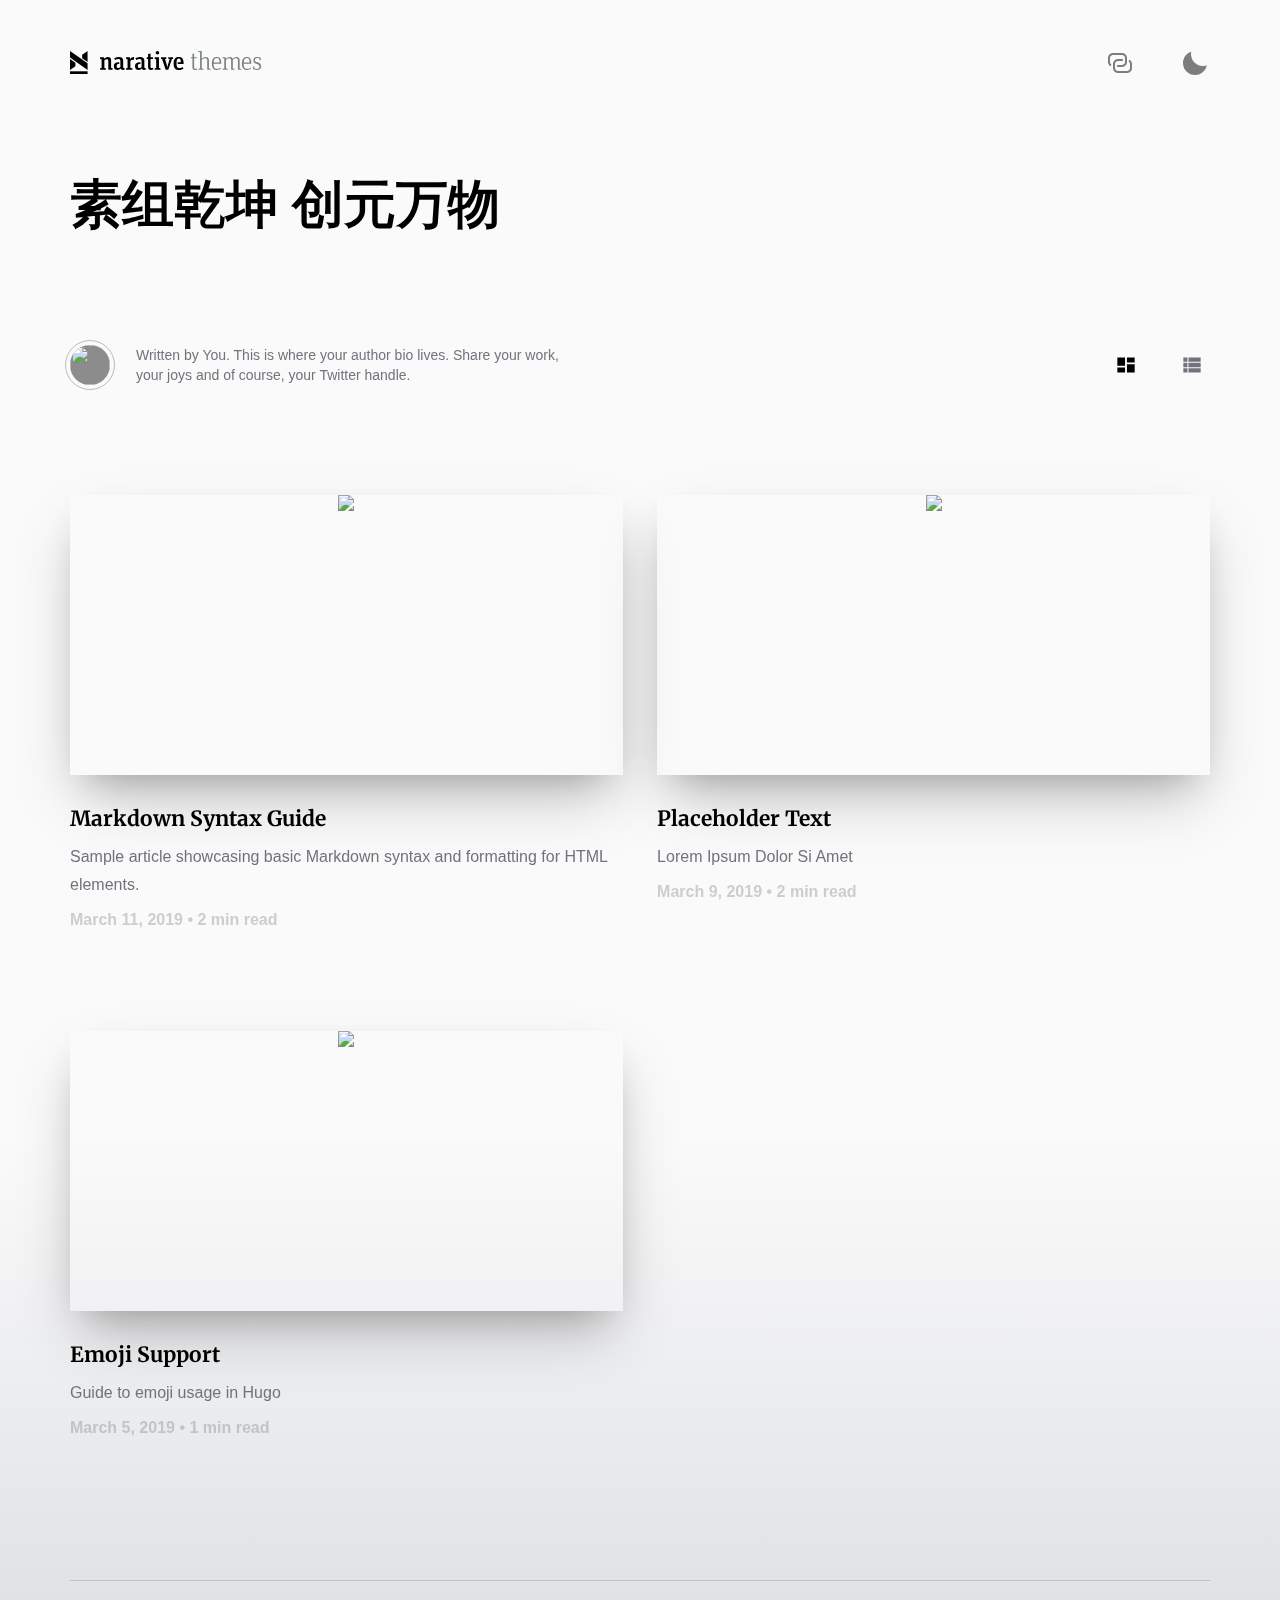
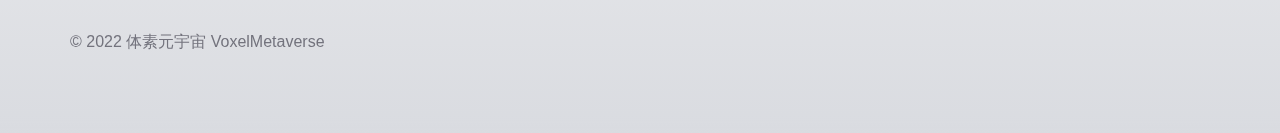
==== commit a0b3a225: "上传" ====
--- a/index.html
+++ b/index.html
@@ -1,5440 +1,413 @@
-<!DOCTYPE html>
-<html lang="zh-CN">
+<html>
+
 <head>
 	<meta name="generator" content="Hugo 0.95.0" />
-    <meta charset="UTF-8">
-    <meta http-equiv="X-UA-Compatible" content="IE=edge, chrome=1">
-    <meta name="viewport" content="width=device-width, initial-scale=1.0, minimum-scale=1.0, maximum-scale=1.0, user-scalable=no">
-    <meta name="theme-color" content="#f9f9f9">
-    <title>Bio &amp; IT 网址导航 | Hugo 主题</title>
-    <link rel="shortcut icon" href="assets/images/favicon.png">
-    <meta name="keywords" content="Bio &amp; IT 网址导航 | Hugo 主题">
-    <meta name="baidu-site-verification" content="code-ERzo5lqNbW" />
-    <meta name="sogou_site_verification" content="c5kms0qkyL"/>
-    <meta name="360-site-verification" content="fcc13eac55051e381be8a06453359bc1" />
-    <link rel='stylesheet' id='wp-block-library-css' href='.//assets/css/block-library.min-5.6.2.css' type='text/css' media='all'>
-    <link rel='stylesheet' id='iconfont-css' href='.//assets/css/iconfont-3.03029.1.css' type='text/css' media='all'>
-    <link rel='stylesheet' id='bootstrap-css' href='.//assets/css/bootstrap.min-4.3.1.css' type='text/css' media='all'>
-    <link rel='stylesheet' id='lightbox-css' href='.//assets/css/fancybox.min.css' type='text/css' media='all'>
-    <link rel='stylesheet' id='style-css' href='.//assets/css/onenav-style.css' type='text/css' media='all'>
-    <link rel='stylesheet' id='style-css' href='.//assets/css/custom-style.css' type='text/css' media='all'>
-    <link rel="stylesheet" id="fortawesome-css" href="https://cdn.jsdelivr.net/npm/@fortawesome/fontawesome-free@5.15.4/css/all.min.css" type="text/css">
-    <script type='text/javascript' src='.//assets/js/jquery.min-3.2.1.js' id='jquery-js'></script>
-    <script type='text/javascript' src='.//assets/js/content-search.js' id='content-search-js'></script>
-    
-    <script>
-        var _hmt = _hmt || [];
-        (function () {
-            var hm = document.createElement("script");
-            hm.src = "https://hm.baidu.com/hm.js?18f619820855042bca58b32408f44de7";
-            var s = document.getElementsByTagName("script")[0];
-            s.parentNode.insertBefore(hm, s);
-        })();
-    </script>
-       
-    <style>
-      .tooltip-inner {max-width:100px !important}
-    </style>
-</head>
-
-
-<body class="io-grey-mode">
-    
-    <div id="loading">
-        <style>
-            .loader {
-                width: 250px;
-                height: 50px;
-                line-height: 50px;
-                text-align: center;
-                position: absolute;
-                top: 50%;
-                left: 50%;
-                transform: translate(-50%, -50%);
-                font-family: helvetica, arial, sans-serif;
-                text-transform: uppercase;
-                font-weight: 900;
-                color: #f1404b;
-                letter-spacing: 0.2em
-            }
-
-            .loader::before,
-            .loader::after {
-                content: "";
-                display: block;
-                width: 15px;
-                height: 15px;
-                background: #f1404b;
-                position: absolute;
-                animation: load .7s infinite alternate ease-in-out
-            }
-
-            .loader::before {
-                top: 0
-            }
-
-            .loader::after {
-                bottom: 0
-            }
-
-            @keyframes load {
-                0% {
-                    left: 0;
-                    height: 30px;
-                    width: 15px
-                }
-
-                50% {
-                    height: 8px;
-                    width: 40px
-                }
-
-                100% {
-                    left: 235px;
-                    height: 30px;
-                    width: 15px
-                }
-            }
-        </style>
-        <div class="loader">Bio &amp; IT 网址导航</div>
-    </div>
-    
-    <div class="page-container">
-        <div id="sidebar" class="sticky sidebar-nav fade mini-sidebar" style="width: 60px;">
-            <div class="modal-dialog h-100  sidebar-nav-inner">
-                <div class="sidebar-logo border-bottom border-color">
-                    
-                    <div class="logo overflow-hidden">
-                        <a href="" class="logo-expanded">
-                            <img src="assets/images/bioitee-expand-light.png" height="40" class="logo-light"
-                                alt="Bio &amp; IT 网址导航 | Hugo 主题">
-                            <img src="assets/images/bioitee-expand-dark.png" height="40" class="logo-dark d-none"
-                                alt="Bio &amp; IT 网址导航 | Hugo 主题">
-                        </a>
-                        <a href="" class="logo-collapsed">
-                            <img src="assets/images/logo-collapse-light.png" height="40" class="logo-light"
-                                alt="Bio &amp; IT 网址导航 | Hugo 主题">
-                            <img src="assets/images/logo-collapse-dark.png" height="40" class="logo-dark d-none"
-                                alt="Bio &amp; IT 网址导航 | Hugo 主题">
-                        </a>
-                    </div>
-                    
-                </div>
-                <div class="sidebar-menu flex-fill">
-                    <div class="sidebar-scroll">
-                        <div class="sidebar-menu-inner">
-                            <ul>
-                                
-                                    
-                                    <li class="sidebar-item">
-                                        <a href="#366a7288b80ec8882b88467447296837" class="smooth">
-                                            <i class="far fa-star fa-lg icon-fw icon-lg mr-2"></i>
-                                            <span>常用推荐</span>
-                                        </a>
-                                    </li>
-                                    
-                                
-                                    
-                                    <li class="sidebar-item">
-                                        <a href="javascript:;" class="smooth change-href" data-change="科研办公">
-                                            <i class="fas fa-flask fa-lg icon-fw icon-lg mr-2"></i>
-                                            <span>科研办公</span>
-                                            <i class="iconfont icon-arrow-r-m sidebar-more text-sm"></i>
-                                        </a>
-                                        <ul>
-                                            
-                                            <li><a href="#89a839e0a347c0be73793d01e52c31ad" class="smooth"><span>生物信息</span></a></li>
-                                            
-                                            <li><a href="#acd617ea241c9daf2f251963bc03c6e3" class="smooth"><span>云服务器</span></a></li>
-                                            
-                                            <li><a href="#e0aade1cd567f730e498e248bbd6acdf" class="smooth"><span>办公学习</span></a></li>
-                                            
-                                        </ul>
-                                    </li> 
-                                    
-                                
-                                    
-                                    <li class="sidebar-item">
-                                        <a href="javascript:;" class="smooth change-href" data-change="悠闲娱乐">
-                                            <i class="fas fa-film fa-lg icon-fw icon-lg mr-2"></i>
-                                            <span>悠闲娱乐</span>
-                                            <i class="iconfont icon-arrow-r-m sidebar-more text-sm"></i>
-                                        </a>
-                                        <ul>
-                                            
-                                            <li><a href="#a4d417d7850fde0cd00e4af576621a63" class="smooth"><span>影音视频</span></a></li>
-                                            
-                                            <li><a href="#e15122403d5aca361a6b63ddea292464" class="smooth"><span>游戏竞技</span></a></li>
-                                            
-                                        </ul>
-                                    </li> 
-                                    
-                                
-                                    
-                                    <li class="sidebar-item">
-                                        <a href="javascript:;" class="smooth change-href" data-change="素材资源">
-                                            <i class="far fa-folder-open fa-lg icon-fw icon-lg mr-2"></i>
-                                            <span>素材资源</span>
-                                            <i class="iconfont icon-arrow-r-m sidebar-more text-sm"></i>
-                                        </a>
-                                        <ul>
-                                            
-                                            <li><a href="#5e6e1089ffbc5d7819c0d0f1f7b31ebc" class="smooth"><span>网盘资源</span></a></li>
-                                            
-                                            <li><a href="#7866a35b09d466b9cf0295af54d30d53" class="smooth"><span>图标素材</span></a></li>
-                                            
-                                            <li><a href="#779477bcccdd4ecb1d852c8d4a67caca" class="smooth"><span>图标设计</span></a></li>
-                                            
-                                            <li><a href="#ff65f7f9721757bf11b0b0c95f1b9446" class="smooth"><span>平面素材</span></a></li>
-                                            
-                                            <li><a href="#722d3693fc0b9344bb46ee220beac1b6" class="smooth"><span>字体资源</span></a></li>
-                                            
-                                            <li><a href="#113a0a745b4169af0f7646269c12ae66" class="smooth"><span>PPT资源</span></a></li>
-                                            
-                                        </ul>
-                                    </li> 
-                                    
-                                
-                                    
-                                    <li class="sidebar-item">
-                                        <a href="javascript:;" class="smooth change-href" data-change="开发设计">
-                                            <i class="fas fa-tools fa-lg icon-fw icon-lg mr-2"></i>
-                                            <span>开发设计</span>
-                                            <i class="iconfont icon-arrow-r-m sidebar-more text-sm"></i>
-                                        </a>
-                                        <ul>
-                                            
-                                            <li><a href="#4fbc8ba07df90bae306d8e3b83fc5a21" class="smooth"><span>图形创意</span></a></li>
-                                            
-                                            <li><a href="#542c016a714d85715d206c8892fba01f" class="smooth"><span>界面设计</span></a></li>
-                                            
-                                            <li><a href="#31e51a60697ff3fb1d1c4934cce67921" class="smooth"><span>在线配色</span></a></li>
-                                            
-                                            <li><a href="#9c2232288caaa8ec40948cef6a786ac2" class="smooth"><span>在线工具</span></a></li>
-                                            
-                                            <li><a href="#13a0e1cc22ccc31b31242a6046230729" class="smooth"><span>谷歌插件</span></a></li>
-                                            
-                                        </ul>
-                                    </li> 
-                                    
-                                
-                                    
-                                    <li class="sidebar-item">
-                                        <a href="javascript:;" class="smooth change-href" data-change="资讯学习">
-                                            <i class="fas fa-pencil-alt fa-lg icon-fw icon-lg mr-2"></i>
-                                            <span>资讯学习</span>
-                                            <i class="iconfont icon-arrow-r-m sidebar-more text-sm"></i>
-                                        </a>
-                                        <ul>
-                                            
-                                            <li><a href="#19cb9b648dba4efc58a205ea413b6b5d" class="smooth"><span>资讯书籍</span></a></li>
-                                            
-                                            <li><a href="#c7a9a750a4a636f0bb3e982b5ea9141c" class="smooth"><span>博客论坛</span></a></li>
-                                            
-                                            <li><a href="#33d3098041927a26a98ed4c6822c9687" class="smooth"><span>设计规范</span></a></li>
-                                            
-                                            <li><a href="#aec25b122d7aceb3dd3b64cf71858ed2" class="smooth"><span>视频教程</span></a></li>
-                                            
-                                        </ul>
-                                    </li> 
-                                    
-                                
-                            </ul>           
-                        </div>
-                    </div>
-                </div>
-                <div class="border-top py-2 border-color">
-                    <div class="flex-bottom">
-                        <ul>
-                            
-
-			    <li id="menu-item-212"
-                                 class="menu-item menu-item-type-custom menu-item-object-custom menu-item-212 sidebar-item">
-                                 <a href="#friendlink">
-                                     <i class="fab fa-staylinked icon-fw icon-lg mr-2"></i>
-                                     <span>友情链接</span>
-                                 </a>
-                            </li>
-
-                            <li id="menu-item-213"
-                                class="menu-item menu-item-type-custom menu-item-object-custom menu-item-213 sidebar-item">
-                                <a target="_blank" rel="noopener" href="https://www.yuque.com/shenweiyan/cookbook/webstack-hugo">
-                                    <i class="fa fa-info-circle icon-fw icon-lg mr-2"></i>
-                                    <span>关于导航</span></a>
-                            </li>
-                        </ul>
-                    </div>
-                </div>
-            </div>
+    <meta charset="utf-8">
+    <meta http-equiv="x-ua-compatible" content="ie=edge">
+    <meta name="viewport" content="width=device-width, initial-scale=1, shrink-to-fit=no">
+    <link rel="icon" href="/images/favicon.svg">
+    
+    <link rel="stylesheet" href="/scss/global.min.d3cc96f4d8384649c41cedbcf73d695dedba18e800978f9ab7f79a1b6fd908ee.css">
+    
+    <link rel="stylesheet" href="/css/prism.css" />
+    <link href="https://fonts.googleapis.com/css?family=Merriweather&display=swap" rel="stylesheet">
+    
+
+ 
+
+
+
+
+
+	
+
+
+
+
+
+<title>体素元宇宙 VoxelMetaverse</title>
+<meta name="description" content="">
+<meta property="og:title" content="体素元宇宙 VoxelMetaverse">
+<meta property="og:site_name" content="体素元宇宙 VoxelMetaverse">
+<meta property="og:description" content="">
+<meta property="og:url" content="https://example.com/">
+<meta property="og:type" content="website">
+<meta property="og:locale" content="en_US">
+<meta property="og:image" content='https://example.com/images/hero-2.jpg'><meta name="twitter:card" content="summary_large_image">
+<meta name="twitter:title" content="体素元宇宙 VoxelMetaverse">
+
+	<link rel="canonical" href="https://example.com/">
+
+
+	<meta name="twitter:description" content="">
+<meta name="twitter:image" content="https://example.com/images/hero-2.jpg">
+<meta property="article:published_time" content="2019-03-11T00:00:00&#43;00:00">
+	<meta property="article:updated_time" content="2019-03-11T00:00:00&#43;00:00">
+
+
+
+    </head>
+
+
+<body class="line-numbers">
+
+    
+    <script src="/js/initColors.js"></script>
+
+    <div class="layout-styled">
+
+        <Section class="section">
+  <div class="nav-container">
+    <a class="logo-link" href="/">
+      <div id="logo-desktop">
+        <svg
+        width="192"
+        height="23"
+        viewBox="0 0 192 23"
+        fill="none"
+        xmlns="http://www.w3.org/2000/svg"
+        className="Logo__Desktop"
+      >
+        <g clipPath="url(#clip0)">
+          <path
+            d="M120.941 6.15477H122.453V2.83255L124.114 2.44922V6.15477H126.713V7.30477H124.114V16.377C124.114 17.314 124.54 17.7826 125.435 17.7826C125.925 17.7826 126.478 17.6335 126.904 17.4205L127.181 18.4214C126.606 18.7835 125.861 18.9964 124.86 18.9964C123.539 18.9964 122.432 18.3788 122.432 16.5261V7.30477H120.92V6.15477H120.941Z"
+            fill="#7A8085"
+          />
+          <path
+            d="M131.739 7.77334C132.825 6.70852 134.273 5.89926 135.764 5.89926C137.723 5.89926 138.937 6.94278 138.937 9.17889V17.6122L140.555 17.8465V18.7409H137.233V9.58352C137.233 7.9863 136.616 7.30482 135.338 7.30482C134.166 7.30482 132.74 8.0076 131.739 8.90204V17.5909L133.442 17.8039V18.7196H128.416V17.8039L130.078 17.5909V1.29926L128.374 1.04371V0.0214844H131.739V7.77334V7.77334Z"
+            fill="#7A8085"
+          />
+          <path
+            d="M141.854 12.4374C141.854 7.6883 143.92 5.89941 146.731 5.89941C149.648 5.89941 151.267 7.64571 151.267 11.9689V12.629H143.6C143.621 16.3772 144.686 17.8253 147.284 17.8253C148.605 17.8253 149.584 17.3994 150.5 16.7818L151.096 17.6124C150.01 18.5068 148.754 18.9966 147.008 18.9966C143.941 18.9753 141.854 17.2929 141.854 12.4374ZM143.621 11.5216H149.521C149.521 8.34849 148.754 6.98552 146.709 6.98552C144.857 6.98552 143.771 8.2633 143.621 11.5216Z"
+            fill="#7A8085"
+          />
+          <path
+            d="M162.682 7.85849C163.768 6.70849 165.024 5.87793 166.515 5.87793C168.474 5.87793 169.646 6.92145 169.646 9.15756V17.6335L171.286 17.8677V18.6983H167.963V9.68997C167.963 8.07145 167.388 7.32608 166.089 7.32608C164.918 7.32608 163.789 8.02886 162.81 8.9233V17.6122L164.449 17.8464V18.7409H161.127V9.68997C161.127 8.07145 160.552 7.32608 159.253 7.32608C158.082 7.32608 156.953 8.02886 155.973 8.9233V17.6122L157.677 17.8464V18.7409H152.651V17.8464L154.312 17.6122V7.47515L152.609 7.2196V6.15478H155.654L155.888 7.85849C156.974 6.72978 158.188 5.89923 159.679 5.89923C161.212 5.87793 162.277 6.51682 162.682 7.85849Z"
+            fill="#7A8085"
+          />
+          <path
+            d="M171.925 12.4374C171.925 7.6883 173.991 5.89941 176.802 5.89941C179.719 5.89941 181.338 7.64571 181.338 11.9689V12.629H173.671C173.692 16.3772 174.757 17.8253 177.355 17.8253C178.676 17.8253 179.655 17.3994 180.571 16.7818L181.167 17.6124C180.081 18.5068 178.825 18.9966 177.079 18.9966C174.012 18.9753 171.925 17.2929 171.925 12.4374ZM173.692 11.5216H179.591C179.591 8.34849 178.825 6.98552 176.78 6.98552C174.928 6.98552 173.863 8.2633 173.692 11.5216Z"
+            fill="#7A8085"
+          />
+          <path
+            d="M183.084 18.0383V15.504H184.234L184.618 17.442C185.278 17.7189 185.789 17.8892 186.811 17.8892C188.664 17.8892 189.558 17.0374 189.558 15.5466C189.558 14.0559 188.834 13.4809 186.79 12.8846C184.831 12.2883 183.382 11.4577 183.382 9.13645C183.382 7.39016 184.639 5.89941 187.195 5.89941C188.664 5.89941 189.835 6.17627 190.687 6.68738V9.15775H189.558L189.132 7.34756C188.579 7.09201 187.961 7.00682 187.258 7.00682C185.789 7.00682 184.852 7.7309 184.852 8.98738C184.852 10.3077 185.576 10.8189 187.365 11.3513C189.431 12.0115 191.156 12.7142 191.156 15.3976C191.156 17.7615 189.431 18.9753 186.79 18.9753C185.235 18.9753 183.957 18.6346 183.084 18.0383Z"
+            fill="#7A8085"
+          />
+          <path class="change-fill"
+            d="M38.3122 9.98811C38.3122 8.66774 37.9501 8.15663 36.9492 8.15663C36.1186 8.15663 35.0964 8.62515 34.3936 9.20015V16.9733L35.8418 17.165V18.6344H30.0918V17.165L31.5825 16.9733V8.24182L30.0918 7.92237V6.19737H33.9251L34.2446 7.64552C35.3733 6.55941 36.6298 5.87793 38.1418 5.87793C39.9946 5.87793 41.102 6.92145 41.102 9.07237V16.9733L42.5927 17.165V18.6344H38.3122V9.98811V9.98811Z"
+            fill="#000"
+          />
+          <path class="change-fill"
+            d="M62.3982 17.1858V18.6553H56.0732V17.1858L57.564 16.9942V8.2627L56.0732 7.94326V6.21826H59.8427L60.226 8.17752C61.0779 6.85715 62.1427 5.94141 63.6973 5.94141C63.8677 5.94141 64.0594 5.9627 64.1871 6.0053L63.8251 8.94418C63.5483 8.81641 63.2501 8.77381 62.8668 8.77381C61.8871 8.77381 61.1418 9.05067 60.3751 9.71085V16.9516L62.3982 17.1858Z"
+            fill="#000"
+          />
+          <path class="change-fill"
+            d="M76.7098 6.19733H78.0941V3.08807L80.5432 2.55566V6.21863H82.9709V8.0927H80.5432V15.6742C80.5432 16.5899 80.8839 16.9946 81.6293 16.9946C82.0978 16.9946 82.5876 16.8455 82.907 16.6751L83.3543 18.3575C82.758 18.6983 81.9061 18.9751 80.6709 18.9751C78.9672 18.9751 78.0941 18.1658 78.0941 16.0362V8.0927H76.7098V6.19733Z"
+            fill="#000"
+          />
+          <path class="change-fill"
+            d="M90.4664 17.1648V18.6343H84.6738V17.1648L86.1646 16.9731V8.24167L84.6738 7.92222V6.19722H88.9757V16.9731L90.4664 17.1648ZM85.696 1.76759C85.696 0.787963 86.4627 0 87.4423 0C88.422 0 89.1886 0.766667 89.1886 1.76759C89.1886 2.72593 88.422 3.51389 87.421 3.51389C86.4627 3.51389 85.696 2.72593 85.696 1.76759Z"
+            fill="#000"
+          />
+          <path class="change-fill"
+            d="M98.3251 7.90097V6.19727H103.053V7.92227L101.924 8.11393L98.3251 18.6556H95.663L92.064 8.09264L90.9991 7.92227V6.19727H96.2593V7.90097L95.0242 8.09264L96.7279 13.6084C97.0473 14.6519 97.1964 15.5037 97.3668 16.4834H97.388C97.5371 15.525 97.7714 14.5241 98.0482 13.5871L99.6668 8.07134L98.3251 7.90097Z"
+            fill="#000"
+          />
+          <path class="change-fill"
+            d="M75.6867 17.1224C74.5793 17.1437 74.3664 16.952 74.3664 15.9724V9.79645C74.3664 6.96404 72.9821 5.87793 70.3201 5.87793C68.3821 5.87793 66.7423 6.45293 65.4219 7.28349L66.2312 9.02978C67.3599 8.45478 68.4673 8.09274 69.7238 8.09274C71.1932 8.09274 71.5552 8.88071 71.5552 10.265V11.0316V11.2233V12.7779V12.8844V16.1214C71.0867 16.6326 70.4052 17.0585 69.4469 17.0585C68.3821 17.0585 67.871 16.5261 67.871 15.0353C67.871 13.3103 68.5951 12.8205 70.4904 12.7779V11.2233C66.6358 11.2659 65.0386 12.4372 65.0386 15.2057C65.0386 17.8465 66.4867 18.9752 68.6589 18.9752C70.2136 18.9752 71.0654 18.315 71.7895 17.5696C72.0451 18.5705 72.833 18.9752 73.8978 18.9752C74.6645 18.9752 75.3886 18.7622 75.8571 18.5066L75.6867 17.1224Z"
+            fill="#000"
+          />
+          <path class="change-fill"
+            d="M54.4968 17.1224C53.3894 17.1437 53.1764 16.952 53.1764 15.9724V9.79645C53.1764 6.96404 51.7922 5.87793 49.1301 5.87793C47.1922 5.87793 45.5523 6.45293 44.232 7.28349L45.0412 9.02978C46.1699 8.45478 47.2773 8.09274 48.5338 8.09274C50.0033 8.09274 50.3653 8.88071 50.3653 10.265V11.0316V11.2233V12.7779V12.8844V16.1214C49.8968 16.6326 49.2153 17.0585 48.257 17.0585C47.1922 17.0585 46.681 16.5261 46.681 15.0353C46.681 13.3103 47.4051 12.8205 49.3005 12.7779V11.2233C45.4459 11.2659 43.8486 12.4372 43.8486 15.2057C43.8486 17.8465 45.2968 18.9752 47.469 18.9752C49.0236 18.9752 49.8755 18.315 50.5996 17.5696C50.8551 18.5705 51.6431 18.9752 52.7079 18.9752C53.4746 18.9752 54.1986 18.7622 54.6672 18.5066L54.4968 17.1224Z"
+            fill="#000"
+          />
+          <path class="change-fill"
+            d="M107.653 13.055H113.594V11.9476C113.594 7.47534 111.869 5.89941 108.803 5.89941C105.63 5.89941 103.628 7.79478 103.628 12.4161C103.628 17.1013 105.523 18.9966 109.058 18.9966C110.954 18.9966 112.231 18.5068 113.467 17.5272L112.657 16.0577C111.678 16.6753 110.868 17.0587 109.463 17.0587C107.546 17.0587 106.801 16.1855 106.63 14.0133C106.588 13.6939 106.567 13.0976 106.567 12.4587C106.567 12.054 106.567 11.6707 106.588 11.3726V11.3513C106.737 8.51886 107.397 7.60312 108.781 7.60312C110.4 7.60312 110.783 8.58275 110.783 11.3513H107.674V13.055H107.653Z"
+            fill="#000"
+          />
+          <path class="change-fill" d="M17.5907 20.2954H0V23H17.5907V20.2954Z" fill="#000" />
+          <path class="change-fill"
+            d="M0 7.96484V18.9537L5.38796 15.1843V11.7343L0 7.96484Z"
+            fill="#000"
+          />
+          <path class="change-fill"
+            d="M17.5689 10.9463V0L12.1597 3.74815V7.13426L17.5689 10.9463Z"
+            fill="#000"
+          />
+          <path class="change-fill"
+            d="M17.5907 18.975L17.5694 12.288L0 0V6.62315L17.5907 18.975Z"
+            fill="#000"
+          />
+        </g>
+        <defs>
+          <clipPath id="clip0">
+            <rect width="191.156" height="23" fill="white" />
+          </clipPath>
+        </defs>
+      </svg>
+</div>
+<div id="logo-mobile" class="hidden">
+    <svg version="1.0" xmlns="http://www.w3.org/2000/svg"
+    width="23" height="23" viewBox="0 0 512.000000 512.000000"
+    preserveAspectRatio="xMidYMid meet">
+   <metadata>
+   Created by potrace 1.15, written by Peter Selinger 2001-2017
+   </metadata>
+   <g transform="translate(0.000000,512.000000) scale(0.100000,-0.100000)"
+   fill="" stroke="none">
+   <path d="M590 4383 l1 -738 756 -530 c698 -489 1151 -807 2618 -1837 l540
+   -380 3 748 c2 590 -1 751 -10 760 -7 7 -308 218 -668 470 -360 251 -1230 859
+   -1933 1351 -702 491 -1284 893 -1292 893 -13 0 -15 -92 -15 -737z"/>
+   <path d="M3887 4708 l-597 -412 0 -381 0 -381 597 -419 c328 -231 602 -421
+   610 -423 11 -3 13 204 13 1212 0 987 -2 1216 -13 1216 -7 0 -282 -186 -610
+   -412z"/>
+   <path d="M590 2135 c0 -910 3 -1225 11 -1225 10 0 343 231 1049 728 l155 109
+   0 389 0 388 -595 418 c-327 229 -601 417 -607 418 -10 0 -13 -251 -13 -1225z"/>
+   <path d="M590 320 l0 -310 1960 0 1960 0 0 310 0 310 -1960 0 -1960 0 0 -310z"/>
+   </g>
+   </svg>
+</div>
+      <span class="header-hidden">Navigate back to the homepage</span>
+    </a>
+    <div class="nav-controls">
+      <button id="copyButton" class="icon-wrapper">
+        <svg
+    class="icon-image"
+    width="24"
+    height="20"
+    viewBox="0 0 24 20"
+    fill="none"
+    xmlns="http://www.w3.org/2000/svg"
+    >
+    <path
+      fillRule="evenodd"
+      clipRule="evenodd"
+      d="M2 5C2 3.34328 3.34328 2 5 2H14C15.6567 2 17 3.34328 17 5V9C17 10.6567 15.6567 12 14 12H10C9.44771 12 9 12.4477 9 13C9 13.5523 9.44771 14 10 14H14C16.7613 14 19 11.7613 19 9V5C19 2.23872 16.7613 0 14 0H5C2.23872 0 0 2.23872 0 5V9C0 10.4938 0.656313 11.8361 1.6935 12.7509C2.10768 13.1163 2.73961 13.0767 3.10494 12.6625C3.47028 12.2483 3.43068 11.6164 3.0165 11.2511C2.39169 10.6999 2 9.89621 2 9V5ZM7 11C7 9.34328 8.34328 8 10 8H14C14.5523 8 15 7.55228 15 7C15 6.44772 14.5523 6 14 6H10C7.23872 6 5 8.23872 5 11V15C5 17.7613 7.23872 20 10 20H19C21.7613 20 24 17.7613 24 15V11C24 9.50621 23.3437 8.16393 22.3065 7.24906C21.8923 6.88372 21.2604 6.92332 20.8951 7.3375C20.5297 7.75168 20.5693 8.38361 20.9835 8.74894C21.6083 9.30007 22 10.1038 22 11V15C22 16.6567 20.6567 18 19 18H10C8.34328 18 7 16.6567 7 15V11Z"
+      fill="#000"
+    />
+</svg>
+        <div id="toolTip" class="tool-tip " >
+            copied
         </div>
-
-
-<div class="main-content flex-fill">
-    <div class="big-header-banner">
-        <div id="header" class="page-header sticky">
-            <div class="navbar navbar-expand-md">
-                <div class="container-fluid p-0">
-
-                    <a href="" class="navbar-brand d-md-none" title="Bio &amp; IT 网址导航 | Hugo 主题">
-                        <img src="assets/images/logo-collapse-light.png" class="logo-light"
-                            alt="Bio &amp; IT 网址导航 | Hugo 主题">
-                        <img src="assets/images/logo-collapse-dark.png" class="logo-dark d-none"
-                            alt="Bio &amp; IT 网址导航 | Hugo 主题">
-                    </a>
-
-                    <div class="collapse navbar-collapse order-2 order-md-1">
-                        <div class="header-mini-btn">
-                            <label>
-                                <input id="mini-button" type="checkbox">
-                                <svg viewbox="0 0 100 100" xmlns="http://www.w3.org/2000/svg">
-                                    <path class="line--1" d="M0 40h62c18 0 18-20-17 5L31 55"></path>
-                                    <path class="line--2" d="M0 50h80"></path>
-                                    <path class="line--3" d="M0 60h62c18 0 18 20-17-5L31 45"></path>
-                                </svg>
-                            </label>
-
-                        </div>
-
-                        <ul class="navbar-nav site-menu" style="margin-right: 16px;">
-                            <li id="menu-item-281"
-                                class="menu-item menu-item-type-post_type menu-item-object-page menu-item-281">
-                                <a href="./">
-                                    <i class="fa fa-home fa-lg mr-2"></i>
-                                    <span>首页</span></a>
-                            </li>
-                            <li id="menu-item-786"
-                                class="menu-item menu-item-type-custom menu-item-object-custom menu-item-786">
-                                <a target="_blank" rel="noopener" href="https://www.yuque.com/shenweiyan">
-                                    <i class="fa fa-book fa-lg mr-2"></i>
-                                    <span>语雀</span></a></li>
-                            <li id="menu-item-284"
-                                class="menu-item menu-item-type-post_type menu-item-object-page menu-item-has-children menu-item-284">
-                                <a href="">
-                                    <i class="fa fa-cog fa-lg mr-2"></i>
-                                    <span>配置</span></a>
-                                <ul class="sub-menu">
-                                    <li id="menu-item-264"
-                                        class="menu-item menu-item-type-post_type menu-item-object-page menu-item-264">
-                                        <a href="">新增导航</a>
-                                    </li>
-                                    <li id="menu-item-285"
-                                        class="menu-item menu-item-type-custom menu-item-object-custom menu-item-285">
-                                        <a href="">新增图标</a>
-                                    </li>
-                                </ul>
-                            </li>
-                        </ul>
+        <input id="copyText" style="opacity: 0;" type="text" class="tool-tip " />
+      </button>
+
+      <button id="themeColorButton" class="icon-wrapper"> 
+        <div id="sunRays" class="sun-rays"></div>
+        <div id="moonOrSun" class="moon-or-sun"></div>
+        <div id="moonMask" class="moon-mask"></div>
+      </button>
+    </div>
+</div>
+</Section>
+
+
+<script src="/js/toggleLogos.js"></script>
+
+
+<script src="/js/toggleColors.js"></script>
+
+
+<script src="/js/copyUrl.js"></script>
+
+        
+
+<Section class="section" relative id="Articles__Hero">
+    <div class="heading-container" style="max-width: 652px;">
+        <h1 class="hero-heading">素组乾坤 创元万物</h1>
+    </div>
+    <div class="subheading-container">
+            <div class="bio-container">
+        
+            
+                
+                    <a href="/authors/hugo-authors/" class="bio-link">
                         
-                        <div class="rounded-circle weather">
-                            <div id="he-plugin-simple" style="display: contents;"></div>
-                            <script>WIDGET = {
-                                    CONFIG: {
-                                        "modules": "01234",
-                                        "background": 5,
-                                        "tmpColor": "E4C600",
-                                        "tmpSize": 14,
-                                        "cityColor": "E4C600",
-                                        "citySize": 14,
-                                        "aqiColor": "#E4C600",
-                                        "aqiSize": 14,
-                                        "weatherIconSize": 24,
-                                        "alertIconSize": 18,
-                                        "padding": "10px 10px 10px 10px",
-                                        "shadow": "1",
-                                        "language": "auto",
-                                        "borderRadius": 5,
-                                        "fixed": "false",
-                                        "vertical": "middle",
-                                        "horizontal": "left",
-                                        "key": "085791e805a24491b43b06cf58ab31e7"
-                                    }
-                                }
-                            </script>
-                            <script src="https://widget.qweather.net/simple/static/js/he-simple-common.js?v=2.0"></script>
-                        </div>
-                        
-                    </div>
-
-                    <ul class="nav navbar-menu text-xs order-1 order-md-2">
-                        
-                        <li class="nav-item mr-3 mr-lg-0 d-none d-lg-block">
-                            <script>
-                                fetch('https://v1.hitokoto.cn')
-                                    .then(response => response.json())
-                                    .then(data => {
-                                    const hitokoto = document.getElementById('hitokoto_text')
-                                    hitokoto.href = 'https://hitokoto.cn/?uuid=' + data.uuid
-                                    hitokoto.innerText = data.hitokoto
-                                    })
-                                    .catch(console.error)
-                            </script>                           
-                            <div id="hitokoto"><a href="#" target="_blank" id="hitokoto_text">疏影横斜水清浅，暗香浮动月黄昏。</a></div>
-                        </li>
-                        
-                        <li class="nav-search ml-3 ml-md-4">
-                            <a href="javascript:" data-toggle="modal" data-target="#search-modal"><i
-                                    class="iconfont icon-search icon-2x"></i></a>
-                        </li>
-                        <li class="nav-item d-md-none mobile-menu ml-3 ml-md-4">
-                            <a href="javascript:" id="sidebar-switch" data-toggle="modal"
-                                data-target="#sidebar"><i class="iconfont icon-classification icon-2x"></i></a>
-                        </li>
-                    </ul>
-                </div>
-            </div>
-        </div>
-        <div class="placeholder" style="height:74px"></div>
-    </div>
-
-
-<div class="header-big  post-top css-color mb-4" id="search-bg" style="">
-    <div class="s-search">
-        <div id="search" class="s-search mx-auto">
-            <div id="search-list-menu" class="hide-type-list">
-                <div class="s-type text-center">
-                    <div class="s-type-list big">
-                        <div class="anchor" style="position: absolute; left: 50%; opacity: 0;"></div>
-                        <label for="type-bing" class="" data-id="group-a"><span>常用</span></label>
-                        <label for="type-baidu1" data-id="group-b"><span>搜索</span></label>
-                        <label for="type-br" data-id="group-c"><span>工具</span></label>
-                        <label for="type-zhihu" data-id="group-d"><span>社区</span></label>
-                        <label for="type-taobao1" data-id="group-e"><span>生活</span></label>
-                        <label for="type-zhaopin" data-id="group-f"><span>求职</span></label>
-                    </div>
-                </div>
-            </div>
-
-            <form action="https://www.baidu.com?s=" method="get" target="_blank" class="super-search-fm">
-                <input type="text" id="search-text" class="form-control smart-tips search-key" zhannei=""
-                    placeholder="输入关键字搜索" style="outline:0" autocomplete="off">
-                <button class="submit" type="submit"><i class="iconfont icon-search"></i></button>
-            </form>
-
-            <div id="search-list" class="hide-type-list">
-                <div class="search-group group-a ">
-                    <ul class="search-type">
-                        <li><input checked="checked" hidden="" type="radio" name="type" id="type-bing"
-                                value="https://cn.bing.com/search?q=" data-placeholder="微软 Bing 搜索"><label
-                                for="type-bing"><span class="text-muted">必应</span></label></li>
-                        <li><input hidden="" type="radio" name="type" id="type-baidu"
-                                value="https://www.baidu.com/s?wd=" data-placeholder="百度一下，你就知道"><label
-                                for="type-baidu"><span class="text-muted">百度</span></label></li>
-                        <li><input hidden="" type="radio" name="type" id="type-google"
-                                value="https://www.google.com/search?q=" data-placeholder="谷歌搜索"><label
-                                for="type-google"><span class="text-muted">谷歌</span></label></li>
-                        <li><input hidden="" type="radio" name="type" id="type-zhannei"
-                                value="https://www.iplaysoft.com/?s="
-                                data-placeholder="软件搜索"><label for="type-zhannei"><span
-                                    class="text-muted">软件</span></label></li>
-                        <li><input hidden="" type="radio" name="type" id="type-taobao"
-                                value="https://s.taobao.com/search?q=" data-placeholder="淘宝搜索"><label
-                                for="type-taobao"><span class="text-muted">淘宝</span></label></li>
-                    </ul>
-                </div>
-                <div class="search-group group-b ">
-                    <ul class="search-type">
-                        <li><input hidden="" type="radio" name="type" id="type-baidu1"
-                                value="https://www.baidu.com/s?wd=" data-placeholder="百度一下，你就知道"><label
-                                for="type-baidu1"><span class="text-muted">百度</span></label></li>
-                        <li><input hidden="" type="radio" name="type" id="type-google1"
-                                value="https://www.google.com/search?q=" data-placeholder="谷歌搜索"><label
-                                for="type-google1"><span class="text-muted">谷歌</span></label></li>
-                        <li><input hidden="" type="radio" name="type" id="type-360"
-                                value="https://www.so.com/s?q=" data-placeholder="360 好搜"><label
-                                for="type-360"><span class="text-muted">360</span></label></li>
-                        <li><input hidden="" type="radio" name="type" id="type-sogo"
-                                value="https://www.sogou.com/web?query=" data-placeholder="搜狗搜索"><label
-                                for="type-sogo"><span class="text-muted">搜狗</span></label></li>
-                        <li><input hidden="" type="radio" name="type" id="type-bing1"
-                                value="https://cn.bing.com/search?q=" data-placeholder="微软 Bing 搜索"><label
-                                for="type-bing1"><span class="text-muted">必应</span></label></li>
-                        <li><input hidden="" type="radio" name="type" id="type-sm"
-                                value="https://yz.m.sm.cn/s?q=" data-placeholder="UC 移动端搜索"><label
-                                for="type-sm"><span class="text-muted">神马</span></label></li>
-                    </ul>
-                </div>
-                <div class="search-group group-c ">
-                    <ul class="search-type">
-                        <li><input hidden="" type="radio" name="type" id="type-br"
-                                value="https://rank.chinaz.com/all/"
-                                data-placeholder="请输入网址(不带 https://)"><label for="type-br"><span
-                                    class="text-muted">权重查询</span></label></li>
-                        <li><input hidden="" type="radio" name="type" id="type-links"
-                                value="https://link.chinaz.com/" data-placeholder="请输入网址(不带 https://)"><label
-                                for="type-links"><span class="text-muted">友链检测</span></label></li>
-                        <li><input hidden="" type="radio" name="type" id="type-icp"
-                                value="https://icp.aizhan.com/" data-placeholder="请输入网址(不带 https://)"><label
-                                for="type-icp"><span class="text-muted">备案查询</span></label></li>
-                        <li><input hidden="" type="radio" name="type" id="type-ping"
-                                value="https://ping.chinaz.com/" data-placeholder="请输入网址(不带 https://)"><label
-                                for="type-ping"><span class="text-muted">PING 检测</span></label></li>
-                        <li><input hidden="" type="radio" name="type" id="type-404"
-                                value="https://tool.chinaz.com/Links/?DAddress="
-                                data-placeholder="请输入网址(不带https://)"><label for="type-404"><span
-                                    class="text-muted">死链检测</span></label></li>
-                        <li><input hidden="" type="radio" name="type" id="type-ciku"
-                                value="https://www.ciku5.com/s?wd=" data-placeholder="请输入关键词"><label
-                                for="type-ciku"><span class="text-muted">关键词挖掘</span></label></li>
-                    </ul>
-                </div>
-                <div class="search-group group-d ">
-                    <ul class="search-type">
-                        <li><input hidden="" type="radio" name="type" id="type-zhihu" value="https://www.zhihu.com/search?type=content&q=" data-placeholder="知乎">
-                            <label for="type-zhihu"><span class="text-muted">知乎</span></label></li>
-                        <li><input hidden="" type="radio" name="type" id="type-wechat" value="https://weixin.sogou.com/weixin?type=2&query=" data-placeholder="微信">
-                            <label for="type-wechat"><span class="text-muted">微信</span></label></li>
-                        <li><input hidden="" type="radio" name="type" id="type-weibo" value="https://s.weibo.com/weibo/" data-placeholder="微博">
-                            <label for="type-weibo"><span class="text-muted">微博</span></label></li>
-                        <li><input hidden="" type="radio" name="type" id="type-douban" value="https://www.douban.com/search?q=" data-placeholder="豆瓣">
-                            <label for="type-douban"><span class="text-muted">豆瓣</span></label></li>
-                    </ul>
-                </div>
-                <div class="search-group group-e ">
-                    <ul class="search-type">
-                        <li><input hidden="" type="radio" name="type" id="type-taobao1" value="https://s.taobao.com/search?q=" data-placeholder="淘宝">
-                            <label for="type-taobao1"><span class="text-muted">淘宝</span></label></li>
-                        <li><input hidden="" type="radio" name="type" id="type-jd" value="https://search.jd.com/Search?keyword=" data-placeholder="京东">
-                            <label for="type-jd"><span class="text-muted">京东</span></label></li>
-                        <li><input hidden="" type="radio" name="type" id="type-xiachufang" value="https://www.xiachufang.com/search/?keyword=" data-placeholder="下厨房">
-                            <label for="type-xiachufang"><span class="text-muted">下厨房</span></label></li>
-                        <li><input hidden="" type="radio" name="type" id="type-xiangha" value="https://www.xiangha.com/so/?q=caipu&s=" data-placeholder="香哈菜谱">
-                            <label for="type-xiangha"><span class="text-muted">香哈菜谱</span></label></li>
-                        <li><input hidden="" type="radio" name="type" id="type-12306" value="https://www.12306.cn/?" data-placeholder="12306">
-                            <label for="type-12306"><span class="text-muted">12306</span></label></li>
-                        <li><input hidden="" type="radio" name="type" id="type-qunar" value="https://www.qunar.com/?" data-placeholder="去哪儿">
-                            <label for="type-qunar"><span class="text-muted">去哪儿</span></label></li>
-                    </ul>
-                </div>
-                <div class="search-group group-f ">
-                    <ul class="search-type">
-                        <li><input hidden="" type="radio" name="type" id="type-zhaopin" value="https://sou.zhaopin.com/jobs/searchresult.ashx?kw=" data-placeholder="智联招聘">
-                            <label for="zhaopin"><span  class="text-muted">智联招聘</span></label></li>
-                        <li><input hidden="" type="radio" name="type" id="type-51job" value="https://search.51job.com/?" data-placeholder="前程无忧">
-                            <label for="type-51job"><span class="text-muted">前程无忧</span></label></li>
-                        <li><input hidden="" type="radio" name="type" id="type-lagou" value="https://www.lagou.com/jobs/list_" data-placeholder="拉钩网">
-                            <label for="type-lagou"><span class="text-muted">拉钩网</span></label></li>
-                        <li><input hidden="" type="radio" name="type" id="type-liepin" value="https://www.liepin.com/zhaopin/?key=" data-placeholder="猎聘网">
-                            <label for="type-liepin"><span class="text-muted">猎聘网</span></label></li>
-                    </ul>
-                </div>
-            </div>
-            <div class="card search-smart-tips search-hot-text">
-                <ul id="word" style="display: none"></ul>
-            </div>
-        </div>
-    </div>
-    
-</div>
-
-
-<div id="content" class="content-site customize-site">
-    
-        
-            
-            <div class="d-flex flex-fill">
-                <h4 class="text-gray text-lg mb-4">
-                    <i class="site-tag iconfont icon-tag icon-lg mr-1" id="366a7288b80ec8882b88467447296837"></i>
-                    常用推荐
-                </h4>
-                <div class="flex-fill"></div>
-                <a class='btn-move text-xs' href='#'>more+</a>
-            </div>
-            
-            <div class="row">
-                
-                <div class="url-card col-6  col-sm-6 col-md-4 col-xl-5a col-xxl-6a">
-                    <div class="url-body default">
-                        <a href="https://www.yuque.com/" target="_blank" data-id="689xxx" data-url="https://www.yuque.com/"
-                            class="card no-c  mb-4 site-689" title="语雀">
-                            <div class="card-body">
-                                <div class="url-content d-flex align-items-center">
-                                    <div class="url-img mr-2 d-flex align-items-center justify-content-center">
-                                        
-                                        <img class="lazy" src="assets/images/logos/%e8%af%ad%e9%9b%80.jpg" data-src="assets/images/logos/%e8%af%ad%e9%9b%80.jpg"
-                                            onerror="javascript:this.src='assets\/images\/logos/语雀.jpg'" alt="语雀">
-                                        
-                                    </div>
-                                    <div class="url-info flex-fill">
-                                        <div class="text-sm overflowClip_1">
-                                            <strong>语雀</strong>
-                                        </div>
-                                        <p class="overflowClip_1 m-0 text-muted text-xs">专业的云端知识库。</p>
-                                    </div>
+                            <div class="bio-avatar">
+                                <div class="bio-avatar-inner">
+                                    <img class="author-avatar" src="/images/profile-01.jpeg" />
                                 </div>
                             </div>
-                        </a>
-                        <a href="https://www.yuque.com/" class="togo text-center text-muted is-views" data-id="689"
-                            data-toggle="tooltip" data-placement="right" title="直达" rel="nofollow">
-                            <i class="iconfont icon-goto"></i>
-                        </a>
-                    </div>
-                </div>
-                
-                <div class="url-card col-6  col-sm-6 col-md-4 col-xl-5a col-xxl-6a">
-                    <div class="url-body default">
-                        <a href="http://mail.qq.com/" target="_blank" data-id="689xxx" data-url="http://mail.qq.com/"
-                            class="card no-c  mb-4 site-689" title="QQ 邮箱">
-                            <div class="card-body">
-                                <div class="url-content d-flex align-items-center">
-                                    <div class="url-img mr-2 d-flex align-items-center justify-content-center">
-                                        
-                                        <img class="lazy" src="assets/images/logos/qq%e9%82%ae%e7%ae%b1.png" data-src="assets/images/logos/qq%e9%82%ae%e7%ae%b1.png"
-                                            onerror="javascript:this.src='assets\/images\/logos/qq邮箱.png'" alt="QQ 邮箱">
-                                        
-                                    </div>
-                                    <div class="url-info flex-fill">
-                                        <div class="text-sm overflowClip_1">
-                                            <strong>QQ 邮箱</strong>
-                                        </div>
-                                        <p class="overflowClip_1 m-0 text-muted text-xs">腾讯 QQ 邮箱。</p>
-                                    </div>
-                                </div>
-                            </div>
-                        </a>
-                        <a href="http://mail.qq.com/" class="togo text-center text-muted is-views" data-id="689"
-                            data-toggle="tooltip" data-placement="right" title="直达" rel="nofollow">
-                            <i class="iconfont icon-goto"></i>
-                        </a>
-                    </div>
-                </div>
-                
-                <div class="url-card col-6  col-sm-6 col-md-4 col-xl-5a col-xxl-6a">
-                    <div class="url-body default">
-                        <a href="https://www.oschina.net/" target="_blank" data-id="689xxx" data-url="https://www.oschina.net/"
-                            class="card no-c  mb-4 site-689" title="开源中国">
-                            <div class="card-body">
-                                <div class="url-content d-flex align-items-center">
-                                    <div class="url-img mr-2 d-flex align-items-center justify-content-center">
-                                        
-                                        <img class="lazy" src="assets/images/logos/%e5%bc%80%e6%ba%90%e4%b8%ad%e5%9b%bd.jpg" data-src="assets/images/logos/%e5%bc%80%e6%ba%90%e4%b8%ad%e5%9b%bd.jpg"
-                                            onerror="javascript:this.src='assets\/images\/logos/开源中国.jpg'" alt="开源中国">
-                                        
-                                    </div>
-                                    <div class="url-info flex-fill">
-                                        <div class="text-sm overflowClip_1">
-                                            <strong>开源中国</strong>
-                                        </div>
-                                        <p class="overflowClip_1 m-0 text-muted text-xs">中文开源技术交流社区。</p>
-                                    </div>
-                                </div>
-                            </div>
-                        </a>
-                        <a href="https://www.oschina.net/" class="togo text-center text-muted is-views" data-id="689"
-                            data-toggle="tooltip" data-placement="right" title="直达" rel="nofollow">
-                            <i class="iconfont icon-goto"></i>
-                        </a>
-                    </div>
-                </div>
-                
-                <div class="url-card col-6  col-sm-6 col-md-4 col-xl-5a col-xxl-6a">
-                    <div class="url-body default">
-                        <a href="https://mp.weixin.qq.com/" target="_blank" data-id="689xxx" data-url="https://mp.weixin.qq.com/"
-                            class="card no-c  mb-4 site-689" title="公众号平台">
-                            <div class="card-body">
-                                <div class="url-content d-flex align-items-center">
-                                    <div class="url-img mr-2 d-flex align-items-center justify-content-center">
-                                        
-                                        <img class="lazy" src="assets/images/logos/%e5%be%ae%e4%bf%a1%e5%85%ac%e4%bc%97%e5%8f%b7.png" data-src="assets/images/logos/%e5%be%ae%e4%bf%a1%e5%85%ac%e4%bc%97%e5%8f%b7.png"
-                                            onerror="javascript:this.src='assets\/images\/logos/微信公众号.png'" alt="公众号平台">
-                                        
-                                    </div>
-                                    <div class="url-info flex-fill">
-                                        <div class="text-sm overflowClip_1">
-                                            <strong>公众号平台</strong>
-                                        </div>
-                                        <p class="overflowClip_1 m-0 text-muted text-xs">再小的个体也有自己的品牌。</p>
-                                    </div>
-                                </div>
-                            </div>
-                        </a>
-                        <a href="https://mp.weixin.qq.com/" class="togo text-center text-muted is-views" data-id="689"
-                            data-toggle="tooltip" data-placement="right" title="直达" rel="nofollow">
-                            <i class="iconfont icon-goto"></i>
-                        </a>
-                    </div>
-                </div>
-                
-                <div class="url-card col-6  col-sm-6 col-md-4 col-xl-5a col-xxl-6a">
-                    <div class="url-body default">
-                        <a href="https://shenweiyan.coding.net/user/projects" target="_blank" data-id="689xxx" data-url="https://shenweiyan.coding.net/user/projects"
-                            class="card no-c  mb-4 site-689" title="CODING">
-                            <div class="card-body">
-                                <div class="url-content d-flex align-items-center">
-                                    <div class="url-img mr-2 d-flex align-items-center justify-content-center">
-                                        
-                                        <img class="lazy" src="assets/images/logos/coding.png" data-src="assets/images/logos/coding.png"
-                                            onerror="javascript:this.src='assets\/images\/logos/coding.png'" alt="CODING">
-                                        
-                                    </div>
-                                    <div class="url-info flex-fill">
-                                        <div class="text-sm overflowClip_1">
-                                            <strong>CODING</strong>
-                                        </div>
-                                        <p class="overflowClip_1 m-0 text-muted text-xs">个人 CODING 代码托管。</p>
-                                    </div>
-                                </div>
-                            </div>
-                        </a>
-                        <a href="https://shenweiyan.coding.net/user/projects" class="togo text-center text-muted is-views" data-id="689"
-                            data-toggle="tooltip" data-placement="right" title="直达" rel="nofollow">
-                            <i class="iconfont icon-goto"></i>
-                        </a>
-                    </div>
-                </div>
-                
-                <div class="url-card col-6  col-sm-6 col-md-4 col-xl-5a col-xxl-6a">
-                    <div class="url-body default">
-                        <a href="https://github.com/" target="_blank" data-id="689xxx" data-url="https://github.com/"
-                            class="card no-c  mb-4 site-689" title="GitHub">
-                            <div class="card-body">
-                                <div class="url-content d-flex align-items-center">
-                                    <div class="url-img mr-2 d-flex align-items-center justify-content-center">
-                                        
-                                        <img class="lazy" src="assets/images/logos/github.jpg" data-src="assets/images/logos/github.jpg"
-                                            onerror="javascript:this.src='assets\/images\/logos/github.jpg'" alt="GitHub">
-                                        
-                                    </div>
-                                    <div class="url-info flex-fill">
-                                        <div class="text-sm overflowClip_1">
-                                            <strong>GitHub</strong>
-                                        </div>
-                                        <p class="overflowClip_1 m-0 text-muted text-xs">GitHub 开源社区。</p>
-                                    </div>
-                                </div>
-                            </div>
-                        </a>
-                        <a href="https://github.com/" class="togo text-center text-muted is-views" data-id="689"
-                            data-toggle="tooltip" data-placement="right" title="直达" rel="nofollow">
-                            <i class="iconfont icon-goto"></i>
-                        </a>
-                    </div>
-                </div>
-                
-                <div class="url-card col-6  col-sm-6 col-md-4 col-xl-5a col-xxl-6a">
-                    <div class="url-body default">
-                        <a href="http://md.aclickall.com/" target="_blank" data-id="689xxx" data-url="http://md.aclickall.com/"
-                            class="card no-c  mb-4 site-689" title="Md2ALL">
-                            <div class="card-body">
-                                <div class="url-content d-flex align-items-center">
-                                    <div class="url-img mr-2 d-flex align-items-center justify-content-center">
-                                        
-                                        <img class="lazy" src="assets/images/logos/md2all.jpg" data-src="assets/images/logos/md2all.jpg"
-                                            onerror="javascript:this.src='assets\/images\/logos/md2all.jpg'" alt="Md2ALL">
-                                        
-                                    </div>
-                                    <div class="url-info flex-fill">
-                                        <div class="text-sm overflowClip_1">
-                                            <strong>Md2ALL</strong>
-                                        </div>
-                                        <p class="overflowClip_1 m-0 text-muted text-xs">Markdown 排版利器。</p>
-                                    </div>
-                                </div>
-                            </div>
-                        </a>
-                        <a href="http://md.aclickall.com/" class="togo text-center text-muted is-views" data-id="689"
-                            data-toggle="tooltip" data-placement="right" title="直达" rel="nofollow">
-                            <i class="iconfont icon-goto"></i>
-                        </a>
-                    </div>
-                </div>
-                
-                <div class="url-card col-6  col-sm-6 col-md-4 col-xl-5a col-xxl-6a">
-                    <div class="url-body default">
-                        <a href="https://mdx.ncbix.com/" target="_blank" data-id="689xxx" data-url="https://mdx.ncbix.com/"
-                            class="card no-c  mb-4 site-689" title="Md2X 定制版">
-                            <div class="card-body">
-                                <div class="url-content d-flex align-items-center">
-                                    <div class="url-img mr-2 d-flex align-items-center justify-content-center">
-                                        
-                                        <img class="lazy" src="assets/images/logos/mdx.png" data-src="assets/images/logos/mdx.png"
-                                            onerror="javascript:this.src='assets\/images\/logos/mdx.png'" alt="Md2X 定制版">
-                                        
-                                    </div>
-                                    <div class="url-info flex-fill">
-                                        <div class="text-sm overflowClip_1">
-                                            <strong>Md2X 定制版</strong>
-                                        </div>
-                                        <p class="overflowClip_1 m-0 text-muted text-xs">Markdown 排版利器，Md2All 定制版。</p>
-                                    </div>
-                                </div>
-                            </div>
-                        </a>
-                        <a href="https://mdx.ncbix.com/" class="togo text-center text-muted is-views" data-id="689"
-                            data-toggle="tooltip" data-placement="right" title="直达" rel="nofollow">
-                            <i class="iconfont icon-goto"></i>
-                        </a>
-                    </div>
-                </div>
-                
-                <div class="url-card col-6  col-sm-6 col-md-4 col-xl-5a col-xxl-6a">
-                    <div class="url-body default">
-                        <a href="https://weixin.sogou.com/" target="_blank" data-id="689xxx" data-url="https://weixin.sogou.com/"
-                            class="card no-c  mb-4 site-689" title="搜狗微信">
-                            <div class="card-body">
-                                <div class="url-content d-flex align-items-center">
-                                    <div class="url-img mr-2 d-flex align-items-center justify-content-center">
-                                        
-                                        <img class="lazy" src="assets/images/logos/%e6%90%9c%e7%8b%97%e5%be%ae%e4%bf%a1.jpg" data-src="assets/images/logos/%e6%90%9c%e7%8b%97%e5%be%ae%e4%bf%a1.jpg"
-                                            onerror="javascript:this.src='assets\/images\/logos/搜狗微信.jpg'" alt="搜狗微信">
-                                        
-                                    </div>
-                                    <div class="url-info flex-fill">
-                                        <div class="text-sm overflowClip_1">
-                                            <strong>搜狗微信</strong>
-                                        </div>
-                                        <p class="overflowClip_1 m-0 text-muted text-xs">搜狗微信搜索，一搜即达。</p>
-                                    </div>
-                                </div>
-                            </div>
-                        </a>
-                        <a href="https://weixin.sogou.com/" class="togo text-center text-muted is-views" data-id="689"
-                            data-toggle="tooltip" data-placement="right" title="直达" rel="nofollow">
-                            <i class="iconfont icon-goto"></i>
-                        </a>
-                    </div>
-                </div>
-                
-                <div class="url-card col-6  col-sm-6 col-md-4 col-xl-5a col-xxl-6a">
-                    <div class="url-body default">
-                        <a href="https://www.jianshu.com/" target="_blank" data-id="689xxx" data-url="https://www.jianshu.com/"
-                            class="card no-c  mb-4 site-689" title="简书">
-                            <div class="card-body">
-                                <div class="url-content d-flex align-items-center">
-                                    <div class="url-img mr-2 d-flex align-items-center justify-content-center">
-                                        
-                                        <img class="lazy" src="assets/images/logos/%e7%ae%80%e4%b9%a6.png" data-src="assets/images/logos/%e7%ae%80%e4%b9%a6.png"
-                                            onerror="javascript:this.src='assets\/images\/logos/简书.png'" alt="简书">
-                                        
-                                    </div>
-                                    <div class="url-info flex-fill">
-                                        <div class="text-sm overflowClip_1">
-                                            <strong>简书</strong>
-                                        </div>
-                                        <p class="overflowClip_1 m-0 text-muted text-xs">简书创作社区。</p>
-                                    </div>
-                                </div>
-                            </div>
-                        </a>
-                        <a href="https://www.jianshu.com/" class="togo text-center text-muted is-views" data-id="689"
-                            data-toggle="tooltip" data-placement="right" title="直达" rel="nofollow">
-                            <i class="iconfont icon-goto"></i>
-                        </a>
-                    </div>
-                </div>
-                
-                <div class="url-card col-6  col-sm-6 col-md-4 col-xl-5a col-xxl-6a">
-                    <div class="url-body default">
-                        <a href="https://www.zhihu.com/" target="_blank" data-id="689xxx" data-url="https://www.zhihu.com/"
-                            class="card no-c  mb-4 site-689" title="知乎">
-                            <div class="card-body">
-                                <div class="url-content d-flex align-items-center">
-                                    <div class="url-img mr-2 d-flex align-items-center justify-content-center">
-                                        
-                                        <img class="lazy" src="assets/images/logos/%e7%9f%a5%e4%b9%8e.png" data-src="assets/images/logos/%e7%9f%a5%e4%b9%8e.png"
-                                            onerror="javascript:this.src='assets\/images\/logos/知乎.png'" alt="知乎">
-                                        
-                                    </div>
-                                    <div class="url-info flex-fill">
-                                        <div class="text-sm overflowClip_1">
-                                            <strong>知乎</strong>
-                                        </div>
-                                        <p class="overflowClip_1 m-0 text-muted text-xs">知乎社区。</p>
-                                    </div>
-                                </div>
-                            </div>
-                        </a>
-                        <a href="https://www.zhihu.com/" class="togo text-center text-muted is-views" data-id="689"
-                            data-toggle="tooltip" data-placement="right" title="直达" rel="nofollow">
-                            <i class="iconfont icon-goto"></i>
-                        </a>
-                    </div>
-                </div>
-                
-                <div class="url-card col-6  col-sm-6 col-md-4 col-xl-5a col-xxl-6a">
-                    <div class="url-body default">
-                        <a href="https://www.v2ex.com/" target="_blank" data-id="689xxx" data-url="https://www.v2ex.com/"
-                            class="card no-c  mb-4 site-689" title="V2EX">
-                            <div class="card-body">
-                                <div class="url-content d-flex align-items-center">
-                                    <div class="url-img mr-2 d-flex align-items-center justify-content-center">
-                                        
-                                        <img class="lazy" src="assets/images/logos/v2ex.jpg" data-src="assets/images/logos/v2ex.jpg"
-                                            onerror="javascript:this.src='assets\/images\/logos/v2ex.jpg'" alt="V2EX">
-                                        
-                                    </div>
-                                    <div class="url-info flex-fill">
-                                        <div class="text-sm overflowClip_1">
-                                            <strong>V2EX</strong>
-                                        </div>
-                                        <p class="overflowClip_1 m-0 text-muted text-xs">V2EX 创意工作者的社区。</p>
-                                    </div>
-                                </div>
-                            </div>
-                        </a>
-                        <a href="https://www.v2ex.com/" class="togo text-center text-muted is-views" data-id="689"
-                            data-toggle="tooltip" data-placement="right" title="直达" rel="nofollow">
-                            <i class="iconfont icon-goto"></i>
-                        </a>
-                    </div>
-                </div>
-                
-                <div class="url-card col-6  col-sm-6 col-md-4 col-xl-5a col-xxl-6a">
-                    <div class="url-body default">
-                        <a href="https://www.yuque.com/shenweiyan/wow" target="_blank" data-id="689xxx" data-url="https://www.yuque.com/shenweiyan/wow"
-                            class="card no-c  mb-4 site-689" title="语雀话题">
-                            <div class="card-body">
-                                <div class="url-content d-flex align-items-center">
-                                    <div class="url-img mr-2 d-flex align-items-center justify-content-center">
-                                        
-                                        <img class="lazy" src="assets/images/logos/%e8%af%ad%e9%9b%80%e8%af%9d%e9%a2%98.png" data-src="assets/images/logos/%e8%af%ad%e9%9b%80%e8%af%9d%e9%a2%98.png"
-                                            onerror="javascript:this.src='assets\/images\/logos/语雀话题.png'" alt="语雀话题">
-                                        
-                                    </div>
-                                    <div class="url-info flex-fill">
-                                        <div class="text-sm overflowClip_1">
-                                            <strong>语雀话题</strong>
-                                        </div>
-                                        <p class="overflowClip_1 m-0 text-muted text-xs">好看的皮囊千篇一律，有趣的灵魂万里挑一！</p>
-                                    </div>
-                                </div>
-                            </div>
-                        </a>
-                        <a href="https://www.yuque.com/shenweiyan/wow" class="togo text-center text-muted is-views" data-id="689"
-                            data-toggle="tooltip" data-placement="right" title="直达" rel="nofollow">
-                            <i class="iconfont icon-goto"></i>
-                        </a>
-                    </div>
-                </div>
-                
-            </div>
-            <br />
-            
-        
-    
-        
-            
-            
-            <div class="d-flex flex-fill">
-                <h4 class="text-gray text-lg mb-4">
-                    <i class="site-tag iconfont icon-tag icon-lg mr-1" id="89a839e0a347c0be73793d01e52c31ad"></i>
-                    生物信息
-                </h4>
-                <div class="flex-fill"></div>
-                
-            </div>
-            
-            <div class="row">
-                
-                <div class="url-card col-6  col-sm-6 col-md-4 col-xl-5a col-xxl-6a">
-                    <div class="url-body default">
-                        <a href="https://www.ncbi.nlm.nih.gov/" target="_blank" data-id="689xxx" data-url="https://www.ncbi.nlm.nih.gov/"
-                            class="card no-c  mb-4 site-689" title="NCBI">
-                            <div class="card-body">
-                                <div class="url-content d-flex align-items-center">
-                                    <div class="url-img mr-2 d-flex align-items-center justify-content-center">
-                                        
-                                        <img class="lazy" src="assets/images/logos/ncbi.jpg" data-src="assets/images/logos/ncbi.jpg"
-                                            onerror="javascript:this.src='assets\/images\/logos/ncbi.jpg'" alt="NCBI">
-                                        
-                                    </div>
-                                    <div class="url-info flex-fill">
-                                        <div class="text-sm overflowClip_1">
-                                            <strong>NCBI</strong>
-                                        </div>
-                                        <p class="overflowClip_1 m-0 text-muted text-xs">National Center for Biotechnology Information.</p>
-                                    </div>
-                                </div>
-                            </div>
-                        </a>
-                        <a href="https://www.ncbi.nlm.nih.gov/" class="togo text-center text-muted is-views" data-id="689"
-                            data-toggle="tooltip" data-placement="right" title="直达" rel="nofollow">
-                            <i class="iconfont icon-goto"></i>
-                        </a>
-                    </div>
-                </div>
-                
-                <div class="url-card col-6  col-sm-6 col-md-4 col-xl-5a col-xxl-6a">
-                    <div class="url-body default">
-                        <a href="https://anaconda.org/bioconda/" target="_blank" data-id="689xxx" data-url="https://anaconda.org/bioconda/"
-                            class="card no-c  mb-4 site-689" title="Bioconda">
-                            <div class="card-body">
-                                <div class="url-content d-flex align-items-center">
-                                    <div class="url-img mr-2 d-flex align-items-center justify-content-center">
-                                        
-                                        <img class="lazy" src="assets/images/logos/bioconda.jpg" data-src="assets/images/logos/bioconda.jpg"
-                                            onerror="javascript:this.src='assets\/images\/logos/bioconda.jpg'" alt="Bioconda">
-                                        
-                                    </div>
-                                    <div class="url-info flex-fill">
-                                        <div class="text-sm overflowClip_1">
-                                            <strong>Bioconda</strong>
-                                        </div>
-                                        <p class="overflowClip_1 m-0 text-muted text-xs">Bioconda :: Anaconda.org.</p>
-                                    </div>
-                                </div>
-                            </div>
-                        </a>
-                        <a href="https://anaconda.org/bioconda/" class="togo text-center text-muted is-views" data-id="689"
-                            data-toggle="tooltip" data-placement="right" title="直达" rel="nofollow">
-                            <i class="iconfont icon-goto"></i>
-                        </a>
-                    </div>
-                </div>
-                
-                <div class="url-card col-6  col-sm-6 col-md-4 col-xl-5a col-xxl-6a">
-                    <div class="url-body default">
-                        <a href="https://metacpan.org/" target="_blank" data-id="689xxx" data-url="https://metacpan.org/"
-                            class="card no-c  mb-4 site-689" title="CPAN">
-                            <div class="card-body">
-                                <div class="url-content d-flex align-items-center">
-                                    <div class="url-img mr-2 d-flex align-items-center justify-content-center">
-                                        
-                                        <img class="lazy" src="assets/images/logos/cpan.jpg" data-src="assets/images/logos/cpan.jpg"
-                                            onerror="javascript:this.src='assets\/images\/logos/cpan.jpg'" alt="CPAN">
-                                        
-                                    </div>
-                                    <div class="url-info flex-fill">
-                                        <div class="text-sm overflowClip_1">
-                                            <strong>CPAN</strong>
-                                        </div>
-                                        <p class="overflowClip_1 m-0 text-muted text-xs">Search the CPAN.</p>
-                                    </div>
-                                </div>
-                            </div>
-                        </a>
-                        <a href="https://metacpan.org/" class="togo text-center text-muted is-views" data-id="689"
-                            data-toggle="tooltip" data-placement="right" title="直达" rel="nofollow">
-                            <i class="iconfont icon-goto"></i>
-                        </a>
-                    </div>
-                </div>
-                
-                <div class="url-card col-6  col-sm-6 col-md-4 col-xl-5a col-xxl-6a">
-                    <div class="url-body default">
-                        <a href="https://gitter.im/galaxyproject" target="_blank" data-id="689xxx" data-url="https://gitter.im/galaxyproject"
-                            class="card no-c  mb-4 site-689" title="Gitter Galaxy">
-                            <div class="card-body">
-                                <div class="url-content d-flex align-items-center">
-                                    <div class="url-img mr-2 d-flex align-items-center justify-content-center">
-                                        
-                                        <img class="lazy" src="assets/images/logos/gitter.jpg" data-src="assets/images/logos/gitter.jpg"
-                                            onerror="javascript:this.src='assets\/images\/logos/gitter.jpg'" alt="Gitter Galaxy">
-                                        
-                                    </div>
-                                    <div class="url-info flex-fill">
-                                        <div class="text-sm overflowClip_1">
-                                            <strong>Gitter Galaxy</strong>
-                                        </div>
-                                        <p class="overflowClip_1 m-0 text-muted text-xs">Galaxy Gitter Community.</p>
-                                    </div>
-                                </div>
-                            </div>
-                        </a>
-                        <a href="https://gitter.im/galaxyproject" class="togo text-center text-muted is-views" data-id="689"
-                            data-toggle="tooltip" data-placement="right" title="直达" rel="nofollow">
-                            <i class="iconfont icon-goto"></i>
-                        </a>
-                    </div>
-                </div>
-                
-                <div class="url-card col-6  col-sm-6 col-md-4 col-xl-5a col-xxl-6a">
-                    <div class="url-body default">
-                        <a href="https://www.r-project.org/" target="_blank" data-id="689xxx" data-url="https://www.r-project.org/"
-                            class="card no-c  mb-4 site-689" title="R Project">
-                            <div class="card-body">
-                                <div class="url-content d-flex align-items-center">
-                                    <div class="url-img mr-2 d-flex align-items-center justify-content-center">
-                                        
-                                        <img class="lazy" src="assets/images/logos/r-project.jpg" data-src="assets/images/logos/r-project.jpg"
-                                            onerror="javascript:this.src='assets\/images\/logos/r-project.jpg'" alt="R Project">
-                                        
-                                    </div>
-                                    <div class="url-info flex-fill">
-                                        <div class="text-sm overflowClip_1">
-                                            <strong>R Project</strong>
-                                        </div>
-                                        <p class="overflowClip_1 m-0 text-muted text-xs">https://www.r-project.org</p>
-                                    </div>
-                                </div>
-                            </div>
-                        </a>
-                        <a href="https://www.r-project.org/" class="togo text-center text-muted is-views" data-id="689"
-                            data-toggle="tooltip" data-placement="right" title="直达" rel="nofollow">
-                            <i class="iconfont icon-goto"></i>
-                        </a>
-                    </div>
-                </div>
-                
-                <div class="url-card col-6  col-sm-6 col-md-4 col-xl-5a col-xxl-6a">
-                    <div class="url-body default">
-                        <a href="http://www.bioconductor.org/" target="_blank" data-id="689xxx" data-url="http://www.bioconductor.org/"
-                            class="card no-c  mb-4 site-689" title="Bioconductor">
-                            <div class="card-body">
-                                <div class="url-content d-flex align-items-center">
-                                    <div class="url-img mr-2 d-flex align-items-center justify-content-center">
-                                        
-                                        <img class="lazy" src="assets/images/logos/bioconductor.jpg" data-src="assets/images/logos/bioconductor.jpg"
-                                            onerror="javascript:this.src='assets\/images\/logos/bioconductor.jpg'" alt="Bioconductor">
-                                        
-                                    </div>
-                                    <div class="url-info flex-fill">
-                                        <div class="text-sm overflowClip_1">
-                                            <strong>Bioconductor</strong>
-                                        </div>
-                                        <p class="overflowClip_1 m-0 text-muted text-xs">http://www.bioconductor.org</p>
-                                    </div>
-                                </div>
-                            </div>
-                        </a>
-                        <a href="http://www.bioconductor.org/" class="togo text-center text-muted is-views" data-id="689"
-                            data-toggle="tooltip" data-placement="right" title="直达" rel="nofollow">
-                            <i class="iconfont icon-goto"></i>
-                        </a>
-                    </div>
-                </div>
-                
-            </div>
-            <br />
-            
-            
-            
-            <div class="d-flex flex-fill">
-                <h4 class="text-gray text-lg mb-4">
-                    <i class="site-tag iconfont icon-tag icon-lg mr-1" id="acd617ea241c9daf2f251963bc03c6e3"></i>
-                    云服务器
-                </h4>
-                <div class="flex-fill"></div>
-                
-            </div>
-            
-            <div class="row">
-                
-                <div class="url-card col-6  col-sm-6 col-md-4 col-xl-5a col-xxl-6a">
-                    <div class="url-body default">
-                        <a href="https://www.aliyun.com/" target="_blank" data-id="689xxx" data-url="https://www.aliyun.com/"
-                            class="card no-c  mb-4 site-689" title="阿里云">
-                            <div class="card-body">
-                                <div class="url-content d-flex align-items-center">
-                                    <div class="url-img mr-2 d-flex align-items-center justify-content-center">
-                                        
-                                        <img class="lazy" src="assets/images/logos/%e9%98%bf%e9%87%8c%e4%ba%91.jpg" data-src="assets/images/logos/%e9%98%bf%e9%87%8c%e4%ba%91.jpg"
-                                            onerror="javascript:this.src='assets\/images\/logos/阿里云.jpg'" alt="阿里云">
-                                        
-                                    </div>
-                                    <div class="url-info flex-fill">
-                                        <div class="text-sm overflowClip_1">
-                                            <strong>阿里云</strong>
-                                        </div>
-                                        <p class="overflowClip_1 m-0 text-muted text-xs">上云就上阿里云。</p>
-                                    </div>
-                                </div>
-                            </div>
-                        </a>
-                        <a href="https://www.aliyun.com/" class="togo text-center text-muted is-views" data-id="689"
-                            data-toggle="tooltip" data-placement="right" title="直达" rel="nofollow">
-                            <i class="iconfont icon-goto"></i>
-                        </a>
-                    </div>
-                </div>
-                
-                <div class="url-card col-6  col-sm-6 col-md-4 col-xl-5a col-xxl-6a">
-                    <div class="url-body default">
-                        <a href="https://cloud.tencent.com/" target="_blank" data-id="689xxx" data-url="https://cloud.tencent.com/"
-                            class="card no-c  mb-4 site-689" title="腾讯云">
-                            <div class="card-body">
-                                <div class="url-content d-flex align-items-center">
-                                    <div class="url-img mr-2 d-flex align-items-center justify-content-center">
-                                        
-                                        <img class="lazy" src="assets/images/logos/%e8%85%be%e8%ae%af%e4%ba%91.jpg" data-src="assets/images/logos/%e8%85%be%e8%ae%af%e4%ba%91.jpg"
-                                            onerror="javascript:this.src='assets\/images\/logos/腾讯云.jpg'" alt="腾讯云">
-                                        
-                                    </div>
-                                    <div class="url-info flex-fill">
-                                        <div class="text-sm overflowClip_1">
-                                            <strong>腾讯云</strong>
-                                        </div>
-                                        <p class="overflowClip_1 m-0 text-muted text-xs">产业智变，云启未来。</p>
-                                    </div>
-                                </div>
-                            </div>
-                        </a>
-                        <a href="https://cloud.tencent.com/" class="togo text-center text-muted is-views" data-id="689"
-                            data-toggle="tooltip" data-placement="right" title="直达" rel="nofollow">
-                            <i class="iconfont icon-goto"></i>
-                        </a>
-                    </div>
-                </div>
-                
-                <div class="url-card col-6  col-sm-6 col-md-4 col-xl-5a col-xxl-6a">
-                    <div class="url-body default">
-                        <a href="https://www.huaweicloud.com/" target="_blank" data-id="689xxx" data-url="https://www.huaweicloud.com/"
-                            class="card no-c  mb-4 site-689" title="华为云">
-                            <div class="card-body">
-                                <div class="url-content d-flex align-items-center">
-                                    <div class="url-img mr-2 d-flex align-items-center justify-content-center">
-                                        
-                                        <img class="lazy" src="assets/images/logos/%e5%8d%8e%e4%b8%ba%e4%ba%91.png" data-src="assets/images/logos/%e5%8d%8e%e4%b8%ba%e4%ba%91.png"
-                                            onerror="javascript:this.src='assets\/images\/logos/华为云.png'" alt="华为云">
-                                        
-                                    </div>
-                                    <div class="url-info flex-fill">
-                                        <div class="text-sm overflowClip_1">
-                                            <strong>华为云</strong>
-                                        </div>
-                                        <p class="overflowClip_1 m-0 text-muted text-xs">提供云计算服务&#43;智能，见未来-华为云。</p>
-                                    </div>
-                                </div>
-                            </div>
-                        </a>
-                        <a href="https://www.huaweicloud.com/" class="togo text-center text-muted is-views" data-id="689"
-                            data-toggle="tooltip" data-placement="right" title="直达" rel="nofollow">
-                            <i class="iconfont icon-goto"></i>
-                        </a>
-                    </div>
-                </div>
-                
-                <div class="url-card col-6  col-sm-6 col-md-4 col-xl-5a col-xxl-6a">
-                    <div class="url-body default">
-                        <a href="https://my.cloudraft.cn/" target="_blank" data-id="689xxx" data-url="https://my.cloudraft.cn/"
-                            class="card no-c  mb-4 site-689" title="云筏科技">
-                            <div class="card-body">
-                                <div class="url-content d-flex align-items-center">
-                                    <div class="url-img mr-2 d-flex align-items-center justify-content-center">
-                                        
-                                        <img class="lazy" src="assets/images/logos/default_url.ico" data-src="assets/images/logos/default_url.ico"
-                                            onerror="javascript:this.src='assets\/images\/logos/default_url.ico'" alt="云筏科技">
-                                        
-                                    </div>
-                                    <div class="url-info flex-fill">
-                                        <div class="text-sm overflowClip_1">
-                                            <strong>云筏科技</strong>
-                                        </div>
-                                        <p class="overflowClip_1 m-0 text-muted text-xs">云筏 - 科研云。</p>
-                                    </div>
-                                </div>
-                            </div>
-                        </a>
-                        <a href="https://my.cloudraft.cn/" class="togo text-center text-muted is-views" data-id="689"
-                            data-toggle="tooltip" data-placement="right" title="直达" rel="nofollow">
-                            <i class="iconfont icon-goto"></i>
-                        </a>
-                    </div>
-                </div>
-                
-                <div class="url-card col-6  col-sm-6 col-md-4 col-xl-5a col-xxl-6a">
-                    <div class="url-body default">
-                        <a href="https://www.ji-cloud.cn/" target="_blank" data-id="689xxx" data-url="https://www.ji-cloud.cn/"
-                            class="card no-c  mb-4 site-689" title="极云普惠云电脑">
-                            <div class="card-body">
-                                <div class="url-content d-flex align-items-center">
-                                    <div class="url-img mr-2 d-flex align-items-center justify-content-center">
-                                        
-                                        <img class="lazy" src="assets/images/logos/%e6%9e%81%e4%ba%91%e6%99%ae%e6%83%a0%e4%ba%91%e7%94%b5%e8%84%91.png" data-src="assets/images/logos/%e6%9e%81%e4%ba%91%e6%99%ae%e6%83%a0%e4%ba%91%e7%94%b5%e8%84%91.png"
-                                            onerror="javascript:this.src='assets\/images\/logos/极云普惠云电脑.png'" alt="极云普惠云电脑">
-                                        
-                                    </div>
-                                    <div class="url-info flex-fill">
-                                        <div class="text-sm overflowClip_1">
-                                            <strong>极云普惠云电脑</strong>
-                                        </div>
-                                        <p class="overflowClip_1 m-0 text-muted text-xs">云电脑-云游戏-手机变电脑软件。</p>
-                                    </div>
-                                </div>
-                            </div>
-                        </a>
-                        <a href="https://www.ji-cloud.cn/" class="togo text-center text-muted is-views" data-id="689"
-                            data-toggle="tooltip" data-placement="right" title="直达" rel="nofollow">
-                            <i class="iconfont icon-goto"></i>
-                        </a>
-                    </div>
-                </div>
-                
-                <div class="url-card col-6  col-sm-6 col-md-4 col-xl-5a col-xxl-6a">
-                    <div class="url-body default">
-                        <a href="https://www.qingjiaocloud.com/" target="_blank" data-id="689xxx" data-url="https://www.qingjiaocloud.com/"
-                            class="card no-c  mb-4 site-689" title="青椒云">
-                            <div class="card-body">
-                                <div class="url-content d-flex align-items-center">
-                                    <div class="url-img mr-2 d-flex align-items-center justify-content-center">
-                                        
-                                        <img class="lazy" src="assets/images/logos/%e9%9d%92%e6%a4%92%e4%ba%91.jpg" data-src="assets/images/logos/%e9%9d%92%e6%a4%92%e4%ba%91.jpg"
-                                            onerror="javascript:this.src='assets\/images\/logos/青椒云.jpg'" alt="青椒云">
-                                        
-                                    </div>
-                                    <div class="url-info flex-fill">
-                                        <div class="text-sm overflowClip_1">
-                                            <strong>青椒云</strong>
-                                        </div>
-                                        <p class="overflowClip_1 m-0 text-muted text-xs">云桌面,一站式云电脑服务平台。</p>
-                                    </div>
-                                </div>
-                            </div>
-                        </a>
-                        <a href="https://www.qingjiaocloud.com/" class="togo text-center text-muted is-views" data-id="689"
-                            data-toggle="tooltip" data-placement="right" title="直达" rel="nofollow">
-                            <i class="iconfont icon-goto"></i>
-                        </a>
-                    </div>
-                </div>
-                
-            </div>
-            <br />
-            
-            
-            
-            <div class="d-flex flex-fill">
-                <h4 class="text-gray text-lg mb-4">
-                    <i class="site-tag iconfont icon-tag icon-lg mr-1" id="e0aade1cd567f730e498e248bbd6acdf"></i>
-                    办公学习
-                </h4>
-                <div class="flex-fill"></div>
-                
-            </div>
-            
-            <div class="row">
-                
-                <div class="url-card col-6  col-sm-6 col-md-4 col-xl-5a col-xxl-6a">
-                    <div class="url-body default">
-                        <a href="https://www.youdao.com/" target="_blank" data-id="689xxx" data-url="https://www.youdao.com/"
-                            class="card no-c  mb-4 site-689" title="有道词典">
-                            <div class="card-body">
-                                <div class="url-content d-flex align-items-center">
-                                    <div class="url-img mr-2 d-flex align-items-center justify-content-center">
-                                        
-                                        <img class="lazy" src="assets/images/logos/%e6%9c%89%e9%81%93%e8%af%8d%e5%85%b8.png" data-src="assets/images/logos/%e6%9c%89%e9%81%93%e8%af%8d%e5%85%b8.png"
-                                            onerror="javascript:this.src='assets\/images\/logos/有道词典.png'" alt="有道词典">
-                                        
-                                    </div>
-                                    <div class="url-info flex-fill">
-                                        <div class="text-sm overflowClip_1">
-                                            <strong>有道词典</strong>
-                                        </div>
-                                        <p class="overflowClip_1 m-0 text-muted text-xs">免费，即时的多语种在线翻译。</p>
-                                    </div>
-                                </div>
-                            </div>
-                        </a>
-                        <a href="https://www.youdao.com/" class="togo text-center text-muted is-views" data-id="689"
-                            data-toggle="tooltip" data-placement="right" title="直达" rel="nofollow">
-                            <i class="iconfont icon-goto"></i>
-                        </a>
-                    </div>
-                </div>
-                
-                <div class="url-card col-6  col-sm-6 col-md-4 col-xl-5a col-xxl-6a">
-                    <div class="url-body default">
-                        <a href="http://fanyi.youdao.com/" target="_blank" data-id="689xxx" data-url="http://fanyi.youdao.com/"
-                            class="card no-c  mb-4 site-689" title="有道翻译">
-                            <div class="card-body">
-                                <div class="url-content d-flex align-items-center">
-                                    <div class="url-img mr-2 d-flex align-items-center justify-content-center">
-                                        
-                                        <img class="lazy" src="assets/images/logos/%e6%9c%89%e9%81%93%e8%af%8d%e5%85%b8.png" data-src="assets/images/logos/%e6%9c%89%e9%81%93%e8%af%8d%e5%85%b8.png"
-                                            onerror="javascript:this.src='assets\/images\/logos/有道词典.png'" alt="有道翻译">
-                                        
-                                    </div>
-                                    <div class="url-info flex-fill">
-                                        <div class="text-sm overflowClip_1">
-                                            <strong>有道翻译</strong>
-                                        </div>
-                                        <p class="overflowClip_1 m-0 text-muted text-xs">有道翻译。</p>
-                                    </div>
-                                </div>
-                            </div>
-                        </a>
-                        <a href="http://fanyi.youdao.com/" class="togo text-center text-muted is-views" data-id="689"
-                            data-toggle="tooltip" data-placement="right" title="直达" rel="nofollow">
-                            <i class="iconfont icon-goto"></i>
-                        </a>
-                    </div>
-                </div>
-                
-                <div class="url-card col-6  col-sm-6 col-md-4 col-xl-5a col-xxl-6a">
-                    <div class="url-body default">
-                        <a href="https://translate.google.cn/" target="_blank" data-id="689xxx" data-url="https://translate.google.cn/"
-                            class="card no-c  mb-4 site-689" title="谷歌翻译">
-                            <div class="card-body">
-                                <div class="url-content d-flex align-items-center">
-                                    <div class="url-img mr-2 d-flex align-items-center justify-content-center">
-                                        
-                                        <img class="lazy" src="assets/images/logos/%e8%b0%b7%e6%ad%8c%e7%bf%bb%e8%af%91.jpg" data-src="assets/images/logos/%e8%b0%b7%e6%ad%8c%e7%bf%bb%e8%af%91.jpg"
-                                            onerror="javascript:this.src='assets\/images\/logos/谷歌翻译.jpg'" alt="谷歌翻译">
-                                        
-                                    </div>
-                                    <div class="url-info flex-fill">
-                                        <div class="text-sm overflowClip_1">
-                                            <strong>谷歌翻译</strong>
-                                        </div>
-                                        <p class="overflowClip_1 m-0 text-muted text-xs">谷歌翻译。</p>
-                                    </div>
-                                </div>
-                            </div>
-                        </a>
-                        <a href="https://translate.google.cn/" class="togo text-center text-muted is-views" data-id="689"
-                            data-toggle="tooltip" data-placement="right" title="直达" rel="nofollow">
-                            <i class="iconfont icon-goto"></i>
-                        </a>
-                    </div>
-                </div>
-                
-                <div class="url-card col-6  col-sm-6 col-md-4 col-xl-5a col-xxl-6a">
-                    <div class="url-body default">
-                        <a href="https://www.processon.com/" target="_blank" data-id="689xxx" data-url="https://www.processon.com/"
-                            class="card no-c  mb-4 site-689" title="ProcessOn">
-                            <div class="card-body">
-                                <div class="url-content d-flex align-items-center">
-                                    <div class="url-img mr-2 d-flex align-items-center justify-content-center">
-                                        
-                                        <img class="lazy" src="assets/images/logos/ProcessOn.png" data-src="assets/images/logos/ProcessOn.png"
-                                            onerror="javascript:this.src='assets\/images\/logos/ProcessOn.png'" alt="ProcessOn">
-                                        
-                                    </div>
-                                    <div class="url-info flex-fill">
-                                        <div class="text-sm overflowClip_1">
-                                            <strong>ProcessOn</strong>
-                                        </div>
-                                        <p class="overflowClip_1 m-0 text-muted text-xs">免费在线作图、实时协作。</p>
-                                    </div>
-                                </div>
-                            </div>
-                        </a>
-                        <a href="https://www.processon.com/" class="togo text-center text-muted is-views" data-id="689"
-                            data-toggle="tooltip" data-placement="right" title="直达" rel="nofollow">
-                            <i class="iconfont icon-goto"></i>
-                        </a>
-                    </div>
-                </div>
-                
-            </div>
-            <br />
-            
-            
-        
-    
-        
-            
-            
-            <div class="d-flex flex-fill">
-                <h4 class="text-gray text-lg mb-4">
-                    <i class="site-tag iconfont icon-tag icon-lg mr-1" id="a4d417d7850fde0cd00e4af576621a63"></i>
-                    影音视频
-                </h4>
-                <div class="flex-fill"></div>
-                
-            </div>
-            
-            <div class="row">
-                
-                <div class="url-card col-6  col-sm-6 col-md-4 col-xl-5a col-xxl-6a">
-                    <div class="url-body default">
-                        <a href="http://v.qq.com/" target="_blank" data-id="689xxx" data-url="http://v.qq.com/"
-                            class="card no-c  mb-4 site-689" title="腾讯视频">
-                            <div class="card-body">
-                                <div class="url-content d-flex align-items-center">
-                                    <div class="url-img mr-2 d-flex align-items-center justify-content-center">
-                                        
-                                        <img class="lazy" src="assets/images/logos/%e8%85%be%e8%ae%af%e8%a7%86%e9%a2%91.png" data-src="assets/images/logos/%e8%85%be%e8%ae%af%e8%a7%86%e9%a2%91.png"
-                                            onerror="javascript:this.src='assets\/images\/logos/腾讯视频.png'" alt="腾讯视频">
-                                        
-                                    </div>
-                                    <div class="url-info flex-fill">
-                                        <div class="text-sm overflowClip_1">
-                                            <strong>腾讯视频</strong>
-                                        </div>
-                                        <p class="overflowClip_1 m-0 text-muted text-xs">腾讯视频，海量视频在线观看。</p>
-                                    </div>
-                                </div>
-                            </div>
-                        </a>
-                        <a href="http://v.qq.com/" class="togo text-center text-muted is-views" data-id="689"
-                            data-toggle="tooltip" data-placement="right" title="直达" rel="nofollow">
-                            <i class="iconfont icon-goto"></i>
-                        </a>
-                    </div>
-                </div>
-                
-                <div class="url-card col-6  col-sm-6 col-md-4 col-xl-5a col-xxl-6a">
-                    <div class="url-body default">
-                        <a href="http://www.youku.com/" target="_blank" data-id="689xxx" data-url="http://www.youku.com/"
-                            class="card no-c  mb-4 site-689" title="优酷">
-                            <div class="card-body">
-                                <div class="url-content d-flex align-items-center">
-                                    <div class="url-img mr-2 d-flex align-items-center justify-content-center">
-                                        
-                                        <img class="lazy" src="assets/images/logos/%e4%bc%98%e9%85%b7.png" data-src="assets/images/logos/%e4%bc%98%e9%85%b7.png"
-                                            onerror="javascript:this.src='assets\/images\/logos/优酷.png'" alt="优酷">
-                                        
-                                    </div>
-                                    <div class="url-info flex-fill">
-                                        <div class="text-sm overflowClip_1">
-                                            <strong>优酷</strong>
-                                        </div>
-                                        <p class="overflowClip_1 m-0 text-muted text-xs">优酷 - 这个世界很酷。</p>
-                                    </div>
-                                </div>
-                            </div>
-                        </a>
-                        <a href="http://www.youku.com/" class="togo text-center text-muted is-views" data-id="689"
-                            data-toggle="tooltip" data-placement="right" title="直达" rel="nofollow">
-                            <i class="iconfont icon-goto"></i>
-                        </a>
-                    </div>
-                </div>
-                
-                <div class="url-card col-6  col-sm-6 col-md-4 col-xl-5a col-xxl-6a">
-                    <div class="url-body default">
-                        <a href="https://www.iqiyi.com/" target="_blank" data-id="689xxx" data-url="https://www.iqiyi.com/"
-                            class="card no-c  mb-4 site-689" title="爱奇艺">
-                            <div class="card-body">
-                                <div class="url-content d-flex align-items-center">
-                                    <div class="url-img mr-2 d-flex align-items-center justify-content-center">
-                                        
-                                        <img class="lazy" src="assets/images/logos/%e7%88%b1%e5%a5%87%e8%89%ba.png" data-src="assets/images/logos/%e7%88%b1%e5%a5%87%e8%89%ba.png"
-                                            onerror="javascript:this.src='assets\/images\/logos/爱奇艺.png'" alt="爱奇艺">
-                                        
-                                    </div>
-                                    <div class="url-info flex-fill">
-                                        <div class="text-sm overflowClip_1">
-                                            <strong>爱奇艺</strong>
-                                        </div>
-                                        <p class="overflowClip_1 m-0 text-muted text-xs">爱奇艺在线视频。</p>
-                                    </div>
-                                </div>
-                            </div>
-                        </a>
-                        <a href="https://www.iqiyi.com/" class="togo text-center text-muted is-views" data-id="689"
-                            data-toggle="tooltip" data-placement="right" title="直达" rel="nofollow">
-                            <i class="iconfont icon-goto"></i>
-                        </a>
-                    </div>
-                </div>
-                
-                <div class="url-card col-6  col-sm-6 col-md-4 col-xl-5a col-xxl-6a">
-                    <div class="url-body default">
-                        <a href="https://www.bilibili.com/" target="_blank" data-id="689xxx" data-url="https://www.bilibili.com/"
-                            class="card no-c  mb-4 site-689" title="哔哩哔哩">
-                            <div class="card-body">
-                                <div class="url-content d-flex align-items-center">
-                                    <div class="url-img mr-2 d-flex align-items-center justify-content-center">
-                                        
-                                        <img class="lazy" src="assets/images/logos/%e5%93%94%e5%93%a9%e5%93%94%e5%93%a9.png" data-src="assets/images/logos/%e5%93%94%e5%93%a9%e5%93%94%e5%93%a9.png"
-                                            onerror="javascript:this.src='assets\/images\/logos/哔哩哔哩.png'" alt="哔哩哔哩">
-                                        
-                                    </div>
-                                    <div class="url-info flex-fill">
-                                        <div class="text-sm overflowClip_1">
-                                            <strong>哔哩哔哩</strong>
-                                        </div>
-                                        <p class="overflowClip_1 m-0 text-muted text-xs">Bilibili 视频弹幕网站。</p>
-                                    </div>
-                                </div>
-                            </div>
-                        </a>
-                        <a href="https://www.bilibili.com/" class="togo text-center text-muted is-views" data-id="689"
-                            data-toggle="tooltip" data-placement="right" title="直达" rel="nofollow">
-                            <i class="iconfont icon-goto"></i>
-                        </a>
-                    </div>
-                </div>
-                
-                <div class="url-card col-6  col-sm-6 col-md-4 col-xl-5a col-xxl-6a">
-                    <div class="url-body default">
-                        <a href="https://y.qq.com/" target="_blank" data-id="689xxx" data-url="https://y.qq.com/"
-                            class="card no-c  mb-4 site-689" title="QQ 音乐">
-                            <div class="card-body">
-                                <div class="url-content d-flex align-items-center">
-                                    <div class="url-img mr-2 d-flex align-items-center justify-content-center">
-                                        
-                                        <img class="lazy" src="assets/images/logos/QQ%e9%9f%b3%e4%b9%90.jpg" data-src="assets/images/logos/QQ%e9%9f%b3%e4%b9%90.jpg"
-                                            onerror="javascript:this.src='assets\/images\/logos/QQ音乐.jpg'" alt="QQ 音乐">
-                                        
-                                    </div>
-                                    <div class="url-info flex-fill">
-                                        <div class="text-sm overflowClip_1">
-                                            <strong>QQ 音乐</strong>
-                                        </div>
-                                        <p class="overflowClip_1 m-0 text-muted text-xs">QQ 音乐，在线听歌。</p>
-                                    </div>
-                                </div>
-                            </div>
-                        </a>
-                        <a href="https://y.qq.com/" class="togo text-center text-muted is-views" data-id="689"
-                            data-toggle="tooltip" data-placement="right" title="直达" rel="nofollow">
-                            <i class="iconfont icon-goto"></i>
-                        </a>
-                    </div>
-                </div>
-                
-                <div class="url-card col-6  col-sm-6 col-md-4 col-xl-5a col-xxl-6a">
-                    <div class="url-body default">
-                        <a href="https://music.163.com/" target="_blank" data-id="689xxx" data-url="https://music.163.com/"
-                            class="card no-c  mb-4 site-689" title="网易云音乐">
-                            <div class="card-body">
-                                <div class="url-content d-flex align-items-center">
-                                    <div class="url-img mr-2 d-flex align-items-center justify-content-center">
-                                        
-                                        <img class="lazy" src="assets/images/logos/%e7%bd%91%e6%98%93%e4%ba%91%e9%9f%b3%e4%b9%90.jpg" data-src="assets/images/logos/%e7%bd%91%e6%98%93%e4%ba%91%e9%9f%b3%e4%b9%90.jpg"
-                                            onerror="javascript:this.src='assets\/images\/logos/网易云音乐.jpg'" alt="网易云音乐">
-                                        
-                                    </div>
-                                    <div class="url-info flex-fill">
-                                        <div class="text-sm overflowClip_1">
-                                            <strong>网易云音乐</strong>
-                                        </div>
-                                        <p class="overflowClip_1 m-0 text-muted text-xs">163 网易云音乐。</p>
-                                    </div>
-                                </div>
-                            </div>
-                        </a>
-                        <a href="https://music.163.com/" class="togo text-center text-muted is-views" data-id="689"
-                            data-toggle="tooltip" data-placement="right" title="直达" rel="nofollow">
-                            <i class="iconfont icon-goto"></i>
-                        </a>
-                    </div>
-                </div>
-                
-                <div class="url-card col-6  col-sm-6 col-md-4 col-xl-5a col-xxl-6a">
-                    <div class="url-body default">
-                        <a href="https://www.dytt8.net/index.htm" target="_blank" data-id="689xxx" data-url="https://www.dytt8.net/index.htm"
-                            class="card no-c  mb-4 site-689" title="电影天堂（DYTT8）">
-                            <div class="card-body">
-                                <div class="url-content d-flex align-items-center">
-                                    <div class="url-img mr-2 d-flex align-items-center justify-content-center">
-                                        
-                                        <img class="lazy" src="assets/images/logos/%e7%94%b5%e5%bd%b1%e5%a4%a9%e5%a0%82.png" data-src="assets/images/logos/%e7%94%b5%e5%bd%b1%e5%a4%a9%e5%a0%82.png"
-                                            onerror="javascript:this.src='assets\/images\/logos/电影天堂.png'" alt="电影天堂（DYTT8）">
-                                        
-                                    </div>
-                                    <div class="url-info flex-fill">
-                                        <div class="text-sm overflowClip_1">
-                                            <strong>电影天堂（DYTT8）</strong>
-                                        </div>
-                                        <p class="overflowClip_1 m-0 text-muted text-xs">电影天堂（DYTT8），高清电影下载。</p>
-                                    </div>
-                                </div>
-                            </div>
-                        </a>
-                        <a href="https://www.dytt8.net/index.htm" class="togo text-center text-muted is-views" data-id="689"
-                            data-toggle="tooltip" data-placement="right" title="直达" rel="nofollow">
-                            <i class="iconfont icon-goto"></i>
-                        </a>
-                    </div>
-                </div>
-                
-                <div class="url-card col-6  col-sm-6 col-md-4 col-xl-5a col-xxl-6a">
-                    <div class="url-body default">
-                        <a href="https://www.dygod.net/" target="_blank" data-id="689xxx" data-url="https://www.dygod.net/"
-                            class="card no-c  mb-4 site-689" title="电影天堂（DYGOD）">
-                            <div class="card-body">
-                                <div class="url-content d-flex align-items-center">
-                                    <div class="url-img mr-2 d-flex align-items-center justify-content-center">
-                                        
-                                        <img class="lazy" src="assets/images/logos/%e7%94%b5%e5%bd%b1%e5%a4%a9%e5%a0%82.png" data-src="assets/images/logos/%e7%94%b5%e5%bd%b1%e5%a4%a9%e5%a0%82.png"
-                                            onerror="javascript:this.src='assets\/images\/logos/电影天堂.png'" alt="电影天堂（DYGOD）">
-                                        
-                                    </div>
-                                    <div class="url-info flex-fill">
-                                        <div class="text-sm overflowClip_1">
-                                            <strong>电影天堂（DYGOD）</strong>
-                                        </div>
-                                        <p class="overflowClip_1 m-0 text-muted text-xs">电影天堂（DYGOD），高清电影下载。</p>
-                                    </div>
-                                </div>
-                            </div>
-                        </a>
-                        <a href="https://www.dygod.net/" class="togo text-center text-muted is-views" data-id="689"
-                            data-toggle="tooltip" data-placement="right" title="直达" rel="nofollow">
-                            <i class="iconfont icon-goto"></i>
-                        </a>
-                    </div>
-                </div>
-                
-            </div>
-            <br />
-            
-            
-            
-            <div class="d-flex flex-fill">
-                <h4 class="text-gray text-lg mb-4">
-                    <i class="site-tag iconfont icon-tag icon-lg mr-1" id="e15122403d5aca361a6b63ddea292464"></i>
-                    游戏竞技
-                </h4>
-                <div class="flex-fill"></div>
-                
-            </div>
-            
-            <div class="row">
-                
-                <div class="url-card col-6  col-sm-6 col-md-4 col-xl-5a col-xxl-6a">
-                    <div class="url-body default">
-                        <a href="#ZgotmplZ" target="_blank" data-id="689xxx" data-url="#ZgotmplZ"
-                            class="card no-c  mb-4 site-689" title="百度贴吧">
-                            <div class="card-body">
-                                <div class="url-content d-flex align-items-center">
-                                    <div class="url-img mr-2 d-flex align-items-center justify-content-center">
-                                        
-                                        <img class="lazy" src="assets/images/logos/%e7%99%be%e5%ba%a6%e8%b4%b4%e5%90%a7.jpg" data-src="assets/images/logos/%e7%99%be%e5%ba%a6%e8%b4%b4%e5%90%a7.jpg"
-                                            onerror="javascript:this.src='assets\/images\/logos/百度贴吧.jpg'" alt="百度贴吧">
-                                        
-                                    </div>
-                                    <div class="url-info flex-fill">
-                                        <div class="text-sm overflowClip_1">
-                                            <strong>百度贴吧</strong>
-                                        </div>
-                                        <p class="overflowClip_1 m-0 text-muted text-xs">百度贴吧。</p>
-                                    </div>
-                                </div>
-                            </div>
-                        </a>
-                        <a href="#ZgotmplZ" class="togo text-center text-muted is-views" data-id="689"
-                            data-toggle="tooltip" data-placement="right" title="直达" rel="nofollow">
-                            <i class="iconfont icon-goto"></i>
-                        </a>
-                    </div>
-                </div>
-                
-                <div class="url-card col-6  col-sm-6 col-md-4 col-xl-5a col-xxl-6a">
-                    <div class="url-body default">
-                        <a href="https://ava.mangot5.com/ava/index" target="_blank" data-id="689xxx" data-url="https://ava.mangot5.com/ava/index"
-                            class="card no-c  mb-4 site-689" title="台服战地">
-                            <div class="card-body">
-                                <div class="url-content d-flex align-items-center">
-                                    <div class="url-img mr-2 d-flex align-items-center justify-content-center">
-                                        
-                                        <img class="lazy" src="assets/images/logos/%e6%88%98%e5%9c%b0%e4%b9%8b%e7%8e%8b.png" data-src="assets/images/logos/%e6%88%98%e5%9c%b0%e4%b9%8b%e7%8e%8b.png"
-                                            onerror="javascript:this.src='assets\/images\/logos/战地之王.png'" alt="台服战地">
-                                        
-                                    </div>
-                                    <div class="url-info flex-fill">
-                                        <div class="text-sm overflowClip_1">
-                                            <strong>台服战地</strong>
-                                        </div>
-                                        <p class="overflowClip_1 m-0 text-muted text-xs">台服 AVA 战地之王。</p>
-                                    </div>
-                                </div>
-                            </div>
-                        </a>
-                        <a href="https://ava.mangot5.com/ava/index" class="togo text-center text-muted is-views" data-id="689"
-                            data-toggle="tooltip" data-placement="right" title="直达" rel="nofollow">
-                            <i class="iconfont icon-goto"></i>
-                        </a>
-                    </div>
-                </div>
-                
-            </div>
-            <br />
-            
-            
-        
-    
-        
-            
-            
-            <div class="d-flex flex-fill">
-                <h4 class="text-gray text-lg mb-4">
-                    <i class="site-tag iconfont icon-tag icon-lg mr-1" id="5e6e1089ffbc5d7819c0d0f1f7b31ebc"></i>
-                    网盘资源
-                </h4>
-                <div class="flex-fill"></div>
-                
-            </div>
-            
-            <div class="row">
-                
-                <div class="url-card col-6  col-sm-6 col-md-4 col-xl-5a col-xxl-6a">
-                    <div class="url-body default">
-                        <a href="http://pan.baidu.com/" target="_blank" data-id="689xxx" data-url="http://pan.baidu.com/"
-                            class="card no-c  mb-4 site-689" title="百度网盘">
-                            <div class="card-body">
-                                <div class="url-content d-flex align-items-center">
-                                    <div class="url-img mr-2 d-flex align-items-center justify-content-center">
-                                        
-                                        <img class="lazy" src="assets/images/logos/%e7%99%be%e5%ba%a6%e7%bd%91%e7%9b%98.jpg" data-src="assets/images/logos/%e7%99%be%e5%ba%a6%e7%bd%91%e7%9b%98.jpg"
-                                            onerror="javascript:this.src='assets\/images\/logos/百度网盘.jpg'" alt="百度网盘">
-                                        
-                                    </div>
-                                    <div class="url-info flex-fill">
-                                        <div class="text-sm overflowClip_1">
-                                            <strong>百度网盘</strong>
-                                        </div>
-                                        <p class="overflowClip_1 m-0 text-muted text-xs">https://pan.baidu.com/.</p>
-                                    </div>
-                                </div>
-                            </div>
-                        </a>
-                        <a href="http://pan.baidu.com/" class="togo text-center text-muted is-views" data-id="689"
-                            data-toggle="tooltip" data-placement="right" title="直达" rel="nofollow">
-                            <i class="iconfont icon-goto"></i>
-                        </a>
-                    </div>
-                </div>
-                
-                <div class="url-card col-6  col-sm-6 col-md-4 col-xl-5a col-xxl-6a">
-                    <div class="url-body default">
-                        <a href="https://www.aliyundrive.com/" target="_blank" data-id="689xxx" data-url="https://www.aliyundrive.com/"
-                            class="card no-c  mb-4 site-689" title="阿里云盘">
-                            <div class="card-body">
-                                <div class="url-content d-flex align-items-center">
-                                    <div class="url-img mr-2 d-flex align-items-center justify-content-center">
-                                        
-                                        <img class="lazy" src="assets/images/logos/%e9%98%bf%e9%87%8c%e4%ba%91%e7%9b%98.png" data-src="assets/images/logos/%e9%98%bf%e9%87%8c%e4%ba%91%e7%9b%98.png"
-                                            onerror="javascript:this.src='assets\/images\/logos/阿里云盘.png'" alt="阿里云盘">
-                                        
-                                    </div>
-                                    <div class="url-info flex-fill">
-                                        <div class="text-sm overflowClip_1">
-                                            <strong>阿里云盘</strong>
-                                        </div>
-                                        <p class="overflowClip_1 m-0 text-muted text-xs">阿里云盘，你的数字世界。</p>
-                                    </div>
-                                </div>
-                            </div>
-                        </a>
-                        <a href="https://www.aliyundrive.com/" class="togo text-center text-muted is-views" data-id="689"
-                            data-toggle="tooltip" data-placement="right" title="直达" rel="nofollow">
-                            <i class="iconfont icon-goto"></i>
-                        </a>
-                    </div>
-                </div>
-                
-                <div class="url-card col-6  col-sm-6 col-md-4 col-xl-5a col-xxl-6a">
-                    <div class="url-body default">
-                        <a href="https://cloud.189.cn/" target="_blank" data-id="689xxx" data-url="https://cloud.189.cn/"
-                            class="card no-c  mb-4 site-689" title="天翼云盘">
-                            <div class="card-body">
-                                <div class="url-content d-flex align-items-center">
-                                    <div class="url-img mr-2 d-flex align-items-center justify-content-center">
-                                        
-                                        <img class="lazy" src="assets/images/logos/%e5%a4%a9%e7%bf%bc%e4%ba%91%e7%9b%98.jpg" data-src="assets/images/logos/%e5%a4%a9%e7%bf%bc%e4%ba%91%e7%9b%98.jpg"
-                                            onerror="javascript:this.src='assets\/images\/logos/天翼云盘.jpg'" alt="天翼云盘">
-                                        
-                                    </div>
-                                    <div class="url-info flex-fill">
-                                        <div class="text-sm overflowClip_1">
-                                            <strong>天翼云盘</strong>
-                                        </div>
-                                        <p class="overflowClip_1 m-0 text-muted text-xs">家庭云|网盘|文件备份|资源分享。</p>
-                                    </div>
-                                </div>
-                            </div>
-                        </a>
-                        <a href="https://cloud.189.cn/" class="togo text-center text-muted is-views" data-id="689"
-                            data-toggle="tooltip" data-placement="right" title="直达" rel="nofollow">
-                            <i class="iconfont icon-goto"></i>
-                        </a>
-                    </div>
-                </div>
-                
-                <div class="url-card col-6  col-sm-6 col-md-4 col-xl-5a col-xxl-6a">
-                    <div class="url-body default">
-                        <a href="" target="_blank" data-id="689xxx" data-url=""
-                            class="card no-c  mb-4 site-689" title="坚果云">
-                            <div class="card-body">
-                                <div class="url-content d-flex align-items-center">
-                                    <div class="url-img mr-2 d-flex align-items-center justify-content-center">
-                                        
-                                        <img class="lazy" src="assets/images/logos/%e5%9d%9a%e6%9e%9c%e4%ba%91.png" data-src="assets/images/logos/%e5%9d%9a%e6%9e%9c%e4%ba%91.png"
-                                            onerror="javascript:this.src='assets\/images\/logos/坚果云.png'" alt="坚果云">
-                                        
-                                    </div>
-                                    <div class="url-info flex-fill">
-                                        <div class="text-sm overflowClip_1">
-                                            <strong>坚果云</strong>
-                                        </div>
-                                        <p class="overflowClip_1 m-0 text-muted text-xs">坚果云官网。</p>
-                                    </div>
-                                </div>
-                            </div>
-                        </a>
-                        <a href="" class="togo text-center text-muted is-views" data-id="689"
-                            data-toggle="tooltip" data-placement="right" title="直达" rel="nofollow">
-                            <i class="iconfont icon-goto"></i>
-                        </a>
-                    </div>
-                </div>
-                
-            </div>
-            <br />
-            
-            
-            
-            <div class="d-flex flex-fill">
-                <h4 class="text-gray text-lg mb-4">
-                    <i class="site-tag iconfont icon-tag icon-lg mr-1" id="7866a35b09d466b9cf0295af54d30d53"></i>
-                    图标素材
-                </h4>
-                <div class="flex-fill"></div>
-                
-            </div>
-            
-            <div class="row">
-                
-                <div class="url-card col-6  col-sm-6 col-md-4 col-xl-5a col-xxl-6a">
-                    <div class="url-body default">
-                        <a href="https://www.iconfinder.com" target="_blank" data-id="689xxx" data-url="https://www.iconfinder.com"
-                            class="card no-c  mb-4 site-689" title="Iconfinder">
-                            <div class="card-body">
-                                <div class="url-content d-flex align-items-center">
-                                    <div class="url-img mr-2 d-flex align-items-center justify-content-center">
-                                        
-                                        <img class="lazy" src="assets/images/logos/Iconfinder.png" data-src="assets/images/logos/Iconfinder.png"
-                                            onerror="javascript:this.src='assets\/images\/logos/Iconfinder.png'" alt="Iconfinder">
-                                        
-                                    </div>
-                                    <div class="url-info flex-fill">
-                                        <div class="text-sm overflowClip_1">
-                                            <strong>Iconfinder</strong>
-                                        </div>
-                                        <p class="overflowClip_1 m-0 text-muted text-xs">2,100,000&#43; free and premium vector icons.</p>
-                                    </div>
-                                </div>
-                            </div>
-                        </a>
-                        <a href="https://www.iconfinder.com" class="togo text-center text-muted is-views" data-id="689"
-                            data-toggle="tooltip" data-placement="right" title="直达" rel="nofollow">
-                            <i class="iconfont icon-goto"></i>
-                        </a>
-                    </div>
-                </div>
-                
-                <div class="url-card col-6  col-sm-6 col-md-4 col-xl-5a col-xxl-6a">
-                    <div class="url-body default">
-                        <a href="http://www.iconfont.cn/" target="_blank" data-id="689xxx" data-url="http://www.iconfont.cn/"
-                            class="card no-c  mb-4 site-689" title="iconfont">
-                            <div class="card-body">
-                                <div class="url-content d-flex align-items-center">
-                                    <div class="url-img mr-2 d-flex align-items-center justify-content-center">
-                                        
-                                        <img class="lazy" src="assets/images/logos/iconfont.png" data-src="assets/images/logos/iconfont.png"
-                                            onerror="javascript:this.src='assets\/images\/logos/iconfont.png'" alt="iconfont">
-                                        
-                                    </div>
-                                    <div class="url-info flex-fill">
-                                        <div class="text-sm overflowClip_1">
-                                            <strong>iconfont</strong>
-                                        </div>
-                                        <p class="overflowClip_1 m-0 text-muted text-xs">阿里巴巴矢量图标库。</p>
-                                    </div>
-                                </div>
-                            </div>
-                        </a>
-                        <a href="http://www.iconfont.cn/" class="togo text-center text-muted is-views" data-id="689"
-                            data-toggle="tooltip" data-placement="right" title="直达" rel="nofollow">
-                            <i class="iconfont icon-goto"></i>
-                        </a>
-                    </div>
-                </div>
-                
-                <div class="url-card col-6  col-sm-6 col-md-4 col-xl-5a col-xxl-6a">
-                    <div class="url-body default">
-                        <a href="https://iconmonstr.com/" target="_blank" data-id="689xxx" data-url="https://iconmonstr.com/"
-                            class="card no-c  mb-4 site-689" title="iconmonstr">
-                            <div class="card-body">
-                                <div class="url-content d-flex align-items-center">
-                                    <div class="url-img mr-2 d-flex align-items-center justify-content-center">
-                                        
-                                        <img class="lazy" src="assets/images/logos/iconmonstr.png" data-src="assets/images/logos/iconmonstr.png"
-                                            onerror="javascript:this.src='assets\/images\/logos/iconmonstr.png'" alt="iconmonstr">
-                                        
-                                    </div>
-                                    <div class="url-info flex-fill">
-                                        <div class="text-sm overflowClip_1">
-                                            <strong>iconmonstr</strong>
-                                        </div>
-                                        <p class="overflowClip_1 m-0 text-muted text-xs">Free simple icons for your next project.</p>
-                                    </div>
-                                </div>
-                            </div>
-                        </a>
-                        <a href="https://iconmonstr.com/" class="togo text-center text-muted is-views" data-id="689"
-                            data-toggle="tooltip" data-placement="right" title="直达" rel="nofollow">
-                            <i class="iconfont icon-goto"></i>
-                        </a>
-                    </div>
-                </div>
-                
-                <div class="url-card col-6  col-sm-6 col-md-4 col-xl-5a col-xxl-6a">
-                    <div class="url-body default">
-                        <a href="http://www.iconarchive.com/" target="_blank" data-id="689xxx" data-url="http://www.iconarchive.com/"
-                            class="card no-c  mb-4 site-689" title="Icon Archive">
-                            <div class="card-body">
-                                <div class="url-content d-flex align-items-center">
-                                    <div class="url-img mr-2 d-flex align-items-center justify-content-center">
-                                        
-                                        <img class="lazy" src="assets/images/logos/iconarchive.png" data-src="assets/images/logos/iconarchive.png"
-                                            onerror="javascript:this.src='assets\/images\/logos/iconarchive.png'" alt="Icon Archive">
-                                        
-                                    </div>
-                                    <div class="url-info flex-fill">
-                                        <div class="text-sm overflowClip_1">
-                                            <strong>Icon Archive</strong>
-                                        </div>
-                                        <p class="overflowClip_1 m-0 text-muted text-xs">Search 590,912 free icons.</p>
-                                    </div>
-                                </div>
-                            </div>
-                        </a>
-                        <a href="http://www.iconarchive.com/" class="togo text-center text-muted is-views" data-id="689"
-                            data-toggle="tooltip" data-placement="right" title="直达" rel="nofollow">
-                            <i class="iconfont icon-goto"></i>
-                        </a>
-                    </div>
-                </div>
-                
-                <div class="url-card col-6  col-sm-6 col-md-4 col-xl-5a col-xxl-6a">
-                    <div class="url-body default">
-                        <a href="https://findicons.com/" target="_blank" data-id="689xxx" data-url="https://findicons.com/"
-                            class="card no-c  mb-4 site-689" title="FindIcons">
-                            <div class="card-body">
-                                <div class="url-content d-flex align-items-center">
-                                    <div class="url-img mr-2 d-flex align-items-center justify-content-center">
-                                        
-                                        <img class="lazy" src="assets/images/logos/FindIcons.png" data-src="assets/images/logos/FindIcons.png"
-                                            onerror="javascript:this.src='assets\/images\/logos/FindIcons.png'" alt="FindIcons">
-                                        
-                                    </div>
-                                    <div class="url-info flex-fill">
-                                        <div class="text-sm overflowClip_1">
-                                            <strong>FindIcons</strong>
-                                        </div>
-                                        <p class="overflowClip_1 m-0 text-muted text-xs">Search through 300,000 free icons.</p>
-                                    </div>
-                                </div>
-                            </div>
-                        </a>
-                        <a href="https://findicons.com/" class="togo text-center text-muted is-views" data-id="689"
-                            data-toggle="tooltip" data-placement="right" title="直达" rel="nofollow">
-                            <i class="iconfont icon-goto"></i>
-                        </a>
-                    </div>
-                </div>
-                
-                <div class="url-card col-6  col-sm-6 col-md-4 col-xl-5a col-xxl-6a">
-                    <div class="url-body default">
-                        <a href="https://icomoon.io/app/" target="_blank" data-id="689xxx" data-url="https://icomoon.io/app/"
-                            class="card no-c  mb-4 site-689" title="IcoMoonApp">
-                            <div class="card-body">
-                                <div class="url-content d-flex align-items-center">
-                                    <div class="url-img mr-2 d-flex align-items-center justify-content-center">
-                                        
-                                        <img class="lazy" src="assets/images/logos/IcoMoonApp.png" data-src="assets/images/logos/IcoMoonApp.png"
-                                            onerror="javascript:this.src='assets\/images\/logos/IcoMoonApp.png'" alt="IcoMoonApp">
-                                        
-                                    </div>
-                                    <div class="url-info flex-fill">
-                                        <div class="text-sm overflowClip_1">
-                                            <strong>IcoMoonApp</strong>
-                                        </div>
-                                        <p class="overflowClip_1 m-0 text-muted text-xs">Icon Font, SVG, PDF &amp;amp; PNG Generator.</p>
-                                    </div>
-                                </div>
-                            </div>
-                        </a>
-                        <a href="https://icomoon.io/app/" class="togo text-center text-muted is-views" data-id="689"
-                            data-toggle="tooltip" data-placement="right" title="直达" rel="nofollow">
-                            <i class="iconfont icon-goto"></i>
-                        </a>
-                    </div>
-                </div>
-                
-                <div class="url-card col-6  col-sm-6 col-md-4 col-xl-5a col-xxl-6a">
-                    <div class="url-body default">
-                        <a href="http://www.easyicon.net/" target="_blank" data-id="689xxx" data-url="http://www.easyicon.net/"
-                            class="card no-c  mb-4 site-689" title="easyicon">
-                            <div class="card-body">
-                                <div class="url-content d-flex align-items-center">
-                                    <div class="url-img mr-2 d-flex align-items-center justify-content-center">
-                                        
-                                        <img class="lazy" src="assets/images/logos/easyicon.png" data-src="assets/images/logos/easyicon.png"
-                                            onerror="javascript:this.src='assets\/images\/logos/easyicon.png'" alt="easyicon">
-                                        
-                                    </div>
-                                    <div class="url-info flex-fill">
-                                        <div class="text-sm overflowClip_1">
-                                            <strong>easyicon</strong>
-                                        </div>
-                                        <p class="overflowClip_1 m-0 text-muted text-xs">PNG、ICO、ICNS格式图标搜索、图标下载服务。</p>
-                                    </div>
-                                </div>
-                            </div>
-                        </a>
-                        <a href="http://www.easyicon.net/" class="togo text-center text-muted is-views" data-id="689"
-                            data-toggle="tooltip" data-placement="right" title="直达" rel="nofollow">
-                            <i class="iconfont icon-goto"></i>
-                        </a>
-                    </div>
-                </div>
-                
-                <div class="url-card col-6  col-sm-6 col-md-4 col-xl-5a col-xxl-6a">
-                    <div class="url-body default">
-                        <a href="https://www.flaticon.com/" target="_blank" data-id="689xxx" data-url="https://www.flaticon.com/"
-                            class="card no-c  mb-4 site-689" title="flaticon">
-                            <div class="card-body">
-                                <div class="url-content d-flex align-items-center">
-                                    <div class="url-img mr-2 d-flex align-items-center justify-content-center">
-                                        
-                                        <img class="lazy" src="assets/images/logos/flaticon.png" data-src="assets/images/logos/flaticon.png"
-                                            onerror="javascript:this.src='assets\/images\/logos/flaticon.png'" alt="flaticon">
-                                        
-                                    </div>
-                                    <div class="url-info flex-fill">
-                                        <div class="text-sm overflowClip_1">
-                                            <strong>flaticon</strong>
-                                        </div>
-                                        <p class="overflowClip_1 m-0 text-muted text-xs">634,000&#43; Free vector icons in SVG, PSD, PNG, EPS format or as ICON FONT.</p>
-                                    </div>
-                                </div>
-                            </div>
-                        </a>
-                        <a href="https://www.flaticon.com/" class="togo text-center text-muted is-views" data-id="689"
-                            data-toggle="tooltip" data-placement="right" title="直达" rel="nofollow">
-                            <i class="iconfont icon-goto"></i>
-                        </a>
-                    </div>
-                </div>
-                
-                <div class="url-card col-6  col-sm-6 col-md-4 col-xl-5a col-xxl-6a">
-                    <div class="url-body default">
-                        <a href="http://ui-cloud.com/" target="_blank" data-id="689xxx" data-url="http://ui-cloud.com/"
-                            class="card no-c  mb-4 site-689" title="UICloud">
-                            <div class="card-body">
-                                <div class="url-content d-flex align-items-center">
-                                    <div class="url-img mr-2 d-flex align-items-center justify-content-center">
-                                        
-                                        <img class="lazy" src="assets/images/logos/UICloud.png" data-src="assets/images/logos/UICloud.png"
-                                            onerror="javascript:this.src='assets\/images\/logos/UICloud.png'" alt="UICloud">
-                                        
-                                    </div>
-                                    <div class="url-info flex-fill">
-                                        <div class="text-sm overflowClip_1">
-                                            <strong>UICloud</strong>
-                                        </div>
-                                        <p class="overflowClip_1 m-0 text-muted text-xs">The largest user interface design database in the world.</p>
-                                    </div>
-                                </div>
-                            </div>
-                        </a>
-                        <a href="http://ui-cloud.com/" class="togo text-center text-muted is-views" data-id="689"
-                            data-toggle="tooltip" data-placement="right" title="直达" rel="nofollow">
-                            <i class="iconfont icon-goto"></i>
-                        </a>
-                    </div>
-                </div>
-                
-                <div class="url-card col-6  col-sm-6 col-md-4 col-xl-5a col-xxl-6a">
-                    <div class="url-body default">
-                        <a href="https://material.io/icons/" target="_blank" data-id="689xxx" data-url="https://material.io/icons/"
-                            class="card no-c  mb-4 site-689" title="Material icons">
-                            <div class="card-body">
-                                <div class="url-content d-flex align-items-center">
-                                    <div class="url-img mr-2 d-flex align-items-center justify-content-center">
-                                        
-                                        <img class="lazy" src="assets/images/logos/Materialicons.png" data-src="assets/images/logos/Materialicons.png"
-                                            onerror="javascript:this.src='assets\/images\/logos/Materialicons.png'" alt="Material icons">
-                                        
-                                    </div>
-                                    <div class="url-info flex-fill">
-                                        <div class="text-sm overflowClip_1">
-                                            <strong>Material icons</strong>
-                                        </div>
-                                        <p class="overflowClip_1 m-0 text-muted text-xs">Access over 900 material system icons, available in a variety of sizes and densities, and as a web font.</p>
-                                    </div>
-                                </div>
-                            </div>
-                        </a>
-                        <a href="https://material.io/icons/" class="togo text-center text-muted is-views" data-id="689"
-                            data-toggle="tooltip" data-placement="right" title="直达" rel="nofollow">
-                            <i class="iconfont icon-goto"></i>
-                        </a>
-                    </div>
-                </div>
-                
-                <div class="url-card col-6  col-sm-6 col-md-4 col-xl-5a col-xxl-6a">
-                    <div class="url-body default">
-                        <a href="https://fontawesome.com/icons/" target="_blank" data-id="689xxx" data-url="https://fontawesome.com/icons/"
-                            class="card no-c  mb-4 site-689" title="Font Awesome Icon">
-                            <div class="card-body">
-                                <div class="url-content d-flex align-items-center">
-                                    <div class="url-img mr-2 d-flex align-items-center justify-content-center">
-                                        
-                                        <img class="lazy" src="assets/images/logos/fontawesomeicon.png" data-src="assets/images/logos/fontawesomeicon.png"
-                                            onerror="javascript:this.src='assets\/images\/logos/fontawesomeicon.png'" alt="Font Awesome Icon">
-                                        
-                                    </div>
-                                    <div class="url-info flex-fill">
-                                        <div class="text-sm overflowClip_1">
-                                            <strong>Font Awesome Icon</strong>
-                                        </div>
-                                        <p class="overflowClip_1 m-0 text-muted text-xs">The complete set of 675 icons in Font Awesome.</p>
-                                    </div>
-                                </div>
-                            </div>
-                        </a>
-                        <a href="https://fontawesome.com/icons/" class="togo text-center text-muted is-views" data-id="689"
-                            data-toggle="tooltip" data-placement="right" title="直达" rel="nofollow">
-                            <i class="iconfont icon-goto"></i>
-                        </a>
-                    </div>
-                </div>
-                
-                <div class="url-card col-6  col-sm-6 col-md-4 col-xl-5a col-xxl-6a">
-                    <div class="url-body default">
-                        <a href="http://ionicons.com/" target="_blank" data-id="689xxx" data-url="http://ionicons.com/"
-                            class="card no-c  mb-4 site-689" title="ion icons">
-                            <div class="card-body">
-                                <div class="url-content d-flex align-items-center">
-                                    <div class="url-img mr-2 d-flex align-items-center justify-content-center">
-                                        
-                                        <img class="lazy" src="assets/images/logos/ionicons.png" data-src="assets/images/logos/ionicons.png"
-                                            onerror="javascript:this.src='assets\/images\/logos/ionicons.png'" alt="ion icons">
-                                        
-                                    </div>
-                                    <div class="url-info flex-fill">
-                                        <div class="text-sm overflowClip_1">
-                                            <strong>ion icons</strong>
-                                        </div>
-                                        <p class="overflowClip_1 m-0 text-muted text-xs">The premium icon font for Ionic Framework.</p>
-                                    </div>
-                                </div>
-                            </div>
-                        </a>
-                        <a href="http://ionicons.com/" class="togo text-center text-muted is-views" data-id="689"
-                            data-toggle="tooltip" data-placement="right" title="直达" rel="nofollow">
-                            <i class="iconfont icon-goto"></i>
-                        </a>
-                    </div>
-                </div>
-                
-                <div class="url-card col-6  col-sm-6 col-md-4 col-xl-5a col-xxl-6a">
-                    <div class="url-body default">
-                        <a href="http://simplelineicons.com/" target="_blank" data-id="689xxx" data-url="http://simplelineicons.com/"
-                            class="card no-c  mb-4 site-689" title="Simpleline Icons">
-                            <div class="card-body">
-                                <div class="url-content d-flex align-items-center">
-                                    <div class="url-img mr-2 d-flex align-items-center justify-content-center">
-                                        
-                                        <img class="lazy" src="assets/images/logos/simplelineicons.png" data-src="assets/images/logos/simplelineicons.png"
-                                            onerror="javascript:this.src='assets\/images\/logos/simplelineicons.png'" alt="Simpleline Icons">
-                                        
-                                    </div>
-                                    <div class="url-info flex-fill">
-                                        <div class="text-sm overflowClip_1">
-                                            <strong>Simpleline Icons</strong>
-                                        </div>
-                                        <p class="overflowClip_1 m-0 text-muted text-xs">Simple line Icons pack.</p>
-                                    </div>
-                                </div>
-                            </div>
-                        </a>
-                        <a href="http://simplelineicons.com/" class="togo text-center text-muted is-views" data-id="689"
-                            data-toggle="tooltip" data-placement="right" title="直达" rel="nofollow">
-                            <i class="iconfont icon-goto"></i>
-                        </a>
-                    </div>
-                </div>
-                
-            </div>
-            <br />
-            
-            
-            
-            <div class="d-flex flex-fill">
-                <h4 class="text-gray text-lg mb-4">
-                    <i class="site-tag iconfont icon-tag icon-lg mr-1" id="779477bcccdd4ecb1d852c8d4a67caca"></i>
-                    图标设计
-                </h4>
-                <div class="flex-fill"></div>
-                
-            </div>
-            
-            <div class="row">
-                
-                <div class="url-card col-6  col-sm-6 col-md-4 col-xl-5a col-xxl-6a">
-                    <div class="url-body default">
-                        <a href="http://www.iconsfeed.com/" target="_blank" data-id="689xxx" data-url="http://www.iconsfeed.com/"
-                            class="card no-c  mb-4 site-689" title="Iconsfeed">
-                            <div class="card-body">
-                                <div class="url-content d-flex align-items-center">
-                                    <div class="url-img mr-2 d-flex align-items-center justify-content-center">
-                                        
-                                        <img class="lazy" src="assets/images/logos/iconsfeed.png" data-src="assets/images/logos/iconsfeed.png"
-                                            onerror="javascript:this.src='assets\/images\/logos/iconsfeed.png'" alt="Iconsfeed">
-                                        
-                                    </div>
-                                    <div class="url-info flex-fill">
-                                        <div class="text-sm overflowClip_1">
-                                            <strong>Iconsfeed</strong>
-                                        </div>
-                                        <p class="overflowClip_1 m-0 text-muted text-xs">iOS icons gallery.</p>
-                                    </div>
-                                </div>
-                            </div>
-                        </a>
-                        <a href="http://www.iconsfeed.com/" class="togo text-center text-muted is-views" data-id="689"
-                            data-toggle="tooltip" data-placement="right" title="直达" rel="nofollow">
-                            <i class="iconfont icon-goto"></i>
-                        </a>
-                    </div>
-                </div>
-                
-                <div class="url-card col-6  col-sm-6 col-md-4 col-xl-5a col-xxl-6a">
-                    <div class="url-body default">
-                        <a href="http://iosicongallery.com/" target="_blank" data-id="689xxx" data-url="http://iosicongallery.com/"
-                            class="card no-c  mb-4 site-689" title="iOS Icon Gallery">
-                            <div class="card-body">
-                                <div class="url-content d-flex align-items-center">
-                                    <div class="url-img mr-2 d-flex align-items-center justify-content-center">
-                                        
-                                        <img class="lazy" src="assets/images/logos/iosicongallery.png" data-src="assets/images/logos/iosicongallery.png"
-                                            onerror="javascript:this.src='assets\/images\/logos/iosicongallery.png'" alt="iOS Icon Gallery">
-                                        
-                                    </div>
-                                    <div class="url-info flex-fill">
-                                        <div class="text-sm overflowClip_1">
-                                            <strong>iOS Icon Gallery</strong>
-                                        </div>
-                                        <p class="overflowClip_1 m-0 text-muted text-xs">Showcasing beautiful icon designs from the iOS App Store.</p>
-                                    </div>
-                                </div>
-                            </div>
-                        </a>
-                        <a href="http://iosicongallery.com/" class="togo text-center text-muted is-views" data-id="689"
-                            data-toggle="tooltip" data-placement="right" title="直达" rel="nofollow">
-                            <i class="iconfont icon-goto"></i>
-                        </a>
-                    </div>
-                </div>
-                
-                <div class="url-card col-6  col-sm-6 col-md-4 col-xl-5a col-xxl-6a">
-                    <div class="url-body default">
-                        <a href="https://worldvectorlogo.com/" target="_blank" data-id="689xxx" data-url="https://worldvectorlogo.com/"
-                            class="card no-c  mb-4 site-689" title="World Vector Logo">
-                            <div class="card-body">
-                                <div class="url-content d-flex align-items-center">
-                                    <div class="url-img mr-2 d-flex align-items-center justify-content-center">
-                                        
-                                        <img class="lazy" src="assets/images/logos/worldvectorlogo.png" data-src="assets/images/logos/worldvectorlogo.png"
-                                            onerror="javascript:this.src='assets\/images\/logos/worldvectorlogo.png'" alt="World Vector Logo">
-                                        
-                                    </div>
-                                    <div class="url-info flex-fill">
-                                        <div class="text-sm overflowClip_1">
-                                            <strong>World Vector Logo</strong>
-                                        </div>
-                                        <p class="overflowClip_1 m-0 text-muted text-xs">Brand logos free to download.</p>
-                                    </div>
-                                </div>
-                            </div>
-                        </a>
-                        <a href="https://worldvectorlogo.com/" class="togo text-center text-muted is-views" data-id="689"
-                            data-toggle="tooltip" data-placement="right" title="直达" rel="nofollow">
-                            <i class="iconfont icon-goto"></i>
-                        </a>
-                    </div>
-                </div>
-                
-                <div class="url-card col-6  col-sm-6 col-md-4 col-xl-5a col-xxl-6a">
-                    <div class="url-body default">
-                        <a href="http://instantlogosearch.com/" target="_blank" data-id="689xxx" data-url="http://instantlogosearch.com/"
-                            class="card no-c  mb-4 site-689" title="Instant Logo Search">
-                            <div class="card-body">
-                                <div class="url-content d-flex align-items-center">
-                                    <div class="url-img mr-2 d-flex align-items-center justify-content-center">
-                                        
-                                        <img class="lazy" src="assets/images/logos/InstantLogoSearch.png" data-src="assets/images/logos/InstantLogoSearch.png"
-                                            onerror="javascript:this.src='assets\/images\/logos/InstantLogoSearch.png'" alt="Instant Logo Search">
-                                        
-                                    </div>
-                                    <div class="url-info flex-fill">
-                                        <div class="text-sm overflowClip_1">
-                                            <strong>Instant Logo Search</strong>
-                                        </div>
-                                        <p class="overflowClip_1 m-0 text-muted text-xs">Search &amp; download thousands of logos instantly.</p>
-                                    </div>
-                                </div>
-                            </div>
-                        </a>
-                        <a href="http://instantlogosearch.com/" class="togo text-center text-muted is-views" data-id="689"
-                            data-toggle="tooltip" data-placement="right" title="直达" rel="nofollow">
-                            <i class="iconfont icon-goto"></i>
-                        </a>
-                    </div>
-                </div>
-                
-            </div>
-            <br />
-            
-            
-            
-            <div class="d-flex flex-fill">
-                <h4 class="text-gray text-lg mb-4">
-                    <i class="site-tag iconfont icon-tag icon-lg mr-1" id="ff65f7f9721757bf11b0b0c95f1b9446"></i>
-                    平面素材
-                </h4>
-                <div class="flex-fill"></div>
-                
-            </div>
-            
-            <div class="row">
-                
-                <div class="url-card col-6  col-sm-6 col-md-4 col-xl-5a col-xxl-6a">
-                    <div class="url-body default">
-                        <a href="https://www.freepik.com/" target="_blank" data-id="689xxx" data-url="https://www.freepik.com/"
-                            class="card no-c  mb-4 site-689" title="freepik">
-                            <div class="card-body">
-                                <div class="url-content d-flex align-items-center">
-                                    <div class="url-img mr-2 d-flex align-items-center justify-content-center">
-                                        
-                                        <img class="lazy" src="assets/images/logos/freepik.png" data-src="assets/images/logos/freepik.png"
-                                            onerror="javascript:this.src='assets\/images\/logos/freepik.png'" alt="freepik">
-                                        
-                                    </div>
-                                    <div class="url-info flex-fill">
-                                        <div class="text-sm overflowClip_1">
-                                            <strong>freepik</strong>
-                                        </div>
-                                        <p class="overflowClip_1 m-0 text-muted text-xs">More than a million free vectors, PSD, photos and free icons.</p>
-                                    </div>
-                                </div>
-                            </div>
-                        </a>
-                        <a href="https://www.freepik.com/" class="togo text-center text-muted is-views" data-id="689"
-                            data-toggle="tooltip" data-placement="right" title="直达" rel="nofollow">
-                            <i class="iconfont icon-goto"></i>
-                        </a>
-                    </div>
-                </div>
-                
-                <div class="url-card col-6  col-sm-6 col-md-4 col-xl-5a col-xxl-6a">
-                    <div class="url-body default">
-                        <a href="https://wallhalla.com/" target="_blank" data-id="689xxx" data-url="https://wallhalla.com/"
-                            class="card no-c  mb-4 site-689" title="wallhalla">
-                            <div class="card-body">
-                                <div class="url-content d-flex align-items-center">
-                                    <div class="url-img mr-2 d-flex align-items-center justify-content-center">
-                                        
-                                        <img class="lazy" src="assets/images/logos/wallhalla.png" data-src="assets/images/logos/wallhalla.png"
-                                            onerror="javascript:this.src='assets\/images\/logos/wallhalla.png'" alt="wallhalla">
-                                        
-                                    </div>
-                                    <div class="url-info flex-fill">
-                                        <div class="text-sm overflowClip_1">
-                                            <strong>wallhalla</strong>
-                                        </div>
-                                        <p class="overflowClip_1 m-0 text-muted text-xs">Find awesome high quality wallpapers for desktop and mobile in one place.</p>
-                                    </div>
-                                </div>
-                            </div>
-                        </a>
-                        <a href="https://wallhalla.com/" class="togo text-center text-muted is-views" data-id="689"
-                            data-toggle="tooltip" data-placement="right" title="直达" rel="nofollow">
-                            <i class="iconfont icon-goto"></i>
-                        </a>
-                    </div>
-                </div>
-                
-                <div class="url-card col-6  col-sm-6 col-md-4 col-xl-5a col-xxl-6a">
-                    <div class="url-body default">
-                        <a href="https://365psd.com/" target="_blank" data-id="689xxx" data-url="https://365psd.com/"
-                            class="card no-c  mb-4 site-689" title="365PSD">
-                            <div class="card-body">
-                                <div class="url-content d-flex align-items-center">
-                                    <div class="url-img mr-2 d-flex align-items-center justify-content-center">
-                                        
-                                        <img class="lazy" src="assets/images/logos/365PSD.png" data-src="assets/images/logos/365PSD.png"
-                                            onerror="javascript:this.src='assets\/images\/logos/365PSD.png'" alt="365PSD">
-                                        
-                                    </div>
-                                    <div class="url-info flex-fill">
-                                        <div class="text-sm overflowClip_1">
-                                            <strong>365PSD</strong>
-                                        </div>
-                                        <p class="overflowClip_1 m-0 text-muted text-xs">Free PSD &amp;amp; Graphics, Illustrations.</p>
-                                    </div>
-                                </div>
-                            </div>
-                        </a>
-                        <a href="https://365psd.com/" class="togo text-center text-muted is-views" data-id="689"
-                            data-toggle="tooltip" data-placement="right" title="直达" rel="nofollow">
-                            <i class="iconfont icon-goto"></i>
-                        </a>
-                    </div>
-                </div>
-                
-                <div class="url-card col-6  col-sm-6 col-md-4 col-xl-5a col-xxl-6a">
-                    <div class="url-body default">
-                        <a href="https://medialoot.com/" target="_blank" data-id="689xxx" data-url="https://medialoot.com/"
-                            class="card no-c  mb-4 site-689" title="Medialoot">
-                            <div class="card-body">
-                                <div class="url-content d-flex align-items-center">
-                                    <div class="url-img mr-2 d-flex align-items-center justify-content-center">
-                                        
-                                        <img class="lazy" src="assets/images/logos/Medialoot.png" data-src="assets/images/logos/Medialoot.png"
-                                            onerror="javascript:this.src='assets\/images\/logos/Medialoot.png'" alt="Medialoot">
-                                        
-                                    </div>
-                                    <div class="url-info flex-fill">
-                                        <div class="text-sm overflowClip_1">
-                                            <strong>Medialoot</strong>
-                                        </div>
-                                        <p class="overflowClip_1 m-0 text-muted text-xs">Free &amp;amp; Premium Design Resources &amp;mdash; Medialoot.</p>
-                                    </div>
-                                </div>
-                            </div>
-                        </a>
-                        <a href="https://medialoot.com/" class="togo text-center text-muted is-views" data-id="689"
-                            data-toggle="tooltip" data-placement="right" title="直达" rel="nofollow">
-                            <i class="iconfont icon-goto"></i>
-                        </a>
-                    </div>
-                </div>
-                
-                <div class="url-card col-6  col-sm-6 col-md-4 col-xl-5a col-xxl-6a">
-                    <div class="url-body default">
-                        <a href="http://www.58pic.com/" target="_blank" data-id="689xxx" data-url="http://www.58pic.com/"
-                            class="card no-c  mb-4 site-689" title="千图网">
-                            <div class="card-body">
-                                <div class="url-content d-flex align-items-center">
-                                    <div class="url-img mr-2 d-flex align-items-center justify-content-center">
-                                        
-                                        <img class="lazy" src="assets/images/logos/qiantu.png" data-src="assets/images/logos/qiantu.png"
-                                            onerror="javascript:this.src='assets\/images\/logos/qiantu.png'" alt="千图网">
-                                        
-                                    </div>
-                                    <div class="url-info flex-fill">
-                                        <div class="text-sm overflowClip_1">
-                                            <strong>千图网</strong>
-                                        </div>
-                                        <p class="overflowClip_1 m-0 text-muted text-xs">专注免费设计素材下载的网站.</p>
-                                    </div>
-                                </div>
-                            </div>
-                        </a>
-                        <a href="http://www.58pic.com/" class="togo text-center text-muted is-views" data-id="689"
-                            data-toggle="tooltip" data-placement="right" title="直达" rel="nofollow">
-                            <i class="iconfont icon-goto"></i>
-                        </a>
-                    </div>
-                </div>
-                
-                <div class="url-card col-6  col-sm-6 col-md-4 col-xl-5a col-xxl-6a">
-                    <div class="url-body default">
-                        <a href="http://588ku.com/" target="_blank" data-id="689xxx" data-url="http://588ku.com/"
-                            class="card no-c  mb-4 site-689" title="千库网">
-                            <div class="card-body">
-                                <div class="url-content d-flex align-items-center">
-                                    <div class="url-img mr-2 d-flex align-items-center justify-content-center">
-                                        
-                                        <img class="lazy" src="assets/images/logos/qianku.png" data-src="assets/images/logos/qianku.png"
-                                            onerror="javascript:this.src='assets\/images\/logos/qianku.png'" alt="千库网">
-                                        
-                                    </div>
-                                    <div class="url-info flex-fill">
-                                        <div class="text-sm overflowClip_1">
-                                            <strong>千库网</strong>
-                                        </div>
-                                        <p class="overflowClip_1 m-0 text-muted text-xs">免费 png 图片背景素材下载。</p>
-                                    </div>
-                                </div>
-                            </div>
-                        </a>
-                        <a href="http://588ku.com/" class="togo text-center text-muted is-views" data-id="689"
-                            data-toggle="tooltip" data-placement="right" title="直达" rel="nofollow">
-                            <i class="iconfont icon-goto"></i>
-                        </a>
-                    </div>
-                </div>
-                
-                <div class="url-card col-6  col-sm-6 col-md-4 col-xl-5a col-xxl-6a">
-                    <div class="url-body default">
-                        <a href="http://www.ooopic.com/" target="_blank" data-id="689xxx" data-url="http://www.ooopic.com/"
-                            class="card no-c  mb-4 site-689" title="我图网">
-                            <div class="card-body">
-                                <div class="url-content d-flex align-items-center">
-                                    <div class="url-img mr-2 d-flex align-items-center justify-content-center">
-                                        
-                                        <img class="lazy" src="assets/images/logos/wotu.png" data-src="assets/images/logos/wotu.png"
-                                            onerror="javascript:this.src='assets\/images\/logos/wotu.png'" alt="我图网">
-                                        
-                                    </div>
-                                    <div class="url-info flex-fill">
-                                        <div class="text-sm overflowClip_1">
-                                            <strong>我图网</strong>
-                                        </div>
-                                        <p class="overflowClip_1 m-0 text-muted text-xs">我图网，提供图片素材及模板下载，专注正版设计作品交易。</p>
-                                    </div>
-                                </div>
-                            </div>
-                        </a>
-                        <a href="http://www.ooopic.com/" class="togo text-center text-muted is-views" data-id="689"
-                            data-toggle="tooltip" data-placement="right" title="直达" rel="nofollow">
-                            <i class="iconfont icon-goto"></i>
-                        </a>
-                    </div>
-                </div>
-                
-                <div class="url-card col-6  col-sm-6 col-md-4 col-xl-5a col-xxl-6a">
-                    <div class="url-body default">
-                        <a href="http://90sheji.com/" target="_blank" data-id="689xxx" data-url="http://90sheji.com/"
-                            class="card no-c  mb-4 site-689" title="90 设计">
-                            <div class="card-body">
-                                <div class="url-content d-flex align-items-center">
-                                    <div class="url-img mr-2 d-flex align-items-center justify-content-center">
-                                        
-                                        <img class="lazy" src="assets/images/logos/90sheji.png" data-src="assets/images/logos/90sheji.png"
-                                            onerror="javascript:this.src='assets\/images\/logos/90sheji.png'" alt="90 设计">
-                                        
-                                    </div>
-                                    <div class="url-info flex-fill">
-                                        <div class="text-sm overflowClip_1">
-                                            <strong>90 设计</strong>
-                                        </div>
-                                        <p class="overflowClip_1 m-0 text-muted text-xs">电商设计（淘宝美工）千图免费淘宝素材库。</p>
-                                    </div>
-                                </div>
-                            </div>
-                        </a>
-                        <a href="http://90sheji.com/" class="togo text-center text-muted is-views" data-id="689"
-                            data-toggle="tooltip" data-placement="right" title="直达" rel="nofollow">
-                            <i class="iconfont icon-goto"></i>
-                        </a>
-                    </div>
-                </div>
-                
-                <div class="url-card col-6  col-sm-6 col-md-4 col-xl-5a col-xxl-6a">
-                    <div class="url-body default">
-                        <a href="http://www.nipic.com/" target="_blank" data-id="689xxx" data-url="http://www.nipic.com/"
-                            class="card no-c  mb-4 site-689" title="昵图网">
-                            <div class="card-body">
-                                <div class="url-content d-flex align-items-center">
-                                    <div class="url-img mr-2 d-flex align-items-center justify-content-center">
-                                        
-                                        <img class="lazy" src="assets/images/logos/nipic.png" data-src="assets/images/logos/nipic.png"
-                                            onerror="javascript:this.src='assets\/images\/logos/nipic.png'" alt="昵图网">
-                                        
-                                    </div>
-                                    <div class="url-info flex-fill">
-                                        <div class="text-sm overflowClip_1">
-                                            <strong>昵图网</strong>
-                                        </div>
-                                        <p class="overflowClip_1 m-0 text-muted text-xs">原创素材共享平台。</p>
-                                    </div>
-                                </div>
-                            </div>
-                        </a>
-                        <a href="http://www.nipic.com/" class="togo text-center text-muted is-views" data-id="689"
-                            data-toggle="tooltip" data-placement="right" title="直达" rel="nofollow">
-                            <i class="iconfont icon-goto"></i>
-                        </a>
-                    </div>
-                </div>
-                
-                <div class="url-card col-6  col-sm-6 col-md-4 col-xl-5a col-xxl-6a">
-                    <div class="url-body default">
-                        <a href="http://www.lanrentuku.com/" target="_blank" data-id="689xxx" data-url="http://www.lanrentuku.com/"
-                            class="card no-c  mb-4 site-689" title="懒人图库">
-                            <div class="card-body">
-                                <div class="url-content d-flex align-items-center">
-                                    <div class="url-img mr-2 d-flex align-items-center justify-content-center">
-                                        
-                                        <img class="lazy" src="assets/images/logos/lanrentuku.png" data-src="assets/images/logos/lanrentuku.png"
-                                            onerror="javascript:this.src='assets\/images\/logos/lanrentuku.png'" alt="懒人图库">
-                                        
-                                    </div>
-                                    <div class="url-info flex-fill">
-                                        <div class="text-sm overflowClip_1">
-                                            <strong>懒人图库</strong>
-                                        </div>
-                                        <p class="overflowClip_1 m-0 text-muted text-xs">懒人图库专注于提供网页素材下载。</p>
-                                    </div>
-                                </div>
-                            </div>
-                        </a>
-                        <a href="http://www.lanrentuku.com/" class="togo text-center text-muted is-views" data-id="689"
-                            data-toggle="tooltip" data-placement="right" title="直达" rel="nofollow">
-                            <i class="iconfont icon-goto"></i>
-                        </a>
-                    </div>
-                </div>
-                
-                <div class="url-card col-6  col-sm-6 col-md-4 col-xl-5a col-xxl-6a">
-                    <div class="url-body default">
-                        <a href="http://so.ui001.com/" target="_blank" data-id="689xxx" data-url="http://so.ui001.com/"
-                            class="card no-c  mb-4 site-689" title="素材搜索">
-                            <div class="card-body">
-                                <div class="url-content d-flex align-items-center">
-                                    <div class="url-img mr-2 d-flex align-items-center justify-content-center">
-                                        
-                                        <img class="lazy" src="assets/images/logos/sousucai.png" data-src="assets/images/logos/sousucai.png"
-                                            onerror="javascript:this.src='assets\/images\/logos/sousucai.png'" alt="素材搜索">
-                                        
-                                    </div>
-                                    <div class="url-info flex-fill">
-                                        <div class="text-sm overflowClip_1">
-                                            <strong>素材搜索</strong>
-                                        </div>
-                                        <p class="overflowClip_1 m-0 text-muted text-xs">设计素材搜索聚合。</p>
-                                    </div>
-                                </div>
-                            </div>
-                        </a>
-                        <a href="http://so.ui001.com/" class="togo text-center text-muted is-views" data-id="689"
-                            data-toggle="tooltip" data-placement="right" title="直达" rel="nofollow">
-                            <i class="iconfont icon-goto"></i>
-                        </a>
-                    </div>
-                </div>
-                
-                <div class="url-card col-6  col-sm-6 col-md-4 col-xl-5a col-xxl-6a">
-                    <div class="url-body default">
-                        <a href="http://psefan.com/" target="_blank" data-id="689xxx" data-url="http://psefan.com/"
-                            class="card no-c  mb-4 site-689" title="PS 饭团网">
-                            <div class="card-body">
-                                <div class="url-content d-flex align-items-center">
-                                    <div class="url-img mr-2 d-flex align-items-center justify-content-center">
-                                        
-                                        <img class="lazy" src="assets/images/logos/psefan.png" data-src="assets/images/logos/psefan.png"
-                                            onerror="javascript:this.src='assets\/images\/logos/psefan.png'" alt="PS 饭团网">
-                                        
-                                    </div>
-                                    <div class="url-info flex-fill">
-                                        <div class="text-sm overflowClip_1">
-                                            <strong>PS 饭团网</strong>
-                                        </div>
-                                        <p class="overflowClip_1 m-0 text-muted text-xs">不一样的设计素材库！让自己的设计与众不同！</p>
-                                    </div>
-                                </div>
-                            </div>
-                        </a>
-                        <a href="http://psefan.com/" class="togo text-center text-muted is-views" data-id="689"
-                            data-toggle="tooltip" data-placement="right" title="直达" rel="nofollow">
-                            <i class="iconfont icon-goto"></i>
-                        </a>
-                    </div>
-                </div>
-                
-                <div class="url-card col-6  col-sm-6 col-md-4 col-xl-5a col-xxl-6a">
-                    <div class="url-body default">
-                        <a href="http://www.sccnn.com/" target="_blank" data-id="689xxx" data-url="http://www.sccnn.com/"
-                            class="card no-c  mb-4 site-689" title="素材中国">
-                            <div class="card-body">
-                                <div class="url-content d-flex align-items-center">
-                                    <div class="url-img mr-2 d-flex align-items-center justify-content-center">
-                                        
-                                        <img class="lazy" src="assets/images/logos/sccnn.png" data-src="assets/images/logos/sccnn.png"
-                                            onerror="javascript:this.src='assets\/images\/logos/sccnn.png'" alt="素材中国">
-                                        
-                                    </div>
-                                    <div class="url-info flex-fill">
-                                        <div class="text-sm overflowClip_1">
-                                            <strong>素材中国</strong>
-                                        </div>
-                                        <p class="overflowClip_1 m-0 text-muted text-xs">免费素材共享平台。</p>
-                                    </div>
-                                </div>
-                            </div>
-                        </a>
-                        <a href="http://www.sccnn.com/" class="togo text-center text-muted is-views" data-id="689"
-                            data-toggle="tooltip" data-placement="right" title="直达" rel="nofollow">
-                            <i class="iconfont icon-goto"></i>
-                        </a>
-                    </div>
-                </div>
-                
-            </div>
-            <br />
-            
-            
-            
-            <div class="d-flex flex-fill">
-                <h4 class="text-gray text-lg mb-4">
-                    <i class="site-tag iconfont icon-tag icon-lg mr-1" id="722d3693fc0b9344bb46ee220beac1b6"></i>
-                    字体资源
-                </h4>
-                <div class="flex-fill"></div>
-                
-            </div>
-            
-            <div class="row">
-                
-                <div class="url-card col-6  col-sm-6 col-md-4 col-xl-5a col-xxl-6a">
-                    <div class="url-body default">
-                        <a href="https://fonts.google.com/" target="_blank" data-id="689xxx" data-url="https://fonts.google.com/"
-                            class="card no-c  mb-4 site-689" title="Google Font">
-                            <div class="card-body">
-                                <div class="url-content d-flex align-items-center">
-                                    <div class="url-img mr-2 d-flex align-items-center justify-content-center">
-                                        
-                                        <img class="lazy" src="assets/images/logos/googlefont.png" data-src="assets/images/logos/googlefont.png"
-                                            onerror="javascript:this.src='assets\/images\/logos/googlefont.png'" alt="Google Font">
-                                        
-                                    </div>
-                                    <div class="url-info flex-fill">
-                                        <div class="text-sm overflowClip_1">
-                                            <strong>Google Font</strong>
-                                        </div>
-                                        <p class="overflowClip_1 m-0 text-muted text-xs">Making the web more beautiful, fast, and open through great typography.</p>
-                                    </div>
-                                </div>
-                            </div>
-                        </a>
-                        <a href="https://fonts.google.com/" class="togo text-center text-muted is-views" data-id="689"
-                            data-toggle="tooltip" data-placement="right" title="直达" rel="nofollow">
-                            <i class="iconfont icon-goto"></i>
-                        </a>
-                    </div>
-                </div>
-                
-                <div class="url-card col-6  col-sm-6 col-md-4 col-xl-5a col-xxl-6a">
-                    <div class="url-body default">
-                        <a href="https://typekit.com/" target="_blank" data-id="689xxx" data-url="https://typekit.com/"
-                            class="card no-c  mb-4 site-689" title="Typekit">
-                            <div class="card-body">
-                                <div class="url-content d-flex align-items-center">
-                                    <div class="url-img mr-2 d-flex align-items-center justify-content-center">
-                                        
-                                        <img class="lazy" src="assets/images/logos/typekit.png" data-src="assets/images/logos/typekit.png"
-                                            onerror="javascript:this.src='assets\/images\/logos/typekit.png'" alt="Typekit">
-                                        
-                                    </div>
-                                    <div class="url-info flex-fill">
-                                        <div class="text-sm overflowClip_1">
-                                            <strong>Typekit</strong>
-                                        </div>
-                                        <p class="overflowClip_1 m-0 text-muted text-xs">Quality fonts from the world’s best foundries.</p>
-                                    </div>
-                                </div>
-                            </div>
-                        </a>
-                        <a href="https://typekit.com/" class="togo text-center text-muted is-views" data-id="689"
-                            data-toggle="tooltip" data-placement="right" title="直达" rel="nofollow">
-                            <i class="iconfont icon-goto"></i>
-                        </a>
-                    </div>
-                </div>
-                
-                <div class="url-card col-6  col-sm-6 col-md-4 col-xl-5a col-xxl-6a">
-                    <div class="url-body default">
-                        <a href="http://www.foundertype.com/" target="_blank" data-id="689xxx" data-url="http://www.foundertype.com/"
-                            class="card no-c  mb-4 site-689" title="方正字库">
-                            <div class="card-body">
-                                <div class="url-content d-flex align-items-center">
-                                    <div class="url-img mr-2 d-flex align-items-center justify-content-center">
-                                        
-                                        <img class="lazy" src="assets/images/logos/Fondertype.png" data-src="assets/images/logos/Fondertype.png"
-                                            onerror="javascript:this.src='assets\/images\/logos/Fondertype.png'" alt="方正字库">
-                                        
-                                    </div>
-                                    <div class="url-info flex-fill">
-                                        <div class="text-sm overflowClip_1">
-                                            <strong>方正字库</strong>
-                                        </div>
-                                        <p class="overflowClip_1 m-0 text-muted text-xs">方正字库官方网站。</p>
-                                    </div>
-                                </div>
-                            </div>
-                        </a>
-                        <a href="http://www.foundertype.com/" class="togo text-center text-muted is-views" data-id="689"
-                            data-toggle="tooltip" data-placement="right" title="直达" rel="nofollow">
-                            <i class="iconfont icon-goto"></i>
-                        </a>
-                    </div>
-                </div>
-                
-                <div class="url-card col-6  col-sm-6 col-md-4 col-xl-5a col-xxl-6a">
-                    <div class="url-body default">
-                        <a href="http://ziticq.com/" target="_blank" data-id="689xxx" data-url="http://ziticq.com/"
-                            class="card no-c  mb-4 site-689" title="字体传奇网">
-                            <div class="card-body">
-                                <div class="url-content d-flex align-items-center">
-                                    <div class="url-img mr-2 d-flex align-items-center justify-content-center">
-                                        
-                                        <img class="lazy" src="assets/images/logos/ziticq.png" data-src="assets/images/logos/ziticq.png"
-                                            onerror="javascript:this.src='assets\/images\/logos/ziticq.png'" alt="字体传奇网">
-                                        
-                                    </div>
-                                    <div class="url-info flex-fill">
-                                        <div class="text-sm overflowClip_1">
-                                            <strong>字体传奇网</strong>
-                                        </div>
-                                        <p class="overflowClip_1 m-0 text-muted text-xs">中国首个字体品牌设计师交流网。</p>
-                                    </div>
-                                </div>
-                            </div>
-                        </a>
-                        <a href="http://ziticq.com/" class="togo text-center text-muted is-views" data-id="689"
-                            data-toggle="tooltip" data-placement="right" title="直达" rel="nofollow">
-                            <i class="iconfont icon-goto"></i>
-                        </a>
-                    </div>
-                </div>
-                
-                <div class="url-card col-6  col-sm-6 col-md-4 col-xl-5a col-xxl-6a">
-                    <div class="url-body default">
-                        <a href="http://sicangziti.com/" target="_blank" data-id="689xxx" data-url="http://sicangziti.com/"
-                            class="card no-c  mb-4 site-689" title="私藏字体">
-                            <div class="card-body">
-                                <div class="url-content d-flex align-items-center">
-                                    <div class="url-img mr-2 d-flex align-items-center justify-content-center">
-                                        
-                                        <img class="lazy" src="assets/images/logos/sicangziti.png" data-src="assets/images/logos/sicangziti.png"
-                                            onerror="javascript:this.src='assets\/images\/logos/sicangziti.png'" alt="私藏字体">
-                                        
-                                    </div>
-                                    <div class="url-info flex-fill">
-                                        <div class="text-sm overflowClip_1">
-                                            <strong>私藏字体</strong>
-                                        </div>
-                                        <p class="overflowClip_1 m-0 text-muted text-xs">优质字体免费下载站。</p>
-                                    </div>
-                                </div>
-                            </div>
-                        </a>
-                        <a href="http://sicangziti.com/" class="togo text-center text-muted is-views" data-id="689"
-                            data-toggle="tooltip" data-placement="right" title="直达" rel="nofollow">
-                            <i class="iconfont icon-goto"></i>
-                        </a>
-                    </div>
-                </div>
-                
-                <div class="url-card col-6  col-sm-6 col-md-4 col-xl-5a col-xxl-6a">
-                    <div class="url-body default">
-                        <a href="https://www.fontsquirrel.com/" target="_blank" data-id="689xxx" data-url="https://www.fontsquirrel.com/"
-                            class="card no-c  mb-4 site-689" title="Fontsquirrel">
-                            <div class="card-body">
-                                <div class="url-content d-flex align-items-center">
-                                    <div class="url-img mr-2 d-flex align-items-center justify-content-center">
-                                        
-                                        <img class="lazy" src="assets/images/logos/fontsquirrel.png" data-src="assets/images/logos/fontsquirrel.png"
-                                            onerror="javascript:this.src='assets\/images\/logos/fontsquirrel.png'" alt="Fontsquirrel">
-                                        
-                                    </div>
-                                    <div class="url-info flex-fill">
-                                        <div class="text-sm overflowClip_1">
-                                            <strong>Fontsquirrel</strong>
-                                        </div>
-                                        <p class="overflowClip_1 m-0 text-muted text-xs">FREE fonts for graphic designers.</p>
-                                    </div>
-                                </div>
-                            </div>
-                        </a>
-                        <a href="https://www.fontsquirrel.com/" class="togo text-center text-muted is-views" data-id="689"
-                            data-toggle="tooltip" data-placement="right" title="直达" rel="nofollow">
-                            <i class="iconfont icon-goto"></i>
-                        </a>
-                    </div>
-                </div>
-                
-                <div class="url-card col-6  col-sm-6 col-md-4 col-xl-5a col-xxl-6a">
-                    <div class="url-body default">
-                        <a href="https://www.urbanfonts.com/" target="_blank" data-id="689xxx" data-url="https://www.urbanfonts.com/"
-                            class="card no-c  mb-4 site-689" title="Urban Fonts">
-                            <div class="card-body">
-                                <div class="url-content d-flex align-items-center">
-                                    <div class="url-img mr-2 d-flex align-items-center justify-content-center">
-                                        
-                                        <img class="lazy" src="assets/images/logos/UrbanFonts.png" data-src="assets/images/logos/UrbanFonts.png"
-                                            onerror="javascript:this.src='assets\/images\/logos/UrbanFonts.png'" alt="Urban Fonts">
-                                        
-                                    </div>
-                                    <div class="url-info flex-fill">
-                                        <div class="text-sm overflowClip_1">
-                                            <strong>Urban Fonts</strong>
-                                        </div>
-                                        <p class="overflowClip_1 m-0 text-muted text-xs">Download Free Fonts and Free Dingbats.</p>
-                                    </div>
-                                </div>
-                            </div>
-                        </a>
-                        <a href="https://www.urbanfonts.com/" class="togo text-center text-muted is-views" data-id="689"
-                            data-toggle="tooltip" data-placement="right" title="直达" rel="nofollow">
-                            <i class="iconfont icon-goto"></i>
-                        </a>
-                    </div>
-                </div>
-                
-                <div class="url-card col-6  col-sm-6 col-md-4 col-xl-5a col-xxl-6a">
-                    <div class="url-body default">
-                        <a href="http://www.losttype.com/" target="_blank" data-id="689xxx" data-url="http://www.losttype.com/"
-                            class="card no-c  mb-4 site-689" title="Lost Type">
-                            <div class="card-body">
-                                <div class="url-content d-flex align-items-center">
-                                    <div class="url-img mr-2 d-flex align-items-center justify-content-center">
-                                        
-                                        <img class="lazy" src="assets/images/logos/losttype.png" data-src="assets/images/logos/losttype.png"
-                                            onerror="javascript:this.src='assets\/images\/logos/losttype.png'" alt="Lost Type">
-                                        
-                                    </div>
-                                    <div class="url-info flex-fill">
-                                        <div class="text-sm overflowClip_1">
-                                            <strong>Lost Type</strong>
-                                        </div>
-                                        <p class="overflowClip_1 m-0 text-muted text-xs">Lost Type is a Collaborative Digital Type Foundry.</p>
-                                    </div>
-                                </div>
-                            </div>
-                        </a>
-                        <a href="http://www.losttype.com/" class="togo text-center text-muted is-views" data-id="689"
-                            data-toggle="tooltip" data-placement="right" title="直达" rel="nofollow">
-                            <i class="iconfont icon-goto"></i>
-                        </a>
-                    </div>
-                </div>
-                
-                <div class="url-card col-6  col-sm-6 col-md-4 col-xl-5a col-xxl-6a">
-                    <div class="url-body default">
-                        <a href="https://fonts2u.com/" target="_blank" data-id="689xxx" data-url="https://fonts2u.com/"
-                            class="card no-c  mb-4 site-689" title="FONTS2U">
-                            <div class="card-body">
-                                <div class="url-content d-flex align-items-center">
-                                    <div class="url-img mr-2 d-flex align-items-center justify-content-center">
-                                        
-                                        <img class="lazy" src="assets/images/logos/fonts2u.png" data-src="assets/images/logos/fonts2u.png"
-                                            onerror="javascript:this.src='assets\/images\/logos/fonts2u.png'" alt="FONTS2U">
-                                        
-                                    </div>
-                                    <div class="url-info flex-fill">
-                                        <div class="text-sm overflowClip_1">
-                                            <strong>FONTS2U</strong>
-                                        </div>
-                                        <p class="overflowClip_1 m-0 text-muted text-xs">Download free fonts for Windows and Macintosh.</p>
-                                    </div>
-                                </div>
-                            </div>
-                        </a>
-                        <a href="https://fonts2u.com/" class="togo text-center text-muted is-views" data-id="689"
-                            data-toggle="tooltip" data-placement="right" title="直达" rel="nofollow">
-                            <i class="iconfont icon-goto"></i>
-                        </a>
-                    </div>
-                </div>
-                
-                <div class="url-card col-6  col-sm-6 col-md-4 col-xl-5a col-xxl-6a">
-                    <div class="url-body default">
-                        <a href="http://www.fontex.org/" target="_blank" data-id="689xxx" data-url="http://www.fontex.org/"
-                            class="card no-c  mb-4 site-689" title="Fontex">
-                            <div class="card-body">
-                                <div class="url-content d-flex align-items-center">
-                                    <div class="url-img mr-2 d-flex align-items-center justify-content-center">
-                                        
-                                        <img class="lazy" src="assets/images/logos/fontex.png" data-src="assets/images/logos/fontex.png"
-                                            onerror="javascript:this.src='assets\/images\/logos/fontex.png'" alt="Fontex">
-                                        
-                                    </div>
-                                    <div class="url-info flex-fill">
-                                        <div class="text-sm overflowClip_1">
-                                            <strong>Fontex</strong>
-                                        </div>
-                                        <p class="overflowClip_1 m-0 text-muted text-xs">Free Fonts to Download &#43; Premium Typefaces.</p>
-                                    </div>
-                                </div>
-                            </div>
-                        </a>
-                        <a href="http://www.fontex.org/" class="togo text-center text-muted is-views" data-id="689"
-                            data-toggle="tooltip" data-placement="right" title="直达" rel="nofollow">
-                            <i class="iconfont icon-goto"></i>
-                        </a>
-                    </div>
-                </div>
-                
-                <div class="url-card col-6  col-sm-6 col-md-4 col-xl-5a col-xxl-6a">
-                    <div class="url-body default">
-                        <a href="http://fontm.com/" target="_blank" data-id="689xxx" data-url="http://fontm.com/"
-                            class="card no-c  mb-4 site-689" title="FontM">
-                            <div class="card-body">
-                                <div class="url-content d-flex align-items-center">
-                                    <div class="url-img mr-2 d-flex align-items-center justify-content-center">
-                                        
-                                        <img class="lazy" src="assets/images/logos/FontM.png" data-src="assets/images/logos/FontM.png"
-                                            onerror="javascript:this.src='assets\/images\/logos/FontM.png'" alt="FontM">
-                                        
-                                    </div>
-                                    <div class="url-info flex-fill">
-                                        <div class="text-sm overflowClip_1">
-                                            <strong>FontM</strong>
-                                        </div>
-                                        <p class="overflowClip_1 m-0 text-muted text-xs">Free Fonts</p>
-                                    </div>
-                                </div>
-                            </div>
-                        </a>
-                        <a href="http://fontm.com/" class="togo text-center text-muted is-views" data-id="689"
-                            data-toggle="tooltip" data-placement="right" title="直达" rel="nofollow">
-                            <i class="iconfont icon-goto"></i>
-                        </a>
-                    </div>
-                </div>
-                
-                <div class="url-card col-6  col-sm-6 col-md-4 col-xl-5a col-xxl-6a">
-                    <div class="url-body default">
-                        <a href="http://www.myfonts.com/" target="_blank" data-id="689xxx" data-url="http://www.myfonts.com/"
-                            class="card no-c  mb-4 site-689" title="My Fonts">
-                            <div class="card-body">
-                                <div class="url-content d-flex align-items-center">
-                                    <div class="url-img mr-2 d-flex align-items-center justify-content-center">
-                                        
-                                        <img class="lazy" src="assets/images/logos/MyFonts.png" data-src="assets/images/logos/MyFonts.png"
-                                            onerror="javascript:this.src='assets\/images\/logos/MyFonts.png'" alt="My Fonts">
-                                        
-                                    </div>
-                                    <div class="url-info flex-fill">
-                                        <div class="text-sm overflowClip_1">
-                                            <strong>My Fonts</strong>
-                                        </div>
-                                        <p class="overflowClip_1 m-0 text-muted text-xs">Fonts for Print, Products &amp; Screens.</p>
-                                    </div>
-                                </div>
-                            </div>
-                        </a>
-                        <a href="http://www.myfonts.com/" class="togo text-center text-muted is-views" data-id="689"
-                            data-toggle="tooltip" data-placement="right" title="直达" rel="nofollow">
-                            <i class="iconfont icon-goto"></i>
-                        </a>
-                    </div>
-                </div>
-                
-                <div class="url-card col-6  col-sm-6 col-md-4 col-xl-5a col-xxl-6a">
-                    <div class="url-body default">
-                        <a href="https://www.dafont.com/" target="_blank" data-id="689xxx" data-url="https://www.dafont.com/"
-                            class="card no-c  mb-4 site-689" title="Da Font">
-                            <div class="card-body">
-                                <div class="url-content d-flex align-items-center">
-                                    <div class="url-img mr-2 d-flex align-items-center justify-content-center">
-                                        
-                                        <img class="lazy" src="assets/images/logos/dafont.png" data-src="assets/images/logos/dafont.png"
-                                            onerror="javascript:this.src='assets\/images\/logos/dafont.png'" alt="Da Font">
-                                        
-                                    </div>
-                                    <div class="url-info flex-fill">
-                                        <div class="text-sm overflowClip_1">
-                                            <strong>Da Font</strong>
-                                        </div>
-                                        <p class="overflowClip_1 m-0 text-muted text-xs">Archive of freely downloadable fonts.</p>
-                                    </div>
-                                </div>
-                            </div>
-                        </a>
-                        <a href="https://www.dafont.com/" class="togo text-center text-muted is-views" data-id="689"
-                            data-toggle="tooltip" data-placement="right" title="直达" rel="nofollow">
-                            <i class="iconfont icon-goto"></i>
-                        </a>
-                    </div>
-                </div>
-                
-                <div class="url-card col-6  col-sm-6 col-md-4 col-xl-5a col-xxl-6a">
-                    <div class="url-body default">
-                        <a href="https://www.onlinewebfonts.com/" target="_blank" data-id="689xxx" data-url="https://www.onlinewebfonts.com/"
-                            class="card no-c  mb-4 site-689" title="OnlineWebFonts">
-                            <div class="card-body">
-                                <div class="url-content d-flex align-items-center">
-                                    <div class="url-img mr-2 d-flex align-items-center justify-content-center">
-                                        
-                                        <img class="lazy" src="assets/images/logos/OnlineWebFonts.png" data-src="assets/images/logos/OnlineWebFonts.png"
-                                            onerror="javascript:this.src='assets\/images\/logos/OnlineWebFonts.png'" alt="OnlineWebFonts">
-                                        
-                                    </div>
-                                    <div class="url-info flex-fill">
-                                        <div class="text-sm overflowClip_1">
-                                            <strong>OnlineWebFonts</strong>
-                                        </div>
-                                        <p class="overflowClip_1 m-0 text-muted text-xs">WEB Free Fonts for Windows and Mac / Font free Download.</p>
-                                    </div>
-                                </div>
-                            </div>
-                        </a>
-                        <a href="https://www.onlinewebfonts.com/" class="togo text-center text-muted is-views" data-id="689"
-                            data-toggle="tooltip" data-placement="right" title="直达" rel="nofollow">
-                            <i class="iconfont icon-goto"></i>
-                        </a>
-                    </div>
-                </div>
-                
-                <div class="url-card col-6  col-sm-6 col-md-4 col-xl-5a col-xxl-6a">
-                    <div class="url-body default">
-                        <a href="http://www.abstractfonts.com/" target="_blank" data-id="689xxx" data-url="http://www.abstractfonts.com/"
-                            class="card no-c  mb-4 site-689" title="Abstract Fonts">
-                            <div class="card-body">
-                                <div class="url-content d-flex align-items-center">
-                                    <div class="url-img mr-2 d-flex align-items-center justify-content-center">
-                                        
-                                        <img class="lazy" src="assets/images/logos/abstractfonts.png" data-src="assets/images/logos/abstractfonts.png"
-                                            onerror="javascript:this.src='assets\/images\/logos/abstractfonts.png'" alt="Abstract Fonts">
-                                        
-                                    </div>
-                                    <div class="url-info flex-fill">
-                                        <div class="text-sm overflowClip_1">
-                                            <strong>Abstract Fonts</strong>
-                                        </div>
-                                        <p class="overflowClip_1 m-0 text-muted text-xs">Abstract Fonts (13,866 free fonts).</p>
-                                    </div>
-                                </div>
-                            </div>
-                        </a>
-                        <a href="http://www.abstractfonts.com/" class="togo text-center text-muted is-views" data-id="689"
-                            data-toggle="tooltip" data-placement="right" title="直达" rel="nofollow">
-                            <i class="iconfont icon-goto"></i>
-                        </a>
-                    </div>
-                </div>
-                
-            </div>
-            <br />
-            
-            
-            
-            <div class="d-flex flex-fill">
-                <h4 class="text-gray text-lg mb-4">
-                    <i class="site-tag iconfont icon-tag icon-lg mr-1" id="113a0a745b4169af0f7646269c12ae66"></i>
-                    PPT资源
-                </h4>
-                <div class="flex-fill"></div>
-                
-            </div>
-            
-            <div class="row">
-                
-                <div class="url-card col-6  col-sm-6 col-md-4 col-xl-5a col-xxl-6a">
-                    <div class="url-body default">
-                        <a href="http://www.officeplus.cn/Template/Home.shtml" target="_blank" data-id="689xxx" data-url="http://www.officeplus.cn/Template/Home.shtml"
-                            class="card no-c  mb-4 site-689" title="OfficePLUS">
-                            <div class="card-body">
-                                <div class="url-content d-flex align-items-center">
-                                    <div class="url-img mr-2 d-flex align-items-center justify-content-center">
-                                        
-                                        <img class="lazy" src="assets/images/logos/officeplus.png" data-src="assets/images/logos/officeplus.png"
-                                            onerror="javascript:this.src='assets\/images\/logos/officeplus.png'" alt="OfficePLUS">
-                                        
-                                    </div>
-                                    <div class="url-info flex-fill">
-                                        <div class="text-sm overflowClip_1">
-                                            <strong>OfficePLUS</strong>
-                                        </div>
-                                        <p class="overflowClip_1 m-0 text-muted text-xs">OfficePLUS，微软Office官方在线模板网站！</p>
-                                    </div>
-                                </div>
-                            </div>
-                        </a>
-                        <a href="http://www.officeplus.cn/Template/Home.shtml" class="togo text-center text-muted is-views" data-id="689"
-                            data-toggle="tooltip" data-placement="right" title="直达" rel="nofollow">
-                            <i class="iconfont icon-goto"></i>
-                        </a>
-                    </div>
-                </div>
-                
-                <div class="url-card col-6  col-sm-6 col-md-4 col-xl-5a col-xxl-6a">
-                    <div class="url-body default">
-                        <a href="http://www.ypppt.com/" target="_blank" data-id="689xxx" data-url="http://www.ypppt.com/"
-                            class="card no-c  mb-4 site-689" title="优品PPT">
-                            <div class="card-body">
-                                <div class="url-content d-flex align-items-center">
-                                    <div class="url-img mr-2 d-flex align-items-center justify-content-center">
-                                        
-                                        <img class="lazy" src="assets/images/logos/ypppt.png" data-src="assets/images/logos/ypppt.png"
-                                            onerror="javascript:this.src='assets\/images\/logos/ypppt.png'" alt="优品PPT">
-                                        
-                                    </div>
-                                    <div class="url-info flex-fill">
-                                        <div class="text-sm overflowClip_1">
-                                            <strong>优品PPT</strong>
-                                        </div>
-                                        <p class="overflowClip_1 m-0 text-muted text-xs">高质量的模版，而且还有PPT图表，PPT背景图等资源。</p>
-                                    </div>
-                                </div>
-                            </div>
-                        </a>
-                        <a href="http://www.ypppt.com/" class="togo text-center text-muted is-views" data-id="689"
-                            data-toggle="tooltip" data-placement="right" title="直达" rel="nofollow">
-                            <i class="iconfont icon-goto"></i>
-                        </a>
-                    </div>
-                </div>
-                
-                <div class="url-card col-6  col-sm-6 col-md-4 col-xl-5a col-xxl-6a">
-                    <div class="url-body default">
-                        <a href="http://www.pptplus.cn/" target="_blank" data-id="689xxx" data-url="http://www.pptplus.cn/"
-                            class="card no-c  mb-4 site-689" title="PPT&#43;">
-                            <div class="card-body">
-                                <div class="url-content d-flex align-items-center">
-                                    <div class="url-img mr-2 d-flex align-items-center justify-content-center">
-                                        
-                                        <img class="lazy" src="assets/images/logos/pptplus.png" data-src="assets/images/logos/pptplus.png"
-                                            onerror="javascript:this.src='assets\/images\/logos/pptplus.png'" alt="PPT&#43;">
-                                        
-                                    </div>
-                                    <div class="url-info flex-fill">
-                                        <div class="text-sm overflowClip_1">
-                                            <strong>PPT&#43;</strong>
-                                        </div>
-                                        <p class="overflowClip_1 m-0 text-muted text-xs">PPT加直播、录制和分享—PPT&#43;语音内容分享平台。</p>
-                                    </div>
-                                </div>
-                            </div>
-                        </a>
-                        <a href="http://www.pptplus.cn/" class="togo text-center text-muted is-views" data-id="689"
-                            data-toggle="tooltip" data-placement="right" title="直达" rel="nofollow">
-                            <i class="iconfont icon-goto"></i>
-                        </a>
-                    </div>
-                </div>
-                
-                <div class="url-card col-6  col-sm-6 col-md-4 col-xl-5a col-xxl-6a">
-                    <div class="url-body default">
-                        <a href="http://www.pptmind.com/" target="_blank" data-id="689xxx" data-url="http://www.pptmind.com/"
-                            class="card no-c  mb-4 site-689" title="PPTMind">
-                            <div class="card-body">
-                                <div class="url-content d-flex align-items-center">
-                                    <div class="url-img mr-2 d-flex align-items-center justify-content-center">
-                                        
-                                        <img class="lazy" src="assets/images/logos/pptmind.png" data-src="assets/images/logos/pptmind.png"
-                                            onerror="javascript:this.src='assets\/images\/logos/pptmind.png'" alt="PPTMind">
-                                        
-                                    </div>
-                                    <div class="url-info flex-fill">
-                                        <div class="text-sm overflowClip_1">
-                                            <strong>PPTMind</strong>
-                                        </div>
-                                        <p class="overflowClip_1 m-0 text-muted text-xs">分享高端 ppt 模板与 keynote 模板的数字作品交易平台。</p>
-                                    </div>
-                                </div>
-                            </div>
-                        </a>
-                        <a href="http://www.pptmind.com/" class="togo text-center text-muted is-views" data-id="689"
-                            data-toggle="tooltip" data-placement="right" title="直达" rel="nofollow">
-                            <i class="iconfont icon-goto"></i>
-                        </a>
-                    </div>
-                </div>
-                
-                <div class="url-card col-6  col-sm-6 col-md-4 col-xl-5a col-xxl-6a">
-                    <div class="url-body default">
-                        <a href="http://www.tretars.com/ppt-templates" target="_blank" data-id="689xxx" data-url="http://www.tretars.com/ppt-templates"
-                            class="card no-c  mb-4 site-689" title="tretars">
-                            <div class="card-body">
-                                <div class="url-content d-flex align-items-center">
-                                    <div class="url-img mr-2 d-flex align-items-center justify-content-center">
-                                        
-                                        <img class="lazy" src="assets/images/logos/tretars.png" data-src="assets/images/logos/tretars.png"
-                                            onerror="javascript:this.src='assets\/images\/logos/tretars.png'" alt="tretars">
-                                        
-                                    </div>
-                                    <div class="url-info flex-fill">
-                                        <div class="text-sm overflowClip_1">
-                                            <strong>tretars</strong>
-                                        </div>
-                                        <p class="overflowClip_1 m-0 text-muted text-xs">The best free Mockups from the Web.</p>
-                                    </div>
-                                </div>
-                            </div>
-                        </a>
-                        <a href="http://www.tretars.com/ppt-templates" class="togo text-center text-muted is-views" data-id="689"
-                            data-toggle="tooltip" data-placement="right" title="直达" rel="nofollow">
-                            <i class="iconfont icon-goto"></i>
-                        </a>
-                    </div>
-                </div>
-                
-                <div class="url-card col-6  col-sm-6 col-md-4 col-xl-5a col-xxl-6a">
-                    <div class="url-body default">
-                        <a href="http://ppt.500d.me/" target="_blank" data-id="689xxx" data-url="http://ppt.500d.me/"
-                            class="card no-c  mb-4 site-689" title="5百丁">
-                            <div class="card-body">
-                                <div class="url-content d-flex align-items-center">
-                                    <div class="url-img mr-2 d-flex align-items-center justify-content-center">
-                                        
-                                        <img class="lazy" src="assets/images/logos/500d.png" data-src="assets/images/logos/500d.png"
-                                            onerror="javascript:this.src='assets\/images\/logos/500d.png'" alt="5百丁">
-                                        
-                                    </div>
-                                    <div class="url-info flex-fill">
-                                        <div class="text-sm overflowClip_1">
-                                            <strong>5百丁</strong>
-                                        </div>
-                                        <p class="overflowClip_1 m-0 text-muted text-xs">中国领先的PPT模板共享平台。</p>
-                                    </div>
-                                </div>
-                            </div>
-                        </a>
-                        <a href="http://ppt.500d.me/" class="togo text-center text-muted is-views" data-id="689"
-                            data-toggle="tooltip" data-placement="right" title="直达" rel="nofollow">
-                            <i class="iconfont icon-goto"></i>
-                        </a>
-                    </div>
-                </div>
-                
-            </div>
-            <br />
-            
-            
-        
-    
-        
-            
-            
-            <div class="d-flex flex-fill">
-                <h4 class="text-gray text-lg mb-4">
-                    <i class="site-tag iconfont icon-tag icon-lg mr-1" id="4fbc8ba07df90bae306d8e3b83fc5a21"></i>
-                    图形创意
-                </h4>
-                <div class="flex-fill"></div>
-                
-            </div>
-            
-            <div class="row">
-                
-                <div class="url-card col-6  col-sm-6 col-md-4 col-xl-5a col-xxl-6a">
-                    <div class="url-body default">
-                        <a href="https://www.adobe.com/cn/products/photoshop.html" target="_blank" data-id="689xxx" data-url="https://www.adobe.com/cn/products/photoshop.html"
-                            class="card no-c  mb-4 site-689" title="photoshop">
-                            <div class="card-body">
-                                <div class="url-content d-flex align-items-center">
-                                    <div class="url-img mr-2 d-flex align-items-center justify-content-center">
-                                        
-                                        <img class="lazy" src="assets/images/logos/photoshop.png" data-src="assets/images/logos/photoshop.png"
-                                            onerror="javascript:this.src='assets\/images\/logos/photoshop.png'" alt="photoshop">
-                                        
-                                    </div>
-                                    <div class="url-info flex-fill">
-                                        <div class="text-sm overflowClip_1">
-                                            <strong>photoshop</strong>
-                                        </div>
-                                        <p class="overflowClip_1 m-0 text-muted text-xs">Photoshop不需要解释</p>
-                                    </div>
-                                </div>
-                            </div>
-                        </a>
-                        <a href="https://www.adobe.com/cn/products/photoshop.html" class="togo text-center text-muted is-views" data-id="689"
-                            data-toggle="tooltip" data-placement="right" title="直达" rel="nofollow">
-                            <i class="iconfont icon-goto"></i>
-                        </a>
-                    </div>
-                </div>
-                
-                <div class="url-card col-6  col-sm-6 col-md-4 col-xl-5a col-xxl-6a">
-                    <div class="url-body default">
-                        <a href="https://affinity.serif.com/" target="_blank" data-id="689xxx" data-url="https://affinity.serif.com/"
-                            class="card no-c  mb-4 site-689" title="Affinity Designer">
-                            <div class="card-body">
-                                <div class="url-content d-flex align-items-center">
-                                    <div class="url-img mr-2 d-flex align-items-center justify-content-center">
-                                        
-                                        <img class="lazy" src="assets/images/logos/AffinityDesigner.png" data-src="assets/images/logos/AffinityDesigner.png"
-                                            onerror="javascript:this.src='assets\/images\/logos/AffinityDesigner.png'" alt="Affinity Designer">
-                                        
-                                    </div>
-                                    <div class="url-info flex-fill">
-                                        <div class="text-sm overflowClip_1">
-                                            <strong>Affinity Designer</strong>
-                                        </div>
-                                        <p class="overflowClip_1 m-0 text-muted text-xs">专业创意软件</p>
-                                    </div>
-                                </div>
-                            </div>
-                        </a>
-                        <a href="https://affinity.serif.com/" class="togo text-center text-muted is-views" data-id="689"
-                            data-toggle="tooltip" data-placement="right" title="直达" rel="nofollow">
-                            <i class="iconfont icon-goto"></i>
-                        </a>
-                    </div>
-                </div>
-                
-                <div class="url-card col-6  col-sm-6 col-md-4 col-xl-5a col-xxl-6a">
-                    <div class="url-body default">
-                        <a href="https://www.adobe.com/cn/products/illustrator/" target="_blank" data-id="689xxx" data-url="https://www.adobe.com/cn/products/illustrator/"
-                            class="card no-c  mb-4 site-689" title="Illustrator">
-                            <div class="card-body">
-                                <div class="url-content d-flex align-items-center">
-                                    <div class="url-img mr-2 d-flex align-items-center justify-content-center">
-                                        
-                                        <img class="lazy" src="assets/images/logos/Illustrator.png" data-src="assets/images/logos/Illustrator.png"
-                                            onerror="javascript:this.src='assets\/images\/logos/Illustrator.png'" alt="Illustrator">
-                                        
-                                    </div>
-                                    <div class="url-info flex-fill">
-                                        <div class="text-sm overflowClip_1">
-                                            <strong>Illustrator</strong>
-                                        </div>
-                                        <p class="overflowClip_1 m-0 text-muted text-xs">矢量图形和插图。</p>
-                                    </div>
-                                </div>
-                            </div>
-                        </a>
-                        <a href="https://www.adobe.com/cn/products/illustrator/" class="togo text-center text-muted is-views" data-id="689"
-                            data-toggle="tooltip" data-placement="right" title="直达" rel="nofollow">
-                            <i class="iconfont icon-goto"></i>
-                        </a>
-                    </div>
-                </div>
-                
-                <div class="url-card col-6  col-sm-6 col-md-4 col-xl-5a col-xxl-6a">
-                    <div class="url-body default">
-                        <a href="http://www.adobe.com/cn/products/indesign.html" target="_blank" data-id="689xxx" data-url="http://www.adobe.com/cn/products/indesign.html"
-                            class="card no-c  mb-4 site-689" title="indesign">
-                            <div class="card-body">
-                                <div class="url-content d-flex align-items-center">
-                                    <div class="url-img mr-2 d-flex align-items-center justify-content-center">
-                                        
-                                        <img class="lazy" src="assets/images/logos/INDESIGN%20.png" data-src="assets/images/logos/INDESIGN%20.png"
-                                            onerror="javascript:this.src='assets\/images\/logos/INDESIGN .png'" alt="indesign">
-                                        
-                                    </div>
-                                    <div class="url-info flex-fill">
-                                        <div class="text-sm overflowClip_1">
-                                            <strong>indesign</strong>
-                                        </div>
-                                        <p class="overflowClip_1 m-0 text-muted text-xs">页面设计、布局和出版。</p>
-                                    </div>
-                                </div>
-                            </div>
-                        </a>
-                        <a href="http://www.adobe.com/cn/products/indesign.html" class="togo text-center text-muted is-views" data-id="689"
-                            data-toggle="tooltip" data-placement="right" title="直达" rel="nofollow">
-                            <i class="iconfont icon-goto"></i>
-                        </a>
-                    </div>
-                </div>
-                
-                <div class="url-card col-6  col-sm-6 col-md-4 col-xl-5a col-xxl-6a">
-                    <div class="url-body default">
-                        <a href="https://www.maxon.net/en/products/cinema-4d/overview/" target="_blank" data-id="689xxx" data-url="https://www.maxon.net/en/products/cinema-4d/overview/"
-                            class="card no-c  mb-4 site-689" title="cinema-4d">
-                            <div class="card-body">
-                                <div class="url-content d-flex align-items-center">
-                                    <div class="url-img mr-2 d-flex align-items-center justify-content-center">
-                                        
-                                        <img class="lazy" src="assets/images/logos/cinema4d.png" data-src="assets/images/logos/cinema4d.png"
-                                            onerror="javascript:this.src='assets\/images\/logos/cinema4d.png'" alt="cinema-4d">
-                                        
-                                    </div>
-                                    <div class="url-info flex-fill">
-                                        <div class="text-sm overflowClip_1">
-                                            <strong>cinema-4d</strong>
-                                        </div>
-                                        <p class="overflowClip_1 m-0 text-muted text-xs">Cinema 4D is the perfect package for all 3D artists who want to achieve breathtaking results fast and hassle-free.</p>
-                                    </div>
-                                </div>
-                            </div>
-                        </a>
-                        <a href="https://www.maxon.net/en/products/cinema-4d/overview/" class="togo text-center text-muted is-views" data-id="689"
-                            data-toggle="tooltip" data-placement="right" title="直达" rel="nofollow">
-                            <i class="iconfont icon-goto"></i>
-                        </a>
-                    </div>
-                </div>
-                
-                <div class="url-card col-6  col-sm-6 col-md-4 col-xl-5a col-xxl-6a">
-                    <div class="url-body default">
-                        <a href="https://www.autodesk.com/products/3ds-max/overview" target="_blank" data-id="689xxx" data-url="https://www.autodesk.com/products/3ds-max/overview"
-                            class="card no-c  mb-4 site-689" title="3ds-max">
-                            <div class="card-body">
-                                <div class="url-content d-flex align-items-center">
-                                    <div class="url-img mr-2 d-flex align-items-center justify-content-center">
-                                        
-                                        <img class="lazy" src="assets/images/logos/3dsmax.png" data-src="assets/images/logos/3dsmax.png"
-                                            onerror="javascript:this.src='assets\/images\/logos/3dsmax.png'" alt="3ds-max">
-                                        
-                                    </div>
-                                    <div class="url-info flex-fill">
-                                        <div class="text-sm overflowClip_1">
-                                            <strong>3ds-max</strong>
-                                        </div>
-                                        <p class="overflowClip_1 m-0 text-muted text-xs">3D modeling, animation, and rendering software</p>
-                                    </div>
-                                </div>
-                            </div>
-                        </a>
-                        <a href="https://www.autodesk.com/products/3ds-max/overview" class="togo text-center text-muted is-views" data-id="689"
-                            data-toggle="tooltip" data-placement="right" title="直达" rel="nofollow">
-                            <i class="iconfont icon-goto"></i>
-                        </a>
-                    </div>
-                </div>
-                
-                <div class="url-card col-6  col-sm-6 col-md-4 col-xl-5a col-xxl-6a">
-                    <div class="url-body default">
-                        <a href="https://www.blender.org/" target="_blank" data-id="689xxx" data-url="https://www.blender.org/"
-                            class="card no-c  mb-4 site-689" title="Blender">
-                            <div class="card-body">
-                                <div class="url-content d-flex align-items-center">
-                                    <div class="url-img mr-2 d-flex align-items-center justify-content-center">
-                                        
-                                        <img class="lazy" src="assets/images/logos/blender.png" data-src="assets/images/logos/blender.png"
-                                            onerror="javascript:this.src='assets\/images\/logos/blender.png'" alt="Blender">
-                                        
-                                    </div>
-                                    <div class="url-info flex-fill">
-                                        <div class="text-sm overflowClip_1">
-                                            <strong>Blender</strong>
-                                        </div>
-                                        <p class="overflowClip_1 m-0 text-muted text-xs">Blender is the free and open source 3D creation suite.</p>
-                                    </div>
-                                </div>
-                            </div>
-                        </a>
-                        <a href="https://www.blender.org/" class="togo text-center text-muted is-views" data-id="689"
-                            data-toggle="tooltip" data-placement="right" title="直达" rel="nofollow">
-                            <i class="iconfont icon-goto"></i>
-                        </a>
-                    </div>
-                </div>
-                
-            </div>
-            <br />
-            
-            
-            
-            <div class="d-flex flex-fill">
-                <h4 class="text-gray text-lg mb-4">
-                    <i class="site-tag iconfont icon-tag icon-lg mr-1" id="542c016a714d85715d206c8892fba01f"></i>
-                    界面设计
-                </h4>
-                <div class="flex-fill"></div>
-                
-            </div>
-            
-            <div class="row">
-                
-                <div class="url-card col-6  col-sm-6 col-md-4 col-xl-5a col-xxl-6a">
-                    <div class="url-body default">
-                        <a href="https://sketchapp.com/" target="_blank" data-id="689xxx" data-url="https://sketchapp.com/"
-                            class="card no-c  mb-4 site-689" title="Sketch">
-                            <div class="card-body">
-                                <div class="url-content d-flex align-items-center">
-                                    <div class="url-img mr-2 d-flex align-items-center justify-content-center">
-                                        
-                                        <img class="lazy" src="assets/images/logos/sketchapp.png" data-src="assets/images/logos/sketchapp.png"
-                                            onerror="javascript:this.src='assets\/images\/logos/sketchapp.png'" alt="Sketch">
-                                        
-                                    </div>
-                                    <div class="url-info flex-fill">
-                                        <div class="text-sm overflowClip_1">
-                                            <strong>Sketch</strong>
-                                        </div>
-                                        <p class="overflowClip_1 m-0 text-muted text-xs">The digital design toolkit</p>
-                                    </div>
-                                </div>
-                            </div>
-                        </a>
-                        <a href="https://sketchapp.com/" class="togo text-center text-muted is-views" data-id="689"
-                            data-toggle="tooltip" data-placement="right" title="直达" rel="nofollow">
-                            <i class="iconfont icon-goto"></i>
-                        </a>
-                    </div>
-                </div>
-                
-                <div class="url-card col-6  col-sm-6 col-md-4 col-xl-5a col-xxl-6a">
-                    <div class="url-body default">
-                        <a href="http://www.adobe.com/products/xd.html" target="_blank" data-id="689xxx" data-url="http://www.adobe.com/products/xd.html"
-                            class="card no-c  mb-4 site-689" title="Adobe XD">
-                            <div class="card-body">
-                                <div class="url-content d-flex align-items-center">
-                                    <div class="url-img mr-2 d-flex align-items-center justify-content-center">
-                                        
-                                        <img class="lazy" src="assets/images/logos/ADOBEXDCC.png" data-src="assets/images/logos/ADOBEXDCC.png"
-                                            onerror="javascript:this.src='assets\/images\/logos/ADOBEXDCC.png'" alt="Adobe XD">
-                                        
-                                    </div>
-                                    <div class="url-info flex-fill">
-                                        <div class="text-sm overflowClip_1">
-                                            <strong>Adobe XD</strong>
-                                        </div>
-                                        <p class="overflowClip_1 m-0 text-muted text-xs">Introducing Adobe XD. Design. Prototype. Experience.</p>
-                                    </div>
-                                </div>
-                            </div>
-                        </a>
-                        <a href="http://www.adobe.com/products/xd.html" class="togo text-center text-muted is-views" data-id="689"
-                            data-toggle="tooltip" data-placement="right" title="直达" rel="nofollow">
-                            <i class="iconfont icon-goto"></i>
-                        </a>
-                    </div>
-                </div>
-                
-                <div class="url-card col-6  col-sm-6 col-md-4 col-xl-5a col-xxl-6a">
-                    <div class="url-body default">
-                        <a href="https://www.invisionapp.com/" target="_blank" data-id="689xxx" data-url="https://www.invisionapp.com/"
-                            class="card no-c  mb-4 site-689" title="invisionapp">
-                            <div class="card-body">
-                                <div class="url-content d-flex align-items-center">
-                                    <div class="url-img mr-2 d-flex align-items-center justify-content-center">
-                                        
-                                        <img class="lazy" src="assets/images/logos/invisionapp.png" data-src="assets/images/logos/invisionapp.png"
-                                            onerror="javascript:this.src='assets\/images\/logos/invisionapp.png'" alt="invisionapp">
-                                        
-                                    </div>
-                                    <div class="url-info flex-fill">
-                                        <div class="text-sm overflowClip_1">
-                                            <strong>invisionapp</strong>
-                                        </div>
-                                        <p class="overflowClip_1 m-0 text-muted text-xs">Powerful design prototyping tools</p>
-                                    </div>
-                                </div>
-                            </div>
-                        </a>
-                        <a href="https://www.invisionapp.com/" class="togo text-center text-muted is-views" data-id="689"
-                            data-toggle="tooltip" data-placement="right" title="直达" rel="nofollow">
-                            <i class="iconfont icon-goto"></i>
-                        </a>
-                    </div>
-                </div>
-                
-                <div class="url-card col-6  col-sm-6 col-md-4 col-xl-5a col-xxl-6a">
-                    <div class="url-body default">
-                        <a href="https://marvelapp.com/" target="_blank" data-id="689xxx" data-url="https://marvelapp.com/"
-                            class="card no-c  mb-4 site-689" title="marvelapp">
-                            <div class="card-body">
-                                <div class="url-content d-flex align-items-center">
-                                    <div class="url-img mr-2 d-flex align-items-center justify-content-center">
-                                        
-                                        <img class="lazy" src="assets/images/logos/marvelapp.png" data-src="assets/images/logos/marvelapp.png"
-                                            onerror="javascript:this.src='assets\/images\/logos/marvelapp.png'" alt="marvelapp">
-                                        
-                                    </div>
-                                    <div class="url-info flex-fill">
-                                        <div class="text-sm overflowClip_1">
-                                            <strong>marvelapp</strong>
-                                        </div>
-                                        <p class="overflowClip_1 m-0 text-muted text-xs">Simple design, prototyping and collaboration</p>
-                                    </div>
-                                </div>
-                            </div>
-                        </a>
-                        <a href="https://marvelapp.com/" class="togo text-center text-muted is-views" data-id="689"
-                            data-toggle="tooltip" data-placement="right" title="直达" rel="nofollow">
-                            <i class="iconfont icon-goto"></i>
-                        </a>
-                    </div>
-                </div>
-                
-                <div class="url-card col-6  col-sm-6 col-md-4 col-xl-5a col-xxl-6a">
-                    <div class="url-body default">
-                        <a href="https://creative.adobe.com/zh-cn/products/download/muse" target="_blank" data-id="689xxx" data-url="https://creative.adobe.com/zh-cn/products/download/muse"
-                            class="card no-c  mb-4 site-689" title="Muse CC">
-                            <div class="card-body">
-                                <div class="url-content d-flex align-items-center">
-                                    <div class="url-img mr-2 d-flex align-items-center justify-content-center">
-                                        
-                                        <img class="lazy" src="assets/images/logos/MuseCC.png" data-src="assets/images/logos/MuseCC.png"
-                                            onerror="javascript:this.src='assets\/images\/logos/MuseCC.png'" alt="Muse CC">
-                                        
-                                    </div>
-                                    <div class="url-info flex-fill">
-                                        <div class="text-sm overflowClip_1">
-                                            <strong>Muse CC</strong>
-                                        </div>
-                                        <p class="overflowClip_1 m-0 text-muted text-xs">无需利用编码即可进行网站设计。</p>
-                                    </div>
-                                </div>
-                            </div>
-                        </a>
-                        <a href="https://creative.adobe.com/zh-cn/products/download/muse" class="togo text-center text-muted is-views" data-id="689"
-                            data-toggle="tooltip" data-placement="right" title="直达" rel="nofollow">
-                            <i class="iconfont icon-goto"></i>
-                        </a>
-                    </div>
-                </div>
-                
-                <div class="url-card col-6  col-sm-6 col-md-4 col-xl-5a col-xxl-6a">
-                    <div class="url-body default">
-                        <a href="https://www.figma.com/" target="_blank" data-id="689xxx" data-url="https://www.figma.com/"
-                            class="card no-c  mb-4 site-689" title="figma">
-                            <div class="card-body">
-                                <div class="url-content d-flex align-items-center">
-                                    <div class="url-img mr-2 d-flex align-items-center justify-content-center">
-                                        
-                                        <img class="lazy" src="assets/images/logos/figma.png" data-src="assets/images/logos/figma.png"
-                                            onerror="javascript:this.src='assets\/images\/logos/figma.png'" alt="figma">
-                                        
-                                    </div>
-                                    <div class="url-info flex-fill">
-                                        <div class="text-sm overflowClip_1">
-                                            <strong>figma</strong>
-                                        </div>
-                                        <p class="overflowClip_1 m-0 text-muted text-xs">Design, prototype, and gather feedback all in one place with Figma.</p>
-                                    </div>
-                                </div>
-                            </div>
-                        </a>
-                        <a href="https://www.figma.com/" class="togo text-center text-muted is-views" data-id="689"
-                            data-toggle="tooltip" data-placement="right" title="直达" rel="nofollow">
-                            <i class="iconfont icon-goto"></i>
-                        </a>
-                    </div>
-                </div>
-                
-            </div>
-            <br />
-            
-            
-            
-            <div class="d-flex flex-fill">
-                <h4 class="text-gray text-lg mb-4">
-                    <i class="site-tag iconfont icon-tag icon-lg mr-1" id="31e51a60697ff3fb1d1c4934cce67921"></i>
-                    在线配色
-                </h4>
-                <div class="flex-fill"></div>
-                
-            </div>
-            
-            <div class="row">
-                
-                <div class="url-card col-6  col-sm-6 col-md-4 col-xl-5a col-xxl-6a">
-                    <div class="url-body default">
-                        <a href="http://khroma.co/generator/" target="_blank" data-id="689xxx" data-url="http://khroma.co/generator/"
-                            class="card no-c  mb-4 site-689" title="khroma">
-                            <div class="card-body">
-                                <div class="url-content d-flex align-items-center">
-                                    <div class="url-img mr-2 d-flex align-items-center justify-content-center">
-                                        
-                                        <img class="lazy" src="assets/images/logos/khroma.png" data-src="assets/images/logos/khroma.png"
-                                            onerror="javascript:this.src='assets\/images\/logos/khroma.png'" alt="khroma">
-                                        
-                                    </div>
-                                    <div class="url-info flex-fill">
-                                        <div class="text-sm overflowClip_1">
-                                            <strong>khroma</strong>
-                                        </div>
-                                        <p class="overflowClip_1 m-0 text-muted text-xs">Khroma is the fastest way to discover, search, and save color combos you&#39;ll want to use.</p>
-                                    </div>
-                                </div>
-                            </div>
-                        </a>
-                        <a href="http://khroma.co/generator/" class="togo text-center text-muted is-views" data-id="689"
-                            data-toggle="tooltip" data-placement="right" title="直达" rel="nofollow">
-                            <i class="iconfont icon-goto"></i>
-                        </a>
-                    </div>
-                </div>
-                
-                <div class="url-card col-6  col-sm-6 col-md-4 col-xl-5a col-xxl-6a">
-                    <div class="url-body default">
-                        <a href="https://uigradients.com" target="_blank" data-id="689xxx" data-url="https://uigradients.com"
-                            class="card no-c  mb-4 site-689" title="uigradients">
-                            <div class="card-body">
-                                <div class="url-content d-flex align-items-center">
-                                    <div class="url-img mr-2 d-flex align-items-center justify-content-center">
-                                        
-                                        <img class="lazy" src="assets/images/logos/uigradients.png" data-src="assets/images/logos/uigradients.png"
-                                            onerror="javascript:this.src='assets\/images\/logos/uigradients.png'" alt="uigradients">
-                                        
-                                    </div>
-                                    <div class="url-info flex-fill">
-                                        <div class="text-sm overflowClip_1">
-                                            <strong>uigradients</strong>
-                                        </div>
-                                        <p class="overflowClip_1 m-0 text-muted text-xs">Beautiful colored gradients.</p>
-                                    </div>
-                                </div>
-                            </div>
-                        </a>
-                        <a href="https://uigradients.com" class="togo text-center text-muted is-views" data-id="689"
-                            data-toggle="tooltip" data-placement="right" title="直达" rel="nofollow">
-                            <i class="iconfont icon-goto"></i>
-                        </a>
-                    </div>
-                </div>
-                
-                <div class="url-card col-6  col-sm-6 col-md-4 col-xl-5a col-xxl-6a">
-                    <div class="url-body default">
-                        <a href="http://gradients.io/" target="_blank" data-id="689xxx" data-url="http://gradients.io/"
-                            class="card no-c  mb-4 site-689" title="gradients">
-                            <div class="card-body">
-                                <div class="url-content d-flex align-items-center">
-                                    <div class="url-img mr-2 d-flex align-items-center justify-content-center">
-                                        
-                                        <img class="lazy" src="assets/images/logos/gradients.png" data-src="assets/images/logos/gradients.png"
-                                            onerror="javascript:this.src='assets\/images\/logos/gradients.png'" alt="gradients">
-                                        
-                                    </div>
-                                    <div class="url-info flex-fill">
-                                        <div class="text-sm overflowClip_1">
-                                            <strong>gradients</strong>
-                                        </div>
-                                        <p class="overflowClip_1 m-0 text-muted text-xs">Curated gradients for designers and developers.</p>
-                                    </div>
-                                </div>
-                            </div>
-                        </a>
-                        <a href="http://gradients.io/" class="togo text-center text-muted is-views" data-id="689"
-                            data-toggle="tooltip" data-placement="right" title="直达" rel="nofollow">
-                            <i class="iconfont icon-goto"></i>
-                        </a>
-                    </div>
-                </div>
-                
-                <div class="url-card col-6  col-sm-6 col-md-4 col-xl-5a col-xxl-6a">
-                    <div class="url-body default">
-                        <a href="https://webkul.github.io/coolhue/" target="_blank" data-id="689xxx" data-url="https://webkul.github.io/coolhue/"
-                            class="card no-c  mb-4 site-689" title="Coolest">
-                            <div class="card-body">
-                                <div class="url-content d-flex align-items-center">
-                                    <div class="url-img mr-2 d-flex align-items-center justify-content-center">
-                                        
-                                        <img class="lazy" src="assets/images/logos/Coolest.png" data-src="assets/images/logos/Coolest.png"
-                                            onerror="javascript:this.src='assets\/images\/logos/Coolest.png'" alt="Coolest">
-                                        
-                                    </div>
-                                    <div class="url-info flex-fill">
-                                        <div class="text-sm overflowClip_1">
-                                            <strong>Coolest</strong>
-                                        </div>
-                                        <p class="overflowClip_1 m-0 text-muted text-xs">Coolest handpicked Gradient Hues for your next super ⚡ amazing stuff.</p>
-                                    </div>
-                                </div>
-                            </div>
-                        </a>
-                        <a href="https://webkul.github.io/coolhue/" class="togo text-center text-muted is-views" data-id="689"
-                            data-toggle="tooltip" data-placement="right" title="直达" rel="nofollow">
-                            <i class="iconfont icon-goto"></i>
-                        </a>
-                    </div>
-                </div>
-                
-                <div class="url-card col-6  col-sm-6 col-md-4 col-xl-5a col-xxl-6a">
-                    <div class="url-body default">
-                        <a href="https://webgradients.com/" target="_blank" data-id="689xxx" data-url="https://webgradients.com/"
-                            class="card no-c  mb-4 site-689" title="webgradients">
-                            <div class="card-body">
-                                <div class="url-content d-flex align-items-center">
-                                    <div class="url-img mr-2 d-flex align-items-center justify-content-center">
-                                        
-                                        <img class="lazy" src="assets/images/logos/webgradients.png" data-src="assets/images/logos/webgradients.png"
-                                            onerror="javascript:this.src='assets\/images\/logos/webgradients.png'" alt="webgradients">
-                                        
-                                    </div>
-                                    <div class="url-info flex-fill">
-                                        <div class="text-sm overflowClip_1">
-                                            <strong>webgradients</strong>
-                                        </div>
-                                        <p class="overflowClip_1 m-0 text-muted text-xs">WebGradients is a free collection of 180 linear gradients that you can use as content backdrops in any part of your website.</p>
-                                    </div>
-                                </div>
-                            </div>
-                        </a>
-                        <a href="https://webgradients.com/" class="togo text-center text-muted is-views" data-id="689"
-                            data-toggle="tooltip" data-placement="right" title="直达" rel="nofollow">
-                            <i class="iconfont icon-goto"></i>
-                        </a>
-                    </div>
-                </div>
-                
-                <div class="url-card col-6  col-sm-6 col-md-4 col-xl-5a col-xxl-6a">
-                    <div class="url-body default">
-                        <a href="https://www.grabient.com/" target="_blank" data-id="689xxx" data-url="https://www.grabient.com/"
-                            class="card no-c  mb-4 site-689" title="grabient">
-                            <div class="card-body">
-                                <div class="url-content d-flex align-items-center">
-                                    <div class="url-img mr-2 d-flex align-items-center justify-content-center">
-                                        
-                                        <img class="lazy" src="assets/images/logos/grabient.png" data-src="assets/images/logos/grabient.png"
-                                            onerror="javascript:this.src='assets\/images\/logos/grabient.png'" alt="grabient">
-                                        
-                                    </div>
-                                    <div class="url-info flex-fill">
-                                        <div class="text-sm overflowClip_1">
-                                            <strong>grabient</strong>
-                                        </div>
-                                        <p class="overflowClip_1 m-0 text-muted text-xs">2017 Grabient by unfold.</p>
-                                    </div>
-                                </div>
-                            </div>
-                        </a>
-                        <a href="https://www.grabient.com/" class="togo text-center text-muted is-views" data-id="689"
-                            data-toggle="tooltip" data-placement="right" title="直达" rel="nofollow">
-                            <i class="iconfont icon-goto"></i>
-                        </a>
-                    </div>
-                </div>
-                
-                <div class="url-card col-6  col-sm-6 col-md-4 col-xl-5a col-xxl-6a">
-                    <div class="url-body default">
-                        <a href="http://www.thedayscolor.com/" target="_blank" data-id="689xxx" data-url="http://www.thedayscolor.com/"
-                            class="card no-c  mb-4 site-689" title="thedayscolor">
-                            <div class="card-body">
-                                <div class="url-content d-flex align-items-center">
-                                    <div class="url-img mr-2 d-flex align-items-center justify-content-center">
-                                        
-                                        <img class="lazy" src="assets/images/logos/thedayscolor.png" data-src="assets/images/logos/thedayscolor.png"
-                                            onerror="javascript:this.src='assets\/images\/logos/thedayscolor.png'" alt="thedayscolor">
-                                        
-                                    </div>
-                                    <div class="url-info flex-fill">
-                                        <div class="text-sm overflowClip_1">
-                                            <strong>thedayscolor</strong>
-                                        </div>
-                                        <p class="overflowClip_1 m-0 text-muted text-xs">The daily color digest</p>
-                                    </div>
-                                </div>
-                            </div>
-                        </a>
-                        <a href="http://www.thedayscolor.com/" class="togo text-center text-muted is-views" data-id="689"
-                            data-toggle="tooltip" data-placement="right" title="直达" rel="nofollow">
-                            <i class="iconfont icon-goto"></i>
-                        </a>
-                    </div>
-                </div>
-                
-                <div class="url-card col-6  col-sm-6 col-md-4 col-xl-5a col-xxl-6a">
-                    <div class="url-body default">
-                        <a href="http://flatuicolors.com/" target="_blank" data-id="689xxx" data-url="http://flatuicolors.com/"
-                            class="card no-c  mb-4 site-689" title="flatuicolors">
-                            <div class="card-body">
-                                <div class="url-content d-flex align-items-center">
-                                    <div class="url-img mr-2 d-flex align-items-center justify-content-center">
-                                        
-                                        <img class="lazy" src="assets/images/logos/flatuicolors.png" data-src="assets/images/logos/flatuicolors.png"
-                                            onerror="javascript:this.src='assets\/images\/logos/flatuicolors.png'" alt="flatuicolors">
-                                        
-                                    </div>
-                                    <div class="url-info flex-fill">
-                                        <div class="text-sm overflowClip_1">
-                                            <strong>flatuicolors</strong>
-                                        </div>
-                                        <p class="overflowClip_1 m-0 text-muted text-xs">Copy Paste Color Pallette from Flat UI Theme.</p>
-                                    </div>
-                                </div>
-                            </div>
-                        </a>
-                        <a href="http://flatuicolors.com/" class="togo text-center text-muted is-views" data-id="689"
-                            data-toggle="tooltip" data-placement="right" title="直达" rel="nofollow">
-                            <i class="iconfont icon-goto"></i>
-                        </a>
-                    </div>
-                </div>
-                
-                <div class="url-card col-6  col-sm-6 col-md-4 col-xl-5a col-xxl-6a">
-                    <div class="url-body default">
-                        <a href="https://coolors.co/" target="_blank" data-id="689xxx" data-url="https://coolors.co/"
-                            class="card no-c  mb-4 site-689" title="coolors">
-                            <div class="card-body">
-                                <div class="url-content d-flex align-items-center">
-                                    <div class="url-img mr-2 d-flex align-items-center justify-content-center">
-                                        
-                                        <img class="lazy" src="assets/images/logos/coolors.png" data-src="assets/images/logos/coolors.png"
-                                            onerror="javascript:this.src='assets\/images\/logos/coolors.png'" alt="coolors">
-                                        
-                                    </div>
-                                    <div class="url-info flex-fill">
-                                        <div class="text-sm overflowClip_1">
-                                            <strong>coolors</strong>
-                                        </div>
-                                        <p class="overflowClip_1 m-0 text-muted text-xs">The super fast color schemes generator!</p>
-                                    </div>
-                                </div>
-                            </div>
-                        </a>
-                        <a href="https://coolors.co/" class="togo text-center text-muted is-views" data-id="689"
-                            data-toggle="tooltip" data-placement="right" title="直达" rel="nofollow">
-                            <i class="iconfont icon-goto"></i>
-                        </a>
-                    </div>
-                </div>
-                
-                <div class="url-card col-6  col-sm-6 col-md-4 col-xl-5a col-xxl-6a">
-                    <div class="url-body default">
-                        <a href="http://www.colorhunt.co/" target="_blank" data-id="689xxx" data-url="http://www.colorhunt.co/"
-                            class="card no-c  mb-4 site-689" title="colorhunt">
-                            <div class="card-body">
-                                <div class="url-content d-flex align-items-center">
-                                    <div class="url-img mr-2 d-flex align-items-center justify-content-center">
-                                        
-                                        <img class="lazy" src="assets/images/logos/colorhunt.png" data-src="assets/images/logos/colorhunt.png"
-                                            onerror="javascript:this.src='assets\/images\/logos/colorhunt.png'" alt="colorhunt">
-                                        
-                                    </div>
-                                    <div class="url-info flex-fill">
-                                        <div class="text-sm overflowClip_1">
-                                            <strong>colorhunt</strong>
-                                        </div>
-                                        <p class="overflowClip_1 m-0 text-muted text-xs">Beautiful Color Palettes.</p>
-                                    </div>
-                                </div>
-                            </div>
-                        </a>
-                        <a href="http://www.colorhunt.co/" class="togo text-center text-muted is-views" data-id="689"
-                            data-toggle="tooltip" data-placement="right" title="直达" rel="nofollow">
-                            <i class="iconfont icon-goto"></i>
-                        </a>
-                    </div>
-                </div>
-                
-                <div class="url-card col-6  col-sm-6 col-md-4 col-xl-5a col-xxl-6a">
-                    <div class="url-body default">
-                        <a href="https://color.adobe.com/zh/create/color-wheel" target="_blank" data-id="689xxx" data-url="https://color.adobe.com/zh/create/color-wheel"
-                            class="card no-c  mb-4 site-689" title="Adobe Color CC">
-                            <div class="card-body">
-                                <div class="url-content d-flex align-items-center">
-                                    <div class="url-img mr-2 d-flex align-items-center justify-content-center">
-                                        
-                                        <img class="lazy" src="assets/images/logos/AdobeColorCC.png" data-src="assets/images/logos/AdobeColorCC.png"
-                                            onerror="javascript:this.src='assets\/images\/logos/AdobeColorCC.png'" alt="Adobe Color CC">
-                                        
-                                    </div>
-                                    <div class="url-info flex-fill">
-                                        <div class="text-sm overflowClip_1">
-                                            <strong>Adobe Color CC</strong>
-                                        </div>
-                                        <p class="overflowClip_1 m-0 text-muted text-xs">Create color schemes with the color wheel or browse thousands of color combinations from the Color community.</p>
-                                    </div>
-                                </div>
-                            </div>
-                        </a>
-                        <a href="https://color.adobe.com/zh/create/color-wheel" class="togo text-center text-muted is-views" data-id="689"
-                            data-toggle="tooltip" data-placement="right" title="直达" rel="nofollow">
-                            <i class="iconfont icon-goto"></i>
-                        </a>
-                    </div>
-                </div>
-                
-                <div class="url-card col-6  col-sm-6 col-md-4 col-xl-5a col-xxl-6a">
-                    <div class="url-body default">
-                        <a href="http://www.flatuicolorpicker.com/" target="_blank" data-id="689xxx" data-url="http://www.flatuicolorpicker.com/"
-                            class="card no-c  mb-4 site-689" title="flatuicolorpicker">
-                            <div class="card-body">
-                                <div class="url-content d-flex align-items-center">
-                                    <div class="url-img mr-2 d-flex align-items-center justify-content-center">
-                                        
-                                        <img class="lazy" src="assets/images/logos/flatuicolorpicker.png" data-src="assets/images/logos/flatuicolorpicker.png"
-                                            onerror="javascript:this.src='assets\/images\/logos/flatuicolorpicker.png'" alt="flatuicolorpicker">
-                                        
-                                    </div>
-                                    <div class="url-info flex-fill">
-                                        <div class="text-sm overflowClip_1">
-                                            <strong>flatuicolorpicker</strong>
-                                        </div>
-                                        <p class="overflowClip_1 m-0 text-muted text-xs">Best Flat Colors For UI Design.</p>
-                                    </div>
-                                </div>
-                            </div>
-                        </a>
-                        <a href="http://www.flatuicolorpicker.com/" class="togo text-center text-muted is-views" data-id="689"
-                            data-toggle="tooltip" data-placement="right" title="直达" rel="nofollow">
-                            <i class="iconfont icon-goto"></i>
-                        </a>
-                    </div>
-                </div>
-                
-                <div class="url-card col-6  col-sm-6 col-md-4 col-xl-5a col-xxl-6a">
-                    <div class="url-body default">
-                        <a href="http://qrohlf.com/trianglify-generator/" target="_blank" data-id="689xxx" data-url="http://qrohlf.com/trianglify-generator/"
-                            class="card no-c  mb-4 site-689" title="trianglify">
-                            <div class="card-body">
-                                <div class="url-content d-flex align-items-center">
-                                    <div class="url-img mr-2 d-flex align-items-center justify-content-center">
-                                        
-                                        <img class="lazy" src="assets/images/logos/trianglify.png" data-src="assets/images/logos/trianglify.png"
-                                            onerror="javascript:this.src='assets\/images\/logos/trianglify.png'" alt="trianglify">
-                                        
-                                    </div>
-                                    <div class="url-info flex-fill">
-                                        <div class="text-sm overflowClip_1">
-                                            <strong>trianglify</strong>
-                                        </div>
-                                        <p class="overflowClip_1 m-0 text-muted text-xs">Trianglify Generator.</p>
-                                    </div>
-                                </div>
-                            </div>
-                        </a>
-                        <a href="http://qrohlf.com/trianglify-generator/" class="togo text-center text-muted is-views" data-id="689"
-                            data-toggle="tooltip" data-placement="right" title="直达" rel="nofollow">
-                            <i class="iconfont icon-goto"></i>
-                        </a>
-                    </div>
-                </div>
-                
-                <div class="url-card col-6  col-sm-6 col-md-4 col-xl-5a col-xxl-6a">
-                    <div class="url-body default">
-                        <a href="https://klart.co/colors/" target="_blank" data-id="689xxx" data-url="https://klart.co/colors/"
-                            class="card no-c  mb-4 site-689" title="klart">
-                            <div class="card-body">
-                                <div class="url-content d-flex align-items-center">
-                                    <div class="url-img mr-2 d-flex align-items-center justify-content-center">
-                                        
-                                        <img class="lazy" src="assets/images/logos/klart.png" data-src="assets/images/logos/klart.png"
-                                            onerror="javascript:this.src='assets\/images\/logos/klart.png'" alt="klart">
-                                        
-                                    </div>
-                                    <div class="url-info flex-fill">
-                                        <div class="text-sm overflowClip_1">
-                                            <strong>klart</strong>
-                                        </div>
-                                        <p class="overflowClip_1 m-0 text-muted text-xs">Beautiful colors and designs to your inbox every week.</p>
-                                    </div>
-                                </div>
-                            </div>
-                        </a>
-                        <a href="https://klart.co/colors/" class="togo text-center text-muted is-views" data-id="689"
-                            data-toggle="tooltip" data-placement="right" title="直达" rel="nofollow">
-                            <i class="iconfont icon-goto"></i>
-                        </a>
-                    </div>
-                </div>
-                
-                <div class="url-card col-6  col-sm-6 col-md-4 col-xl-5a col-xxl-6a">
-                    <div class="url-body default">
-                        <a href="http://www.vanschneider.com/colors" target="_blank" data-id="689xxx" data-url="http://www.vanschneider.com/colors"
-                            class="card no-c  mb-4 site-689" title="vanschneider">
-                            <div class="card-body">
-                                <div class="url-content d-flex align-items-center">
-                                    <div class="url-img mr-2 d-flex align-items-center justify-content-center">
-                                        
-                                        <img class="lazy" src="assets/images/logos/vanschneider.png" data-src="assets/images/logos/vanschneider.png"
-                                            onerror="javascript:this.src='assets\/images\/logos/vanschneider.png'" alt="vanschneider">
-                                        
-                                    </div>
-                                    <div class="url-info flex-fill">
-                                        <div class="text-sm overflowClip_1">
-                                            <strong>vanschneider</strong>
-                                        </div>
-                                        <p class="overflowClip_1 m-0 text-muted text-xs">Color Claim was created in 2012 by Tobias van Schneider with the goal to collect &amp; combine unique colors for my future projects.</p>
-                                    </div>
-                                </div>
-                            </div>
-                        </a>
-                        <a href="http://www.vanschneider.com/colors" class="togo text-center text-muted is-views" data-id="689"
-                            data-toggle="tooltip" data-placement="right" title="直达" rel="nofollow">
-                            <i class="iconfont icon-goto"></i>
-                        </a>
-                    </div>
-                </div>
-                
-            </div>
-            <br />
-            
-            
-            
-            <div class="d-flex flex-fill">
-                <h4 class="text-gray text-lg mb-4">
-                    <i class="site-tag iconfont icon-tag icon-lg mr-1" id="9c2232288caaa8ec40948cef6a786ac2"></i>
-                    在线工具
-                </h4>
-                <div class="flex-fill"></div>
-                
-            </div>
-            
-            <div class="row">
-                
-                <div class="url-card col-6  col-sm-6 col-md-4 col-xl-5a col-xxl-6a">
-                    <div class="url-body default">
-                        <a href="https://tinypng.com/" target="_blank" data-id="689xxx" data-url="https://tinypng.com/"
-                            class="card no-c  mb-4 site-689" title="tinypng">
-                            <div class="card-body">
-                                <div class="url-content d-flex align-items-center">
-                                    <div class="url-img mr-2 d-flex align-items-center justify-content-center">
-                                        
-                                        <img class="lazy" src="assets/images/logos/tinypng.png" data-src="assets/images/logos/tinypng.png"
-                                            onerror="javascript:this.src='assets\/images\/logos/tinypng.png'" alt="tinypng">
-                                        
-                                    </div>
-                                    <div class="url-info flex-fill">
-                                        <div class="text-sm overflowClip_1">
-                                            <strong>tinypng</strong>
-                                        </div>
-                                        <p class="overflowClip_1 m-0 text-muted text-xs">Optimize your images with a perfect balance in quality and file size.</p>
-                                    </div>
-                                </div>
-                            </div>
-                        </a>
-                        <a href="https://tinypng.com/" class="togo text-center text-muted is-views" data-id="689"
-                            data-toggle="tooltip" data-placement="right" title="直达" rel="nofollow">
-                            <i class="iconfont icon-goto"></i>
-                        </a>
-                    </div>
-                </div>
-                
-                <div class="url-card col-6  col-sm-6 col-md-4 col-xl-5a col-xxl-6a">
-                    <div class="url-body default">
-                        <a href="http://goqr.me/" target="_blank" data-id="689xxx" data-url="http://goqr.me/"
-                            class="card no-c  mb-4 site-689" title="goqr">
-                            <div class="card-body">
-                                <div class="url-content d-flex align-items-center">
-                                    <div class="url-img mr-2 d-flex align-items-center justify-content-center">
-                                        
-                                        <img class="lazy" src="assets/images/logos/goqr.png" data-src="assets/images/logos/goqr.png"
-                                            onerror="javascript:this.src='assets\/images\/logos/goqr.png'" alt="goqr">
-                                        
-                                    </div>
-                                    <div class="url-info flex-fill">
-                                        <div class="text-sm overflowClip_1">
-                                            <strong>goqr</strong>
-                                        </div>
-                                        <p class="overflowClip_1 m-0 text-muted text-xs">create QR codes for free (Logo, T-Shirt, vCard, EPS).</p>
-                                    </div>
-                                </div>
-                            </div>
-                        </a>
-                        <a href="http://goqr.me/" class="togo text-center text-muted is-views" data-id="689"
-                            data-toggle="tooltip" data-placement="right" title="直达" rel="nofollow">
-                            <i class="iconfont icon-goto"></i>
-                        </a>
-                    </div>
-                </div>
-                
-                <div class="url-card col-6  col-sm-6 col-md-4 col-xl-5a col-xxl-6a">
-                    <div class="url-body default">
-                        <a href="https://ezgif.com" target="_blank" data-id="689xxx" data-url="https://ezgif.com"
-                            class="card no-c  mb-4 site-689" title="ezgif">
-                            <div class="card-body">
-                                <div class="url-content d-flex align-items-center">
-                                    <div class="url-img mr-2 d-flex align-items-center justify-content-center">
-                                        
-                                        <img class="lazy" src="assets/images/logos/ezgif.png" data-src="assets/images/logos/ezgif.png"
-                                            onerror="javascript:this.src='assets\/images\/logos/ezgif.png'" alt="ezgif">
-                                        
-                                    </div>
-                                    <div class="url-info flex-fill">
-                                        <div class="text-sm overflowClip_1">
-                                            <strong>ezgif</strong>
-                                        </div>
-                                        <p class="overflowClip_1 m-0 text-muted text-xs">simple online GIF maker and toolset for basic animated GIF editing.</p>
-                                    </div>
-                                </div>
-                            </div>
-                        </a>
-                        <a href="https://ezgif.com" class="togo text-center text-muted is-views" data-id="689"
-                            data-toggle="tooltip" data-placement="right" title="直达" rel="nofollow">
-                            <i class="iconfont icon-goto"></i>
-                        </a>
-                    </div>
-                </div>
-                
-                <div class="url-card col-6  col-sm-6 col-md-4 col-xl-5a col-xxl-6a">
-                    <div class="url-body default">
-                        <a href="http://inloop.github.io/shadow4android/" target="_blank" data-id="689xxx" data-url="http://inloop.github.io/shadow4android/"
-                            class="card no-c  mb-4 site-689" title="Android 9 patch">
-                            <div class="card-body">
-                                <div class="url-content d-flex align-items-center">
-                                    <div class="url-img mr-2 d-flex align-items-center justify-content-center">
-                                        
-                                        <img class="lazy" src="assets/images/logos/Android9patch.png" data-src="assets/images/logos/Android9patch.png"
-                                            onerror="javascript:this.src='assets\/images\/logos/Android9patch.png'" alt="Android 9 patch">
-                                        
-                                    </div>
-                                    <div class="url-info flex-fill">
-                                        <div class="text-sm overflowClip_1">
-                                            <strong>Android 9 patch</strong>
-                                        </div>
-                                        <p class="overflowClip_1 m-0 text-muted text-xs">Android 9-patch shadow generator fully customizable shadows.</p>
-                                    </div>
-                                </div>
-                            </div>
-                        </a>
-                        <a href="http://inloop.github.io/shadow4android/" class="togo text-center text-muted is-views" data-id="689"
-                            data-toggle="tooltip" data-placement="right" title="直达" rel="nofollow">
-                            <i class="iconfont icon-goto"></i>
-                        </a>
-                    </div>
-                </div>
-                
-                <div class="url-card col-6  col-sm-6 col-md-4 col-xl-5a col-xxl-6a">
-                    <div class="url-body default">
-                        <a href="http://screensiz.es/" target="_blank" data-id="689xxx" data-url="http://screensiz.es/"
-                            class="card no-c  mb-4 site-689" title="screen sizes">
-                            <div class="card